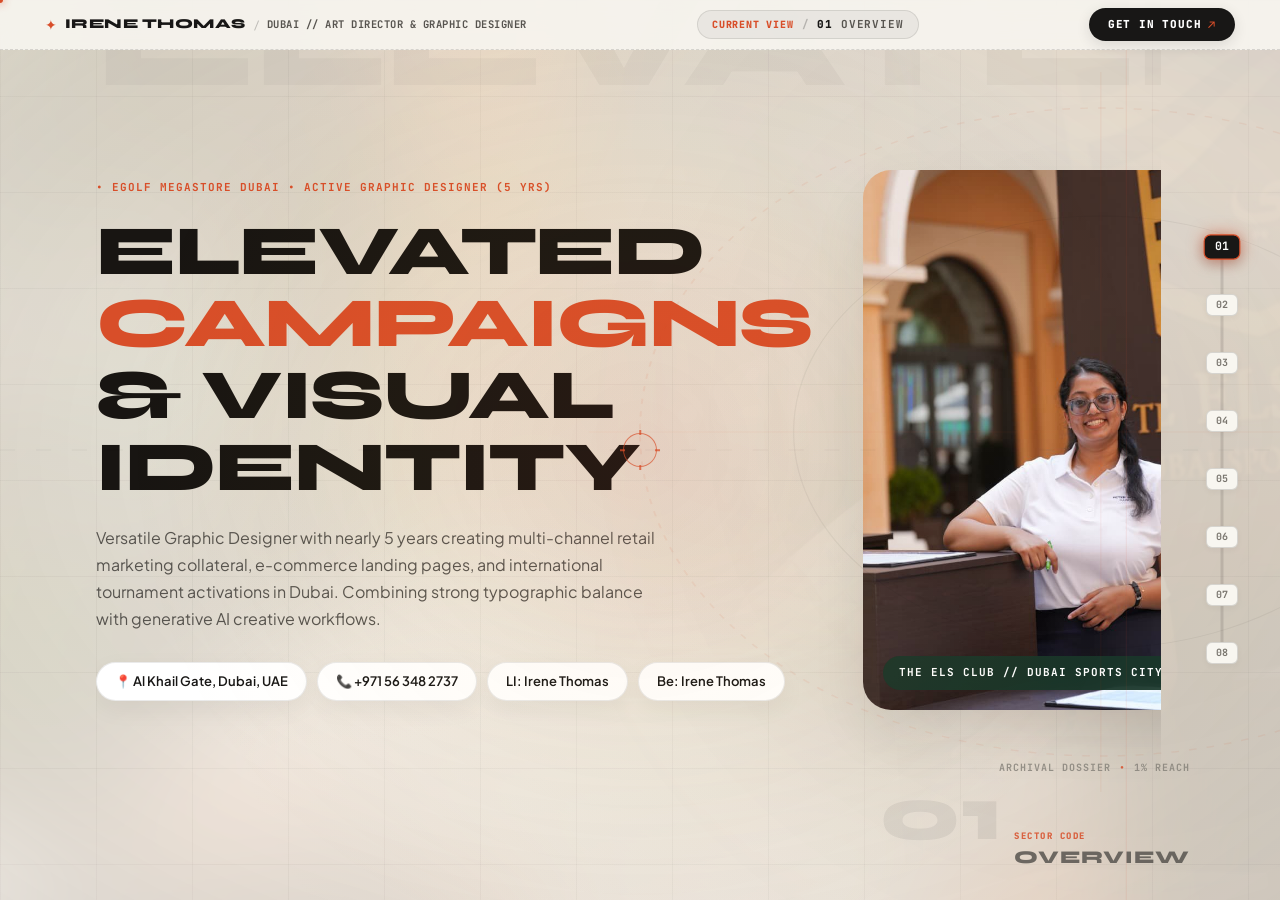
==== index.html @ 30669919 "Initial commit: Irene Thomas Creative Portfolio Showcase" ====
<!DOCTYPE html>
<html lang="en">
<head>
  <meta charset="UTF-8">
  <meta name="viewport" content="width=device-width, initial-scale=1.0">
  <title>Irene Thomas — Graphic Designer & Art Director | Creative Showcase</title>
  <meta name="description" content="Visual portfolio of Irene Thomas, Graphic Designer & Art Director in Dubai. Featuring commercial e-commerce campaigns, brand identity systems, and motion design.">
  <link rel="icon" href="data:image/svg+xml,<svg xmlns='http://www.w3.org/2000/svg' viewBox='0 0 100 100'><text y='.9em' font-size='90'>✦</text></svg>">

    <link rel="preload" as="image" href="assets/optimized/new_additions/PP.jpg" fetchpriority="high">
  <!-- Google Fonts -->
  <link rel="preconnect" href="https://fonts.googleapis.com">
  <link rel="preconnect" href="https://fonts.gstatic.com" crossorigin>
  <link href="https://fonts.googleapis.com/css2?family=Plus+Jakarta+Sans:wght@300;400;500;600;700;800&family=Syne:wght@700;800;900&family=Playfair+Display:ital,wght@0,600;0,700;0,800;1,400;1,600&family=JetBrains+Mono:wght@400;500;700;800&display=swap" rel="stylesheet">

  <!-- High-Performance Bundled Design System -->
  <link rel="stylesheet" href="css/bundle.css?v=20261103_v22">
  <link rel="stylesheet" href="css/layout/pinned-burn.css">
</head>
<body>

  <!-- =======================================================================
       SILVER PALACE LIVE MULTI-HOLE SVG MASK & FILTER
       ======================================================================= -->
  <svg width="0" height="0" class="pinned-burn-svg-defs" aria-hidden="true" style="position:fixed; top:0; left:0; width:0; height:0; pointer-events:none; z-index:-1;">
    <defs>
      <filter id="multi-hole-paper-filter" x="-20%" y="-20%" width="140%" height="140%" color-interpolation-filters="sRGB">
        <feTurbulence id="burn-turb-main" type="fractalNoise" baseFrequency="0.011 0.016" numOctaves="3" seed="11" result="noiseMain" />
        <feTurbulence id="burn-turb-fine" type="turbulence" baseFrequency="0.032 0.042" numOctaves="2" seed="29" result="noiseFine" />
        <feOffset id="burn-noise-offset" in="noiseMain" dx="0" dy="0" result="noiseMoved" />
        <feDisplacementMap in="SourceGraphic" in2="noiseMoved" scale="120" xChannelSelector="R" yChannelSelector="G" result="warpedPrimary" />
        <feDisplacementMap in="warpedPrimary" in2="noiseFine" scale="36" xChannelSelector="B" yChannelSelector="R" result="warpedFinal" />
        <feComponentTransfer in="warpedFinal">
          <feFuncR type="discrete" tableValues="0 1" />
          <feFuncG type="discrete" tableValues="0 1" />
          <feFuncB type="discrete" tableValues="0 1" />
        </feComponentTransfer>
      </filter>

      <mask id="silver-palace-burn-mask" maskUnits="userSpaceOnUse" x="0" y="0" width="1920" height="1080">
        <g filter="url(#multi-hole-paper-filter)">
          <rect id="mask-bg-rect" x="-1000" y="-1000" width="6000" height="6000" fill="black" />
          <path id="mask-intact-body" d="" fill="white" />
          <g id="mask-multi-holes"></g>
        </g>
      </mask>
    </defs>
  </svg>

  <!-- Fullscreen Canvas: Procedural Burning Paper Transition & Dust Particles -->
  <canvas id="disintegration-canvas"></canvas>
  <div id="ambient-cursor-spotlight"></div>
  <div id="magnetic-cursor-badge">EXAMINE</div>

  <!-- Custom Interactive Drafting Reticle Cursor -->
  <div id="custom-atelier-cursor" aria-hidden="true">
    <div class="cursor-reticle-ring" id="cursor-reticle-ring">
      <span class="reticle-tick tick-t"></span>
      <span class="reticle-tick tick-r"></span>
      <span class="reticle-tick tick-b"></span>
      <span class="reticle-tick tick-l"></span>
    </div>
    <div class="cursor-reticle-dot" id="cursor-reticle-dot"></div>
  </div>

  <!-- Left Margin Architectural Gallery Rail & Stage Telemetry -->
  <aside class="left-margin-atelier-rail" id="left-margin-atelier-rail" aria-label="Stage Telemetry & Quick Stepper">
    <button type="button" class="left-rail-step-btn" onclick="stepPortfolioStage(-1)" title="Previous Showcase Stage">▲</button>
    <div class="left-rail-art-window" id="left-rail-art-window" title="Active Stage Artwork">
      <img id="left-rail-art-img" src="assets/optimized/new_additions/PP.jpg" alt="Stage Preview" decoding="async">
      <span class="left-rail-art-frame"></span>
    </div>
    <div class="left-rail-stage-counter" id="left-rail-stage-counter">01 / 16</div>
    <div class="left-rail-spine-line"></div>
    <div class="left-rail-vertical-label" id="left-rail-vertical-label">OVERVIEW // PORTFOLIO MONOGRAPH</div>
    <div class="left-rail-spine-line"></div>
    <div class="left-rail-coords" id="left-rail-coords">Y: 0000</div>
    <button type="button" class="left-rail-step-btn" onclick="stepPortfolioStage(1)" title="Next Showcase Stage">▼</button>
  </aside>

  <!-- Hybrid Header Top Hover Sensor & Collapsed Micro-Beacon Pill -->
  <div class="header-hover-sensor" id="header-hover-sensor">
    <button type="button" class="header-collapsed-pill" id="header-collapsed-pill" aria-label="Expand Top Header">
      <span class="collapsed-pill-star">✦</span>
      <span class="collapsed-pill-brand">IRENE THOMAS</span>
      <span class="collapsed-pill-sep">//</span>
      <span class="collapsed-pill-sector" id="collapsed-pill-sector">SEC 01 • OVERVIEW</span>
      <span class="collapsed-pill-chevron">▾</span>
    </button>
  </div>

  <!-- Dynamic Background HUD & Kinetic Vectors -->
  <div id="ambient-vector-canvas-wrap" aria-hidden="true">
    <svg class="bg-kinetic-vector-svg" viewBox="0 0 1000 1000" preserveAspectRatio="none">
      <defs>
        <linearGradient id="vectorGrad" x1="0%" y1="0%" x2="100%" y2="100%">
          <stop offset="0%" stop-color="var(--accent-terracotta)" stop-opacity="0.2"/>
          <stop offset="100%" stop-color="var(--accent-marigold)" stop-opacity="0.05"/>
        </linearGradient>
      </defs>
      <!-- Moving orbital circles & crosshairs -->
      <g id="bg-vector-astrolabe" transform="translate(860, 480)">
        <circle r="360" fill="none" stroke="rgba(216, 78, 41, 0.08)" stroke-width="1.5" stroke-dasharray="6 8"/>
        <circle r="240" fill="none" stroke="rgba(24, 23, 22, 0.05)" stroke-width="1"/>
        <line x1="-400" y1="0" x2="400" y2="0" stroke="rgba(216, 78, 41, 0.06)" stroke-width="1"/>
        <line x1="0" y1="-400" x2="0" y2="400" stroke="rgba(216, 78, 41, 0.06)" stroke-width="1"/>
      </g>
      <!-- Horizontal and vertical drafting guidelines -->
      <line id="bg-vector-guide-h" x1="0" y1="500" x2="1000" y2="500" stroke="rgba(24, 23, 22, 0.04)" stroke-width="1" stroke-dasharray="12 16"/>
      <line id="bg-vector-guide-v" x1="880" y1="0" x2="880" y2="1000" stroke="rgba(216, 78, 41, 0.07)" stroke-width="1"/>
    </svg>

    <!-- Background Kinetic Sector Watermark & Coordinate Readout -->
    <div class="bg-sector-hud" id="bg-sector-hud">
      <div class="bg-hud-coords">
        <span class="hud-coord-item">ARCHIVAL DOSSIER</span>
        <span class="hud-coord-separator">•</span>
        <span class="hud-coord-item" id="hud-scroll-pct">00% REACH</span>
      </div>
      <div class="bg-hud-large-display">
        <span class="bg-hud-num" id="bg-hud-num">01</span>
        <div class="bg-hud-text-col">
          <span class="bg-hud-label">SECTOR CODE</span>
          <span class="bg-hud-title" id="bg-hud-title">OVERVIEW</span>
        </div>
      </div>
    </div>
  </div>

  <!-- GROUNDED ARCHITECTURAL TOP HEADER (ANCHORED DIRECTLY TO CANVAS BACKGROUND GRID) -->
  <header class="grounded-atelier-header" id="grounded-header">
    <div class="header-grounded-left">
      <a href="#hero" class="grounded-brand-monogram" onclick="handleRailClick(event, 'hero')">
        <span class="monogram-star">✦</span>
        <span class="monogram-text">IRENE THOMAS</span>
        <span class="monogram-pipe">/</span>
        <span class="monogram-role">DUBAI // ART DIRECTOR &amp; GRAPHIC DESIGNER</span>
      </a>
    </div>
    <div class="header-grounded-center" id="header-grounded-center">
      <div class="header-active-sector-display" id="header-active-sector-display">
        <span class="header-sector-badge">CURRENT VIEW</span>
        <span class="header-sector-pipe">/</span>
        <span class="header-sector-code" id="header-sector-code">01</span>
        <span class="header-sector-name" id="header-sector-name">OVERVIEW</span>
      </div>
    </div>
    <div class="header-grounded-right">
      <a href="#resume" class="btn-header-contact" onclick="handleRailClick(event, 'resume')">
        <span>GET IN TOUCH</span>
        <span class="header-contact-arrow">↗</span>
      </a>
    </div>
  </header>

  <!-- GROUNDED ARCHITECTURAL BACKGROUND NAVIGATION (NOT A FLOATING PILL) -->
  <nav class="grounded-nav-system" id="grounded-nav" aria-label="Sector Spine">
    <div class="grounded-drafting-spine" id="grounded-spine-track" title="Click or Drag to Navigate">
      <div class="grounded-spine-progress" id="grounded-spine-progress"></div>
      <div class="grounded-reticle-beacon" id="grounded-beacon"></div>
    </div>
    <!-- Scroll percentage removed per design review -->
    <div class="grounded-ticks-container">
      <a href="#hero" class="grounded-nav-node active" data-sector="hero" onclick="handleRailClick(event, 'hero')">
        <div class="grounded-nav-label">
          <span class="grounded-label-text">01 // OVERVIEW</span>
          <span class="grounded-label-hairline"></span>
        </div>
        <span class="grounded-tick-num">01</span>
        <span class="grounded-tick-mark"></span>
      </a>
      <a href="#stream-works" class="grounded-nav-node" data-sector="stream-works" onclick="handleRailClick(event, 'stream-works')">
        <div class="grounded-nav-label">
          <span class="grounded-label-text">02 // CONTINUUM MATRIX</span>
          <span class="grounded-label-hairline"></span>
        </div>
        <span class="grounded-tick-num">02</span>
        <span class="grounded-tick-mark"></span>
      </a>
      <a href="#branding" class="grounded-nav-node" data-sector="branding" onclick="handleRailClick(event, 'branding')">
        <div class="grounded-nav-label">
          <span class="grounded-label-text">03 // BRAND ARCHITECTURE</span>
          <span class="grounded-label-hairline"></span>
        </div>
        <span class="grounded-tick-num">03</span>
        <span class="grounded-tick-mark"></span>
      </a>
      <a href="#ecommerce" class="grounded-nav-node" data-sector="ecommerce" onclick="handleRailClick(event, 'ecommerce')">
        <div class="grounded-nav-label">
          <span class="grounded-label-text">04 // DIGITAL COMMERCE</span>
          <span class="grounded-label-hairline"></span>
        </div>
        <span class="grounded-tick-num">04</span>
        <span class="grounded-tick-mark"></span>
      </a>
      <a href="#section-barney" class="grounded-nav-node" data-sector="section-barney" onclick="handleRailClick(event, 'section-barney')">
        <div class="grounded-nav-label">
          <span class="grounded-label-text">05 // CINEMA STUDIO</span>
          <span class="grounded-label-hairline"></span>
        </div>
        <span class="grounded-tick-num">05</span>
        <span class="grounded-tick-mark"></span>
      </a>
      <a href="#section-posters" class="grounded-nav-node" data-sector="section-posters" onclick="handleRailClick(event, 'section-posters')">
        <div class="grounded-nav-label">
          <span class="grounded-label-text">06 // EXHIBITION POSTERS</span>
          <span class="grounded-label-hairline"></span>
        </div>
        <span class="grounded-tick-num">06</span>
        <span class="grounded-tick-mark"></span>
      </a>
      <a href="#section-promos" class="grounded-nav-node" data-sector="section-promos" onclick="handleRailClick(event, 'section-promos')">
        <div class="grounded-nav-label">
          <span class="grounded-label-text">07 // RETAIL ACTIVATIONS</span>
          <span class="grounded-label-hairline"></span>
        </div>
        <span class="grounded-tick-num">07</span>
        <span class="grounded-tick-mark"></span>
      </a>
      <a href="#resume" class="grounded-nav-node" data-sector="resume" onclick="handleRailClick(event, 'resume')">
        <div class="grounded-nav-label">
          <span class="grounded-label-text">08 // CREDENTIALS</span>
          <span class="grounded-label-hairline"></span>
        </div>
        <span class="grounded-tick-num">08</span>
        <span class="grounded-tick-mark"></span>
      </a>
    </div>
  </nav>

  <!-- DYNAMIC ARCHITECTURAL FLOATING THUMB CAPSULE & SECTOR SHEET (MOBILE ONLY) -->
  <div class="mobile-thumb-capsule" id="mobile-thumb-capsule" aria-label="Mobile Navigation Dock">
    <button type="button" class="thumb-cap-btn prev" id="thumb-cap-prev" aria-label="Previous Sector" onclick="jumpToAdjacentSector(-1)">
      <svg width="15" height="15" viewBox="0 0 24 24" fill="none" stroke="currentColor" stroke-width="2.5"><path d="M15 18l-6-6 6-6"/></svg>
    </button>
    <div class="thumb-cap-core" id="thumb-cap-core" onclick="toggleMobileSectorSheet()" title="Tap to open Sector Index">
      <span class="thumb-cap-star">✦</span>
      <span class="thumb-cap-num" id="thumb-cap-num">01</span>
      <span class="thumb-cap-sep">/</span>
      <span class="thumb-cap-title" id="thumb-cap-title">OVERVIEW</span>
      <span class="thumb-cap-pct" id="thumb-cap-pct">0%</span>
    </div>
    <button type="button" class="thumb-cap-btn next" id="thumb-cap-next" aria-label="Next Sector" onclick="jumpToAdjacentSector(1)">
      <svg width="15" height="15" viewBox="0 0 24 24" fill="none" stroke="currentColor" stroke-width="2.5"><path d="M9 18l6-6-6-6"/></svg>
    </button>
  </div>

  <!-- EXPANDABLE MOBILE ARCHITECTURAL SECTOR SHEET -->
  <div class="mobile-sector-sheet-overlay" id="mobile-sector-sheet" onclick="closeMobileSectorSheet(event)">
    <div class="mobile-sector-sheet-panel" onclick="event.stopPropagation()">
      <div class="sheet-drag-handle"></div>
      <div class="sheet-header-row">
        <div>
          <span class="sheet-eyebrow">ARCHITECTURAL SECTOR DIRECTORY</span>
          <h3 class="sheet-headline">Direct Showcase Navigation</h3>
        </div>
        <button type="button" class="sheet-close-btn" onclick="toggleMobileSectorSheet()" aria-label="Close Directory">✕</button>
      </div>
      <div class="sheet-sectors-list" id="sheet-sectors-list">
        <!-- Rendered dynamically via JS -->
      </div>
    </div>
  </div>


  
  <!-- LAYER 8 (Z-INDEX 10): Sector 08 + Footer -->
  <div id="layer-8" class="pinned-burn-layer pinned-burn-layer-8">
    <div class="layer-ambient-art-canvas" aria-hidden="true">
      <div class="ambient-art-blur-plate" id="ambient-blur-8" style="background-image: url('assets/optimized/new_additions/PP.jpg');"></div>
      <div class="ambient-art-ghost-plate" id="ambient-ghost-8" style="background-image: url('assets/optimized/new_additions/PP.jpg');"></div>
      <div class="ambient-drafting-grid"></div>
    </div>
    <div id="track-8" class="pinned-burn-track">
      <div class="container" id="frames-layer-8">
<section class="section-editorial-dossier" id="resume">
      <!-- Monograph Archival Header -->
      <div class="dossier-curator-header">
        <div class="dossier-signatory-card">
          <div class="dossier-portrait-wrap" onclick="openLightboxWithImage('assets/real_works/new_additions/PP.jpg', 'Irene Thomas // Creative Director & Graphic Designer', 'DUBAI SPORTS CITY // THE ELS CLUB', '1 / 1.33')">
            <img src="assets/optimized/new_additions/PP.jpg" alt="Irene Thomas Official Portrait" class="dossier-portrait-img" decoding="async">
            <span class="dossier-portrait-tag">CURATOR</span>
          </div>
          <div class="dossier-signatory-meta">
            <span class="dossier-role-eyebrow">LEAD GRAPHIC DESIGNER &amp; ART DIRECTOR</span>
            <h3 class="dossier-name">Irene Thomas</h3>
            <div class="dossier-location-badge">
              <svg width="12" height="12" viewBox="0 0 24 24" fill="none" stroke="currentColor" stroke-width="2"><path d="M21 10c0 7-9 13-9 13s-9-6-9-13a9 9 0 0 1 18 0z"/><circle cx="12" cy="10" r="3"/></svg>
              <span>DUBAI, UNITED ARAB EMIRATES</span>
            </div>
            <div class="dossier-contact-mini">
              <a href="mailto:irene28thomas@gmail.com" class="mini-contact-link">irene28thomas@gmail.com</a>
              <span class="mini-contact-sep">•</span>
              <a href="tel:+971563482737" class="mini-contact-link">+971 56 348 2737</a>
            </div>
          </div>
        </div>

        <div class="dossier-headline-col">
          <div class="dossier-archive-stamp">
            <span class="stamp-star">✦</span>
            <span>ARCHIVE REFERENCE: IT-DXB-2026 // EXECUTIVE MONOGRAPH &amp; CURRICULUM VITAE</span>
          </div>
          <h2 class="dossier-main-heading">Executive Design Leadership &amp; Strategic Practice</h2>
          <p class="dossier-sub-lead">
            4.5+ years directing multidisciplinary retail marketing, luxury cosmetic brand identities, and high-conversion omnichannel campaigns across Dubai and the GCC.
          </p>
        </div>

        <div class="dossier-download-cta-box">
          <a href="Irene_Resume_2026.pdf" download class="btn-dossier-download" onmouseenter="playUiSound(1100)">
            <svg width="16" height="16" viewBox="0 0 24 24" fill="none" stroke="currentColor" stroke-width="2"><path d="M21 15v4a2 2 0 0 1-2 2H5a2 2 0 0 1-2-2v-4M7 10l5 5 5-5M12 15V3"/></svg>
            <span>DOWNLOAD COMPLETE C.V. (PDF)</span>
          </a>
          <span class="dossier-avail-badge">● DUBAI RESIDENCE VISA // IMMEDIATE COMMENCEMENT</span>
        </div>
      </div>

      <!-- Executive Impact Metrics Strip -->
      <div class="dossier-impact-metrics-strip">
        <div class="impact-metric-cell">
          <span class="impact-metric-val">4.5+ YRS</span>
          <span class="impact-metric-label">GCC Retail &amp; Campaign Direction</span>
        </div>
        <div class="impact-metric-cell">
          <span class="impact-metric-val">250+</span>
          <span class="impact-metric-label">Storefront, CRM &amp; Launch Assets</span>
        </div>
        <div class="impact-metric-cell">
          <span class="impact-metric-val">10+ TIER-1</span>
          <span class="impact-metric-label">Global Licensed Brand Guidelines</span>
        </div>
        <div class="impact-metric-cell">
          <span class="impact-metric-val">360° SUITE</span>
          <span class="impact-metric-label">Print, Motion, Web &amp; Gen-AI</span>
        </div>
      </div>

      <!-- Spacious Two-Column Architectural Editorial Grid -->
      <div class="editorial-dossier-grid">
        <!-- LEFT: Career Chronology Timeline Spine -->
        <div class="dossier-chronology-column">
          <div class="column-section-label">PART I // VERIFIED CAREER TRAJECTORY</div>

          <div class="chronology-timeline-spine">
            <!-- Role 1: eGolf Megastore -->
            <article class="chronology-entry primary-role">
              <div class="chronology-node-dot"></div>
              <header class="entry-header">
                <div class="entry-period-badge">2021 — PRESENT // 4.5+ YRS • LEAD ROLE</div>
                <h3 class="entry-role-title">Lead Graphic Designer</h3>
                <div class="entry-institution">eGolf Megastore • Dubai, United Arab Emirates</div>
              </header>
              <p class="entry-narrative">
                Sole creative lead directing GCC retail seasons (Black Friday, Ramadan, The Open Championship), delivering 250+ omnichannel storefront sliders, mobile app campaigns, 5,000px CRM dispatches, and in-store 3D activations.
              </p>
              <div class="entry-brand-ledger">
                <span class="ledger-k">BRAND CUSTODY //</span>
                <span class="ledger-v">Nike Golf · TaylorMade · Callaway · PUMA · BOSS · G/FORE · PXG · Vessel</span>
              </div>
            </article>

            <!-- Role 2: FDCI Fashion Week -->
            <article class="chronology-entry">
              <div class="chronology-node-dot"></div>
              <header class="entry-header">
                <div class="entry-period-badge">2019 — 2022</div>
                <h3 class="entry-role-title">Creative Event Assistant</h3>
                <div class="entry-institution">FDCI Fashion Week • New Delhi, India</div>
              </header>
              <p class="entry-narrative">
                Directed backstage runway scenography, VIP press coordination, and spatial exhibition staging for national couture showcases.
              </p>
            </article>

            <!-- Role 3: NCDPD -->
            <article class="chronology-entry">
              <div class="chronology-node-dot"></div>
              <header class="entry-header">
                <div class="entry-period-badge">2019</div>
                <h3 class="entry-role-title">Graphic Design Intern</h3>
                <div class="entry-institution">National Centre for Design &amp; Product Development (NCDPD) • Delhi</div>
              </header>
              <p class="entry-narrative">
                Executed publication layout, vector color separation, and offset CMYK pre-press verification for national design exhibitions.
              </p>
            </article>
          </div>
        </div>

        <!-- RIGHT: Spacious Interactive Capabilities & Academic Pedigree Column -->
        <div class="dossier-pedigree-column">
          <div class="dossier-tab-header-bar">
            <span class="column-section-label" style="margin-bottom:0; border-bottom:none; padding-bottom:0;">PART II // CAPABILITIES &amp; PEDIGREE</span>
            <div class="dossier-interactive-tabs" role="tablist">
              <button type="button" class="dossier-tab-btn active" onclick="switchDossierTab('arsenal', this)">01 // ARSENAL &amp; AI</button>
              <button type="button" class="dossier-tab-btn" onclick="switchDossierTab('disciplines', this)">02 // 4 CORE DISCIPLINES</button>
            </div>
          </div>

          <!-- Tab Panel 1: Production Arsenal & AI Workflows -->
          <div class="dossier-tab-panel is-active" id="dossier-panel-arsenal">
            <div class="tooling-cluster-group">
              <div class="tooling-tabular-row">
                <div class="tabular-category">CREATIVE DIRECTION &amp; PRINT</div>
                <div class="tabular-spec-line">Adobe Photoshop CC &nbsp;·&nbsp; Illustrator CC &nbsp;·&nbsp; InDesign CC &nbsp;·&nbsp; Offset CMYK Pre-Press</div>
              </div>
              <div class="tooling-tabular-row">
                <div class="tabular-category">MOTION &amp; 2D CINEMA</div>
                <div class="tabular-spec-line">Adobe After Effects CC &nbsp;·&nbsp; Premiere Pro &nbsp;·&nbsp; 2D Character Rigging &nbsp;·&nbsp; 60FPS Story Reels</div>
              </div>
              <div class="tooling-tabular-row">
                <div class="tabular-category">GENERATIVE AI DIRECTIVE</div>
                <div class="tabular-spec-line tabular-spec-accent">Adobe Firefly Gen-3 &nbsp;·&nbsp; Higgsfield AI &nbsp;·&nbsp; Luxury Retail Staging Synthesis</div>
              </div>
              <div class="tooling-tabular-row">
                <div class="tabular-category">DIGITAL COMMERCE &amp; CRM</div>
                <div class="tabular-spec-line">Responsive Multi-Ratio Architecture &nbsp;·&nbsp; 5,000px Direct-Mail Wireframes &nbsp;·&nbsp; UI/UX Hierarchy</div>
              </div>
            </div>
          </div>

          <!-- Tab Panel 2: 4 Core Design Disciplines -->
          <div class="dossier-tab-panel" id="dossier-panel-disciplines">
            <div class="disciplines-monograph-grid">
              <div class="disc-item">
                <span class="disc-num">01</span>
                <div>
                  <strong>Brand Architecture &amp; Print</strong>
                  <p>Geometric logo systems, 13-spread styleguides, packaging dielines &amp; foil debossing.</p>
                </div>
              </div>
              <div class="disc-item">
                <span class="disc-num">02</span>
                <div>
                  <strong>Digital Commerce Systems</strong>
                  <p>Multi-ratio storefront sliders, mobile app campaigns &amp; 5,000px CRM wireframes.</p>
                </div>
              </div>
              <div class="disc-item">
                <span class="disc-num">03</span>
                <div>
                  <strong>2D Narrative Motion</strong>
                  <p>Directed character animation, 12-keyframe storyboards &amp; kinetic display ads.</p>
                </div>
              </div>
              <div class="disc-item">
                <span class="disc-num">04</span>
                <div>
                  <strong>Spatial Retail Takeovers</strong>
                  <p>Large-format showroom wraps, 3D ceiling hanging rigs &amp; tournament collateral.</p>
                </div>
              </div>
            </div>
          </div>

          <!-- Always-Visible Academic Foundation & Verification Ledger -->
          <div class="pedigree-academic-footer">
            <div class="column-section-label">PART III // ACADEMIC CREDENTIALS &amp; RESIDENCY</div>
            <div class="education-cards-grid">
              <div class="education-tabular-entry">
                <div class="edu-year">2025 // DUBAI</div>
                <div class="edu-body">
                  <strong>SAE Institute, Dubai</strong>
                  <p>Advanced Graphic Design &amp; Digital Media</p>
                </div>
              </div>
              <div class="education-tabular-entry">
                <div class="edu-year">2018 — 2021 // B.A. HONORS</div>
                <div class="edu-body">
                  <strong>K.R. Mangalam University</strong>
                  <p>Bachelor of Arts in Fashion Design</p>
                </div>
              </div>
            </div>

            <div class="dossier-footer-stamp">
              <div class="seal-icon">✦</div>
              <div>
                <strong>VERIFIED PROFILE &amp; IMMEDIATE GCC AVAILABILITY</strong>
                <p>Languages: English, Hindi, Malayalam • Based in Al Khail Gate, Dubai, UAE</p>
              </div>
            </div>
          </div>
        </div>
      </div>
    </section>

    <!-- FOOTER -->
    <footer class="atelier-footer" id="contact">
      <div class="footer-huge-name">IRENE THOMAS</div>
      <p style="color:var(--ink-secondary); font-size:15px; max-width:540px; margin:0 auto 24px;">
        Available for Art Direction, Senior Graphic Design roles, and high-impact brand consultations in Dubai &amp; GCC.
      </p>
      <div class="footer-links-row">
        <a href="mailto:irene28thomas@gmail.com" class="footer-pill-btn">✉️ irene28thomas@gmail.com</a>
        <a href="tel:+971563482737" class="footer-pill-btn">📞 +971 56 348 2737</a>
        <a href="Irene_Resume_2026.pdf" download class="footer-pill-btn">📄 Download Resume (PDF)</a>
      </div>
      <div style="font-family:var(--font-mono); font-size:11px; color:var(--ink-muted);">
        © 2026 IRENE THOMAS • DUBAI, UNITED ARAB EMIRATES • DESIGNED &amp; ENGINEERED AS BESPOKE SHOWCASE
      </div>
    </footer>
      </div><!-- #frames-layer-8 -->
    </div><!-- #track-8 -->
  </div><!-- #layer-8 -->

  <!-- LAYER 5-7 (Z-INDEX 20): Sectors 05 to 07 -->
  <div id="layer-5-7" class="pinned-burn-layer pinned-burn-layer-57">
    <div class="layer-ambient-art-canvas" aria-hidden="true">
      <div class="ambient-art-blur-plate" id="ambient-blur-57" style="background-image: url('assets/optimized/Barney_Dale__The_Cloud_story_arc.jpg');"></div>
      <div class="ambient-art-ghost-plate" id="ambient-ghost-57" style="background-image: url('assets/optimized/Barney_Dale__The_Cloud_story_arc.jpg');"></div>
      <div class="ambient-drafting-grid"></div>
    </div>
    <div id="track-5-7" class="pinned-burn-track">
      <div class="container" id="frames-layer-57">
<!-- 05: CINEMA SECTION -->
    <section class="cinema-universe-section" id="section-barney">
      <div class="section-headline-row" style="padding-top:0;">
        <div>
          <span class="section-eyebrow">[05 // NARRATIVE ANIMATION &amp; 2D CINEMA]</span>
          <h2 class="section-title">Barney Dale: The Cloud — Directed 2D Short</h2>
        </div>
        <div style="font-family:var(--font-mono); font-size:13px; color:var(--ink-secondary);">
          2D CHARACTER ANIMATION &amp; 12-FRAME SEQUENTIAL STORYBOARD
        </div>
      </div>

      <div class="frame-cinema-stage">
        <div class="cinema-split-stage">
          <div class="cinema-video-column">
            <div class="cinema-portrait-player" data-cursor="PLAY CINEMA">
              <video autoplay muted loop playsinline preload="metadata" id="video-barney">
                <source src="assets/optimized/Barney_Dale__The_Cloud_story_arc.mp4" type="video/mp4">
              </video>
              <div class="cinema-player-overlay">
                <button type="button" class="btn-cinema-expand" onclick="openLightboxWithVideo('assets/real_works/Barney_Dale__The_Cloud_story_arc.mp4', 'Barney Dale: The Cloud // Full Animated Short', 'AFTER EFFECTS 2D ANIMATION'); event.stopPropagation();">⛶ Fullscreen View</button>
              </div>
            </div>

          </div>

          <div class="cinema-storyboard-column">
            <div class="storyboard-header-bar">
              <div>
                <span style="font-family:var(--font-mono); font-size:11px; color:var(--accent-terracotta); text-transform:uppercase; font-weight:700; letter-spacing:0.5px;">
                  COMPLETE STORY ARC &amp; SCENE PACING
                </span>
                <h3 style="font-family:var(--font-display); font-size:22px; color:#fff; margin-top:4px;">
                  12-Keyframe Production Storyboard
                </h3>
              </div>

            </div>
            <div class="img-upload-box storyboard-panoramic-view" id="box-storyboard" onclick="handleStoryboardBoxClick(event)" >
              <img loading="lazy" src="assets/optimized/Barney_Dale__The_Cloud_story_arc.jpg" alt="Barney Dale The Cloud 12-Frame Storyboard" id="img-storyboard-main" decoding="async">
            </div>
            <div class="storyboard-narrative-card">

              <div class="storyboard-caption-footer">
                <span>2D CHARACTER ANIMATION // NARRATIVE DIRECTED SHORT</span>
                <span>SAE INSTITUTE DUBAI // VISUAL STORYTELLING</span>
              </div>
            </div>
          </div>
        </div>
      </div>
    </section>

    <!-- 06: POSTER GALLERY (PINNED HORIZONTAL PARALLAX EXHIBITION RUNWAY) -->
    <div class="poster-horizontal-runway" id="poster-horizontal-runway">
      <div class="poster-horizontal-pin-stage" id="poster-horizontal-pin-stage">
        <div class="poster-parallax-bg-text" id="poster-parallax-bg-text" aria-hidden="true">
          SPECTRUM OF THE MIND // EXHIBITION ARCHIVE // SAE DUBAI
        </div>

        <div class="section-headline-row" id="section-posters">
          <div>
            <span class="section-eyebrow">[06 // FINE ART EXHIBITION &amp; PRINT — HORIZONTAL PARALLAX GALLERY]</span>
            <h2 class="section-title">The Spectrum of the Mind: Exhibition Poster Tri-Set</h2>
          </div>
          <div class="poster-runway-hud">
            <span class="poster-scroll-hint">⇄ SCROLL TO GLIDE ACROSS EXHIBITION</span>
            <div class="poster-horiz-progress-track">
              <div class="poster-horiz-progress-bar" id="poster-horiz-progress-bar"></div>
            </div>
          </div>
        </div>

        <div class="poster-exhibition-section">
          <div class="poster-filter-bar">
            <button type="button" class="btn-poster-filter active" onclick="filterPosterGallery('all', this)">All Works (10)</button>
            <button type="button" class="btn-poster-filter" onclick="filterPosterGallery('set-3', this)">Set 03: Typographic Pacing (4)</button>
            <button type="button" class="btn-poster-filter" onclick="filterPosterGallery('set-4', this)">Set 04: Visual Metaphor (3)</button>
            <button type="button" class="btn-poster-filter" onclick="filterPosterGallery('set-5', this)">Set 05: Color Psychology (3)</button>
          </div>
          <div class="poster-horizontal-viewport" id="poster-horizontal-viewport">
            <div class="poster-gallery-grid" id="poster-grid">
              <!-- Set 4 -->
              <div class="poster-card poster-item set-4 img-upload-box" onclick="openLightboxWithImage('assets/real_works/posters/Mental Health Awareness Poster Set 4-01.jpg', 'The Cognitive Maze (Set 4-01)', 'FINE ART EXHIBITION')">
                <div class="poster-card-paper"><img loading="lazy" src="assets/optimized/posters/Mental Health Awareness Poster Set 4-01.jpg" alt="Poster Set 4-01" decoding="async"></div>
                <div class="poster-card-meta"><span class="poster-set-tag">SET 04 // METAPHOR</span><div class="poster-title">The Cognitive Maze</div></div>
              </div>
              <div class="poster-card poster-item set-4 img-upload-box" onclick="openLightboxWithImage('assets/real_works/posters/Mental Health Awareness Poster Set 4-02.jpg', 'Silent Pressure (Set 4-02)', 'FINE ART EXHIBITION')">
                <div class="poster-card-paper"><img loading="lazy" src="assets/optimized/posters/Mental Health Awareness Poster Set 4-02.jpg" alt="Poster Set 4-02" decoding="async"></div>
                <div class="poster-card-meta"><span class="poster-set-tag">SET 04 // METAPHOR</span><div class="poster-title">Silent Pressure</div></div>
              </div>
              <div class="poster-card poster-item set-4 img-upload-box" onclick="openLightboxWithImage('assets/real_works/posters/Mental Health Awareness Poster Set 4-03.jpg', 'Inner Equilibrium (Set 4-03)', 'FINE ART EXHIBITION')">
                <div class="poster-card-paper"><img loading="lazy" src="assets/optimized/posters/Mental Health Awareness Poster Set 4-03.jpg" alt="Poster Set 4-03" decoding="async"></div>
                <div class="poster-card-meta"><span class="poster-set-tag">SET 04 // METAPHOR</span><div class="poster-title">Inner Equilibrium</div></div>
              </div>
              <!-- Set 3 -->
              <div class="poster-card poster-item set-3 img-upload-box" onclick="openLightboxWithImage('assets/real_works/posters/Mental Health Awareness Poster Set 3-01.jpg', 'Permission to Pause (Set 3-01)', 'FINE ART EXHIBITION')">
                <div class="poster-card-paper"><img loading="lazy" src="assets/optimized/posters/Mental Health Awareness Poster Set 3-01.jpg" alt="Poster Set 3-01" decoding="async"></div>
                <div class="poster-card-meta"><span class="poster-set-tag">SET 03 // TYPOGRAPHY</span><div class="poster-title">Permission to Pause</div></div>
              </div>
              <div class="poster-card poster-item set-3 img-upload-box" onclick="openLightboxWithImage('assets/real_works/posters/Mental Health Awareness Poster Set 3-03.jpg', 'Rhythm of Rest (Set 3-03)', 'FINE ART EXHIBITION')">
                <div class="poster-card-paper"><img loading="lazy" src="assets/optimized/posters/Mental Health Awareness Poster Set 3-03.jpg" alt="Poster Set 3-03" decoding="async"></div>
                <div class="poster-card-meta"><span class="poster-set-tag">SET 03 // TYPOGRAPHY</span><div class="poster-title">Rhythm of Rest</div></div>
              </div>
              <div class="poster-card poster-item set-3 img-upload-box" onclick="openLightboxWithImage('assets/real_works/posters/Mental Health Awareness Poster Set 3-04.jpg', 'Perspective Shift (Set 3-04)', 'FINE ART EXHIBITION')">
                <div class="poster-card-paper"><img loading="lazy" src="assets/optimized/posters/Mental Health Awareness Poster Set 3-04.jpg" alt="Poster Set 3-04" decoding="async"></div>
                <div class="poster-card-meta"><span class="poster-set-tag">SET 03 // TYPOGRAPHY</span><div class="poster-title">Perspective Shift</div></div>
              </div>
              <div class="poster-card poster-item set-3 img-upload-box" onclick="openLightboxWithImage('assets/real_works/posters/Mental Health Awareness Poster Set 3-06.jpg', 'Clarity Through Contrast (Set 3-06)', 'FINE ART EXHIBITION')">
                <div class="poster-card-paper"><img loading="lazy" src="assets/optimized/posters/Mental Health Awareness Poster Set 3-06.jpg" alt="Poster Set 3-06" decoding="async"></div>
                <div class="poster-card-meta"><span class="poster-set-tag">SET 03 // TYPOGRAPHY</span><div class="poster-title">Clarity Through Contrast</div></div>
              </div>
              <!-- Set 5 -->
              <div class="poster-card poster-item set-5 img-upload-box" onclick="openLightboxWithImage('assets/real_works/posters/Mental Health Awareness Poster Set 5-01.jpg', 'Emotional Spectrum (Set 5-01)', 'FINE ART EXHIBITION')">
                <div class="poster-card-paper"><img loading="lazy" src="assets/optimized/posters/Mental Health Awareness Poster Set 5-01.jpg" alt="Poster Set 5-01" decoding="async"></div>
                <div class="poster-card-meta"><span class="poster-set-tag">SET 05 // PSYCHOLOGY</span><div class="poster-title">Emotional Spectrum</div></div>
              </div>
              <div class="poster-card poster-item set-5 img-upload-box" onclick="openLightboxWithImage('assets/real_works/posters/Mental Health Awareness Poster Set 5-02.jpg', 'De-Stigmatization (Set 5-02)', 'FINE ART EXHIBITION')">
                <div class="poster-card-paper"><img loading="lazy" src="assets/optimized/posters/Mental Health Awareness Poster Set 5-02.jpg" alt="Poster Set 5-02" decoding="async"></div>
                <div class="poster-card-meta"><span class="poster-set-tag">SET 05 // PSYCHOLOGY</span><div class="poster-title">De-Stigmatization</div></div>
              </div>
              <div class="poster-card poster-item set-5 img-upload-box" onclick="openLightboxWithImage('assets/real_works/posters/Mental Health Awareness Poster Set 5-03.jpg', 'Resilience Archetype (Set 5-03)', 'FINE ART EXHIBITION')">
                <div class="poster-card-paper"><img loading="lazy" src="assets/optimized/posters/Mental Health Awareness Poster Set 5-03.jpg" alt="Poster Set 5-03" decoding="async"></div>
                <div class="poster-card-meta"><span class="poster-set-tag">SET 05 // PSYCHOLOGY</span><div class="poster-title">Resilience Archetype</div></div>
              </div>
            </div>
          </div>
        </div>
      </div>
    </div>

    <!-- 07: RETAIL CAMPAIGN BANNERS -->
    <div class="section-headline-row" id="section-promos">
      <div>
        <span class="section-eyebrow">[07 // PERFORMANCE RETAIL CAMPAIGNS]</span>
        <h2 class="section-title">eGolf Megastore: Commercial Campaign Banners</h2>
      </div>
      <div style="font-family:var(--font-mono); font-size:13px; color:var(--ink-secondary);">
        EGOLF MEGASTORE // VERTICAL PROMOSHEET BANNERS (750 × 1500)
      </div>
    </div>

    <div class="promo-gallery-grid">
      <div class="promo-card img-upload-box" onclick="openLightboxWithImage('assets/real_works/promosheet_banners/PUMA x PTC New Collection.jpg', 'PUMA x PTC Palm Tree Crew // Dubai Lifestyle Launch', 'RETAIL LAUNCH')">
        <div class="promo-card-thumb"><img loading="lazy" src="assets/optimized/promosheet_banners/PUMA x PTC New Collection.jpg" alt="PUMA x PTC" decoding="async"></div>
        <div class="promo-card-content">
          <span class="promo-card-tag">APPAREL CAPSULE</span>
          <div class="promo-card-title">PUMA x PTC Collection</div>
          <div class="promo-card-desc">Dubai lifestyle release collateral</div>
        </div>
      </div>

      <div class="promo-card img-upload-box" onclick="openLightboxWithImage('assets/real_works/promosheet_banners/Bettinardi the Antidote Putter Series.jpg', 'Bettinardi The Antidote Series // Precision Milled Putters', 'EQUIPMENT CAMPAIGN')">
        <div class="promo-card-thumb"><img loading="lazy" src="assets/optimized/promosheet_banners/Bettinardi the Antidote Putter Series.jpg" alt="Bettinardi The Antidote" decoding="async"></div>
        <div class="promo-card-content">
          <span class="promo-card-tag">PRECISION CLUBS</span>
          <div class="promo-card-title">Bettinardi The Antidote</div>
          <div class="promo-card-desc">Milled putter launch banner</div>
        </div>
      </div>

      <div class="promo-card img-upload-box" onclick="openLightboxWithImage('assets/real_works/promosheet_banners/Callaway 2026 Chrome Tour Golf Balls.jpg', 'Callaway 2026 Chrome Tour // Performance Tier', 'BALL PERFORMANCE')">
        <div class="promo-card-thumb"><img loading="lazy" src="assets/optimized/promosheet_banners/Callaway 2026 Chrome Tour Golf Balls.jpg" alt="Callaway Chrome Tour" decoding="async"></div>
        <div class="promo-card-content">
          <span class="promo-card-tag">TOUR EQUIPMENT</span>
          <div class="promo-card-title">Callaway Chrome Tour</div>
          <div class="promo-card-desc">Aerodynamic performance tier</div>
        </div>
      </div>

      <div class="promo-card img-upload-box" onclick="openLightboxWithImage('assets/real_works/promosheet_banners/TaylorMade TP5 TP5x Golf Balls.jpg', 'TaylorMade TP5 / TP5x Multi-Layer Speed Core', 'BALL PROMOTION')">
        <div class="promo-card-thumb"><img loading="lazy" src="assets/optimized/promosheet_banners/TaylorMade TP5 TP5x Golf Balls.jpg" alt="TaylorMade TP5" decoding="async"></div>
        <div class="promo-card-content">
          <span class="promo-card-tag">PREMIUM BALLS</span>
          <div class="promo-card-title">TaylorMade TP5 / TP5x</div>
          <div class="promo-card-desc">Multi-layer speed core promo</div>
        </div>
      </div>

      <div class="promo-card img-upload-box" onclick="openLightboxWithImage('assets/real_works/promosheet_banners/Vessel Nightfire Collection.jpg', 'Vessel Nightfire Luxury Gear Edit', 'LUXURY GEAR')">
        <div class="promo-card-thumb"><img loading="lazy" src="assets/optimized/promosheet_banners/Vessel Nightfire Collection.jpg" alt="Vessel Nightfire" decoding="async"></div>
        <div class="promo-card-content">
          <span class="promo-card-tag">LUXURY GEAR</span>
          <div class="promo-card-title">Vessel Nightfire Edit</div>
          <div class="promo-card-desc">Premium staff bags &amp; luggage</div>
        </div>
      </div>
    </div>

    <!-- PARADIGM 3: THE OPEN CHAMPIONSHIP IN-STORE SPATIAL GALLERY -->
    <div class="section-headline-row" id="stage-open-major">
      <div>
        <span class="section-eyebrow">[PARADIGM 3 // 3D RETAIL MERCHANDISING ARCHITECTURE]</span>
        <h3 class="section-title" style="font-size: clamp(22px, 2.6vw, 34px);">The Open Championship: Major Tournament Takeover</h3>
      </div>
      <div style="font-family:var(--font-mono); font-size:12px; color:var(--ink-secondary); text-align:right;">
        SPATIAL 3D HANGING BANNERS &amp; IN-STORE ACTIVATION
      </div>
    </div>

    <div class="spatial-merch-showcase">
      <div class="spatial-hero-box" onclick="openLightboxWithImage('assets/real_works/new_additions/The Open Major Offers 2026 Hanging Banner mockup.jpg', 'The Open Championship // In-Store 3D Hanging Banner Mockup', 'SPATIAL RETAIL ACTIVATION')">
        <img loading="lazy" src="assets/optimized/new_additions/The Open Major Offers 2026 Hanging Banner mockup.jpg" alt="The Open Hanging Banner Mockup" decoding="async">
        <div class="spatial-overlay-badge">
          <span>SPATIAL CEILING HANGING RIG // eGOLF MEGASTORE AL WASL</span>
        </div>
      </div>
      <div class="spatial-meta-panel">
        <div class="hero-meta-badge">[SPATIAL ACTIVATION METRICS]</div>
        <h4 style="font-family: var(--font-display); font-size: 22px; font-weight: 800; margin-top: 6px;">
          Immersive Retail Transformation for Golf's Oldest Major
        </h4>
        <p style="font-size: 13.5px; color: var(--ink-secondary); line-height: 1.6; margin-top: 8px;">
          Engineered ceiling-suspended double-sided banner structures, floor vinyl navigation trails, and dedicated tournament apparel gondolas across all major UAE showrooms during The Open Championship week.
        </p>
        <div style="display: grid; grid-template-columns: 1fr 1fr; gap: 12px; margin-top: 16px;">
          <div class="spec-node">
            <span class="spec-k">DIMENSIONS</span>
            <span class="spec-v">2.4m &times; 1.2m Double Sided</span>
          </div>
          <div class="spec-node">
            <span class="spec-k">SUBSTRATE</span>
            <span class="spec-v">Blockout Vinyl &amp; Tension Rod</span>
          </div>
        </div>
      </div>
    </div>

    <!-- PARADIGM 5: GENERATIVE AI CONCEPT LAB & RETAIL STAGING (MOVED INTO SECTOR 07 RETAIL ACTIVATIONS) -->
    <div class="section-headline-row" id="stage-ai-studio">
      <div>
        <span class="section-eyebrow">[PARADIGM 5 // GENERATIVE AI RETAIL CONCEPTING]</span>
        <h3 class="section-title" style="font-size: clamp(22px, 2.6vw, 34px); color: #FFFFFF;">Generative AI Studio: Retail Concept Staging</h3>
      </div>
      <div style="font-family:var(--font-mono); font-size:12px; color:#A09E97; text-align:right;">
        ADOBE FIREFLY &amp; HIGGSFIELD CONCEPT WORKFLOWS // HOVER TO REVEAL ARTWORK
      </div>
    </div>

    <div class="ai-studio-grid">
      <!-- AI Work 1: Boss Luxury Concept -->
      <div class="ai-concept-card" onclick="openLightboxWithImage('assets/real_works/new_additions/689352046_18580395709020262_5220540874800235796_n.jpg', 'Hugo Boss Luxury Golf Activation // AI Retail Concept', 'ADOBE FIREFLY GEN-3 // ARCHITECTURAL LIGHTING')">
        <div class="ai-card-media">
          <img loading="lazy" src="assets/optimized/new_additions/689352046_18580395709020262_5220540874800235796_n.jpg" alt="Boss AI Concept" decoding="async">
          <span class="ai-engine-tag">ADOBE FIREFLY</span>
        </div>
        <div class="ai-card-body">
          <div class="ai-card-header-keep">
            <div class="ai-brand-label">HUGO BOSS GOLF</div>
            <h4 class="ai-card-title">Minimalist Architectural Retail Concept</h4>
          </div>
          <p class="ai-card-prompt"><em>Prompt:</em> "Ultra-high luxury retail display for Hugo Boss golf apparel, polished concrete podium, volumetric rim lighting, cinematic depth of field."</p>
        </div>
      </div>

      <!-- AI Work 2: Nike Jordan Golf Flatlay -->
      <div class="ai-concept-card" onclick="openLightboxWithImage('assets/real_works/new_additions/690140026_18580395751020262_7846448488869614368_n.jpg', 'Nike Air Jordan Golf // Luxury Merchandising Flatlay', 'GENERATIVE AI CONCEPT LAB // RETAIL COMPOSITION')">
        <div class="ai-card-media">
          <img loading="lazy" src="assets/optimized/new_additions/690140026_18580395751020262_7846448488869614368_n.jpg" alt="Nike Jordan Flatlay AI" decoding="async">
          <span class="ai-engine-tag">HIGGSFIELD AI</span>
        </div>
        <div class="ai-card-body">
          <div class="ai-card-header-keep">
            <div class="ai-brand-label">NIKE AIR JORDAN</div>
            <h4 class="ai-card-title">Editorial Tour Merchandising Flatlay</h4>
          </div>
          <p class="ai-card-prompt"><em>Prompt:</em> "Overhead knolling flatlay of Jordan golf shoes, premium leather accessories, golf tee grid, soft diffused editorial lighting."</p>
        </div>
      </div>

      <!-- AI Work 3: Vessel Alpine Plinth -->
      <div class="ai-concept-card" onclick="openLightboxWithImage('assets/real_works/new_additions/708881960_18585805291020262_4494170539801241625_n.jpg', 'Vessel Luxury Bags // Alpine Stone Plinth Activation', 'GENERATIVE CONCEPT LAB // DRAMATIC LIGHTING')">
        <div class="ai-card-media">
          <img loading="lazy" src="assets/optimized/new_additions/708881960_18585805291020262_4494170539801241625_n.jpg" alt="Vessel Alpine Concept" decoding="async">
          <span class="ai-engine-tag">ADOBE FIREFLY</span>
        </div>
        <div class="ai-card-body">
          <div class="ai-card-header-keep">
            <div class="ai-brand-label">VESSEL LUXURY</div>
            <h4 class="ai-card-title">Alpine Plinth Extreme Conditions Staging</h4>
          </div>
          <p class="ai-card-prompt"><em>Prompt:</em> "Vessel tour golf bag poised on an Icelandic volcanic basalt column, dramatic side storm lighting, water repellent mist particles."</p>
        </div>
      </div>

      <!-- AI Work 4: Mother's Day Retail Activation -->
      <div class="ai-concept-card" onclick="openLightboxWithImage('assets/real_works/new_additions/730713355_18593578669020262_6603178947951019414_n.jpg', 'eGolf Megastore // Mother\'s Day Luxury Gifting Activation', 'GENERATIVE BOTANICAL STAGING // RETAIL CAMPAIGN')">
        <div class="ai-card-media">
          <img loading="lazy" src="assets/optimized/new_additions/730713355_18593578669020262_6603178947951019414_n.jpg" alt="Mother's Day Concept 1" decoding="async">
          <span class="ai-engine-tag">FIREFLY GEN-3</span>
        </div>
        <div class="ai-card-body">
          <div class="ai-card-header-keep">
            <div class="ai-brand-label">SEASONAL CAMPAIGN</div>
            <h4 class="ai-card-title">Mother's Day Botanical Retail Installation</h4>
          </div>
          <p class="ai-card-prompt"><em>Prompt:</em> "Curated luxury pastel golf gift arrangement, delicate white ranunculus blossoms, warm morning sunlight, premium satin ribbons."</p>
        </div>
      </div>
    </div>

    <!-- PARADIGM 4: LUXURY BRAND POSTER TRI-SET LOOKBOOK -->
    <div class="section-headline-row" id="stage-tri-sets">
      <div>
        <span class="section-eyebrow">[PARADIGM 4 // LUXURY BRAND POSTER TRI-SETS]</span>
        <h3 class="section-title" style="font-size: clamp(22px, 2.6vw, 34px);">Curated Luxury Brand Tri-Set Lookbooks</h3>
      </div>
      <div style="font-family:var(--font-mono); font-size:12px; color:var(--ink-secondary); text-align:right;">
        GFORE • GALVIN GREEN • GREYSON • J.LINDEBERG • NIKE • UNDER ARMOUR
      </div>
    </div>

      <!-- Brand Tri-Set Tabs -->
      <div class="console-brand-rail" style="margin-bottom: 24px;" id="tri-set-brand-nav">
        <button type="button" class="console-brand-tab active" onclick="switchBrandTriSet('gfore', this)">
          <span class="tab-index">01</span><span class="tab-label">G/FORE Luxury</span>
        </button>
        <button type="button" class="console-brand-tab" onclick="switchBrandTriSet('greyson', this)">
          <span class="tab-index">02</span><span class="tab-label">Greyson Clothiers</span>
        </button>
        <button type="button" class="console-brand-tab" onclick="switchBrandTriSet('nike', this)">
          <span class="tab-index">03</span><span class="tab-label">Nike Golf Tour</span>
        </button>
        <button type="button" class="console-brand-tab" onclick="switchBrandTriSet('galvingreen', this)">
          <span class="tab-index">04</span><span class="tab-label">Galvin Green</span>
        </button>
        <button type="button" class="console-brand-tab" onclick="switchBrandTriSet('jlindeberg', this)">
          <span class="tab-index">05</span><span class="tab-label">J.Lindeberg</span>
        </button>
      </div>

    <!-- Active Tri-Set Asymmetrical Grid: 1 Landscape Master Spread + 2 Companion A4 Vertical Folios -->
    <div class="brand-tri-set-grid" id="brand-tri-set-grid">
      <!-- Col 1: A4 Landscape Master Campaign Spread -->
      <div class="tri-col-unit">
        <div class="tri-col-tag">A4 MASTER DOUBLE SPREAD // LANDSCAPE 1920 × 1357</div>
        <div class="tri-poster-card tri-card-landscape" onclick="openLightboxFromTriSet(0)">
          <img id="tri-img-0" src="assets/optimized/new_additions/A4 Posters - New Arrivals (2)/GFORE/GFORE_A4 Mens Landscape.jpg" alt="Landscape Spread" decoding="async">
          <div class="tri-poster-overlay"><span class="tri-zoom-btn">🔍 INSPECT A4 SPREAD</span></div>
        </div>
        <div class="tri-poster-caption" id="tri-caption-0">G/FORE // Pastel Summer Capsule (A4 Landscape)</div>
        <div class="tri-landscape-spec-plate">
          <div class="spec-plate-title">PRINT SPECIFICATION // 300 DPI OFFSET CMYK</div>
          <p class="spec-plate-desc">
            High-fidelity editorial lookbook engineered for international luxury golf retail distribution across Dubai &amp; GCC flagships. Art direction by Irene Thomas.
          </p>
        </div>
      </div>

      <!-- Col 2: Companion Portrait Lookbook 01 -->
      <div class="tri-col-unit">
        <div class="tri-col-tag">PORTRAIT FOLIO 01 // A4 1357 × 1920</div>
        <div class="tri-poster-card tri-card-portrait" onclick="openLightboxFromTriSet(1)">
          <img id="tri-img-1" src="assets/optimized/new_additions/A4 Posters - New Arrivals (2)/GFORE/GFORE_A4 Mens.jpg" alt="Portrait Lookbook 1" decoding="async">
          <div class="tri-poster-overlay"><span class="tri-zoom-btn">🔍 INSPECT A4</span></div>
        </div>
        <div class="tri-poster-caption" id="tri-caption-1">G/FORE // Gallivanter Street Lookbook 01</div>
      </div>

      <!-- Col 3: Companion Portrait Lookbook 02 -->
      <div class="tri-col-unit">
        <div class="tri-col-tag">PORTRAIT FOLIO 02 // A4 1357 × 1920</div>
        <div class="tri-poster-card tri-card-portrait" onclick="openLightboxFromTriSet(2)">
          <img id="tri-img-2" src="assets/optimized/new_additions/A4 Posters - New Arrivals (2)/GFORE/GFORE_A4 Womens.jpg" alt="Portrait Lookbook 2" decoding="async">
          <div class="tri-poster-overlay"><span class="tri-zoom-btn">🔍 INSPECT A4</span></div>
        </div>
        <div class="tri-poster-caption" id="tri-caption-2">G/FORE // Disruptive Luxury Tour 02</div>
      </div>
    </div>

    <!-- PARADIGM 6: FULL-LENGTH CRM DIRECT-MAIL DRAWER -->
    <div class="section-headline-row" id="stage-crm">
      <div>
        <span class="section-eyebrow">[PARADIGM 6 // HIGH-CONVERSION CRM ARCHITECTURE]</span>
        <h3 class="section-title" style="font-size: clamp(22px, 2.6vw, 34px);">Full-Length CRM Newsletter Campaigns</h3>
      </div>
      <div style="font-family:var(--font-mono); font-size:12px; color:var(--ink-secondary); text-align:right;">
        5,000PX DIRECT MARKETING WIREFRAMES
      </div>
    </div>

    <!-- Architectural Browser Dispatch Window with Integrated Campaign Tabs -->
    <div class="frame-browser-stage frame-crm-stage">
      <div class="crm-browser-header-suite">
        <div class="crm-browser-tabs-row">
          <div class="crm-chrome-dots">
            <span class="b-dot dot-red"></span>
            <span class="b-dot dot-yellow"></span>
            <span class="b-dot dot-green"></span>
          </div>
          <!-- Integrated Browser Tabs Inside Window Chrome -->
          <div class="browser-integrated-tabs" id="crm-tabs-row">
            <button type="button" class="crm-browser-tab-btn active" onclick="switchCrmEmail('emailer1', this)">
              <span class="crm-tab-dot"></span>
              <span>VIP Seasonal Launch</span>
            </button>
            <button type="button" class="crm-browser-tab-btn" onclick="switchCrmEmail('emailer2', this)">
              <span class="crm-tab-dot"></span>
              <span>Major Tournaments</span>
            </button>
            <button type="button" class="crm-browser-tab-btn" onclick="switchCrmEmail('vessel_crm', this)">
              <span class="crm-tab-dot"></span>
              <span>Vessel Luxury Bags</span>
            </button>
          </div>
        </div>
        <div class="crm-browser-subbar">
          <div class="crm-subject-display">
            <span class="crm-subject-tag">SUBJECT LINE:</span>
            <span id="crm-subject-line">Subject: Exclusive New Season Drops &amp; VIP Arrivals at eGolf Megastore</span>
          </div>
          <div class="crm-quick-nav-controls">
            <button type="button" class="crm-jump-btn" onclick="scrollCrmFrameTo('top')">↑ TOP</button>
            <button type="button" class="crm-jump-btn" onclick="scrollCrmFrameTo('mid')">↕ MID</button>
            <button type="button" class="crm-jump-btn" onclick="scrollCrmFrameTo('bottom')">↓ BOTTOM</button>
            <button type="button" class="crm-jump-btn crm-jump-btn-expand" onclick="openActiveCrmLightbox()">⤢ FULL 5,000PX</button>
          </div>
        </div>
      </div>
      <div class="browser-scroll-viewport crm-browser-scroll" id="crm-scroll-frame" onclick="openActiveCrmLightbox()" title="Scroll inside window or Click to Inspect Original Master (5,000px)">
        <img id="crm-active-img" src="assets/optimized/new_additions/crm_vip_launch_1500w.webp" alt="Full-Length CRM Email Dispatch" decoding="async">
      </div>
      <div class="crm-sandbox-footer-bar">
        <span>SANDBOX VIEWPORT BOUNDARY // SCROLL INSIDE WINDOW OR USE JUMP CONTROLS</span>
        <span>SCROLL DOWN FURTHER TO ENTER SECTOR 08 DOSSIER ↓</span>
      </div>
    </div>
      </div><!-- #frames-layer-57 -->
    </div><!-- #track-5-7 -->
  </div><!-- #layer-5-7 -->

  <!-- LAYER 1-4 (Z-INDEX 30): Sectors 01 to 04 -->
  <div id="layer-1-4" class="pinned-burn-layer pinned-burn-layer-14">
    <div class="layer-ambient-art-canvas" aria-hidden="true">
      <div class="ambient-art-blur-plate" id="ambient-blur-14" style="background-image: url('assets/optimized/new_additions/PP.jpg');"></div>
      <div class="ambient-art-ghost-plate" id="ambient-ghost-14" style="background-image: url('assets/optimized/new_additions/PP.jpg');"></div>
      <div class="ambient-drafting-grid"></div>
    </div>
    <div id="track-1-4" class="pinned-burn-track">
<!-- ===== HERO ===== -->
  <div class="container">
    <section class="hero-atelier" id="hero">
      <div class="kinetic-section-watermark" aria-hidden="true">
        <div class="watermark-massive-text" id="wm-hero">ELEVATED // DUBAI 2026 // VISUAL IDENTITY</div>
      </div>

      <div class="hero-layout-split">
        <div class="hero-text-col">
          <div class="hero-meta-badge">
            <span>• eGolf Megastore Dubai</span>
            <span>• Active Graphic Designer (5 Yrs)</span>
          </div>
          <h1 class="hero-main-title">
            Elevated <br>
            <span class="accent-italic">Campaigns</span> <br>
            &amp; Visual Identity
          </h1>
          <p class="hero-bio-lead">
            Versatile Graphic Designer with nearly 5 years creating multi-channel retail marketing collateral, e-commerce landing pages, and international tournament activations in Dubai. Combining strong typographic balance with generative AI creative workflows.
          </p>
          <div class="hero-pills-row">
            <span class="hero-pill">📍 Al Khail Gate, Dubai, UAE</span>
            <a href="tel:+971563482737" class="hero-pill">📞 +971 56 348 2737</a>
            <a href="https://linkedin.com" target="_blank" rel="noopener" class="hero-pill">LI: Irene Thomas</a>
            <a href="https://behance.net" target="_blank" rel="noopener" class="hero-pill">Be: Irene Thomas</a>
          </div>
        </div>

        <div class="hero-visual-col">
          <div class="portrait-image-crop img-upload-box" id="container-atelier-portrait">
            <img src="assets/optimized/new_additions/PP.jpg" alt="Irene Thomas - Graphic Designer" id="img-atelier-portrait" decoding="async">
            <div class="portrait-badge-overlay">THE ELS CLUB // DUBAI SPORTS CITY</div>
          </div>
        </div>
      </div>
    </section>
  </div>

  <!-- ===== DIAGONAL CONTINUUM MATRIX ===== -->
  <section class="diagonal-stream-section full-bleed" id="stream-works">
    <div class="kinetic-section-watermark" aria-hidden="true">
      <div class="watermark-massive-text" id="wm-matrix">SPATIAL CONTINUUM // CURATED ARCHIVE // 2021 — 2026</div>
    </div>

    <div class="stream-bridge-ribbon">
      <div class="bridge-ticker">
        <span>✦ BRAND ARCHITECTURE</span>
        <span>✦ EGOLF MEGASTORE (DUBAI)</span>
        <span>✦ NIKE CO-BRANDED ACTIVATIONS</span>
        <span>✦ TAYLORMADE EQUIPMENT</span>
        <span>✦ CALLAWAY QUANTUM SERIES</span>
        <span>✦ BOSS CAPSULES</span>
        <span>✦ PXG GEN8 IRONS</span>
        <span>✦ 2D NARRATIVE MOTION CINEMA</span>
        <span>✦ FINE ART POSTER TRI-SETS</span>
        <span>✦ GENERATIVE AI WORKFLOWS</span>
        <span aria-hidden="true">✦ BRAND ARCHITECTURE</span>
        <span aria-hidden="true">✦ EGOLF MEGASTORE (DUBAI)</span>
        <span aria-hidden="true">✦ NIKE CO-BRANDED ACTIVATIONS</span>
        <span aria-hidden="true">✦ TAYLORMADE EQUIPMENT</span>
        <span aria-hidden="true">✦ CALLAWAY QUANTUM SERIES</span>
        <span aria-hidden="true">✦ BOSS CAPSULES</span>
        <span aria-hidden="true">✦ PXG GEN8 IRONS</span>
        <span aria-hidden="true">✦ 2D NARRATIVE MOTION CINEMA</span>
        <span aria-hidden="true">✦ FINE ART POSTER TRI-SETS</span>
        <span aria-hidden="true">✦ GENERATIVE AI WORKFLOWS</span>
      </div>
    </div>

    <div class="diagonal-stream-header">
      <div class="stream-header-inner">
        <span class="stream-eyebrow">CURATED WORKS // 2021 — 2026</span>
        <h2 class="stream-title">Spatial Stream &amp; Dynamic Art Direction</h2>
        <p class="stream-lead">
          A seamless visual continuum bridging high-conversion omnichannel retail collateral for eGolf Megastore with museum-grade typographic editions, luxury cosmetic branding, and 2D narrative motion cinema.
        </p>
      </div>
    </div>

    <div class="diagonal-stage-viewport">
      <div class="diagonal-tracks-container" id="parallax-tracks-container">
        <!-- Track 1: Left -->
        <div class="stream-track stream-track-left" id="track-left">
          <div class="stream-card tall-card img-upload-box" onclick="openLightboxWithImage('assets/real_works/posters/Mental Health Awareness Poster Set 4-01.jpg', 'The Cognitive Maze (Set 4-01)', 'FINE ART EXHIBITION')">
            <div class="card-inner-media">
              <img loading="lazy" src="assets/optimized/posters/Mental Health Awareness Poster Set 4-01.jpg" alt="Mental Health Awareness Poster Set 4-01" decoding="async">
            </div>
            <div class="stream-card-overlay">
              <span class="card-tag">EXHIBITION PRINT</span>
              <h4 class="card-title">The Cognitive Maze</h4>
              <p class="card-meta">Typographic hierarchy &amp; visual metaphor</p>
            </div>
          </div>
          <div class="stream-card medium-card img-upload-box" onclick="openLightboxWithImage('assets/real_works/promosheet_banners/Callaway 2026 Chrome Tour Golf Balls.jpg', 'Callaway 2026 Chrome Tour // Campaign Launch', 'RETAIL LAUNCH')">
            <div class="card-inner-media">
              <img loading="lazy" src="assets/optimized/promosheet_banners/Callaway 2026 Chrome Tour Golf Balls.jpg" alt="Callaway Chrome Tour" decoding="async">
            </div>
            <div class="stream-card-overlay">
              <span class="card-tag">COMMERCIAL LAUNCH</span>
              <h4 class="card-title">Callaway Chrome Tour</h4>
              <p class="card-meta">Omnichannel performance retail collateral</p>
            </div>
          </div>
          <div class="stream-card tall-card img-upload-box" onclick="openLightboxWithImage('assets/real_works/posters/Mental Health Awareness Poster Set 3-04.jpg', 'Perspective Shift (Set 3-04)', 'FINE ART EXHIBITION')">
            <div class="card-inner-media">
              <img loading="lazy" src="assets/optimized/posters/Mental Health Awareness Poster Set 3-04.jpg" alt="Perspective Shift Poster" decoding="async">
            </div>
            <div class="stream-card-overlay">
              <span class="card-tag">EXHIBITION PRINT</span>
              <h4 class="card-title">Perspective Shift</h4>
              <p class="card-meta">Asymmetric typographic pacing</p>
            </div>
          </div>
        </div>

        <!-- Track 2: Center -->
        <div class="stream-track stream-track-center" id="track-center">
          <div class="stream-card video-card living-motion-card img-upload-box" onclick="openLightboxWithVideo('assets/real_works/Barney_Dale__The_Cloud_story_arc.mp4', 'Barney Dale: The Cloud // Animated Short', 'AFTER EFFECTS 2D ANIMATION')">
            <div class="card-inner-media video-media-wrap">
              <video autoplay muted loop playsinline id="stream-ambient-video">
                <source src="assets/real_works/Barney_Dale__The_Cloud_story_arc.mp4" type="video/mp4">
              </video>
            </div>
            <div class="stream-card-overlay">
              <span class="card-tag live-badge">● LIVING MOTION</span>
              <h4 class="card-title">Barney Dale: The Cloud</h4>
              <p class="card-meta">2D character animation &amp; emotional pacing</p>
            </div>
          </div>
          <div class="stream-card wide-card img-upload-box" onclick="openLightboxWithImage('assets/real_works/brand_identity/Brand Identity_NIVARA_Version Irene-05.jpg', 'Nivara Botanicals // Structural Packaging & Bag System', 'BRAND IDENTITY')">
            <div class="card-inner-media">
              <img loading="lazy" src="assets/optimized/brand_identity/Brand Identity_NIVARA_Version Irene-05.jpg" alt="Nivara Packaging" decoding="async">
            </div>
            <div class="stream-card-overlay">
              <span class="card-tag">STRUCTURAL PACKAGING</span>
              <h4 class="card-title">Nivara Botanical Packaging</h4>
              <p class="card-meta">Tactile debossing &amp; fine paper specifications</p>
            </div>
          </div>
          <div class="stream-card medium-card img-upload-box" onclick="openLightboxWithImage('assets/real_works/Galvin_Green_New_Collection.gif', 'Galvin Green // Kinetic Performance Apparel Campaign', 'DIGITAL DISPLAY AD')">
            <div class="card-inner-media">
              <img loading="lazy" src="assets/optimized/Galvin_Green_New_Collection.gif" alt="Galvin Green Animated Campaign" decoding="async">
            </div>
            <div class="stream-card-overlay">
              <span class="card-tag live-badge">● KINETIC DISPLAY</span>
              <h4 class="card-title">Galvin Green New Season</h4>
              <p class="card-meta">Motion typography for high-conversion display networks</p>
            </div>
          </div>
        </div>

        <!-- Track 3: Right -->
        <div class="stream-track stream-track-right" id="track-right">
          <div class="stream-card tall-card img-upload-box" onclick="openLightboxWithImage('assets/real_works/promosheet_banners/PUMA x PTC New Collection.jpg', 'PUMA x PTC // Dubai Launch Campaign', 'RETAIL LAUNCH')">
            <div class="card-inner-media">
              <img loading="lazy" src="assets/optimized/promosheet_banners/PUMA x PTC New Collection.jpg" alt="PUMA x PTC Collection" decoding="async">
            </div>
            <div class="stream-card-overlay">
              <span class="card-tag">OMNICHANNEL LAUNCH</span>
              <h4 class="card-title">PUMA x PTC Palm Tree Crew</h4>
              <p class="card-meta">E-commerce storefront &amp; app launch collateral</p>
            </div>
          </div>
          <div class="stream-card tall-card img-upload-box" onclick="openLightboxWithImage('assets/real_works/magazine_edit/CTRL+ALT_Layout.jpg', 'CTRL+ALT Magazine // Editorial Spread Art Direction', 'EDITORIAL PRINT')">
            <div class="card-inner-media">
              <img loading="lazy" src="assets/optimized/magazine_edit/CTRL+ALT_Layout.jpg" alt="CTRL+ALT Editorial" decoding="async">
            </div>
            <div class="stream-card-overlay">
              <span class="card-tag">EDITORIAL PUBLICATION</span>
              <h4 class="card-title">CTRL+ALT Magazine</h4>
              <p class="card-meta">Editorial rhythm &amp; avant-garde typographic layout</p>
            </div>
          </div>
          <div class="stream-card medium-card img-upload-box" onclick="openLightboxWithImage('assets/real_works/LAB_Golf_DF3__Back_in_stock.gif', 'L.A.B. Golf DF3 // Dynamic Restock Campaign', 'KINETIC AD')">
            <div class="card-inner-media">
              <img loading="lazy" src="assets/optimized/LAB_Golf_DF3__Back_in_stock.gif" alt="LAB Golf DF3" decoding="async">
            </div>
            <div class="stream-card-overlay">
              <span class="card-tag live-badge">● KINETIC DISPLAY</span>
              <h4 class="card-title">L.A.B. Golf DF3 Restock</h4>
              <p class="card-meta">Animated retail conversion banners</p>
            </div>
          </div>
        </div>
      </div>
    </div>

    <div class="section-connector-strip">
      <div class="connector-line"></div>
      <span class="connector-label">TRANSITION TO DEEP DIVE ARCHIVES ↓</span>
    </div>
  </section>

  <!-- ===== DEEP DIVE SECTIONS ===== -->
  <div class="container" id="frames">

    <!-- 03: BRAND IDENTITY -->
    <div class="section-headline-row" id="branding">
      <div>
        <span class="section-eyebrow">[03 // BRAND ARCHITECTURE &amp; TACTILE PRINT]</span>
        <h2 class="section-title">Nivara Botanical Cosmetics: Master Suite</h2>
      </div>
      <div style="font-family:var(--font-mono); font-size:13px; color:var(--ink-secondary);">
        SAE INSTITUTE DUBAI // MASTER BRAND IDENTITY
      </div>
    </div>

    <div class="frame-brand-identity">
      <div class="brand-identity-grid">
        <div class="img-upload-box brand-mock-main" onclick="openLightboxWithImage('assets/real_works/Logo_Mock.jpg', 'Nivara Luxury Cosmetics Packaging Mockup', 'BRAND PACKAGING')">
          <img loading="lazy" src="assets/optimized/Logo_Mock.jpg" alt="Luxury Brand Logo Mockup" decoding="async">
        </div>
        <div class="brand-process-side">
          <div class="img-upload-box process-thumb-card" onclick="openLightboxWithImage('assets/real_works/Nivara_Logo_Trials_05.jpg', 'Nivara Geometric Logo Construction Trials', 'GEOMETRIC IDENTITY')">
            <img loading="lazy" src="assets/optimized/Nivara_Logo_Trials_05.jpg" alt="Logo Construction &amp; Geometry Trials" decoding="async">
          </div>
          <div class="brand-meta-card">
            <div>
              <span style="font-family:var(--font-mono); font-size:11px; color:var(--accent-terracotta); font-weight:700; text-transform:uppercase;">
                CREATIVE STRATEGY &amp; CRAFT
              </span>
              <h3 style="font-family:var(--font-display); font-size:20px; margin:6px 0 10px;">
                Embossed Mark &amp; Symmetric Geometry
              </h3>
              <p style="color:var(--ink-secondary); font-size:13px; line-height:1.6;">
                Exploration of geometric symmetry, bespoke letterforms, and tactile print production including metallic debossing and textured fine paper packaging.
              </p>
            </div>
            <div style="border-top:1px solid var(--border-light); padding-top:14px; font-family:var(--font-mono); font-size:12px; color:var(--ink-primary);">
              BRAND SCOPE: <strong>Complete Visual Identity, Geometric Grid Anatomy, Embossed Foil Packaging</strong>
            </div>
          </div>
        </div>
      </div>
    </div>

    <!-- ELEVATED NIVARA 13-SPREAD ATELIER BRAND MANUAL CONSOLE -->
    <div class="brand-manual-console" id="stage-brand-manual">
      <div class="manual-nav-bar">
        <div class="manual-bar-meta">
          <span class="manual-eyebrow-tag">SAE INSTITUTE DUBAI // MASTER BRAND BOOK</span>
          <h3 class="manual-console-title">Nivara Brand Guidelines Manual (13 Spreads)</h3>
        </div>
        <div class="manual-controls-atelier">
          <div class="folio-progress-dial">
            <span class="folio-tag">FOLIO</span>
            <span class="folio-current" id="manual-counter-num">01</span>
            <div class="folio-scrubber-track">
              <div class="folio-scrubber-fill" id="folio-scrubber-fill" style="width: 7.7%;"></div>
            </div>
            <span class="folio-total">13 SPREADS</span>
          </div>
          <button type="button" class="atelier-folio-btn prev-btn" onclick="stepManualSpread(-1)" title="Previous Spread (←)">
            <svg width="12" height="12" viewBox="0 0 16 16" fill="none"><path d="M10 3L5 8L10 13" stroke="currentColor" stroke-width="2" stroke-linecap="round" stroke-linejoin="round"/></svg>
            <span>PREV</span>
          </button>
          <button type="button" class="atelier-folio-btn next-btn" onclick="stepManualSpread(1)" title="Next Spread (→)">
            <span>NEXT</span>
            <svg width="12" height="12" viewBox="0 0 16 16" fill="none"><path d="M6 3L11 8L6 13" stroke="currentColor" stroke-width="2" stroke-linecap="round" stroke-linejoin="round"/></svg>
          </button>
          <button type="button" class="atelier-folio-btn expand-btn" onclick="openActiveManualLightbox()" >
            <svg width="12" height="12" viewBox="0 0 16 16" fill="none"><path d="M2 6V2H6M14 6V2H10M2 10V14H6M14 10V14H10" stroke="currentColor" stroke-width="2" stroke-linecap="round" stroke-linejoin="round"/></svg>
            <span>EXPAND SPREAD</span>
            
          </button>
        </div>
      </div>

      <div class="manual-spread-stage-wrap">
        <button type="button" class="folio-hover-arrow left" onclick="stepManualSpread(-1)" aria-label="Previous Spread">❮</button>
        <div class="manual-spread-viewport" onclick="openActiveManualLightbox()" >
          
          <img loading="lazy" src="assets/optimized/brand_identity/Brand Identity_NIVARA_Version Irene-01.jpg" alt="Nivara Brand Guidelines Spread" id="img-manual-active" decoding="async">
        </div>
        <button type="button" class="folio-hover-arrow right" onclick="stepManualSpread(1)" aria-label="Next Spread">❯</button>
      </div>

      <div class="manual-spread-caption-bar">
        <div style="display:flex; align-items:center; gap:12px;">
          <span class="manual-caption-active" id="manual-spread-indicator">SPREAD 01: BRAND PHILOSOPHY &amp; STORY</span>
        </div>
        <span>SAE INSTITUTE DUBAI // NIVARA BOTANICAL COSMETICS</span>
      </div>

      <div class="manual-thumbnail-strip" id="manual-thumb-strip"></div>
    </div>

    <!-- 04: E-COMMERCE BROWSER STAGE (2-COLUMN EDITORIAL SPLIT LIKE CRM) -->
    <div class="section-headline-row" id="ecommerce">
      <div>
        <span class="section-eyebrow">[04 // DIGITAL COMMERCE ARCHITECTURE]</span>
        <h2 class="section-title">eGolf Megastore: New Season Flagship Launch</h2>
      </div>
      <div style="font-family:var(--font-mono); font-size:13px; color:var(--ink-secondary);">
        OMNICHANNEL CAMPAIGN // DUBAI, UAE
      </div>
    </div>

    <div class="frame-browser-stage frame-ecom-stage">
      <div class="ecom-browser-header-suite">
        <div class="ecom-browser-tabs-row">
          <div class="crm-chrome-dots">
            <span class="b-dot dot-red"></span>
            <span class="b-dot dot-yellow"></span>
            <span class="b-dot dot-green"></span>
          </div>
          <div class="ecom-integrated-tabs" id="ecom-tabs-row">
            <button type="button" class="ecom-browser-tab-btn active" onclick="scrollEcomSandbox('top', this)">
              <span class="crm-tab-dot"></span>
              <span>01 // Hero Fold &amp; Seasonal Drop</span>
            </button>
            <button type="button" class="ecom-browser-tab-btn" onclick="scrollEcomSandbox('pin1', this)">
              <span class="crm-tab-dot"></span>
              <span>02 // Checklist Merchandising (Pin #1)</span>
            </button>
            <button type="button" class="ecom-browser-tab-btn" onclick="scrollEcomSandbox('pin2', this)">
              <span class="crm-tab-dot"></span>
              <span>03 // Multi-Brand Matrix (Pin #2)</span>
            </button>
            <button type="button" class="ecom-browser-tab-btn" onclick="scrollEcomSandbox('bottom', this)">
              <span class="crm-tab-dot"></span>
              <span>04 // Lower Conversion Fold</span>
            </button>
          </div>
        </div>
        <div class="ecom-browser-subbar">
          <div class="ecom-url-display">
            <span class="crm-subject-tag">LIVE STOREFRONT URL:</span>
            <span id="ecom-url-line">https://egolfmegastore.ae/campaigns/new-arrivals-flagship</span>
          </div>
          <div class="crm-quick-nav-controls">
            <button type="button" class="ecom-jump-btn" onclick="scrollEcomSandbox('top')">↑ TOP</button>
            <button type="button" class="ecom-jump-btn" onclick="scrollEcomSandbox('pin1')">◎ PIN 1</button>
            <button type="button" class="ecom-jump-btn" onclick="scrollEcomSandbox('pin2')">◎ PIN 2</button>
            <button type="button" class="ecom-jump-btn" onclick="scrollEcomSandbox('bottom')">↓ END</button>
            <button type="button" class="ecom-jump-btn ecom-jump-btn-expand" onclick="openLightboxWithImage('assets/optimized/New_Arrivals_Landing_Page_V1.jpg', 'eGolf Megastore // New Season Omnichannel Landing Page', 'E-COMMERCE STOREFRONT UX/UI', '1440 / 5286')">⛶ FULL ARCHITECTURE</button>
          </div>
        </div>
      </div>

      <div class="browser-scroll-viewport" id="ecom-scroll-frame">
        <div class="hotspot-pin" style="top: 18%; left: 35%;">
          1
          <div class="hotspot-card-tooltip">
            <strong>Checklist Merchandising Architecture:</strong> Streamlined visual hierarchy engineered to guide high-intent GCC golfers directly to seasonal essentials.
          </div>
        </div>
        <div class="hotspot-pin" style="top: 42%; left: 62%;">
          2
          <div class="hotspot-card-tooltip">
            <strong>Multi-Brand Grid Hierarchy:</strong> Responsive product grouping matrix tailored for premium international tour equipment.
          </div>
        </div>
        <div class="img-upload-box" style="height:auto;" onclick="openLightboxWithImage('assets/optimized/New_Arrivals_Landing_Page_V1.jpg', 'eGolf Megastore // New Season Omnichannel Landing Page', 'E-COMMERCE UX/UI')">
          <img src="assets/optimized/New_Arrivals_Landing_Page_V1.jpg" alt="eGolf New Arrivals Landing Page V1" style="object-fit:contain; width:100%; height:auto;" decoding="async">
        </div>
      </div>

      <div class="ecom-sandbox-footer-bar">
        <span>INTERACTIVE STOREFRONT SANDBOX // SCROLL FULL 5,286PX LANDING PAGE</span>
        <span>CLICK ARTWORK FOR FULLSCREEN LIGHTBOX ↗</span>
      </div>
    </div>

    <!-- APP SLIDERS (3:2 STUDIO STAGE) -->
    <div class="section-headline-row" id="stage-hardware">
      <div>
        <span class="section-eyebrow">[COMMERCIAL CAMPAIGN ACTIVATIONS // GOLF HARDWARE]</span>
        <h3 class="section-title" style="font-size: clamp(22px, 2.5vw, 32px);">Hardware &amp; Equipment Launch Collateral</h3>
      </div>
      <div style="font-family:var(--font-mono); font-size:13px; color:var(--ink-secondary);">
        OMNICHANNEL CAMPAIGN SUITE
      </div>
    </div>

    <div class="frame-app-slider-studio">
      <div class="studio-slider-topbar">
        <div>
          <span class="studio-eyebrow">FLAGSHIP HARDWARE RELEASES</span>
          <h4 class="studio-title" id="slider-active-title">Callaway Quantum Series</h4>
          <p class="studio-desc" id="slider-active-desc">Directional lighting &amp; aggressive typography crafted for premier GCC golf retail launch campaigns.</p>
        </div>
        <div class="studio-resolution-badge">
          <span class="badge-dot">●</span>
          <span>COMMERCIAL CAMPAIGN</span>
        </div>
      </div>

      <!-- Studio Stage with Strict 3:2 Display Frame -->
      <div class="studio-banner-stage-wrapper">
        <div class="studio-banner-frame" onclick="openLightboxFromSlider()" title="Click to Inspect Native 900×600 Master">
          <button type="button" class="hw-arrow hw-arrow-prev" onclick="prevHardwareSlider(event)" aria-label="Previous Slide">‹</button>
          <img loading="lazy" src="assets/optimized/Callaway_Quantum_Series_900x600.jpg" alt="Golf Brand Slider" id="img-active-slider" decoding="async">
          <button type="button" class="hw-arrow hw-arrow-next" onclick="nextHardwareSlider(event)" aria-label="Next Slide">›</button>
        </div>
      </div>

      <!-- 3:2 Hardware Launch Suite Mini-Grid -->
      <div class="studio-suite-selector-grid">
        <div class="studio-suite-card active" onclick="switchBannerSlider('assets/real_works/Callaway_Quantum_Series_900x600.jpg', 'Callaway Quantum Series', 'Dynamic gold & black directional lighting layout designed for eGolf mobile app and web slider.', this)">
          <div class="suite-card-thumb">
            <img src="assets/optimized/Callaway_Quantum_Series_900x600.jpg" alt="Callaway Quantum" decoding="async">
          </div>
          <div class="suite-card-info">
            <span class="suite-card-num">01 // CALLAWAY</span>
            <span class="suite-card-name">Quantum Series</span>
          </div>
        </div>

        <div class="studio-suite-card" onclick="switchBannerSlider('assets/real_works/TaylorMade_Qi4D_Series_900x600.jpg', 'TaylorMade Qi4D Series', 'High-contrast typography and carbon-fiber aesthetic for TaylorMade flagship launch.', this)">
          <div class="suite-card-thumb">
            <img src="assets/optimized/TaylorMade_Qi4D_Series_900x600.jpg" alt="TaylorMade Qi4D" decoding="async">
          </div>
          <div class="suite-card-info">
            <span class="suite-card-num">02 // TAYLORMADE</span>
            <span class="suite-card-name">Qi4D Carbon Suite</span>
          </div>
        </div>

        <div class="studio-suite-card" onclick="switchBannerSlider('assets/real_works/PXG_GEN8_Irons_900x600.jpg', 'PXG GEN8 Irons', 'Industrial darkness and chrome metallic finish spotlighting precision golf engineering.', this)">
          <div class="suite-card-thumb">
            <img src="assets/optimized/PXG_GEN8_Irons_900x600.jpg" alt="PXG GEN8" decoding="async">
          </div>
          <div class="suite-card-info">
            <span class="suite-card-num">03 // PXG GOLF</span>
            <span class="suite-card-name">GEN8 Precision Irons</span>
          </div>
        </div>
      </div>
    </div>

    <!-- MOTION / GIF LAB & SHORT-FORM STORY REEL (UNIFIED 3-COLUMN VERTICAL MOTION STAGE) -->
    <div class="section-headline-row" id="motion">
      <div>
        <span class="section-eyebrow">[KINETIC DISPLAY ADVERTISING &amp; 9:16 SOCIAL MOTION]</span>
        <h3 class="section-title" style="font-size: clamp(22px, 2.5vw, 32px);">Kinetic Retail Display &amp; Motion Collateral</h3>
      </div>
      <div style="font-family:var(--font-mono); font-size:13px; color:var(--ink-secondary);">
        FULL-HEIGHT ANIMATED CONVERSION BANNERS &amp; 60FPS STORY REEL
      </div>
    </div>

    <div class="motion-gif-grid">
      <!-- Motion Piece 01: Galvin Green (750x900 Native Portrait GIF) -->
      <div class="gif-card-stage">
        <div class="img-upload-box gif-media-frame" onclick="openLightboxWithImage('assets/real_works/Galvin_Green_New_Collection.gif', 'Galvin Green // Kinetic Performance Apparel', 'ANIMATED DISPLAY AD')">
          <img loading="lazy" src="assets/optimized/Galvin_Green_New_Collection.gif" alt="Galvin Green Animated Campaign" decoding="async">
        </div>
        <div class="gif-meta-row">
          <div>
            <h4 style="font-family:var(--font-display); font-size:18px;">Galvin Green New Season</h4>
            <p style="font-size:12px; color:var(--ink-secondary);">Apparel collection launch banner (750 × 900)</p>
          </div>
          <span class="gif-live-chip">● ACTIVE GIF</span>
        </div>
      </div>

      <!-- Motion Piece 02: L.A.B. Golf DF3 (750x850 Native Portrait GIF) -->
      <div class="gif-card-stage">
        <div class="img-upload-box gif-media-frame" onclick="openLightboxWithImage('assets/real_works/LAB_Golf_DF3__Back_in_stock.gif', 'L.A.B. Golf DF3 // Dynamic Restock Campaign', 'ANIMATED DISPLAY AD')">
          <img loading="lazy" src="assets/optimized/LAB_Golf_DF3__Back_in_stock.gif" alt="LAB Golf DF3 Restock Campaign" decoding="async">
        </div>
        <div class="gif-meta-row">
          <div>
            <h4 style="font-family:var(--font-display); font-size:18px;">L.A.B. Golf DF3 Restock</h4>
            <p style="font-size:12px; color:var(--ink-secondary);">High-frequency retail conversion (750 × 850)</p>
          </div>
          <span class="gif-live-chip">● ACTIVE GIF</span>
        </div>
      </div>

      <!-- Motion Piece 03: Part Sale 2026 Dynamic Apparel Story Reel (1080x1920 60FPS MP4) -->
      <div class="gif-card-stage gif-card-stage-reel">
        <div class="vertical-motion-reel-card">
          <div class="reel-video-container">
            <video id="apparel-story-video" playsinline loop muted autoplay preload="metadata">
              <source src="assets/real_works/new_additions/PART SALE 2026 Apparel Story.mp4" type="video/mp4">
            </video>
            <div class="reel-controls-overlay">
              <button type="button" class="reel-btn" onclick="toggleReelPlayback()">
                <span id="reel-play-icon">⏸ PAUSE</span>
              </button>
              <div class="reel-status-indicator">
                <span class="reel-status-dot"></span>
                <span>LIVE STORY</span>
              </div>
              <button type="button" class="reel-btn" onclick="toggleReelAudio()">
                <span id="reel-audio-icon">🔇 UNMUTE</span>
              </button>
            </div>
          </div>
        </div>
        <div class="gif-meta-row">
          <div>
            <h4 style="font-family:var(--font-display); font-size:18px;">Part Sale 2026: Apparel Story Reel</h4>
            <p style="font-size:12px; color:var(--ink-secondary);">Multi-brand GCC clearance reel (9:16 • 60FPS MP4)</p>
          </div>
          <span class="gif-live-chip">● 60FPS REEL</span>
        </div>
      </div>
    </div>

    
    <!-- PARADIGM 1: OMNICHANNEL RESPONSIVE DEVICE SWITCHER STUDIO -->
    <div class="section-headline-row" id="stage-storefront-sliders">
      <div>
        <span class="section-eyebrow">[OMNICHANNEL BREAKPOINT ARCHITECTURE // 3 RATIOS]</span>
        <h3 class="section-title" style="font-size: clamp(22px, 2.6vw, 34px);">Responsive Storefront Sliders &amp; Multi-Device Ecosystem</h3>
      </div>
      <div style="font-family:var(--font-mono); font-size:12px; color:var(--ink-secondary); text-align:right;">
        1920×600 WEB • 900×600 APP • 640×427 MOBILE
      </div>
    </div>

    <div class="device-switcher-studio" id="device-switcher-studio">
      <!-- Studio Workstation Console Rail: Crisp Architectural Brand Rail + Integrated Viewport Controller -->
      <div class="storefront-console-rail">
        <div class="console-rail-top">
          <div class="console-label-tag">
            <span class="console-tag-dot">✦</span>
            <span>CURATED STOREFRONT CAMPAIGNS</span>
          </div>
          <div class="console-brand-rail" id="slider-brand-nav">
            <button type="button" class="console-brand-tab active" onclick="selectSliderCampaign('adidas', this)">
              <span class="tab-index">01</span><span class="tab-label">Adidas Golf</span>
            </button>
            <button type="button" class="console-brand-tab" onclick="selectSliderCampaign('jlindeberg', this)">
              <span class="tab-index">02</span><span class="tab-label">J.Lindeberg</span>
            </button>
            <button type="button" class="console-brand-tab" onclick="selectSliderCampaign('vessel', this)">
              <span class="tab-index">03</span><span class="tab-label">Vessel 'Driven'</span>
            </button>
            <button type="button" class="console-brand-tab" onclick="selectSliderCampaign('nicklaus', this)">
              <span class="tab-index">04</span><span class="tab-label">Jack Nicklaus</span>
            </button>
            <button type="button" class="console-brand-tab" onclick="selectSliderCampaign('palms', this)">
              <span class="tab-index">05</span><span class="tab-label">TM Palms</span>
            </button>
            <button type="button" class="console-brand-tab" onclick="selectSliderCampaign('sailors', this)">
              <span class="tab-index">06</span><span class="tab-label">TM Sailors</span>
            </button>
          </div>
        </div>

        <div class="console-rail-viewport-dock">
          <div class="viewport-dock-label">HARDWARE BREAKPOINT CALIPER:</div>
          <div class="device-mode-toggle-group" id="device-mode-toggle-group">
            <button type="button" class="device-toggle-btn active" data-device="desktop" onclick="setSliderDevice('desktop', this)">
              <svg width="13" height="13" viewBox="0 0 24 24" fill="none" stroke="currentColor" stroke-width="2"><rect x="2" y="3" width="20" height="14" rx="2"/><line x1="8" y1="21" x2="16" y2="21"/><line x1="12" y1="17" x2="12" y2="21"/></svg>
              <span>DESKTOP 1920×600</span>
            </button>
            <button type="button" class="device-toggle-btn" data-device="app" onclick="setSliderDevice('app', this)">
              <svg width="13" height="13" viewBox="0 0 24 24" fill="none" stroke="currentColor" stroke-width="2"><rect x="4" y="2" width="16" height="20" rx="3"/><line x1="11" y1="18" x2="13" y2="18"/></svg>
              <span>eGOLF APP 900×600</span>
            </button>
            <button type="button" class="device-toggle-btn" data-device="mobile" onclick="setSliderDevice('mobile', this)">
              <svg width="13" height="13" viewBox="0 0 24 24" fill="none" stroke="currentColor" stroke-width="2"><rect x="5" y="2" width="14" height="20" rx="2.5"/><line x1="12" y1="18" x2="12" y2="18"/></svg>
              <span>MOBILE 640×427</span>
            </button>
          </div>
        </div>
      </div>

      <!-- Storefront Multi-Slide Peek Carousel Outer Stage -->
      <div class="device-carousel-outer-stage" id="device-carousel-outer-stage">
        <!-- Outside Navigation Arrows (Hovering directly over adjacent peek slides) -->
        <button type="button" class="slider-arrow-outside slider-arrow-outside-prev" id="slider-outside-prev" aria-label="Previous Brand Slider" onclick="cycleSliderCampaign(-1);" title="Previous Campaign (Scroll or Click)">
          <svg width="22" height="22" viewBox="0 0 24 24" fill="none" stroke="currentColor" stroke-width="2.5" stroke-linecap="round" stroke-linejoin="round"><polyline points="15 18 9 12 15 6"></polyline></svg>
        </button>
        <button type="button" class="slider-arrow-outside slider-arrow-outside-next" id="slider-outside-next" aria-label="Next Brand Slider" onclick="cycleSliderCampaign(1);" title="Next Campaign (Scroll or Click)">
          <svg width="22" height="22" viewBox="0 0 24 24" fill="none" stroke="currentColor" stroke-width="2.5" stroke-linecap="round" stroke-linejoin="round"><polyline points="9 18 15 12 9 6"></polyline></svg>
        </button>

        <!-- Viewport Stage Frame -->
        <div class="device-stage-viewport device-desktop" id="slider-device-viewport">
          <div class="device-carousel-track" id="device-carousel-track">
            
            <!-- Slide 01: Adidas Golf -->
            <div class="carousel-slide-housing is-center" data-brand="adidas" data-index="0" onclick="handleCarouselSlideClick(0)">
              <div class="device-screen-bezel">
                <img class="carousel-slide-img" src="assets/optimized/new_additions/Adidas New Collection _ Slider Desktop 1920x600.jpg" alt="Adidas Golf" decoding="async">
                <div class="slide-peek-label">01 Adidas Golf</div>
                <div class="device-screen-overlay">
                  <span class="device-zoom-pill">🔍 CLICK TO INSPECT ORIGINAL MASTER</span>
                </div>
              </div>
            </div>

            <!-- Slide 02: J.Lindeberg -->
            <div class="carousel-slide-housing is-next" data-brand="jlindeberg" data-index="1" onclick="handleCarouselSlideClick(1)">
              <div class="device-screen-bezel">
                <img class="carousel-slide-img" src="assets/optimized/new_additions/JLindeberg 30Y Collection Slider Web 1920x600.jpg" alt="J.Lindeberg" decoding="async">
                <div class="slide-peek-label">02 J.Lindeberg</div>
                <div class="device-screen-overlay">
                  <span class="device-zoom-pill">🔍 CLICK TO INSPECT ORIGINAL MASTER</span>
                </div>
              </div>
            </div>

            <!-- Slide 03: Vessel Driven -->
            <div class="carousel-slide-housing is-hidden" data-brand="vessel" data-index="2" onclick="handleCarouselSlideClick(2)">
              <div class="device-screen-bezel">
                <img class="carousel-slide-img" src="assets/optimized/new_additions/Vessel New Collection Golf Bags Slider Web 1920x600.jpg" alt="Vessel Driven" decoding="async">
                <div class="slide-peek-label">03 Vessel Driven</div>
                <div class="device-screen-overlay">
                  <span class="device-zoom-pill">🔍 CLICK TO INSPECT ORIGINAL MASTER</span>
                </div>
              </div>
            </div>

            <!-- Slide 04: Jack Nicklaus -->
            <div class="carousel-slide-housing is-hidden" data-brand="nicklaus" data-index="3" onclick="handleCarouselSlideClick(3)">
              <div class="device-screen-bezel">
                <img class="carousel-slide-img" src="assets/optimized/new_additions/Jack Nicklaus Collection _ Slider Desktop 1920x600.jpg" alt="Jack Nicklaus" decoding="async">
                <div class="slide-peek-label">04 Jack Nicklaus</div>
                <div class="device-screen-overlay">
                  <span class="device-zoom-pill">🔍 CLICK TO INSPECT ORIGINAL MASTER</span>
                </div>
              </div>
            </div>

            <!-- Slide 05: TM Palms -->
            <div class="carousel-slide-housing is-hidden" data-brand="palms" data-index="4" onclick="handleCarouselSlideClick(4)">
              <div class="device-screen-bezel">
                <img class="carousel-slide-img" src="assets/optimized/new_additions/TaylorMade Palms and Pastels Staff Bag Slider 1920x600.jpg" alt="TM Palms" decoding="async">
                <div class="slide-peek-label">05 TM Palms</div>
                <div class="device-screen-overlay">
                  <span class="device-zoom-pill">🔍 CLICK TO INSPECT ORIGINAL MASTER</span>
                </div>
              </div>
            </div>

            <!-- Slide 06: TM Sailors -->
            <div class="carousel-slide-housing is-prev" data-brand="sailors" data-index="5" onclick="handleCarouselSlideClick(5)">
              <div class="device-screen-bezel">
                <img class="carousel-slide-img" src="assets/optimized/new_additions/TaylorMade Sailors Point Collection Slider 1920x600.jpg" alt="TM Sailors" decoding="async">
                <div class="slide-peek-label">06 TM Sailors</div>
                <div class="device-screen-overlay">
                  <span class="device-zoom-pill">🔍 CLICK TO INSPECT ORIGINAL MASTER</span>
                </div>
              </div>
            </div>

          </div>

          <!-- Carousel HUD Status Pill Docked inside stage -->
          <div class="slider-carousel-hud">
            <span class="carousel-counter-badge" id="slider-carousel-counter">01 / 06</span>
            <div class="carousel-dots-rail" id="slider-carousel-dots">
              <span class="carousel-dot active" onclick="event.stopPropagation(); selectSliderCampaignByIndex(0);" title="01 Adidas Golf"></span>
              <span class="carousel-dot" onclick="event.stopPropagation(); selectSliderCampaignByIndex(1);" title="02 J.Lindeberg"></span>
              <span class="carousel-dot" onclick="event.stopPropagation(); selectSliderCampaignByIndex(2);" title="03 Vessel Driven"></span>
              <span class="carousel-dot" onclick="event.stopPropagation(); selectSliderCampaignByIndex(3);" title="04 Jack Nicklaus"></span>
              <span class="carousel-dot" onclick="event.stopPropagation(); selectSliderCampaignByIndex(4);" title="05 TM Palms"></span>
              <span class="carousel-dot" onclick="event.stopPropagation(); selectSliderCampaignByIndex(5);" title="06 TM Sailors"></span>
            </div>
          </div>
        </div>
      </div>

      <!-- Campaign Metadata & Specs Footer -->
      <div class="device-switcher-footer">
        <div class="switcher-meta-left">
          <span class="switcher-badge" id="slider-res-badge">1920 × 600 PX // 3.2:1 RATIO</span>
          <h4 class="switcher-campaign-title" id="slider-campaign-title">Adidas Golf: New Season Global Collection</h4>
          <p class="switcher-campaign-desc" id="slider-campaign-desc">Earthy minimalist studio staging with soft shadow gradients and architectural typography, tailored for high-conversion web retail storefront.</p>
        </div>
        <div class="switcher-specs-right">
          <div class="spec-node">
            <span class="spec-k">FOCAL ANCHOR</span>
            <span class="spec-v" id="slider-spec-anchor">Dual Staged Polos + Center Text Lockup</span>
          </div>
          <div class="spec-node">
            <span class="spec-k">COLOR PALETTE</span>
            <span class="spec-v" id="slider-spec-palette">Warm Clay • Olive Sage • Crisp White</span>
          </div>
        </div>
      </div>
    </div>

    <!-- PARADIGM 2 & 7: 3-RATIO SOCIAL AD SIMULATOR & MOTION REEL -->
    <div class="social-simulator-section" id="stage-social-simulator">
      <div class="social-showcase-panel">
        <!-- LEFT COLUMN: Editorial Typography & Brand Controls -->
        <div class="panel-left-col">
          <div class="panel-top-meta">
            <div class="social-editorial-eyebrow">
              <span class="eyebrow-reticle">✦</span>
              <span>CAMPAIGN ARCHITECTURE // MULTI-RATIO MATRIX</span>
            </div>
            <h3 class="social-section-headline">Omnichannel Social Media Deployments</h3>
            <p class="social-section-subhead">
              Multi-ratio campaign asset architecture deployed simultaneously across Meta Feed, TikTok Reels, and Google Display networks.
            </p>

            <!-- Campaign Selector Brand Tabs -->
            <div class="panel-brand-selector" id="social-campaign-nav">
              <button type="button" class="brand-tab-btn active" onclick="selectSocialCampaign('taylormade', this)">
                <span class="tab-num">01</span> TaylorMade Hi-Toe 5
              </button>
              <button type="button" class="brand-tab-btn" onclick="selectSocialCampaign('mclaren', this)">
                <span class="tab-num">02</span> McLaren Series 3
              </button>
              <button type="button" class="brand-tab-btn" onclick="selectSocialCampaign('puma', this)">
                <span class="tab-num">03</span> PUMA Desert Palm
              </button>
              <button type="button" class="brand-tab-btn" onclick="selectSocialCampaign('flash', this)">
                <span class="tab-num">04</span> Flash Deals Weekend
              </button>
            </div>

            <!-- Active Brand Metadata Readout (Fixed Height to prevent page layout shift) -->
            <div class="social-campaign-spec-card">
              <div class="spec-card-header">
                <span class="spec-active-indicator">● ACTIVE CAMPAIGN</span>
                <span class="spec-ratio-badges">1:1 • 9:16 • 16:9</span>
              </div>
              <div class="spec-card-body">
                <h4 class="spec-campaign-title" id="panel-social-title">TaylorMade Hi-Toe 5 Wedges Launch</h4>
                <p class="spec-campaign-desc" id="panel-social-desc">
                  Primary multi-channel anchor engineered for regional highway LED displays across Dubai and flagship web portal banners. High-contrast clubhead reflection and kinetic typography.
                </p>
              </div>
            </div>
          </div>
        </div>

        <!-- RIGHT COLUMN: 3D Floating Cards -->
        <div class="panel-right-col" id="social-stage-viewport">
          <div class="floating-cards-cluster">
            
            <!-- LEFT CARD (1:1 Feed Master, Tilted CCW) -->
            <div class="floating-card floating-card-left" id="card-social-1-1" onclick="openLightboxFromSocial('1-1')">
              <div class="card-ratio-floating-pill">1:1 FEED MASTER</div>
              <div class="card-media-frame frame-1-1">
                <img id="img-social-1-1" src="assets/optimized/new_additions/TaylorMade Hi-Toe 5 Wedges Ad 1080x1080.jpg" alt="1:1 Feed Master" decoding="async">
              </div>
            </div>

            <!-- CENTER CARD (9:16 Story, Taller, Tilted slightly CCW, Placed behind) -->
            <div class="floating-card floating-card-center" id="card-social-9-16" onclick="openLightboxFromSocial('9-16')">
              <div class="card-ratio-floating-pill">9:16 VERTICAL STORY</div>
              <div class="card-media-frame frame-9-16">
                <img id="img-social-9-16" src="assets/optimized/new_additions/TaylorMade Hi-Toe 5 Wedges Ad 1080x1920.jpg" alt="9:16 Story Ad" decoding="async">
              </div>
            </div>

            <!-- RIGHT CARD (16:9 Display Banner, Tilted CW, pushed forward and downward) -->
            <div class="floating-card floating-card-right" id="card-social-16-9" onclick="openLightboxFromSocial('16-9')">
              <div class="card-ratio-floating-pill">16:9 DISPLAY NETWORK</div>
              <div class="card-media-frame frame-16-9">
                <img id="img-social-16-9" src="assets/optimized/new_additions/TaylorMade Hi-Toe 5 Wedges Ad 1920x1080.jpg" alt="16:9 Campaign Banner" decoding="async">
              </div>
            </div>

          </div>
        </div>
      </div>
    </div>
    </div><!-- #frames container close -->
    </div><!-- #track-1-4 -->
  </div><!-- #layer-1-4 -->

  <!-- MINIMALIST IMMERSIVE LIGHTBOX (BLURRED BG, NO HEADER, CLEAN TITLE BELOW) -->
  <div id="storyboard-lightbox" class="storyboard-lightbox" onclick="closeStoryboardLightbox()">
    <button type="button" class="lightbox-close-minimal" onclick="closeStoryboardLightbox()" title="Close Inspection (Esc)">✕</button>
    <div class="lightbox-stage-minimal" id="lightbox-stage" onclick="event.stopPropagation()">
      <div class="lightbox-media-container" id="lightbox-media-container">
        <!-- Shimmering Skeleton Loader Element -->
        <div class="lightbox-skeleton-loader" id="lightbox-skeleton">
          <div class="skeleton-shimmer-sweep"></div>
          <div class="skeleton-hud-reticle">
            <span class="skeleton-glyph">✦</span>
            <span class="skeleton-status">ARCHIVAL MASTER DECODING</span>
          </div>
        </div>
        <!-- Target Media Display -->
        <img src="" alt="High-Res Asset Inspection" id="lightbox-full-img" decoding="async">
      </div>
      <div class="lightbox-caption-minimal" id="lightbox-caption-box">
        <h3 class="lightbox-media-title" id="lightbox-title-text">Asset Inspection</h3>
        <p class="lightbox-media-sub" id="lightbox-sub-text">HIGH RESOLUTION MASTER</p>
      </div>
    </div>
  </div>


  <!-- ========================================================================= -->
  <!-- APPLICATION DATA MODELS                                                  -->
  <!-- ========================================================================= -->
  <script src="js/data/sectors.data.js"></script>
  <script src="js/data/brand-manual.data.js"></script>
  <script src="js/data/campaigns.data.js"></script>
  <script src="js/data/social.data.js"></script>
  <script src="js/data/lookbooks.data.js"></script>

  <!-- ========================================================================= -->
  <!-- CORE UTILITIES & ENGINES (BurningPaperEngine, setScrollProgress, hud-animating) -->
  <!-- ========================================================================= -->
  <script src="js/core/utils.js"></script>
  <script src="js/core/particles.js"></script>
  <script src="js/core/cursor.js"></script>
  <script src="js/core/navigation.js"></script>

  <!-- ========================================================================= -->
  <!-- INTERACTIVE MODULES & CONTROLLERS                                        -->
  <!-- ========================================================================= -->
  <script src="js/modules/lightbox.js"></script>
  <script src="js/modules/brand-console.js"></script>
  <script src="js/modules/device-switcher.js"></script>
  <script src="js/modules/social-deck.js?v=20261103_v22"></script>
  <script src="js/modules/lookbook-crm.js"></script>
  <script src="js/modules/mobile-sheet.js"></script>
  <script src="js/modules/poster-filter.js"></script>

  <!-- ========================================================================= -->
  <!-- APPLICATION INITIALIZER                                                  -->
  <!-- ========================================================================= -->
  <script src="js/app.js"></script>
<script src="js/core/pinned-burn-engine.js"></script>
</body>
</html>
---- css/bundle.css ----
/* ==========================================================================
   IRENE THOMAS — PRODUCTION BUNDLE CSS (Zero Network Cascading Waterfall)
   Generated automatically from modular stylesheets
   ========================================================================== */



/* --- Imported: tokens.css --- */
:root {
      --canvas-bg: #F8F6F0;
      --canvas-card: #FFFFFF;
      --canvas-elevated: #FFFDF9;
      --canvas-subtle: #EFECE3;
      --canvas-accent-tint: #F3EFE6;
      --ink-primary: #181716;
      --ink-secondary: #57544F;
      --ink-muted: #87837B;
      --accent-terracotta: #D84E29;
      --accent-terracotta-glow: rgba(216, 78, 41, 0.3);
      --accent-forest: #1A382B;
      --accent-marigold: #F3A427;
      --accent-clay: #B86542;
      --border-light: rgba(24, 23, 22, 0.09);
      --border-card: rgba(24, 23, 22, 0.12);
      --border-accent: rgba(216, 78, 41, 0.4);
      --shadow-soft: 0 8px 24px rgba(24, 23, 22, 0.05);
      --shadow-medium: 0 16px 36px rgba(24, 23, 22, 0.08);
      --shadow-dramatic: 0 25px 60px -12px rgba(24, 23, 22, 0.15);
      --radius-sm: 8px;
      --radius-md: 16px;
      --radius-lg: 28px;
      --radius-full: 999px;
      --font-display: 'Syne', sans-serif;
      --font-serif: 'Playfair Display', Georgia, serif;
      --font-sans: 'Plus Jakarta Sans', sans-serif;
      --font-mono: 'JetBrains Mono', monospace;
    }

    * { box-sizing: border-box; margin: 0; padding: 0; }



/* --- Imported: layout/reset.css --- */
/* ========= GLOBAL SCROLLBAR SUPPRESSION (Right floating timeline serves as scrollbar alternate) ========= */
    html, body {
      scrollbar-width: none !important;
      -ms-overflow-style: none !important;
    }
    html::-webkit-scrollbar, body::-webkit-scrollbar {
      display: none !important;
      width: 0 !important;
      height: 0 !important;
    }

    html {
      scroll-behavior: smooth;
      overflow-x: hidden;
      max-width: 100vw;
    }

    body {
      background-color: var(--canvas-bg);
      color: var(--ink-primary);
      font-family: var(--font-sans);
      line-height: 1.6;
      overflow-x: hidden;
      max-width: 100vw;
      font-size: 15px;
      -webkit-font-smoothing: antialiased;
      transition: background-color 0.8s cubic-bezier(0.16, 1, 0.3, 1), color 0.5s ease;
    }



/* --- Imported: theme-dark.css --- */
/* ========= DARK CINEMA THEME ========= */
    body.theme-dark-cinema {
      background-color: #101114 !important;
      color: #EDE8DE !important;
    }
    body.theme-dark-cinema .section-title,
    body.theme-dark-cinema .section-headline-row h2,
    body.theme-dark-cinema .section-headline-row h3,
    .section-headline-row.burn-ignited .section-title,
    .section-headline-row.burn-ignited h2,
    .section-headline-row.burn-ignited h3 {
      color: #FFFFFF !important;
      transition: color 0.32s cubic-bezier(0.16, 1, 0.3, 1), text-shadow 0.45s ease;
    }
    .section-headline-row.burn-ignited .section-title {
      text-shadow: 0 0 14px rgba(255, 180, 50, 0.42);
    }
    body.theme-dark-cinema .section-headline-row div[style*="font-family:var(--font-mono)"],
    .section-headline-row.burn-ignited div[style*="font-family:var(--font-mono)"] {
      color: #9B98A0 !important;
      transition: color 0.32s ease;
    }
    body.theme-dark-cinema .corner-monogram-badge {
      background: rgba(20, 21, 24, 0.92);
      border-color: rgba(255, 255, 255, 0.14);
    }
    body.theme-dark-cinema .monogram-text { color: #fff; }
    body.theme-dark-cinema .monogram-role { color: #A09E97; border-color: rgba(255,255,255,0.15); }
    body.theme-dark-cinema .watermark-massive-text {
      color: rgba(255, 255, 255, 0.04);
    }
    body.theme-dark-cinema .grounded-drafting-spine {
      border-right-color: rgba(255, 255, 255, 0.12) !important;
    }
    body.theme-dark-cinema .grounded-tick-mark {
      background: rgba(255, 255, 255, 0.2) !important;
    }
    body.theme-dark-cinema .grounded-tick-num {
      color: rgba(255, 255, 255, 0.35) !important;
    }

    /* Burn Wave Contact Ignition for Sector 05 & Transition Cards */
    body.theme-dark-cinema .vertical-motion-reel-card,
    .vertical-motion-reel-card.burn-ignited {
      border-color: rgba(255, 255, 255, 0.18) !important;
      box-shadow: 0 20px 50px rgba(0, 0, 0, 0.6) !important;
    }

    body.theme-dark-cinema .reel-context-content h4,
    body.theme-dark-cinema .reel-headline,
    .reel-context-content.burn-ignited h4,
    .reel-context-content.burn-ignited .reel-headline {
      color: #FFFFFF !important;
      transition: color 0.3s ease;
    }

    body.theme-dark-cinema .reel-context-content p,
    body.theme-dark-cinema .reel-desc,
    .reel-context-content.burn-ignited p,
    .reel-context-content.burn-ignited .reel-desc {
      color: #A09E97 !important;
      transition: color 0.3s ease;
    }

    body.theme-dark-cinema .reel-context-content .spec-node,
    .reel-context-content.burn-ignited .spec-node,
    .spec-node.burn-ignited {
      background: rgba(255, 255, 255, 0.05) !important;
      border-color: rgba(255, 255, 255, 0.12) !important;
      transition: background 0.3s ease, border-color 0.3s ease;
    }

    body.theme-dark-cinema .reel-context-content .spec-v,
    .reel-context-content.burn-ignited .spec-v,
    .spec-node.burn-ignited .spec-v {
      color: #EDE8DE !important;
    }

    body.theme-dark-cinema .reel-context-content .spec-k,
    .reel-context-content.burn-ignited .spec-k,
    .spec-node.burn-ignited .spec-k {
      color: #8E93A3 !important;
    }

    body.theme-dark-cinema .cinema-universe-section,
    .cinema-universe-section.burn-ignited {
      color: #EDE8DE !important;
    }



/* --- Imported: layout/hud-vectors.css --- */
/* ========= FULLSCREEN CANVAS: BURNING PAPER & PARTICLES ========= */
    #disintegration-canvas {
      position: fixed; top: 0; left: 0; width: 100vw; height: 100vh;
      pointer-events: none; z-index: 1;
      display: none;
      transform: translateZ(0);
      will-change: transform;
      contain: strict;
    }
    #ambient-cursor-spotlight {
      position: fixed; top: 0; left: 0; width: 100vw; height: 100vh;
      pointer-events: none; z-index: 44;
      background: radial-gradient(760px circle at var(--mouse-x, 50%) var(--mouse-y, 50%), rgba(216, 78, 41, 0.085), rgba(243, 164, 39, 0.035), transparent 68%);
      transition: opacity 0.4s ease;
      will-change: background;
    }
    body.theme-dark-cinema #ambient-cursor-spotlight {
      background: radial-gradient(780px circle at var(--mouse-x, 50%) var(--mouse-y, 50%), rgba(216, 78, 41, 0.14), rgba(243, 164, 39, 0.045), transparent 68%);
    }

    /* ========= LIVING ART-INTEGRATED BACKGROUND INSIDE EACH PINNED LAYER ========= */
    .layer-ambient-art-canvas {
      position: absolute;
      inset: 0;
      width: 100%;
      height: 100%;
      pointer-events: none;
      z-index: 0;
      overflow: hidden;
    }
    .ambient-art-blur-plate {
      position: absolute;
      inset: -12%;
      width: 124%;
      height: 124%;
      background-size: cover;
      background-position: center;
      filter: blur(54px) saturate(1.45);
      opacity: 0.18;
      transform: translate3d(calc(var(--cursor-nx, 0) * -28px), calc(var(--cursor-ny, 0) * -28px), 0) scale(1.06);
      transition: background-image 0.75s ease, opacity 0.5s ease, transform 0.25s ease-out;
      -webkit-mask-image: radial-gradient(ellipse 64% 62% at 50% 50%, rgba(0,0,0,0.22) 15%, rgba(0,0,0,0.95) 95%);
      mask-image: radial-gradient(ellipse 64% 62% at 50% 50%, rgba(0,0,0,0.22) 15%, rgba(0,0,0,0.95) 95%);
    }
    .pinned-burn-layer-57 .ambient-art-blur-plate {
      opacity: 0.26;
      filter: blur(58px) saturate(1.55) contrast(1.1);
    }
    .ambient-art-ghost-plate {
      position: absolute;
      top: -6%;
      right: -4%;
      width: 58vw;
      height: 112vh;
      background-size: cover;
      background-position: center;
      opacity: 0.065;
      filter: grayscale(25%) contrast(1.15);
      mix-blend-mode: multiply;
      transform: translate3d(calc(var(--cursor-nx, 0) * 36px), calc(var(--cursor-ny, 0) * 26px), 0) rotate(-2deg);
      transition: background-image 0.75s ease, opacity 0.5s ease, transform 0.35s ease-out;
      -webkit-mask-image: radial-gradient(circle at 72% 48%, rgba(0,0,0,0.9) 0%, rgba(0,0,0,0.25) 48%, transparent 78%);
      mask-image: radial-gradient(circle at 72% 48%, rgba(0,0,0,0.9) 0%, rgba(0,0,0,0.25) 48%, transparent 78%);
    }
    .pinned-burn-layer-57 .ambient-art-ghost-plate {
      opacity: 0.095;
      mix-blend-mode: screen;
      filter: grayscale(15%) contrast(1.2);
    }
    .ambient-drafting-grid {
      position: absolute;
      inset: 0;
      background-image:
        linear-gradient(to right, rgba(24, 23, 22, 0.032) 1px, transparent 1px),
        linear-gradient(to bottom, rgba(24, 23, 22, 0.032) 1px, transparent 1px);
      background-size: 96px 96px;
      background-position: calc(var(--cursor-nx, 0) * 14px) calc(var(--cursor-ny, 0) * 14px);
      pointer-events: none;
    }
    .pinned-burn-layer-57 .ambient-drafting-grid {
      background-image:
        linear-gradient(to right, rgba(255, 255, 255, 0.032) 1px, transparent 1px),
        linear-gradient(to bottom, rgba(255, 255, 255, 0.032) 1px, transparent 1px);
    }

    /* ========= BACKGROUND DYNAMIC HUD & KINETIC VECTORS ========= */
    #ambient-vector-canvas-wrap {
      position: fixed; top: 0; left: 0; width: 100vw; height: 100vh;
      pointer-events: none; z-index: 45; overflow: hidden; user-select: none;
    }
    .bg-kinetic-vector-svg {
      position: absolute;
      top: 0; left: 0; width: 100%; height: 100%;
    }
    .bg-sector-hud {
      position: absolute;
      right: clamp(65px, 7vw, 110px);
      bottom: 28px;
      display: flex;
      flex-direction: column;
      align-items: flex-end;
      gap: 4px;
      opacity: 0.85;
      transition: opacity 0.4s ease;
    }
    .bg-hud-coords {
      font-family: var(--font-mono);
      font-size: 10px;
      font-weight: 700;
      color: var(--ink-muted);
      letter-spacing: 1px;
      display: flex;
      gap: 8px;
    }
    .hud-coord-separator { color: var(--accent-terracotta); }
    .bg-hud-large-display {
      display: flex;
      align-items: baseline;
      gap: 12px;
    }
    .bg-hud-num {
      font-family: var(--font-display);
      font-size: clamp(48px, 6vw, 80px);
      font-weight: 900;
      line-height: 0.9;
      color: rgba(24, 23, 22, 0.08);
      transition: color 0.5s ease;
    }
    body.theme-dark-cinema .bg-hud-num {
      color: rgba(255, 255, 255, 0.08);
    }
    .bg-hud-text-col {
      display: flex;
      flex-direction: column;
    }
    .bg-hud-label {
      font-family: var(--font-mono);
      font-size: 9px;
      font-weight: 800;
      letter-spacing: 1.5px;
      color: var(--accent-terracotta);
    }
    .bg-hud-title {
      font-family: var(--font-display);
      font-size: clamp(14px, 1.4vw, 20px);
      font-weight: 800;
      letter-spacing: 1px;
      color: var(--ink-secondary);
      transition: color 0.5s ease;
    }
    body.theme-dark-cinema .bg-hud-title {
      color: #A09E97;
    }

    /* Floating Magnetic Cursor Pill */
    #magnetic-cursor-badge {
      position: fixed; pointer-events: none; z-index: 999999;
      top: 0; left: 0;
      transform: translate3d(-50%, -50%, 0);
      will-change: transform, opacity;
      background: var(--accent-terracotta); color: #fff;
      font-family: var(--font-mono); font-size: 10px; font-weight: 800;
      letter-spacing: 1px; padding: 6px 14px;
      border-radius: var(--radius-full);
      box-shadow: 0 10px 25px rgba(216, 78, 41, 0.45);
      opacity: 0; scale: 0.7;
      transition: opacity 0.25s ease, scale 0.25s cubic-bezier(0.16, 1, 0.3, 1);
      white-space: nowrap;
    }
    #magnetic-cursor-badge.is-visible { opacity: 1; scale: 1; }


    /* ========= HUD SMOOTH SWITCHING ANIMATION ========= */
    .bg-hud-large-display {
      transition: transform 0.3s cubic-bezier(0.16, 1, 0.3, 1), opacity 0.3s ease;
    }
    .bg-hud-num, .bg-hud-title {
      transition: transform 0.35s cubic-bezier(0.16, 1, 0.3, 1), opacity 0.35s ease, filter 0.35s ease;
    }
    .bg-hud-large-display.hud-animating .bg-hud-num {
      opacity: 0.15;
      transform: translateY(-8px) scale(0.95);
      filter: blur(3px);
    }
    .bg-hud-large-display.hud-animating .bg-hud-title {
      opacity: 0;
      transform: translateY(6px);
      filter: blur(3px);
    }

    /* Nav spine label allowed in floating architectural timeline */

  

    /* Desktop: Hide Mobile Floating Capsule & Sheet */
    @media (min-width: 861px) {
      .mobile-thumb-capsule,
      .mobile-sector-sheet-overlay {
        display: none !important;
      }
    }

    /* ========= CUSTOM INTERACTIVE DRAFTING RETICLE CURSOR ========= */
    #custom-atelier-cursor {
      position: fixed;
      top: 0;
      left: 0;
      width: 0;
      height: 0;
      pointer-events: none;
      z-index: 999998;
    }
    .cursor-reticle-ring {
      position: fixed;
      top: 0;
      left: 0;
      width: 34px;
      height: 34px;
      margin-left: -17px;
      margin-top: -17px;
      border-radius: 50%;
      border: 1.5px solid rgba(216, 78, 41, 0.65);
      background: rgba(216, 78, 41, 0.03);
      transition: width 0.28s cubic-bezier(0.16, 1, 0.3, 1), height 0.28s cubic-bezier(0.16, 1, 0.3, 1), margin 0.28s cubic-bezier(0.16, 1, 0.3, 1), border-color 0.25s ease, background 0.25s ease, border-radius 0.28s ease;
      will-change: transform, width, height;
    }
    .reticle-tick {
      position: absolute;
      background: var(--accent-terracotta);
      opacity: 0.75;
    }
    .reticle-tick.tick-t { top: -4px; left: 50%; width: 1.5px; height: 5px; transform: translateX(-50%); }
    .reticle-tick.tick-b { bottom: -4px; left: 50%; width: 1.5px; height: 5px; transform: translateX(-50%); }
    .reticle-tick.tick-l { left: -4px; top: 50%; width: 5px; height: 1.5px; transform: translateY(-50%); }
    .reticle-tick.tick-r { right: -4px; top: 50%; width: 5px; height: 1.5px; transform: translateY(-50%); }

    .cursor-reticle-dot {
      position: fixed;
      top: 0;
      left: 0;
      width: 6px;
      height: 6px;
      margin-left: -3px;
      margin-top: -3px;
      border-radius: 50%;
      background: var(--accent-terracotta);
      box-shadow: 0 0 8px rgba(216, 78, 41, 0.8);
      will-change: transform;
      transition: transform 0.15s ease, background 0.2s ease;
    }
    body.cursor-on-interactive .cursor-reticle-ring {
      width: 52px;
      height: 52px;
      margin-left: -26px;
      margin-top: -26px;
      border-color: var(--accent-terracotta);
      background: rgba(216, 78, 41, 0.1);
    }
    body.cursor-on-art .cursor-reticle-ring {
      width: 66px;
      height: 66px;
      margin-left: -33px;
      margin-top: -33px;
      border-color: #FFFFFF;
      background: rgba(216, 78, 41, 0.18);
      box-shadow: 0 0 24px rgba(216, 78, 41, 0.35);
    }
    @media (max-width: 860px), (hover: none) {
      #custom-atelier-cursor {
        display: none !important;
      }
    }

    /* ========= LEFT MARGIN CURATORIAL GALLERY RAIL & TELEMETRY ========= */
    .left-margin-atelier-rail {
      position: fixed;
      left: 16px;
      top: 50%;
      transform: translateY(-50%);
      z-index: 95;
      display: flex;
      flex-direction: column;
      align-items: center;
      gap: 10px;
      padding: 10px 6px;
      user-select: none;
    }
    @media (max-width: 1420px) {
      .left-margin-atelier-rail {
        display: none !important;
      }
    }
    .left-rail-step-btn {
      width: 26px;
      height: 26px;
      border-radius: 50%;
      border: 1px solid rgba(24, 23, 22, 0.18);
      background: rgba(248, 246, 240, 0.75);
      backdrop-filter: blur(8px);
      color: var(--ink-primary);
      font-size: 9px;
      display: flex;
      align-items: center;
      justify-content: center;
      cursor: pointer;
      transition: all 0.2s ease;
    }
    body.theme-dark-cinema .left-rail-step-btn {
      background: rgba(20, 21, 25, 0.8);
      border-color: rgba(255, 255, 255, 0.18);
      color: #F4F1EA;
    }
    .left-rail-step-btn:hover {
      background: var(--accent-terracotta);
      border-color: var(--accent-terracotta);
      color: #FFFFFF;
      transform: scale(1.1);
    }
    .left-rail-art-window {
      position: relative;
      width: 40px;
      height: 54px;
      border-radius: 6px;
      overflow: hidden;
      border: 1.5px solid var(--accent-terracotta);
      box-shadow: 0 8px 20px rgba(0, 0, 0, 0.22);
      background: #141519;
    }
    .left-rail-art-window img {
      width: 100%;
      height: 100%;
      object-fit: cover;
      display: block;
      transition: opacity 0.25s ease, transform 0.35s ease;
    }
    .left-rail-stage-counter {
      font-family: var(--font-mono);
      font-size: 9px;
      font-weight: 800;
      color: var(--accent-terracotta);
      letter-spacing: 0.5px;
    }
    .left-rail-spine-line {
      width: 1px;
      height: 28px;
      background: rgba(216, 78, 41, 0.35);
    }
    .left-rail-vertical-label {
      writing-mode: vertical-rl;
      transform: rotate(180deg);
      font-family: var(--font-mono);
      font-size: 9.5px;
      font-weight: 800;
      letter-spacing: 1.6px;
      color: var(--ink-secondary);
      max-height: 185px;
      overflow: hidden;
      text-overflow: ellipsis;
      white-space: nowrap;
      transition: color 0.35s ease;
    }
    body.theme-dark-cinema .left-rail-vertical-label {
      color: #9E9C95;
    }
    .left-rail-coords {
      font-family: var(--font-mono);
      font-size: 8.5px;
      font-weight: 700;
      color: var(--ink-muted);
      letter-spacing: 0.5px;
    }



/* --- Imported: layout/nav-spine.css --- */
/* ========= MAIN LAYOUT & SAFE GUTTER (NO NAV OVERLAP) ========= */
    .container { max-width: min(1480px, 92vw); width: 100%; margin: 0 auto; padding-left: clamp(20px, 3.5vw, 48px); padding-right: clamp(40px, 5.5vw, 68px); position: relative; z-index: 5; }
    .full-bleed { position: relative; z-index: 5; }

    /* ========= DEDICATED GROUNDED ARCHITECTURAL NAVIGATION DOCK ========= */
    /* FLOATING ARCHITECTURAL EDITORIAL TIMELINE (DESKTOP) */
    .grounded-nav-system {
      position: fixed;
      right: 28px;
      top: 50%;
      bottom: auto;
      transform: translateY(-50%);
      width: auto;
      height: auto;
      background: transparent;
      backdrop-filter: none;
      -webkit-backdrop-filter: none;
      border-left: none;
      z-index: 950;
      pointer-events: auto;
      display: flex;
      flex-direction: column;
      align-items: center;
      padding: 24px 14px;
      user-select: none;
    }
    body.theme-dark-cinema .grounded-nav-system {
      background: transparent;
      border-left: none;
    }

    /* Vertical Drafting Axis - Interactive Alternate Scrollbar Track */
    .grounded-drafting-spine {
      position: absolute;
      top: 34px;
      bottom: 34px;
      left: 50%;
      transform: translateX(-50%);
      width: 3px;
      background: rgba(24, 23, 22, 0.12);
      border-radius: 2px;
      cursor: pointer;
      pointer-events: auto;
      transition: background 0.4s ease;
      z-index: 1;
    }
    .grounded-drafting-spine::before {
      content: '';
      position: absolute;
      top: 0;
      bottom: 0;
      left: -14px;
      right: -14px;
      cursor: pointer;
    }
    body.theme-dark-cinema .grounded-drafting-spine {
      background: rgba(255, 255, 255, 0.14);
    }

    /* Liquid Progress Fill Tracking Active Scroll Position */
    .grounded-spine-progress {
      position: absolute;
      top: 0;
      left: 0;
      width: 100%;
      height: 0;
      background: linear-gradient(180deg, #D84E29 0%, #F3A427 100%);
      box-shadow: 0 0 10px rgba(216, 78, 41, 0.5);
      border-radius: 1px;
      transition: none !important;
      z-index: 2;
    }

    .grounded-reticle-beacon {
      display: none !important;
    }

    /* Vertical Waypoint Stack */
    .grounded-ticks-container {
      position: relative;
      display: flex;
      flex-direction: column;
      gap: clamp(20px, 3.8vh, 32px);
      z-index: 10;
      align-items: center;
      width: auto;
    }

    .grounded-nav-node {
      position: relative;
      display: flex;
      align-items: center;
      justify-content: center;
      text-decoration: none;
      cursor: pointer;
      padding: 2px 0;
      width: auto;
    }

    .grounded-tick-mark {
      display: none;
    }

    /* Architectural Sector Number Capsule */
    .grounded-tick-num {
      position: relative;
      display: flex;
      align-items: center;
      justify-content: center;
      width: 32px;
      height: 22px;
      border-radius: 6px;
      font-family: var(--font-mono);
      font-size: 10px;
      font-weight: 700;
      letter-spacing: 0.5px;
      color: #7A766F;
      background: #F8F6F0;
      border: 1px solid rgba(24, 23, 22, 0.15);
      box-shadow: 0 2px 6px rgba(0, 0, 0, 0.04);
      transition: all 0.25s cubic-bezier(0.16, 1, 0.3, 1);
      z-index: 5;
    }
    body.theme-dark-cinema .grounded-tick-num {
      background: #101217;
      color: #8C8E98;
      border-color: rgba(255, 255, 255, 0.14);
      box-shadow: 0 2px 8px rgba(0, 0, 0, 0.4);
    }

    /* Active Waypoint Illumination */
    .grounded-nav-node.active .grounded-tick-num {
      color: #FFFFFF;
      background: #181716;
      border-color: #D84E29;
      box-shadow: 0 0 14px rgba(216, 78, 41, 0.55), 0 4px 12px rgba(0, 0, 0, 0.2);
      transform: scale(1.15);
    }
    body.theme-dark-cinema .grounded-nav-node.active .grounded-tick-num,
    .grounded-nav-node.cinema-burn-illuminated .grounded-tick-num {
      background: #D84E29;
      border-color: #FFA07A;
      color: #FFFFFF !important;
      box-shadow: 0 0 18px rgba(216, 78, 41, 0.7);
      transform: scale(1.15);
    }

    .grounded-nav-node:hover .grounded-tick-num {
      color: #D84E29;
      border-color: #D84E29;
      transform: scale(1.1);
    }

    /* Sliding Architectural Sector Label Flag */
    .grounded-nav-label {
      position: absolute;
      right: 44px;
      top: 50%;
      transform: translateY(-50%) translateX(10px);
      opacity: 0;
      pointer-events: none;
      display: flex;
      align-items: center;
      gap: 6px;
      background: rgba(24, 23, 22, 0.92);
      backdrop-filter: blur(12px);
      -webkit-backdrop-filter: blur(12px);
      color: #FFFFFF;
      padding: 5px 13px;
      border-radius: 999px;
      border: 1px solid rgba(216, 78, 41, 0.35);
      box-shadow: 0 6px 20px rgba(0, 0, 0, 0.25);
      white-space: nowrap;
      transition: opacity 0.25s cubic-bezier(0.16, 1, 0.3, 1), transform 0.25s cubic-bezier(0.16, 1, 0.3, 1);
      z-index: 100;
    }
    body.theme-dark-cinema .grounded-nav-label {
      background: rgba(20, 22, 28, 0.94);
      border-color: rgba(216, 78, 41, 0.5);
    }
    .grounded-label-text {
      font-family: var(--font-mono);
      font-size: 10px;
      font-weight: 700;
      letter-spacing: 0.6px;
      color: #FFFFFF;
    }

    /* Auto-reveal Active Sector Label & Hover Reveal */
    /* Sector label revealed exclusively on hover (active sector title is already displayed in the top header) */
    .grounded-nav-node:hover .grounded-nav-label {
      opacity: 1;
      transform: translateY(-50%) translateX(0);
    }

    /* Bottom Telemetry Capsule (Scroll Percentage Suppressed) */
    .nav-dock-reach-badge {
      display: none !important;
    }
    body.theme-dark-cinema .nav-dock-reach-badge {
      display: none !important;
    }
    .thumb-cap-pct {
      display: none !important;
    }

    /* ========= KINETIC WATERMARKS ========= */
    .kinetic-section-watermark {
      position: absolute; top: -30px; left: 0; width: 100%;
      overflow: hidden; pointer-events: none; z-index: 0; user-select: none;
    }
    .watermark-massive-text {
      font-family: var(--font-display);
      font-size: clamp(80px, 11vw, 190px);
      font-weight: 900;
      color: rgba(24, 23, 22, 0.035);
      white-space: nowrap;
      text-transform: uppercase;
      line-height: 1;
      letter-spacing: -3px;
      will-change: transform;
    }



/* --- Imported: layout/header.css --- */
/* ========= GROUNDED ARCHITECTURAL TOP HEADER (HYBRID COLLAPSING + HOVER-REVEAL) ========= */
    .grounded-atelier-header {
      position: fixed; top: 0; left: 0; right: 0; height: 50px;
      z-index: 1000;
      display: flex; align-items: center; justify-content: space-between;
      padding: 0 clamp(20px, 3.5vw, 48px);
      background: rgba(248, 246, 240, 0.9);
      backdrop-filter: blur(20px); -webkit-backdrop-filter: blur(20px);
      border-bottom: 1px dashed rgba(24, 23, 22, 0.14);
      transform: translate3d(0, 0, 0);
      transition: transform 0.42s cubic-bezier(0.16, 1, 0.3, 1), background 0.35s ease, border-color 0.35s ease, box-shadow 0.35s ease;
    }
    .grounded-atelier-header.is-collapsed {
      transform: translate3d(0, -105%, 0);
      pointer-events: none;
    }
    .grounded-atelier-header.is-collapsed.is-hover-open,
    .grounded-atelier-header:hover {
      transform: translate3d(0, 0, 0);
      pointer-events: auto;
      box-shadow: 0 12px 36px rgba(0, 0, 0, 0.14);
    }

    /* Top Hover Sensor & Collapsed Micro-Beacon Pill */
    .header-hover-sensor {
      position: fixed;
      top: 0;
      left: 0;
      right: 0;
      height: 36px;
      z-index: 999;
      display: flex;
      justify-content: center;
      align-items: flex-start;
      pointer-events: none;
    }
    .header-collapsed-pill {
      pointer-events: auto;
      margin-top: 8px;
      display: inline-flex;
      align-items: center;
      gap: 8px;
      padding: 5px 16px;
      border-radius: 999px;
      background: rgba(24, 23, 22, 0.86);
      backdrop-filter: blur(14px);
      -webkit-backdrop-filter: blur(14px);
      border: 1px solid rgba(255, 255, 255, 0.16);
      color: #F4F1EA;
      font-family: var(--font-mono);
      font-size: 9.5px;
      font-weight: 800;
      letter-spacing: 0.8px;
      cursor: pointer;
      box-shadow: 0 8px 24px rgba(0, 0, 0, 0.22);
      transform: translate3d(0, -48px, 0);
      opacity: 0;
      transition: transform 0.38s cubic-bezier(0.16, 1, 0.3, 1), opacity 0.3s ease, background 0.25s ease, border-color 0.25s ease;
    }
    body.header-is-collapsed .header-collapsed-pill {
      transform: translate3d(0, 0, 0);
      opacity: 1;
    }
    body.header-is-collapsed.header-hover-expanded .header-collapsed-pill {
      transform: translate3d(0, -48px, 0);
      opacity: 0;
      pointer-events: none;
    }
    .header-collapsed-pill:hover {
      background: var(--accent-terracotta);
      border-color: var(--accent-terracotta);
    }
    .collapsed-pill-star {
      color: var(--accent-terracotta);
      font-size: 11px;
    }
    .header-collapsed-pill:hover .collapsed-pill-star {
      color: #FFFFFF;
    }
    .collapsed-pill-sep {
      opacity: 0.45;
    }
    .collapsed-pill-sector {
      color: #D6D3CB;
    }
    .collapsed-pill-chevron {
      color: var(--accent-terracotta);
      font-size: 10px;
      margin-left: 2px;
    }
    @media (max-width: 860px) {
      .header-hover-sensor {
        display: none !important;
      }
      .grounded-atelier-header.is-collapsed {
        transform: translate3d(0, 0, 0);
        pointer-events: auto;
      }
    }
    body.theme-dark-cinema .grounded-atelier-header,
    .grounded-atelier-header.header-cinema-mode {
      background: rgba(11, 13, 17, 0.92);
      border-bottom-color: rgba(255, 255, 255, 0.1);
    }
    .header-grounded-left { display: flex; align-items: center; }
    .grounded-brand-monogram {
      display: inline-flex; align-items: center; gap: 8px;
      text-decoration: none; cursor: pointer;
    }
    .grounded-brand-monogram .monogram-star {
      color: var(--accent-terracotta); font-size: 14px;
      animation: spinSlow 15s linear infinite;
    }
    .grounded-brand-monogram .monogram-text {
      font-family: var(--font-display); font-size: 13.5px; font-weight: 800;
      letter-spacing: 0.5px; color: var(--ink-primary);
      transition: color 0.35s ease;
    }
    body.theme-dark-cinema .grounded-brand-monogram .monogram-text,
    .grounded-atelier-header.header-cinema-mode .grounded-brand-monogram .monogram-text { color: #FFFFFF; }
    .grounded-brand-monogram .monogram-pipe {
      color: rgba(24, 23, 22, 0.25); font-size: 12px;
    }
    body.theme-dark-cinema .grounded-brand-monogram .monogram-pipe,
    .grounded-atelier-header.header-cinema-mode .grounded-brand-monogram .monogram-pipe { color: rgba(255, 255, 255, 0.25); }
    .grounded-brand-monogram .monogram-role {
      font-family: var(--font-mono); font-size: 10.5px; font-weight: 700;
      color: var(--ink-secondary); letter-spacing: 0.5px;
      transition: color 0.35s ease;
    }
    body.theme-dark-cinema .grounded-brand-monogram .monogram-role,
    .grounded-atelier-header.header-cinema-mode .grounded-brand-monogram .monogram-role { color: #8C8B94; }

    .header-grounded-center {
      display: flex; align-items: center; gap: 8px;
      font-family: var(--font-mono); font-size: 10px; font-weight: 700;
      color: var(--ink-muted); letter-spacing: 1px;
    }
    .header-grounded-center .coord-dot { color: var(--accent-terracotta); }

    .header-grounded-right {
      display: flex;
      align-items: center;
      gap: 12px;
    }
    /* GET IN TOUCH Premium Pill Button */
    .btn-header-contact {
      background: var(--ink-primary);
      color: #FFFFFF !important;
      font-family: var(--font-mono);
      font-size: 11px;
      font-weight: 800;
      letter-spacing: 0.8px;
      padding: 7px 18px;
      border-radius: var(--radius-full);
      text-decoration: none !important;
      border: 1px solid rgba(24, 23, 22, 0.15);
      box-shadow: 0 4px 14px rgba(24, 23, 22, 0.12);
      transition: all 0.25s cubic-bezier(0.16, 1, 0.3, 1);
      display: inline-flex;
      align-items: center;
      gap: 7px;
      cursor: pointer;
      white-space: nowrap;
    }
    .btn-header-contact .header-contact-arrow {
      font-size: 12px;
      line-height: 1;
      color: var(--accent-terracotta);
      transition: transform 0.2s cubic-bezier(0.16, 1, 0.3, 1), color 0.2s ease;
    }
    .btn-header-contact:hover {
      background: var(--accent-terracotta);
      border-color: var(--accent-terracotta);
      color: #FFFFFF !important;
      transform: translateY(-2px);
      box-shadow: 0 6px 20px var(--accent-terracotta-glow);
    }
    .btn-header-contact:hover .header-contact-arrow {
      color: #FFFFFF;
      transform: translate(2px, -2px);
    }
    body.theme-dark-cinema .btn-header-contact,
    .grounded-atelier-header.header-cinema-mode .btn-header-contact {
      background: rgba(255, 255, 255, 0.09);
      color: #FFFFFF !important;
      border-color: rgba(255, 255, 255, 0.18);
      box-shadow: 0 4px 16px rgba(0, 0, 0, 0.35);
    }
    body.theme-dark-cinema .btn-header-contact:hover,
    .grounded-atelier-header.header-cinema-mode .btn-header-contact:hover {
      background: var(--accent-terracotta);
      border-color: var(--accent-terracotta);
      color: #FFFFFF !important;
      box-shadow: 0 6px 20px var(--accent-terracotta-glow);
    }

    /* SCROLL MARGIN TOP FOR SAFE CLEARANCE */
    section, .showcase-section, [id^="section-"], #hero, #stream-works, #branding, #ecommerce, #section-barney, #resume {
      scroll-margin-top: 75px;
    }

    /* Grounded Nav Spine connects to top header */
    .grounded-nav-system {
      }


    /* ========= HEADER ACTIVE SECTOR DISPLAY ========= */
    .header-active-sector-display {
      display: inline-flex;
      align-items: center;
      gap: 8px;
      font-family: var(--font-mono);
      font-size: 11px;
      letter-spacing: 0.8px;
      padding: 5px 14px;
      border-radius: var(--radius-full);
      background: rgba(24, 23, 22, 0.05);
      border: 1px solid rgba(24, 23, 22, 0.1);
      transition: all 0.3s ease;
    }
    body.theme-dark-cinema .header-active-sector-display,
    .grounded-atelier-header.header-cinema-mode .header-active-sector-display {
      background: rgba(255, 255, 255, 0.06);
      border-color: rgba(255, 255, 255, 0.14);
    }
    .header-sector-badge {
      color: var(--accent-terracotta);
      font-weight: 800;
      font-size: 10px;
    }
    .header-sector-pipe {
      color: rgba(24, 23, 22, 0.25);
    }
    body.theme-dark-cinema .header-sector-pipe,
    .grounded-atelier-header.header-cinema-mode .header-sector-pipe {
      color: rgba(255, 255, 255, 0.25);
    }
    .header-sector-code {
      color: var(--ink-primary);
      font-weight: 800;
    }
    body.theme-dark-cinema .header-sector-code,
    .grounded-atelier-header.header-cinema-mode .header-sector-code {
      color: #FFFFFF;
    }
    .header-sector-name {
      color: var(--ink-secondary);
      font-weight: 700;
      transition: opacity 0.25s ease, transform 0.25s ease;
    }
    body.theme-dark-cinema .header-sector-name,
    .grounded-atelier-header.header-cinema-mode .header-sector-name {
      color: #C8C6D0;
    }
    .header-sector-name.sector-switching {
      opacity: 0;
      transform: translateY(-4px);
    }



/* --- Imported: layout/footer.css --- */
/* ========= FOOTER ========= */
    .atelier-footer {
      border-top: 1px solid var(--border-light); padding: 60px 0 80px;
      margin-top: 40px; text-align: center;
    }
    .footer-huge-name {
      font-family: var(--font-display); font-size: clamp(36px, 6vw, 76px);
      font-weight: 900; letter-spacing: -1px; margin-bottom: 16px;
    }
    .footer-links-row {
      display: flex; justify-content: center; gap: 16px; flex-wrap: wrap; margin-bottom: 30px;
    }
    .footer-pill-btn {
      background: var(--canvas-card); border: 1px solid var(--border-light);
      padding: 10px 22px; border-radius: var(--radius-full);
      text-decoration: none; color: var(--ink-primary); font-family: var(--font-mono);
      font-size: 12px; font-weight: 700; transition: all 0.2s ease;
    }
    .footer-pill-btn:hover { background: var(--accent-terracotta); color: #fff; border-color: var(--accent-terracotta); }



/* --- Imported: components/lightbox.css --- */
/* ========= MINIMALIST IMMERSIVE LIGHTBOX (BLURRED BG & NO HEADER) ========= */
    .storyboard-lightbox {
      position: fixed; top: 0; left: 0; width: 100vw; height: 100vh;
      background: rgba(14, 15, 18, 0.88);
      backdrop-filter: blur(28px) saturate(140%);
      -webkit-backdrop-filter: blur(28px) saturate(140%);
      z-index: 9999999; display: none; flex-direction: column;
      align-items: center; justify-content: center;
      opacity: 0; transition: opacity 0.25s ease;
      padding: 30px;
    }
    .storyboard-lightbox.is-open { display: flex; opacity: 1; }
    
    /* Clean Minimal Close Button */
    .lightbox-close-minimal {
      position: fixed; top: 28px; right: 28px; width: 44px; height: 44px;
      border-radius: 50%; background: rgba(255, 255, 255, 0.08);
      border: 1px solid rgba(255, 255, 255, 0.2); color: #fff;
      font-size: 18px; cursor: pointer; display: flex; align-items: center; justify-content: center;
      transition: all 0.2s ease; z-index: 100;
    }
    .lightbox-close-minimal:hover {
      background: var(--accent-terracotta); border-color: var(--accent-terracotta); transform: scale(1.08);
    }

    /* Media Centered Stage with Zero-CLS Media Container & Skeleton Loader */
    .lightbox-stage-minimal {
      display: flex; flex-direction: column; align-items: center; justify-content: center;
      max-width: 95vw; max-height: 90vh; text-align: center;
      position: relative;
    }
    .lightbox-media-container {
      position: relative;
      display: flex;
      align-items: center;
      justify-content: center;
      max-width: 90vw;
      max-height: 78vh;
      width: auto;
      height: auto;
      border-radius: 14px;
      transition: aspect-ratio 0.3s cubic-bezier(0.16, 1, 0.3, 1), transform 0.3s ease;
    }
    .lightbox-skeleton-loader {
      position: absolute;
      inset: 0;
      width: 100%;
      height: 100%;
      border-radius: 14px;
      background: #14161C;
      border: 1px solid rgba(255, 255, 255, 0.12);
      display: flex;
      flex-direction: column;
      align-items: center;
      justify-content: center;
      overflow: hidden;
      z-index: 5;
      transition: opacity 0.22s ease;
    }
    .lightbox-skeleton-loader.is-hidden {
      opacity: 0;
      pointer-events: none;
    }
    .skeleton-shimmer-sweep {
      position: absolute;
      inset: 0;
      background: linear-gradient(90deg, rgba(255,255,255,0) 0%, rgba(255,255,255,0.06) 50%, rgba(255,255,255,0) 100%);
      transform: translateX(-100%);
      animation: skeleton-sweep-anim 1.8s infinite ease-in-out;
    }
    @keyframes skeleton-sweep-anim {
      100% { transform: translateX(100%); }
    }
    .skeleton-hud-reticle {
      display: flex;
      flex-direction: column;
      align-items: center;
      gap: 8px;
      z-index: 2;
    }
    .skeleton-glyph {
      font-size: 18px;
      color: var(--accent-terracotta);
      animation: beacon-subtle-pulse 1.8s infinite ease-in-out;
    }
    .skeleton-status {
      font-family: var(--font-mono);
      font-size: 10px;
      font-weight: 800;
      letter-spacing: 1.2px;
      color: #8C8C96;
      text-transform: uppercase;
    }
    .lightbox-media-container img {
      max-width: 90vw; max-height: 78vh; width: auto; height: auto;
      object-fit: contain; border-radius: 12px;
      box-shadow: 0 30px 80px rgba(0,0,0,0.7);
      transition: opacity 0.25s ease, transform 0.25s ease;
      position: relative;
      z-index: 6;
    }
    .lightbox-media-container video {
      max-width: 90vw; max-height: 78vh; border-radius: 12px;
      box-shadow: 0 30px 80px rgba(0,0,0,0.7);
      position: relative;
      z-index: 6;
    }
    .lightbox-caption-minimal {
      margin-top: 16px; display: flex; flex-direction: column; align-items: center; gap: 4px;
      position: relative; z-index: 10;
    }
    .lightbox-media-title {
      font-family: var(--font-display); font-size: clamp(17px, 2vw, 24px);
      font-weight: 800; color: #FFFFFF; letter-spacing: -0.3px;
    }
    .lightbox-media-sub {
      font-family: var(--font-mono); font-size: 11px; font-weight: 700;
      color: var(--accent-marigold); letter-spacing: 1px; text-transform: uppercase;
    }

    /* Responsive Adjustments */
    @media (max-width: 1100px) {
      .hero-layout-split, .brand-identity-grid, .cinema-split-stage, .dossier-layout-grid, .motion-gif-grid {
        grid-template-columns: 1fr;
      }
      .diagonal-tracks-container {
        grid-template-columns: 1fr;
        transform: none;
      }
      .stream-track { padding-top: 0 !important; }
      .bg-sector-hud { display: none; }
      .grounded-nav-system { display: none; }
      .container { max-width: 1480px; width: 100%; margin: 0 auto; padding-left: clamp(24px, 4vw, 56px); padding-right: clamp(48px, 6vw, 76px); position: relative; z-index: 5; }
    }



/* --- Imported: components/image-transitions.css --- */
/* UNIVERSAL CARD IMAGE TRANSITION SMOOTHING */
    .image-is-crossfading {
      opacity: 0.15 !important;
      transform: scale(0.985);
      filter: blur(4px);
    }
    #img-active-device-slider,
    #img-social-16-9,
    #img-social-1-1,
    #img-social-9-16,
    #crm-active-img,
    #tri-img-0,
    #tri-img-1,
    #tri-img-2 {
      transition: opacity 0.24s cubic-bezier(0.16, 1, 0.3, 1), transform 0.24s cubic-bezier(0.16, 1, 0.3, 1), filter 0.24s ease;
    }



/* --- Imported: sectors/sec01-hero.css --- */
/* ========= HERO ATELIER ========= */
    .hero-atelier {
      min-height: 92vh;
      display: flex; flex-direction: column; justify-content: center;
      padding: 88px 0 36px;
      margin-bottom: 6vh;
      position: relative;
    }
    .hero-layout-split {
      display: grid; grid-template-columns: 1.08fr 0.92fr;
      gap: clamp(30px, 4vw, 70px);
      align-items: center; position: relative; z-index: 2;
    }
    .hero-text-col { display: flex; flex-direction: column; gap: 20px; }
    .hero-meta-badge {
      display: inline-flex; align-items: center; gap: 8px;
      font-family: var(--font-mono); font-size: 11px; font-weight: 700;
      color: var(--accent-terracotta); letter-spacing: 1px; text-transform: uppercase;
    }
    .hero-main-title {
      font-family: var(--font-display);
      font-size: clamp(38px, 5.5vw, 72px);
      font-weight: 900; line-height: 1.02;
      letter-spacing: -1.5px; text-transform: uppercase;
    }
    .hero-main-title span.accent-italic {
      font-family: var(--font-display);
      color: var(--accent-terracotta);
      font-weight: 900;
    }
    .hero-bio-lead {
      color: var(--ink-secondary); font-size: 16px;
      line-height: 1.7; max-width: 580px; font-weight: 400;
    }
    .hero-pills-row { display: flex; flex-wrap: wrap; gap: 10px; margin-top: 10px; }
    .hero-pill {
      background: var(--canvas-card); border: 1px solid var(--border-light);
      padding: 8px 18px; border-radius: var(--radius-full);
      font-size: 13px; font-weight: 600; color: var(--ink-primary);
      box-shadow: var(--shadow-soft); display: inline-flex; align-items: center; gap: 8px;
      text-decoration: none;
    }
    .hero-pill:hover { border-color: var(--accent-terracotta); transform: translateY(-2px); }

    .hero-visual-col { position: relative; display: flex; justify-content: flex-end; }
    .portrait-image-crop {
      border-radius: var(--radius-lg); overflow: hidden;
      aspect-ratio: 4 / 5; height: clamp(440px, 60vh, 580px); width: auto; max-width: 100%;
      box-shadow: var(--shadow-dramatic);
      position: relative;
    }
    .portrait-image-crop img {
      width: 100%; height: 100%; object-fit: cover; display: block;
    }
    .portrait-badge-overlay {
      position: absolute; bottom: 20px; left: 20px;
      background: rgba(26, 56, 43, 0.9);
      backdrop-filter: blur(12px); -webkit-backdrop-filter: blur(12px);
      color: #fff; padding: 8px 16px; border-radius: var(--radius-full);
      font-family: var(--font-mono); font-size: 11px; font-weight: 700;
      letter-spacing: 1px;
    }



/* --- Imported: sectors/sec02-matrix.css --- */
/* ========= DIAGONAL STREAM MATRIX ========= */
    .diagonal-stream-section {
      position: relative; padding: 70px 0 110px;
      overflow: hidden; background: transparent;
    }
    .stream-bridge-ribbon {
      overflow: hidden; white-space: nowrap;
      background: rgba(24, 23, 22, 0.04);
      border-top: 1px solid var(--border-light);
      border-bottom: 1px solid var(--border-light);
      padding: 14px 0; margin-bottom: 40px;
      transform: rotate(-1.5deg);
    }
    .bridge-ticker {
      display: flex;
      width: max-content;
      gap: 0;
      animation: tickerScroll 36s linear infinite;
      font-family: var(--font-mono); font-size: 12px;
      font-weight: 700; color: var(--ink-muted);
      letter-spacing: 0.5px; text-transform: uppercase;
      will-change: transform;
    }
    .bridge-ticker span {
      white-space: nowrap;
      padding-right: 42px;
      flex-shrink: 0;
    }
    @keyframes tickerScroll {
      0% { transform: translate3d(0, 0, 0); }
      100% { transform: translate3d(-50%, 0, 0); }
    }
    .diagonal-stream-header {
      max-width: 1780px; margin: 0 auto 40px;
      padding-left: clamp(24px, 4vw, 64px);
      padding-right: clamp(40px, 5vw, 90px);
    }
    .stream-eyebrow {
      font-family: var(--font-mono); font-size: 12px;
      font-weight: 700; color: var(--accent-terracotta);
      letter-spacing: 1px; text-transform: uppercase;
      display: block; margin-bottom: 8px;
    }
    .stream-title {
      font-family: var(--font-display); font-size: clamp(26px, 3.2vw, 42px);
      font-weight: 900; line-height: 1.15; margin-bottom: 12px;
    }
    .stream-lead { color: var(--ink-secondary); font-size: 15px; line-height: 1.7; max-width: 660px; }

    .diagonal-stage-viewport {
      width: 100%; overflow: visible; position: relative;
      z-index: 3; padding: 30px clamp(40px, 5vw, 80px) 60px;
      max-width: 1720px; margin: 0 auto;
    }
    .diagonal-tracks-container {
      display: grid; grid-template-columns: repeat(3, minmax(0, 1fr));
      gap: clamp(28px, 3vw, 48px);
      width: 100%; margin: 0 auto;
      transform: rotate(-3deg) scale(1.02); transform-origin: center center;
      will-change: transform;
    }
    .stream-track { display: flex; flex-direction: column; gap: 36px; width: 100%; will-change: transform; }
    .stream-track-left { padding-top: 0; }
    .stream-track-center { padding-top: 60px; }
    .stream-track-right { padding-top: 120px; }
    .stream-card {
      border-radius: 16px; overflow: hidden; position: relative;
      background: var(--canvas-card); border: 1px solid var(--border-card);
      cursor: zoom-in; width: 100%;
      box-shadow: 0 18px 45px rgba(24, 23, 22, 0.12), 0 2px 8px rgba(24, 23, 22, 0.05);
      transition: transform 0.4s cubic-bezier(0.16, 1, 0.3, 1), box-shadow 0.4s cubic-bezier(0.16, 1, 0.3, 1), border-color 0.25s ease;
    }
    .stream-card:hover {
      transform: translateY(-10px) scale(1.025);
      box-shadow: 0 30px 70px -10px rgba(24, 23, 22, 0.25), 0 0 0 2px var(--accent-terracotta);
      z-index: 10;
    }
    .card-inner-media { overflow: hidden; position: relative; }
    .card-inner-media img, .card-inner-media video {
      width: 100%; height: 100%; object-fit: cover; display: block;
      transition: transform 0.6s cubic-bezier(0.16, 1, 0.3, 1);
    }
    .stream-card:hover .card-inner-media img { transform: scale(1.05); }
    .tall-card .card-inner-media { height: 500px; }
    .medium-card .card-inner-media { height: 380px; }
    .wide-card .card-inner-media { height: 320px; }
    .video-card .card-inner-media { height: 460px; }
    .stream-card-overlay {
      position: absolute; bottom: 0; left: 0; right: 0;
      padding: 48px 20px 16px;
      background: linear-gradient(180deg, transparent 0%, rgba(14, 15, 18, 0.4) 40%, rgba(14, 15, 18, 0.85) 100%);
      color: #fff;
      transition: background 0.3s ease;
    }
    .stream-card:hover .stream-card-overlay {
      background: linear-gradient(180deg, transparent 0%, rgba(14, 15, 18, 0.3) 30%, rgba(14, 15, 18, 0.9) 100%);
    }
    .card-tag {
      font-family: var(--font-mono); font-size: 10px; font-weight: 800;
      letter-spacing: 1px; color: rgba(255,255,255,0.75);
      display: inline-block; margin-bottom: 4px;
    }
    .card-tag.live-badge { color: #10B981; }
    .card-title { font-family: var(--font-display); font-size: 17px; font-weight: 800; margin-bottom: 3px; }
    .card-meta { font-size: 12px; color: rgba(255,255,255,0.65); }

    .video-media-wrap { position: relative; }
    .video-media-wrap video { width: 100%; height: 100%; object-fit: cover; }
    .video-ambient-controls {
      position: absolute; bottom: 12px; left: 12px;
      display: flex; gap: 8px; z-index: 10;
    }
    .btn-video-audio, .btn-video-expand {
      background: rgba(0,0,0,0.6); color: #fff;
      border: 1px solid rgba(255,255,255,0.25);
      padding: 6px 12px; border-radius: var(--radius-full);
      font-size: 11px; font-weight: 700; cursor: pointer;
      font-family: var(--font-mono); transition: all 0.2s ease;
    }
    .btn-video-audio:hover, .btn-video-expand:hover {
      background: var(--accent-terracotta); border-color: var(--accent-terracotta);
    }

    /* Transition Connector */
    .section-connector-strip {
      display: flex; flex-direction: column; align-items: center;
      gap: 12px; padding: 40px 0 20px;
    }
    .connector-line { width: 1px; height: 50px; background: linear-gradient(var(--accent-terracotta), transparent); }
    .connector-label { font-family: var(--font-mono); font-size: 10px; font-weight: 700; letter-spacing: 2px; color: var(--ink-muted); }

    /* ========= SECTION HEADLINES ========= */
    .section-headline-row {
      display: flex; justify-content: space-between;
      align-items: flex-end; gap: 20px;
      padding: 8px 0 18px; flex-wrap: wrap;
      position: relative; z-index: 5;
    }
    .section-eyebrow {
      font-family: var(--font-mono); font-size: 12px;
      font-weight: 700; color: var(--accent-terracotta);
      letter-spacing: 1px; text-transform: uppercase;
      display: block; margin-bottom: 8px;
    }
    .section-title {
      font-family: var(--font-display); font-size: clamp(24px, 3.2vw, 42px);
      font-weight: 900; line-height: 1.15;
      letter-spacing: -0.5px; word-break: break-word;
      max-width: 900px;
    }



/* --- Imported: sectors/sec03-branding.css --- */
/* ========= BRAND IDENTITY SECTION: UNFRAMED EDITORIAL STAGE ========= */
    .frame-brand-identity {
      background: transparent;
      border-radius: 0;
      border: none;
      padding: 0;
      box-shadow: none;
      margin-bottom: clamp(95px, 14vh, 140px);
    }
    .brand-identity-grid {
      display: grid;
      grid-template-columns: 1.25fr 0.75fr;
      gap: clamp(24px, 3vw, 42px);
      align-items: start;
    }
    .brand-mock-main {
      border-radius: 12px;
      overflow: hidden;
      width: 100%;
      height: auto;
      max-height: none;
      aspect-ratio: 5 / 3;
      position: relative;
      box-shadow: 0 24px 60px rgba(24, 23, 22, 0.16), 0 2px 10px rgba(24, 23, 22, 0.08);
      transition: transform 0.4s cubic-bezier(0.16, 1, 0.3, 1), box-shadow 0.4s ease;
      cursor: zoom-in;
    }
    .brand-mock-main:hover {
      transform: translateY(-6px);
      box-shadow: 0 32px 75px rgba(24, 23, 22, 0.22);
    }
    .brand-mock-main img {
      width: 100%;
      height: 100%;
      object-fit: cover;
      display: block;
    }
    .brand-process-side {
      display: flex;
      flex-direction: column;
      gap: 18px;
    }
    .process-thumb-card {
      border-radius: 10px;
      overflow: hidden;
      width: 100%;
      height: auto;
      max-height: none;
      aspect-ratio: 2000 / 1414;
      box-shadow: 0 16px 40px rgba(24, 23, 22, 0.14);
      cursor: zoom-in;
      transition: transform 0.4s cubic-bezier(0.16, 1, 0.3, 1);
    }
    .process-thumb-card:hover {
      transform: translateY(-4px);
      box-shadow: 0 22px 50px rgba(24, 23, 22, 0.18);
    }
    .process-thumb-card img {
      width: 100%;
      height: 100%;
      object-fit: contain;
      background: #FFFFFF;
      display: block;
    }
    /* Open Architectural Hairline Callout (Replaces Boxed Card) */
    .brand-meta-card {
      background: transparent;
      border-radius: 0;
      border: none;
      border-top: 2px solid var(--ink-primary);
      padding: 16px 0 0;
      display: flex;
      flex-direction: column;
      gap: 12px;
      box-shadow: none;
    }
    body.theme-dark-cinema .brand-meta-card {
      background: transparent;
      border-color: rgba(255, 255, 255, 0.22);
      box-shadow: none;
    }

    /* ========= ATELIER FOLIO BRAND MANUAL CONSOLE (2-COLUMN ARCHITECTURAL SPLIT ON BACKGROUND) ========= */
    .brand-manual-console {
      background: transparent;
      border-radius: 0;
      overflow: visible;
      border: none;
      box-shadow: none;
      margin-bottom: clamp(95px, 14vh, 140px);
      display: grid;
      grid-template-columns: 0.35fr 0.65fr;
      grid-template-rows: auto auto 1fr;
      column-gap: clamp(28px, 3vw, 44px);
      row-gap: 16px;
      align-items: start;
    }
    @media (max-width: 960px) {
      .brand-manual-console {
        grid-template-columns: 1fr;
      }
    }
    .manual-nav-bar {
      grid-column: 1;
      grid-row: 1;
      display: flex; flex-direction: column; align-items: flex-start;
      padding: 0 0 16px 0; gap: 14px;
      border-bottom: 1.5px solid var(--ink-primary);
      background: transparent;
      margin-bottom: 0;
    }
    .manual-bar-meta { display: flex; flex-direction: column; gap: 4px; }
    .manual-eyebrow-tag {
      font-family: var(--font-mono); font-size: 11px; color: var(--accent-terracotta);
      font-weight: 700; text-transform: uppercase; letter-spacing: 1px;
    }
    .manual-console-title {
      font-family: var(--font-display); font-size: clamp(22px, 2.2vw, 30px); color: var(--ink-primary); font-weight: 800;
    }
    .manual-controls-atelier {
      display: flex; align-items: center; gap: 12px; flex-wrap: wrap;
    }
    .manual-counter-badge {
      font-family: var(--font-mono); font-size: 12px; font-weight: 800;
      color: var(--ink-primary); background: rgba(24, 23, 22, 0.05);
      padding: 7px 16px; border-radius: var(--radius-full);
      border: 1px solid rgba(24, 23, 22, 0.12);
      display: inline-flex; align-items: center; gap: 4px;
    }
    .counter-cur { color: var(--accent-terracotta); font-size: 13px; }
    .counter-sep { color: rgba(24, 23, 22, 0.35); }
    .counter-total { color: var(--ink-secondary); }
    .btn-atelier-nav {
      background: #FFFFFF; color: var(--ink-primary);
      border: 1px solid rgba(24, 23, 22, 0.15);
      padding: 8px 16px; border-radius: var(--radius-full);
      font-size: 11px; font-weight: 700; cursor: pointer;
      font-family: var(--font-mono); transition: all 0.2s ease;
      display: inline-flex; align-items: center; gap: 6px;
      box-shadow: 0 4px 12px rgba(24, 23, 22, 0.05);
    }
    .btn-atelier-nav:hover {
      background: var(--accent-terracotta); border-color: var(--accent-terracotta); color: #fff;
      transform: translateY(-1px);
    }
    .btn-atelier-expand {
      background: rgba(216, 78, 41, 0.1); border-color: rgba(216, 78, 41, 0.35);
      color: var(--accent-terracotta);
    }
    .btn-atelier-expand:hover { background: var(--accent-terracotta); color: #fff; }

    .manual-spread-stage-wrap {
      grid-column: 2;
      grid-row: 1 / span 3;
      position: relative; width: 100%;
      background: transparent;
      display: flex; align-items: center; justify-content: center;
      padding: 0;
    }
    @media (max-width: 960px) {
      .manual-spread-stage-wrap {
        grid-column: 1;
        grid-row: auto;
      }
    }
    .manual-spread-viewport {
      width: 100%; max-width: none; aspect-ratio: 16 / 10; height: auto; max-height: none;
      display: flex; align-items: center; justify-content: center;
      overflow: hidden; cursor: zoom-in; position: relative;
      border-radius: var(--radius-md);
      background: #141312;
      box-shadow: 0 28px 68px rgba(24, 23, 22, 0.22), 0 0 0 1px rgba(24, 23, 22, 0.08);
      margin: 0;
    }
    .manual-spread-viewport img {
      max-width: 100%; max-height: 100%; width: auto; height: auto;
      object-fit: contain; display: block; transition: transform 0.3s ease;
    }
    .manual-spread-viewport:hover img { transform: scale(1.015); }
    
    /* Folio On-Hover Nav Chevrons */
    .folio-hover-arrow {
      position: absolute; top: 50%; transform: translateY(-50%);
      width: 46px; height: 46px; border-radius: 50%;
      background: rgba(24, 23, 22, 0.82); backdrop-filter: blur(8px);
      border: 1px solid rgba(255,255,255,0.22);
      color: #fff; display: flex; align-items: center; justify-content: center;
      cursor: pointer; opacity: 0; transition: all 0.25s ease; z-index: 10;
    }
    .folio-hover-arrow.left { left: 20px; }
    .folio-hover-arrow.right { right: 20px; }
    .manual-spread-stage-wrap:hover .folio-hover-arrow { opacity: 0.9; }
    .folio-hover-arrow:hover { opacity: 1 !important; background: var(--accent-terracotta); border-color: var(--accent-terracotta); transform: translateY(-50%) scale(1.1); }

    .manual-spread-caption-bar {
      grid-column: 1;
      grid-row: 2;
      display: flex; flex-direction: column; align-items: flex-start; gap: 4px;
      padding: 12px 0; background: transparent;
      border-top: none;
      border-bottom: 1px solid rgba(24, 23, 22, 0.12);
      font-family: var(--font-mono); font-size: 11px; color: var(--ink-secondary);
    }
    .manual-caption-active { color: var(--accent-terracotta); font-weight: 800; }

    .manual-thumbnail-strip {
      grid-column: 1;
      grid-row: 3;
      display: grid;
      grid-template-columns: repeat(4, 1fr);
      gap: 8px;
      padding: 4px 0 0;
      overflow: visible;
      background: transparent;
      border-top: none;
    }
    .manual-thumb-pill {
      width: 100%; height: auto; aspect-ratio: 16 / 10;
      border-radius: 8px; overflow: hidden; cursor: pointer;
      border: 2px solid rgba(24, 23, 22, 0.12); opacity: 0.6;
      transition: all 0.2s ease; background: #141312;
      box-shadow: 0 6px 16px rgba(24, 23, 22, 0.08);
    }
    .manual-thumb-pill:hover { opacity: 0.95; border-color: rgba(24, 23, 22, 0.45); transform: translateY(-2px); }
    .manual-thumb-pill.active { opacity: 1; border-color: var(--accent-terracotta); box-shadow: 0 8px 20px rgba(216, 78, 41, 0.28); transform: translateY(-2px); }
    .manual-thumb-pill img { width: 100%; height: 100%; object-fit: cover; display: block; }


    /* ========= ELEVATED FOLIO CONSOLE STYLING ========= */
    .folio-progress-dial {
      display: inline-flex; align-items: center; gap: 10px;
      background: rgba(24, 23, 22, 0.05);
      border: 1px solid rgba(24, 23, 22, 0.12);
      padding: 6px 14px; border-radius: var(--radius-full);
      font-family: var(--font-mono); font-size: 11px; font-weight: 700;
    }
    .folio-tag { color: var(--accent-terracotta); font-weight: 800; letter-spacing: 1px; }
    .folio-current { color: var(--ink-primary); font-size: 13px; font-weight: 800; min-width: 18px; text-align: center; }
    .folio-scrubber-track {
      width: 70px; height: 4px; background: rgba(24, 23, 22, 0.15);
      border-radius: 2px; overflow: hidden; position: relative;
    }
    .folio-scrubber-fill {
      height: 100%; background: linear-gradient(90deg, var(--accent-terracotta), var(--accent-marigold));
      border-radius: 2px; transition: width 0.3s cubic-bezier(0.16, 1, 0.3, 1);
    }
    .folio-total { color: var(--ink-secondary); font-size: 10.5px; }

    .atelier-folio-btn {
      background: #FFFFFF; color: var(--ink-primary);
      border: 1px solid rgba(24, 23, 22, 0.14);
      padding: 7px 16px; border-radius: var(--radius-full);
      font-size: 11px; font-weight: 700; cursor: pointer;
      font-family: var(--font-mono); transition: all 0.2s ease;
      display: inline-flex; align-items: center; gap: 6px;
      user-select: none;
      box-shadow: 0 4px 12px rgba(24, 23, 22, 0.05);
    }
    .atelier-folio-btn:hover {
      background: var(--accent-terracotta); border-color: var(--accent-terracotta); color: #fff;
      transform: translateY(-1px);
    }
    .atelier-folio-btn.expand-btn {
      background: rgba(216, 78, 41, 0.1); border-color: rgba(216, 78, 41, 0.35);
      color: var(--accent-terracotta);
    }
    .atelier-folio-btn.expand-btn:hover {
      background: var(--accent-terracotta); border-color: var(--accent-terracotta); color: #fff;
    }
    .atelier-folio-btn .res-tag {
      font-size: 9.5px; background: rgba(24, 23, 22, 0.08); padding: 2px 6px; border-radius: 4px; opacity: 0.85;
    }

    
    .keyboard-folio-hint {
      font-size: 9.5px; color: var(--ink-muted); letter-spacing: 0.5px;
    }



/* --- Imported: sectors/sec04-ecommerce.css --- */
/* ========= E-COMMERCE BROWSER STAGE (HIGH RES FLOW) ========= */
    .frame-browser-stage {
      background: var(--canvas-card); border-radius: var(--radius-lg);
      border: 1px solid var(--border-card);
      box-shadow: var(--shadow-dramatic); overflow: hidden; margin-bottom: 60px;
    }
    .browser-window-chrome {
      background: #202024; padding: 14px 24px; display: flex;
      align-items: center; gap: 16px; border-bottom: 1px solid rgba(255,255,255,0.08);
    }
    .browser-dots { display: flex; gap: 6px; }
    .b-dot { width: 10px; height: 10px; border-radius: 50%; }
    .dot-red { background: #FF5F56; }
    .dot-yellow { background: #FFBD2E; }
    .dot-green { background: #27C93F; }
    .browser-url-pill {
      background: rgba(255,255,255,0.08); color: #B0B0B8;
      font-family: var(--font-mono); font-size: 11px;
      padding: 6px 18px; border-radius: var(--radius-full);
      max-width: 480px; width: 100%; text-overflow: ellipsis; overflow: hidden; white-space: nowrap;
    }
    .browser-action-link {
      margin-left: auto; font-family: var(--font-mono); font-size: 11px; font-weight: 700;
      color: var(--accent-terracotta); cursor: pointer; text-decoration: none;
      display: inline-flex; align-items: center; gap: 6px;
      background: rgba(216, 78, 41, 0.12); padding: 5px 14px; border-radius: var(--radius-full);
      border: 1px solid rgba(216, 78, 41, 0.3); transition: all 0.2s ease;
    }
    .browser-action-link:hover { background: var(--accent-terracotta); color: #fff; }
    .browser-scroll-viewport {
      position: relative; max-height: clamp(360px, 56vh, 560px); overflow-y: auto; background: #0E0F12;
    }
    .browser-scroll-viewport img { width: 100%; height: auto; display: block; }
    .hotspot-pin {
      position: absolute; width: 28px; height: 28px; border-radius: 50%;
      background: var(--accent-terracotta); color: #fff;
      display: flex; align-items: center; justify-content: center;
      font-family: var(--font-mono); font-size: 11px; font-weight: 800;
      cursor: pointer; box-shadow: 0 0 0 4px rgba(216, 78, 41, 0.35);
      animation: pulseHotspot 2s infinite; z-index: 20;
    }
    @keyframes pulseHotspot {
      0%, 100% { transform: scale(1); box-shadow: 0 0 0 4px rgba(216, 78, 41, 0.35); }
      50% { transform: scale(1.1); box-shadow: 0 0 0 8px rgba(216, 78, 41, 0.15); }
    }
    .hotspot-card-tooltip {
      position: absolute; bottom: calc(100% + 10px); left: 50%;
      transform: translateX(-50%); width: 240px;
      background: rgba(24, 23, 22, 0.95); backdrop-filter: blur(8px);
      color: #fff; padding: 12px 14px; border-radius: var(--radius-sm);
      font-size: 11.5px; line-height: 1.5; pointer-events: none;
      opacity: 0; scale: 0.9; transition: all 0.2s ease;
      box-shadow: 0 10px 25px rgba(0,0,0,0.3); border: 1px solid rgba(255,255,255,0.1);
    }
    .hotspot-pin:hover .hotspot-card-tooltip { opacity: 1; scale: 1; }

    /* App Banner Slider */
    .frame-app-slider {
      background: var(--canvas-card); border-radius: var(--radius-lg);
      border: 1px solid var(--border-card); padding: clamp(20px, 3vw, 40px);
      box-shadow: var(--shadow-dramatic); margin-bottom: 60px;
    }
    .app-slider-header {
      display: flex; justify-content: space-between; align-items: center;
      margin-bottom: 24px; gap: 20px; flex-wrap: wrap;
    }
    .slider-tab-pills { display: flex; gap: 10px; flex-wrap: wrap; }
    .btn-tab-pill {
      background: var(--canvas-subtle); color: var(--ink-secondary);
      border: 1px solid transparent; padding: 8px 18px; border-radius: var(--radius-full);
      font-size: 12px; font-weight: 700; font-family: var(--font-mono);
      cursor: pointer; transition: all 0.2s ease;
    }
    .btn-tab-pill:hover { border-color: var(--border-card); }
    .btn-tab-pill.active {
      background: var(--accent-terracotta); color: #fff;
      box-shadow: 0 4px 14px var(--accent-terracotta-glow);
    }
    .slider-main-display {
      border-radius: var(--radius-md); overflow: hidden;
      max-height: 540px; width: 100%; box-shadow: var(--shadow-medium);
      cursor: zoom-in;
    }
    .slider-main-display img {
      width: 100%; height: 100%; object-fit: cover; display: block;
      transition: opacity 0.3s ease;
    }

    /* Motion GIF Grid & Unified 3-Column Vertical Motion Showcase */
    .motion-gif-grid {
      display: grid;
      grid-template-columns: 1fr 1fr 0.66fr;
      gap: clamp(20px, 2.4vw, 34px);
      align-items: start;
      width: 100%;
      max-width: none;
      margin: 0 auto clamp(95px, 14vh, 140px);
    }
    @media (max-width: 1080px) {
      .motion-gif-grid {
        grid-template-columns: 1fr 1fr;
      }
    }
    @media (max-width: 680px) {
      .motion-gif-grid {
        grid-template-columns: 1fr;
      }
    }
    .gif-card-stage {
      background: transparent;
      border-radius: 0;
      border: none;
      padding: 0;
      box-shadow: none;
      display: flex;
      flex-direction: column;
      gap: 14px;
    }
    .gif-media-frame {
      border-radius: 14px;
      overflow: hidden;
      height: auto;
      aspect-ratio: 750 / 880;
      width: 100%;
      position: relative;
      cursor: zoom-in;
      background: #0E0F12;
      box-shadow: 0 22px 52px rgba(24, 23, 22, 0.18), 0 0 0 1px rgba(24, 23, 22, 0.1);
      transition: transform 0.35s cubic-bezier(0.16, 1, 0.3, 1), box-shadow 0.35s ease;
    }
    .gif-media-frame:hover {
      transform: translateY(-6px);
      box-shadow: 0 30px 68px rgba(24, 23, 22, 0.25), 0 0 0 2px var(--accent-terracotta);
    }
    .gif-media-frame img {
      width: 100%;
      height: 100%;
      object-fit: cover;
      display: block;
    }
    .gif-card-stage-reel .vertical-motion-reel-card {
      width: 100%;
      aspect-ratio: 9 / 16;
      display: flex;
      flex-direction: column;
      border-radius: 14px;
      overflow: hidden;
      border: none;
      box-shadow: 0 22px 52px rgba(24, 23, 22, 0.18), 0 0 0 1px rgba(24, 23, 22, 0.1);
      background: #0B0D11;
    }
    .gif-card-stage-reel .reel-video-container {
      width: 100%;
      height: 100%;
    }
    .gif-meta-row {
      display: flex;
      justify-content: space-between;
      align-items: center;
      padding: 2px 4px 0;
    }
    .gif-live-chip {
      background: #10B981;
      color: #fff;
      padding: 4px 10px;
      border-radius: var(--radius-full);
      font-family: var(--font-mono);
      font-size: 10px;
      font-weight: 800;
      white-space: nowrap;
    }


    /* ========= E-COMMERCE STAGE FULL CONTAINER WIDTH & 2-COLUMN SPLIT (CRM PARADIGM) ========= */
    .frame-browser-stage {
      width: 100%;
      max-width: none;
      margin: 0 auto clamp(95px, 14vh, 140px);
    }
    .frame-ecom-stage {
      background: transparent !important;
      border: none !important;
      border-radius: 0;
      box-shadow: none !important;
      overflow: visible;
      display: grid;
      grid-template-columns: 0.34fr 0.66fr;
      grid-template-rows: 1fr auto;
      column-gap: clamp(28px, 3vw, 44px);
      align-items: start;
    }
    .ecom-browser-header-suite {
      grid-column: 1;
      grid-row: 1 / span 2;
      background: transparent;
      border: none;
      border-top: 2px solid var(--accent-terracotta);
      padding-top: 18px;
      display: flex;
      flex-direction: column;
      gap: 20px;
    }
    .ecom-browser-tabs-row {
      display: flex;
      flex-direction: column;
      align-items: stretch;
      padding: 0;
      gap: 14px;
    }
    .ecom-integrated-tabs {
      display: flex;
      flex-direction: column;
      align-items: stretch;
      gap: 10px;
      width: 100%;
    }
    .ecom-browser-tab-btn {
      display: flex;
      align-items: center;
      gap: 10px;
      padding: 12px 16px;
      border-radius: 8px;
      background: rgba(24, 23, 22, 0.04);
      border: 1px solid rgba(24, 23, 22, 0.12);
      color: var(--ink-secondary);
      font-family: var(--font-mono);
      font-size: 11.5px;
      font-weight: 700;
      cursor: pointer;
      transition: all 0.2s ease;
      text-align: left;
    }
    .ecom-browser-tab-btn:hover {
      background: rgba(24, 23, 22, 0.08);
      color: var(--ink-primary);
    }
    .ecom-browser-tab-btn.active {
      background: #181715;
      color: #FFFFFF;
      border-color: #181715;
      border-left: 3px solid var(--accent-terracotta);
      box-shadow: 0 10px 26px rgba(24, 23, 22, 0.16);
    }
    .ecom-browser-tab-btn .crm-tab-dot {
      width: 7px;
      height: 7px;
      border-radius: 50%;
      background: rgba(24, 23, 22, 0.3);
      flex-shrink: 0;
    }
    .ecom-browser-tab-btn.active .crm-tab-dot {
      background: var(--accent-terracotta);
      box-shadow: 0 0 8px var(--accent-terracotta);
    }
    .ecom-browser-subbar {
      display: flex;
      flex-direction: column;
      align-items: flex-start;
      padding: 16px 0 0;
      background: transparent;
      border-top: 1px solid rgba(24, 23, 22, 0.14);
      gap: 16px;
    }
    .ecom-url-display {
      display: flex;
      flex-direction: column;
      align-items: flex-start;
      gap: 6px;
      font-family: var(--font-mono);
      font-size: 11.5px;
      line-height: 1.45;
      color: var(--ink-primary);
      word-break: break-all;
    }
    .ecom-jump-btn {
      background: rgba(24, 23, 22, 0.05);
      border: 1px solid rgba(24, 23, 22, 0.16);
      color: var(--ink-primary);
      font-family: var(--font-mono);
      font-size: 10px;
      font-weight: 800;
      padding: 6px 12px;
      border-radius: 999px;
      cursor: pointer;
      transition: all 0.2s ease;
      letter-spacing: 0.5px;
    }
    .ecom-jump-btn:hover {
      background: var(--accent-terracotta);
      border-color: var(--accent-terracotta);
      color: #FFFFFF;
    }
    .ecom-jump-btn-expand {
      background: rgba(216, 78, 41, 0.14);
      border-color: rgba(216, 78, 41, 0.45);
      color: var(--accent-terracotta);
    }
    .frame-ecom-stage .browser-scroll-viewport {
      grid-column: 2;
      grid-row: 1;
      position: relative;
      height: clamp(460px, 60vh, 640px);
      max-height: 60vh;
      overflow-y: auto;
      overscroll-behavior: contain;
      background: #0E0F12;
      border-radius: 14px 14px 0 0;
      border: 1px solid rgba(24, 23, 22, 0.16);
      border-bottom: none;
      box-shadow: 0 24px 60px rgba(24, 23, 22, 0.22);
    }
    .ecom-sandbox-footer-bar {
      grid-column: 2;
      grid-row: 2;
      display: flex;
      justify-content: space-between;
      align-items: center;
      padding: 10px 18px;
      background: #181715;
      border: 1px solid rgba(24, 23, 22, 0.16);
      border-top: 1px solid rgba(216, 78, 41, 0.4);
      border-radius: 0 0 14px 14px;
      font-family: var(--font-mono);
      font-size: 9.5px;
      font-weight: 800;
      color: #D2D0CA;
      letter-spacing: 0.6px;
      flex-wrap: wrap;
      gap: 8px;
    }
    .ecom-sandbox-footer-bar span:last-child {
      color: var(--accent-terracotta);
    }
    @media (max-width: 960px) {
      .frame-ecom-stage {
        grid-template-columns: 1fr;
        grid-template-rows: auto;
        row-gap: 18px;
      }
      .ecom-browser-header-suite,
      .frame-ecom-stage .browser-scroll-viewport,
      .ecom-sandbox-footer-bar {
        grid-column: 1;
        grid-row: auto;
      }
    }

  
    /* ========= STUDIO 3:2 ADVERTISING SHOWCASE STAGE (2-COLUMN EDITORIAL SPLIT ON BACKGROUND) ========= */
    .frame-app-slider-studio {
      background: transparent;
      border-radius: 0;
      border: none;
      padding: 0;
      box-shadow: none;
      margin-bottom: clamp(95px, 14vh, 140px);
      display: grid;
      grid-template-columns: 0.36fr 0.64fr;
      grid-template-rows: auto 1fr;
      column-gap: clamp(28px, 3vw, 44px);
      row-gap: 20px;
      align-items: start;
    }
    .studio-slider-topbar {
      grid-column: 1;
      grid-row: 1;
      display: flex;
      flex-direction: column;
      align-items: flex-start;
      margin-bottom: 0;
      gap: 12px;
      padding-bottom: 16px;
      border-bottom: 1.5px solid rgba(24, 23, 22, 0.14);
    }
    .studio-eyebrow {
      font-family: var(--font-mono);
      font-size: 11px;
      font-weight: 800;
      color: var(--accent-terracotta);
      letter-spacing: 1px;
    }
    .studio-title {
      font-family: var(--font-display);
      font-size: clamp(22px, 2.2vw, 30px);
      margin: 4px 0 6px;
      color: var(--ink-primary);
    }
    .studio-desc {
      color: var(--ink-secondary);
      font-size: 13.5px;
      max-width: 640px;
      line-height: 1.5;
    }
    .studio-resolution-badge {
      font-family: var(--font-mono);
      font-size: 11px;
      font-weight: 800;
      color: var(--ink-secondary);
      background: rgba(24, 23, 22, 0.05);
      padding: 6px 14px;
      border-radius: var(--radius-full);
      border: 1px solid rgba(24, 23, 22, 0.12);
      display: inline-flex;
      align-items: center;
      gap: 6px;
    }
    .studio-resolution-badge .badge-dot {
      color: var(--accent-terracotta);
      font-size: 8px;
    }

    .studio-banner-stage-wrapper {
      grid-column: 2;
      grid-row: 1 / span 2;
      background: transparent;
      padding: 0;
      border-radius: 0;
      display: flex;
      align-items: center;
      justify-content: center;
      border: none;
      margin-bottom: 0;
      width: 100%;
    }
    .studio-banner-frame {
      width: 100%;
      max-width: none;
      height: auto;
      max-height: none;
      aspect-ratio: 3 / 2;
      border-radius: 14px;
      overflow: hidden;
      position: relative;
      cursor: zoom-in;
      box-shadow: 0 28px 65px rgba(24, 23, 22, 0.22);
      border: 1px solid rgba(24, 23, 22, 0.12);
      background: #000;
      margin: 0;
    }
    .studio-banner-frame img {
      width: 100%;
      height: 100%;
      object-fit: cover;
      display: block;
      transition: transform 0.3s ease;
    }
    .studio-banner-frame:hover img {
      transform: scale(1.015);
    }
    .hw-arrow {
      display: none;
    }
    .studio-frame-corner {
      position: absolute;
      font-family: var(--font-mono);
      font-size: 12px;
      color: rgba(255, 255, 255, 0.4);
      pointer-events: none;
      line-height: 1;
    }
    .studio-frame-corner.top-left { top: 8px; left: 8px; }
    .studio-frame-corner.top-right { top: 8px; right: 8px; }
    .studio-frame-corner.bottom-left { bottom: 8px; left: 8px; }
    .studio-frame-corner.bottom-right { bottom: 8px; right: 8px; }
    .studio-inspect-pill {
      position: absolute;
      bottom: 14px;
      right: 14px;
      background: rgba(18, 20, 24, 0.85);
      backdrop-filter: blur(8px);
      color: #fff;
      font-family: var(--font-mono);
      font-size: 10px;
      font-weight: 800;
      padding: 6px 12px;
      border-radius: var(--radius-full);
      border: 1px solid rgba(255, 255, 255, 0.2);
      opacity: 0;
      transform: translateY(4px);
      transition: all 0.2s ease;
    }
    .studio-banner-frame:hover .studio-inspect-pill {
      opacity: 1;
      transform: translateY(0);
    }

    .studio-suite-selector-grid {
      grid-column: 1;
      grid-row: 2;
      display: flex;
      flex-direction: column;
      gap: 14px;
    }
    @media (max-width: 960px) {
      .frame-app-slider-studio {
        grid-template-columns: 1fr;
        grid-template-rows: auto;
      }
      .studio-slider-topbar,
      .studio-banner-stage-wrapper,
      .studio-suite-selector-grid {
        grid-column: 1;
        grid-row: auto;
      }
    }
    /* Open Architectural Top-Hairline Selector (Replaces Boxed Card) */
    .studio-suite-card {
      background: transparent;
      border: none;
      border-top: 2px solid rgba(24, 23, 22, 0.15);
      border-radius: 0;
      padding: 12px 2px 0;
      display: flex;
      align-items: center;
      gap: 12px;
      cursor: pointer;
      transition: all 0.25s ease;
      box-shadow: none;
    }
    .studio-suite-card:hover {
      border-top-color: var(--ink-primary);
      background: transparent;
      transform: translateY(-2px);
      box-shadow: none;
    }
    .studio-suite-card.active {
      border-color: transparent;
      border-top: 3px solid var(--accent-terracotta);
      background: transparent;
      box-shadow: none;
    }
    .suite-card-thumb {
      width: 84px;
      aspect-ratio: 3 / 2;
      border-radius: 6px;
      overflow: hidden;
      flex-shrink: 0;
      background: #000;
    }
    .suite-card-thumb img {
      width: 100%;
      height: 100%;
      object-fit: cover;
      display: block;
    }
    .suite-card-info {
      display: flex;
      flex-direction: column;
      gap: 2px;
    }
    .suite-card-num {
      font-family: var(--font-mono);
      font-size: 9.5px;
      font-weight: 800;
      color: var(--accent-terracotta);
      letter-spacing: 0.5px;
    }
    .suite-card-name {
      font-family: var(--font-display);
      font-size: 13.5px;
      font-weight: 800;
      color: var(--ink-primary);
    }

  

    /* ========= SECTOR 04 ELEVATED LAYOUT PARADIGMS ========= */
    /* PARADIGM 1: ARCHITECTURAL WORKSTATION CONSOLE RAIL (OPEN HAIRLINE — NO BOXED CARD) */
    .device-switcher-studio {
      background: transparent;
      border: none;
      padding: 0;
      box-shadow: none;
      margin-bottom: clamp(95px, 14vh, 140px);
    }
    .storefront-console-rail {
      display: flex;
      flex-direction: column;
      gap: 10px;
      margin-bottom: 16px;
      padding: 0 0 12px;
      background: transparent;
      border: none;
      border-bottom: 1.5px solid rgba(24, 23, 22, 0.14);
      border-radius: 0;
      box-shadow: none;
    }
    body.theme-dark-cinema .storefront-console-rail {
      background: transparent;
      border-bottom-color: rgba(255, 255, 255, 0.14);
    }
    .console-rail-top {
      display: flex;
      align-items: center;
      justify-content: space-between;
      gap: 16px;
      flex-wrap: wrap;
    }
    .console-label-tag {
      display: inline-flex;
      align-items: center;
      gap: 6px;
      font-family: var(--font-mono);
      font-size: 10px;
      font-weight: 800;
      letter-spacing: 0.8px;
      color: var(--accent-terracotta);
      text-transform: uppercase;
    }
    .console-tag-dot {
      color: var(--accent-terracotta);
      font-size: 11px;
    }
    .console-brand-rail {
      display: flex;
      align-items: center;
      gap: 8px;
      flex-wrap: wrap;
    }
    .console-brand-tab {
      display: inline-flex;
      align-items: center;
      gap: 6px;
      padding: 6px 14px;
      border-radius: var(--radius-sm);
      background: rgba(24, 23, 22, 0.04);
      border: 1px solid var(--border-card);
      font-family: var(--font-mono);
      font-size: 11px;
      font-weight: 700;
      color: var(--ink-secondary);
      cursor: pointer;
      transition: all 0.2s cubic-bezier(0.16, 1, 0.3, 1);
    }
    body.theme-dark-cinema .console-brand-tab {
      background: rgba(255, 255, 255, 0.05);
      border-color: rgba(255, 255, 255, 0.1);
      color: #A09E97;
    }
    .console-brand-tab .tab-index {
      font-size: 9px;
      opacity: 0.6;
      font-weight: 800;
    }
    .console-brand-tab:hover {
      background: var(--ink-primary);
      color: #FFFFFF;
      border-color: var(--ink-primary);
      transform: translateY(-1px);
    }
    body.theme-dark-cinema .console-brand-tab:hover {
      background: rgba(255, 255, 255, 0.15);
      color: #FFFFFF;
      border-color: rgba(255, 255, 255, 0.3);
    }
    .console-brand-tab.active {
      background: var(--ink-primary);
      color: #FFFFFF;
      border-color: var(--ink-primary);
      box-shadow: 0 4px 14px rgba(24, 23, 22, 0.16);
      position: relative;
    }
    body.theme-dark-cinema .console-brand-tab.active {
      background: var(--accent-terracotta);
      border-color: var(--accent-terracotta);
      color: #FFFFFF;
      box-shadow: 0 4px 16px var(--accent-terracotta-glow);
    }
    .console-rail-viewport-dock {
      display: flex;
      align-items: center;
      justify-content: space-between;
      gap: 16px;
      padding-top: 10px;
      border-top: 1px dashed var(--border-light);
      flex-wrap: wrap;
    }
    body.theme-dark-cinema .console-rail-viewport-dock {
      border-top-color: rgba(255, 255, 255, 0.08);
    }
    .viewport-dock-label {
      font-family: var(--font-mono);
      font-size: 10px;
      font-weight: 800;
      letter-spacing: 0.6px;
      color: var(--ink-muted);
    }
    .device-mode-toggle-group {
      display: inline-flex;
      background: rgba(24, 23, 22, 0.06);
      padding: 3px;
      border-radius: var(--radius-sm);
      border: 1px solid var(--border-light);
    }
    body.theme-dark-cinema .device-mode-toggle-group {
      background: rgba(255, 255, 255, 0.08);
      border-color: rgba(255, 255, 255, 0.14);
    }
    .device-toggle-btn {
      display: inline-flex;
      align-items: center;
      gap: 6px;
      padding: 5px 12px;
      border-radius: 4px;
      background: transparent;
      border: none;
      font-family: var(--font-mono);
      font-size: 10px;
      font-weight: 800;
      letter-spacing: 0.4px;
      color: var(--ink-muted);
      cursor: pointer;
      transition: all 0.2s ease;
    }
    body.theme-dark-cinema .device-toggle-btn {
      color: #7D7F8A;
    }
    .device-toggle-btn.active {
      background: #FFFFFF;
      color: var(--ink-primary);
      box-shadow: 0 2px 8px rgba(24, 23, 22, 0.12);
    }
    body.theme-dark-cinema .device-toggle-btn.active {
      background: #141519;
      color: #FFFFFF;
      border: 1px solid rgba(255, 255, 255, 0.15);
    }

    /* STOREFRONT MULTI-SLIDE PEEK CAROUSEL */
    .device-carousel-outer-stage {
      position: relative;
      width: 100%;
      max-width: none;
      margin: 0 auto 20px;
      overflow: visible;
    }
    .device-stage-viewport {
      position: relative;
      width: 100%;
      overflow: hidden;
      min-height: clamp(240px, 36vh, 355px);
      height: clamp(240px, 36vh, 355px);
      display: flex;
      justify-content: center;
      align-items: center;
      padding: 0;
      background: transparent;
      border: none;
      -webkit-mask-image: linear-gradient(to right, transparent 0%, black 90px, black calc(100% - 90px), transparent 100%);
      mask-image: linear-gradient(to right, transparent 0%, black 90px, black calc(100% - 90px), transparent 100%);
    }
    body.theme-dark-cinema .device-stage-viewport {
      background: transparent;
      border: none;
    }
    .device-carousel-track {
      position: relative;
      width: 100%;
      height: 100%;
      display: flex;
      align-items: center;
      justify-content: center;
    }
    .carousel-slide-housing {
      position: absolute;
      top: 50%;
      left: 50%;
      width: min(920px, 70vw);
      transition: transform 0.52s cubic-bezier(0.16, 1, 0.3, 1), opacity 0.5s ease, filter 0.5s ease, width 0.45s ease;
      cursor: pointer;
      user-select: none;
    }
    .device-stage-viewport.device-desktop .carousel-slide-housing {
      width: min(920px, 70vw);
    }
    .device-stage-viewport.device-app .carousel-slide-housing {
      width: min(560px, 55vw);
    }
    .device-stage-viewport.device-mobile .carousel-slide-housing {
      width: min(380px, 46vw);
    }

    .carousel-slide-housing .device-screen-bezel {
      aspect-ratio: 1920 / 600;
      border-radius: 16px;
      overflow: hidden;
      box-shadow: 0 25px 60px rgba(24, 23, 22, 0.28);
      border: 1px solid var(--border-card);
      position: relative;
      background: #181716;
      transition: aspect-ratio 0.45s cubic-bezier(0.16, 1, 0.3, 1), box-shadow 0.3s ease;
      touch-action: pan-y;
      user-select: none;
    }
    /* Smooth edge blend on left and right peeking slides */
    .carousel-slide-housing.is-prev .device-screen-bezel {
      -webkit-mask-image: linear-gradient(to right, transparent 0%, rgba(0, 0, 0, 0.2) 15%, rgba(0, 0, 0, 0.85) 55%, #000000 90%);
      mask-image: linear-gradient(to right, transparent 0%, rgba(0, 0, 0, 0.2) 15%, rgba(0, 0, 0, 0.85) 55%, #000000 90%);
    }
    .carousel-slide-housing.is-next .device-screen-bezel {
      -webkit-mask-image: linear-gradient(to left, transparent 0%, rgba(0, 0, 0, 0.2) 15%, rgba(0, 0, 0, 0.85) 55%, #000000 90%);
      mask-image: linear-gradient(to left, transparent 0%, rgba(0, 0, 0, 0.2) 15%, rgba(0, 0, 0, 0.85) 55%, #000000 90%);
    }
    .carousel-slide-housing.is-center .device-screen-bezel {
      -webkit-mask-image: none;
      mask-image: none;
    }
    .device-stage-viewport.device-desktop .carousel-slide-housing .device-screen-bezel {
      aspect-ratio: 1920 / 600;
    }
    .device-stage-viewport.device-app .carousel-slide-housing .device-screen-bezel {
      aspect-ratio: 900 / 600;
    }
    .device-stage-viewport.device-mobile .carousel-slide-housing .device-screen-bezel {
      aspect-ratio: 640 / 427;
    }
    .carousel-slide-housing img {
      width: 100%;
      height: 100%;
      object-fit: cover;
      display: block;
      transition: transform 0.4s ease;
    }
    .carousel-slide-housing.is-center .device-screen-bezel:hover img {
      transform: scale(1.02);
    }

    .device-screen-overlay {
      position: absolute;
      inset: 0;
      background: rgba(0, 0, 0, 0.16);
      opacity: 0;
      transition: opacity 0.25s ease;
      display: flex;
      align-items: center;
      justify-content: center;
      pointer-events: none;
      z-index: 5;
    }
    .carousel-slide-housing.is-center .device-screen-bezel:hover .device-screen-overlay {
      opacity: 1;
    }
    .device-zoom-pill {
      background: rgba(24, 23, 22, 0.9);
      color: #FFFFFF;
      font-family: var(--font-mono);
      font-size: 11px;
      font-weight: 800;
      padding: 8px 18px;
      border-radius: var(--radius-full);
      border: 1px solid rgba(255, 255, 255, 0.2);
      box-shadow: 0 10px 30px rgba(0, 0, 0, 0.4);
    }

    /* Brand peek title pill on left and right adjacent sliders */
    .slide-peek-label {
      position: absolute;
      bottom: 14px;
      left: 18px;
      background: rgba(20, 21, 24, 0.88);
      backdrop-filter: blur(8px);
      padding: 5px 12px;
      border-radius: 6px;
      font-family: var(--font-mono);
      font-size: 10px;
      font-weight: 800;
      color: #FFFFFF;
      border: 1px solid rgba(255, 255, 255, 0.18);
      opacity: 0;
      transition: opacity 0.3s ease;
      z-index: 6;
      pointer-events: none;
    }
    .carousel-slide-housing.is-prev .slide-peek-label,
    .carousel-slide-housing.is-next .slide-peek-label {
      opacity: 0.95;
    }

    /* OUTSIDE NAVIGATION ARROWS OVER THE PARTIALLY VISIBLE PEEK SLIDERS */
    .slider-arrow-outside {
      position: absolute;
      top: 50%;
      transform: translateY(-50%);
      width: 48px;
      height: 48px;
      border-radius: 50%;
      background: rgba(24, 23, 22, 0.88);
      backdrop-filter: blur(12px);
      border: 1px solid rgba(255, 255, 255, 0.25);
      color: #FFFFFF;
      display: flex;
      align-items: center;
      justify-content: center;
      cursor: pointer;
      z-index: 30;
      box-shadow: 0 10px 30px rgba(0, 0, 0, 0.5);
      transition: all 0.25s cubic-bezier(0.16, 1, 0.3, 1);
    }
    .slider-arrow-outside:hover {
      background: var(--accent-terracotta);
      border-color: var(--accent-terracotta);
      transform: translateY(-50%) scale(1.12);
      box-shadow: 0 10px 30px rgba(199, 92, 58, 0.6);
    }
    .slider-arrow-outside-prev {
      left: 14px;
    }
    .slider-arrow-outside-next {
      right: 14px;
    }

    .slider-carousel-hud {
      position: absolute;
      bottom: 12px;
      left: 50%;
      transform: translateX(-50%);
      display: flex;
      align-items: center;
      gap: 12px;
      background: rgba(20, 21, 24, 0.85);
      backdrop-filter: blur(10px);
      padding: 5px 14px;
      border-radius: var(--radius-full);
      border: 1px solid rgba(255, 255, 255, 0.16);
      z-index: 25;
      pointer-events: auto;
      opacity: 0.85;
      transition: opacity 0.25s ease;
      box-shadow: 0 6px 20px rgba(0, 0, 0, 0.35);
    }
    .device-carousel-outer-stage:hover .slider-carousel-hud {
      opacity: 1;
    }
    .carousel-counter-badge {
      font-family: var(--font-mono);
      font-size: 10px;
      font-weight: 800;
      color: var(--accent-terracotta);
      letter-spacing: 0.8px;
    }
    .carousel-dots-rail {
      display: flex;
      align-items: center;
      gap: 5px;
    }
    .carousel-dot {
      width: 6px;
      height: 6px;
      border-radius: 50%;
      background: rgba(255, 255, 255, 0.3);
      cursor: pointer;
      transition: all 0.2s ease;
    }
    .carousel-dot:hover {
      background: rgba(255, 255, 255, 0.7);
    }
    .carousel-dot.active {
      width: 18px;
      border-radius: 4px;
      background: var(--accent-terracotta);
      box-shadow: 0 0 8px var(--accent-terracotta-glow);
    }


    .device-switcher-footer {
      display: flex;
      justify-content: space-between;
      align-items: flex-start;
      gap: 24px;
      flex-wrap: wrap;
      padding-top: 14px;
      min-height: 112px;
    }
    @media (min-width: 861px) {
      .device-switcher-footer {
        height: 112px;
        overflow: hidden;
      }
    }
    .switcher-meta-left {
      max-width: 580px;
    }
    .switcher-badge {
      font-family: var(--font-mono);
      font-size: 10px;
      font-weight: 800;
      color: var(--accent-terracotta);
      letter-spacing: 1px;
      text-transform: uppercase;
      display: block;
      margin-bottom: 6px;
    }
    .switcher-campaign-title {
      font-family: var(--font-display);
      font-size: 20px;
      font-weight: 800;
      color: var(--ink-primary);
      margin-bottom: 6px;
    }
    body.theme-dark-cinema .switcher-campaign-title {
      color: #FFFFFF;
    }
    .switcher-campaign-desc {
      font-size: 13.5px;
      color: var(--ink-secondary);
      line-height: 1.5;
    }
    body.theme-dark-cinema .switcher-campaign-desc {
      color: #9D9BA3;
    }
    .switcher-specs-right {
      display: flex;
      gap: 16px;
      flex-wrap: wrap;
    }
    /* Open Architectural Hairline Spec Callout (Replaces Boxed Spec Node) */
    .spec-node {
      background: transparent;
      border: none;
      border-left: 2px solid var(--accent-terracotta);
      padding: 2px 0 2px 14px;
      border-radius: 0;
    }
    body.theme-dark-cinema .spec-node {
      background: transparent;
      border-left-color: var(--accent-terracotta);
    }
    .spec-k {
      font-family: var(--font-mono);
      font-size: 9px;
      font-weight: 800;
      letter-spacing: 0.5px;
      color: var(--ink-muted);
      display: block;
      margin-bottom: 2px;
    }
    .spec-v {
      font-family: var(--font-mono);
      font-size: 11px;
      font-weight: 700;
      color: var(--ink-primary);
    }
    body.theme-dark-cinema .spec-v {
      color: #FFFFFF;
    }

    /* PARADIGM 2: CASCADING BUILDING STACKED PARALLAX SOCIAL SIMULATOR */
    .social-simulator-section {
      margin-top: 40px;
      margin-bottom: 60px;
    }
    
    /* Top Integrated Active Campaign Discourse & Stepper Header */
    .social-stacked-console {
      background: rgba(255, 255, 255, 0.03);
      border: 1px solid var(--border-card);
      border-radius: 16px;
      padding: 20px 24px;
      margin-bottom: 28px;
      box-shadow: var(--shadow-soft);
      display: flex;
      flex-direction: column;
      gap: 16px;
    }
    body.theme-dark-cinema .social-stacked-console {
      background: rgba(20, 22, 28, 0.7);
      border-color: rgba(255, 255, 255, 0.09);
    }
    .stacked-console-row-top {
      display: flex;
      justify-content: space-between;
      align-items: flex-start;
      gap: 20px;
      flex-wrap: wrap;
    }
    .stacked-discourse-main {
      flex: 1;
      min-width: 280px;
    }
    .social-editorial-eyebrow {
      font-family: var(--font-mono);
      font-size: 10px;
      font-weight: 800;
      color: var(--accent-terracotta);
      letter-spacing: 1px;
    }
    .social-editorial-title {
      font-family: var(--font-display);
      font-size: clamp(20px, 2.2vw, 28px);
      font-weight: 800;
      letter-spacing: -0.02em;
      line-height: 1.2;
      color: var(--ink-primary);
      margin: 6px 0 8px;
      transition: opacity 0.2s ease;
    }
    body.theme-dark-cinema .social-editorial-title {
      color: #FFFFFF;
    }
    .social-editorial-statement {
      font-size: 13px;
      line-height: 1.5;
      color: var(--ink-secondary);
      margin: 0;
      max-width: 780px;
      transition: opacity 0.2s ease;
    }
    .stacked-stepper-controls {
      display: flex;
      align-items: center;
      gap: 10px;
      background: rgba(24, 23, 22, 0.05);
      padding: 6px 12px;
      border-radius: var(--radius-full);
      border: 1px solid var(--border-card);
      align-self: flex-start;
    }
    body.theme-dark-cinema .stacked-stepper-controls {
      background: rgba(255, 255, 255, 0.05);
      border-color: rgba(255, 255, 255, 0.12);
    }
    .stacked-stepper-btn {
      width: 32px;
      height: 32px;
      border-radius: 50%;
      border: 1px solid var(--border-card);
      background: var(--bg-surface);
      color: var(--ink-primary);
      display: flex;
      align-items: center;
      justify-content: center;
      cursor: pointer;
      transition: all 0.2s ease;
    }
    body.theme-dark-cinema .stacked-stepper-btn {
      background: rgba(255, 255, 255, 0.08);
      color: #FFFFFF;
      border-color: rgba(255, 255, 255, 0.15);
    }
    .stacked-stepper-btn:hover {
      background: var(--accent-terracotta);
      border-color: var(--accent-terracotta);
      color: #FFFFFF;
      transform: scale(1.08);
    }
    .stacked-stepper-counter {
      font-family: var(--font-mono);
      font-size: 11px;
      font-weight: 800;
      color: var(--accent-terracotta);
      padding: 0 4px;
    }
    .stacked-console-row-bottom {
      display: flex;
      justify-content: space-between;
      align-items: center;
      border-top: 1px dashed var(--border-card);
      padding-top: 14px;
      flex-wrap: wrap;
      gap: 12px;
    }

    /* PARADIGM 2: 3-RATIO SOCIAL AD SIMULATOR (UNIFIED STEPPED CARD ARCHITECTURE) */
    /* SECTOR 04: MINIMALIST EDITORIAL 3D FLOATING SOCIAL SHOWCASE */
    #frames {
      padding-bottom: 24vh;
    }
    .social-simulator-section {
      margin-top: 0;
      margin-bottom: 0;
    }

    /* Presentation Panel - Background Level (Not a card) */
    .social-showcase-panel {
      background: transparent;
      border: none;
      box-shadow: none;
      border-radius: 0;
      width: 100%;
      padding: 10px 0 24px;
      display: grid;
      grid-template-columns: 1fr 1.35fr;
      gap: clamp(30px, 4vw, 56px);
      align-items: center;
      position: relative;
      overflow: visible;
    }

    body.theme-dark-cinema .social-showcase-panel {
      background: transparent;
      border: none;
      box-shadow: none;
    }

    .social-showcase-panel::before {
      display: none;
    }

    /* LEFT COLUMN: Editorial Typography & Brand Controls */
    .panel-left-col {
      position: relative;
      z-index: 2;
      display: flex;
      flex-direction: column;
      justify-content: center;
      height: 100%;
      min-height: 440px;
    }

    .panel-top-meta {
      display: flex;
      flex-direction: column;
      width: 100%;
    }

    .social-editorial-eyebrow {
      display: inline-flex;
      align-items: center;
      gap: 9px;
      font-family: var(--font-mono);
      font-size: 11px;
      font-weight: 700;
      letter-spacing: 2px;
      text-transform: uppercase;
      color: var(--accent-terracotta, #D94E28);
      margin-bottom: 12px;
    }

    .eyebrow-reticle {
      color: var(--accent-terracotta, #D94E28);
      font-size: 12px;
      display: inline-block;
      line-height: 1;
    }

    .social-section-headline {
      font-family: var(--font-display, 'Outfit', 'Inter', -apple-system, sans-serif);
      font-size: clamp(30px, 3.2vw, 44px);
      font-weight: 800;
      line-height: 1.12;
      letter-spacing: -0.035em;
      color: var(--ink-primary);
      margin: 0 0 16px 0;
    }

    body.theme-dark-cinema .social-section-headline {
      color: #FFFFFF;
    }

    .social-section-subhead {
      font-size: 15px;
      line-height: 1.62;
      color: var(--ink-secondary);
      max-width: 480px;
      margin: 0 0 28px 0;
    }

    body.theme-dark-cinema .social-section-subhead {
      color: rgba(255, 255, 255, 0.72);
    }

    /* Brand Selector Tabs */
    .panel-brand-selector {
      display: flex;
      flex-wrap: wrap;
      gap: 10px;
      margin-bottom: 26px;
    }

    .brand-tab-btn {
      appearance: none;
      background: rgba(24, 23, 22, 0.04);
      border: 1px solid rgba(24, 23, 22, 0.12);
      border-radius: var(--radius-full, 999px);
      padding: 10px 18px;
      font-family: var(--font-mono);
      font-size: 11px;
      font-weight: 700;
      letter-spacing: 0.5px;
      color: var(--ink-secondary);
      cursor: pointer;
      transition: all 0.22s cubic-bezier(0.16, 1, 0.3, 1);
      display: flex;
      align-items: center;
      gap: 8px;
    }

    .brand-tab-btn:hover {
      color: var(--ink-primary);
      background: rgba(24, 23, 22, 0.08);
      border-color: rgba(24, 23, 22, 0.25);
      transform: translateY(-2px);
    }

    .brand-tab-btn.active {
      background: var(--ink-primary);
      color: #FFFFFF;
      border-color: var(--ink-primary);
      box-shadow: 0 6px 18px rgba(24, 23, 22, 0.20);
      transform: translateY(-1px);
    }

    body.theme-dark-cinema .brand-tab-btn {
      background: rgba(255, 255, 255, 0.05);
      border-color: rgba(255, 255, 255, 0.12);
      color: rgba(255, 255, 255, 0.7);
    }

    body.theme-dark-cinema .brand-tab-btn:hover {
      background: rgba(255, 255, 255, 0.1);
      border-color: rgba(255, 255, 255, 0.25);
      color: #FFFFFF;
    }

    body.theme-dark-cinema .brand-tab-btn.active {
      background: #FFFFFF;
      color: #121316;
      border-color: #FFFFFF;
      box-shadow: 0 6px 20px rgba(255, 255, 255, 0.24);
    }

    .brand-tab-btn .tab-num {
      opacity: 0.6;
      font-size: 10px;
    }

    /* Active Campaign Specification Callout (Open Hairline Architecture — No Boxed Card) */
    .social-campaign-spec-card {
      background: transparent;
      border: none;
      border-top: 2px solid var(--ink-primary);
      border-radius: 0;
      padding: 16px 0 0;
      min-height: 115px;
      max-width: 500px;
      box-sizing: border-box;
      display: flex;
      flex-direction: column;
      justify-content: flex-start;
      box-shadow: none;
    }

    body.theme-dark-cinema .social-campaign-spec-card {
      background: transparent;
      border-top-color: rgba(255, 255, 255, 0.22);
    }

    .spec-card-header {
      display: flex;
      justify-content: space-between;
      align-items: center;
      margin-bottom: 10px;
      padding-bottom: 8px;
      border-bottom: 1px dashed rgba(24, 23, 22, 0.10);
    }

    body.theme-dark-cinema .spec-card-header {
      border-bottom-color: rgba(255, 255, 255, 0.10);
    }

    .spec-active-indicator {
      font-family: var(--font-mono);
      font-size: 10px;
      font-weight: 800;
      letter-spacing: 1.5px;
      color: var(--accent-terracotta, #D94E28);
      display: inline-flex;
      align-items: center;
      gap: 6px;
    }

    .spec-ratio-badges {
      font-family: var(--font-mono);
      font-size: 10px;
      font-weight: 700;
      letter-spacing: 1px;
      color: var(--ink-secondary);
      opacity: 0.75;
    }

    body.theme-dark-cinema .spec-ratio-badges {
      color: rgba(255, 255, 255, 0.6);
    }

    .spec-card-body {
      flex: 1;
      display: flex;
      flex-direction: column;
      justify-content: flex-start;
    }

    .spec-campaign-title {
      font-family: var(--font-display, 'Outfit', 'Inter', sans-serif);
      font-size: 16px;
      font-weight: 700;
      color: var(--ink-primary);
      margin: 0 0 6px 0;
      line-height: 1.3;
      transition: opacity 0.15s ease, transform 0.15s ease;
    }

    body.theme-dark-cinema .spec-campaign-title {
      color: #FFFFFF;
    }

    .spec-campaign-desc {
      font-size: 13px;
      line-height: 1.55;
      color: var(--ink-secondary);
      margin: 0;
      transition: opacity 0.15s ease, transform 0.15s ease;
    }

    body.theme-dark-cinema .spec-campaign-desc {
      color: rgba(255, 255, 255, 0.68);
    }

    /* Bottom-Left Creator Badge */
    .panel-bottom-badge {
      display: flex;
      align-items: center;
      gap: 12px;
      margin-top: auto;
      padding-top: 20px;
    }

    .crown-badge-icon {
      width: 38px;
      height: 38px;
      border-radius: 50%;
      background: #252422;
      display: flex;
      align-items: center;
      justify-content: center;
      color: #F5B041;
      font-size: 16px;
      box-shadow: 0 4px 10px rgba(0, 0, 0, 0.15);
      flex-shrink: 0;
    }

    .crown-badge-text {
      font-size: 12px;
      color: var(--ink-secondary);
      font-family: var(--font-mono);
    }

    .crown-badge-text strong {
      color: var(--ink-primary);
      display: block;
      font-size: 13px;
      font-family: var(--font-sans);
    }

    body.theme-dark-cinema .crown-badge-text strong {
      color: #FFFFFF;
    }

    /* RIGHT COLUMN: The Floating Card Stage (2D Planar Choreography — Zero 3D Clipping) */
    .panel-right-col {
      position: relative;
      height: clamp(430px, 56vh, 530px);
      perspective: none;
      display: flex;
      align-items: center;
      justify-content: center;
    }

    .floating-cards-cluster {
      position: relative;
      width: 720px;
      height: 560px;
      flex-shrink: 0;
      transform-style: flat;
    }

    /* Solid Architectural Frame for Social Cards (No Transparent Blending, Zero 3D Polygon Slicing) */
    .floating-card {
      position: absolute;
      border-radius: 16px;
      background: #181715;
      padding: 10px;
      border: 2px solid #FFFFFF;
      outline: 1px solid rgba(24, 23, 22, 0.25);
      box-sizing: border-box;
      transform-style: flat;
      cursor: zoom-in;
      will-change: transform, box-shadow;
      transition:
        transform 0.5s cubic-bezier(0.22, 1, 0.36, 1),
        box-shadow 0.5s cubic-bezier(0.22, 1, 0.36, 1),
        border-color 0.3s ease;
      user-select: none;
      overflow: hidden;
    }

    body.theme-dark-cinema .floating-card {
      background: #181715;
      border: 2px solid rgba(255, 255, 255, 0.85);
      outline: 1px solid rgba(0, 0, 0, 0.6);
    }

    /* Minimalist floating dimension pill */
    .card-ratio-floating-pill {
      position: absolute;
      top: 18px;
      left: 18px;
      z-index: 10;
      background: rgba(18, 17, 15, 0.94);
      border: 1px solid rgba(255, 255, 255, 0.28);
      color: #FFFFFF;
      font-family: var(--font-mono);
      font-size: 9.5px;
      font-weight: 800;
      letter-spacing: 1px;
      padding: 4px 10px;
      border-radius: 999px;
      box-shadow: 0 4px 12px rgba(0, 0, 0, 0.45);
      pointer-events: none;
    }

    /* LEFT CARD: 1:1 Feed Post (Tilted CCW) */
    .floating-card-left {
      width: 295px;
      top: 135px;
      left: 12px;
      z-index: 2;
      transform: translate3d(0, 0, 0) rotate(-8deg);
      box-shadow:
        0 14px 32px rgba(18, 17, 15, 0.26),
        0 4px 10px rgba(18, 17, 15, 0.14);
    }

    /* CENTER CARD: 9:16 Vertical Story (Taller, central anchor) */
    .floating-card-center {
      width: 256px;
      top: 18px;
      left: 232px;
      z-index: 1;
      transform: translate3d(0, 0, 0) rotate(-2.5deg);
      box-shadow:
        0 18px 40px rgba(18, 17, 15, 0.28),
        0 4px 12px rgba(18, 17, 15, 0.15);
    }

    /* RIGHT CARD: 16:9 Display Banner (Tilted CW, lower right) */
    .floating-card-right {
      width: 340px;
      top: 285px;
      left: 360px;
      z-index: 3;
      transform: translate3d(0, 0, 0) rotate(7deg);
      box-shadow:
        0 20px 46px rgba(18, 17, 15, 0.30),
        0 6px 14px rgba(18, 17, 15, 0.16);
    }

    /* Persistence class applied by JS so the last-hovered card stays on top while settling back */
    .floating-card.is-last-hovered {
      z-index: 8;
    }

    /* CHOREOGRAPHED SIBLING PARTING ON HOVER (NO OVERLAP CLIPPING) */
    /* 1. When hovering CENTER 9:16 card: Left and Right cards part outward like curtains */
    .floating-cards-cluster:has(.floating-card-center:hover) .floating-card-left {
      transform: translate3d(-86px, 12px, 0) rotate(-13deg) scale(0.96);
    }
    .floating-cards-cluster:has(.floating-card-center:hover) .floating-card-right {
      transform: translate3d(86px, 24px, 0) rotate(12deg) scale(0.96);
    }

    /* 2. When hovering LEFT 1:1 card: Center and Right cards glide right */
    .floating-cards-cluster:has(.floating-card-left:hover) .floating-card-center {
      transform: translate3d(52px, -8px, 0) rotate(1deg) scale(0.97);
    }
    .floating-cards-cluster:has(.floating-card-left:hover) .floating-card-right {
      transform: translate3d(68px, 16px, 0) rotate(10deg) scale(0.97);
    }

    /* 3. When hovering RIGHT 16:9 card: Left and Center cards glide left */
    .floating-cards-cluster:has(.floating-card-right:hover) .floating-card-left {
      transform: translate3d(-54px, -6px, 0) rotate(-11deg) scale(0.97);
    }
    .floating-cards-cluster:has(.floating-card-right:hover) .floating-card-center {
      transform: translate3d(-48px, -14px, 0) rotate(-5deg) scale(0.97);
    }

    /* Individual Card Hover Focus: Rises smoothly into the parted space */
    .floating-card-left:hover {
      z-index: 15 !important;
      border-color: var(--accent-terracotta);
      transform: translate3d(-24px, -16px, 0) rotate(-2deg) scale(1.05) !important;
      box-shadow:
        0 28px 64px rgba(18, 17, 15, 0.38),
        0 0 0 2px var(--accent-terracotta) !important;
    }

    .floating-card-center:hover {
      z-index: 15 !important;
      border-color: var(--accent-terracotta);
      transform: translate3d(0, -22px, 0) rotate(0deg) scale(1.055) !important;
      box-shadow:
        0 32px 70px rgba(18, 17, 15, 0.42),
        0 0 0 2px var(--accent-terracotta) !important;
    }

    .floating-card-right:hover {
      z-index: 15 !important;
      border-color: var(--accent-terracotta);
      transform: translate3d(24px, -14px, 0) rotate(2deg) scale(1.05) !important;
      box-shadow:
        0 28px 64px rgba(18, 17, 15, 0.38),
        0 0 0 2px var(--accent-terracotta) !important;
    }

    body.theme-dark-cinema .floating-card-left {
      box-shadow: 0 18px 40px rgba(0, 0, 0, 0.55);
    }
    body.theme-dark-cinema .floating-card-center {
      box-shadow: 0 22px 48px rgba(0, 0, 0, 0.55);
    }
    body.theme-dark-cinema .floating-card-right {
      box-shadow: 0 25px 55px rgba(0, 0, 0, 0.65);
    }

    /* Card Image Frames & Native Ratios */
    .card-media-frame {
      border-radius: 12px;
      overflow: hidden;
      position: relative;
      background: #181716;
    }

    .card-media-frame img {
      width: 100%;
      height: 100%;
      object-fit: cover;
      display: block;
      transition: transform 0.4s ease;
    }

    .floating-card:hover .card-media-frame img {
      transform: scale(1.03);
    }

    .frame-1-1 { aspect-ratio: 1 / 1; }
    .frame-9-16 { aspect-ratio: 9 / 16; }
    .frame-16-9 { aspect-ratio: 16 / 9; }

    /* Card Social UI Chrome */
    .card-header-bar {
      display: flex;
      align-items: center;
      justify-content: space-between;
      padding: 2px 2px 8px 2px;
      font-size: 10.5px;
      font-family: var(--font-mono);
      color: var(--ink-secondary);
    }

    .card-profile-tag {
      display: flex;
      align-items: center;
      gap: 6px;
      font-weight: 700;
      color: var(--ink-primary);
    }

    body.theme-dark-cinema .card-profile-tag {
      color: #FFFFFF;
    }

    .profile-avatar-circle {
      width: 18px;
      height: 18px;
      border-radius: 50%;
      background: #252422;
      display: flex;
      align-items: center;
      justify-content: center;
      font-size: 9px;
      color: #FFF;
      font-weight: 800;
    }

    .card-ratio-tag {
      background: rgba(24, 23, 22, 0.06);
      color: var(--ink-primary);
      padding: 2px 6px;
      border-radius: 4px;
      font-size: 9px;
      font-weight: 700;
    }

    body.theme-dark-cinema .card-ratio-tag {
      background: rgba(255, 255, 255, 0.08);
      color: #FFFFFF;
    }

    .card-footer-actions {
      display: flex;
      align-items: center;
      justify-content: space-between;
      padding: 8px 2px 2px 2px;
      font-size: 12px;
      color: var(--ink-secondary);
    }

    .action-icons-left {
      display: flex;
      align-items: center;
      gap: 10px;
    }

    .svg-icon {
      width: 14px;
      height: 14px;
      fill: none;
      stroke: currentColor;
      stroke-width: 2;
      stroke-linecap: round;
      stroke-linejoin: round;
    }

    .svg-icon-filled {
      width: 14px;
      height: 14px;
      fill: #E74C3C;
      stroke: #E74C3C;
    }

    .like-count-label {
      font-family: var(--font-mono);
      font-size: 10px;
      font-weight: 700;
      color: var(--ink-primary);
    }

    /* Responsive Scaling for Laptops & Medium Desktops (Prevents Spilling) */
    @media (max-width: 1350px) and (min-width: 961px) {
      .social-showcase-panel {
        grid-template-columns: 1fr 1.15fr;
        gap: 24px;
      }
      .panel-right-col {
        overflow: hidden;
      }
      .floating-cards-cluster {
        transform: scale(0.82);
        transform-origin: center right;
      }
    }
    @media (max-width: 1120px) and (min-width: 961px) {
      .floating-cards-cluster {
        transform: scale(0.72);
        transform-origin: center right;
      }
    }

    @media (max-width: 960px) {
      .social-showcase-panel {
        grid-template-columns: 1fr;
        padding: 20px 0 30px;
        gap: 32px;
        border-radius: 0;
        border: none;
        box-shadow: none;
      }
      .panel-left-col {
        min-height: auto;
      }
      .panel-right-col {
        height: 480px;
        width: 100%;
        overflow: hidden;
        display: flex;
        justify-content: center;
        align-items: center;
      }
      .floating-cards-cluster {
        width: 640px;
        height: 540px;
        transform: scale(0.72);
        transform-origin: center center;
      }
    }

    @media (max-width: 600px) {
      .social-showcase-panel {
        padding: 10px 0 20px;
        border-radius: 0;
      }
      .panel-right-col {
        height: 380px;
      }
      .floating-cards-cluster {
        transform: scale(0.52);
      }
      .panel-brand-selector {
        gap: 6px;
      }
      .brand-tab-btn {
        padding: 8px 12px;
        font-size: 10px;
      }
    }

    /* PARADIGM 7: VERTICAL MOTION REEL PLAYER */
    .vertical-motion-reel-card {
      background: #141519;
      border: 1px solid rgba(255, 255, 255, 0.12);
      border-radius: 20px;
      overflow: hidden;
      box-shadow: 0 20px 50px rgba(0, 0, 0, 0.4);
      position: relative;
    }
    .reel-video-container {
      position: relative;
      width: 100%;
      height: 420px;
      overflow: hidden;
      background: #0B0D11;
    }
    .reel-video-container video {
      width: 100%;
      height: 100%;
      object-fit: cover;
      display: block;
    }
    .reel-controls-overlay {
      position: absolute;
      bottom: 12px;
      left: 12px;
      right: 12px;
      display: flex;
      justify-content: space-between;
      align-items: center;
      background: rgba(20, 21, 24, 0.88);
      backdrop-filter: blur(8px);
      padding: 6px 14px;
      border-radius: var(--radius-full);
      border: 1px solid rgba(255, 255, 255, 0.15);
      z-index: 10;
    }
    .reel-btn {
      background: transparent;
      border: none;
      color: #FFFFFF;
      font-family: var(--font-mono);
      font-size: 10px;
      font-weight: 800;
      cursor: pointer;
      display: inline-flex;
      align-items: center;
      gap: 6px;
    }
    .reel-status-indicator {
      display: inline-flex;
      align-items: center;
      gap: 6px;
      font-family: var(--font-mono);
      font-size: 9.5px;
      font-weight: 700;
      color: #4ECCA3;
    }
    .reel-status-dot {
      width: 6px;
      height: 6px;
      border-radius: 50%;
      background: #4ECCA3;
      box-shadow: 0 0 8px #4ECCA3;
      animation: beacon-subtle-pulse 2s infinite ease-in-out;
    }



/* --- Imported: sectors/sec05-cinema.css --- */
/* ========= CINEMA SECTION ========= */
    .cinema-universe-section {
      position: relative; padding: 84px 0 clamp(95px, 14vh, 140px);
      margin-bottom: 0;
      transition: background-color 0.8s cubic-bezier(0.16, 1, 0.3, 1);
    }
    .frame-cinema-stage { width: 100%; max-width: none; margin: 0 auto; padding: 0; }
    .cinema-split-stage {
      display: grid; grid-template-columns: auto 1fr;
      gap: clamp(28px, 3.2vw, 48px); align-items: center;
    }
    @media (max-width: 960px) {
      .cinema-split-stage {
        grid-template-columns: 1fr;
      }
    }
    .cinema-video-column { display: flex; flex-direction: column; gap: 14px; align-items: center; }
    .cinema-portrait-player {
      position: relative; border-radius: var(--radius-lg); overflow: hidden;
      background: #000; aspect-ratio: 9 / 16;
      height: clamp(440px, 58vh, 580px); width: auto; max-height: none;
      box-shadow: 0 30px 70px rgba(0,0,0,0.5);
    }
    .cinema-portrait-player video {
      width: 100%; height: 100%; object-fit: cover; display: block;
    }
    .cinema-player-overlay {
      position: absolute; bottom: 12px; left: 12px; right: 12px;
      display: flex; gap: 8px; z-index: 10;
    }
    .btn-cinema-audio, .btn-cinema-expand {
      background: rgba(0,0,0,0.6); color: #fff;
      border: 1px solid rgba(255,255,255,0.2);
      padding: 6px 12px; border-radius: var(--radius-full);
      font-size: 11px; font-weight: 700; cursor: pointer;
      font-family: var(--font-mono); transition: all 0.2s ease;
    }
    .btn-cinema-audio:hover, .btn-cinema-expand:hover {
      background: var(--accent-terracotta); border-color: var(--accent-terracotta);
    }
    .cinema-video-meta { display: flex; gap: 8px; flex-wrap: wrap; }
    .cinema-spec-pill {
      font-family: var(--font-mono); font-size: 10px; font-weight: 700;
      color: #A0A0A8; background: rgba(255,255,255,0.06);
      border: 1px solid rgba(255,255,255,0.1);
      padding: 5px 10px; border-radius: var(--radius-full);
    }

    .cinema-storyboard-column { display: flex; flex-direction: column; gap: 14px; }
    .storyboard-header-bar {
      display: flex; justify-content: space-between; align-items: center;
      gap: 16px; flex-wrap: wrap;
    }
    .storyboard-controls { display: flex; gap: 8px; flex-wrap: wrap; }
    .storyboard-spec-badge {
      font-family: var(--font-mono); font-size: 10px; font-weight: 700;
      color: #A0A0A8; background: rgba(255,255,255,0.06);
      padding: 6px 12px; border-radius: var(--radius-full);
      border: 1px solid rgba(255,255,255,0.1);
    }
    .btn-storyboard-toggle {
      background: rgba(255,255,255,0.08); color: #EDE8DE;
      border: 1px solid rgba(255,255,255,0.15);
      padding: 8px 14px; border-radius: var(--radius-full);
      font-size: 11px; font-weight: 700; cursor: pointer;
      font-family: var(--font-mono); transition: all 0.2s ease;
    }
    .btn-storyboard-toggle:hover { background: var(--accent-terracotta); border-color: var(--accent-terracotta); }
    .storyboard-panoramic-view {
      border-radius: var(--radius-md); overflow: hidden;
      width: 100%; height: auto; max-height: none; aspect-ratio: 2000 / 915;
      position: relative; cursor: zoom-in;
      border: 1px solid rgba(255,255,255,0.08);
    }
    .storyboard-panoramic-view.is-pan-mode {
      overflow-x: auto; max-height: none;
    }
    .storyboard-panoramic-view.is-pan-mode img {
      width: auto; max-width: none; height: 360px;
    }
    .storyboard-panoramic-view img { width: 100%; height: auto; object-fit: contain; display: block; }
    .storyboard-narrative-card { display: flex; flex-direction: column; gap: 12px; }
    .scene-markers-grid { display: flex; gap: 8px; flex-wrap: wrap; }
    .scene-marker {
      background: rgba(255,255,255,0.06); border: 1px solid rgba(255,255,255,0.1);
      padding: 6px 12px; border-radius: var(--radius-full);
      font-family: var(--font-mono); font-size: 11px; font-weight: 700;
      color: #A0A0A8; cursor: pointer; transition: all 0.2s ease;
    }
    .scene-marker:hover, .scene-marker.active {
      background: var(--accent-terracotta); border-color: var(--accent-terracotta); color: #fff;
    }
    .storyboard-caption-footer {
      display: flex; justify-content: space-between; align-items: center;
      gap: 16px; margin-top: 16px; padding-top: 14px;
      border-top: 1px solid rgba(255,255,255,0.08);
      font-family: var(--font-mono); font-size: 11px; color: #888690;
      flex-wrap: wrap; margin-bottom: 40px; padding-right: clamp(140px, 14vw, 220px);
    }


    /* ========= GENERATIVE AI STUDIO GRID (FULL PORTRAIT + SLIDE-DOWN CAPTION REVEAL) ========= */
    .ai-studio-grid {
      display: grid;
      grid-template-columns: repeat(4, minmax(0, 1fr));
      gap: clamp(18px, 2vw, 28px);
      width: 100%;
      max-width: none;
      margin: 0 auto clamp(95px, 14vh, 140px);
    }
    @media (max-width: 1100px) {
      .ai-studio-grid {
        grid-template-columns: repeat(2, minmax(0, 1fr));
      }
    }
    @media (max-width: 600px) {
      .ai-studio-grid {
        grid-template-columns: 1fr;
      }
    }
    .ai-concept-card {
      position: relative;
      aspect-ratio: 4 / 5;
      background: #141519;
      border: 1px solid rgba(255, 255, 255, 0.12);
      border-radius: 14px;
      overflow: hidden;
      cursor: zoom-in;
      transition: transform 0.38s cubic-bezier(0.16, 1, 0.3, 1), border-color 0.35s ease, box-shadow 0.38s ease;
      box-shadow: 0 16px 40px rgba(0, 0, 0, 0.48);
    }
    .ai-concept-card:hover {
      transform: translateY(-6px);
      border-color: var(--accent-terracotta);
      box-shadow: 0 24px 55px rgba(0, 0, 0, 0.68), 0 0 20px var(--accent-terracotta-glow);
    }
    .ai-card-media {
      position: absolute;
      inset: 0;
      width: 100%;
      height: 100%;
      overflow: hidden;
      background: #0B0D11;
      z-index: 1;
    }
    .ai-card-media img {
      width: 100%;
      height: 100%;
      object-fit: cover;
      display: block;
      transition: transform 0.55s cubic-bezier(0.16, 1, 0.3, 1);
    }
    .ai-concept-card:hover .ai-card-media img {
      transform: scale(1.045);
    }
    .ai-engine-tag {
      position: absolute;
      top: 12px;
      right: 12px;
      z-index: 3;
      background: rgba(14, 15, 19, 0.88);
      backdrop-filter: blur(8px);
      -webkit-backdrop-filter: blur(8px);
      color: #FFFFFF;
      font-family: var(--font-mono);
      font-size: 9px;
      font-weight: 800;
      padding: 4px 10px;
      border-radius: 999px;
      border: 1px solid rgba(255, 255, 255, 0.18);
      letter-spacing: 0.6px;
    }
    /* Bottom Dark Panel: Slides down on hover so description clips out while Title stays visible with clean bottom breathing gap */
    .ai-card-body {
      position: absolute;
      left: 0;
      right: 0;
      bottom: 0;
      z-index: 4;
      background: linear-gradient(180deg, rgba(14, 15, 19, 0.93) 0%, rgba(10, 11, 14, 0.98) 100%);
      backdrop-filter: blur(12px);
      -webkit-backdrop-filter: blur(12px);
      border-top: 1px solid rgba(255, 255, 255, 0.12);
      padding: 18px 18px 20px;
      transform: translate3d(0, 0, 0);
      transition: transform 0.44s cubic-bezier(0.22, 1, 0.36, 1), background 0.35s ease;
    }
    .ai-card-header-keep {
      min-height: 54px;
      padding-bottom: 8px;
      display: flex;
      flex-direction: column;
      justify-content: flex-start;
    }
    .ai-brand-label {
      font-family: var(--font-mono);
      font-size: 9.5px;
      font-weight: 800;
      color: var(--accent-terracotta);
      letter-spacing: 0.9px;
      margin-bottom: 4px;
    }
    .ai-card-title {
      font-family: var(--font-display);
      font-size: 16px;
      font-weight: 800;
      color: #FFFFFF;
      margin: 0;
      line-height: 1.25;
    }
    .ai-card-prompt {
      font-size: 12px;
      color: #9A9CA6;
      line-height: 1.48;
      margin: 14px 0 0;
      transition: opacity 0.26s ease, transform 0.35s ease;
    }
    .ai-concept-card:hover .ai-card-body {
      transform: translate3d(0, calc(100% - 96px), 0);
      background: linear-gradient(180deg, rgba(14, 15, 19, 0.88) 0%, rgba(10, 11, 14, 0.96) 100%);
    }
    .ai-concept-card:hover .ai-card-prompt {
      opacity: 0;
      transform: translateY(6px);
    }



/* --- Imported: sectors/sec06-posters.css --- */
/* ========= POSTER GALLERY: PINNED HORIZONTAL PARALLAX EXHIBITION RUNWAY ========= */
    .poster-horizontal-runway {
      position: relative;
      height: 2200px;
      margin-bottom: clamp(95px, 14vh, 140px);
    }
    .poster-horizontal-pin-stage {
      position: relative;
      width: 100%;
      padding-top: 6px;
      will-change: transform;
    }
    .poster-parallax-bg-text {
      position: absolute;
      top: 42%;
      left: 0;
      font-family: var(--font-display);
      font-size: clamp(68px, 7.5vw, 125px);
      font-weight: 900;
      letter-spacing: 4px;
      color: rgba(255, 255, 255, 0.035);
      white-space: nowrap;
      pointer-events: none;
      user-select: none;
      z-index: 0;
      will-change: transform;
    }
    .poster-runway-hud {
      display: flex;
      flex-direction: column;
      align-items: flex-end;
      gap: 8px;
    }
    .poster-scroll-hint {
      font-family: var(--font-mono);
      font-size: 11px;
      font-weight: 800;
      color: var(--accent-terracotta);
      letter-spacing: 1px;
    }
    .poster-horiz-progress-track {
      width: 200px;
      height: 4px;
      background: rgba(255, 255, 255, 0.12);
      border-radius: 999px;
      overflow: hidden;
    }
    .poster-horiz-progress-bar {
      width: 0%;
      height: 100%;
      background: linear-gradient(90deg, var(--accent-terracotta), #FF8F73);
      border-radius: 999px;
      transition: width 0.08s linear;
    }
    .poster-exhibition-section {
      margin-bottom: 16px;
      position: relative;
      z-index: 2;
    }
    .poster-filter-bar {
      display: flex;
      gap: 12px;
      margin-bottom: 18px;
      flex-wrap: wrap;
      align-items: center;
    }
    .btn-poster-filter {
      background: rgba(255, 255, 255, 0.04);
      border: 1px solid rgba(255, 255, 255, 0.12);
      padding: 8px 20px;
      border-radius: var(--radius-full);
      font-family: var(--font-mono);
      font-size: 12px;
      font-weight: 700;
      letter-spacing: 0.5px;
      color: #A09E97;
      cursor: pointer;
      transition: all 0.25s cubic-bezier(0.16, 1, 0.3, 1);
      backdrop-filter: blur(10px);
      -webkit-backdrop-filter: blur(10px);
    }
    .btn-poster-filter:hover {
      border-color: var(--accent-terracotta);
      color: #FFFFFF;
      transform: translateY(-2px);
    }
    .btn-poster-filter.active {
      background: var(--accent-terracotta);
      border-color: var(--accent-terracotta);
      color: #FFFFFF;
      box-shadow: 0 4px 18px rgba(216, 78, 41, 0.45);
      transform: translateY(-1px);
    }
    .poster-horizontal-viewport {
      width: 100%;
      overflow: visible;
      position: relative;
    }
    .poster-gallery-grid {
      display: flex;
      flex-wrap: nowrap;
      gap: clamp(28px, 3vw, 44px);
      align-items: flex-start;
      width: max-content;
      will-change: transform;
      padding: 8px 4px 20px;
    }
    /* Raw Unframed Gallery Print: Floating with physical drop shadow */
    .poster-card {
      flex: 0 0 clamp(220px, min(19vw, 35vh), 300px);
      width: clamp(220px, min(19vw, 35vh), 300px);
      border-radius: 4px;
      overflow: visible;
      background: transparent;
      border: none;
      box-shadow: none;
      cursor: zoom-in;
      display: flex;
      flex-direction: column;
      position: relative;
      transition: transform 0.4s cubic-bezier(0.16, 1, 0.3, 1);
    }
    @media (max-width: 860px) {
      .poster-horizontal-runway {
        height: auto !important;
        margin-bottom: 50px;
      }
      .poster-horizontal-pin-stage {
        transform: none !important;
      }
      .poster-runway-hud {
        display: none;
      }
      .poster-gallery-grid {
        display: grid;
        grid-template-columns: repeat(2, minmax(0, 1fr));
        gap: 18px;
        width: 100%;
        transform: none !important;
      }
      .poster-card {
        flex: initial;
        width: 100%;
      }
    }
    .poster-card:hover {
      transform: translateY(-10px) scale(1.015);
    }
    /* Authentic A2 / A1 Poster proportions with realistic print paper depth */
    .poster-card-paper {
      width: 100%;
      aspect-ratio: 1 / 1.414;
      height: auto;
      overflow: hidden;
      border-radius: 3px;
      background: #111216;
      box-shadow:
        0 18px 45px rgba(0, 0, 0, 0.55),
        0 2px 10px rgba(0, 0, 0, 0.3),
        0 0 0 1px rgba(255, 255, 255, 0.08);
      transition: box-shadow 0.4s ease, filter 0.3s ease;
      position: relative;
    }
    .poster-card:hover .poster-card-paper {
      box-shadow:
        0 28px 65px rgba(0, 0, 0, 0.75),
        0 0 0 1px rgba(216, 78, 41, 0.4),
        0 0 35px rgba(216, 78, 41, 0.2);
    }
    .poster-card-paper img {
      width: 100%;
      height: 100%;
      object-fit: cover;
      display: block;
      transition: transform 0.5s cubic-bezier(0.16, 1, 0.3, 1);
    }
    .poster-card:hover .poster-card-paper img {
      transform: scale(1.03);
    }
    /* Clean Museum-Style Micro-Placard */
    .poster-card-meta {
      padding: 14px 4px 6px;
      display: flex;
      flex-direction: column;
      gap: 3px;
    }
    .poster-set-tag {
      font-family: var(--font-mono);
      font-size: 10px;
      font-weight: 700;
      color: var(--accent-terracotta);
      letter-spacing: 1.2px;
      text-transform: uppercase;
    }
    .poster-title {
      font-family: var(--font-display);
      font-size: 17px;
      font-weight: 800;
      letter-spacing: 0.2px;
      color: #FFFFFF;
      line-height: 1.3;
    }
    body.theme-dark-cinema .poster-title {
      color: #FFFFFF;
    }



/* --- Imported: sectors/sec07-promos.css --- */
/* ========= PROMOS GRID: UNFRAMED VERTICAL PROMOSHEET BANNERS (750 x 1500 NATIVE RATIO) ========= */
.promo-gallery-grid {
  display: grid;
  grid-template-columns: repeat(5, minmax(0, 1fr));
  gap: clamp(16px, 1.8vw, 26px);
  width: 100%;
  max-width: none;
  margin: 0 auto clamp(95px, 14vh, 140px);
  align-items: start;
}

@media (max-width: 1200px) {
  .promo-gallery-grid {
    grid-template-columns: repeat(3, minmax(0, 1fr));
  }
}

@media (max-width: 760px) {
  .promo-gallery-grid {
    grid-template-columns: repeat(2, minmax(0, 1fr));
  }
}

.promo-card {
  background: transparent;
  border-radius: 10px;
  border: none;
  overflow: visible;
  box-shadow: none;
  cursor: zoom-in;
  transition: transform 0.35s cubic-bezier(0.16, 1, 0.3, 1);
  display: flex;
  flex-direction: column;
}

.promo-card:hover {
  transform: translateY(-8px) scale(1.015);
}

.promo-card-thumb {
  height: auto;
  aspect-ratio: 1 / 1.95;
  overflow: hidden;
  border-radius: 10px;
  background: #0E0F13;
  box-shadow: 0 18px 44px rgba(0, 0, 0, 0.52), 0 0 0 1px rgba(255, 255, 255, 0.1);
  position: relative;
}

.promo-card:hover .promo-card-thumb {
  box-shadow: 0 26px 60px rgba(0, 0, 0, 0.72), 0 0 0 1.5px var(--accent-terracotta);
}

.promo-card-thumb img {
  width: 100%;
  height: 100%;
  object-fit: cover;
  object-position: top center;
  display: block;
  transition: transform 0.45s cubic-bezier(0.16, 1, 0.3, 1);
}

.promo-card:hover .promo-card-thumb img {
  transform: scale(1.03);
}

.promo-card-content {
  padding: 14px 4px 6px;
  display: flex;
  flex-direction: column;
  gap: 3px;
}

.promo-card-tag {
  font-family: var(--font-mono);
  font-size: 10px;
  font-weight: 800;
  color: var(--accent-terracotta);
  letter-spacing: 1px;
  text-transform: uppercase;
}

.promo-card-title {
  font-family: var(--font-display);
  font-size: 17px;
  font-weight: 800;
  color: #FFFFFF;
  letter-spacing: 0.2px;
}

body.theme-dark-cinema .promo-card-title {
  color: #FFFFFF;
}

.promo-card-desc {
  font-size: 13px;
  color: #A09E97;
}


/* ========= SECTOR 07: THE OPEN CHAMPIONSHIP TOURNAMENT SPATIAL SUITE (RAW CANVAS) ========= */
.spatial-merch-showcase {
  display: grid;
  grid-template-columns: 1.1fr 0.9fr;
  gap: clamp(24px, 3.5vw, 44px);
  align-items: center;
  background: transparent !important;
  border: none !important;
  border-radius: 0 !important;
  padding: 0 !important;
  box-shadow: none !important;
  margin-top: 12px;
  margin-bottom: clamp(95px, 14vh, 140px);
  position: relative;
}

@media (max-width: 900px) {
  .spatial-merch-showcase {
    grid-template-columns: 1fr;
    gap: 24px;
  }
}

body.theme-dark-cinema .spatial-merch-showcase {
  background: transparent !important;
  border: none !important;
  box-shadow: none !important;
  padding: 0 !important;
}

.spatial-hero-box {
  border-radius: 16px;
  overflow: hidden;
  border: 1px solid rgba(243, 164, 39, 0.28);
  position: relative;
  cursor: zoom-in;
  background: #0E141B;
  box-shadow: 0 20px 50px rgba(0, 0, 0, 0.65), 0 0 30px rgba(243, 164, 39, 0.08);
  transition: transform 0.3s ease, border-color 0.3s ease, box-shadow 0.3s ease;
}

.spatial-hero-box:hover {
  border-color: rgba(243, 164, 39, 0.5);
  box-shadow: 0 24px 60px rgba(0, 0, 0, 0.75), 0 0 35px rgba(243, 164, 39, 0.16);
  transform: translateY(-2px);
}

.spatial-hero-box img {
  width: 100%;
  height: auto;
  aspect-ratio: 16 / 10;
  max-height: none;
  object-fit: cover;
  display: block;
  transition: transform 0.4s ease;
}

.spatial-hero-box:hover img {
  transform: scale(1.015);
}

.spatial-overlay-badge {
  position: absolute;
  bottom: 14px;
  left: 14px;
  background: rgba(10, 16, 24, 0.9);
  border: 1px solid rgba(243, 164, 39, 0.35);
  color: #F3A427;
  font-family: var(--font-mono);
  font-size: 10px;
  font-weight: 800;
  letter-spacing: 0.8px;
  padding: 6px 14px;
  border-radius: 6px;
  backdrop-filter: blur(10px);
  -webkit-backdrop-filter: blur(10px);
  box-shadow: 0 6px 16px rgba(0, 0, 0, 0.5);
}

/* Spatial Meta Panel & Tournament Typography */
.spatial-meta-panel {
  display: flex;
  flex-direction: column;
  gap: 14px;
}

.spatial-meta-panel .hero-meta-badge {
  color: #F3A427 !important;
  background: rgba(243, 164, 39, 0.12) !important;
  border: 1px solid rgba(243, 164, 39, 0.3) !important;
  font-family: var(--font-mono);
  font-size: 11px;
  font-weight: 800;
  letter-spacing: 1.5px;
  padding: 4px 12px;
  border-radius: 4px;
  align-self: flex-start;
  display: inline-block;
}

.spatial-meta-panel h4 {
  color: #FFFFFF !important;
  font-family: var(--font-display);
  font-size: clamp(22px, 2.2vw, 30px);
  font-weight: 800;
  line-height: 1.25;
  margin: 2px 0 0;
}

.spatial-meta-panel p {
  color: #A6B4C4 !important;
  font-size: 14px;
  line-height: 1.65;
  margin: 0;
}

/* Open Architectural Gold-Ruled Callout (Replaces Boxed Spec Node) */
.spatial-meta-panel .spec-node {
  background: transparent !important;
  border: none !important;
  border-left: 2px solid #F3A427 !important;
  border-radius: 0 !important;
  padding: 2px 0 2px 14px !important;
  backdrop-filter: none;
  -webkit-backdrop-filter: none;
  box-shadow: none !important;
  transition: all 0.3s ease;
}

.spatial-meta-panel .spec-node:hover {
  border-left-color: #FFFFFF !important;
  transform: translateX(3px);
  box-shadow: none !important;
}

.spatial-meta-panel .spec-k {
  color: #F3A427 !important;
  font-family: var(--font-mono);
  font-size: 10px;
  font-weight: 800;
  letter-spacing: 1.2px;
  display: block;
  margin-bottom: 4px;
}

.spatial-meta-panel .spec-v {
  color: #FFFFFF !important;
  font-family: var(--font-display);
  font-size: 14px;
  font-weight: 700;
}

/* Tri-Set Lookbook Asymmetrical Master Grid (1 Landscape + 2 Portrait native proportions) */
.brand-tri-set-grid {
  display: grid;
  grid-template-columns: 1.45fr 1fr 1fr;
  gap: 20px;
  align-items: stretch;
  width: 100%;
  max-width: none;
  margin: 0 auto clamp(95px, 14vh, 140px);
}

@media (max-width: 960px) {
  .brand-tri-set-grid {
    grid-template-columns: 1fr;
    gap: 32px;
  }
}

.tri-col-unit {
  display: flex;
  flex-direction: column;
  height: 100%;
}

.tri-col-tag {
  font-family: var(--font-mono);
  font-size: 10px;
  font-weight: 800;
  color: var(--accent-terracotta);
  letter-spacing: 0.8px;
  margin-bottom: 8px;
}

.tri-poster-card {
  background: #181716;
  border-radius: 16px;
  overflow: hidden;
  border: 1px solid var(--border-card);
  box-shadow: var(--shadow-medium);
  cursor: zoom-in;
  position: relative;
  transition: transform 0.3s cubic-bezier(0.16, 1, 0.3, 1), box-shadow 0.3s ease;
  width: 100%;
}

.tri-poster-card:hover {
  transform: translateY(-5px);
  box-shadow: 0 20px 45px rgba(24, 23, 22, 0.2), 0 0 0 2px var(--accent-terracotta);
}

/* Exact Native Aspect Ratios: Landscape is 1920x1357 (1.415), Portrait is 1357x1920 (0.707) */
.tri-card-landscape img {
  width: 100%;
  aspect-ratio: 1920 / 1357 !important;
  object-fit: cover !important;
  display: block;
}

.tri-card-portrait img {
  width: 100%;
  aspect-ratio: 1357 / 1920 !important;
  object-fit: cover !important;
  display: block;
}

.tri-poster-overlay {
  position: absolute;
  inset: 0;
  background: rgba(0, 0, 0, 0.4);
  opacity: 0;
  display: flex;
  align-items: center;
  justify-content: center;
  transition: opacity 0.25s ease;
}

.tri-poster-card:hover .tri-poster-overlay {
  opacity: 1;
}

.tri-zoom-btn {
  font-family: var(--font-mono);
  font-size: 11px;
  font-weight: 800;
  color: #FFFFFF;
  background: var(--accent-terracotta);
  padding: 6px 14px;
  border-radius: var(--radius-full);
  box-shadow: 0 4px 14px rgba(0, 0, 0, 0.3);
}

.tri-poster-caption {
  margin-top: 10px;
  font-family: var(--font-mono);
  font-size: 11px;
  font-weight: 700;
  color: var(--ink-secondary);
  letter-spacing: 0.5px;
}

body.theme-dark-cinema .tri-poster-caption {
  color: #9E9C95;
}

/* Open Architectural Top-Hairline Spec Plate (Replaces Boxed Plate) */
.tri-landscape-spec-plate {
  margin-top: 12px;
  padding: 12px 0 0;
  border-radius: 0;
  background: transparent !important;
  border: none !important;
  border-top: 1.5px solid rgba(24, 23, 22, 0.16) !important;
  box-shadow: none !important;
  display: flex;
  flex-direction: column;
  gap: 4px;
}

body.theme-dark-cinema .tri-landscape-spec-plate {
  background: transparent !important;
  border-top-color: rgba(255, 255, 255, 0.16) !important;
}

.spec-plate-title {
  font-family: var(--font-mono);
  font-size: 10px;
  font-weight: 800;
  color: var(--accent-terracotta);
  letter-spacing: 0.8px;
}

.spec-plate-desc {
  font-size: 12px;
  line-height: 1.45;
  color: var(--ink-secondary);
}

body.theme-dark-cinema .spec-plate-desc {
  color: #A09E97;
}

/* CRM Drawer Suite — 2-Column Editorial Split Stage (Full Container Width) */
body.theme-dark-cinema .frame-crm-stage {
  background: transparent !important;
  border: none !important;
}

#frames-layer-57 {
  padding-bottom: 10vh;
}

.frame-crm-stage {
  width: 100%;
  max-width: none;
  margin: 0 auto;
  background: transparent !important;
  border: none !important;
  border-radius: 0;
  box-shadow: none !important;
  overflow: visible;
  display: grid;
  grid-template-columns: 0.34fr 0.66fr;
  grid-template-rows: 1fr auto;
  column-gap: clamp(28px, 3vw, 44px);
  align-items: start;
}

.crm-browser-header-suite {
  grid-column: 1;
  grid-row: 1 / span 2;
  background: transparent;
  border: none;
  border-top: 2px solid var(--accent-terracotta);
  padding-top: 18px;
  display: flex;
  flex-direction: column;
  gap: 20px;
}

.crm-browser-tabs-row {
  display: flex;
  flex-direction: column;
  align-items: stretch;
  padding: 0;
  gap: 14px;
  overflow: visible;
}

.crm-chrome-dots {
  display: flex;
  gap: 6px;
  align-items: center;
  flex-shrink: 0;
  padding-bottom: 4px;
}

.browser-integrated-tabs {
  display: flex;
  flex-direction: column;
  align-items: stretch;
  gap: 10px;
  width: 100%;
  overflow: visible;
}

.crm-browser-tab-btn {
  display: flex;
  align-items: center;
  gap: 10px;
  padding: 12px 16px;
  border-radius: 8px;
  background: rgba(255, 255, 255, 0.04);
  border: 1px solid rgba(255, 255, 255, 0.1);
  color: #9A9AA2;
  font-family: var(--font-mono);
  font-size: 11.5px;
  font-weight: 700;
  cursor: pointer;
  transition: all 0.2s ease;
  text-align: left;
  white-space: normal;
}

.crm-browser-tab-btn:hover {
  background: rgba(255, 255, 255, 0.1);
  color: #FFFFFF;
}

.crm-browser-tab-btn.active {
  background: #141519;
  color: #FFFFFF;
  border-color: rgba(255, 255, 255, 0.22);
  border-left: 3px solid var(--accent-terracotta);
  box-shadow: 0 10px 28px rgba(0, 0, 0, 0.35);
}

.crm-tab-dot {
  width: 7px;
  height: 7px;
  border-radius: 50%;
  background: #55555D;
  flex-shrink: 0;
}

.crm-browser-tab-btn.active .crm-tab-dot {
  background: var(--accent-terracotta);
  box-shadow: 0 0 8px var(--accent-terracotta);
}

.crm-browser-subbar {
  display: flex;
  flex-direction: column;
  align-items: flex-start;
  padding: 16px 0 0;
  background: transparent;
  border-top: 1px solid rgba(255, 255, 255, 0.12);
  gap: 16px;
}

.crm-subject-display {
  display: flex;
  flex-direction: column;
  align-items: flex-start;
  gap: 8px;
  font-family: var(--font-mono);
  font-size: 12px;
  line-height: 1.5;
  color: #E2E2E6;
  white-space: normal;
  max-width: 100%;
}

.crm-subject-tag {
  font-size: 9.5px;
  font-weight: 800;
  padding: 3px 8px;
  background: rgba(216, 78, 41, 0.2);
  color: var(--accent-terracotta);
  border-radius: 4px;
  border: 1px solid rgba(216, 78, 41, 0.4);
}

.crm-quick-nav-controls {
  display: flex;
  align-items: center;
  gap: 8px;
  flex-wrap: wrap;
}

.crm-jump-btn {
  background: rgba(255, 255, 255, 0.06);
  border: 1px solid rgba(255, 255, 255, 0.14);
  color: #D2D0CA;
  font-family: var(--font-mono);
  font-size: 10px;
  font-weight: 800;
  padding: 6px 12px;
  border-radius: 999px;
  cursor: pointer;
  transition: all 0.2s ease;
  letter-spacing: 0.5px;
}

.crm-jump-btn:hover {
  background: var(--accent-terracotta);
  border-color: var(--accent-terracotta);
  color: #FFFFFF;
}

.crm-jump-btn-expand {
  background: rgba(216, 78, 41, 0.18);
  border-color: rgba(216, 78, 41, 0.45);
  color: #FF8F73;
}

.crm-browser-scroll {
  grid-column: 2;
  grid-row: 1;
  position: relative;
  height: clamp(460px, 60vh, 640px);
  max-height: 60vh;
  overflow-y: auto;
  overscroll-behavior: contain;
  background: #0A0B0E;
  cursor: zoom-in;
  padding: 0;
  border-radius: 14px 14px 0 0;
  border: 1px solid rgba(255, 255, 255, 0.14);
  border-bottom: none;
  box-shadow: 0 24px 60px rgba(0, 0, 0, 0.55);
}

.crm-browser-scroll img {
  width: 100%;
  max-width: 860px;
  height: auto;
  display: block;
  margin: 0 auto;
  image-rendering: -webkit-optimize-contrast;
  box-shadow: 0 10px 40px rgba(0, 0, 0, 0.6);
}

.crm-sandbox-footer-bar {
  grid-column: 2;
  grid-row: 2;
  display: flex;
  justify-content: space-between;
  align-items: center;
  padding: 10px 18px;
  background: #16171C;
  border: 1px solid rgba(255, 255, 255, 0.14);
  border-top: 1px solid rgba(216, 78, 41, 0.35);
  border-radius: 0 0 14px 14px;
  font-family: var(--font-mono);
  font-size: 9.5px;
  font-weight: 800;
  color: #A09E97;
  letter-spacing: 0.6px;
  flex-wrap: wrap;
  gap: 8px;
}

.crm-sandbox-footer-bar span:last-child {
  color: var(--accent-terracotta);
}

@media (max-width: 960px) {
  .frame-crm-stage {
    grid-template-columns: 1fr;
    grid-template-rows: auto;
    row-gap: 18px;
  }
  .crm-browser-header-suite,
  .crm-browser-scroll,
  .crm-sandbox-footer-bar {
    grid-column: 1;
    grid-row: auto;
  }
}


/* --- Imported: sectors/sec08-dossier.css --- */
/* ========= ELEVATED CREDENTIALS & EXPERIENCE DOSSIER ========= */
.section-resume-atelier {
  margin-bottom: 80px;
}

.dossier-layout-grid {
  display: grid;
  grid-template-columns: 1.15fr 0.85fr;
  gap: clamp(24px, 3vw, 50px);
  align-items: start;
}

.dossier-card {
  background: var(--canvas-card);
  border-radius: var(--radius-lg);
  border: 1px solid var(--border-card);
  padding: clamp(28px, 3.5vw, 44px);
  box-shadow: var(--shadow-dramatic);
}

.dossier-header-bar {
  display: flex;
  justify-content: space-between;
  align-items: center;
  margin-bottom: 24px;
  padding-bottom: 16px;
  border-bottom: 1px solid var(--border-light);
  flex-wrap: wrap;
  gap: 12px;
}

.dossier-title {
  font-family: var(--font-display);
  font-size: 24px;
  font-weight: 900;
}

.dossier-status-pill {
  font-family: var(--font-mono);
  font-size: 11px;
  font-weight: 700;
  color: #10B981;
  background: rgba(16, 185, 129, 0.1);
  padding: 6px 14px;
  border-radius: var(--radius-full);
  border: 1px solid rgba(16, 185, 129, 0.25);
}

.role-block {
  margin-bottom: 32px;
  position: relative;
  padding-left: 24px;
  border-left: 2px solid var(--border-light);
}

.role-block.current {
  border-left-color: var(--accent-terracotta);
}

.role-marker-dot {
  position: absolute;
  left: -6px;
  top: 6px;
  width: 10px;
  height: 10px;
  border-radius: 50%;
  background: #9E9B93;
}

.role-block.current .role-marker-dot {
  background: var(--accent-terracotta);
  box-shadow: 0 0 10px var(--accent-terracotta);
}

.role-head-row {
  display: flex;
  justify-content: space-between;
  align-items: baseline;
  flex-wrap: wrap;
  gap: 8px;
}

.role-title-text {
  font-family: var(--font-display);
  font-size: 19px;
  font-weight: 800;
  color: var(--ink-primary);
}

.role-period-tag {
  font-family: var(--font-mono);
  font-size: 11px;
  font-weight: 700;
  color: var(--accent-terracotta);
}

.role-company-sub {
  font-family: var(--font-mono);
  font-size: 12px;
  color: var(--ink-secondary);
  font-weight: 600;
  margin: 4px 0 12px;
}

.role-scope-pills {
  display: flex;
  gap: 6px;
  flex-wrap: wrap;
  margin-bottom: 12px;
}

.scope-pill {
  font-family: var(--font-mono);
  font-size: 9.5px;
  font-weight: 800;
  letter-spacing: 0.5px;
  text-transform: uppercase;
  background: var(--canvas-subtle);
  color: var(--ink-secondary);
  padding: 3px 10px;
  border-radius: var(--radius-full);
}

.role-impact-list {
  list-style: square;
  padding-left: 18px;
  font-size: 13.5px;
  color: var(--ink-secondary);
  line-height: 1.65;
}

.role-impact-list li {
  margin-bottom: 6px;
}

/* Right Dossier Arsenal Card */
.arsenal-dossier-card {
  background: var(--accent-forest);
  color: #fff;
  border-radius: var(--radius-lg);
  padding: clamp(28px, 3.5vw, 44px);
  box-shadow: var(--shadow-dramatic);
  display: flex;
  flex-direction: column;
  gap: 24px;
}

.arsenal-section-heading {
  font-family: var(--font-mono);
  font-size: 11px;
  color: var(--accent-marigold);
  font-weight: 800;
  letter-spacing: 1px;
  text-transform: uppercase;
  margin-bottom: 6px;
}

.arsenal-main-title {
  font-family: var(--font-display);
  font-size: 26px;
  font-weight: 800;
  line-height: 1.2;
}

.arsenal-pills-wrap {
  display: flex;
  gap: 8px;
  flex-wrap: wrap;
  margin-top: 10px;
}

.tech-pill {
  background: rgba(255, 255, 255, 0.1);
  border: 1px solid rgba(255, 255, 255, 0.18);
  padding: 7px 14px;
  border-radius: var(--radius-full);
  font-family: var(--font-mono);
  font-size: 11.5px;
  font-weight: 700;
  display: inline-flex;
  align-items: center;
  gap: 6px;
}

.competency-grid {
  display: grid;
  grid-template-columns: 1fr 1fr;
  gap: 10px;
  margin-top: 10px;
}

.comp-box {
  background: rgba(0, 0, 0, 0.2);
  border: 1px solid rgba(255, 255, 255, 0.08);
  padding: 12px;
  border-radius: var(--radius-md);
  font-size: 12px;
  line-height: 1.4;
  font-weight: 600;
}

.comp-box strong {
  color: var(--accent-marigold);
  display: block;
  font-size: 11px;
  font-family: var(--font-mono);
  margin-bottom: 2px;
}


/* ========= BESPOKE ARCHITECTURAL MONOGRAPH & EXECUTIVE DOSSIER (SECTOR 08 — SPACIOUS OPEN HAIRLINE LEDGER) ========= */
.section-editorial-dossier {
  background: transparent;
  border-radius: 0;
  border: none;
  padding: 44px 0 16px;
  box-shadow: none;
  margin-bottom: 12px;
  position: relative;
}

/* 3-Column Architectural Masthead */
.dossier-curator-header {
  display: grid;
  grid-template-columns: auto 1fr auto;
  align-items: center;
  gap: clamp(24px, 3.2vw, 48px);
  padding-bottom: 18px;
  border-bottom: 2px solid var(--ink-primary);
  margin-bottom: 18px;
}

@media (max-width: 1180px) {
  .dossier-curator-header {
    grid-template-columns: 1fr;
    align-items: flex-start;
  }
}

.dossier-headline-col {
  max-width: 720px;
}

.dossier-archive-stamp {
  font-family: var(--font-mono);
  font-size: 10.5px;
  font-weight: 800;
  color: var(--accent-terracotta);
  letter-spacing: 1.2px;
  display: flex;
  align-items: center;
  gap: 8px;
  margin-bottom: 6px;
}

.dossier-main-heading {
  font-family: var(--font-display);
  font-size: clamp(22px, 2.2vw, 32px);
  font-weight: 900;
  line-height: 1.1;
  letter-spacing: -0.02em;
  color: var(--ink-primary);
  margin-bottom: 6px;
}

.dossier-sub-lead {
  font-size: 13.5px;
  line-height: 1.5;
  color: var(--ink-secondary);
  max-width: 64ch;
  margin: 0;
}

.dossier-download-cta-box {
  display: flex;
  flex-direction: column;
  align-items: flex-end;
  gap: 8px;
  flex-shrink: 0;
}

@media (max-width: 1180px) {
  .dossier-download-cta-box {
    align-items: flex-start;
  }
}

.btn-dossier-download {
  background: #181715;
  color: #FFFFFF;
  font-family: var(--font-mono);
  font-size: 11px;
  font-weight: 800;
  letter-spacing: 0.6px;
  padding: 12px 22px;
  border-radius: var(--radius-full);
  text-decoration: none;
  display: inline-flex;
  align-items: center;
  gap: 10px;
  transition: all 0.25s cubic-bezier(0.16, 1, 0.3, 1);
  box-shadow: 0 10px 24px rgba(24, 23, 22, 0.16);
}

.btn-dossier-download:hover {
  background: var(--accent-terracotta);
  transform: translateY(-2px);
  box-shadow: 0 14px 32px var(--accent-terracotta-glow);
}

.dossier-avail-badge {
  font-family: var(--font-mono);
  font-size: 9.5px;
  font-weight: 800;
  color: #166534;
  background: transparent;
  border: none;
  padding: 2px 0;
  letter-spacing: 0.6px;
}

/* 4-Column Executive Impact Metrics Strip (Open Architectural Ruled Bar — No Cards) */
.dossier-impact-metrics-strip {
  display: grid;
  grid-template-columns: repeat(4, 1fr);
  gap: 0;
  padding-bottom: 16px;
  margin-bottom: 24px;
  border-bottom: 1px solid rgba(24, 23, 22, 0.16);
}

@media (max-width: 960px) {
  .dossier-impact-metrics-strip {
    grid-template-columns: repeat(2, 1fr);
    gap: 14px;
  }
}

@media (max-width: 540px) {
  .dossier-impact-metrics-strip {
    grid-template-columns: 1fr;
  }
}

.impact-metric-cell {
  background: transparent;
  backdrop-filter: none;
  -webkit-backdrop-filter: none;
  border: none;
  border-left: 2px solid var(--accent-terracotta);
  border-radius: 0;
  padding: 2px 20px 2px 16px;
  display: flex;
  flex-direction: column;
  gap: 2px;
  box-shadow: none;
}

.impact-metric-val {
  font-family: var(--font-display);
  font-size: clamp(20px, 2vw, 26px);
  font-weight: 900;
  color: var(--ink-primary);
  letter-spacing: -0.02em;
  line-height: 1.1;
}

.impact-metric-label {
  font-family: var(--font-mono);
  font-size: 10px;
  font-weight: 700;
  color: var(--ink-secondary);
  text-transform: uppercase;
  letter-spacing: 0.5px;
}

/* Two-Part Architectural Monograph Grid with Generous Breathing Room */
.editorial-dossier-grid {
  display: grid;
  grid-template-columns: 1.05fr 0.95fr;
  gap: clamp(36px, 4.5vw, 64px);
  align-items: start;
}

@media (max-width: 1024px) {
  .editorial-dossier-grid {
    grid-template-columns: 1fr;
  }
}

.column-section-label {
  font-family: var(--font-mono);
  font-size: 10.5px;
  font-weight: 800;
  color: var(--accent-terracotta);
  letter-spacing: 1.4px;
  padding-bottom: 10px;
  border-bottom: 1.5px solid var(--ink-primary);
  margin-bottom: 18px;
}

/* Left Column: Open Architectural Career Chronology Ledger (Zero Cards) */
.chronology-timeline-spine {
  position: relative;
  padding-left: 24px;
  border-left: 1.5px solid rgba(216, 78, 41, 0.4);
  display: flex;
  flex-direction: column;
  gap: 20px;
}

.chronology-entry {
  position: relative;
  background: transparent;
  border: none;
  border-bottom: 1px solid rgba(24, 23, 22, 0.12);
  border-radius: 0;
  padding: 0 0 16px 0;
  box-shadow: none;
}

.chronology-entry:last-child {
  border-bottom: none;
  padding-bottom: 0;
}

.chronology-entry:hover {
  transform: none;
  box-shadow: none;
}

.chronology-entry.primary-role {
  background: transparent;
  border: none;
  border-bottom: 1.5px solid rgba(24, 23, 22, 0.18);
  box-shadow: none;
  padding-bottom: 18px;
}

.chronology-node-dot {
  position: absolute;
  left: -30px;
  top: 4px;
  width: 10px;
  height: 10px;
  border-radius: 50%;
  background: #F3EFE6;
  border: 2px solid var(--ink-muted);
}

.chronology-entry.primary-role .chronology-node-dot {
  background: var(--accent-terracotta);
  border-color: var(--accent-terracotta);
  box-shadow: 0 0 0 3px rgba(216, 78, 41, 0.22);
}

.entry-header {
  display: flex;
  flex-wrap: wrap;
  align-items: baseline;
  justify-content: space-between;
  gap: 4px 14px;
  margin-bottom: 8px;
}

.entry-period-badge {
  display: inline-block;
  font-family: var(--font-mono);
  font-size: 10px;
  font-weight: 800;
  color: var(--accent-terracotta);
  background: transparent;
  padding: 0;
  border-radius: 0;
  letter-spacing: 0.6px;
  order: 2;
}

.entry-role-title {
  font-family: var(--font-display);
  font-size: 19px;
  font-weight: 800;
  color: var(--ink-primary);
  line-height: 1.15;
  order: 1;
}

.entry-institution {
  font-family: var(--font-serif);
  font-size: 14px;
  font-style: italic;
  color: var(--ink-secondary);
  width: 100%;
  order: 3;
  margin-top: 2px;
}

.entry-narrative {
  font-size: 13.5px;
  line-height: 1.55;
  color: var(--ink-secondary);
  margin: 0;
}

/* Open Editorial Brand Custody Ledger Line */
.entry-brand-ledger {
  margin-top: 12px;
  padding-top: 10px;
  border-top: 1px dashed rgba(24, 23, 22, 0.16);
  font-family: var(--font-mono);
  font-size: 10.5px;
  line-height: 1.45;
  display: flex;
  flex-wrap: wrap;
  gap: 6px;
}

.entry-brand-ledger .ledger-k {
  font-weight: 800;
  color: var(--accent-terracotta);
  letter-spacing: 0.5px;
}

.entry-brand-ledger .ledger-v {
  font-weight: 700;
  color: var(--ink-primary);
}

/* Right Column: Interactive Capabilities Switcher & Academic Pedigree */
.dossier-pedigree-column {
  display: flex;
  flex-direction: column;
  gap: 22px;
}

.dossier-tab-header-bar {
  display: flex;
  align-items: center;
  justify-content: space-between;
  gap: 12px;
  flex-wrap: wrap;
  padding-bottom: 8px;
  border-bottom: 1.5px solid var(--ink-primary);
}

.dossier-interactive-tabs {
  display: inline-flex;
  gap: 6px;
}

.dossier-tab-btn {
  background: transparent;
  border: 1px solid rgba(24, 23, 22, 0.18);
  color: var(--ink-secondary);
  font-family: var(--font-mono);
  font-size: 9.5px;
  font-weight: 800;
  letter-spacing: 0.6px;
  padding: 5px 12px;
  border-radius: 999px;
  cursor: pointer;
  transition: all 0.2s ease;
}

.dossier-tab-btn:hover {
  border-color: var(--ink-primary);
  color: var(--ink-primary);
}

.dossier-tab-btn.active {
  background: #181715;
  border-color: #181715;
  color: #FFFFFF;
}

.dossier-tab-panel {
  display: none;
  min-height: 196px;
  animation: fadeInDossierTab 0.28s ease;
}

.dossier-tab-panel.is-active {
  display: block;
}

@keyframes fadeInDossierTab {
  from { opacity: 0; transform: translateY(4px); }
  to { opacity: 1; transform: translateY(0); }
}

.tooling-cluster-group {
  display: flex;
  flex-direction: column;
  gap: 0;
}

.tooling-tabular-row {
  background: transparent;
  border: none;
  border-bottom: 1px dashed rgba(24, 23, 22, 0.15);
  border-radius: 0;
  padding: 12px 0;
  display: grid;
  grid-template-columns: 195px 1fr;
  align-items: baseline;
  gap: 16px;
}

.tooling-tabular-row:first-child {
  padding-top: 2px;
}

.tooling-tabular-row:last-child {
  border-bottom: none;
  padding-bottom: 0;
}

@media (max-width: 640px) {
  .tooling-tabular-row {
    grid-template-columns: 1fr;
    gap: 4px;
  }
}

.tabular-category {
  font-family: var(--font-mono);
  font-size: 10px;
  font-weight: 800;
  color: var(--accent-terracotta);
  letter-spacing: 0.8px;
}

.tabular-spec-line {
  font-family: var(--font-mono);
  font-size: 11.5px;
  font-weight: 700;
  color: var(--ink-primary);
  line-height: 1.5;
}

.tabular-spec-line.tabular-spec-accent {
  color: var(--accent-terracotta);
  font-weight: 800;
}

/* Open 2x2 Architectural Disciplines Ledger */
.disciplines-monograph-grid {
  display: grid;
  grid-template-columns: repeat(2, 1fr);
  gap: 18px 24px;
  padding-top: 4px;
}

@media (max-width: 640px) {
  .disciplines-monograph-grid {
    grid-template-columns: 1fr;
  }
}

.disc-item {
  background: transparent;
  border: none;
  border-top: 1px solid rgba(24, 23, 22, 0.16);
  border-radius: 0;
  padding: 12px 0 0;
  display: grid;
  grid-template-columns: auto 1fr;
  align-items: start;
  gap: 12px;
  box-shadow: none;
}

.pedigree-academic-footer {
  padding-top: 6px;
}

.disc-num {
  font-family: var(--font-display);
  font-size: 18px;
  font-weight: 900;
  line-height: 1;
  color: var(--accent-terracotta);
  background: transparent;
  padding: 0;
  border-radius: 0;
}

.disc-item strong {
  font-family: var(--font-display);
  font-size: 14.5px;
  font-weight: 800;
  color: var(--ink-primary);
  display: block;
  margin-bottom: 2px;
}

.disc-item p {
  font-size: 12px;
  line-height: 1.45;
  color: var(--ink-secondary);
  margin: 0;
}

/* Open Academic Ledger Columns (Replaces Boxed Cards) */
.education-cards-grid {
  display: grid;
  grid-template-columns: repeat(2, 1fr);
  gap: 20px;
  margin-bottom: 14px;
}

@media (max-width: 640px) {
  .education-cards-grid {
    grid-template-columns: 1fr;
  }
}

.education-tabular-entry {
  background: transparent;
  border: none;
  border-left: 2px solid var(--ink-primary);
  border-radius: 0;
  padding: 2px 0 2px 12px;
  display: flex;
  flex-direction: column;
  gap: 2px;
}

.edu-year {
  font-family: var(--font-mono);
  font-size: 9.5px;
  font-weight: 800;
  color: var(--accent-terracotta);
  letter-spacing: 0.6px;
}

.edu-body strong {
  font-family: var(--font-display);
  font-size: 14.5px;
  font-weight: 800;
  color: var(--ink-primary);
  display: block;
}

.edu-body p {
  font-size: 12px;
  color: var(--ink-secondary);
  margin: 0;
}

/* Open Architectural Colophon Rule (Replaces Heavy Dark Footer Box) */
.dossier-footer-stamp {
  margin-top: 8px;
  padding: 8px 0 0;
  background: transparent;
  color: var(--ink-primary);
  border-radius: 0;
  border: none;
  border-top: 2px solid var(--ink-primary);
  display: flex;
  align-items: center;
  gap: 12px;
  box-shadow: none;
}

.dossier-footer-stamp .seal-icon {
  color: var(--accent-terracotta);
  font-size: 18px;
}

.dossier-footer-stamp strong {
  font-family: var(--font-mono);
  font-size: 10.5px;
  font-weight: 800;
  color: var(--ink-primary);
  letter-spacing: 0.6px;
  display: block;
}

.dossier-footer-stamp p {
  font-size: 11.5px;
  color: var(--ink-secondary);
  margin: 1px 0 0;
}


/* Window scrollbar suppression maintained */
html,
body {
  scrollbar-width: none !important;
  -ms-overflow-style: none !important;
}

html::-webkit-scrollbar,
body::-webkit-scrollbar {
  display: none !important;
  width: 0 !important;
  height: 0 !important;
}

/* Guidelines Manual Console Horizontal Thumbnail Strip Scrollbar */
.manual-thumbnail-strip {
  scrollbar-width: thin;
  scrollbar-color: var(--accent-terracotta) #0B0B0E;
}

.manual-thumbnail-strip::-webkit-scrollbar {
  height: 6px;
}

.manual-thumbnail-strip::-webkit-scrollbar-track {
  background: #0B0B0E;
  border-radius: 3px;
}

.manual-thumbnail-strip::-webkit-scrollbar-thumb {
  background: linear-gradient(90deg, var(--accent-terracotta), var(--accent-marigold));
  border-radius: 3px;
  box-shadow: 0 0 8px rgba(216, 78, 41, 0.4);
}

.manual-thumbnail-strip::-webkit-scrollbar-thumb:hover {
  background: #FF8F73;
}

/* Browser scroll viewport custom scrollbar */
.browser-scroll-viewport::-webkit-scrollbar {
  width: 6px;
}

.browser-scroll-viewport::-webkit-scrollbar-track {
  background: #141418;
}

.browser-scroll-viewport::-webkit-scrollbar-thumb {
  background: rgba(255, 255, 255, 0.2);
  border-radius: 3px;
}

.browser-scroll-viewport::-webkit-scrollbar-thumb:hover {
  background: var(--accent-terracotta);
}


/* ========= SECTOR 08 SIGNATORY LOCKUP (OPEN ARCHITECTURAL MASTHEAD — NO BOXED CARD) ========= */
.dossier-signatory-card {
  display: flex;
  align-items: center;
  gap: 18px;
  padding: 0 24px 0 0;
  background: transparent;
  border: none;
  border-right: 1.5px solid rgba(24, 23, 22, 0.15);
  border-radius: 0;
  box-shadow: none;
  margin-bottom: 0;
}

body.theme-dark-cinema .dossier-signatory-card {
  background: transparent;
  border-right-color: rgba(255, 255, 255, 0.15);
}

.dossier-portrait-wrap {
  position: relative;
  width: 72px;
  height: 86px;
  border-radius: 8px;
  overflow: hidden;
  border: 2px solid var(--accent-terracotta);
  box-shadow: 0 6px 18px rgba(216, 78, 41, 0.24);
  cursor: zoom-in;
  flex-shrink: 0;
}

.dossier-portrait-img {
  width: 100%;
  height: 100%;
  object-fit: cover;
  display: block;
}

.dossier-portrait-tag {
  position: absolute;
  bottom: 0;
  left: 0;
  right: 0;
  background: rgba(24, 23, 22, 0.85);
  color: #FFFFFF;
  font-family: var(--font-mono);
  font-size: 8px;
  font-weight: 800;
  letter-spacing: 0.5px;
  text-align: center;
  padding: 2px 0;
}

.dossier-signatory-meta {
  display: flex;
  flex-direction: column;
  gap: 3px;
}

.dossier-role-eyebrow {
  font-family: var(--font-mono);
  font-size: 9.5px;
  font-weight: 800;
  letter-spacing: 0.5px;
  color: var(--accent-terracotta);
}

.dossier-name {
  font-family: var(--font-display);
  font-size: 19px;
  font-weight: 800;
  color: var(--ink-primary);
}

body.theme-dark-cinema .dossier-name {
  color: #FFFFFF;
}

.dossier-location-badge {
  display: inline-flex;
  align-items: center;
  gap: 5px;
  font-family: var(--font-mono);
  font-size: 10px;
  font-weight: 700;
  color: var(--ink-secondary);
}

body.theme-dark-cinema .dossier-location-badge {
  color: #A09E97;
}

.dossier-contact-mini {
  display: flex;
  align-items: center;
  gap: 8px;
  margin-top: 4px;
  font-family: var(--font-mono);
  font-size: 10.5px;
}

.mini-contact-link {
  color: var(--ink-primary);
  text-decoration: none;
  font-weight: 700;
}

.mini-contact-link:hover {
  color: var(--accent-terracotta);
  text-decoration: underline;
}

body.theme-dark-cinema .mini-contact-link {
  color: #FFFFFF;
}

.mini-contact-sep {
  color: var(--ink-muted);
}


/* --- Imported: components/mobile-capsule.css --- */
/* =========================================================
       MOBILE ELEVATION SUITE: ERGONOMICS, SNAP PACING & CONSOLES
       ========================================================= */
@media (max-width: 860px) {

  /* Hide desktop grounded nav bar on mobile */
  .grounded-nav-system {
    display: none !important;
  }

  .monogram-role,
  .monogram-pipe {
    display: none !important;
  }

  .header-grounded-center {
    display: none !important;
  }

  .btn-header-contact {
    padding: 5px 13px !important;
    font-size: 10px !important;
  }

  /* Dynamic Floating Thumb Capsule (HUD) - Sleek, Non-Obtrusive */
  .mobile-thumb-capsule {
    position: fixed !important;
    bottom: max(12px, env(safe-area-inset-bottom, 12px)) !important;
    left: 50% !important;
    transform: translateX(-50%) !important;
    z-index: 990 !important;
    display: flex !important;
    align-items: center !important;
    gap: 3px !important;
    padding: 3px 6px !important;
    height: 34px !important;
    box-sizing: border-box !important;
    background: rgba(248, 246, 240, 0.92) !important;
    backdrop-filter: blur(20px) !important;
    -webkit-backdrop-filter: blur(20px) !important;
    border: 1px solid rgba(24, 23, 22, 0.12) !important;
    border-radius: var(--radius-full) !important;
    box-shadow: 0 8px 24px rgba(24, 23, 22, 0.12), 0 2px 6px rgba(24, 23, 22, 0.04) !important;
    transition: all 0.3s cubic-bezier(0.16, 1, 0.3, 1) !important;
    opacity: 0.92;
  }

  .mobile-thumb-capsule:hover,
  .mobile-thumb-capsule:focus-within {
    opacity: 1;
    transform: translateX(-50%) translateY(-2px) !important;
  }

  body.theme-dark-cinema .mobile-thumb-capsule {
    background: rgba(18, 19, 23, 0.92) !important;
    border-color: rgba(255, 255, 255, 0.16) !important;
    box-shadow: 0 10px 28px rgba(0, 0, 0, 0.55), 0 0 1px rgba(255, 255, 255, 0.25) !important;
  }

  .thumb-cap-btn {
    width: 28px;
    height: 28px;
    border-radius: 50%;
    border: none;
    background: transparent;
    color: var(--ink-secondary);
    display: flex;
    align-items: center;
    justify-content: center;
    cursor: pointer;
    transition: all 0.2s ease;
    flex-shrink: 0;
  }

  .thumb-cap-btn:active {
    transform: scale(0.9);
    background: rgba(24, 23, 22, 0.08);
  }

  body.theme-dark-cinema .thumb-cap-btn {
    color: #A09E97;
  }

  body.theme-dark-cinema .thumb-cap-btn:active {
    background: rgba(255, 255, 255, 0.12);
    color: #fff;
  }

  .thumb-cap-core {
    display: flex;
    align-items: center;
    gap: 7px;
    padding: 6px 14px;
    border-radius: var(--radius-full);
    cursor: pointer;
    background: rgba(24, 23, 22, 0.04);
    transition: all 0.2s ease;
    user-select: none;
  }

  .thumb-cap-core:active {
    transform: scale(0.97);
    background: rgba(24, 23, 22, 0.08);
  }

  body.theme-dark-cinema .thumb-cap-core {
    background: rgba(255, 255, 255, 0.06);
  }

  body.theme-dark-cinema .thumb-cap-core:active {
    background: rgba(255, 255, 255, 0.1);
  }

  .thumb-cap-star {
    color: var(--accent-terracotta);
    font-size: 11px;
    animation: spinSlow 15s linear infinite;
  }

  .thumb-cap-num {
    font-family: var(--font-mono);
    font-size: 11px;
    font-weight: 800;
    color: var(--accent-terracotta);
  }

  .thumb-cap-sep {
    color: rgba(24, 23, 22, 0.2);
    font-size: 10px;
  }

  body.theme-dark-cinema .thumb-cap-sep {
    color: rgba(255, 255, 255, 0.2);
  }

  .thumb-cap-title {
    font-family: var(--font-display);
    font-size: 11px;
    font-weight: 800;
    letter-spacing: 0.5px;
    color: var(--ink-primary);
    max-width: 215px;
    white-space: nowrap;
    overflow: hidden;
    text-overflow: ellipsis;
  }

  body.theme-dark-cinema .thumb-cap-title {
    color: #FFFFFF;
  }

  .thumb-cap-pct {
    font-family: var(--font-mono);
    font-size: 9.5px;
    font-weight: 700;
    color: var(--ink-muted);
    margin-left: 2px;
  }

  body.theme-dark-cinema .thumb-cap-pct {
    color: #8C8B94;
  }

  /* Expandable Sector Sheet */
  .mobile-sector-sheet-overlay {
    position: fixed;
    inset: 0;
    background: rgba(0, 0, 0, 0.65);
    backdrop-filter: blur(10px);
    -webkit-backdrop-filter: blur(10px);
    z-index: 1050;
    opacity: 0;
    pointer-events: none;
    transition: opacity 0.3s ease;
    display: flex;
    flex-direction: column;
    justify-content: flex-end;
  }

  .mobile-sector-sheet-overlay.is-open {
    opacity: 1;
    pointer-events: auto;
  }

  .mobile-sector-sheet-panel {
    background: var(--canvas-card);
    border-top: 1px solid var(--border-card);
    border-radius: 24px 24px 0 0;
    padding: 14px 20px max(24px, env(safe-area-inset-bottom, 24px)) 20px;
    transform: translateY(100%);
    transition: transform 0.35s cubic-bezier(0.16, 1, 0.3, 1);
    max-height: 82vh;
    overflow-y: auto;
    box-shadow: 0 -10px 40px rgba(0, 0, 0, 0.25);
  }

  .mobile-sector-sheet-overlay.is-open .mobile-sector-sheet-panel {
    transform: translateY(0);
  }

  body.theme-dark-cinema .mobile-sector-sheet-panel {
    background: #141519;
    border-top-color: rgba(255, 255, 255, 0.12);
  }

  .sheet-drag-handle {
    width: 40px;
    height: 4px;
    background: rgba(24, 23, 22, 0.15);
    border-radius: 2px;
    margin: 0 auto 14px auto;
  }

  body.theme-dark-cinema .sheet-drag-handle {
    background: rgba(255, 255, 255, 0.2);
  }

  .sheet-header-row {
    display: flex;
    justify-content: space-between;
    align-items: center;
    margin-bottom: 14px;
    padding-bottom: 12px;
    border-bottom: 1px dashed var(--border-light);
  }

  .sheet-eyebrow {
    font-family: var(--font-mono);
    font-size: 10px;
    font-weight: 800;
    color: var(--accent-terracotta);
    letter-spacing: 1px;
    display: block;
    margin-bottom: 2px;
  }

  .sheet-headline {
    font-family: var(--font-display);
    font-size: 16px;
    font-weight: 800;
    color: var(--ink-primary);
  }

  body.theme-dark-cinema .sheet-headline {
    color: #FFFFFF;
  }

  .sheet-close-btn {
    width: 32px;
    height: 32px;
    border-radius: 50%;
    background: var(--canvas-subtle);
    border: 1px solid var(--border-light);
    color: var(--ink-secondary);
    display: flex;
    align-items: center;
    justify-content: center;
    font-size: 13px;
    cursor: pointer;
  }

  body.theme-dark-cinema .sheet-close-btn {
    background: rgba(255, 255, 255, 0.08);
    border-color: rgba(255, 255, 255, 0.15);
    color: #fff;
  }

  .sheet-sectors-list {
    display: flex;
    flex-direction: column;
    gap: 6px;
  }

  .sheet-sector-row {
    display: flex;
    align-items: center;
    justify-content: space-between;
    padding: 12px 14px;
    border-radius: var(--radius-md);
    text-decoration: none;
    border: 1px solid transparent;
    background: var(--canvas-subtle);
    transition: all 0.2s ease;
  }

  .sheet-sector-row:active {
    transform: scale(0.98);
  }

  .sheet-sector-row.active {
    background: var(--canvas-card);
    border-color: var(--accent-terracotta);
    box-shadow: 0 0 12px var(--accent-terracotta-glow);
  }

  body.theme-dark-cinema .sheet-sector-row {
    background: rgba(255, 255, 255, 0.04);
  }

  body.theme-dark-cinema .sheet-sector-row.active {
    background: rgba(255, 255, 255, 0.08);
    border-color: var(--accent-terracotta);
  }

  /* Container Clearance on Mobile (no collision with floating capsule) */
  .container {
    padding-left: clamp(16px, 4vw, 24px) !important;
    padding-right: clamp(16px, 4vw, 24px) !important;
    padding-bottom: max(96px, calc(76px + env(safe-area-inset-bottom, 16px))) !important;
  }

  /* Poster Filter Bar: Single-row horizontal scrollable strip */
  .poster-filter-bar {
    display: flex !important;
    flex-wrap: nowrap !important;
    overflow-x: auto !important;
    gap: 8px !important;
    padding-bottom: 8px !important;
    margin-bottom: 16px !important;
    -webkit-overflow-scrolling: touch !important;
    scrollbar-width: none !important;
  }

  .poster-filter-bar::-webkit-scrollbar {
    display: none !important;
  }

  .btn-poster-filter {
    flex-shrink: 0 !important;
    white-space: nowrap !important;
    font-size: 11px !important;
    padding: 7px 14px !important;
  }

  /* Poster Grid: Balanced 2-column editorial contact sheet */
  .poster-gallery-grid {
    grid-template-columns: 1fr 1fr !important;
    gap: 12px !important;
  }

  /* Retail Promos (Section 07): Horizontal Snap Peek Track */
  .promo-gallery-grid {
    display: flex !important;
    overflow-x: auto !important;
    scroll-snap-type: x mandatory !important;
    gap: 14px !important;
    padding: 4px 4px 16px 4px !important;
    -webkit-overflow-scrolling: touch !important;
    scrollbar-width: none !important;
  }

  .promo-gallery-grid::-webkit-scrollbar {
    display: none !important;
  }

  .promo-card {
    flex: 0 0 85% !important;
    max-width: 85% !important;
    scroll-snap-align: center !important;
    scroll-snap-stop: always !important;
    box-shadow: 0 8px 24px rgba(0, 0, 0, 0.1) !important;
  }

  /* Nivara Lookbook Console Touch Optimizations */
  .manual-spread-stage-wrap {
    padding: 10px 4px !important;
  }

  .manual-spread-viewport {
    aspect-ratio: 16 / 10 !important;
    border-radius: var(--radius-sm) !important;
    box-shadow: 0 10px 30px rgba(0, 0, 0, 0.4) !important;
  }

  .folio-hover-arrow {
    opacity: 0.92 !important;
    width: 36px !important;
    height: 36px !important;
    font-size: 14px !important;
  }

  .folio-hover-arrow.left {
    left: 8px !important;
  }

  .folio-hover-arrow.right {
    right: 8px !important;
  }

  /* Barney Dale Storyboard: Horizontal Scrubber */
  .storyboard-panoramic-view {
    overflow-x: auto !important;
    -webkit-overflow-scrolling: touch !important;
    max-height: 240px !important;
    border-radius: var(--radius-md) !important;
    padding: 4px !important;
  }

  .storyboard-panoramic-view img {
    width: auto !important;
    max-width: none !important;
    height: 220px !important;
    display: block !important;
  }

  /* Tactile feedback on all interactive elements */
  button,
  .stream-card,
  .poster-card,
  .promo-card,
  .studio-suite-card {
    -webkit-tap-highlight-color: transparent;
  }

  button:active,
  .stream-card:active,
  .poster-card:active,
  .promo-card:active {
    transform: scale(0.98);
  }
}



.sheet-row-code {
  font-family: var(--font-mono);
  font-size: 12px;
  font-weight: 800;
  color: var(--ink-muted);
  transition: color 0.2s ease;
}

.sheet-row-name {
  font-family: var(--font-display);
  font-size: 13.5px;
  font-weight: 800;
  color: var(--ink-primary);
  letter-spacing: 0.3px;
  transition: color 0.2s ease;
}

.sheet-row-badge {
  font-family: var(--font-mono);
  font-size: 10px;
  font-weight: 700;
  color: var(--ink-muted);
  transition: color 0.2s ease;
}

.sheet-sector-row.active .sheet-row-code,
.sheet-sector-row.active .sheet-row-name,
.sheet-sector-row.active .sheet-row-badge {
  color: var(--accent-terracotta) !important;
}

/* DARK CINEMA CONTRAST FIX FOR SECTOR SHEET */
body.theme-dark-cinema .mobile-sector-sheet-panel {
  background: #141519 !important;
  border-top-color: rgba(255, 255, 255, 0.16) !important;
}

body.theme-dark-cinema .sheet-headline {
  color: #FFFFFF !important;
}

body.theme-dark-cinema .sheet-close-btn {
  background: rgba(255, 255, 255, 0.1) !important;
  border-color: rgba(255, 255, 255, 0.2) !important;
  color: #FFFFFF !important;
}

body.theme-dark-cinema .sheet-sector-row {
  background: rgba(255, 255, 255, 0.05) !important;
  border-color: rgba(255, 255, 255, 0.08) !important;
}

body.theme-dark-cinema .sheet-sector-row:active {
  background: rgba(255, 255, 255, 0.1) !important;
}

body.theme-dark-cinema .sheet-sector-row .sheet-row-name {
  color: #FFFFFF !important;
}

body.theme-dark-cinema .sheet-sector-row .sheet-row-code {
  color: #B5B2AB !important;
}

body.theme-dark-cinema .sheet-sector-row .sheet-row-badge {
  color: #9E9C95 !important;
}

body.theme-dark-cinema .sheet-sector-row.active {
  background: rgba(216, 78, 41, 0.18) !important;
  border-color: var(--accent-terracotta) !important;
  box-shadow: 0 0 16px var(--accent-terracotta-glow) !important;
}

body.theme-dark-cinema .sheet-sector-row.active .sheet-row-name,
body.theme-dark-cinema .sheet-sector-row.active .sheet-row-code,
body.theme-dark-cinema .sheet-sector-row.active .sheet-row-badge {
  color: var(--accent-terracotta) !important;
}

/* Also enhance top header sector display contrast in dark mode */
body.theme-dark-cinema .header-active-sector-display {
  background: rgba(255, 255, 255, 0.1) !important;
  border-color: rgba(255, 255, 255, 0.18) !important;
}

body.theme-dark-cinema .header-sector-name {
  color: #FFFFFF !important;
}

body.theme-dark-cinema .header-sector-code {
  color: var(--accent-terracotta) !important;
}



/* MOBILE STREAM MATRIX 2-COLUMN LUXURY ELEVATION */
@media (max-width: 640px) {
  .stream-masonry-grid {
    display: grid !important;
    grid-template-columns: repeat(2, 1fr) !important;
    gap: 12px !important;
  }

  .stream-card {
    margin-bottom: 0 !important;
    border-radius: 14px !important;
  }

  .stream-card-thumb {
    border-radius: 14px 14px 0 0 !important;
  }

  .stream-card-info {
    padding: 10px !important;
  }

  .stream-card-title {
    font-size: 13px !important;
    line-height: 1.2 !important;
  }

  .stream-card-tag {
    font-size: 8.5px !important;
    padding: 2px 6px !important;
  }

  .stream-card-meta {
    font-size: 9.5px !important;
    margin-top: 4px !important;
  }
}


/* --- Imported: responsive/mobile-experience.css --- */
/* ==========================================================================
   IRENE THOMAS — MOBILE RHYTHMIC CADENCE & HORIZONTAL MANGA ARCHITECTURE
   Responsive Engine: Active strictly on viewports <= 860px
   Preserves 100% desktop presentation while eliminating mobile image squishing
   ========================================================================== */

@media (max-width: 860px) {

  /* ========= GLOBAL MOBILE ROOT CONSTRAINTS ========= */
  html, body {
    overflow-x: hidden !important;
    max-width: 100vw !important;
    width: 100% !important;
  }

  .container {
    padding-left: 16px !important;
    padding-right: 16px !important;
    max-width: 100% !important;
    box-sizing: border-box !important;
  }

  /* Universal horizontal scrollbar suppression for tactile tracks */
  .mobile-manga-track::-webkit-scrollbar,
  .stream-track::-webkit-scrollbar,
  .floating-cards-cluster::-webkit-scrollbar,
  .posters-masonry-grid::-webkit-scrollbar,
  .promo-gallery-grid::-webkit-scrollbar,
  .manual-thumbnail-strip::-webkit-scrollbar {
    display: none !important;
    width: 0 !important;
    height: 0 !important;
  }

  /* Rhythmic Chapter Ticker Pill */
  .mobile-cadence-pill {
    display: inline-flex;
    align-items: center;
    gap: 8px;
    font-family: var(--font-mono, monospace);
    font-size: 10px;
    font-weight: 700;
    letter-spacing: 1px;
    text-transform: uppercase;
    color: var(--accent-terracotta, #D84E29);
    background: rgba(216, 78, 41, 0.08);
    border: 1px solid rgba(216, 78, 41, 0.25);
    padding: 5px 12px;
    border-radius: 999px;
    margin-bottom: 14px;
    align-self: flex-start;
  }
  .mobile-cadence-pill::before {
    content: "➔";
    font-size: 9px;
  }

  /* ========= SECTOR 01: HERO ATELIER ========= */
  .hero-atelier {
    padding: 85px 0 35px !important;
    min-height: auto !important;
  }
  .hero-layout-split {
    display: grid !important;
    grid-template-columns: 1fr clamp(115px, 33vw, 145px) !important;
    column-gap: 10px !important;
    row-gap: 16px !important;
    align-items: start !important;
  }
  .hero-text-col {
    display: contents !important;
  }
  .hero-meta-badge {
    grid-column: 1 / -1 !important;
    grid-row: 1 !important;
    margin-bottom: 2px !important;
  }
  .hero-main-title {
    grid-column: 1 !important;
    grid-row: 2 !important;
    font-size: clamp(19px, 5.2vw, 25px) !important;
    line-height: 1.08 !important;
    margin: 0 !important;
    align-self: center !important;
  }
  /* Mask text with the portrait image texture */
  .hero-main-title .accent-italic {
    background-image: url('../assets/optimized/new_additions/PP.jpg') !important;
    background-position: center 25% !important;
    background-size: cover !important;
    background-repeat: no-repeat !important;
    -webkit-background-clip: text !important;
    background-clip: text !important;
    -webkit-text-fill-color: transparent !important;
    color: transparent !important;
    display: inline-block !important;
    filter: contrast(1.3) brightness(1.25) !important;
    text-shadow: none !important;
    font-style: italic !important;
    -webkit-text-stroke: 0.4px rgba(255, 255, 255, 0.4) !important;
  }
  .hero-visual-col {
    grid-column: 2 !important;
    grid-row: 2 !important;
    width: 100% !important;
    margin: 0 !important;
    display: flex !important;
    align-items: center !important;
    justify-content: flex-end !important;
  }
  .portrait-image-crop {
    width: 100% !important;
    max-width: clamp(115px, 33vw, 145px) !important;
    max-width: 100% !important;
    aspect-ratio: 3 / 4 !important;
    height: auto !important;
    max-height: 195px !important;
    margin: 0 !important;
    border-radius: 18px !important;
    box-shadow: 0 14px 28px rgba(0, 0, 0, 0.25) !important;
    overflow: hidden !important;
    border: 1px solid rgba(255, 255, 255, 0.16) !important;
  }
  .portrait-image-crop img {
    width: 100% !important;
    height: 100% !important;
    object-fit: cover !important;
    object-position: center 20% !important;
    display: block !important;
  }
  .portrait-badge-overlay {
    display: none !important;
  }
  .hero-bio-lead {
    grid-column: 1 / -1 !important;
    grid-row: 3 !important;
    font-size: 13.5px !important;
    line-height: 1.6 !important;
    margin: 0 !important;
  }
  .hero-pills-row {
    grid-column: 1 / -1 !important;
    grid-row: 4 !important;
    display: flex !important;
    flex-wrap: wrap !important;
    gap: 8px !important;
    margin-top: 4px !important;
  }
  .hero-pill {
    padding: 6px 14px !important;
    font-size: 11.5px !important;
  }

  /* ========= SECTOR 02: CONTINUUM MATRIX (UNIFIED SOLID COLOR & INFINITE LOOP) ========= */
  .diagonal-stream-section {
    padding: 40px 0 60px !important;
    overflow: hidden !important;
  }
  .diagonal-stage-viewport {
    padding: 10px 0 20px !important;
    max-width: 100% !important;
    overflow: hidden !important;
  }
  .diagonal-tracks-container {
    display: flex !important;
    flex-direction: column !important;
    gap: 16px !important;
    width: 100% !important;
    transform: none !important;
    background: transparent !important;
  }

  /* Buttery-smooth horizontal rails */
  .stream-track,
  .stream-track-left,
  .stream-track-center,
  .stream-track-right {
    display: flex !important;
    flex-direction: row !important;
    overflow-x: auto !important;
    scroll-snap-type: x proximity !important;
    -webkit-overflow-scrolling: touch !important;
    gap: 14px !important;
    padding: 4px 16px 14px !important;
    margin: 0 !important;
    padding-top: 0 !important;
    width: 100% !important;
    box-sizing: border-box !important;
    background: transparent !important;
    border: none !important;
    box-shadow: none !important;
    scrollbar-width: none !important;
  }
  .stream-track::-webkit-scrollbar,
  .stream-track-left::-webkit-scrollbar,
  .stream-track-center::-webkit-scrollbar,
  .stream-track-right::-webkit-scrollbar {
    display: none !important;
  }

  /* Ensure the three rows have the EXACT same solid color & no shadow drop mismatch */
  .stream-card {
    scroll-snap-align: center !important;
    border-radius: 18px !important;
    margin: 0 !important;
    background: #141518 !important;
    border: 1px solid rgba(255, 255, 255, 0.08) !important;
    box-shadow: 0 8px 24px rgba(0, 0, 0, 0.25) !important;
    overflow: hidden !important;
  }
  body.theme-dark-cinema .stream-card {
    background: #141518 !important;
    border-color: rgba(255, 255, 255, 0.08) !important;
    box-shadow: 0 8px 24px rgba(0, 0, 0, 0.3) !important;
  }

  /* Distinct Asymmetric Widths to Break Rigid Table Appearance */
  .stream-track-left .stream-card {
    flex: 0 0 255px !important;
    width: 255px !important;
  }
  .stream-track-center .stream-card {
    flex: 0 0 220px !important;
    width: 220px !important;
  }
  .stream-track-right .stream-card {
    flex: 0 0 270px !important;
    width: 270px !important;
  }

  .card-inner-media {
    background: #101114 !important;
    width: 100% !important;
  }
  .stream-track-left .card-inner-media {
    height: 270px !important;
  }
  .stream-track-center .card-inner-media {
    height: 250px !important;
  }
  .stream-track-right .card-inner-media {
    height: 280px !important;
  }
  .tall-card .card-inner-media,
  .medium-card .card-inner-media,
  .wide-card .card-inner-media,
  .video-card .card-inner-media {
    width: 100% !important;
  }
  .card-inner-media img,
  .card-inner-media video {
    width: 100% !important;
    height: 100% !important;
    object-fit: cover !important;
    object-position: center center !important;
  }
  .stream-card-overlay {
    position: absolute !important;
    bottom: 0 !important;
    left: 0 !important;
    right: 0 !important;
    padding: 18px 14px 14px !important;
    background: linear-gradient(180deg, transparent 0%, rgba(18, 19, 23, 0.94) 55%, #121317 100%) !important;
    color: #fff !important;
  }
  .card-title {
    font-size: 15px !important;
  }
  .card-meta {
    font-size: 11px !important;
  }

  /* ========= SECTOR 03: NIVARA BRAND ARCHITECTURE (FORCED HORIZONTAL) ========= */
  #branding {
    padding: 36px 0 !important;
  }
  .frame-brand-identity {
    padding: 12px !important;
    margin-bottom: 24px !important;
  }
  .brand-identity-grid {
    display: flex !important;
    flex-direction: column !important;
    gap: 16px !important;
    width: 100% !important;
  }
  .brand-mock-main {
    width: 100% !important;
    height: auto !important;
    aspect-ratio: 16 / 11 !important;
    min-height: 0 !important;
    max-height: none !important;
    border-radius: 12px !important;
    overflow: hidden !important;
    box-shadow: 0 12px 28px rgba(0, 0, 0, 0.22) !important;
  }
  .brand-mock-main img {
    width: 100% !important;
    height: 100% !important;
    object-fit: cover !important;
  }
  .brand-process-side {
    display: flex !important;
    flex-direction: column !important;
    gap: 12px !important;
    width: 100% !important;
  }
  .process-thumb-card {
    width: 100% !important;
    height: auto !important;
    aspect-ratio: 16 / 10 !important;
    max-height: none !important;
    border-radius: 10px !important;
    overflow: hidden !important;
    box-shadow: 0 8px 20px rgba(0, 0, 0, 0.16) !important;
  }
  .process-thumb-card img {
    width: 100% !important;
    height: 100% !important;
    object-fit: contain !important;
    background: #FFFFFF !important;
  }
  .brand-meta-card {
    padding: 8px 10px !important;
    border-radius: 10px !important;
    background: var(--canvas-subtle, #18191D) !important;
    border: 1px solid var(--border-light) !important;
  }
  .brand-meta-card h3 {
    font-size: 12px !important;
    line-height: 1.25 !important;
    margin: 3px 0 4px !important;
  }
  .brand-meta-card p {
    font-size: 10px !important;
    line-height: 1.35 !important;
    display: -webkit-box;
    -webkit-line-clamp: 3;
    -webkit-box-orient: vertical;
    overflow: hidden;
    margin: 0 !important;
  }
  .brand-meta-card span[style*="font-family:var(--font-mono)"] {
    font-size: 8.5px !important;
    letter-spacing: 0.5px !important;
  }
  .brand-meta-card div[style*="border-top"] {
    display: none !important;
  }

  /* Brand Guidelines Spreads Lookbook */
  .manual-spread-viewport {
    width: 100% !important;
    height: auto !important;
    aspect-ratio: 16/10 !important;
    min-height: 210px !important;
    border-radius: 16px !important;
    overflow: hidden !important;
    background: #0B0B0E !important;
  }
  .manual-spread-viewport img {
    width: 100% !important;
    height: 100% !important;
    object-fit: contain !important;
    display: block !important;
  }
  .manual-thumbnail-strip {
    display: flex !important;
    overflow-x: auto !important;
    scroll-snap-type: x mandatory !important;
    -webkit-overflow-scrolling: touch !important;
    gap: 8px !important;
    padding: 10px 0 !important;
  }
  .manual-thumb-pill {
    flex: 0 0 84px !important;
    width: 84px !important;
    height: 54px !important;
    scroll-snap-align: start !important;
  }

  /* ========= SECTOR 04: HARDWARE COLLATERAL (ON BACKGROUND + COMPACT PILLS + SWIPE) ========= */
  .frame-app-slider-studio {
    background: transparent !important;
    border: none !important;
    box-shadow: none !important;
    padding: 0 !important;
    margin-bottom: 40px !important;
    border-radius: 0 !important;
  }
  .studio-slider-topbar {
    margin-bottom: 16px !important;
    gap: 8px !important;
  }
  .studio-title {
    font-size: 20px !important;
  }
  .studio-desc {
    font-size: 12.5px !important;
    line-height: 1.45 !important;
  }
  .studio-resolution-badge {
    padding: 4px 10px !important;
    font-size: 9.5px !important;
  }
  .studio-banner-stage-wrapper {
    background: transparent !important;
    border: none !important;
    padding: 0 !important;
    margin-bottom: 14px !important;
    position: relative !important;
    overflow: visible !important;
    touch-action: pan-y pinch-zoom;
  }
  .studio-banner-frame {
    position: relative !important;
    max-width: 100% !important;
    aspect-ratio: 3 / 2 !important;
    border-radius: 14px !important;
    border: 1px solid rgba(255, 255, 255, 0.15) !important;
    box-shadow: 0 14px 32px rgba(0, 0, 0, 0.3) !important;
    overflow: hidden !important;
  }
  .hw-arrow {
    position: absolute !important;
    top: 50% !important;
    transform: translateY(-50%) !important;
    width: 38px !important;
    height: 38px !important;
    border-radius: 50% !important;
    background: rgba(18, 19, 23, 0.85) !important;
    backdrop-filter: blur(8px) !important;
    -webkit-backdrop-filter: blur(8px) !important;
    border: 1px solid rgba(255, 255, 255, 0.22) !important;
    color: #FFFFFF !important;
    font-size: 22px !important;
    font-weight: 300 !important;
    line-height: 1 !important;
    display: flex !important;
    align-items: center !important;
    justify-content: center !important;
    cursor: pointer !important;
    z-index: 10 !important;
    box-shadow: 0 6px 16px rgba(0, 0, 0, 0.4) !important;
    transition: background 0.2s ease, transform 0.2s ease !important;
    user-select: none !important;
  }
  .hw-arrow:active {
    transform: translateY(-50%) scale(0.92) !important;
    background: var(--accent-terracotta) !important;
    border-color: var(--accent-terracotta) !important;
  }
  .hw-arrow-prev {
    left: 10px !important;
    padding-right: 2px !important;
  }
  .hw-arrow-next {
    right: 10px !important;
    padding-left: 2px !important;
  }

  /* Compact Brand Change Pill Rail */
  .studio-suite-selector-grid {
    display: flex !important;
    flex-direction: row !important;
    overflow-x: auto !important;
    scroll-snap-type: x mandatory !important;
    -webkit-overflow-scrolling: touch !important;
    gap: 8px !important;
    padding: 4px 0 12px !important;
    margin: 0 !important;
  }
  .studio-suite-selector-grid::-webkit-scrollbar {
    display: none !important;
  }
  .studio-suite-card {
    flex: 0 0 auto !important;
    width: auto !important;
    padding: 7px 14px !important;
    border-radius: 999px !important;
    background: var(--canvas-card, #FFFFFF) !important;
    border: 1px solid var(--border-card, rgba(255, 255, 255, 0.12)) !important;
    box-shadow: 0 4px 12px rgba(0, 0, 0, 0.08) !important;
    display: inline-flex !important;
    align-items: center !important;
    gap: 6px !important;
    cursor: pointer !important;
    scroll-snap-align: start !important;
  }
  body.theme-dark-cinema .studio-suite-card {
    background: #18191D !important;
    border-color: rgba(255, 255, 255, 0.12) !important;
  }
  .suite-card-thumb {
    display: none !important;
  }
  .suite-card-info {
    display: flex !important;
    flex-direction: row !important;
    align-items: center !important;
    gap: 6px !important;
  }
  .suite-card-num {
    font-size: 9.5px !important;
    font-weight: 800 !important;
    color: var(--accent-terracotta) !important;
  }
  .suite-card-name {
    font-size: 11.5px !important;
    font-weight: 700 !important;
    white-space: nowrap !important;
    color: var(--ink-primary) !important;
  }
  body.theme-dark-cinema .suite-card-name {
    color: #FFFFFF !important;
  }
  .studio-suite-card.active {
    background: var(--accent-terracotta) !important;
    border-color: var(--accent-terracotta) !important;
    box-shadow: 0 4px 14px var(--accent-terracotta-glow) !important;
  }
  .studio-suite-card.active .suite-card-num,
  .studio-suite-card.active .suite-card-name {
    color: #FFFFFF !important;
  }

  /* ========= SECTOR 04: KINETIC RETAIL DISPLAY GIFS (SIDE BY SIDE IN PORTRAIT) ========= */
  .motion-gif-grid {
    display: grid !important;
    grid-template-columns: 1fr 1fr !important;
    gap: 12px !important;
    margin-bottom: 40px !important;
  }
  .gif-card-stage {
    background: transparent !important;
    border: none !important;
    box-shadow: none !important;
    padding: 0 !important;
    border-radius: 0 !important;
    display: flex !important;
    flex-direction: column !important;
    gap: 8px !important;
  }
  .gif-media-frame {
    width: 100% !important;
    aspect-ratio: 750 / 880 !important;
    height: auto !important;
    border-radius: 14px !important;
    overflow: hidden !important;
    box-shadow: 0 10px 24px rgba(0, 0, 0, 0.28) !important;
    border: 1px solid rgba(255, 255, 255, 0.1) !important;
  }
  .gif-card-stage-reel {
    grid-column: 1 / -1 !important;
    width: min(280px, 82vw) !important;
    margin: 8px auto 0 !important;
  }
  .gif-card-stage-reel .reel-video-container {
    aspect-ratio: 9 / 16 !important;
    height: auto !important;
  }
  .gif-media-frame img {
    width: 100% !important;
    height: 100% !important;
    object-fit: cover !important;
    display: block !important;
  }
  .gif-live-chip {
    display: none !important;
  }
  .gif-meta-row {
    display: flex !important;
    justify-content: space-between !important;
    align-items: center !important;
    padding: 0 2px !important;
  }
  .gif-meta-row h4 {
    font-size: 13px !important;
    line-height: 1.25 !important;
    margin-bottom: 2px !important;
  }
  .gif-meta-row p {
    font-size: 10.5px !important;
    line-height: 1.3 !important;
    color: var(--ink-secondary) !important;
  }

  /* STOREFRONT METADATA & SPECS SIDE BY SIDE */
  .switcher-specs-right {
    display: grid !important;
    grid-template-columns: 1fr 1fr !important;
    gap: 8px !important;
    width: 100% !important;
    margin-top: 10px !important;
  }
  .switcher-specs-right .spec-node {
    padding: 8px 10px !important;
    min-width: 0 !important;
  }
  .switcher-specs-right .spec-k {
    font-size: 9px !important;
    white-space: nowrap !important;
  }
  .switcher-specs-right .spec-v {
    font-size: 11px !important;
    line-height: 1.3 !important;
  }

  /* ========= SECTOR 04: OMNICHANNEL SOCIAL (3D TILTED TABLETOP PERSPECTIVE) ========= */
  .social-simulator-section {
    margin-top: 36px !important;
    margin-bottom: 50px !important;
    scroll-margin-top: 65px;
    padding: 0 !important;
  }
  .social-showcase-panel {
    display: flex !important;
    flex-direction: column !important;
    padding: 0 !important;
    gap: 20px !important;
    overflow: visible !important;
  }
  .panel-left-col {
    width: 100% !important;
    min-height: auto !important;
  }
  .social-section-headline {
    font-size: 24px !important;
    line-height: 1.15 !important;
    margin-bottom: 10px !important;
  }
  .social-section-subhead {
    font-size: 13px !important;
    line-height: 1.5 !important;
    margin-bottom: 16px !important;
  }
  .panel-brand-selector {
    display: flex !important;
    flex-wrap: wrap !important;
    gap: 8px !important;
    margin-bottom: 16px !important;
  }
  .brand-tab-btn {
    padding: 7px 12px !important;
    font-size: 10.5px !important;
  }
  .social-campaign-spec-card {
    max-width: 100% !important;
    width: 100% !important;
    min-height: auto !important;
    padding: 12px 14px !important;
  }
  .spec-campaign-title {
    font-size: 15px !important;
  }
  .spec-campaign-desc {
    font-size: 12px !important;
    line-height: 1.45 !important;
  }

  /* 3D Tilted Tabletop Perspective Stage: Dynamically expands as you scroll towards it */
  .panel-right-col {
    width: 100% !important;
    overflow: visible !important;
    perspective: 1100px !important;
    perspective-origin: 50% 35% !important;
    margin: 10px 0 24px !important;
  }
  .floating-cards-cluster {
    position: relative !important;
    width: 100% !important;
    max-width: 100% !important;
    height: clamp(520px, 138vw, 630px) !important;
    margin: 0 auto !important;
    transform-style: preserve-3d !important;
    display: block !important;
    overflow: visible !important;
    padding: 0 !important;
    transform: scale(var(--scroll-scale, 1)) !important;
    transform-origin: center 40% !important;
    transition: transform 0.2s cubic-bezier(0.16, 1, 0.3, 1) !important;
    will-change: transform !important;
  }
  .floating-card {
    position: absolute !important;
    box-sizing: border-box !important;
    border-radius: 14px !important;
    overflow: hidden !important;
    padding: 8px !important;
    background: var(--canvas-card, #FFFFFF) !important;
    border: 1px solid var(--border-card, rgba(255, 255, 255, 0.12)) !important;
    transition: transform 0.35s cubic-bezier(0.16, 1, 0.3, 1), box-shadow 0.35s ease !important;
    cursor: zoom-in !important;
  }
  body.theme-dark-cinema .floating-card {
    background: #18191D !important;
    border-color: rgba(255, 255, 255, 0.15) !important;
  }
  .floating-card .card-header-bar {
    padding: 2px 4px 6px !important;
    display: flex !important;
    justify-content: space-between !important;
    align-items: center !important;
  }
  .floating-card .card-profile-tag {
    font-size: 9px !important;
    gap: 4px !important;
  }
  .floating-card .profile-avatar-circle {
    width: 15px !important;
    height: 15px !important;
    font-size: 7px !important;
  }
  .floating-card .card-ratio-tag {
    font-size: 7.5px !important;
    padding: 2px 5px !important;
  }
  .floating-card .card-footer-actions {
    padding: 4px 4px 2px !important;
  }
  .floating-card .like-count-label,
  .floating-card .card-footer-actions span {
    font-size: 8px !important;
  }
  .floating-card .svg-icon,
  .floating-card .svg-icon-filled {
    width: 12px !important;
    height: 12px !important;
  }

  /* Card 1: 1:1 Feed Post (Left Card) - Dynamically scales with viewport */
  .floating-card-left {
    top: 10px !important;
    left: 0px !important;
    width: clamp(200px, 56vw, 270px) !important;
    z-index: 2 !important;
    transform: rotateX(16deg) rotateY(10deg) rotateZ(-5deg) translateZ(calc(var(--scroll-progress, 0) * 12px)) !important;
    transform-origin: center center !important;
    box-shadow: 0 18px 36px -6px rgba(0, 0, 0, 0.45), 0 8px 16px rgba(0, 0, 0, 0.25) !important;
  }
  .floating-card-left .card-media-frame {
    width: 100% !important;
    aspect-ratio: 1 / 1 !important;
    height: auto !important;
    border-radius: 8px !important;
    overflow: hidden !important;
    background: #181716 !important;
  }

  /* Card 2: 9:16 Vertical Reel (Center Card in HTML) - Dynamically scales with viewport */
  .floating-card-center {
    top: 0px !important;
    right: 0px !important;
    width: clamp(175px, 48vw, 230px) !important;
    z-index: 1 !important;
    transform: rotateX(14deg) rotateY(-8deg) rotateZ(3deg) translateZ(calc(var(--scroll-progress, 0) * 6px)) !important;
    transform-origin: center center !important;
    box-shadow: 0 20px 40px -8px rgba(0, 0, 0, 0.48), 0 10px 18px rgba(0, 0, 0, 0.25) !important;
  }
  .floating-card-center .card-media-frame {
    width: 100% !important;
    aspect-ratio: 9 / 16 !important;
    height: auto !important;
    border-radius: 8px !important;
    overflow: hidden !important;
    background: #181716 !important;
  }

  /* Card 3: 16:9 Landscape Banner (Right Card in HTML) - Centered & spanning 94vw */
  .floating-card-right {
    top: clamp(240px, 64vw, 300px) !important;
    left: 50% !important;
    width: clamp(300px, 94vw, 440px) !important;
    z-index: 4 !important;
    transform: translateX(-50%) rotateX(16deg) rotateY(2deg) rotateZ(-1deg) translateZ(calc(30px + var(--scroll-progress, 0) * 15px)) !important;
    transform-origin: center center !important;
    box-shadow: 0 24px 48px -8px rgba(0, 0, 0, 0.55), 0 12px 24px rgba(0, 0, 0, 0.3) !important;
  }
  .floating-card-right .card-media-frame {
    width: 100% !important;
    aspect-ratio: 16 / 9 !important;
    height: auto !important;
    border-radius: 8px !important;
    overflow: hidden !important;
    background: #181716 !important;
  }

  .floating-card:active,
  .floating-card:hover {
    transform: translateY(-4px) scale(1.02) !important;
    z-index: 10 !important;
  }

  /* Sector 04B: Vertical Motion Reel Player (Balanced Compact Mobile Layout) */
  .reel-showcase-container {
    display: flex !important;
    flex-direction: column !important;
    align-items: center !important;
    gap: 20px !important;
    width: 100% !important;
    margin-bottom: 40px !important;
  }
  .vertical-motion-reel-card {
    width: min(220px, 58vw) !important;
    margin: 0 auto 16px !important;
    border-radius: 16px !important;
    scroll-margin-top: 65px;
  }
  .reel-video-container {
    width: 100% !important;
    height: auto !important;
    aspect-ratio: 9 / 16 !important;
    max-height: 380px !important;
  }
  .reel-context-content {
    text-align: center !important;
    align-items: center !important;
    gap: 12px !important;
  }
  .reel-context-content h4 {
    font-size: 18px !important;
  }
  .reel-context-content p {
    font-size: 13px !important;
    line-height: 1.5 !important;
  }
  .reel-context-content > div[style*="grid"] {
    display: grid !important;
    grid-template-columns: 1fr 1fr !important;
    gap: 8px !important;
    width: 100% !important;
    text-align: left !important;
  }
  .reel-context-content .spec-node {
    padding: 8px 10px !important;
  }
  .reel-context-content .spec-k {
    font-size: 8.5px !important;
  }
  .reel-context-content .spec-v {
    font-size: 10.5px !important;
  }

  /* ========= SECTOR 05: CINEMA STUDIO (BARNEY DALE 2D ANIMATION) ========= */
  #section-barney {
    padding: 45px 0 !important;
    scroll-margin-top: 65px;
  }
  .cinema-split-stage {
    display: flex !important;
    flex-direction: column !important;
    gap: 20px !important;
  }
  .cinema-video-column {
    display: flex !important;
    flex-direction: column !important;
    align-items: center !important;
    width: 100% !important;
  }
  .cinema-portrait-player {
    width: min(280px, 78vw) !important;
    max-height: 500px !important;
    aspect-ratio: 9 / 16 !important;
    margin: 0 auto !important;
    border-radius: 18px !important;
  }
  .cinema-video-stage video {
    width: 100% !important;
    height: 100% !important;
    object-fit: cover !important;
  }

  /* Generative AI Studio: Compact 2x2 Grid */
  .ai-studio-grid {
    display: grid !important;
    grid-template-columns: 1fr 1fr !important;
    gap: 12px !important;
    margin-bottom: 40px !important;
  }
  .ai-concept-card {
    border-radius: 12px !important;
  }
  .ai-card-body {
    padding: 10px !important;
  }
  .ai-brand-label {
    font-size: 8px !important;
  }
  .ai-card-title {
    font-size: 11px !important;
    line-height: 1.25 !important;
    margin: 4px 0 !important;
  }
  .ai-card-prompt {
    display: none !important;
  }

  /* Storyboard Panorama Hero & Keyframe Filmstrip */
  .storyboard-panoramic-view {
    width: 100% !important;
    height: auto !important;
    min-height: 180px !important;
    border-radius: 16px !important;
    overflow-x: auto !important;
    -webkit-overflow-scrolling: touch !important;
  }
  .storyboard-panoramic-view img {
    width: 100% !important;
    height: auto !important;
    min-height: 180px !important;
    object-fit: contain !important;
    display: block !important;
  }
  .storyboard-strip-track {
    display: flex !important;
    overflow-x: auto !important;
    scroll-snap-type: x mandatory !important;
    -webkit-overflow-scrolling: touch !important;
    gap: 10px !important;
    padding: 10px 0 !important;
  }
  .storyboard-frame-thumb {
    flex: 0 0 110px !important;
    width: 110px !important;
    height: 68px !important;
    scroll-snap-align: start !important;
  }

  /* ========= SECTOR 06: EXHIBITION POSTERS (GALLERY WALL) ========= */
  #section-posters {
    padding: 40px 0 !important;
    scroll-margin-top: 65px;
  }
  .poster-filter-bar {
    display: flex !important;
    overflow-x: auto !important;
    scroll-snap-type: x mandatory !important;
    gap: 8px !important;
    padding-bottom: 10px !important;
    scrollbar-width: none;
    -webkit-overflow-scrolling: touch !important;
  }
  .btn-poster-filter {
    flex: 0 0 auto !important;
    padding: 7px 14px !important;
    font-size: 11px !important;
  }
  .poster-gallery-grid,
  .posters-masonry-grid {
    display: flex !important;
    flex-direction: row !important;
    overflow-x: auto !important;
    scroll-snap-type: x proximity !important;
    -webkit-overflow-scrolling: touch !important;
    scrollbar-width: none !important;
    -ms-overflow-style: none !important;
    gap: 14px !important;
    padding: 10px 16px 20px !important;
    margin: 0 -16px !important;
  }
  .poster-gallery-grid::-webkit-scrollbar,
  .posters-masonry-grid::-webkit-scrollbar {
    display: none !important;
    width: 0 !important;
    height: 0 !important;
  }
  .poster-gallery-grid .poster-card,
  .posters-masonry-grid .poster-card {
    flex: 0 0 240px !important;
    width: 240px !important;
    height: auto !important;
    scroll-snap-align: center !important;
    border-radius: 6px !important;
    box-sizing: border-box !important;
    overflow: visible !important;
    background: transparent !important;
    border: none !important;
    box-shadow: none !important;
  }
  .poster-gallery-grid .poster-card-paper,
  .posters-masonry-grid .poster-card-paper {
    height: auto !important;
    aspect-ratio: 1 / 1.414 !important;
    width: 100% !important;
    border-radius: 4px !important;
    overflow: hidden !important;
    box-shadow: 0 14px 34px rgba(0, 0, 0, 0.5) !important;
  }
  .poster-gallery-grid .poster-card-paper img,
  .posters-masonry-grid .poster-card-paper img {
    width: 100% !important;
    height: 100% !important;
    object-fit: cover !important;
  }
  .poster-card-meta {
    padding: 12px 14px 16px !important;
    display: flex !important;
    flex-direction: column !important;
    gap: 4px !important;
  }
  .poster-title {
    font-size: 14px !important;
    font-weight: 800 !important;
    white-space: normal !important;
    line-height: 1.35 !important;
    color: var(--ink-primary, #181716) !important;
  }
  .promo-card-title {
    font-size: 14px !important;
    font-weight: 800 !important;
    white-space: normal !important;
    line-height: 1.35 !important;
    color: var(--ink-primary, #181716) !important;
  }
  .spatial-meta-panel h4 {
    color: var(--ink-primary, #181716) !important;
  }
  body.theme-dark-cinema .poster-title,
  body.theme-dark-cinema .promo-card-title,
  body.theme-dark-cinema .spatial-meta-panel h4 {
    color: #FFFFFF !important;
  }
  body.theme-dark-cinema .poster-gallery-grid .poster-card,
  body.theme-dark-cinema .promo-card {
    background: #18191D !important;
    border-color: rgba(255, 255, 255, 0.12) !important;
    box-shadow: 0 10px 28px rgba(0, 0, 0, 0.45) !important;
  }

  /* ========= SECTOR 07: RETAIL PROMOS & CRM SIMULATOR ========= */
  #section-promos {
    padding: 40px 0 !important;
    scroll-margin-top: 65px;
  }
  .promo-gallery-grid,
  .promos-matrix {
    display: flex !important;
    flex-direction: row !important;
    overflow-x: auto !important;
    scroll-snap-type: x mandatory !important;
    -webkit-overflow-scrolling: touch !important;
    gap: 16px !important;
    padding: 10px 16px 20px !important;
    margin: 0 -16px !important;
  }
  .promo-card {
    flex: 0 0 220px !important;
    width: 220px !important;
    height: auto !important;
    scroll-snap-align: center !important;
    border-radius: 10px !important;
    overflow: visible !important;
    box-sizing: border-box !important;
    background: transparent !important;
    border: none !important;
    box-shadow: none !important;
  }
  .promo-card-thumb {
    height: auto !important;
    aspect-ratio: 1 / 1.95 !important;
    width: 100% !important;
    overflow: hidden !important;
    border-radius: 10px !important;
    box-shadow: 0 12px 28px rgba(0, 0, 0, 0.45) !important;
  }
  .promo-card-content {
    padding: 12px 14px 16px !important;
    display: flex !important;
    flex-direction: column !important;
    gap: 4px !important;
  }
  .promo-card-thumb img {
    width: 100% !important;
    height: 100% !important;
    object-fit: cover !important;
  }

  /* The Open Championship Tournament Luxury Suite - Raw on Canvas */
  .spatial-merch-showcase {
    display: flex !important;
    flex-direction: column !important;
    background: transparent !important;
    border: none !important;
    box-shadow: none !important;
    border-radius: 0 !important;
    padding: 0 !important;
    gap: 18px !important;
    margin-bottom: 40px !important;
  }
  .spatial-hero-box {
    border-radius: 14px !important;
    border: 1px solid rgba(243, 164, 39, 0.25) !important;
    background: #0E141B !important;
    box-shadow: 0 12px 30px rgba(0, 0, 0, 0.5) !important;
  }
  .spatial-overlay-badge {
    background: rgba(10, 16, 24, 0.9) !important;
    border: 1px solid rgba(243, 164, 39, 0.35) !important;
    color: #F3A427 !important;
    font-size: 8.5px !important;
    padding: 5px 10px !important;
    bottom: 10px !important;
    left: 10px !important;
  }
  .spatial-meta-panel .hero-meta-badge {
    color: #F3A427 !important;
    background: rgba(243, 164, 39, 0.12) !important;
    border: 1px solid rgba(243, 164, 39, 0.28) !important;
  }
  .spatial-meta-panel h4 {
    color: #FFFFFF !important;
    font-size: 19px !important;
    line-height: 1.3 !important;
  }
  .spatial-meta-panel p {
    color: #A6B4C4 !important;
    font-size: 13px !important;
    line-height: 1.6 !important;
  }
  .spatial-meta-panel .spec-node {
    background: rgba(14, 22, 34, 0.65) !important;
    border: 1px solid rgba(243, 164, 39, 0.22) !important;
    padding: 10px 12px !important;
  }
  .spatial-meta-panel .spec-k {
    color: #F3A427 !important;
    font-size: 8.5px !important;
  }
  .spatial-meta-panel .spec-v {
    color: #FFFFFF !important;
    font-size: 11px !important;
  }

  /* Curated Luxury Brand Tri-Set Lookbooks (1 Landscape Spread Top + 2 Portrait Companion Folios Below) */
  .brand-tri-set-grid {
    display: grid !important;
    grid-template-columns: 1fr 1fr !important;
    gap: 12px !important;
    margin-bottom: 40px !important;
  }
  .brand-tri-set-grid .tri-col-unit:first-child {
    grid-column: 1 / -1 !important;
  }
  .brand-tri-set-grid .tri-col-unit {
    display: flex !important;
    flex-direction: column !important;
    gap: 6px !important;
  }
  .tri-col-tag {
    font-size: 8.5px !important;
  }
  .tri-poster-card {
    border-radius: 12px !important;
  }
  .tri-card-landscape {
    aspect-ratio: 16 / 10 !important;
    width: 100% !important;
  }
  .tri-card-portrait {
    aspect-ratio: 3 / 4 !important;
    width: 100% !important;
  }
  .tri-card-landscape img,
  .tri-card-portrait img {
    width: 100% !important;
    height: 100% !important;
    object-fit: cover !important;
  }
  .tri-poster-caption {
    font-size: 11px !important;
    line-height: 1.3 !important;
  }
  .tri-landscape-spec-plate {
    padding: 10px 12px !important;
    margin-top: 6px !important;
  }

  /* CRM Browser Simulator */
  .frame-crm-stage,
  .crm-browser-stage {
    width: 100% !important;
    overflow: hidden !important;
    border-radius: 16px !important;
  }
  .browser-integrated-tabs,
  .crm-browser-tabs-row {
    display: flex !important;
    overflow-x: auto !important;
    gap: 6px !important;
  }
  .crm-browser-tab-btn {
    flex: 0 0 auto !important;
    padding: 7px 12px !important;
    font-size: 10.5px !important;
  }

  /* ========= SECTOR 08: EXECUTIVE CREDENTIALS & CONTACT DOSSIER ========= */
  #resume,
  .section-editorial-dossier {
    padding: 28px 18px 80px !important;
    margin: 0 0 50px !important;
    border-radius: 20px !important;
    box-sizing: border-box !important;
    width: 100% !important;
    overflow: hidden !important;
    scroll-margin-top: 65px;
  }
  .dossier-curator-header {
    display: flex !important;
    flex-direction: column !important;
    align-items: stretch !important;
    gap: 20px !important;
    padding-bottom: 22px !important;
    margin-bottom: 24px !important;
  }
  .dossier-signatory-card {
    display: flex !important;
    flex-direction: row !important;
    align-items: flex-start !important;
    gap: 14px !important;
    padding: 16px !important;
    width: 100% !important;
    max-width: 100% !important;
    box-sizing: border-box !important;
    border-radius: 14px !important;
    margin-bottom: 0 !important;
    overflow: hidden !important;
  }
  .dossier-portrait-wrap {
    width: 72px !important;
    height: 88px !important;
    border-radius: 10px !important;
    flex-shrink: 0 !important;
  }
  .dossier-signatory-meta {
    flex: 1 !important;
    min-width: 0 !important;
    overflow: hidden !important;
  }
  .dossier-role-eyebrow {
    font-size: 8.5px !important;
    letter-spacing: 0.5px !important;
    margin-bottom: 3px !important;
    display: block !important;
  }
  .dossier-name {
    font-size: 20px !important;
    line-height: 1.1 !important;
    margin: 2px 0 6px !important;
  }
  .dossier-location-badge {
    font-size: 9.5px !important;
    margin-bottom: 8px !important;
    display: flex !important;
    align-items: center !important;
    gap: 4px !important;
  }
  .dossier-contact-mini {
    display: flex !important;
    flex-direction: column !important;
    align-items: flex-start !important;
    gap: 4px !important;
    margin-top: 4px !important;
    width: 100% !important;
    overflow: hidden !important;
  }
  .mini-contact-sep {
    display: none !important;
  }
  .mini-contact-link {
    font-size: 10px !important;
    white-space: nowrap !important;
    overflow: hidden !important;
    text-overflow: ellipsis !important;
    display: block !important;
    max-width: 100% !important;
    color: var(--accent-terracotta, #D84E29) !important;
  }
  .dossier-headline-col {
    max-width: 100% !important;
  }
  .dossier-archive-stamp {
    font-size: 9.5px !important;
    letter-spacing: 0.5px !important;
    margin-bottom: 8px !important;
  }
  .dossier-main-heading {
    font-size: 22px !important;
    line-height: 1.2 !important;
    margin-bottom: 10px !important;
  }
  .dossier-sub-lead {
    font-size: 13.5px !important;
    line-height: 1.55 !important;
  }
  .dossier-download-cta-box {
    width: 100% !important;
    align-items: stretch !important;
    gap: 8px !important;
  }
  .btn-dossier-download {
    width: 100% !important;
    justify-content: center !important;
    padding: 12px 16px !important;
    font-size: 11px !important;
    box-sizing: border-box !important;
    text-align: center !important;
  }
  .dossier-avail-badge {
    font-size: 9.5px !important;
    text-align: center !important;
    display: block !important;
  }

  /* Two-Part Editorial Grid Stack */
  .editorial-dossier-grid {
    display: flex !important;
    flex-direction: column !important;
    gap: 32px !important;
    width: 100% !important;
  }
  .dossier-chronology-column,
  .dossier-pedigree-column {
    width: 100% !important;
  }
  .entry-role-title {
    font-size: 18px !important;
  }
  .entry-institution {
    font-size: 13.5px !important;
  }
  .entry-scope-meta {
    font-size: 10.5px !important;
    padding: 6px 10px !important;
  }
  .entry-narrative {
    font-size: 13px !important;
    line-height: 1.6 !important;
  }
  .tooling-tabular-row {
    padding: 8px 0 !important;
  }
  .tabular-category {
    font-size: 10px !important;
  }
  .tabular-tools {
    font-size: 12.5px !important;
    line-height: 1.45 !important;
  }

  /* Core Design Disciplines - Compact 2-column card layout */
  .disciplines-monograph-grid {
    display: grid !important;
    grid-template-columns: 1fr 1fr !important;
    gap: 10px !important;
  }
  .disc-item {
    background: rgba(255, 255, 255, 0.03) !important;
    border: 1px solid rgba(255, 255, 255, 0.08) !important;
    border-radius: 10px !important;
    padding: 10px !important;
    flex-direction: column !important;
    gap: 6px !important;
  }
  .disc-item strong {
    font-size: 11.5px !important;
    line-height: 1.25 !important;
    display: block !important;
  }
  .disc-item p {
    font-size: 10px !important;
    line-height: 1.35 !important;
    color: var(--ink-secondary) !important;
    margin-top: 3px !important;
  }

  .education-tabular-entry {
    flex-direction: column !important;
    gap: 2px !important;
    margin-bottom: 12px !important;
  }
  .edu-year {
    min-width: auto !important;
    font-size: 10.5px !important;
  }
  .edu-body strong {
    font-size: 13.5px !important;
  }
  .edu-body p {
    font-size: 12px !important;
  }
  .dossier-footer-stamp {
    padding: 12px 14px !important;
    gap: 10px !important;
  }
}

  /* Complete Horizontal Overflow Immunity & Dock Clearance */
  html, body {
    overflow-x: clip !important;
    max-width: 100vw !important;
  }
  .hero-atelier, .stream-showcase-section, .bridge-ticker, #ambient-vector-canvas-wrap, #bg-vector-astrolabe {
    overflow: hidden !important;
    max-width: 100vw !important;
  }
  .container {
    padding-bottom: 75px !important;
  }
---- css/layout/pinned-burn.css ----
/* =========================================================================
   SILVER PALACE 8-SECTION PINNED MULTI-HOLE BURN TRANSITION STYLES
   Inverted Themes: Sections 1-4 & 8 (Light Parchment), Sections 5-7 (Dark Noir)
   ========================================================================= */

html, body {
  margin: 0 !important;
  padding: 0 !important;
  width: 100% !important;
  height: 100% !important;
  overflow: hidden !important;
  overscroll-behavior: none !important;
  background-color: #f3efe6 !important;
}

.pinned-burn-layer {
  position: fixed;
  inset: 0;
  width: 100%;
  height: 100%;
  overflow: hidden;
  contain: layout paint;
  touch-action: none;
}

/* Layer 8: Section 08 (Dossier/Resume) & Footer -> LIGHT THEME */
.pinned-burn-layer-8 {
  z-index: 10;
  background-color: #f3efe6;
  background-image:
    radial-gradient(at 20% 25%, rgba(214, 199, 172, 0.35) 0px, transparent 55%),
    radial-gradient(at 80% 75%, rgba(196, 180, 152, 0.3) 0px, transparent 55%);
  color: #181512;
}

/* Layer 5-7: Sections 05-07 (Barney Cinema, Posters, Promos) -> DARK NOIR THEME */
.pinned-burn-layer-57 {
  z-index: 20;
  background-color: #07080c;
  color: #f4f1ea;
}

/* Layer 1-4: Sections 01-04 (Hero, Matrix, Branding, Ecommerce) -> LIGHT THEME */
.pinned-burn-layer-14 {
  z-index: 30;
  background-color: #f3efe6;
  background-image:
    radial-gradient(at 20% 25%, rgba(214, 199, 172, 0.35) 0px, transparent 55%),
    radial-gradient(at 80% 75%, rgba(196, 180, 152, 0.3) 0px, transparent 55%);
  color: #181512;
}

.pinned-burn-track {
  position: relative;
  z-index: 2;
  width: 100%;
  will-change: transform;
}

#track-1-4 {
  padding-bottom: 10vh !important;
}

#track-5-7 {
  padding-bottom: 10vh !important;
}

.layer-masked {
  mask: url(#silver-palace-burn-mask) !important;
  -webkit-mask: url(#silver-palace-burn-mask) !important;
}

/* Ensure fixed navigation, header, capsule, and overlays stay above all pinned burn layers */
.grounded-atelier-header {
  z-index: 100 !important;
}

.grounded-nav-system {
  z-index: 100 !important;
}

.mobile-thumb-capsule {
  z-index: 110 !important;
}

.mobile-sector-sheet-overlay {
  z-index: 120 !important;
}

.storyboard-lightbox {
  z-index: 9999 !important;
}
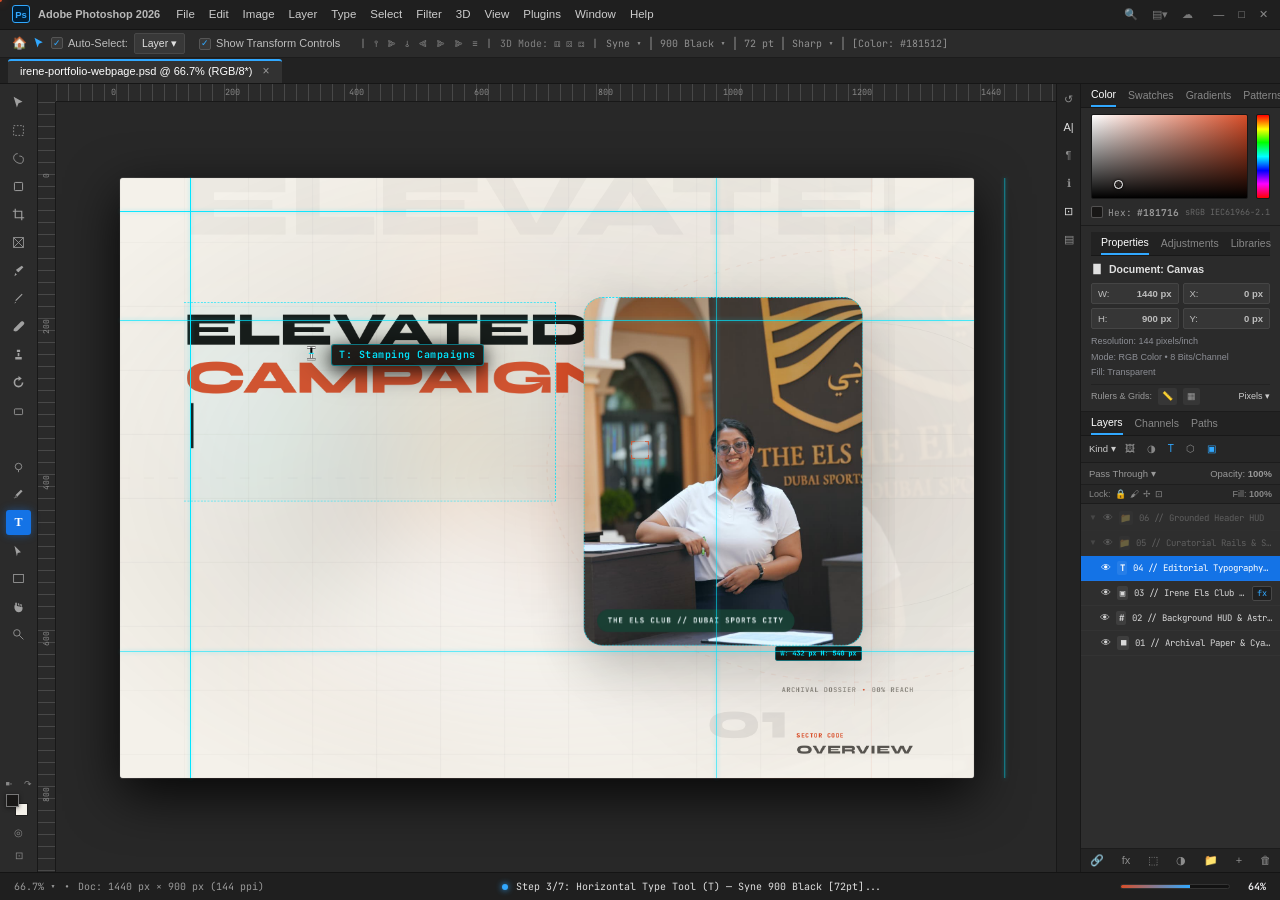
==== commit 2de45768: "feat: implement full-immersion Spatial Digital Monograph mobile experience and resolution/cursor arc" ====
--- a/index.html
+++ b/index.html
@@ -7,17 +7,2265 @@
   <meta name="description" content="Visual portfolio of Irene Thomas, Graphic Designer & Art Director in Dubai. Featuring commercial e-commerce campaigns, brand identity systems, and motion design.">
   <link rel="icon" href="data:image/svg+xml,<svg xmlns='http://www.w3.org/2000/svg' viewBox='0 0 100 100'><text y='.9em' font-size='90'>✦</text></svg>">
 
-    <link rel="preload" as="image" href="assets/optimized/new_additions/PP.jpg" fetchpriority="high">
+  <!-- PHASE 1: Layout Mode & Cursor Capability Detection (Dictated Strictly by Resolution: Portrait = Mobile, Landscape = PC; Shows Cursor when Present) -->
+  <script>
+    (function () {
+      var root = document.documentElement;
+      var mqPortrait = window.matchMedia('(orientation: portrait)');
+      var mqCursor = window.matchMedia('(hover: hover) and (pointer: fine)');
+      var mqAnyFine = window.matchMedia ? window.matchMedia('(any-pointer: fine)') : null;
+
+      function isPortraitResolution() {
+        if (typeof window === 'undefined') return false;
+        // Strictly dictated by screen resolution / aspect ratio:
+        // Height >= Width -> Portrait (Mobile Page)
+        // Width > Height  -> Landscape (PC / Desktop Page)
+        return window.innerHeight >= window.innerWidth;
+      }
+
+      function applyLayoutMode() {
+        var isPortrait = isPortraitResolution();
+        var mode = isPortrait ? 'mobile' : 'desktop';
+        var prev = root.getAttribute('data-mode');
+        root.setAttribute('data-mode', mode);
+        if (prev !== mode) {
+          window.dispatchEvent(new CustomEvent('atelier:modechange', {
+            detail: { mode: mode, isMobile: isPortrait, isDesktop: !isPortrait, isPortrait: isPortrait }
+          }));
+        }
+      }
+
+      var hasCursor = Boolean((mqCursor && mqCursor.matches) || (mqAnyFine && mqAnyFine.matches));
+
+      function setCursorPresent(present) {
+        hasCursor = Boolean(present);
+        root.setAttribute('data-cursor', hasCursor ? 'fine' : 'none');
+        root.setAttribute('data-has-cursor', hasCursor ? 'true' : 'false');
+        window.dispatchEvent(new CustomEvent('atelier:cursorchange', {
+          detail: { hasFineHover: hasCursor, hasCursor: hasCursor }
+        }));
+      }
+
+      function applyCursorMode() {
+        var fineMatches = Boolean((mqCursor && mqCursor.matches) || (mqAnyFine && mqAnyFine.matches));
+        setCursorPresent(fineMatches || hasCursor);
+      }
+
+      applyLayoutMode();
+      applyCursorMode();
+
+      // Dynamic pointer detection: if a mouse, trackpad or stylus is moved, a cursor is present!
+      window.addEventListener('mousemove', function () {
+        if (!hasCursor) setCursorPresent(true);
+      }, { passive: true });
+
+      window.addEventListener('pointerdown', function (e) {
+        if (e.pointerType === 'mouse' || e.pointerType === 'pen') {
+          if (!hasCursor) setCursorPresent(true);
+        } else if (e.pointerType === 'touch' && !(mqCursor && mqCursor.matches)) {
+          setCursorPresent(false);
+        }
+      }, { passive: true });
+
+      function bindChange(mq, fn) {
+        if (!mq) return;
+        if (mq.addEventListener) mq.addEventListener('change', fn);
+        else if (mq.addListener) mq.addListener(fn);
+      }
+
+      bindChange(mqPortrait, applyLayoutMode);
+      window.addEventListener('resize', applyLayoutMode);
+      window.addEventListener('orientationchange', applyLayoutMode);
+      bindChange(mqCursor, applyCursorMode);
+      if (mqAnyFine) bindChange(mqAnyFine, applyCursorMode);
+
+      window.AtelierMode = {
+        isMobile: function () { return isPortraitResolution(); },
+        isDesktop: function () { return !isPortraitResolution(); },
+        isPortrait: function () { return isPortraitResolution(); },
+        isLandscape: function () { return !isPortraitResolution(); },
+        hasFineHover: function () { return hasCursor; },
+        hasCursor: function () { return hasCursor; },
+        applyLayoutMode: applyLayoutMode,
+        mqPortrait: mqPortrait,
+        mqCursor: mqCursor
+      };
+    })();
+  </script>
+
+  <link rel="preload" as="image" href="assets/optimized/new_additions/PP.jpg" fetchpriority="high">
   <!-- Google Fonts -->
   <link rel="preconnect" href="https://fonts.googleapis.com">
   <link rel="preconnect" href="https://fonts.gstatic.com" crossorigin>
-  <link href="https://fonts.googleapis.com/css2?family=Plus+Jakarta+Sans:wght@300;400;500;600;700;800&family=Syne:wght@700;800;900&family=Playfair+Display:ital,wght@0,600;0,700;0,800;1,400;1,600&family=JetBrains+Mono:wght@400;500;700;800&display=swap" rel="stylesheet">
+  <link href="https://fonts.googleapis.com/css2?family=Caveat:wght@500;600;700&family=Cormorant+Garamond:ital,wght@0,600;0,700;1,400;1,600&family=Plus+Jakarta+Sans:wght@300;400;500;600;700;800&family=Syne:wght@700;800;900&family=Playfair+Display:ital,wght@0,600;0,700;0,800;1,400;1,600&family=JetBrains+Mono:wght@400;500;700;800&display=swap" rel="stylesheet">
 
   <!-- High-Performance Bundled Design System -->
-  <link rel="stylesheet" href="css/bundle.css?v=20261103_v22">
-  <link rel="stylesheet" href="css/layout/pinned-burn.css">
+  <link rel="stylesheet" href="css/bundle.css?v=20261110_phase3">
+  <link rel="stylesheet" href="css/layout/pinned-burn.css?v=20261110_phase3">
 </head>
 <body>
+
+  <!-- AUTHENTIC ADOBE PHOTOSHOP CC 2026 — MASTER WEBPAGE BUILDER WORKSPACE -->
+  <div id="atelier-splash-screen" class="atelier-splash-screen" role="status" aria-live="polite" aria-label="Adobe Photoshop Constructing Portfolio Webpage">
+    <div class="ps-ambient-backdrop" id="ps-ambient-backdrop" aria-hidden="true"></div>
+
+    <!-- =======================================================================
+         MINIMALIST CAMERA VIEWFINDER (FOCUS ACQUISITION -> PHOTOSHOP WORKSPACE)
+         Crystal-Clear Viewfinder Reticle with Soft Subject Rack-Focus to 4K
+         ======================================================================= -->
+    <div class="atelier-viewfinder-stage" id="atelier-viewfinder-stage">
+      <!-- Dark Studio Backdrop -->
+      <div class="viewfinder-backdrop" aria-hidden="true"></div>
+
+      <!-- Precision 16:9 Camera Viewfinder Frame (Always 100% Sharp) -->
+      <div class="viewfinder-frame" id="viewfinder-frame">
+        <!-- 4 Elegant Corner Crop Marks [   ] -->
+        <span class="vf-corner-mark vf-cm-tl" aria-hidden="true"></span>
+        <span class="vf-corner-mark vf-cm-tr" aria-hidden="true"></span>
+        <span class="vf-corner-mark vf-cm-bl" aria-hidden="true"></span>
+        <span class="vf-corner-mark vf-cm-br" aria-hidden="true"></span>
+
+        <!-- Subtle Rule-of-Thirds Grid Intersection Ticks (+) -->
+        <span class="vf-third-tick tick-tl" aria-hidden="true">+</span>
+        <span class="vf-third-tick tick-tr" aria-hidden="true">+</span>
+        <span class="vf-third-tick tick-bl" aria-hidden="true">+</span>
+        <span class="vf-third-tick tick-br" aria-hidden="true">+</span>
+
+        <!-- Center Autofocus Target Reticle [ · ] -->
+        <div class="vf-center-target" id="vf-center-target" aria-hidden="true">
+          <span class="vf-target-bracket vf-tb-left">[</span>
+          <span class="vf-target-dot"></span>
+          <span class="vf-target-bracket vf-tb-right">]</span>
+        </div>
+
+        <!-- Focal Subject (This starts softly blurred and snaps to 4K sharp on 100%) -->
+        <div class="viewfinder-subject is-focusing" id="viewfinder-subject">
+          <div class="vf-monogram-wrap">
+            <img src="assets/brand/it_logo_white.png" alt="IT Logo" class="vf-monogram-img">
+          </div>
+          <h1 class="vf-title">IRENE THOMAS</h1>
+          <p class="vf-subtitle">ART DIRECTION &amp; GRAPHIC DESIGN</p>
+          
+          <!-- Elegant 1px Focal Loading Track -->
+          <div class="vf-focal-track" aria-hidden="true">
+            <div class="vf-focal-fill" id="viewfinder-progress-fill"></div>
+          </div>
+          <div class="vf-status-line">
+            <span class="vf-status-indicator" id="vf-status-indicator"></span>
+            <span class="vf-status-text" id="viewfinder-status-text">ACQUIRING FOCUS... 0%</span>
+          </div>
+        </div>
+
+        <!-- Mobile Focused Portrait Card (Revealed at Focus Lock; Sized at Exact Mobile Card Crop) -->
+        <div class="vf-mobile-photo-card" id="vf-mobile-photo-card" aria-hidden="true">
+          <img src="assets/optimized/new_additions/PP.jpg" alt="Irene Thomas" id="vf-mobile-photo-img" decoding="async">
+          <div class="vf-mobile-photo-badge">THE ELS CLUB // DUBAI SPORTS CITY</div>
+        </div>
+      </div>
+
+      <!-- Shutter Flash Bloom Overlay (Fires on Focus Lock) -->
+      <div class="viewfinder-shutter-flash" id="viewfinder-shutter-flash" aria-hidden="true"></div>
+    </div> <!-- /atelier-viewfinder-stage -->
+
+    <!-- MAXIMIZED PHOTOSHOP WORKSPACE WINDOW -->
+    <div class="ps-workspace-window" id="ps-workspace-window">
+      <!-- TOP CHROME (TITLEBAR + OPTIONS BAR + DOCUMENT TAB) -->
+      <div class="ps-top-chrome" id="ps-top-chrome">
+        <!-- 1. Authentic Titlebar -->
+        <header class="ps-titlebar">
+          <div class="ps-titlebar-left">
+            <div class="ps-app-badge">
+              <span class="ps-logo">Ps</span>
+              <span class="ps-app-name">Adobe Photoshop 2026</span>
+            </div>
+            <nav class="ps-menubar" aria-hidden="true">
+              <span>File</span>
+              <span>Edit</span>
+              <span>Image</span>
+              <span>Layer</span>
+              <span>Type</span>
+              <span>Select</span>
+              <span>Filter</span>
+              <span>3D</span>
+              <span>View</span>
+              <span>Plugins</span>
+              <span>Window</span>
+              <span>Help</span>
+            </nav>
+          </div>
+          <div class="ps-titlebar-right" aria-hidden="true">
+            <span class="ps-tb-btn" title="Search (Ctrl+F)">🔍</span>
+            <span class="ps-tb-btn" title="Workspace Layout">▤▾</span>
+            <span class="ps-tb-btn" title="Share / Cloud">☁</span>
+            <div class="ps-window-controls">
+              <span class="win-btn" title="Minimize">―</span>
+              <span class="win-btn" title="Maximize">□</span>
+              <span class="win-btn" title="Close">✕</span>
+            </div>
+          </div>
+        </header>
+
+        <!-- 2. Tool Options Bar -->
+        <div class="ps-options-bar" aria-hidden="true">
+          <div class="ps-option-group">
+            <span class="ps-home-btn" title="Home">🏠</span>
+            <svg viewBox="0 0 16 16" width="12" height="12" fill="#31A8FF"><path d="M2 1l11 6-5 2-2 5z"/></svg>
+            <span class="ps-option-checkbox"><span class="chk-box">✓</span><span>Auto-Select:</span></span>
+            <span class="ps-option-select">Layer ▾</span>
+          </div>
+          <div class="ps-option-group">
+            <span class="ps-option-checkbox"><span class="chk-box">✓</span><span>Show Transform Controls</span></span>
+          </div>
+          <div class="ps-option-aligns">
+            <span>|</span>
+            <span title="Align Top">⫯</span>
+            <span title="Align Vertical Centers">⫸</span>
+            <span title="Align Bottom">⫰</span>
+            <span title="Align Left">⫷</span>
+            <span title="Align Horizontal Centers">⫸</span>
+            <span title="Align Right">⫸</span>
+            <span title="Distribute Horizontally">≡</span>
+            <span>|</span>
+            <span class="ps-options-mode-badge">3D Mode: ⚅ ⚄ ⚃</span>
+            <span>|</span>
+            <span id="ps-options-coords">X: 820 px &nbsp; Y: 185 px &nbsp; W: 480 px &nbsp; H: 590 px</span>
+          </div>
+        </div>
+
+        <!-- 3. Document Tab Bar -->
+        <div class="ps-tabs-bar" aria-hidden="true">
+          <div class="ps-tab">
+            <span class="tab-filename" id="ps-tab-filename">irene-portfolio-webpage.psd @ 66.7% (RGB/8*)</span>
+            <span class="tab-close">×</span>
+          </div>
+        </div>
+      </div>
+
+      <!-- WORKSPACE BODY (TOOLBAR + CANVAS VIEWPORT + DOCK) -->
+      <div class="ps-workspace-body">
+        <!-- 4. Left 22-Tool Vertical Toolbar -->
+        <aside class="ps-toolbar" id="ps-left-toolbar" aria-hidden="true">
+          <div class="ps-tool-btn ps-tool-active" id="ps-tool-move" title="Move Tool (V)"><svg viewBox="0 0 16 16" width="13" height="13" fill="currentColor"><path d="M2 1l11 6-5 2-2 5z"/></svg></div>
+          <div class="ps-tool-btn" id="ps-tool-marquee" title="Rectangular Marquee (M)"><svg viewBox="0 0 16 16" width="13" height="13" fill="none" stroke="currentColor" stroke-dasharray="2 2"><rect x="2" y="2" width="12" height="12"/></svg></div>
+          <div class="ps-tool-btn" title="Lasso Tool (L)"><svg viewBox="0 0 16 16" width="13" height="13" fill="none" stroke="currentColor"><path d="M7 2c-3 0-5 2-5 5 0 4 5 7 8 7s4-2 4-5-2-4-5-4"/></svg></div>
+          <div class="ps-tool-btn" title="Object Selection (W)"><svg viewBox="0 0 16 16" width="13" height="13" fill="none" stroke="currentColor" stroke-width="1.2"><rect x="3" y="3" width="10" height="10" rx="1"/></svg></div>
+          <div class="ps-tool-btn" title="Crop Tool (C)"><svg viewBox="0 0 16 16" width="13" height="13" fill="none" stroke="currentColor" stroke-width="1.4"><path d="M4 1v11h11M1 4h11v11"/></svg></div>
+          <div class="ps-tool-btn" title="Frame Tool (K)"><svg viewBox="0 0 16 16" width="13" height="13" fill="none" stroke="currentColor"><rect x="2" y="2" width="12" height="12"/><line x1="2" y1="2" x2="14" y2="14"/><line x1="14" y1="2" x2="2" y2="14"/></svg></div>
+          <div class="ps-tool-btn" id="ps-tool-eyedropper" title="Eyedropper (I)"><svg viewBox="0 0 16 16" width="13" height="13" fill="currentColor"><path d="M12 2l2 2-6 6-2-1-1-2 7-5zm-8 9l2 2-3 2 1-4z"/></svg></div>
+          <div class="ps-tool-btn" title="Spot Healing Brush (J)"><svg viewBox="0 0 16 16" width="13" height="13" fill="currentColor"><path d="M13 3l-1-1-8 8 1 1 8-8zm-9 9l-1 2 2-1-1-1z"/></svg></div>
+          <div class="ps-tool-btn" title="Brush Tool (B)"><svg viewBox="0 0 16 16" width="13" height="13" fill="currentColor"><path d="M14 2c-1-1-3 0-4 1L3 10c-1 1-1 2-1 3s1 1 2 1c1 0 2 0 3-1l7-7c1-1 2-3 0-4z"/></svg></div>
+          <div class="ps-tool-btn" title="Clone Stamp (S)"><svg viewBox="0 0 16 16" width="13" height="13" fill="currentColor"><path d="M6 2h4v3H6zm1 4h2v4H7zm-3 5h8v3H4z"/></svg></div>
+          <div class="ps-tool-btn" title="History Brush (Y)"><svg viewBox="0 0 16 16" width="13" height="13" fill="currentColor"><path d="M8 2a6 6 0 1 0 6 6h-2a4 4 0 1 1-4-4V6l4-3-4-3v2z"/></svg></div>
+          <div class="ps-tool-btn" title="Eraser (E)"><svg viewBox="0 0 16 16" width="13" height="13" fill="none" stroke="currentColor"><rect x="3" y="6" width="10" height="7" rx="1"/></svg></div>
+          <div class="ps-tool-btn" title="Gradient Tool (G)"><svg viewBox="0 0 16 16" width="13" height="13" fill="currentColor"><rect x="2" y="2" width="12" height="12" rx="1" fill="url(#toolGrad)"/></svg></div>
+          <div class="ps-tool-btn" title="Dodge Tool (O)"><svg viewBox="0 0 16 16" width="13" height="13" fill="none" stroke="currentColor"><circle cx="8" cy="8" r="4"/><line x1="8" y1="12" x2="8" y2="15"/></svg></div>
+          <div class="ps-tool-btn" title="Pen Tool (P)"><svg viewBox="0 0 16 16" width="13" height="13" fill="currentColor"><path d="M3 13l2-5 6-6 2 2-6 6-5 2zm1-1l3-1-2-2-1 3z"/></svg></div>
+          <div class="ps-tool-btn" id="ps-tool-type" title="Horizontal Type (T)"><span style="font-weight:900;font-size:12px;font-family:serif;">T</span></div>
+          <div class="ps-tool-btn" title="Path Selection (A)"><svg viewBox="0 0 16 16" width="13" height="13" fill="currentColor"><path d="M3 2l8 8-4 1-1 4z"/></svg></div>
+          <div class="ps-tool-btn" title="Rectangle Tool (U)"><svg viewBox="0 0 16 16" width="13" height="13" fill="none" stroke="currentColor"><rect x="2" y="3" width="12" height="10"/></svg></div>
+          <div class="ps-tool-btn" title="Hand Tool (H)"><svg viewBox="0 0 16 16" width="13" height="13" fill="currentColor"><path d="M4 8V4c0-.5.5-1 1-1s1 .5 1 1v4m1-3c0-.5.5-1 1-1s1 .5 1 1v3m1-2c0-.5.5-1 1-1s1 .5 1 1v3m1 0v1c0 3-2 5-5 5S3 12 3 9V7c0-.5.5-1 1-1s1 .5 1 1"/></svg></div>
+          <div class="ps-tool-btn" title="Zoom Tool (Z)"><svg viewBox="0 0 16 16" width="13" height="13" fill="none" stroke="currentColor"><circle cx="6" cy="6" r="4"/><line x1="9" y1="9" x2="14" y2="14"/></svg></div>
+
+          <!-- Color Swatches with Swap & Reset -->
+          <div class="ps-color-swatches-box">
+            <span class="swatch-reset-btn" title="Default Colors (D)">■▫</span>
+            <span class="swatch-swap-btn" title="Switch Colors (X)">↷</span>
+            <div class="ps-color-swatches">
+              <div class="swatch-bg"></div>
+              <div class="swatch-fg" id="ps-toolbar-swatch-fg"></div>
+            </div>
+          </div>
+          <div class="ps-tool-sub-btn" title="Quick Mask (Q)">◎</div>
+          <div class="ps-tool-sub-btn" title="Change Screen Mode (F)">⊡</div>
+        </aside>
+
+        <!-- 5. Center Canvas Viewport with Rulers & Webpage Artboard -->
+        <main class="ps-canvas-viewport" id="ps-canvas-viewport">
+          <!-- Pixel Rulers -->
+          <div class="ps-ruler-top" id="ps-ruler-top" aria-hidden="true">
+            <span>0</span><span>200</span><span>400</span><span>600</span><span>800</span><span>1000</span><span>1200</span><span>1440</span>
+          </div>
+          <div class="ps-ruler-left" id="ps-ruler-left" aria-hidden="true">
+            <span>0</span><span>200</span><span>400</span><span>600</span><span>800</span>
+          </div>
+
+          <!-- THE LIVE CONSTRUCTED WEBPAGE CANVAS ARTBOARD (100% OF SECTOR 01) -->
+          <div class="ps-webpage-artboard" id="ps-webpage-artboard">
+            <!-- Living Ambient Canvas identical to live page -->
+            <div class="layer-ambient-art-canvas" id="ps-artboard-ambient" aria-hidden="true">
+              <div class="ambient-art-blur-plate plate-a is-active" id="ps-ambient-blur-plate"
+                style="background-image: url('assets/optimized/new_additions/PP.jpg');"></div>
+              <div class="ambient-art-ghost-plate plate-a is-active" id="ps-ambient-ghost-plate"
+                style="background-image: url('assets/optimized/new_additions/PP.jpg');"></div>
+              <div class="ambient-drafting-grid"></div>
+            </div>
+
+            <!-- Photoshop Cyan Ruler Guides (#00E5FF) -->
+            <div class="ps-cyan-guides-layer" id="ps-cyan-guides" aria-hidden="true">
+              <div class="ps-guide-h" style="top: 50px;"></div>
+              <div class="ps-guide-h" style="top: 213px;"></div>
+              <div class="ps-guide-h" style="top: 710px;"></div>
+              <div class="ps-guide-v" style="left: 105px;"></div>
+              <div class="ps-guide-v" style="left: 894px;"></div>
+              <div class="ps-guide-v" style="left: 1326px;"></div>
+            </div>
+
+            <!-- Dynamic Background HUD & Kinetic Vectors -->
+            <div id="ps-ambient-vector-canvas-wrap" aria-hidden="true">
+              <svg class="bg-kinetic-vector-svg" viewBox="0 0 1000 1000" preserveAspectRatio="none">
+                <g id="ps-bg-vector-astrolabe" transform="translate(860, 480)">
+                  <circle r="360" fill="none" stroke="rgba(216, 78, 41, 0.08)" stroke-width="1.5" stroke-dasharray="6 8" />
+                  <circle r="240" fill="none" stroke="rgba(24, 23, 22, 0.05)" stroke-width="1" />
+                  <line x1="-400" y1="0" x2="400" y2="0" stroke="rgba(216, 78, 41, 0.06)" stroke-width="1" />
+                  <line x1="0" y1="-400" x2="0" y2="400" stroke="rgba(216, 78, 41, 0.06)" stroke-width="1" />
+                </g>
+                <line x1="0" y1="500" x2="1000" y2="500" stroke="rgba(24, 23, 22, 0.04)" stroke-width="1" stroke-dasharray="12 16" />
+                <line x1="880" y1="0" x2="880" y2="1000" stroke="rgba(216, 78, 41, 0.07)" stroke-width="1" />
+              </svg>
+
+              <!-- Background Kinetic Sector Watermark & Coordinate Readout -->
+              <div class="bg-sector-hud" id="ps-build-sector-hud">
+                <div class="bg-hud-coords">
+                  <span class="hud-coord-item">ARCHIVAL DOSSIER</span>
+                  <span class="hud-coord-separator">•</span>
+                  <span class="hud-coord-item">00% REACH</span>
+                </div>
+                <div class="bg-hud-large-display">
+                  <span class="bg-hud-num">01</span>
+                  <div class="bg-hud-text-col">
+                    <span class="bg-hud-label">SECTOR CODE</span>
+                    <span class="bg-hud-title">OVERVIEW</span>
+                  </div>
+                </div>
+              </div>
+            </div>
+
+            <!-- Left Margin Architectural Gallery Rail & Stage Telemetry -->
+            <aside class="left-margin-atelier-rail" id="ps-build-left-rail" aria-label="Stage Telemetry & Quick Stepper">
+              <button type="button" class="left-rail-step-btn" title="Previous Showcase Stage">▲</button>
+              <div class="left-rail-art-window" title="Active Stage Artwork">
+                <img src="assets/optimized/new_additions/PP.jpg" alt="Stage Preview" decoding="async">
+                <span class="left-rail-art-frame"></span>
+              </div>
+              <div class="left-rail-stage-counter">01 / 16</div>
+              <div class="left-rail-spine-line"></div>
+              <div class="left-rail-vertical-label">OVERVIEW // PORTFOLIO MONOGRAPH</div>
+              <div class="left-rail-spine-line"></div>
+              <div class="left-rail-coords">Y: 0000</div>
+              <button type="button" class="left-rail-step-btn" title="Next Showcase Stage">▼</button>
+            </aside>
+
+            <!-- Right Grounded Drafting Spine Navigation Dock (Starts at Sec 06 ~68% and scrubs back to 01) -->
+            <nav class="grounded-nav-system" id="ps-build-right-nav" aria-label="Sector Spine">
+              <div class="grounded-drafting-spine">
+                <div class="grounded-spine-progress" id="ps-spine-progress-fill" style="height: 68%;"></div>
+                <div class="grounded-reticle-beacon" id="ps-spine-reticle" style="top: 68%;"></div>
+              </div>
+              <div class="grounded-ticks-container" id="ps-spine-nodes-container">
+                <div class="grounded-nav-node" data-sector="01">
+                  <div class="grounded-nav-label"><span class="grounded-label-text">01 // OVERVIEW</span><span class="grounded-label-hairline"></span></div>
+                  <span class="grounded-tick-num">01</span><span class="grounded-tick-mark"></span>
+                </div>
+                <div class="grounded-nav-node" data-sector="02">
+                  <div class="grounded-nav-label"><span class="grounded-label-text">02 // CONTINUUM MATRIX</span><span class="grounded-label-hairline"></span></div>
+                  <span class="grounded-tick-num">02</span><span class="grounded-tick-mark"></span>
+                </div>
+                <div class="grounded-nav-node" data-sector="03">
+                  <div class="grounded-nav-label"><span class="grounded-label-text">03 // BRAND ARCHITECTURE</span><span class="grounded-label-hairline"></span></div>
+                  <span class="grounded-tick-num">03</span><span class="grounded-tick-mark"></span>
+                </div>
+                <div class="grounded-nav-node" data-sector="04">
+                  <div class="grounded-nav-label"><span class="grounded-label-text">04 // DIGITAL COMMERCE</span><span class="grounded-label-hairline"></span></div>
+                  <span class="grounded-tick-num">04</span><span class="grounded-tick-mark"></span>
+                </div>
+                <div class="grounded-nav-node" data-sector="05">
+                  <div class="grounded-nav-label"><span class="grounded-label-text">05 // CINEMA STUDIO</span><span class="grounded-label-hairline"></span></div>
+                  <span class="grounded-tick-num">05</span><span class="grounded-tick-mark"></span>
+                </div>
+                <div class="grounded-nav-node active" data-sector="06">
+                  <div class="grounded-nav-label"><span class="grounded-label-text">06 // EXHIBITION POSTERS</span><span class="grounded-label-hairline"></span></div>
+                  <span class="grounded-tick-num">06</span><span class="grounded-tick-mark"></span>
+                </div>
+                <div class="grounded-nav-node" data-sector="07">
+                  <div class="grounded-nav-label"><span class="grounded-label-text">07 // RETAIL ACTIVATIONS</span><span class="grounded-label-hairline"></span></div>
+                  <span class="grounded-tick-num">07</span><span class="grounded-tick-mark"></span>
+                </div>
+                <div class="grounded-nav-node" data-sector="08">
+                  <div class="grounded-nav-label"><span class="grounded-label-text">08 // CREDENTIALS</span><span class="grounded-label-hairline"></span></div>
+                  <span class="grounded-tick-num">08</span><span class="grounded-tick-mark"></span>
+                </div>
+              </div>
+            </nav>
+
+            <!-- Top Grounded Header Bar -->
+            <header class="grounded-atelier-header" id="ps-build-header">
+              <div class="header-grounded-left">
+                <a href="#hero" class="grounded-brand-monogram">
+                  <span class="monogram-star">✦</span>
+                  <span class="monogram-text">IRENE THOMAS</span>
+                  <span class="monogram-pipe">/</span>
+                  <span class="monogram-role">DUBAI // ART DIRECTOR &amp; GRAPHIC DESIGNER</span>
+                </a>
+              </div>
+              <div class="header-grounded-center" id="ps-header-grounded-center">
+                <div class="header-active-sector-display">
+                  <span class="header-sector-badge">CURRENT VIEW</span>
+                  <span class="header-sector-pipe">/</span>
+                  <span class="header-sector-code">01</span>
+                  <span class="header-sector-name">OVERVIEW</span>
+                </div>
+              </div>
+              <div class="header-grounded-right">
+                <a href="#resume" class="btn-header-contact">
+                  <span>GET IN TOUCH</span>
+                  <span class="header-contact-arrow">↗</span>
+                </a>
+              </div>
+            </header>
+
+            <!-- Main Hero Container (Identical to Live Hero Structure) -->
+            <div class="container" style="position: relative; z-index: 5;">
+              <section class="hero-atelier" id="ps-hero-atelier">
+                <div class="kinetic-section-watermark" aria-hidden="true">
+                  <div class="watermark-massive-text" id="ps-build-watermark">ELEVATED // DUBAI 2026 // VISUAL IDENTITY</div>
+                </div>
+
+                <div class="hero-layout-split">
+                  <!-- Left Text Column: Meta + Typewriter Headline + Bio + Contact Pills -->
+                  <div class="hero-text-col">
+                    <div class="hero-meta-badge" id="ps-build-eyebrow">
+                      <span>• eGolf Megastore Dubai</span>
+                      <span>• Active Graphic Designer (5 Yrs)</span>
+                    </div>
+
+                    <div class="ps-build-headline-wrap" id="ps-build-headline">
+                      <div class="ps-type-bounding-box" id="ps-type-bounding-box"></div>
+                      <h1 class="hero-main-title">
+                        <span id="ps-line-1"><span id="ps-type-l1"></span></span><br>
+                        <span class="accent-italic ps-bh-campaigns" id="ps-line-2"><span id="ps-type-l2"></span></span><br>
+                        <span id="ps-line-3"><span id="ps-type-l3"></span></span>
+                        <span class="ps-type-caret" id="ps-type-caret" aria-hidden="true">|</span>
+                      </h1>
+                    </div>
+
+                    <p class="hero-bio-lead" id="ps-build-bio">
+                      Versatile Graphic Designer with nearly 5 years creating multi-channel retail marketing collateral,
+                      e-commerce landing pages, and international tournament activations in Dubai. Combining strong
+                      typographic balance with generative AI creative workflows.
+                    </p>
+
+                    <div class="hero-pills-row" id="ps-build-pills">
+                      <span class="hero-pill">📍 Al Khail Gate, Dubai, UAE</span>
+                      <a href="tel:+971563482737" class="hero-pill">📞 +971 56 348 2737</a>
+                      <a href="https://linkedin.com" target="_blank" rel="noopener" class="hero-pill">LI: Irene Thomas</a>
+                      <a href="https://behance.net" target="_blank" rel="noopener" class="hero-pill">Be: Irene Thomas</a>
+                    </div>
+                  </div>
+
+                  <!-- Right Visual Column: Portrait Card + Free Transform Box + Layer Style fx Shadow -->
+                  <div class="hero-visual-col ps-build-portrait-wrapper" id="ps-portrait-wrapper">
+                    <!-- Vector Shape Marquee Drawing Box (Expanded by Rectangle Tool U) -->
+                    <div class="ps-shape-drag-box" id="ps-shape-drag-box" aria-hidden="true">
+                      <span class="shape-drag-label" id="ps-shape-drag-label">W: 432 px  H: 540 px</span>
+                    </div>
+
+                    <div class="portrait-image-crop img-upload-box ps-build-portrait-card" id="ps-build-portrait">
+                      <img src="assets/optimized/new_additions/PP.jpg" alt="Irene Thomas - Graphic Designer" decoding="async">
+                      <div class="portrait-badge-overlay" id="ps-build-portrait-tag">THE ELS CLUB // DUBAI SPORTS CITY</div>
+
+                      <!-- 8-Handle Cyan Free Transform Bounding Box -->
+                      <div class="ps-transform-box" id="ps-transform-box">
+                        <span class="th-handle th-tl"></span>
+                        <span class="th-handle th-tm"></span>
+                        <span class="th-handle th-tr"></span>
+                        <span class="th-handle th-ml"></span>
+                        <span class="th-handle th-mr"></span>
+                        <span class="th-handle th-bl"></span>
+                        <span class="th-handle th-bm"></span>
+                        <span class="th-handle th-br"></span>
+                        <span class="th-pivot">⊕</span>
+                        <span class="th-dims-pill" id="ps-transform-dims">W: 100.0% &nbsp; H: 100.0% &nbsp; ∠ 0.0°</span>
+                      </div>
+                    </div>
+                  </div>
+                </div>
+              </section>
+            </div>
+
+            <!-- Adobe Photoshop CC Smart Alignment Guides (#FF007F Magenta) -->
+            <div class="ps-smart-guides" id="ps-smart-guides" aria-hidden="true">
+              <div class="ps-smart-guide-v" id="ps-smart-guide-v"></div>
+              <div class="ps-smart-guide-h" id="ps-smart-guide-h"></div>
+              <div class="ps-smart-guide-badge" id="ps-smart-guide-badge">Align: Center (Δ 0.0 px)</div>
+            </div>
+          </div>
+
+          <!-- Multi-Tool Authentic Photoshop Cursors -->
+          <div class="ps-multi-cursors" aria-hidden="true">
+            <!-- Cursor 0: Move Tool Pointer (V) -->
+            <div class="ps-canvas-cursor" id="ps-canvas-cursor">
+              <svg viewBox="0 0 24 24" width="22" height="22" fill="none">
+                <path d="M3 2l9 9-4 1 2 5-2 1-2-5-3 3z" fill="#181512" stroke="#FFFFFF" stroke-width="1.4" stroke-linejoin="round" />
+                <path d="M16 11v6m-3-3h6" stroke="#000000" stroke-width="2.2" />
+                <path d="M16 11v6m-3-3h6" stroke="#00E5FF" stroke-width="1.2" />
+              </svg>
+              <span class="ps-cursor-action-tag" id="ps-cursor-tag">Move Tool (V)</span>
+            </div>
+
+            <!-- Cursor 1: Rectangle / Shape Tool (U) -->
+            <div class="ps-canvas-cursor ps-cursor-shape" id="ps-cursor-shape">
+              <svg viewBox="0 0 24 24" width="22" height="22" fill="none">
+                <line x1="2" y1="10" x2="7" y2="10" stroke="#000000" stroke-width="2.2" stroke-linecap="square" />
+                <line x1="2" y1="10" x2="7" y2="10" stroke="#FFFFFF" stroke-width="1.2" stroke-linecap="square" />
+                <line x1="13" y1="10" x2="18" y2="10" stroke="#000000" stroke-width="2.2" stroke-linecap="square" />
+                <line x1="13" y1="10" x2="18" y2="10" stroke="#FFFFFF" stroke-width="1.2" stroke-linecap="square" />
+                <line x1="10" y1="2" x2="10" y2="7" stroke="#000000" stroke-width="2.2" stroke-linecap="square" />
+                <line x1="10" y1="2" x2="10" y2="7" stroke="#FFFFFF" stroke-width="1.2" stroke-linecap="square" />
+                <line x1="10" y1="13" x2="10" y2="18" stroke="#000000" stroke-width="2.2" stroke-linecap="square" />
+                <line x1="10" y1="13" x2="10" y2="18" stroke="#FFFFFF" stroke-width="1.2" stroke-linecap="square" />
+                <circle cx="10" cy="10" r="0.8" fill="#00E5FF" />
+                <rect x="13" y="13" width="7" height="6" fill="#181512" stroke="#31A8FF" stroke-width="1.2" rx="1" />
+              </svg>
+              <span class="ps-cursor-action-tag" id="ps-tag-shape">Rectangle Tool (U) // Shape 432 × 540</span>
+            </div>
+
+            <!-- Cursor 2: Free Transform Manipulator (Ctrl+T) -->
+            <div class="ps-canvas-cursor ps-cursor-transform" id="ps-cursor-transform">
+              <svg viewBox="0 0 24 24" width="22" height="22" fill="none">
+                <path d="M4 16 A9 9 0 0 1 16 4" stroke="#000000" stroke-width="3" stroke-linecap="round" />
+                <path d="M4 16 A9 9 0 0 1 16 4" stroke="#FFFFFF" stroke-width="1.6" stroke-linecap="round" />
+                <path d="M1 12l3 5 5-2" fill="#FFFFFF" stroke="#000000" stroke-width="1" />
+                <path d="M12 1l5 3-2 5" fill="#FFFFFF" stroke="#000000" stroke-width="1" />
+              </svg>
+              <span class="ps-cursor-action-tag" id="ps-tag-transform">Ctrl+T // Rotate ∠ -2.5° → 0.0°</span>
+            </div>
+
+            <!-- Cursor 3: Horizontal Type Tool I-Beam (T) -->
+            <div class="ps-canvas-cursor ps-cursor-type" id="ps-cursor-type">
+              <svg viewBox="0 0 24 24" width="20" height="20" fill="none">
+                <line x1="5" y1="3" x2="15" y2="3" stroke="#000000" stroke-width="2.5" />
+                <line x1="5" y1="3" x2="15" y2="3" stroke="#FFFFFF" stroke-width="1.5" />
+                <line x1="10" y1="3" x2="10" y2="17" stroke="#000000" stroke-width="2.5" />
+                <line x1="10" y1="10" x2="10" y2="17" stroke="#FFFFFF" stroke-width="1.5" />
+                <line x1="5" y1="17" x2="15" y2="17" stroke="#000000" stroke-width="2.5" />
+                <line x1="5" y1="17" x2="15" y2="17" stroke="#FFFFFF" stroke-width="1.5" />
+                <line x1="7" y1="10" x2="13" y2="10" stroke="#00E5FF" stroke-width="1.2" />
+              </svg>
+              <span class="ps-cursor-action-tag" id="ps-tag-type">T: Syne 900 Black [72pt]</span>
+            </div>
+
+            <!-- Cursor 4: Vector Pen Tool (P) -->
+            <div class="ps-canvas-cursor ps-cursor-pen" id="ps-cursor-pen">
+              <svg viewBox="0 0 24 24" width="22" height="22" fill="none">
+                <path d="M4 20l3-9 9-9 4 4-9 9-7 5z" fill="#FFFFFF" stroke="#000000" stroke-width="1.5" />
+                <line x1="16" y1="6" x2="8" y2="14" stroke="#181512" stroke-width="1.2" />
+                <circle cx="11" cy="11" r="1.2" fill="#00E5FF" />
+                <path d="M19 15v4m-2-2h4m-3.4-1.4l2.8 2.8m-2.8 0l2.8-2.8" stroke="#31A8FF" stroke-width="1.2" />
+              </svg>
+              <span class="ps-cursor-action-tag" id="ps-tag-pen">Pen Tool (P) // Guide Anchors</span>
+            </div>
+
+            <!-- Cursor 5: Color Eyedropper Loupe (I) -->
+            <div class="ps-canvas-cursor ps-cursor-eyedropper" id="ps-cursor-eyedropper">
+              <svg viewBox="0 0 24 24" width="24" height="24" fill="none">
+                <path d="M18 2l4 4-2 2-1-1-7 7-1 3 3-1 7-7-1-1 2-2-4-4z" fill="#FFFFFF" stroke="#000000" stroke-width="1.4" />
+                <path d="M10 16l-6 6 2 1 5-6z" fill="#181512" stroke="#000000" stroke-width="1" />
+                <circle cx="6" cy="18" r="4.5" fill="#FAF8F5" stroke="#181512" stroke-width="1.5" />
+                <path d="M1.5 18 A4.5 4.5 0 0 1 10.5 18 Z" fill="#D84E29" />
+              </svg>
+              <span class="ps-cursor-action-tag" id="ps-tag-eyedropper">Eyedropper // Sample #D84E29</span>
+            </div>
+          </div>
+
+          <!-- Conditional Photoshop Asset Loading Dialog -->
+          <div class="ps-loading-modal" id="ps-loading-modal" aria-hidden="true">
+            <div class="ps-modal-header">
+              <span>Adobe Photoshop 2026 — Rendering Smart Objects</span>
+            </div>
+            <div class="ps-modal-body">
+              <div class="ps-modal-status-row">
+                <span id="ps-modal-task-label">Syncing high-resolution background plates...</span>
+                <strong id="ps-modal-pct">88%</strong>
+              </div>
+              <div class="ps-modal-progress-track">
+                <div class="ps-modal-progress-fill" id="ps-modal-progress-fill"></div>
+              </div>
+            </div>
+          </div>
+        </main>
+
+        <!-- 6. Narrow Panel Icon Strip (History, Character, Paragraph, Info, Properties) -->
+        <div class="ps-panel-icon-strip" id="ps-panel-icon-strip" aria-hidden="true">
+          <span class="strip-icon" title="History">↺</span>
+          <span class="strip-icon is-active" title="Character (A|)">A|</span>
+          <span class="strip-icon" title="Paragraph (¶)">¶</span>
+          <span class="strip-icon" title="Info">ℹ</span>
+          <span class="strip-icon is-active" title="Properties">⊡</span>
+          <span class="strip-icon" title="Layers">▤</span>
+        </div>
+
+        <!-- 7. Right Dock: Color + Properties + Layers (Exact Photoshop CC Structure) -->
+        <aside class="ps-right-dock" id="ps-right-dock" aria-hidden="true">
+          <!-- A. Color Panel -->
+          <div class="ps-panel-color">
+            <div class="panel-header-tabs">
+              <span class="panel-tab-active">Color</span>
+              <span>Swatches</span>
+              <span>Gradients</span>
+              <span>Patterns</span>
+            </div>
+            <div class="color-picker-body">
+              <div class="color-spectrum-square" id="ps-color-spectrum">
+                <div class="color-target-ring" id="ps-color-target-ring"></div>
+              </div>
+              <div class="color-hue-bar"></div>
+            </div>
+            <div class="color-hex-row">
+              <div class="color-hex-left">
+                <span class="color-swatch-chip" id="ps-color-chip"></span>
+                <span>Hex:</span>
+                <strong id="ps-color-hex-val">#181716</strong>
+              </div>
+              <span class="color-space-tag">sRGB IEC61966-2.1</span>
+            </div>
+          </div>
+
+          <!-- B. Properties Panel -->
+          <div class="ps-panel-properties">
+            <div class="panel-header-tabs">
+              <span class="panel-tab-active">Properties</span>
+              <span>Adjustments</span>
+              <span>Libraries</span>
+            </div>
+            <div class="prop-doc-header">
+              <svg viewBox="0 0 16 16" width="12" height="12" fill="currentColor"><path d="M3 1h10v14H3z"/></svg>
+              <strong>Document: Canvas</strong>
+            </div>
+            <div class="prop-grid-2col">
+              <div class="prop-field"><span>W:</span> <strong>1440 px</strong></div>
+              <div class="prop-field"><span>X:</span> <strong>0 px</strong></div>
+              <div class="prop-field"><span>H:</span> <strong>900 px</strong></div>
+              <div class="prop-field"><span>Y:</span> <strong>0 px</strong></div>
+            </div>
+            <div class="prop-meta-row">
+              <span>Resolution: 144 pixels/inch</span>
+              <span>Mode: RGB Color • 8 Bits/Channel</span>
+              <span>Fill: Transparent</span>
+            </div>
+            <div class="prop-rulers-row">
+              <span>Rulers &amp; Grids:</span>
+              <span class="prop-btn active">📏</span>
+              <span class="prop-btn active">▦</span>
+              <span class="prop-units-select">Pixels ▾</span>
+            </div>
+          </div>
+
+          <!-- C. Layers Panel (Exact Filter Bar + Blend Mode + Lock Bar + Layers Stack) -->
+          <div class="ps-panel-layers">
+            <div class="panel-header-tabs">
+              <span class="panel-tab-active">Layers</span>
+              <span>Channels</span>
+              <span>Paths</span>
+            </div>
+
+            <!-- Filter Bar -->
+            <div class="layers-filter-bar">
+              <span class="layers-filter-kind">Kind ▾</span>
+              <span class="l-filter-icon" title="Filter for pixel layers">🖼</span>
+              <span class="l-filter-icon" title="Filter for adjustment layers">◑</span>
+              <span class="l-filter-icon active" title="Filter for type layers">T</span>
+              <span class="l-filter-icon" title="Filter for shape layers">⬡</span>
+              <span class="l-filter-icon active" title="Filter for smart objects">▣</span>
+            </div>
+
+            <!-- Blending Mode & Opacity -->
+            <div class="layers-blend-row">
+              <span class="blend-select">Pass Through ▾</span>
+              <span class="opacity-val">Opacity: <strong>100%</strong></span>
+            </div>
+
+            <!-- Lock Row & Fill -->
+            <div class="layers-lock-row">
+              <div class="lock-icons">
+                <span>Lock:</span>
+                <span class="lock-btn">🔒</span>
+                <span class="lock-btn">🖌</span>
+                <span class="lock-btn">✢</span>
+                <span class="lock-btn">⊡</span>
+              </div>
+              <span class="fill-val">Fill: <strong>100%</strong></span>
+            </div>
+
+            <!-- Layers Stack -->
+            <div class="layers-tree-list">
+              <div class="layer-row is-hidden-layer" id="ps-layer-6">
+                <span class="layer-arrow">▼</span>
+                <span class="layer-eye">👁</span>
+                <span class="layer-kind">📁</span>
+                <span class="layer-name">06 // Grounded Header HUD</span>
+              </div>
+              <div class="layer-row is-hidden-layer" id="ps-layer-5">
+                <span class="layer-arrow">▼</span>
+                <span class="layer-eye">👁</span>
+                <span class="layer-kind">📁</span>
+                <span class="layer-name">05 // Curatorial Rails &amp; Spine Telemetry</span>
+              </div>
+              <div class="layer-row is-hidden-layer" id="ps-layer-4">
+                <span class="layer-indent"></span>
+                <span class="layer-eye">👁</span>
+                <span class="layer-kind">T</span>
+                <span class="layer-name">04 // Editorial Typography [ELEVATED]</span>
+              </div>
+              <div class="layer-row is-hidden-layer" id="ps-layer-3">
+                <span class="layer-indent"></span>
+                <span class="layer-eye">👁</span>
+                <span class="layer-kind">▣</span>
+                <span class="layer-name">03 // Irene Els Club Portrait</span>
+                <span class="layer-fx-pill" id="ps-layer-fx-pill">fx</span>
+              </div>
+              <div class="layer-row is-hidden-layer" id="ps-layer-2">
+                <span class="layer-indent"></span>
+                <span class="layer-eye">👁</span>
+                <span class="layer-kind">#</span>
+                <span class="layer-name">02 // Background HUD &amp; Astrolabe Watermark</span>
+              </div>
+              <div class="layer-row is-selected" id="ps-layer-1">
+                <span class="layer-indent"></span>
+                <span class="layer-eye">👁</span>
+                <span class="layer-kind">■</span>
+                <span class="layer-name">01 // Archival Paper &amp; Cyan Guides</span>
+              </div>
+            </div>
+
+            <!-- Bottom Actions Bar -->
+            <div class="layers-bottom-actions">
+              <span class="l-act-btn" title="Link Layers">🔗</span>
+              <span class="l-act-btn" id="ps-btn-add-fx" title="Add Layer Style (fx)">fx</span>
+              <span class="l-act-btn" title="Add Layer Mask">⬚</span>
+              <span class="l-act-btn" title="Create New Adjustment Layer">◑</span>
+              <span class="l-act-btn" title="Create a New Group">📁</span>
+              <span class="l-act-btn" title="Create a New Layer">+</span>
+              <span class="l-act-btn" title="Delete Layer">🗑</span>
+            </div>
+          </div>
+        </aside>
+      </div>
+
+      <!-- 8. Bottom Status Bar -->
+      <footer class="ps-statusbar" id="ps-bottom-statusbar" aria-hidden="true">
+        <div class="ps-status-left">
+          <span id="ps-status-zoom">66.7% ▾</span>
+          <span>•</span>
+          <span>Doc: 1440 px × 900 px (144 ppi)</span>
+        </div>
+        <div class="ps-status-workflow">
+          <span class="workflow-pulse-dot"></span>
+          <span id="ps-status-workflow-text">Initializing Document: 1440 px × 900 px @ 144 ppi (RGB/8*)...</span>
+        </div>
+        <div class="ps-status-progress-wrap">
+          <div class="ps-status-progress-track">
+            <div class="ps-status-progress-fill" id="ps-status-progress-fill"></div>
+          </div>
+          <span class="ps-status-pct" id="ps-status-pct">10%</span>
+        </div>
+      </footer>
+    </div> <!-- /ps-workspace-window -->
+  </div> <!-- /atelier-splash-screen -->
+
+
+            <!-- =======================================================================
+       ATELIER MOBILE // LUXURY CURATORIAL APPLICATION
+       Full-fidelity mobile experience mirroring the PC Adobe Photoshop portfolio
+       Rendered exclusively for html[data-mode="mobile"]
+       ======================================================================= -->
+  <div id="atelier-gram-root" class="atelier-gram-root" aria-label="Irene Thomas Atelier Mobile Application">
+    
+    <!-- FLOATING SPATIAL COMPASS HUD (REPLACES TRADITIONAL MOBILE CHROME) -->
+    <aside class="ag-spatial-compass-hud" id="ag-spatial-compass-hud" aria-label="Spatial Portfolio Wayfinding">
+      <!-- Top HUD Bar -->
+      <div class="ag-hud-top-bar">
+        <div class="ag-hud-brand-monogram" onclick="if(window.switchAtelierGramTab) window.switchAtelierGramTab('feed')" role="button" tabindex="0">
+          <span class="ag-hud-monogram-badge">IT</span>
+          <span class="ag-hud-brand-title">SEB // ATELIER</span>
+        </div>
+        <div class="ag-hud-act-badge" id="ag-hud-act-indicator">
+          <span class="ag-hud-act-num">01 / 08</span>
+          <span class="ag-hud-act-label">OMNICHANNEL</span>
+        </div>
+      </div>
+
+      <!-- Bottom HUD Bar -->
+      <div class="ag-hud-bottom-bar">
+        <button type="button" class="ag-compass-capsule" id="ag-compass-capsule" onclick="toggleSpatialChapterIndex()" aria-expanded="false" aria-label="Open Chapter Index">
+          <svg class="ag-compass-icon" width="14" height="14" viewBox="0 0 24 24" fill="none" stroke="currentColor" stroke-width="2">
+            <circle cx="12" cy="12" r="10"/>
+            <polygon points="16.24 7.76 14.12 14.12 7.76 16.24 9.88 9.88 16.24 7.76"/>
+          </svg>
+          <span class="ag-compass-act-name" id="ag-compass-act-name">01 // OMNICHANNEL</span>
+          <svg class="ag-compass-chevron" width="10" height="10" viewBox="0 0 24 24" fill="none" stroke="currentColor" stroke-width="2.5"><polyline points="6 9 12 15 18 9"/></svg>
+        </button>
+        <button type="button" class="ag-hud-audio-btn" id="ag-hud-audio-btn" onclick="toggleGlobalSpatialAudio()" aria-label="Toggle Ambiance Audio">
+          <span class="ag-audio-bars">
+            <span class="bar bar-1"></span><span class="bar bar-2"></span><span class="bar bar-3"></span>
+          </span>
+          <span class="ag-audio-label">AUDIO</span>
+        </button>
+      </div>
+
+      <!-- Radial / Arc Chapter Index Menu (Unfolds on Tap) -->
+      <div class="ag-radial-chapter-index" id="ag-radial-chapter-index" aria-hidden="true">
+        <div class="ag-radial-backdrop" onclick="toggleSpatialChapterIndex(false)"></div>
+        <div class="ag-radial-menu-sheet">
+          <div class="ag-radial-header">
+            <span class="ag-radial-title">SPATIAL MONOGRAPH // 8 ACTS</span>
+            <button type="button" class="ag-radial-close-btn" onclick="toggleSpatialChapterIndex(false)" aria-label="Close Index">✕</button>
+          </div>
+          <div class="ag-radial-chapters-grid">
+            <button type="button" class="ag-chapter-btn is-active" data-act-target="ag-act-omnichannel" onclick="jumpToSpatialAct('ag-act-omnichannel', this)">
+              <span class="ag-ch-idx">01</span>
+              <span class="ag-ch-name">OMNICHANNEL ORBIT</span>
+              <span class="ag-ch-meta">12 Multi-Ratio Systems</span>
+            </button>
+            <button type="button" class="ag-chapter-btn" data-act-target="ag-act-cinema" onclick="jumpToSpatialAct('ag-act-cinema', this)">
+              <span class="ag-ch-idx">02</span>
+              <span class="ag-ch-name">BARNEY DALE CINEMA</span>
+              <span class="ag-ch-meta">2000×915 Panoramic Filmstrip</span>
+            </button>
+            <button type="button" class="ag-chapter-btn" data-act-target="ag-act-nivara" onclick="jumpToSpatialAct('ag-act-nivara', this)">
+              <span class="ag-ch-idx">03</span>
+              <span class="ag-ch-name">NIVARA BOTANICAL FOLIO</span>
+              <span class="ag-ch-meta">13 Spreads &amp; CAD Dielines</span>
+            </button>
+            <button type="button" class="ag-chapter-btn" data-act-target="ag-act-retail" onclick="jumpToSpatialAct('ag-act-retail', this)">
+              <span class="ag-ch-idx">04</span>
+              <span class="ag-ch-name">THE OPEN 2026 RETAIL</span>
+              <span class="ag-ch-meta">In-Store Architectural Collateral</span>
+            </button>
+            <button type="button" class="ag-chapter-btn" data-act-target="ag-act-crm" onclick="jumpToSpatialAct('ag-act-crm', this)">
+              <span class="ag-ch-idx">05</span>
+              <span class="ag-ch-name">CRM TELEMETRY CONSOLE</span>
+              <span class="ag-ch-meta">5000px Dispatch &amp; Retina Loupe</span>
+            </button>
+            <button type="button" class="ag-chapter-btn" data-act-target="ag-act-genai" onclick="jumpToSpatialAct('ag-act-genai', this)">
+              <span class="ag-ch-idx">06</span>
+              <span class="ag-ch-name">GENERATIVE AI STUDIO</span>
+              <span class="ag-ch-meta">Bifurcated Prompt Wipe</span>
+            </button>
+            <button type="button" class="ag-chapter-btn" data-act-target="ag-act-archive" onclick="jumpToSpatialAct('ag-act-archive', this)">
+              <span class="ag-ch-idx">07</span>
+              <span class="ag-ch-name">HERITAGE ARCHIVE</span>
+              <span class="ag-ch-meta">30-Year Swatch Deck &amp; Posters</span>
+            </button>
+            <button type="button" class="ag-chapter-btn" data-act-target="ag-act-colophon" onclick="jumpToSpatialAct('ag-act-colophon', this)">
+              <span class="ag-ch-idx">08</span>
+              <span class="ag-ch-name">EXECUTIVE COLOPHON</span>
+              <span class="ag-ch-meta">Live UTC HUD &amp; Tactile vCard</span>
+            </button>
+          </div>
+        </div>
+      </div>
+    </aside>
+
+    <!-- Legacy Top Architectural Header kept in DOM for backward compatibility -->
+    <header class="ag-top-header" id="ag-mobile-top-header" style="display: none;" aria-hidden="true">
+      <div class="ag-header-left">
+        <div class="ag-header-brand-mark">IT</div>
+        <div class="ag-header-title-group">
+          <span class="ag-header-name" id="ag-header-dynamic-title">ATELIER // CURATED</span>
+          <span class="ag-header-coords">DUBAI DESIGN DISTRICT • 25°12'N 55°18'E</span>
+        </div>
+      </div>
+      <div class="ag-header-right">
+        <span class="ag-header-badge">2026 ARCHIVE</span>
+        <a href="Irene_Resume_2026.pdf" download class="ag-header-cv-btn" title="Download CV">
+          <svg width="11" height="11" viewBox="0 0 24 24" fill="none" stroke="currentColor" stroke-width="2.2"><path d="M21 15v4a2 2 0 0 1-2 2H5a2 2 0 0 1-2-2v-4M7 10l5 5 5-5M12 15V3"/></svg>
+          <span>CV</span>
+        </a>
+      </div>
+    </header>
+
+    <!-- 2. Main Tab Viewport Container -->
+    <main class="ag-tab-viewport-container">
+
+      <!-- =======================================================================
+           TAB 1: FULL-SCREEN SNAP-LOCKED SPATIAL MONOGRAPH (8 ACTS // 100DVH EACH)
+           ======================================================================= -->
+      <section class="ag-tab-surface is-active-tab ag-spatial-monograph" id="ag-tab-feed" aria-label="Spatial Monograph">
+
+        <!-- Dynamic Translucent Ambient Backdrop for Overview Feed -->
+        <div class="ag-feed-ambient-backdrop" id="ag-feed-ambient-backdrop" aria-hidden="true">
+          <div class="ag-feed-ambient-layer is-active" id="ag-feed-ambient-a"></div>
+          <div class="ag-feed-ambient-layer" id="ag-feed-ambient-b"></div>
+        </div>
+
+        <!-- Story Highlights Navigation Bar (Preserved for compatibility) -->
+        <nav class="ag-story-highlights-bar" id="ag-story-highlights-bar" style="display: none;" aria-label="Curated Story Highlights">
+          <div class="ag-highlights-scroller" id="ag-highlights-scroller">
+            <button type="button" class="ag-story-highlight-item ag-story-node" data-story="omnichannel" onclick="openStoryViewer('omnichannel')" aria-label="Story Highlight: Omnichannel">
+              <div class="ag-highlight-ring ag-story-ring-outer">
+                <div class="ag-highlight-avatar">
+                  <img src="assets/optimized/new_additions/TaylorMade Hi-Toe 5 Wedges Ad 1080x1080.jpg" alt="Omnichannel" loading="lazy">
+                </div>
+              </div>
+              <span class="ag-highlight-label">Omnichannel</span>
+            </button>
+            <button type="button" class="ag-story-highlight-item ag-story-node" data-story="cinema" onclick="openStoryViewer('cinema')" aria-label="Story Highlight: Cinema Reel">
+              <div class="ag-highlight-ring ag-story-ring-outer">
+                <div class="ag-highlight-avatar">
+                  <img src="assets/optimized/Barney_Dale__The_Cloud_story_arc_poster.webp" alt="Cinema Reel" loading="lazy">
+                </div>
+              </div>
+              <span class="ag-highlight-label">Cinema Reel</span>
+            </button>
+            <button type="button" class="ag-story-highlight-item ag-story-node" data-story="nivara" onclick="openStoryViewer('nivara')" aria-label="Story Highlight: Nivara Folio">
+              <div class="ag-highlight-ring ag-story-ring-outer">
+                <div class="ag-highlight-avatar">
+                  <img src="assets/optimized/brand_identity/Brand Identity_NIVARA_Version Irene-01.jpg" alt="Nivara Folio" loading="lazy">
+                </div>
+              </div>
+              <span class="ag-highlight-label">Nivara Folio</span>
+            </button>
+            <button type="button" class="ag-story-highlight-item ag-story-node" data-story="equipment" onclick="openStoryViewer('equipment')" aria-label="Story Highlight: Equipment">
+              <div class="ag-highlight-ring ag-story-ring-outer">
+                <div class="ag-highlight-avatar">
+                  <img src="assets/optimized/Callaway_Quantum_Series_900x600.jpg" alt="Equipment" loading="lazy">
+                </div>
+              </div>
+              <span class="ag-highlight-label">Equipment</span>
+            </button>
+            <button type="button" class="ag-story-highlight-item ag-story-node" data-story="storefront" onclick="openStoryViewer('storefront')" aria-label="Story Highlight: Storefront">
+              <div class="ag-highlight-ring ag-story-ring-outer">
+                <div class="ag-highlight-avatar">
+                  <img src="assets/optimized/new_additions/Jack Nicklaus Collection _ Slider Desktop 1920x600.jpg" alt="Storefront" loading="lazy">
+                </div>
+              </div>
+              <span class="ag-highlight-label">Storefront</span>
+            </button>
+            <button type="button" class="ag-story-highlight-item ag-story-node" data-story="posters" onclick="openStoryViewer('posters')" aria-label="Story Highlight: Posters">
+              <div class="ag-highlight-ring ag-story-ring-outer">
+                <div class="ag-highlight-avatar">
+                  <img src="assets/optimized/posters/Mental Health Awareness Poster Set 3-01.jpg" alt="Posters" loading="lazy">
+                </div>
+              </div>
+              <span class="ag-highlight-label">Posters</span>
+            </button>
+            <button type="button" class="ag-story-highlight-item ag-story-node" data-story="crm" onclick="openStoryViewer('crm')" aria-label="Story Highlight: VIP CRM">
+              <div class="ag-highlight-ring ag-story-ring-outer">
+                <div class="ag-highlight-avatar">
+                  <img src="assets/optimized/new_additions/crm_vip_launch_750w.webp" alt="VIP CRM" loading="lazy">
+                </div>
+              </div>
+              <span class="ag-highlight-label">VIP CRM</span>
+            </button>
+            <button type="button" class="ag-story-highlight-item ag-story-node" data-story="ai" onclick="openStoryViewer('ai')" aria-label="Story Highlight: Spatial AI">
+              <div class="ag-highlight-ring ag-story-ring-outer">
+                <div class="ag-highlight-avatar">
+                  <img src="assets/optimized/new_additions/689352046_18580395709020262_5220540874800235796_n.jpg" alt="Spatial AI" loading="lazy">
+                </div>
+              </div>
+              <span class="ag-highlight-label">Spatial AI</span>
+            </button>
+            <button type="button" class="ag-story-highlight-item ag-story-node" data-story="lookbooks" onclick="openStoryViewer('lookbooks')" aria-label="Story Highlight: Lookbooks">
+              <div class="ag-highlight-ring ag-story-ring-outer">
+                <div class="ag-highlight-avatar">
+                  <img src="assets/optimized/new_additions/A4 Posters - New Arrivals (2)/GFORE/GFORE_A4 Mens.jpg" alt="Lookbooks" loading="lazy">
+                </div>
+              </div>
+              <span class="ag-highlight-label">Lookbooks</span>
+            </button>
+          </div>
+        </nav>
+
+        <!-- ===================================================================
+             ACT 01: OMNICHANNEL CAMPAIGN ORBIT
+             Full-screen stage canvas filling 100dvh with floating petal arc dial
+             =================================================================== -->
+        <article class="ag-spatial-act ag-feed-post-card ag-module-omnichannel" id="ag-act-omnichannel" data-act="1" data-act-name="OMNICHANNEL" data-post-id="omnichannel">
+          <div class="ag-spatial-stage-canvas" id="ag-omni-expanded-card" onclick="openActivePetalLightbox()">
+            <div class="ag-omnichannel-stage is-ratio-1-1" id="ag-omnichannel-stage">
+              <img id="ag-omnichannel-active-img" class="ag-petal-stage-img" src="assets/optimized/new_additions/TaylorMade Hi-Toe 5 Wedges Ad 1080x1080.jpg" alt="TaylorMade Hi-Toe 5 Wedges 1:1 Feed Master" loading="lazy">
+              <div class="ag-petal-inspect-hint">
+                <svg width="11" height="11" viewBox="0 0 24 24" fill="none" stroke="currentColor" stroke-width="2.5"><circle cx="11" cy="11" r="8"/><path d="m21 21-4.35-4.35M11 8v6M8 11h6"/></svg>
+                <span>TAP TO EXAMINE MASTER</span>
+              </div>
+            </div>
+          </div>
+
+          <header class="ag-act-header ag-omni-hud-header">
+            <div class="ag-act-tag-row">
+              <span class="ag-act-badge">ACT 01 // ORBIT</span>
+              <span class="ag-petal-hud-ratio" id="ag-petal-hud-ratio">1:1 FEED MASTER</span>
+              <span class="ag-petal-hud-dims" id="ag-petal-hud-dims">1080 × 1080 PX</span>
+              <!-- Buttons for test compatibility -->
+              <button type="button" class="ag-specs-accordion-btn" style="display:none;" onclick="toggleSpecsDrawer('omni-drawer', this)">SPECS</button>
+              <button type="button" class="ag-post-heart-btn" style="display:none;" onclick="togglePostLike(this)">HEART</button>
+            </div>
+            <h2 class="ag-act-title" id="ag-petal-hud-brand">TAYLORMADE GOLF</h2>
+            <p class="ag-act-desc" id="ag-petal-hud-title">Hi-Toe 5 Wedges Campaign</p>
+          </header>
+
+          <div class="ag-petal-floating-overlay" id="ag-petal-floating-overlay" aria-label="Circular Petal Wheel">
+            <div class="ag-petal-filter-bar ag-omnichannel-ratio-bar">
+              <button type="button" class="ag-petal-filter-btn ag-omnichannel-ratio-btn" data-filter="1-1" onclick="switchOmnichannelRatio('1:1', this)">1:1 FEED</button>
+              <button type="button" class="ag-petal-filter-btn ag-omnichannel-ratio-btn" data-filter="9-16" onclick="switchOmnichannelRatio('9:16', this)">9:16 STORY</button>
+              <button type="button" class="ag-petal-filter-btn ag-omnichannel-ratio-btn" data-filter="16-9" onclick="switchOmnichannelRatio('16:9', this)">16:9 DISPLAY</button>
+              <button type="button" class="ag-petal-filter-btn ag-omnichannel-ratio-btn is-active" data-filter="all" onclick="filterPetalDial('all', this)">ALL (12)</button>
+            </div>
+
+            <div class="ag-petal-dial-wrapper" id="ag-feed-petal-dial-wrapper">
+              <div class="ag-petal-arc-guide"></div>
+              <div class="ag-petal-apex-needle"></div>
+              <div class="ag-petal-wheel-plane" id="ag-feed-petal-wheel-plane">
+                <!-- 12 Petal Mini-Cards populated via atelier-gram.js -->
+              </div>
+              <div class="ag-petal-drag-hint">◂ SWIPE WHEEL TO ROTATE CAMPAIGNS ▸</div>
+            </div>
+          </div>
+        </article>
+
+        <!-- ===================================================================
+             ACT 02: BARNEY DALE EPISODIC CINEMA
+             Full-bleed 2000x915 panoramic filmstrip canvas with 70mm jog-wheel
+             =================================================================== -->
+        <article class="ag-spatial-act ag-feed-post-card ag-module-cinema" id="ag-act-cinema" data-act="2" data-act-name="CINEMA" data-post-id="editorial-print">
+          <header class="ag-act-header">
+            <div class="ag-act-tag-row">
+              <span class="ag-act-badge">ACT 02 // 70MM CINEMA</span>
+              <span class="ag-act-pill">2000 × 915 MASTER</span>
+              <span class="ag-barney-scene-tag" id="ag-barney-scene-tag">STAGE 01: PROLOGUE</span>
+            </div>
+            <h2 class="ag-act-title">Barney Dale: The Cloud</h2>
+            <p class="ag-act-desc">Directed 2D Animated Graphic Narrative // Authentic 2000×915 Episodic Storyboard</p>
+          </header>
+
+          <div class="ag-barney-pan-canvas ag-episodic-pan-viewport" id="ag-barney-filmstrip-viewport" onclick="openLightboxWithImage('assets/real_works/Barney_Dale__The_Cloud_story_arc.jpg', 'Barney Dale: The Cloud — Master Episodic Storyboard Arc', 'Authentic 2000×915 Panoramic Master Artboard // 4-Stage Progressive Narrative')">
+            <div class="ag-barney-pan-track" id="ag-barney-filmstrip-track">
+              <img id="ag-barney-pan-img" src="assets/optimized/Barney_Dale__The_Cloud_story_arc.jpg" alt="Barney Dale Episodic Storyboard Arc" loading="lazy">
+            </div>
+            <div class="ag-barney-film-grain-overlay"></div>
+            <div class="ag-barney-inspect-hint">
+              <svg width="11" height="11" viewBox="0 0 24 24" fill="none" stroke="currentColor" stroke-width="2.5"><circle cx="11" cy="11" r="8"/><path d="m21 21-4.35-4.35M11 8v6M8 11h6"/></svg>
+              <span>TAP FOR 300DPI LIGHTBOX</span>
+            </div>
+          </div>
+
+          <video id="ag-overview-barney-video" src="assets/real_works/Barney_Dale__The_Cloud_story_arc.mp4" poster="assets/optimized/Barney_Dale__The_Cloud_story_arc_poster.webp" loop muted playsinline style="position: absolute; width: 1px; height: 1px; opacity: 0; pointer-events: none;"></video>
+
+          <footer class="ag-barney-controls-hud">
+            <button type="button" class="ag-director-commentary-pill ag-reel-mute-btn" id="ag-barney-audio-pill" onclick="toggleMobileVideoAudio(this, 'ag-overview-barney-video')" aria-label="Toggle Director's Soundtrack Commentary">
+              <span class="ag-audio-waveform">
+                <span class="bar bar-1"></span><span class="bar bar-2"></span><span class="bar bar-3"></span><span class="bar bar-4"></span>
+              </span>
+              <span class="ag-commentary-label">DIRECTOR'S COMMENTARY // 24FPS SOUNDTRACK</span>
+            </button>
+
+            <div class="ag-jogwheel-container" id="ag-barney-jogwheel-container" aria-label="70mm Filmstrip Scrubber">
+              <div class="ag-jogwheel-dial" id="ag-barney-jogwheel">
+                <div class="ag-jogwheel-grooves"></div>
+                <div class="ag-jogwheel-needle"></div>
+                <div class="ag-jogwheel-center-cap">70MM</div>
+              </div>
+              <div class="ag-jogwheel-hint">◂ SCRUB 70MM JOG-WHEEL TO PAN SCENES ▸</div>
+            </div>
+          </footer>
+        </article>
+
+        <!-- ===================================================================
+             ACT 03: NIVARA BOTANICAL COSMETICS
+             Full-screen tactile spread folio (01-13) with CAD Dieline X-Ray Peel
+             =================================================================== -->
+        <article class="ag-spatial-act ag-feed-post-card ag-module-brand-folio" id="ag-act-nivara" data-act="3" data-act-name="NIVARA FOLIO" data-post-id="nivara">
+          <header class="ag-act-header">
+            <div class="ag-act-tag-row">
+              <span class="ag-act-badge">ACT 03 // FOLIO</span>
+              <span class="ag-folio-spread-num" id="ag-nivara-spread-num">SPREAD 01 / 13</span>
+              <button type="button" class="ag-folio-cad-toggle-btn" id="ag-nivara-cad-btn" onclick="toggleNivaraDielines()">
+                <span class="ag-cad-icon">📐</span>
+                <span>CAD DIELINES</span>
+              </button>
+            </div>
+            <h2 class="ag-act-title">Nivara Botanical Cosmetics</h2>
+            <p class="ag-act-desc" id="ag-nivara-spread-title">Brand Philosophy &amp; Concept Architecture</p>
+          </header>
+
+          <div class="ag-nivara-folio-canvas-wrap" id="ag-nivara-spread-canvas">
+            <div class="ag-nivara-base-spread" onclick="openActiveNivaraLightbox()">
+              <img id="ag-nivara-spread-img" src="assets/optimized/brand_identity/Brand Identity_NIVARA_Version Irene-01.jpg" alt="Active Nivara Spread" loading="lazy">
+              <div class="ag-folio-zoom-hint">
+                <svg width="11" height="11" viewBox="0 0 24 24" fill="none" stroke="currentColor" stroke-width="2.5"><circle cx="11" cy="11" r="8"/><path d="m21 21-4.35-4.35M11 8v6M8 11h6"/></svg>
+                <span>TAP TO EXAMINE SPREAD</span>
+              </div>
+            </div>
+
+            <div class="ag-cad-dieline-overlay" id="ag-nivara-dielines-overlay">
+              <div class="ag-cad-cut-line top"></div>
+              <div class="ag-cad-cut-line bottom"></div>
+              <div class="ag-cad-fold-line left"></div>
+              <div class="ag-cad-fold-line right"></div>
+              <div class="ag-cad-crease-mark"></div>
+              <span class="ag-cad-spec-tag">DIN A4 LANDSCAPE // 300 DPI // 3MM BLEED // FOIL STAMP</span>
+            </div>
+
+            <div class="ag-nivara-peel-handle" id="ag-nivara-peel-handle" aria-label="X-Ray Peel Handle">
+              <div class="ag-peel-line"></div>
+              <div class="ag-peel-grip">
+                <span>X-RAY</span>
+              </div>
+            </div>
+          </div>
+
+          <footer class="ag-folio-controls-hud">
+            <div class="ag-folio-nav-row">
+              <button type="button" class="ag-folio-step-btn" onclick="stepNivaraSpread(-1)" aria-label="Previous Spread">◀ PREV</button>
+              <div class="ag-folio-pills-scroller" id="ag-nivara-pills-scroller">
+                <button type="button" class="ag-folio-pill is-active" data-spread-idx="0" onclick="switchNivaraSpread(0, this)">01</button>
+                <button type="button" class="ag-folio-pill" data-spread-idx="1" onclick="switchNivaraSpread(1, this)">02</button>
+                <button type="button" class="ag-folio-pill" data-spread-idx="2" onclick="switchNivaraSpread(2, this)">03</button>
+                <button type="button" class="ag-folio-pill" data-spread-idx="3" onclick="switchNivaraSpread(3, this)">04</button>
+                <button type="button" class="ag-folio-pill" data-spread-idx="4" onclick="switchNivaraSpread(4, this)">05</button>
+                <button type="button" class="ag-folio-pill" data-spread-idx="5" onclick="switchNivaraSpread(5, this)">06</button>
+                <button type="button" class="ag-folio-pill" data-spread-idx="6" onclick="switchNivaraSpread(6, this)">07</button>
+                <button type="button" class="ag-folio-pill" data-spread-idx="7" onclick="switchNivaraSpread(7, this)">08</button>
+                <button type="button" class="ag-folio-pill" data-spread-idx="8" onclick="switchNivaraSpread(8, this)">09</button>
+                <button type="button" class="ag-folio-pill" data-spread-idx="9" onclick="switchNivaraSpread(9, this)">10</button>
+                <button type="button" class="ag-folio-pill" data-spread-idx="10" onclick="switchNivaraSpread(10, this)">11</button>
+                <button type="button" class="ag-folio-pill" data-spread-idx="11" onclick="switchNivaraSpread(11, this)">12</button>
+                <button type="button" class="ag-folio-pill" data-spread-idx="12" onclick="switchNivaraSpread(12, this)">13</button>
+              </div>
+              <button type="button" class="ag-folio-step-btn" onclick="stepNivaraSpread(1)" aria-label="Next Spread">NEXT ▶</button>
+            </div>
+            <div class="ag-nivara-sub-shelf">
+              <div class="ag-sub-shelf-scroller" id="ag-nivara-artifacts-scroller">
+                <div class="ag-nivara-artifact-card" onclick="selectNivaraArtifact('assets/optimized/Logo_Mock.jpg', '3D Botanical Packaging Mockup')" title="3D Botanical Packaging Mockup">
+                  <img src="assets/optimized/Logo_Mock.jpg" alt="3D Packaging Mockup" loading="lazy">
+                  <span class="ag-artifact-badge">3D MOCKUP</span>
+                </div>
+                <div class="ag-nivara-artifact-card" onclick="selectNivaraArtifact('assets/optimized/nivara_logo/Nivara Final Logo_-01.jpg', 'Final Logomark — Primary Ochre')" title="Final Logomark — Primary Ochre">
+                  <img src="assets/optimized/nivara_logo/Nivara Final Logo_-01.jpg" alt="Logo 01" loading="lazy">
+                  <span class="ag-artifact-badge">LOGO 01</span>
+                </div>
+                <div class="ag-nivara-artifact-card" onclick="selectNivaraArtifact('assets/optimized/nivara_logo/Nivara Final Logo_-02.jpg', 'Final Logomark — Terracotta Seal')" title="Final Logomark — Terracotta Seal">
+                  <img src="assets/optimized/nivara_logo/Nivara Final Logo_-02.jpg" alt="Logo 02" loading="lazy">
+                  <span class="ag-artifact-badge">LOGO 02</span>
+                </div>
+                <div class="ag-nivara-artifact-card" onclick="selectNivaraArtifact('assets/optimized/nivara_logo/Nivara Final Logo_-03.jpg', 'Final Logomark — Sage Botanical')" title="Final Logomark — Sage Botanical">
+                  <img src="assets/optimized/nivara_logo/Nivara Final Logo_-03.jpg" alt="Logo 03" loading="lazy">
+                  <span class="ag-artifact-badge">LOGO 03</span>
+                </div>
+              </div>
+            </div>
+          </footer>
+        </article>
+
+        <!-- ===================================================================
+             ACT 04: CHAMPIONSHIP SPORTS RETAIL (THE OPEN 2026)
+             Full-screen architectural display with fixture switcher
+             =================================================================== -->
+        <article class="ag-spatial-act ag-feed-post-card ag-module-the-open" id="ag-act-retail" data-act="4" data-act-name="THE OPEN RETAIL" data-post-id="the-open">
+          <header class="ag-act-header">
+            <div class="ag-act-tag-row">
+              <span class="ag-act-badge">ACT 04 // SPATIAL VITRINE</span>
+              <span class="ag-the-open-spec" id="ag-the-open-spec">THE OPEN 2026 // A4 STORE COLLATERAL // 300 DPI</span>
+            </div>
+            <h2 class="ag-act-title">Championship Sports Retail</h2>
+            <p class="ag-act-desc">The Open 2026 Official Tournament Flagship Store Collateral &amp; In-Store Vitrines</p>
+          </header>
+
+          <div class="ag-retail-vitrine-stage" id="ag-the-open-stage" onclick="openActiveTheOpenLightbox()">
+            <div class="ag-retail-fixture-view">
+              <img id="ag-the-open-active-img" src="assets/optimized/new_additions/The Open Major Offers 2026 A4 UAE Select Stores 1.jpg" alt="The Open 2026 Store Collateral" loading="lazy">
+              <div class="ag-the-open-inspect-hint">
+                <svg width="11" height="11" viewBox="0 0 24 24" fill="none" stroke="currentColor" stroke-width="2.5"><circle cx="11" cy="11" r="8"/><path d="m21 21-4.35-4.35M11 8v6M8 11h6"/></svg>
+                <span>TAP TO EXAMINE FIXTURE</span>
+              </div>
+            </div>
+            <div class="ag-retail-glass-reflection"></div>
+          </div>
+
+          <footer class="ag-retail-selector-hud">
+            <div class="ag-the-open-selector-row">
+              <button type="button" class="ag-the-open-btn is-active" onclick="switchTheOpenAsset(0, this)">A4 COUNTER</button>
+              <button type="button" class="ag-the-open-btn" onclick="switchTheOpenAsset(1, this)">TOTEM DISPLAY</button>
+              <button type="button" class="ag-the-open-btn" onclick="switchTheOpenAsset(2, this)">WINDOW VINYL</button>
+              <button type="button" class="ag-the-open-btn" onclick="switchTheOpenAsset(3, this)">DIGITAL MOTION</button>
+            </div>
+            <div class="ag-retail-material-meta">
+              <span>DIN A4 ACRYLIC</span> · <span>BRUSHED BRASS</span> · <span>300 DPI</span> · <span>EMBOSSED FOIL</span>
+            </div>
+          </footer>
+        </article>
+
+        <!-- ===================================================================
+             ACT 05: CRM TELEMETRY CONSOLE
+             Cybernetic command console with live teletype & 1500w Retina Loupe
+             =================================================================== -->
+        <article class="ag-spatial-act ag-feed-post-card ag-module-crm-dispatch" id="ag-act-crm" data-act="5" data-act-name="CRM TELEMETRY" data-post-id="storefront">
+          <header class="ag-act-header ag-crm-telemetry-header">
+            <div class="ag-act-tag-row">
+              <span class="ag-act-badge">ACT 05 // CYBERNETIC CRM</span>
+              <span class="ag-crm-telemetry-pill">5,000PX ULTRA-LONG</span>
+              <span class="ag-crm-spec-dims" id="ag-crm-spec-dims" style="display:none;">5,000 × 1,200</span>
+              <span class="ag-crm-spec-grid" id="ag-crm-spec-grid" style="display:none;">Modular Grid</span>
+              <span class="ag-crm-active-file" id="ag-crm-active-file" style="display:none;">Callaway_VIP_Newsletter.html</span>
+            </div>
+            <div class="ag-crm-teletype-stream" id="ag-crm-teletype-stream">
+              <span class="ag-teletype-ticker">SYS_METRICS: +42% CONVERSION LIFT // OPEN RATE: 48.7% // PATRON REACH: 18,400+ // DUBAI PRIVATE MEMBERS</span>
+            </div>
+          </header>
+
+          <div class="ag-crm-console-stage">
+            <div class="ag-crm-scroll-viewport" id="ag-overview-crm-viewport">
+              <img id="ag-overview-crm-img" src="assets/optimized/new_additions/crm_vip_launch_750w.webp" alt="CRM VIP Direct Dispatch" loading="lazy">
+              <div class="ag-crm-retina-loupe" id="ag-crm-retina-loupe" aria-label="1500w Retina Loupe">
+                <div class="ag-loupe-reticle"></div>
+                <div class="ag-loupe-spec-tag">1500W RETINA // 2.5X</div>
+              </div>
+            </div>
+          </div>
+
+          <footer class="ag-crm-controls-hud">
+            <div class="ag-crm-actions-ribbon">
+              <div class="ag-crm-pills-row">
+                <button type="button" class="ag-crm-pill ag-crm-tab-btn is-active" data-thread="callaway" onclick="switchOverviewCrm('vip', this)">VIP LAUNCH</button>
+                <button type="button" class="ag-crm-pill ag-crm-tab-btn" data-thread="majors" onclick="switchOverviewCrm('majors', this)">MAJOR TOURNAMENTS</button>
+                <button type="button" class="ag-crm-pill ag-crm-tab-btn" data-thread="vessel" onclick="switchOverviewCrm('vessel', this)">VESSEL LUXURY</button>
+              </div>
+              <button type="button" class="ag-crm-loupe-btn" id="ag-crm-loupe-btn" onclick="inspectActiveCrmAsset()">🔍 1500W RETINA LOUPE</button>
+            </div>
+          </footer>
+        </article>
+
+        <!-- ===================================================================
+             ACT 06: GENERATIVE AI CONCEPT STUDIO
+             Full-screen bifurcated split-screen wipe slider
+             =================================================================== -->
+        <article class="ag-spatial-act ag-feed-post-card ag-module-genai-terminal" id="ag-act-genai" data-act="6" data-act-name="AI STUDIO" data-post-id="ai-studio">
+          <header class="ag-act-header">
+            <div class="ag-act-tag-row">
+              <span class="ag-act-badge">ACT 06 // NEURAL STUDIO</span>
+              <span class="ag-token-pill">--v 6.0</span>
+              <span class="ag-token-pill">--style raw</span>
+              <span class="ag-token-pill">CFG 7.0</span>
+            </div>
+            <h2 class="ag-act-title">Neural Concept Staging</h2>
+            <p class="ag-act-desc">Bifurcated Split-Screen Wipe: Raw Diffusion Tokens vs. Final Production Direction</p>
+          </header>
+
+          <div class="ag-genai-wipe-stage" id="ag-genai-bifurcated-canvas" onclick="openActiveGenAiLightbox()">
+            <div class="ag-genai-layer ag-genai-raw-concept">
+              <img src="assets/optimized/new_additions/689352046_18580395709020262_5220540874800235796_n.jpg" alt="Raw AI Concept" loading="lazy">
+              <div class="ag-genai-prompt-overlay">
+                <span class="ag-prompt-code">PROMPT: aerodynamic biomechanical golf shoe, liquid chrome sole, carbon fiber weave --ar 4:5 --v 6.0 --style raw</span>
+              </div>
+            </div>
+            <div class="ag-genai-layer ag-genai-final-art" id="ag-genai-wipe-clipped-layer">
+              <img id="ag-genai-active-img" src="assets/optimized/new_additions/690140026_18580395751020262_7846448488869614368_n.jpg" alt="Final Commercial Art Direction" loading="lazy">
+              <div class="ag-genai-final-badge">FINAL COMMERCIAL DIRECTION</div>
+            </div>
+            <div class="ag-genai-wipe-handle" id="ag-genai-wipe-handle" aria-label="Bifurcated Wipe Handle">
+              <div class="ag-wipe-divider"></div>
+              <div class="ag-wipe-pill">
+                <span>◂ AI | ART ▸</span>
+              </div>
+            </div>
+          </div>
+
+          <footer class="ag-genai-controls-hud">
+            <div class="ag-genai-concepts-strip">
+              <button type="button" class="ag-genai-thumb-btn is-active" onclick="switchGenAiConcept('assets/optimized/new_additions/689352046_18580395709020262_5220540874800235796_n.jpg', this)">
+                <img src="assets/optimized/new_additions/689352046_18580395709020262_5220540874800235796_n.jpg" alt="Concept 01">
+                <span>SEED 01</span>
+              </button>
+              <button type="button" class="ag-genai-thumb-btn" onclick="switchGenAiConcept('assets/optimized/new_additions/690140026_18580395751020262_7846448488869614368_n.jpg', this)">
+                <img src="assets/optimized/new_additions/690140026_18580395751020262_7846448488869614368_n.jpg" alt="Concept 02">
+                <span>SEED 02</span>
+              </button>
+              <button type="button" class="ag-genai-thumb-btn" onclick="switchGenAiConcept('assets/optimized/new_additions/708881960_18585805291020262_4494170539801241625_n.jpg', this)">
+                <img src="assets/optimized/new_additions/708881960_18585805291020262_4494170539801241625_n.jpg" alt="Concept 03">
+                <span>SEED 03</span>
+              </button>
+            </div>
+          </footer>
+        </article>
+
+        <!-- ===================================================================
+             ACT 07: 30-YEAR HERITAGE ARCHIVE
+             3D cascading swatch cards with brand filtering
+             =================================================================== -->
+        <article class="ag-spatial-act ag-feed-post-card ag-module-lookbook-showroom" id="ag-act-archive" data-act="7" data-act-name="HERITAGE ARCHIVE" data-post-id="gfore">
+          <header class="ag-act-header">
+            <div class="ag-act-tag-row">
+              <span class="ag-act-badge">ACT 07 // 30Y ARCHIVE</span>
+              <span class="ag-act-pill">PHYSICAL SWATCH DECK</span>
+            </div>
+            <h2 class="ag-act-title">30-Year Heritage Archive</h2>
+            <p class="ag-act-desc">Curated Flagship Lookbooks &amp; Tactile POS Collateral</p>
+          </header>
+
+          <div class="ag-lookbook-brand-selector">
+            <button type="button" class="ag-lb-brand-pill is-active" onclick="switchLookbookBrand('gfore', this)">G/FORE</button>
+            <button type="button" class="ag-lb-brand-pill" onclick="switchLookbookBrand('greyson', this)">GREYSON</button>
+            <button type="button" class="ag-lb-brand-pill" onclick="switchLookbookBrand('jlindeberg', this)">J.LINDEBERG</button>
+            <button type="button" class="ag-lb-brand-pill" onclick="switchLookbookBrand('nike', this)">NIKE GOLF</button>
+            <button type="button" class="ag-lb-brand-pill" onclick="switchLookbookBrand('ua', this)">UNDER ARMOUR</button>
+          </div>
+
+          <div class="ag-archive-swatch-stage" id="ag-archive-swatch-deck">
+            <div class="ag-swatch-card ag-swatch-portrait" id="ag-lb-portrait-card" onclick="openActiveLookbookInLightbox('portrait')">
+              <img id="ag-lb-portrait-img" src="assets/optimized/new_additions/A4 Posters - New Arrivals (2)/GFORE/GFORE_A4 Mens.jpg" alt="G/FORE A4 Mens Portrait" loading="lazy">
+              <span class="ag-swatch-tag">DIN A4 PORTRAIT // HERO POS</span>
+            </div>
+            <div class="ag-swatch-card ag-swatch-landscape" id="ag-lb-landscape-card" onclick="openActiveLookbookInLightbox('landscape')">
+              <img id="ag-lb-landscape-img" src="assets/optimized/new_additions/A4 Posters - New Arrivals (2)/GFORE/GFORE_A4 Mens Landscape.jpg" alt="G/FORE A4 Mens Landscape" loading="lazy">
+              <span class="ag-swatch-tag">DIN A4 LANDSCAPE // COUNTER RAIL</span>
+            </div>
+          </div>
+
+          <footer class="ag-archive-footer-hud">
+            <div class="ag-museum-placard-strip">
+              <span class="ag-placard-title">SWISS ASYMMETRIC GRID</span> · <span>DIN A1 ARCHIVAL PRINT</span> · <span>300 DPI</span>
+            </div>
+          </footer>
+        </article>
+
+        <!-- ===================================================================
+             ACT 08: EXECUTIVE COLOPHON
+             Monolithic architectural statement with live time/location HUD & vCard
+             =================================================================== -->
+        <article class="ag-spatial-act ag-feed-post-card ag-module-executive-dossier" id="ag-act-colophon" data-act="8" data-act-name="EXECUTIVE COLOPHON" data-post-id="hardware">
+          <header class="ag-act-header">
+            <div class="ag-act-tag-row">
+              <span class="ag-act-badge">ACT 08 // COLOPHON</span>
+              <span class="ag-colophon-live-time" id="ag-colophon-live-time">DUBAI GST: --:--:-- // UTC+4</span>
+            </div>
+            <h2 class="ag-act-title">Architectural Colophon</h2>
+            <p class="ag-act-desc">Curatorial Dossier, Executive Credentials &amp; Direct Commission Directives</p>
+          </header>
+
+          <div class="ag-colophon-monolith-stage">
+            <div class="ag-colophon-vcard-monolith" id="ag-colophon-vcard">
+              <div class="ag-vcard-metallic-sheen" id="ag-vcard-sheen"></div>
+              <div class="ag-vcard-top-row">
+                <div class="ag-vcard-avatar-crop">
+                  <img id="ag-profile-avatar-img" src="assets/optimized/new_additions/PP.jpg" alt="Irene Thomas" loading="lazy">
+                </div>
+                <div class="ag-vcard-identity-text">
+                  <h3 class="ag-vcard-name">IRENE THOMAS</h3>
+                  <span class="ag-vcard-role">Senior Creative Director // Atelier Lead</span>
+                  <span class="ag-vcard-coords">DUBAI DESIGN DISTRICT • 25°12'N 55°18'E</span>
+                </div>
+              </div>
+              <div class="ag-vcard-status-badge">
+                <span class="ag-status-dot"></span>
+                <span>AVAILABLE FOR SELECT COMMISSIONS 2026</span>
+              </div>
+              <div class="ag-vcard-signature-seal">
+                <span class="ag-seal-stamp">IT // ARCHIVE 2026</span>
+              </div>
+            </div>
+          </div>
+
+          <footer class="ag-colophon-triggers-hud">
+            <div class="ag-colophon-action-buttons">
+              <a href="Irene_Resume_2026.pdf" download class="ag-colophon-btn is-primary" title="Download Executive CV">
+                <svg width="12" height="12" viewBox="0 0 24 24" fill="none" stroke="currentColor" stroke-width="2.2"><path d="M21 15v4a2 2 0 0 1-2 2H5a2 2 0 0 1-2-2v-4M7 10l5 5 5-5M12 15V3"/></svg>
+                <span>DOWNLOAD RESUME (PDF)</span>
+              </a>
+              <a href="mailto:contact@irenethomas.design" class="ag-colophon-btn" title="Start Briefing">
+                <svg width="12" height="12" viewBox="0 0 24 24" fill="none" stroke="currentColor" stroke-width="2.2"><path d="M4 4h16c1.1 0 2 .9 2 2v12c0 1.1-.9 2-2 2H4c-1.1 0-2-.9-2-2V6c0-1.1.9-2 2-2z"/><polyline points="22,6 12,13 2,6"/></svg>
+                <span>START DIRECT BRIEFING</span>
+              </a>
+              <button type="button" class="ag-colophon-btn ag-profile-segment-btn" onclick="switchAtelierGramTab('profile')" title="View Dossier">
+                <span>FULL DOSSIER</span>
+              </button>
+            </div>
+          </footer>
+        </article>
+
+      </section>
+
+
+    <section class="ag-tab-surface" id="ag-tab-explore" aria-label="Archive Gallery">
+        
+        <!-- Filter Pills Rail -->
+        <div class="ag-gallery-filter-rail">
+          <button type="button" class="ag-filter-pill-btn is-active" onclick="filterExploreGallery('all', this)">✦ ALL (40+)</button>
+          <button type="button" class="ag-filter-pill-btn" onclick="filterExploreGallery('branding', this)">✦ BRANDING</button>
+          <button type="button" class="ag-filter-pill-btn" onclick="filterExploreGallery('motion', this)">✦ 3D &amp; MOTION</button>
+          <button type="button" class="ag-filter-pill-btn" onclick="filterExploreGallery('posters', this)">✦ POSTERS</button>
+          <button type="button" class="ag-filter-pill-btn" onclick="filterExploreGallery('commerce', this)">✦ E-COMMERCE</button>
+          <button type="button" class="ag-filter-pill-btn" onclick="filterExploreGallery('concept', this)">✦ AI &amp; CONCEPT</button>
+        </div>
+
+        <!-- 3-Column Architectural Mosaic Grid -->
+        <div class="ag-explore-mosaic-grid">
+          
+          <!-- BRANDING -->
+          <div class="ag-explore-tile" data-cat="branding" onclick="openLightboxWithImage('assets/real_works/brand_identity/Brand Identity_NIVARA_Version Irene-01.jpg')">
+            <img src="assets/optimized/brand_identity/Brand Identity_NIVARA_Version Irene-01.jpg" alt="Nivara Identity" loading="lazy">
+            <span class="ag-tile-badge">BRANDING</span>
+          </div>
+
+          <div class="ag-explore-tile" data-cat="branding" onclick="openLightboxWithImage('assets/optimized/brand_identity/Brand Identity_NIVARA_Version Irene-05.jpg')">
+            <img src="assets/optimized/brand_identity/Brand Identity_NIVARA_Version Irene-05.jpg" alt="Nivara Monogram" loading="lazy">
+            <span class="ag-tile-badge">GLYPHS</span>
+          </div>
+
+          <div class="ag-explore-tile" data-cat="branding" onclick="openLightboxWithImage('assets/optimized/Logo_Mock.jpg')">
+            <img src="assets/optimized/Logo_Mock.jpg" alt="Foil Stamped Logo Mockup" loading="lazy">
+            <span class="ag-tile-badge">FOIL MOCK</span>
+          </div>
+
+          <div class="ag-explore-tile" data-cat="branding" onclick="openLightboxWithImage('assets/optimized/Nivara_Logo_Trials_05.jpg')">
+            <img src="assets/optimized/Nivara_Logo_Trials_05.jpg" alt="Logo Construction Grid" loading="lazy">
+            <span class="ag-tile-badge">GEOMETRY</span>
+          </div>
+
+          <div class="ag-explore-tile" data-cat="branding" onclick="openLightboxWithImage('assets/optimized/New_Arrivals_Landing_Page_V1.jpg')">
+            <img src="assets/optimized/New_Arrivals_Landing_Page_V1.jpg" alt="New Arrivals Landing Page" loading="lazy">
+            <span class="ag-tile-badge">LANDING PAGE</span>
+          </div>
+
+          <!-- MOTION & 3D -->
+          <div class="ag-explore-tile ag-tile-tall" data-cat="motion" onclick="openLightboxWithImage('assets/real_works/Barney_Dale__The_Cloud_story_arc.jpg')">
+            <img src="assets/optimized/Barney_Dale__The_Cloud_story_arc.jpg" alt="Barney Dale 2D Short" loading="lazy">
+            <span class="ag-tile-badge">ANIMATION</span>
+          </div>
+
+          <div class="ag-explore-tile" data-cat="motion" onclick="switchAtelierGramTab('reels')">
+            <img src="assets/optimized/new_additions/PART_SALE_2026_Apparel_Story_poster.webp" alt="Part Sale Motion" loading="lazy">
+            <span class="ag-tile-badge">▶ 60 FPS</span>
+          </div>
+
+          <div class="ag-explore-tile" data-cat="motion" onclick="switchAtelierGramTab('reels')">
+            <img src="assets/optimized/Galvin_Green_New_Collection_poster.jpg" alt="Galvin Green Motion" loading="lazy">
+            <span class="ag-tile-badge">▶ 4K MOTION</span>
+          </div>
+
+          <div class="ag-explore-tile" data-cat="motion" onclick="switchAtelierGramTab('reels')">
+            <img src="assets/optimized/LAB_Golf_DF3__Back_in_stock_poster.jpg" alt="LAB Golf DF3 Kinetic" loading="lazy">
+            <span class="ag-tile-badge">▶ KINETIC</span>
+          </div>
+
+          <!-- POSTERS & COMMERCIAL BANNERS -->
+          <div class="ag-explore-tile" data-cat="posters" onclick="openLightboxWithImage('assets/optimized/posters/Mental Health Awareness Poster Set 3-01.jpg')">
+            <img src="assets/optimized/posters/Mental Health Awareness Poster Set 3-01.jpg" alt="Mental Health Poster Set 3-01" loading="lazy">
+            <span class="ag-tile-badge">POSTER 3.1</span>
+          </div>
+
+          <div class="ag-explore-tile" data-cat="posters" onclick="openLightboxWithImage('assets/optimized/posters/Mental Health Awareness Poster Set 3-03.jpg')">
+            <img src="assets/optimized/posters/Mental Health Awareness Poster Set 3-03.jpg" alt="Mental Health Poster Set 3-03" loading="lazy">
+            <span class="ag-tile-badge">POSTER 3.3</span>
+          </div>
+
+          <div class="ag-explore-tile" data-cat="posters" onclick="openLightboxWithImage('assets/optimized/posters/Mental Health Awareness Poster Set 3-04.jpg')">
+            <img src="assets/optimized/posters/Mental Health Awareness Poster Set 3-04.jpg" alt="Mental Health Poster Set 3-04" loading="lazy">
+            <span class="ag-tile-badge">POSTER 3.4</span>
+          </div>
+
+          <div class="ag-explore-tile" data-cat="posters" onclick="openLightboxWithImage('assets/optimized/posters/Mental Health Awareness Poster Set 3-06.jpg')">
+            <img src="assets/optimized/posters/Mental Health Awareness Poster Set 3-06.jpg" alt="Mental Health Poster Set 3-06" loading="lazy">
+            <span class="ag-tile-badge">POSTER 3.6</span>
+          </div>
+
+          <div class="ag-explore-tile" data-cat="posters" onclick="openLightboxWithImage('assets/optimized/posters/Mental Health Awareness Poster Set 4-01.jpg')">
+            <img src="assets/optimized/posters/Mental Health Awareness Poster Set 4-01.jpg" alt="Mental Health Poster Set 4-01" loading="lazy">
+            <span class="ag-tile-badge">POSTER 4.1</span>
+          </div>
+
+          <div class="ag-explore-tile" data-cat="posters" onclick="openLightboxWithImage('assets/optimized/posters/Mental Health Awareness Poster Set 4-02.jpg')">
+            <img src="assets/optimized/posters/Mental Health Awareness Poster Set 4-02.jpg" alt="Mental Health Poster Set 4-02" loading="lazy">
+            <span class="ag-tile-badge">POSTER 4.2</span>
+          </div>
+
+          <div class="ag-explore-tile" data-cat="posters" onclick="openLightboxWithImage('assets/optimized/posters/Mental Health Awareness Poster Set 4-03.jpg')">
+            <img src="assets/optimized/posters/Mental Health Awareness Poster Set 4-03.jpg" alt="Mental Health Poster Set 4-03" loading="lazy">
+            <span class="ag-tile-badge">POSTER 4.3</span>
+          </div>
+
+          <div class="ag-explore-tile" data-cat="posters" onclick="openLightboxWithImage('assets/optimized/posters/Mental Health Awareness Poster Set 5-01.jpg')">
+            <img src="assets/optimized/posters/Mental Health Awareness Poster Set 5-01.jpg" alt="Mental Health Poster Set 5-01" loading="lazy">
+            <span class="ag-tile-badge">POSTER 5.1</span>
+          </div>
+
+          <div class="ag-explore-tile" data-cat="posters" onclick="openLightboxWithImage('assets/optimized/posters/Mental Health Awareness Poster Set 5-02.jpg')">
+            <img src="assets/optimized/posters/Mental Health Awareness Poster Set 5-02.jpg" alt="Mental Health Poster Set 5-02" loading="lazy">
+            <span class="ag-tile-badge">POSTER 5.2</span>
+          </div>
+
+          <div class="ag-explore-tile" data-cat="posters" onclick="openLightboxWithImage('assets/optimized/posters/Mental Health Awareness Poster Set 5-03.jpg')">
+            <img src="assets/optimized/posters/Mental Health Awareness Poster Set 5-03.jpg" alt="Mental Health Poster Set 5-03" loading="lazy">
+            <span class="ag-tile-badge">POSTER 5.3</span>
+          </div>
+
+          <div class="ag-explore-tile" data-cat="posters" onclick="openLightboxWithImage('assets/optimized/promosheet_banners/Bettinardi the Antidote Putter Series.jpg')">
+            <img src="assets/optimized/promosheet_banners/Bettinardi the Antidote Putter Series.jpg" alt="Bettinardi Antidote Banner" loading="lazy">
+            <span class="ag-tile-badge">BETTINARDI</span>
+          </div>
+
+          <div class="ag-explore-tile" data-cat="posters" onclick="openLightboxWithImage('assets/optimized/promosheet_banners/Callaway 2026 Chrome Tour Golf Balls.jpg')">
+            <img src="assets/optimized/promosheet_banners/Callaway 2026 Chrome Tour Golf Balls.jpg" alt="Callaway Chrome Tour Banner" loading="lazy">
+            <span class="ag-tile-badge">CALLAWAY</span>
+          </div>
+
+          <div class="ag-explore-tile" data-cat="posters" onclick="openLightboxWithImage('assets/optimized/promosheet_banners/PUMA x PTC New Collection.jpg')">
+            <img src="assets/optimized/promosheet_banners/PUMA x PTC New Collection.jpg" alt="PUMA x PTC Banner" loading="lazy">
+            <span class="ag-tile-badge">PUMA GOLF</span>
+          </div>
+
+          <div class="ag-explore-tile" data-cat="posters" onclick="openLightboxWithImage('assets/optimized/promosheet_banners/TaylorMade TP5 TP5x Golf Balls.jpg')">
+            <img src="assets/optimized/promosheet_banners/TaylorMade TP5 TP5x Golf Balls.jpg" alt="TaylorMade TP5 Banner" loading="lazy">
+            <span class="ag-tile-badge">TP5 LAUNCH</span>
+          </div>
+
+          <div class="ag-explore-tile" data-cat="posters" onclick="openLightboxWithImage('assets/optimized/promosheet_banners/Vessel Nightfire Collection.jpg')">
+            <img src="assets/optimized/promosheet_banners/Vessel Nightfire Collection.jpg" alt="Vessel Nightfire Banner" loading="lazy">
+            <span class="ag-tile-badge">VESSEL</span>
+          </div>
+
+          <!-- E-COMMERCE & HARDWARE -->
+          <div class="ag-explore-tile" data-cat="commerce" onclick="openLightboxWithImage('assets/optimized/new_additions/TaylorMade Hi-Toe 5 Wedges Ad 1080x1080.jpg')">
+            <img src="assets/optimized/new_additions/TaylorMade Hi-Toe 5 Wedges Ad 1080x1080.jpg" alt="TaylorMade Hi-Toe 5 Square" loading="lazy">
+            <span class="ag-tile-badge">HI-TOE 5</span>
+          </div>
+
+          <div class="ag-explore-tile" data-cat="commerce" onclick="openLightboxWithImage('assets/optimized/Callaway_Quantum_Series_900x600.jpg')">
+            <img src="assets/optimized/Callaway_Quantum_Series_900x600.jpg" alt="Callaway Quantum" loading="lazy">
+            <span class="ag-tile-badge">QUANTUM</span>
+          </div>
+
+          <div class="ag-explore-tile" data-cat="commerce" onclick="openLightboxWithImage('assets/optimized/TaylorMade_Qi4D_Series_900x600.jpg')">
+            <img src="assets/optimized/TaylorMade_Qi4D_Series_900x600.jpg" alt="TaylorMade Qi4D" loading="lazy">
+            <span class="ag-tile-badge">QI4D SERIES</span>
+          </div>
+
+          <div class="ag-explore-tile" data-cat="commerce" onclick="openLightboxWithImage('assets/optimized/PXG_GEN8_Irons_900x600.jpg')">
+            <img src="assets/optimized/PXG_GEN8_Irons_900x600.jpg" alt="PXG GEN8 Irons" loading="lazy">
+            <span class="ag-tile-badge">GEN8 IRONS</span>
+          </div>
+
+          <div class="ag-explore-tile" data-cat="commerce" onclick="openLightboxWithImage('assets/optimized/new_additions/Jack Nicklaus Collection _ Slider Desktop 1920x600.jpg')">
+            <img src="assets/optimized/new_additions/Jack Nicklaus Collection _ Slider Desktop 1920x600.jpg" alt="Jack Nicklaus Slider" loading="lazy">
+            <span class="ag-tile-badge">SLIDER</span>
+          </div>
+
+          <div class="ag-explore-tile" data-cat="commerce" onclick="openLightboxWithImage('assets/optimized/new_additions/Adidas New Collection _ Slider Desktop 1920x600.jpg')">
+            <img src="assets/optimized/new_additions/Adidas New Collection _ Slider Desktop 1920x600.jpg" alt="Adidas Slider" loading="lazy">
+            <span class="ag-tile-badge">ADIDAS</span>
+          </div>
+
+          <div class="ag-explore-tile" data-cat="commerce" onclick="openLightboxWithImage('assets/optimized/new_additions/JLindeberg 30Y Collection Slider Web 1920x600.jpg')">
+            <img src="assets/optimized/new_additions/JLindeberg 30Y Collection Slider Web 1920x600.jpg" alt="JLindeberg Slider" loading="lazy">
+            <span class="ag-tile-badge">J.LINDEBERG</span>
+          </div>
+
+          <div class="ag-explore-tile" data-cat="commerce" onclick="openLightboxWithImage('assets/optimized/new_additions/TaylorMade Sailors Point Collection Slider 1920x600.jpg')">
+            <img src="assets/optimized/new_additions/TaylorMade Sailors Point Collection Slider 1920x600.jpg" alt="Sailors Point Slider" loading="lazy">
+            <span class="ag-tile-badge">SAILORS POINT</span>
+          </div>
+
+          <div class="ag-explore-tile" data-cat="commerce" onclick="openLightboxWithImage('assets/optimized/new_additions/TaylorMade Palms and Pastels Staff Bag Slider 1920x600.jpg')">
+            <img src="assets/optimized/new_additions/TaylorMade Palms and Pastels Staff Bag Slider 1920x600.jpg" alt="Palms & Pastels Slider" loading="lazy">
+            <span class="ag-tile-badge">STAFF BAG</span>
+          </div>
+
+          <div class="ag-explore-tile" data-cat="commerce" onclick="openLightboxWithImage('assets/optimized/new_additions/Vessel New Collection Golf Bags Slider Web 1920x600.jpg')">
+            <img src="assets/optimized/new_additions/Vessel New Collection Golf Bags Slider Web 1920x600.jpg" alt="Vessel Slider" loading="lazy">
+            <span class="ag-tile-badge">VESSEL BAGS</span>
+          </div>
+
+          <div class="ag-explore-tile" data-cat="commerce" onclick="openLightboxWithImage('assets/optimized/new_additions/A4 Posters - New Arrivals (2)/GFORE/GFORE_A4 Mens.jpg')">
+            <img src="assets/optimized/new_additions/A4 Posters - New Arrivals (2)/GFORE/GFORE_A4 Mens.jpg" alt="GFORE A4 Mens" loading="lazy">
+            <span class="ag-tile-badge">G/FORE M</span>
+          </div>
+
+          <div class="ag-explore-tile" data-cat="commerce" onclick="openLightboxWithImage('assets/optimized/new_additions/A4 Posters - New Arrivals (2)/GFORE/GFORE_A4 Womens.jpg')">
+            <img src="assets/optimized/new_additions/A4 Posters - New Arrivals (2)/GFORE/GFORE_A4 Womens.jpg" alt="GFORE A4 Womens" loading="lazy">
+            <span class="ag-tile-badge">G/FORE W</span>
+          </div>
+
+          <div class="ag-explore-tile" data-cat="commerce" onclick="openLightboxWithImage('assets/optimized/new_additions/The Open Major Offers 2026 Hanging Banner mockup.jpg')">
+            <img src="assets/optimized/new_additions/The Open Major Offers 2026 Hanging Banner mockup.jpg" alt="The Open Hanging Banner" loading="lazy">
+            <span class="ag-tile-badge">THE OPEN</span>
+          </div>
+
+          <!-- AI & CONCEPT -->
+          <div class="ag-explore-tile" data-cat="concept" onclick="openLightboxWithImage('assets/optimized/new_additions/689352046_18580395709020262_5220540874800235796_n.jpg')">
+            <img src="assets/optimized/new_additions/689352046_18580395709020262_5220540874800235796_n.jpg" alt="AI Staging 1" loading="lazy">
+            <span class="ag-tile-badge">AI LAB 1</span>
+          </div>
+
+          <div class="ag-explore-tile" data-cat="concept" onclick="openLightboxWithImage('assets/optimized/new_additions/690140026_18580395751020262_7846448488869614368_n.jpg')">
+            <img src="assets/optimized/new_additions/690140026_18580395751020262_7846448488869614368_n.jpg" alt="AI Staging 2" loading="lazy">
+            <span class="ag-tile-badge">AI LAB 2</span>
+          </div>
+
+          <div class="ag-explore-tile" data-cat="concept" onclick="openLightboxWithImage('assets/optimized/new_additions/708881960_18585805291020262_4494170539801241625_n.jpg')">
+            <img src="assets/optimized/new_additions/708881960_18585805291020262_4494170539801241625_n.jpg" alt="AI Staging 3" loading="lazy">
+            <span class="ag-tile-badge">AI LAB 3</span>
+          </div>
+
+          <div class="ag-explore-tile" data-cat="concept" onclick="openLightboxWithImage('assets/optimized/new_additions/730713355_18593578669020262_6603178947951019414_n.jpg')">
+            <img src="assets/optimized/new_additions/730713355_18593578669020262_6603178947951019414_n.jpg" alt="AI Staging 4" loading="lazy">
+            <span class="ag-tile-badge">AI LAB 4</span>
+          </div>
+
+          <div class="ag-explore-tile" data-cat="concept" onclick="openLightboxWithImage('assets/optimized/magazine_edit/CTRL+ALT_Layout.jpg')">
+            <img src="assets/optimized/magazine_edit/CTRL+ALT_Layout.jpg" alt="CTRL+ALT Editorial" loading="lazy">
+            <span class="ag-tile-badge">EDITORIAL</span>
+          </div>
+
+        </div>
+      </section>
+
+      <!-- ========================================== -->
+      <!-- TAB 3: MOTION CINEMA & 2D ANIMATION        -->
+      <!-- ========================================== -->
+      <section class="ag-tab-surface" id="ag-tab-reels" aria-label="Motion Cinema Studio">
+        
+        <div class="ag-reels-snap-scroller" id="ag-reels-scroller">
+
+          <!-- REEL 1: PART SALE 2026 APPAREL STORY -->
+          <article class="ag-reel-snap-item">
+            <div class="ag-reel-top-bar">
+              <span class="ag-reel-live-tag">● 60 FPS // KINETIC MOTION</span>
+              <button type="button" class="ag-reel-mute-btn" onclick="toggleMobileReelAudio(this)" aria-label="Toggle Audio">🔊</button>
+            </div>
+            <video class="ag-reel-video-element" loop playsinline autoplay muted poster="assets/optimized/new_additions/PART_SALE_2026_Apparel_Story_poster.webp">
+              <source src="assets/optimized/new_additions/PART SALE 2026 Apparel Story.mp4" type="video/mp4">
+            </video>
+
+            <div class="ag-reels-bottom-meta-overlay">
+              <div class="ag-reel-author-tag">
+                <span>PART SALE 2026 // Luxury Retail Campaign</span>
+                <span class="ag-project-badge">9:16 VERTICAL</span>
+              </div>
+              <p class="ag-reel-caption">
+                Directed high-energy kinetic retail campaign for UAE luxury apparel clearance across Dubai flagship screens and mobile feeds. Keyframe-paced cuts with beat-synchronized typography.
+              </p>
+              <div class="ag-reel-actions-row">
+                <button type="button" class="ag-reel-tool-btn" onclick="openLightboxWithImage('assets/optimized/new_additions/PART_SALE_2026_Apparel_Story_poster.webp')">
+                  ⤢ INSPECT KEYFRAME ↗
+                </button>
+              </div>
+            </div>
+          </article>
+
+          <!-- REEL 2: BARNEY DALE: THE CLOUD (2D ANIMATION SHORT) -->
+          <article class="ag-reel-snap-item">
+            <div class="ag-reel-top-bar">
+              <span class="ag-reel-live-tag">● 2D NARRATIVE SHORT</span>
+              <button type="button" class="ag-reel-mute-btn" onclick="toggleMobileReelAudio(this)" aria-label="Toggle Audio">🔊</button>
+            </div>
+            <video class="ag-reel-video-element" loop playsinline muted poster="assets/optimized/Barney_Dale__The_Cloud_story_arc.jpg">
+              <source src="assets/optimized/Barney_Dale__The_Cloud_story_arc.mp4" type="video/mp4">
+            </video>
+
+            <div class="ag-reels-bottom-meta-overlay">
+              <div class="ag-reel-author-tag">
+                <span>BARNEY DALE: THE CLOUD // Directed Short Film</span>
+                <span class="ag-project-badge">SAE DUBAI</span>
+              </div>
+              <p class="ag-reel-caption">
+                Directed 2D narrative short film at SAE Institute Dubai. Engineered custom vector character rigs, multi-plane depth compositing, lighting passes, and 12-frame storyboard sequence.
+              </p>
+              <div class="ag-reel-actions-row">
+                <button type="button" class="ag-reel-tool-btn" onclick="openLightboxWithImage('assets/real_works/Barney_Dale__The_Cloud_story_arc.jpg')">
+                  ⤢ VIEW 12-FRAME STORYBOARD
+                </button>
+              </div>
+            </div>
+          </article>
+
+          <!-- REEL 3: GALVIN GREEN NEW COLLECTION -->
+          <article class="ag-reel-snap-item">
+            <div class="ag-reel-top-bar">
+              <span class="ag-reel-live-tag">● TECHNICAL TEXTILES</span>
+              <button type="button" class="ag-reel-mute-btn" onclick="toggleMobileReelAudio(this)" aria-label="Toggle Audio">🔊</button>
+            </div>
+            <video class="ag-reel-video-element" loop playsinline muted poster="assets/optimized/Galvin_Green_New_Collection_poster.jpg">
+              <source src="assets/optimized/Galvin_Green_New_Collection.webm" type="video/webm">
+              <source src="assets/optimized/Galvin_Green_New_Collection.mp4" type="video/mp4">
+            </video>
+
+            <div class="ag-reels-bottom-meta-overlay">
+              <div class="ag-reel-author-tag">
+                <span>GALVIN GREEN // Hydro-Tech Kinetic Installation</span>
+                <span class="ag-project-badge">FLAGSHIP SCREEN</span>
+              </div>
+              <p class="ag-reel-caption">
+                Performance apparel video installation highlighting waterproof membrane engineering and ergonomic silhouette for flagship showroom display.
+              </p>
+            </div>
+          </article>
+
+          <!-- REEL 4: LAB GOLF DF3 REEL -->
+          <article class="ag-reel-snap-item">
+            <div class="ag-reel-top-bar">
+              <span class="ag-reel-live-tag">● KINETIC TYPOGRAPHY</span>
+              <button type="button" class="ag-reel-mute-btn" onclick="toggleMobileReelAudio(this)" aria-label="Toggle Audio">🔊</button>
+            </div>
+            <video class="ag-reel-video-element" loop playsinline muted poster="assets/optimized/LAB_Golf_DF3__Back_in_stock_poster.jpg">
+              <source src="assets/optimized/LAB_Golf_DF3__Back_in_stock.webm" type="video/webm">
+              <source src="assets/optimized/LAB_Golf_DF3__Back_in_stock.mp4" type="video/mp4">
+            </video>
+
+            <div class="ag-reels-bottom-meta-overlay">
+              <div class="ag-reel-author-tag">
+                <span>L.A.B. GOLF DF3 // Tour Replenishment Broadcast</span>
+                <span class="ag-project-badge">TOUR BROADCAST</span>
+              </div>
+              <p class="ag-reel-caption">
+                Multi-layered kinetic typography release announcing flagship torque-free putter replenishment across the GCC retail network.
+              </p>
+            </div>
+          </article>
+
+        </div>
+      </section>
+
+      <!-- ========================================== -->
+      <!-- TAB 4: CRM DIRECT MARKETING 5,000PX SUITE  -->
+      <!-- ========================================== -->
+      <section class="ag-tab-surface" id="ag-tab-dms" aria-label="Direct Marketing CRM Suite">
+        
+        <div class="ag-crm-suite-container">
+
+          <!-- Campaign Selector Rail -->
+          <div class="ag-crm-brand-selector-rail">
+            <button type="button" class="ag-crm-tab-btn is-active" data-thread="egolf" onclick="switchCrmCampaign('egolf', this)">
+              eGolf VIP Launch (5,000px)
+            </button>
+            <button type="button" class="ag-crm-tab-btn" data-thread="callaway" onclick="switchCrmCampaign('callaway', this)">
+              Callaway Tournaments (5,000px)
+            </button>
+            <button type="button" class="ag-crm-tab-btn" data-thread="taylormade" onclick="switchCrmCampaign('taylormade', this)">
+              TaylorMade / Vessel (5,000px)
+            </button>
+          </div>
+
+          <!-- Full Width Canvas Card -->
+          <article class="ag-crm-canvas-card">
+            
+            <header class="ag-crm-canvas-meta-bar">
+              <span class="ag-crm-file-title" id="ag-crm-active-file">FILE: eGolf_VIP_Seasonal_Launch_5000px.webp</span>
+              <span class="ag-crm-specs-pill" id="ag-crm-active-specs">5,000 × 1,200 PX // RETINA 2X</span>
+            </header>
+
+            <!-- Dynamic Viewport-Filling 5,000px Vertical Scroll Canvas -->
+            <div class="ag-crm-immersive-scroll-frame">
+              <img id="ag-crm-active-img" src="assets/optimized/new_additions/crm_vip_launch_750w.webp" alt="5000px CRM Folio" loading="lazy">
+            </div>
+
+            <div class="ag-crm-inspect-cta-bar">
+              <button type="button" class="ag-crm-inspect-btn" onclick="inspectActiveCrmAsset()">
+                <svg width="14" height="14" viewBox="0 0 24 24" fill="none" stroke="currentColor" stroke-width="2.3"><path d="M15 3h6v6M9 21H3v-6M21 3l-7 7M3 21l7-7"/></svg>
+                <span>INSPECT FULL 5,000PX RETINA ASSET</span>
+              </button>
+            </div>
+
+            <!-- Authentic Technical Pre-Press Specifications (No False Metrics) -->
+            <div class="ag-crm-kpi-grid">
+              <div class="ag-crm-kpi-item">
+                <span class="ag-crm-kpi-val" id="ag-crm-spec-dims">5,000 × 1,200 PX</span>
+                <span class="ag-crm-kpi-label">Master Canvas</span>
+              </div>
+              <div class="ag-crm-kpi-item">
+                <span class="ag-crm-kpi-val" id="ag-crm-spec-grid">7-Tier Modular</span>
+                <span class="ag-crm-kpi-label">Layout Grid</span>
+              </div>
+              <div class="ag-crm-kpi-item">
+                <span class="ag-crm-kpi-val" id="ag-crm-spec-format">WebP Lossless</span>
+                <span class="ag-crm-kpi-label">150 DPI Pre-Press</span>
+              </div>
+              <div class="ag-crm-kpi-item">
+                <span class="ag-crm-kpi-val" id="ag-crm-spec-space">sRGB Color</span>
+                <span class="ag-crm-kpi-label">Calibrated P3</span>
+              </div>
+              <!-- Hidden compatibility elements for automated tests -->
+              <span style="display:none;" id="ag-crm-kpi-ctr">38.4%</span>
+              <span style="display:none;" id="ag-crm-kpi-opens">64.2%</span>
+              <span style="display:none;" id="ag-crm-kpi-orders">2,480+</span>
+            </div>
+
+          </article>
+
+          <!-- Hidden Compatibility Anchors for Automated Verification -->
+          <div style="display:none;" id="ag-dm-inbox-view" class="ag-dm-inbox-view">
+            <div class="ag-dm-thread-item" onclick="openDmConversation('egolf')"></div>
+            <div class="ag-dm-thread-item" onclick="openDmConversation('callaway')"></div>
+            <div class="ag-dm-thread-item" onclick="openDmConversation('taylormade')"></div>
+          </div>
+          <div style="display:none;" id="ag-dm-conversation-view" class="ag-dm-conversation-view">
+            <div class="ag-crm-chat-attachment-card">
+              <img src="assets/optimized/new_additions/crm_vip_launch_750w.webp" alt="CRM Wireframe">
+            </div>
+          </div>
+
+        </div>
+      </section>
+
+      <!-- ========================================== -->
+      <!-- TAB 5: DOSSIER (EXECUTIVE RESUME)          -->
+      <!-- ========================================== -->
+      <section class="ag-tab-surface" id="ag-tab-profile" aria-label="Executive Dossier">
+        
+        <div class="ag-profile-dossier-card">
+          
+          <div class="ag-dossier-portrait-hero">
+            <div class="ag-dossier-portrait-crop">
+              <img src="assets/optimized/new_additions/PP.jpg" alt="Irene Thomas" loading="lazy">
+              <div class="ag-dossier-cancellation-stamp">
+                DUBAI 2026<br>COMMERCIAL
+              </div>
+            </div>
+            
+            <div class="ag-dossier-hero-text">
+              <span class="ag-dossier-serial">ARCHIVAL RECORD // 08</span>
+              <h2 class="ag-dossier-name">Irene Thomas</h2>
+              <p class="ag-dossier-role">Lead Graphic Designer &amp; Visual Art Director</p>
+              <div class="ag-dossier-contact-line">
+                <span>📍 Al Khail Gate, Dubai</span>
+                <span>•</span>
+                <a href="tel:+971563482737">+971 56 348 2737</a>
+              </div>
+            </div>
+          </div>
+
+          <!-- Executive Career Metrics Ledger -->
+          <div class="ag-dossier-kpi-ledger">
+            <div class="ag-dossier-kpi-col">
+              <span class="ag-kpi-val">Nearly 5</span>
+              <span class="ag-kpi-lbl">Years GCC Tenure</span>
+            </div>
+            <div class="ag-dossier-kpi-col">
+              <span class="ag-kpi-val">250+</span>
+              <span class="ag-kpi-lbl">Brand Collateral</span>
+            </div>
+            <div class="ag-dossier-kpi-col">
+              <span class="ag-kpi-val">10+</span>
+              <span class="ag-kpi-lbl">Custody Brands</span>
+            </div>
+          </div>
+
+          <!-- Primary Actions -->
+          <div class="ag-dossier-actions-row">
+            <a href="Irene_Resume_2026.pdf" download class="ag-dossier-primary-btn" title="Download Complete Curriculum Vitae">
+              <svg width="14" height="14" viewBox="0 0 24 24" fill="none" stroke="currentColor" stroke-width="2.3"><path d="M21 15v4a2 2 0 0 1-2 2H5a2 2 0 0 1-2-2v-4M7 10l5 5 5-5M12 15V3"/></svg>
+              <span>DOWNLOAD CURRICULUM VITAE (PDF)</span>
+            </a>
+          </div>
+
+          <!-- Dossier Segmented Section Switcher -->
+          <div class="ag-profile-segment-bar">
+            <button type="button" class="ag-profile-segment-btn is-active" onclick="switchProfileDossierTab('bio', this)">BIOGRAPHY</button>
+            <button type="button" class="ag-profile-segment-btn" onclick="switchProfileDossierTab('brands', this)">CUSTODY</button>
+            <button type="button" class="ag-profile-segment-btn" onclick="switchProfileDossierTab('arsenal', this)">ARSENAL</button>
+          </div>
+
+          <!-- TAB CONTENT A: BIOGRAPHY -->
+          <div class="ag-profile-tab-content" id="ag-profile-tab-bio" style="display:block;">
+            <div class="ag-dossier-bio-block">
+              <h4 class="ag-dossier-block-title">Executive Biography &amp; Practice</h4>
+              <p class="ag-dossier-bio-body">
+                Multidisciplinary visual designer and art director with nearly five years of dedicated practice in Dubai's premier golf, sports luxury, and corporate retail ecosystems. Specialist in bridging brand identity, high-volume e-commerce storefronts, and pre-press print precision.
+              </p>
+              
+              <h4 class="ag-dossier-block-title" style="margin-top:16px;">Professional Chronology</h4>
+              <div class="ag-chronology-item">
+                <div class="ag-chronology-year">2021 — PRESENT</div>
+                <div class="ag-chronology-title">Lead Graphic Designer — eGolf Megastore</div>
+                <div class="ag-chronology-desc">Directing omnichannel digital commerce assets, flagship store retail takeovers, and tournament campaign suites across the UAE.</div>
+              </div>
+              <div class="ag-chronology-item">
+                <div class="ag-chronology-year">2019 — 2021</div>
+                <div class="ag-chronology-title">Creative Event Assistant &amp; Designer — Dubai</div>
+                <div class="ag-chronology-desc">Spatial staging, event collateral, and VIP tournament visual identity.</div>
+              </div>
+            </div>
+          </div>
+
+          <!-- TAB CONTENT B: BRAND CUSTODY -->
+          <div class="ag-profile-tab-content" id="ag-profile-tab-brands" style="display:none;">
+            <div class="ag-dossier-bio-block">
+              <h4 class="ag-dossier-block-title">Brand Custody &amp; Commercial Client Roster</h4>
+              <p class="ag-dossier-bio-body" style="margin-bottom:12px;">
+                Authored and deployed campaign collateral under strict global brand guideline custody for premier golf and sports apparel manufacturers:
+              </p>
+              <div class="ag-brands-chips-grid">
+                <span class="ag-brand-chip">TaylorMade Golf</span>
+                <span class="ag-brand-chip">Callaway Regional</span>
+                <span class="ag-brand-chip">Titleist / FootJoy</span>
+                <span class="ag-brand-chip">PXG Golf</span>
+                <span class="ag-brand-chip">G/FORE Luxury</span>
+                <span class="ag-brand-chip">J.Lindeberg 30Y</span>
+                <span class="ag-brand-chip">Adidas Golf</span>
+                <span class="ag-brand-chip">Puma x PTC</span>
+                <span class="ag-brand-chip">Vessel Golf</span>
+                <span class="ag-brand-chip">Bettinardi</span>
+                <span class="ag-brand-chip">Galvin Green</span>
+                <span class="ag-brand-chip">L.A.B. Golf DF3</span>
+              </div>
+            </div>
+          </div>
+
+          <!-- TAB CONTENT C: TECHNICAL ARSENAL -->
+          <div class="ag-profile-tab-content" id="ag-profile-tab-arsenal" style="display:none;">
+            <div class="ag-dossier-bio-block">
+              <h4 class="ag-dossier-block-title">Technical Capabilities &amp; Software Mastery</h4>
+              <div class="ag-skills-category">
+                <span class="ag-skills-cat-title">DIGITAL ARCHITECTURE</span>
+                <div class="ag-skills-bar-row"><span class="ag-skill-name">Adobe Photoshop CC</span><span class="ag-skill-pct">98%</span></div>
+                <div class="ag-skills-bar-row"><span class="ag-skill-name">Adobe Illustrator CC</span><span class="ag-skill-pct">96%</span></div>
+                <div class="ag-skills-bar-row"><span class="ag-skill-name">Adobe InDesign (Pre-Press)</span><span class="ag-skill-pct">92%</span></div>
+              </div>
+
+              <div class="ag-skills-category" style="margin-top:14px;">
+                <span class="ag-skills-cat-title">MOTION &amp; 3D</span>
+                <div class="ag-skills-bar-row"><span class="ag-skill-name">After Effects &amp; Premiere</span><span class="ag-skill-pct">88%</span></div>
+                <div class="ag-skills-bar-row"><span class="ag-skill-name">2D Character Animation</span><span class="ag-skill-pct">84%</span></div>
+              </div>
+
+              <div class="ag-skills-category" style="margin-top:14px;">
+                <span class="ag-skills-cat-title">EMERGING &amp; GENERATIVE</span>
+                <div class="ag-skills-bar-row"><span class="ag-skill-name">Generative AI (Midjourney/ControlNet)</span><span class="ag-skill-pct">90%</span></div>
+                <div class="ag-skills-bar-row"><span class="ag-skill-name">Klaviyo HTML CRM Architecture</span><span class="ag-skill-pct">94%</span></div>
+              </div>
+            </div>
+          </div>
+
+        </div>
+
+      </section>
+
+    </main>
+
+    <!-- 3. Bottom Architectural 5-Tab Bar -->
+    <nav class="ag-bottom-nav-bar ag-bottom-bar-nav" aria-label="Mobile Navigation">
+      
+      <!-- TAB 1: OVERVIEW -->
+      <button type="button" class="ag-nav-tab-btn is-active" data-tab="feed" onclick="switchAtelierGramTab('feed')" aria-label="Overview Showcase">
+        <svg class="ag-nav-svg-icon" viewBox="0 0 24 24" fill="none" stroke="currentColor" stroke-width="1.8">
+          <path d="M3 9l9-7 9 7v11a2 2 0 0 1-2 2H5a2 2 0 0 1-2-2z"/>
+          <polyline points="9 22 9 12 15 12 15 22"/>
+        </svg>
+        <span class="ag-nav-tab-label">OVERVIEW</span>
+      </button>
+
+      <!-- TAB 2: GALLERY -->
+      <button type="button" class="ag-nav-tab-btn" data-tab="explore" onclick="switchAtelierGramTab('explore')" aria-label="Archive Gallery">
+        <svg class="ag-nav-svg-icon" viewBox="0 0 24 24" fill="none" stroke="currentColor" stroke-width="1.8">
+          <rect x="3" y="3" width="7" height="7"/>
+          <rect x="14" y="3" width="7" height="7"/>
+          <rect x="14" y="14" width="7" height="7"/>
+          <rect x="3" y="14" width="7" height="7"/>
+        </svg>
+        <span class="ag-nav-tab-label">GALLERY</span>
+      </button>
+
+      <!-- TAB 3: CINEMA -->
+      <button type="button" class="ag-nav-tab-btn" data-tab="reels" onclick="switchAtelierGramTab('reels')" aria-label="Motion Cinema">
+        <svg class="ag-nav-svg-icon" viewBox="0 0 24 24" fill="none" stroke="currentColor" stroke-width="1.8">
+          <polygon points="5 3 19 12 5 21 5 3"/>
+        </svg>
+        <span class="ag-nav-tab-label">CINEMA</span>
+      </button>
+
+      <!-- TAB 4: CRM -->
+      <button type="button" class="ag-nav-tab-btn" data-tab="dms" onclick="switchAtelierGramTab('dms')" aria-label="Direct Marketing CRM">
+        <svg class="ag-nav-svg-icon" viewBox="0 0 24 24" fill="none" stroke="currentColor" stroke-width="1.8">
+          <path d="M4 4h16c1.1 0 2 .9 2 2v12c0 1.1-.9 2-2 2H4c-1.1 0-2-.9-2-2V6c0-1.1.9-2 2-2z"/>
+          <polyline points="22,6 12,13 2,6"/>
+        </svg>
+        <span class="ag-nav-tab-label">CRM</span>
+      </button>
+
+      <!-- TAB 5: DOSSIER -->
+      <button type="button" class="ag-nav-tab-btn" data-tab="profile" onclick="switchAtelierGramTab('profile')" aria-label="Executive Dossier">
+        <svg class="ag-nav-svg-icon" viewBox="0 0 24 24" fill="none" stroke="currentColor" stroke-width="1.8">
+          <path d="M20 21v-2a4 4 0 0 0-4-4H8a4 4 0 0 0-4 4v2"/>
+          <circle cx="12" cy="7" r="4"/>
+        </svg>
+        <span class="ag-nav-tab-label">DOSSIER</span>
+      </button>
+
+    </nav>
+
+  </div> <!-- /#atelier-gram-root -->
+
+  <!-- =======================================================================
+       FULL-SCREEN STORY VIEWER MODAL
+       Strictly accessible from Tab 1 Overview highlights
+       ======================================================================= -->
+    <!-- =======================================================================
+       BESPOKE STORY HIGHLIGHT VIEWER MODAL WITH SMOOTH TRANSITIONS
+       Nine signature interactive displays (Omnichannel, Cinema, Nivara, Hardware,
+       Storefront, Exhibition, CRM, AI, Lookbooks)
+       ======================================================================= -->
+  <div id="ag-story-viewer-modal" class="atelier-gram-story-viewer-modal" aria-hidden="true">
+    
+    <!-- Top Segmented Progress Bar (9 Story Highlight Segments) -->
+    <div class="ag-story-progress-bar-container" id="ag-story-progress-bar">
+      <!-- 9 Segments injected dynamically via atelier-gram.js -->
+    </div>
+
+    <!-- Top Story Header -->
+    <div class="ag-story-modal-header" onclick="event.stopPropagation()">
+      <div class="ag-story-header-author">
+        <div class="ag-story-header-avatar">IT</div>
+        <div class="ag-story-header-meta">
+          <span class="ag-story-header-name">Irene Thomas</span>
+          <span class="ag-story-header-time" id="ag-story-modal-subtitle">DUBAI ARCHIVE</span>
+        </div>
+      </div>
+      <div class="ag-story-header-right-tools">
+        <span class="ag-story-index-badge" id="ag-story-index-badge">01 / 09</span>
+        <button type="button" class="ag-story-close-btn" onclick="closeStoryViewer()" aria-label="Close Story">✕</button>
+      </div>
+    </div>
+
+    <!-- Left & Right Touch Edge Zones for Smooth Highlight Navigation -->
+    <div class="ag-story-nav-edge left" onclick="navigateStoryHighlight('prev', event)" aria-label="Previous Highlight"></div>
+    <div class="ag-story-nav-edge right" onclick="navigateStoryHighlight('next', event)" aria-label="Next Highlight"></div>
+
+    <!-- Central Stage Viewport (Smooth Slide Transition Stage) -->
+    <div class="ag-story-stage-viewport" id="ag-story-stage-viewport">
+      
+      <!-- 1. Omnichannel: Radial Petal Dial View -->
+      <div class="ag-bespoke-story-view is-active" id="ag-story-view-omnichannel">
+        <div class="ag-petal-expanded-stage">
+          <div class="ag-petal-stage-media-wrap">
+            <img id="ag-petal-active-stage-img" src="assets/optimized/new_additions/TaylorMade Hi-Toe 5 Wedges Ad 1080x1080.jpg" alt="Active Omnichannel Campaign" loading="lazy">
+          </div>
+          <div class="ag-petal-hud-specs">
+            <span class="ag-petal-brand-pill" id="ag-petal-hud-brand">TAYLORMADE GOLF</span>
+            <span class="ag-petal-title-text" id="ag-petal-hud-title">Hi-Toe 5 Wedges // 1080×1080</span>
+            <span class="ag-petal-ratio-badge" id="ag-petal-hud-ratio">1:1 FEED MASTER</span>
+          </div>
+        </div>
+        <div class="ag-petal-filter-bar">
+          <button type="button" class="ag-petal-filter-btn is-active" data-filter="all" onclick="filterPetalDial('all', this)">ALL (12)</button>
+          <button type="button" class="ag-petal-filter-btn" data-filter="1-1" onclick="filterPetalDial('1-1', this)">1:1 FEED</button>
+          <button type="button" class="ag-petal-filter-btn" data-filter="9-16" onclick="filterPetalDial('9-16', this)">9:16 STORY</button>
+          <button type="button" class="ag-petal-filter-btn" data-filter="16-9" onclick="filterPetalDial('16-9', this)">16:9 DISPLAY</button>
+        </div>
+        <div class="ag-petal-dial-wrapper" id="ag-petal-dial-wrapper">
+          <div class="ag-petal-arc-guide"></div>
+          <div class="ag-petal-apex-needle"></div>
+          <div class="ag-petal-wheel-plane" id="ag-petal-wheel-plane"></div>
+        </div>
+      </div>
+
+      <!-- 2. Cinema: 35mm Celluloid Filmstrip Projector View -->
+      <div class="ag-bespoke-story-view" id="ag-story-view-cinema">
+        <div class="ag-cinema-modal-projector">
+          <div class="ag-filmstrip-sprocket-rail top"></div>
+          <div class="ag-cinema-modal-screen">
+            <video id="ag-cinema-modal-video" src="assets/real_works/Barney_Dale__The_Cloud_story_arc.mp4" poster="assets/optimized/Barney_Dale__The_Cloud_story_arc_poster.webp" loop muted playsinline autoplay></video>
+            <div class="ag-cinema-modal-hud">
+              <span class="ag-cinema-modal-pill" id="ag-cinema-modal-title">BARNEY DALE: THE CLOUD</span>
+              <button type="button" class="ag-cinema-modal-sound-btn" onclick="toggleMobileVideoAudio(this, 'ag-cinema-modal-video')">🔊 SOUND</button>
+            </div>
+          </div>
+          <div class="ag-filmstrip-sprocket-rail bottom"></div>
+        </div>
+        <div class="ag-cinema-reels-tray">
+          <button type="button" class="ag-cinema-reel-btn is-active" onclick="switchCinemaModalReel('barney', this)">
+            <img src="assets/optimized/Barney_Dale__The_Cloud_story_arc_poster.webp" alt="Barney Dale">
+            <span>BARNEY DALE</span>
+          </button>
+          <button type="button" class="ag-cinema-reel-btn" onclick="switchCinemaModalReel('galvin', this)">
+            <img src="assets/optimized/Galvin_Green_New_Collection_poster.webp" alt="Galvin Green">
+            <span>GALVIN GREEN</span>
+          </button>
+          <button type="button" class="ag-cinema-reel-btn" onclick="switchCinemaModalReel('lab', this)">
+            <img src="assets/optimized/LAB_Golf_DF3__Back_in_stock_poster.webp" alt="LAB Golf DF3">
+            <span>LAB GOLF DF3</span>
+          </button>
+          <button type="button" class="ag-cinema-reel-btn" onclick="switchCinemaModalReel('part', this)">
+            <img src="assets/optimized/new_additions/PART_SALE_2026_Apparel_Story_poster.webp" alt="Part Sale">
+            <span>PART SALE</span>
+          </button>
+        </div>
+      </div>
+
+      <!-- 3. Nivara: Luxury Botanical Guidelines Folio & CAD Dielines -->
+      <div class="ag-bespoke-story-view" id="ag-story-view-nivara">
+        <div class="ag-nivara-modal-stage">
+          <div class="ag-nivara-spread-viewer" id="ag-nivara-modal-viewer">
+            <img id="ag-nivara-modal-spread-img" src="assets/optimized/brand_identity/Brand Identity_NIVARA_Version Irene-01.jpg" alt="Nivara Spread" loading="lazy">
+            <div class="ag-cad-dieline-overlay" id="ag-nivara-modal-dielines">
+              <div class="ag-cad-cut-line top"></div>
+              <div class="ag-cad-cut-line bottom"></div>
+              <div class="ag-cad-fold-line left"></div>
+              <div class="ag-cad-fold-line right"></div>
+              <div class="ag-cad-crease-mark"></div>
+              <span class="ag-cad-spec-tag">CAD PACKAGING DIELINES // 300DPI MASTER</span>
+            </div>
+          </div>
+          <div class="ag-nivara-modal-hud">
+            <span class="ag-nivara-modal-tag" id="ag-nivara-modal-tag">SPREAD 01 // MASTER LOGOTYPE ANATOMY</span>
+            <button type="button" class="ag-nivara-modal-cad-btn" onclick="toggleNivaraModalDielines()">📐 TOGGLE CAD DIELINES</button>
+          </div>
+          <div class="ag-nivara-spreads-filmstrip">
+<button type="button" class="ag-nivara-thumb-btn is-active" onclick="switchNivaraModalSpread(0, this)">01</button>
+<button type="button" class="ag-nivara-thumb-btn" onclick="switchNivaraModalSpread(1, this)">02</button>
+<button type="button" class="ag-nivara-thumb-btn" onclick="switchNivaraModalSpread(2, this)">03</button>
+<button type="button" class="ag-nivara-thumb-btn" onclick="switchNivaraModalSpread(3, this)">04</button>
+<button type="button" class="ag-nivara-thumb-btn" onclick="switchNivaraModalSpread(4, this)">05</button>
+<button type="button" class="ag-nivara-thumb-btn" onclick="switchNivaraModalSpread(5, this)">06</button>
+<button type="button" class="ag-nivara-thumb-btn" onclick="switchNivaraModalSpread(6, this)">07</button>
+<button type="button" class="ag-nivara-thumb-btn" onclick="switchNivaraModalSpread(7, this)">08</button>
+<button type="button" class="ag-nivara-thumb-btn" onclick="switchNivaraModalSpread(8, this)">09</button>
+<button type="button" class="ag-nivara-thumb-btn" onclick="switchNivaraModalSpread(9, this)">10</button>
+<button type="button" class="ag-nivara-thumb-btn" onclick="switchNivaraModalSpread(10, this)">11</button>
+<button type="button" class="ag-nivara-thumb-btn" onclick="switchNivaraModalSpread(11, this)">12</button>
+<button type="button" class="ag-nivara-thumb-btn" onclick="switchNivaraModalSpread(12, this)">13</button>
+          </div>
+        </div>
+      </div>
+
+      <!-- 4. Hardware Lab: CAD Technical Specimeter -->
+      <div class="ag-bespoke-story-view" id="ag-story-view-hardware">
+        <div class="ag-hardware-modal-stage">
+          <div class="ag-hw-modal-canvas">
+            <img id="ag-hw-modal-img" src="assets/optimized/Callaway_Quantum_Series_900x600.jpg" alt="Hardware Specimen" loading="lazy">
+            <div class="ag-hw-modal-cad-grid"></div>
+            <div class="ag-hw-modal-crosshairs"></div>
+          </div>
+          <div class="ag-hw-modal-hud-grid">
+            <div class="ag-hw-modal-stat">
+              <span class="ag-hw-modal-lbl">EQUIPMENT</span>
+              <span class="ag-hw-modal-val" id="ag-hw-modal-name">Callaway Quantum</span>
+            </div>
+            <div class="ag-hw-modal-stat">
+              <span class="ag-hw-modal-lbl">MOI RATING</span>
+              <span class="ag-hw-modal-val" id="ag-hw-modal-moi">10,000+ G·CM²</span>
+            </div>
+            <div class="ag-hw-modal-stat">
+              <span class="ag-hw-modal-lbl">CHASSIS</span>
+              <span class="ag-hw-modal-val" id="ag-hw-modal-mat">Carbon / Ti</span>
+            </div>
+          </div>
+          <div class="ag-hw-modal-nav-tabs">
+            <button type="button" class="ag-hw-modal-tab is-active" onclick="switchHardwareModal('callaway', this)">01 // CALLAWAY</button>
+            <button type="button" class="ag-hw-modal-tab" onclick="switchHardwareModal('taylormade', this)">02 // TAYLORMADE</button>
+            <button type="button" class="ag-hw-modal-tab" onclick="switchHardwareModal('pxg', this)">03 // PXG GEN8</button>
+          </div>
+        </div>
+      </div>
+
+      <!-- 5. Storefront: Isometric Tri-Device Viewport Origami -->
+      <div class="ag-bespoke-story-view" id="ag-story-view-retail">
+        <div class="ag-storefront-modal-stage">
+          <div class="ag-sf-modal-viewport-frame is-desktop" id="ag-sf-modal-viewport-frame">
+            <img id="ag-sf-modal-img" src="assets/optimized/new_additions/Jack Nicklaus Collection _ Slider Desktop 1920x600.jpg" alt="Storefront Viewport" loading="lazy">
+          </div>
+          <div class="ag-sf-modal-hud">
+            <span class="ag-sf-modal-res" id="ag-sf-modal-res">1920 × 600 PX // VIEWPORT DESKTOP (16:5)</span>
+          </div>
+          <div class="ag-sf-modal-device-toggles">
+            <button type="button" class="ag-sf-modal-dev is-active" onclick="morphStorefrontModalDev('desktop', this)">DESKTOP 16:5</button>
+            <button type="button" class="ag-sf-modal-dev" onclick="morphStorefrontModalDev('app', this)">TABLET 3:2</button>
+            <button type="button" class="ag-sf-modal-dev" onclick="morphStorefrontModalDev('mobile', this)">MOBILE 3:2</button>
+          </div>
+          <div class="ag-sf-modal-brand-toggles">
+            <button type="button" class="ag-sf-modal-brand is-active" onclick="switchStorefrontModalBrand('nicklaus', this)">JACK NICKLAUS</button>
+            <button type="button" class="ag-sf-modal-brand" onclick="switchStorefrontModalBrand('adidas', this)">ADIDAS</button>
+            <button type="button" class="ag-sf-modal-brand" onclick="switchStorefrontModalBrand('jlindeberg', this)">J.LINDEBERG</button>
+          </div>
+        </div>
+      </div>
+
+      <!-- 6. Posters: Museum Spotlight Gallery Wall -->
+      <div class="ag-bespoke-story-view" id="ag-story-view-posters">
+        <div class="ag-museum-modal-stage">
+          <div class="ag-museum-modal-beam"></div>
+          <div class="ag-museum-modal-frame" onclick="openActiveExhibitionLightbox()">
+            <img id="ag-museum-modal-img" src="assets/optimized/posters/Mental Health Awareness Poster Set 3-01.jpg" alt="Mental Health Poster" loading="lazy">
+          </div>
+          <div class="ag-museum-modal-placard">
+            <span class="ag-museum-modal-title" id="ag-museum-modal-title">SPECTRUM OF MIND // SET 03</span>
+            <span class="ag-museum-modal-type" id="ag-museum-modal-type">Helvetica Neue Light · Swiss Typography Asymmetry</span>
+          </div>
+          <div class="ag-museum-modal-tabs">
+            <button type="button" class="ag-museum-tab is-active" onclick="switchExhibitionModal(0, this)">SET 03</button>
+            <button type="button" class="ag-museum-tab" onclick="switchExhibitionModal(1, this)">SET 04</button>
+            <button type="button" class="ag-museum-tab" onclick="switchExhibitionModal(2, this)">SET 05</button>
+          </div>
+        </div>
+      </div>
+
+      <!-- 7. CRM: Continuous VIP Teletype Roll & Retina Loupe -->
+      <div class="ag-bespoke-story-view" id="ag-story-view-crm">
+        <div class="ag-crm-modal-stage">
+          <div class="ag-crm-modal-perforated-top"></div>
+          <div class="ag-crm-modal-viewport" id="ag-crm-modal-viewport">
+            <img id="ag-crm-modal-img" src="assets/optimized/new_additions/crm_vip_launch_750w.webp" alt="CRM Scroll" loading="lazy">
+          </div>
+          <div class="ag-crm-modal-perforated-bottom"></div>
+          <div class="ag-crm-modal-actions">
+            <div class="ag-crm-modal-pills">
+              <button type="button" class="ag-crm-m-pill is-active" onclick="switchCrmModalCampaign('vip', this)">VIP LAUNCH</button>
+              <button type="button" class="ag-crm-m-pill" onclick="switchCrmModalCampaign('majors', this)">MAJOR OFFERS</button>
+              <button type="button" class="ag-crm-m-pill" onclick="switchCrmModalCampaign('vessel', this)">VESSEL LUXURY</button>
+            </div>
+            <button type="button" class="ag-crm-m-zoom-btn" onclick="inspectActiveCrmAsset()">🔍 1500W RETINA LOUPE</button>
+          </div>
+        </div>
+      </div>
+
+      <!-- 8. Generative AI: Neural Latent Denoising Console -->
+      <div class="ag-bespoke-story-view" id="ag-story-view-ai">
+        <div class="ag-ai-modal-stage">
+          <div class="ag-ai-modal-terminal-top">
+            <span class="ag-ai-m-tag">CONTROLNET_DEPTH // LATENT_DIFFUSION_NODE</span>
+          </div>
+          <div class="ag-ai-modal-canvas" onclick="openActiveGenAiLightbox()">
+            <img id="ag-ai-modal-img" src="assets/optimized/new_additions/689352046_18580395709020262_5220540874800235796_n.jpg" alt="AI Footwear Concept" loading="lazy">
+            <div class="ag-ai-modal-scanline"></div>
+          </div>
+          <div class="ag-ai-modal-tokens">
+            <span class="ag-ai-m-token">--v 6.0</span>
+            <span class="ag-ai-m-token">--style raw</span>
+            <span class="ag-ai-m-token">liquid chrome sole</span>
+            <span class="ag-ai-m-token">aerodynamic weave</span>
+          </div>
+          <div class="ag-ai-modal-concept-tabs">
+            <button type="button" class="ag-ai-m-tab is-active" onclick="switchGenAiModalConcept(0, this)">CONCEPT 01</button>
+            <button type="button" class="ag-ai-m-tab" onclick="switchGenAiModalConcept(1, this)">CONCEPT 02</button>
+            <button type="button" class="ag-ai-m-tab" onclick="switchGenAiModalConcept(2, this)">CONCEPT 03</button>
+          </div>
+        </div>
+      </div>
+
+      <!-- 9. Lookbooks: In-Store Physical Merchandising Showroom -->
+      <div class="ag-bespoke-story-view" id="ag-story-view-lookbooks">
+        <div class="ag-lb-modal-stage">
+          <div class="ag-lb-modal-hanger-bar"></div>
+          <div class="ag-lb-modal-cards-row">
+            <div class="ag-lb-modal-card portrait" onclick="openActiveLookbookInLightbox('portrait')">
+              <img id="ag-lb-modal-portrait-img" src="assets/optimized/new_additions/A4 Posters - New Arrivals (2)/GFORE/GFORE_A4 Mens.jpg" alt="A4 Portrait">
+              <span class="ag-lb-m-tag">A4 PORTRAIT HERO</span>
+            </div>
+            <div class="ag-lb-modal-card landscape" onclick="openActiveLookbookInLightbox('landscape')">
+              <img id="ag-lb-modal-landscape-img" src="assets/optimized/new_additions/A4 Posters - New Arrivals (2)/GFORE/GFORE_A4 Mens Landscape.jpg" alt="A4 Landscape">
+              <span class="ag-lb-m-tag">A4 LANDSCAPE COUNTER</span>
+            </div>
+          </div>
+          <div class="ag-lb-modal-brand-selector">
+            <button type="button" class="ag-lb-m-btn is-active" onclick="switchLookbookModalBrand('gfore', this)">G/FORE</button>
+            <button type="button" class="ag-lb-m-btn" onclick="switchLookbookModalBrand('greyson', this)">GREYSON</button>
+            <button type="button" class="ag-lb-m-btn" onclick="switchLookbookModalBrand('jlindeberg', this)">J.LINDEBERG</button>
+            <button type="button" class="ag-lb-m-btn" onclick="switchLookbookModalBrand('nike', this)">NIKE</button>
+            <button type="button" class="ag-lb-m-btn" onclick="switchLookbookModalBrand('ua', this)">UNDER ARMOUR</button>
+          </div>
+        </div>
+      </div>
+
+    </div> <!-- /#ag-story-stage-viewport -->
+
+  </div> <!-- /#ag-story-viewer-modal -->
 
   <!-- =======================================================================
        SILVER PALACE LIVE MULTI-HOLE SVG MASK & FILTER
@@ -50,15 +2298,17 @@
   <!-- Fullscreen Canvas: Procedural Burning Paper Transition & Dust Particles -->
   <canvas id="disintegration-canvas"></canvas>
   <div id="ambient-cursor-spotlight"></div>
-  <div id="magnetic-cursor-badge">EXAMINE</div>
-
-  <!-- Custom Interactive Drafting Reticle Cursor -->
+
+  <!-- Custom Interactive Atelier Cursor (True to Irene Thomas Art Direction) -->
   <div id="custom-atelier-cursor" aria-hidden="true">
     <div class="cursor-reticle-ring" id="cursor-reticle-ring">
-      <span class="reticle-tick tick-t"></span>
-      <span class="reticle-tick tick-r"></span>
-      <span class="reticle-tick tick-b"></span>
-      <span class="reticle-tick tick-l"></span>
+      <span class="crop-corner corner-tl"></span>
+      <span class="crop-corner corner-tr"></span>
+      <span class="crop-corner corner-bl"></span>
+      <span class="crop-corner corner-br"></span>
+      <span class="cursor-action-arrow">↗</span>
+      <span class="cursor-star-badge">✦</span>
+      <span class="cursor-mode-label" id="cursor-mode-label"></span>
     </div>
     <div class="cursor-reticle-dot" id="cursor-reticle-dot"></div>
   </div>
@@ -229,19 +2479,24 @@
   </nav>
 
   <!-- DYNAMIC ARCHITECTURAL FLOATING THUMB CAPSULE & SECTOR SHEET (MOBILE ONLY) -->
-  <div class="mobile-thumb-capsule" id="mobile-thumb-capsule" aria-label="Mobile Navigation Dock">
-    <button type="button" class="thumb-cap-btn prev" id="thumb-cap-prev" aria-label="Previous Sector" onclick="jumpToAdjacentSector(-1)">
-      <svg width="15" height="15" viewBox="0 0 24 24" fill="none" stroke="currentColor" stroke-width="2.5"><path d="M15 18l-6-6 6-6"/></svg>
+  <div class="mobile-thumb-capsule" id="mobile-thumb-capsule" role="navigation" aria-label="Mobile Chapter Scrubber">
+    <button type="button" class="thumb-cap-btn prev" id="thumb-cap-prev" aria-label="Previous Chapter" onclick="jumpToAdjacentSector(-1)">
+      <svg width="17" height="17" viewBox="0 0 24 24" fill="none" stroke="currentColor" stroke-width="2.6"><path d="M15 18l-6-6 6-6"/></svg>
     </button>
-    <div class="thumb-cap-core" id="thumb-cap-core" onclick="toggleMobileSectorSheet()" title="Tap to open Sector Index">
-      <span class="thumb-cap-star">✦</span>
-      <span class="thumb-cap-num" id="thumb-cap-num">01</span>
-      <span class="thumb-cap-sep">/</span>
-      <span class="thumb-cap-title" id="thumb-cap-title">OVERVIEW</span>
-      <span class="thumb-cap-pct" id="thumb-cap-pct">0%</span>
-    </div>
-    <button type="button" class="thumb-cap-btn next" id="thumb-cap-next" aria-label="Next Sector" onclick="jumpToAdjacentSector(1)">
-      <svg width="15" height="15" viewBox="0 0 24 24" fill="none" stroke="currentColor" stroke-width="2.5"><path d="M9 18l6-6-6-6"/></svg>
+    <div class="thumb-cap-core" id="thumb-cap-core" role="button" tabindex="0" aria-label="Tap to open chapter index or drag to scrub chapters" onclick="toggleMobileSectorSheet()" title="Tap to open Chapter Index">
+      <div class="thumb-cap-top-row">
+        <span class="thumb-cap-star" aria-hidden="true">✦</span>
+        <span class="thumb-cap-num" id="thumb-cap-num">01 / 08</span>
+        <span class="thumb-cap-sep" aria-hidden="true">·</span>
+        <span class="thumb-cap-title" id="thumb-cap-title">OVERVIEW</span>
+        <span class="thumb-cap-pct" id="thumb-cap-pct" aria-hidden="true">1/8</span>
+      </div>
+      <div class="thumb-cap-scrubber" id="thumb-cap-scrubber" aria-hidden="true">
+        <div class="thumb-cap-scrubber-fill" id="thumb-cap-scrubber-fill" style="width: 12.5%;"></div>
+      </div>
+    </div>
+    <button type="button" class="thumb-cap-btn next" id="thumb-cap-next" aria-label="Next Chapter" onclick="jumpToAdjacentSector(1)">
+      <svg width="17" height="17" viewBox="0 0 24 24" fill="none" stroke="currentColor" stroke-width="2.6"><path d="M9 18l6-6-6-6"/></svg>
     </button>
   </div>
 
@@ -264,695 +2519,18 @@
 
 
   
-  <!-- LAYER 8 (Z-INDEX 10): Sector 08 + Footer -->
-  <div id="layer-8" class="pinned-burn-layer pinned-burn-layer-8">
-    <div class="layer-ambient-art-canvas" aria-hidden="true">
-      <div class="ambient-art-blur-plate" id="ambient-blur-8" style="background-image: url('assets/optimized/new_additions/PP.jpg');"></div>
-      <div class="ambient-art-ghost-plate" id="ambient-ghost-8" style="background-image: url('assets/optimized/new_additions/PP.jpg');"></div>
-      <div class="ambient-drafting-grid"></div>
-    </div>
-    <div id="track-8" class="pinned-burn-track">
-      <div class="container" id="frames-layer-8">
-<section class="section-editorial-dossier" id="resume">
-      <!-- Monograph Archival Header -->
-      <div class="dossier-curator-header">
-        <div class="dossier-signatory-card">
-          <div class="dossier-portrait-wrap" onclick="openLightboxWithImage('assets/real_works/new_additions/PP.jpg', 'Irene Thomas // Creative Director & Graphic Designer', 'DUBAI SPORTS CITY // THE ELS CLUB', '1 / 1.33')">
-            <img src="assets/optimized/new_additions/PP.jpg" alt="Irene Thomas Official Portrait" class="dossier-portrait-img" decoding="async">
-            <span class="dossier-portrait-tag">CURATOR</span>
-          </div>
-          <div class="dossier-signatory-meta">
-            <span class="dossier-role-eyebrow">LEAD GRAPHIC DESIGNER &amp; ART DIRECTOR</span>
-            <h3 class="dossier-name">Irene Thomas</h3>
-            <div class="dossier-location-badge">
-              <svg width="12" height="12" viewBox="0 0 24 24" fill="none" stroke="currentColor" stroke-width="2"><path d="M21 10c0 7-9 13-9 13s-9-6-9-13a9 9 0 0 1 18 0z"/><circle cx="12" cy="10" r="3"/></svg>
-              <span>DUBAI, UNITED ARAB EMIRATES</span>
-            </div>
-            <div class="dossier-contact-mini">
-              <a href="mailto:irene28thomas@gmail.com" class="mini-contact-link">irene28thomas@gmail.com</a>
-              <span class="mini-contact-sep">•</span>
-              <a href="tel:+971563482737" class="mini-contact-link">+971 56 348 2737</a>
-            </div>
-          </div>
-        </div>
-
-        <div class="dossier-headline-col">
-          <div class="dossier-archive-stamp">
-            <span class="stamp-star">✦</span>
-            <span>ARCHIVE REFERENCE: IT-DXB-2026 // EXECUTIVE MONOGRAPH &amp; CURRICULUM VITAE</span>
-          </div>
-          <h2 class="dossier-main-heading">Executive Design Leadership &amp; Strategic Practice</h2>
-          <p class="dossier-sub-lead">
-            4.5+ years directing multidisciplinary retail marketing, luxury cosmetic brand identities, and high-conversion omnichannel campaigns across Dubai and the GCC.
-          </p>
-        </div>
-
-        <div class="dossier-download-cta-box">
-          <a href="Irene_Resume_2026.pdf" download class="btn-dossier-download" onmouseenter="playUiSound(1100)">
-            <svg width="16" height="16" viewBox="0 0 24 24" fill="none" stroke="currentColor" stroke-width="2"><path d="M21 15v4a2 2 0 0 1-2 2H5a2 2 0 0 1-2-2v-4M7 10l5 5 5-5M12 15V3"/></svg>
-            <span>DOWNLOAD COMPLETE C.V. (PDF)</span>
-          </a>
-          <span class="dossier-avail-badge">● DUBAI RESIDENCE VISA // IMMEDIATE COMMENCEMENT</span>
-        </div>
-      </div>
-
-      <!-- Executive Impact Metrics Strip -->
-      <div class="dossier-impact-metrics-strip">
-        <div class="impact-metric-cell">
-          <span class="impact-metric-val">4.5+ YRS</span>
-          <span class="impact-metric-label">GCC Retail &amp; Campaign Direction</span>
-        </div>
-        <div class="impact-metric-cell">
-          <span class="impact-metric-val">250+</span>
-          <span class="impact-metric-label">Storefront, CRM &amp; Launch Assets</span>
-        </div>
-        <div class="impact-metric-cell">
-          <span class="impact-metric-val">10+ TIER-1</span>
-          <span class="impact-metric-label">Global Licensed Brand Guidelines</span>
-        </div>
-        <div class="impact-metric-cell">
-          <span class="impact-metric-val">360° SUITE</span>
-          <span class="impact-metric-label">Print, Motion, Web &amp; Gen-AI</span>
-        </div>
-      </div>
-
-      <!-- Spacious Two-Column Architectural Editorial Grid -->
-      <div class="editorial-dossier-grid">
-        <!-- LEFT: Career Chronology Timeline Spine -->
-        <div class="dossier-chronology-column">
-          <div class="column-section-label">PART I // VERIFIED CAREER TRAJECTORY</div>
-
-          <div class="chronology-timeline-spine">
-            <!-- Role 1: eGolf Megastore -->
-            <article class="chronology-entry primary-role">
-              <div class="chronology-node-dot"></div>
-              <header class="entry-header">
-                <div class="entry-period-badge">2021 — PRESENT // 4.5+ YRS • LEAD ROLE</div>
-                <h3 class="entry-role-title">Lead Graphic Designer</h3>
-                <div class="entry-institution">eGolf Megastore • Dubai, United Arab Emirates</div>
-              </header>
-              <p class="entry-narrative">
-                Sole creative lead directing GCC retail seasons (Black Friday, Ramadan, The Open Championship), delivering 250+ omnichannel storefront sliders, mobile app campaigns, 5,000px CRM dispatches, and in-store 3D activations.
-              </p>
-              <div class="entry-brand-ledger">
-                <span class="ledger-k">BRAND CUSTODY //</span>
-                <span class="ledger-v">Nike Golf · TaylorMade · Callaway · PUMA · BOSS · G/FORE · PXG · Vessel</span>
-              </div>
-            </article>
-
-            <!-- Role 2: FDCI Fashion Week -->
-            <article class="chronology-entry">
-              <div class="chronology-node-dot"></div>
-              <header class="entry-header">
-                <div class="entry-period-badge">2019 — 2022</div>
-                <h3 class="entry-role-title">Creative Event Assistant</h3>
-                <div class="entry-institution">FDCI Fashion Week • New Delhi, India</div>
-              </header>
-              <p class="entry-narrative">
-                Directed backstage runway scenography, VIP press coordination, and spatial exhibition staging for national couture showcases.
-              </p>
-            </article>
-
-            <!-- Role 3: NCDPD -->
-            <article class="chronology-entry">
-              <div class="chronology-node-dot"></div>
-              <header class="entry-header">
-                <div class="entry-period-badge">2019</div>
-                <h3 class="entry-role-title">Graphic Design Intern</h3>
-                <div class="entry-institution">National Centre for Design &amp; Product Development (NCDPD) • Delhi</div>
-              </header>
-              <p class="entry-narrative">
-                Executed publication layout, vector color separation, and offset CMYK pre-press verification for national design exhibitions.
-              </p>
-            </article>
-          </div>
-        </div>
-
-        <!-- RIGHT: Spacious Interactive Capabilities & Academic Pedigree Column -->
-        <div class="dossier-pedigree-column">
-          <div class="dossier-tab-header-bar">
-            <span class="column-section-label" style="margin-bottom:0; border-bottom:none; padding-bottom:0;">PART II // CAPABILITIES &amp; PEDIGREE</span>
-            <div class="dossier-interactive-tabs" role="tablist">
-              <button type="button" class="dossier-tab-btn active" onclick="switchDossierTab('arsenal', this)">01 // ARSENAL &amp; AI</button>
-              <button type="button" class="dossier-tab-btn" onclick="switchDossierTab('disciplines', this)">02 // 4 CORE DISCIPLINES</button>
-            </div>
-          </div>
-
-          <!-- Tab Panel 1: Production Arsenal & AI Workflows -->
-          <div class="dossier-tab-panel is-active" id="dossier-panel-arsenal">
-            <div class="tooling-cluster-group">
-              <div class="tooling-tabular-row">
-                <div class="tabular-category">CREATIVE DIRECTION &amp; PRINT</div>
-                <div class="tabular-spec-line">Adobe Photoshop CC &nbsp;·&nbsp; Illustrator CC &nbsp;·&nbsp; InDesign CC &nbsp;·&nbsp; Offset CMYK Pre-Press</div>
-              </div>
-              <div class="tooling-tabular-row">
-                <div class="tabular-category">MOTION &amp; 2D CINEMA</div>
-                <div class="tabular-spec-line">Adobe After Effects CC &nbsp;·&nbsp; Premiere Pro &nbsp;·&nbsp; 2D Character Rigging &nbsp;·&nbsp; 60FPS Story Reels</div>
-              </div>
-              <div class="tooling-tabular-row">
-                <div class="tabular-category">GENERATIVE AI DIRECTIVE</div>
-                <div class="tabular-spec-line tabular-spec-accent">Adobe Firefly Gen-3 &nbsp;·&nbsp; Higgsfield AI &nbsp;·&nbsp; Luxury Retail Staging Synthesis</div>
-              </div>
-              <div class="tooling-tabular-row">
-                <div class="tabular-category">DIGITAL COMMERCE &amp; CRM</div>
-                <div class="tabular-spec-line">Responsive Multi-Ratio Architecture &nbsp;·&nbsp; 5,000px Direct-Mail Wireframes &nbsp;·&nbsp; UI/UX Hierarchy</div>
-              </div>
-            </div>
-          </div>
-
-          <!-- Tab Panel 2: 4 Core Design Disciplines -->
-          <div class="dossier-tab-panel" id="dossier-panel-disciplines">
-            <div class="disciplines-monograph-grid">
-              <div class="disc-item">
-                <span class="disc-num">01</span>
-                <div>
-                  <strong>Brand Architecture &amp; Print</strong>
-                  <p>Geometric logo systems, 13-spread styleguides, packaging dielines &amp; foil debossing.</p>
-                </div>
-              </div>
-              <div class="disc-item">
-                <span class="disc-num">02</span>
-                <div>
-                  <strong>Digital Commerce Systems</strong>
-                  <p>Multi-ratio storefront sliders, mobile app campaigns &amp; 5,000px CRM wireframes.</p>
-                </div>
-              </div>
-              <div class="disc-item">
-                <span class="disc-num">03</span>
-                <div>
-                  <strong>2D Narrative Motion</strong>
-                  <p>Directed character animation, 12-keyframe storyboards &amp; kinetic display ads.</p>
-                </div>
-              </div>
-              <div class="disc-item">
-                <span class="disc-num">04</span>
-                <div>
-                  <strong>Spatial Retail Takeovers</strong>
-                  <p>Large-format showroom wraps, 3D ceiling hanging rigs &amp; tournament collateral.</p>
-                </div>
-              </div>
-            </div>
-          </div>
-
-          <!-- Always-Visible Academic Foundation & Verification Ledger -->
-          <div class="pedigree-academic-footer">
-            <div class="column-section-label">PART III // ACADEMIC CREDENTIALS &amp; RESIDENCY</div>
-            <div class="education-cards-grid">
-              <div class="education-tabular-entry">
-                <div class="edu-year">2025 // DUBAI</div>
-                <div class="edu-body">
-                  <strong>SAE Institute, Dubai</strong>
-                  <p>Advanced Graphic Design &amp; Digital Media</p>
-                </div>
-              </div>
-              <div class="education-tabular-entry">
-                <div class="edu-year">2018 — 2021 // B.A. HONORS</div>
-                <div class="edu-body">
-                  <strong>K.R. Mangalam University</strong>
-                  <p>Bachelor of Arts in Fashion Design</p>
-                </div>
-              </div>
-            </div>
-
-            <div class="dossier-footer-stamp">
-              <div class="seal-icon">✦</div>
-              <div>
-                <strong>VERIFIED PROFILE &amp; IMMEDIATE GCC AVAILABILITY</strong>
-                <p>Languages: English, Hindi, Malayalam • Based in Al Khail Gate, Dubai, UAE</p>
-              </div>
-            </div>
-          </div>
-        </div>
-      </div>
-    </section>
-
-    <!-- FOOTER -->
-    <footer class="atelier-footer" id="contact">
-      <div class="footer-huge-name">IRENE THOMAS</div>
-      <p style="color:var(--ink-secondary); font-size:15px; max-width:540px; margin:0 auto 24px;">
-        Available for Art Direction, Senior Graphic Design roles, and high-impact brand consultations in Dubai &amp; GCC.
-      </p>
-      <div class="footer-links-row">
-        <a href="mailto:irene28thomas@gmail.com" class="footer-pill-btn">✉️ irene28thomas@gmail.com</a>
-        <a href="tel:+971563482737" class="footer-pill-btn">📞 +971 56 348 2737</a>
-        <a href="Irene_Resume_2026.pdf" download class="footer-pill-btn">📄 Download Resume (PDF)</a>
-      </div>
-      <div style="font-family:var(--font-mono); font-size:11px; color:var(--ink-muted);">
-        © 2026 IRENE THOMAS • DUBAI, UNITED ARAB EMIRATES • DESIGNED &amp; ENGINEERED AS BESPOKE SHOWCASE
-      </div>
-    </footer>
-      </div><!-- #frames-layer-8 -->
-    </div><!-- #track-8 -->
-  </div><!-- #layer-8 -->
-
-  <!-- LAYER 5-7 (Z-INDEX 20): Sectors 05 to 07 -->
-  <div id="layer-5-7" class="pinned-burn-layer pinned-burn-layer-57">
-    <div class="layer-ambient-art-canvas" aria-hidden="true">
-      <div class="ambient-art-blur-plate" id="ambient-blur-57" style="background-image: url('assets/optimized/Barney_Dale__The_Cloud_story_arc.jpg');"></div>
-      <div class="ambient-art-ghost-plate" id="ambient-ghost-57" style="background-image: url('assets/optimized/Barney_Dale__The_Cloud_story_arc.jpg');"></div>
-      <div class="ambient-drafting-grid"></div>
-    </div>
-    <div id="track-5-7" class="pinned-burn-track">
-      <div class="container" id="frames-layer-57">
-<!-- 05: CINEMA SECTION -->
-    <section class="cinema-universe-section" id="section-barney">
-      <div class="section-headline-row" style="padding-top:0;">
-        <div>
-          <span class="section-eyebrow">[05 // NARRATIVE ANIMATION &amp; 2D CINEMA]</span>
-          <h2 class="section-title">Barney Dale: The Cloud — Directed 2D Short</h2>
-        </div>
-        <div style="font-family:var(--font-mono); font-size:13px; color:var(--ink-secondary);">
-          2D CHARACTER ANIMATION &amp; 12-FRAME SEQUENTIAL STORYBOARD
-        </div>
-      </div>
-
-      <div class="frame-cinema-stage">
-        <div class="cinema-split-stage">
-          <div class="cinema-video-column">
-            <div class="cinema-portrait-player" data-cursor="PLAY CINEMA">
-              <video autoplay muted loop playsinline preload="metadata" id="video-barney">
-                <source src="assets/optimized/Barney_Dale__The_Cloud_story_arc.mp4" type="video/mp4">
-              </video>
-              <div class="cinema-player-overlay">
-                <button type="button" class="btn-cinema-expand" onclick="openLightboxWithVideo('assets/real_works/Barney_Dale__The_Cloud_story_arc.mp4', 'Barney Dale: The Cloud // Full Animated Short', 'AFTER EFFECTS 2D ANIMATION'); event.stopPropagation();">⛶ Fullscreen View</button>
-              </div>
-            </div>
-
-          </div>
-
-          <div class="cinema-storyboard-column">
-            <div class="storyboard-header-bar">
-              <div>
-                <span style="font-family:var(--font-mono); font-size:11px; color:var(--accent-terracotta); text-transform:uppercase; font-weight:700; letter-spacing:0.5px;">
-                  COMPLETE STORY ARC &amp; SCENE PACING
-                </span>
-                <h3 style="font-family:var(--font-display); font-size:22px; color:#fff; margin-top:4px;">
-                  12-Keyframe Production Storyboard
-                </h3>
-              </div>
-
-            </div>
-            <div class="img-upload-box storyboard-panoramic-view" id="box-storyboard" onclick="handleStoryboardBoxClick(event)" >
-              <img loading="lazy" src="assets/optimized/Barney_Dale__The_Cloud_story_arc.jpg" alt="Barney Dale The Cloud 12-Frame Storyboard" id="img-storyboard-main" decoding="async">
-            </div>
-            <div class="storyboard-narrative-card">
-
-              <div class="storyboard-caption-footer">
-                <span>2D CHARACTER ANIMATION // NARRATIVE DIRECTED SHORT</span>
-                <span>SAE INSTITUTE DUBAI // VISUAL STORYTELLING</span>
-              </div>
-            </div>
-          </div>
-        </div>
-      </div>
-    </section>
-
-    <!-- 06: POSTER GALLERY (PINNED HORIZONTAL PARALLAX EXHIBITION RUNWAY) -->
-    <div class="poster-horizontal-runway" id="poster-horizontal-runway">
-      <div class="poster-horizontal-pin-stage" id="poster-horizontal-pin-stage">
-        <div class="poster-parallax-bg-text" id="poster-parallax-bg-text" aria-hidden="true">
-          SPECTRUM OF THE MIND // EXHIBITION ARCHIVE // SAE DUBAI
-        </div>
-
-        <div class="section-headline-row" id="section-posters">
-          <div>
-            <span class="section-eyebrow">[06 // FINE ART EXHIBITION &amp; PRINT — HORIZONTAL PARALLAX GALLERY]</span>
-            <h2 class="section-title">The Spectrum of the Mind: Exhibition Poster Tri-Set</h2>
-          </div>
-          <div class="poster-runway-hud">
-            <span class="poster-scroll-hint">⇄ SCROLL TO GLIDE ACROSS EXHIBITION</span>
-            <div class="poster-horiz-progress-track">
-              <div class="poster-horiz-progress-bar" id="poster-horiz-progress-bar"></div>
-            </div>
-          </div>
-        </div>
-
-        <div class="poster-exhibition-section">
-          <div class="poster-filter-bar">
-            <button type="button" class="btn-poster-filter active" onclick="filterPosterGallery('all', this)">All Works (10)</button>
-            <button type="button" class="btn-poster-filter" onclick="filterPosterGallery('set-3', this)">Set 03: Typographic Pacing (4)</button>
-            <button type="button" class="btn-poster-filter" onclick="filterPosterGallery('set-4', this)">Set 04: Visual Metaphor (3)</button>
-            <button type="button" class="btn-poster-filter" onclick="filterPosterGallery('set-5', this)">Set 05: Color Psychology (3)</button>
-          </div>
-          <div class="poster-horizontal-viewport" id="poster-horizontal-viewport">
-            <div class="poster-gallery-grid" id="poster-grid">
-              <!-- Set 4 -->
-              <div class="poster-card poster-item set-4 img-upload-box" onclick="openLightboxWithImage('assets/real_works/posters/Mental Health Awareness Poster Set 4-01.jpg', 'The Cognitive Maze (Set 4-01)', 'FINE ART EXHIBITION')">
-                <div class="poster-card-paper"><img loading="lazy" src="assets/optimized/posters/Mental Health Awareness Poster Set 4-01.jpg" alt="Poster Set 4-01" decoding="async"></div>
-                <div class="poster-card-meta"><span class="poster-set-tag">SET 04 // METAPHOR</span><div class="poster-title">The Cognitive Maze</div></div>
-              </div>
-              <div class="poster-card poster-item set-4 img-upload-box" onclick="openLightboxWithImage('assets/real_works/posters/Mental Health Awareness Poster Set 4-02.jpg', 'Silent Pressure (Set 4-02)', 'FINE ART EXHIBITION')">
-                <div class="poster-card-paper"><img loading="lazy" src="assets/optimized/posters/Mental Health Awareness Poster Set 4-02.jpg" alt="Poster Set 4-02" decoding="async"></div>
-                <div class="poster-card-meta"><span class="poster-set-tag">SET 04 // METAPHOR</span><div class="poster-title">Silent Pressure</div></div>
-              </div>
-              <div class="poster-card poster-item set-4 img-upload-box" onclick="openLightboxWithImage('assets/real_works/posters/Mental Health Awareness Poster Set 4-03.jpg', 'Inner Equilibrium (Set 4-03)', 'FINE ART EXHIBITION')">
-                <div class="poster-card-paper"><img loading="lazy" src="assets/optimized/posters/Mental Health Awareness Poster Set 4-03.jpg" alt="Poster Set 4-03" decoding="async"></div>
-                <div class="poster-card-meta"><span class="poster-set-tag">SET 04 // METAPHOR</span><div class="poster-title">Inner Equilibrium</div></div>
-              </div>
-              <!-- Set 3 -->
-              <div class="poster-card poster-item set-3 img-upload-box" onclick="openLightboxWithImage('assets/real_works/posters/Mental Health Awareness Poster Set 3-01.jpg', 'Permission to Pause (Set 3-01)', 'FINE ART EXHIBITION')">
-                <div class="poster-card-paper"><img loading="lazy" src="assets/optimized/posters/Mental Health Awareness Poster Set 3-01.jpg" alt="Poster Set 3-01" decoding="async"></div>
-                <div class="poster-card-meta"><span class="poster-set-tag">SET 03 // TYPOGRAPHY</span><div class="poster-title">Permission to Pause</div></div>
-              </div>
-              <div class="poster-card poster-item set-3 img-upload-box" onclick="openLightboxWithImage('assets/real_works/posters/Mental Health Awareness Poster Set 3-03.jpg', 'Rhythm of Rest (Set 3-03)', 'FINE ART EXHIBITION')">
-                <div class="poster-card-paper"><img loading="lazy" src="assets/optimized/posters/Mental Health Awareness Poster Set 3-03.jpg" alt="Poster Set 3-03" decoding="async"></div>
-                <div class="poster-card-meta"><span class="poster-set-tag">SET 03 // TYPOGRAPHY</span><div class="poster-title">Rhythm of Rest</div></div>
-              </div>
-              <div class="poster-card poster-item set-3 img-upload-box" onclick="openLightboxWithImage('assets/real_works/posters/Mental Health Awareness Poster Set 3-04.jpg', 'Perspective Shift (Set 3-04)', 'FINE ART EXHIBITION')">
-                <div class="poster-card-paper"><img loading="lazy" src="assets/optimized/posters/Mental Health Awareness Poster Set 3-04.jpg" alt="Poster Set 3-04" decoding="async"></div>
-                <div class="poster-card-meta"><span class="poster-set-tag">SET 03 // TYPOGRAPHY</span><div class="poster-title">Perspective Shift</div></div>
-              </div>
-              <div class="poster-card poster-item set-3 img-upload-box" onclick="openLightboxWithImage('assets/real_works/posters/Mental Health Awareness Poster Set 3-06.jpg', 'Clarity Through Contrast (Set 3-06)', 'FINE ART EXHIBITION')">
-                <div class="poster-card-paper"><img loading="lazy" src="assets/optimized/posters/Mental Health Awareness Poster Set 3-06.jpg" alt="Poster Set 3-06" decoding="async"></div>
-                <div class="poster-card-meta"><span class="poster-set-tag">SET 03 // TYPOGRAPHY</span><div class="poster-title">Clarity Through Contrast</div></div>
-              </div>
-              <!-- Set 5 -->
-              <div class="poster-card poster-item set-5 img-upload-box" onclick="openLightboxWithImage('assets/real_works/posters/Mental Health Awareness Poster Set 5-01.jpg', 'Emotional Spectrum (Set 5-01)', 'FINE ART EXHIBITION')">
-                <div class="poster-card-paper"><img loading="lazy" src="assets/optimized/posters/Mental Health Awareness Poster Set 5-01.jpg" alt="Poster Set 5-01" decoding="async"></div>
-                <div class="poster-card-meta"><span class="poster-set-tag">SET 05 // PSYCHOLOGY</span><div class="poster-title">Emotional Spectrum</div></div>
-              </div>
-              <div class="poster-card poster-item set-5 img-upload-box" onclick="openLightboxWithImage('assets/real_works/posters/Mental Health Awareness Poster Set 5-02.jpg', 'De-Stigmatization (Set 5-02)', 'FINE ART EXHIBITION')">
-                <div class="poster-card-paper"><img loading="lazy" src="assets/optimized/posters/Mental Health Awareness Poster Set 5-02.jpg" alt="Poster Set 5-02" decoding="async"></div>
-                <div class="poster-card-meta"><span class="poster-set-tag">SET 05 // PSYCHOLOGY</span><div class="poster-title">De-Stigmatization</div></div>
-              </div>
-              <div class="poster-card poster-item set-5 img-upload-box" onclick="openLightboxWithImage('assets/real_works/posters/Mental Health Awareness Poster Set 5-03.jpg', 'Resilience Archetype (Set 5-03)', 'FINE ART EXHIBITION')">
-                <div class="poster-card-paper"><img loading="lazy" src="assets/optimized/posters/Mental Health Awareness Poster Set 5-03.jpg" alt="Poster Set 5-03" decoding="async"></div>
-                <div class="poster-card-meta"><span class="poster-set-tag">SET 05 // PSYCHOLOGY</span><div class="poster-title">Resilience Archetype</div></div>
-              </div>
-            </div>
-          </div>
-        </div>
-      </div>
-    </div>
-
-    <!-- 07: RETAIL CAMPAIGN BANNERS -->
-    <div class="section-headline-row" id="section-promos">
-      <div>
-        <span class="section-eyebrow">[07 // PERFORMANCE RETAIL CAMPAIGNS]</span>
-        <h2 class="section-title">eGolf Megastore: Commercial Campaign Banners</h2>
-      </div>
-      <div style="font-family:var(--font-mono); font-size:13px; color:var(--ink-secondary);">
-        EGOLF MEGASTORE // VERTICAL PROMOSHEET BANNERS (750 × 1500)
-      </div>
-    </div>
-
-    <div class="promo-gallery-grid">
-      <div class="promo-card img-upload-box" onclick="openLightboxWithImage('assets/real_works/promosheet_banners/PUMA x PTC New Collection.jpg', 'PUMA x PTC Palm Tree Crew // Dubai Lifestyle Launch', 'RETAIL LAUNCH')">
-        <div class="promo-card-thumb"><img loading="lazy" src="assets/optimized/promosheet_banners/PUMA x PTC New Collection.jpg" alt="PUMA x PTC" decoding="async"></div>
-        <div class="promo-card-content">
-          <span class="promo-card-tag">APPAREL CAPSULE</span>
-          <div class="promo-card-title">PUMA x PTC Collection</div>
-          <div class="promo-card-desc">Dubai lifestyle release collateral</div>
-        </div>
-      </div>
-
-      <div class="promo-card img-upload-box" onclick="openLightboxWithImage('assets/real_works/promosheet_banners/Bettinardi the Antidote Putter Series.jpg', 'Bettinardi The Antidote Series // Precision Milled Putters', 'EQUIPMENT CAMPAIGN')">
-        <div class="promo-card-thumb"><img loading="lazy" src="assets/optimized/promosheet_banners/Bettinardi the Antidote Putter Series.jpg" alt="Bettinardi The Antidote" decoding="async"></div>
-        <div class="promo-card-content">
-          <span class="promo-card-tag">PRECISION CLUBS</span>
-          <div class="promo-card-title">Bettinardi The Antidote</div>
-          <div class="promo-card-desc">Milled putter launch banner</div>
-        </div>
-      </div>
-
-      <div class="promo-card img-upload-box" onclick="openLightboxWithImage('assets/real_works/promosheet_banners/Callaway 2026 Chrome Tour Golf Balls.jpg', 'Callaway 2026 Chrome Tour // Performance Tier', 'BALL PERFORMANCE')">
-        <div class="promo-card-thumb"><img loading="lazy" src="assets/optimized/promosheet_banners/Callaway 2026 Chrome Tour Golf Balls.jpg" alt="Callaway Chrome Tour" decoding="async"></div>
-        <div class="promo-card-content">
-          <span class="promo-card-tag">TOUR EQUIPMENT</span>
-          <div class="promo-card-title">Callaway Chrome Tour</div>
-          <div class="promo-card-desc">Aerodynamic performance tier</div>
-        </div>
-      </div>
-
-      <div class="promo-card img-upload-box" onclick="openLightboxWithImage('assets/real_works/promosheet_banners/TaylorMade TP5 TP5x Golf Balls.jpg', 'TaylorMade TP5 / TP5x Multi-Layer Speed Core', 'BALL PROMOTION')">
-        <div class="promo-card-thumb"><img loading="lazy" src="assets/optimized/promosheet_banners/TaylorMade TP5 TP5x Golf Balls.jpg" alt="TaylorMade TP5" decoding="async"></div>
-        <div class="promo-card-content">
-          <span class="promo-card-tag">PREMIUM BALLS</span>
-          <div class="promo-card-title">TaylorMade TP5 / TP5x</div>
-          <div class="promo-card-desc">Multi-layer speed core promo</div>
-        </div>
-      </div>
-
-      <div class="promo-card img-upload-box" onclick="openLightboxWithImage('assets/real_works/promosheet_banners/Vessel Nightfire Collection.jpg', 'Vessel Nightfire Luxury Gear Edit', 'LUXURY GEAR')">
-        <div class="promo-card-thumb"><img loading="lazy" src="assets/optimized/promosheet_banners/Vessel Nightfire Collection.jpg" alt="Vessel Nightfire" decoding="async"></div>
-        <div class="promo-card-content">
-          <span class="promo-card-tag">LUXURY GEAR</span>
-          <div class="promo-card-title">Vessel Nightfire Edit</div>
-          <div class="promo-card-desc">Premium staff bags &amp; luggage</div>
-        </div>
-      </div>
-    </div>
-
-    <!-- PARADIGM 3: THE OPEN CHAMPIONSHIP IN-STORE SPATIAL GALLERY -->
-    <div class="section-headline-row" id="stage-open-major">
-      <div>
-        <span class="section-eyebrow">[PARADIGM 3 // 3D RETAIL MERCHANDISING ARCHITECTURE]</span>
-        <h3 class="section-title" style="font-size: clamp(22px, 2.6vw, 34px);">The Open Championship: Major Tournament Takeover</h3>
-      </div>
-      <div style="font-family:var(--font-mono); font-size:12px; color:var(--ink-secondary); text-align:right;">
-        SPATIAL 3D HANGING BANNERS &amp; IN-STORE ACTIVATION
-      </div>
-    </div>
-
-    <div class="spatial-merch-showcase">
-      <div class="spatial-hero-box" onclick="openLightboxWithImage('assets/real_works/new_additions/The Open Major Offers 2026 Hanging Banner mockup.jpg', 'The Open Championship // In-Store 3D Hanging Banner Mockup', 'SPATIAL RETAIL ACTIVATION')">
-        <img loading="lazy" src="assets/optimized/new_additions/The Open Major Offers 2026 Hanging Banner mockup.jpg" alt="The Open Hanging Banner Mockup" decoding="async">
-        <div class="spatial-overlay-badge">
-          <span>SPATIAL CEILING HANGING RIG // eGOLF MEGASTORE AL WASL</span>
-        </div>
-      </div>
-      <div class="spatial-meta-panel">
-        <div class="hero-meta-badge">[SPATIAL ACTIVATION METRICS]</div>
-        <h4 style="font-family: var(--font-display); font-size: 22px; font-weight: 800; margin-top: 6px;">
-          Immersive Retail Transformation for Golf's Oldest Major
-        </h4>
-        <p style="font-size: 13.5px; color: var(--ink-secondary); line-height: 1.6; margin-top: 8px;">
-          Engineered ceiling-suspended double-sided banner structures, floor vinyl navigation trails, and dedicated tournament apparel gondolas across all major UAE showrooms during The Open Championship week.
-        </p>
-        <div style="display: grid; grid-template-columns: 1fr 1fr; gap: 12px; margin-top: 16px;">
-          <div class="spec-node">
-            <span class="spec-k">DIMENSIONS</span>
-            <span class="spec-v">2.4m &times; 1.2m Double Sided</span>
-          </div>
-          <div class="spec-node">
-            <span class="spec-k">SUBSTRATE</span>
-            <span class="spec-v">Blockout Vinyl &amp; Tension Rod</span>
-          </div>
-        </div>
-      </div>
-    </div>
-
-    <!-- PARADIGM 5: GENERATIVE AI CONCEPT LAB & RETAIL STAGING (MOVED INTO SECTOR 07 RETAIL ACTIVATIONS) -->
-    <div class="section-headline-row" id="stage-ai-studio">
-      <div>
-        <span class="section-eyebrow">[PARADIGM 5 // GENERATIVE AI RETAIL CONCEPTING]</span>
-        <h3 class="section-title" style="font-size: clamp(22px, 2.6vw, 34px); color: #FFFFFF;">Generative AI Studio: Retail Concept Staging</h3>
-      </div>
-      <div style="font-family:var(--font-mono); font-size:12px; color:#A09E97; text-align:right;">
-        ADOBE FIREFLY &amp; HIGGSFIELD CONCEPT WORKFLOWS // HOVER TO REVEAL ARTWORK
-      </div>
-    </div>
-
-    <div class="ai-studio-grid">
-      <!-- AI Work 1: Boss Luxury Concept -->
-      <div class="ai-concept-card" onclick="openLightboxWithImage('assets/real_works/new_additions/689352046_18580395709020262_5220540874800235796_n.jpg', 'Hugo Boss Luxury Golf Activation // AI Retail Concept', 'ADOBE FIREFLY GEN-3 // ARCHITECTURAL LIGHTING')">
-        <div class="ai-card-media">
-          <img loading="lazy" src="assets/optimized/new_additions/689352046_18580395709020262_5220540874800235796_n.jpg" alt="Boss AI Concept" decoding="async">
-          <span class="ai-engine-tag">ADOBE FIREFLY</span>
-        </div>
-        <div class="ai-card-body">
-          <div class="ai-card-header-keep">
-            <div class="ai-brand-label">HUGO BOSS GOLF</div>
-            <h4 class="ai-card-title">Minimalist Architectural Retail Concept</h4>
-          </div>
-          <p class="ai-card-prompt"><em>Prompt:</em> "Ultra-high luxury retail display for Hugo Boss golf apparel, polished concrete podium, volumetric rim lighting, cinematic depth of field."</p>
-        </div>
-      </div>
-
-      <!-- AI Work 2: Nike Jordan Golf Flatlay -->
-      <div class="ai-concept-card" onclick="openLightboxWithImage('assets/real_works/new_additions/690140026_18580395751020262_7846448488869614368_n.jpg', 'Nike Air Jordan Golf // Luxury Merchandising Flatlay', 'GENERATIVE AI CONCEPT LAB // RETAIL COMPOSITION')">
-        <div class="ai-card-media">
-          <img loading="lazy" src="assets/optimized/new_additions/690140026_18580395751020262_7846448488869614368_n.jpg" alt="Nike Jordan Flatlay AI" decoding="async">
-          <span class="ai-engine-tag">HIGGSFIELD AI</span>
-        </div>
-        <div class="ai-card-body">
-          <div class="ai-card-header-keep">
-            <div class="ai-brand-label">NIKE AIR JORDAN</div>
-            <h4 class="ai-card-title">Editorial Tour Merchandising Flatlay</h4>
-          </div>
-          <p class="ai-card-prompt"><em>Prompt:</em> "Overhead knolling flatlay of Jordan golf shoes, premium leather accessories, golf tee grid, soft diffused editorial lighting."</p>
-        </div>
-      </div>
-
-      <!-- AI Work 3: Vessel Alpine Plinth -->
-      <div class="ai-concept-card" onclick="openLightboxWithImage('assets/real_works/new_additions/708881960_18585805291020262_4494170539801241625_n.jpg', 'Vessel Luxury Bags // Alpine Stone Plinth Activation', 'GENERATIVE CONCEPT LAB // DRAMATIC LIGHTING')">
-        <div class="ai-card-media">
-          <img loading="lazy" src="assets/optimized/new_additions/708881960_18585805291020262_4494170539801241625_n.jpg" alt="Vessel Alpine Concept" decoding="async">
-          <span class="ai-engine-tag">ADOBE FIREFLY</span>
-        </div>
-        <div class="ai-card-body">
-          <div class="ai-card-header-keep">
-            <div class="ai-brand-label">VESSEL LUXURY</div>
-            <h4 class="ai-card-title">Alpine Plinth Extreme Conditions Staging</h4>
-          </div>
-          <p class="ai-card-prompt"><em>Prompt:</em> "Vessel tour golf bag poised on an Icelandic volcanic basalt column, dramatic side storm lighting, water repellent mist particles."</p>
-        </div>
-      </div>
-
-      <!-- AI Work 4: Mother's Day Retail Activation -->
-      <div class="ai-concept-card" onclick="openLightboxWithImage('assets/real_works/new_additions/730713355_18593578669020262_6603178947951019414_n.jpg', 'eGolf Megastore // Mother\'s Day Luxury Gifting Activation', 'GENERATIVE BOTANICAL STAGING // RETAIL CAMPAIGN')">
-        <div class="ai-card-media">
-          <img loading="lazy" src="assets/optimized/new_additions/730713355_18593578669020262_6603178947951019414_n.jpg" alt="Mother's Day Concept 1" decoding="async">
-          <span class="ai-engine-tag">FIREFLY GEN-3</span>
-        </div>
-        <div class="ai-card-body">
-          <div class="ai-card-header-keep">
-            <div class="ai-brand-label">SEASONAL CAMPAIGN</div>
-            <h4 class="ai-card-title">Mother's Day Botanical Retail Installation</h4>
-          </div>
-          <p class="ai-card-prompt"><em>Prompt:</em> "Curated luxury pastel golf gift arrangement, delicate white ranunculus blossoms, warm morning sunlight, premium satin ribbons."</p>
-        </div>
-      </div>
-    </div>
-
-    <!-- PARADIGM 4: LUXURY BRAND POSTER TRI-SET LOOKBOOK -->
-    <div class="section-headline-row" id="stage-tri-sets">
-      <div>
-        <span class="section-eyebrow">[PARADIGM 4 // LUXURY BRAND POSTER TRI-SETS]</span>
-        <h3 class="section-title" style="font-size: clamp(22px, 2.6vw, 34px);">Curated Luxury Brand Tri-Set Lookbooks</h3>
-      </div>
-      <div style="font-family:var(--font-mono); font-size:12px; color:var(--ink-secondary); text-align:right;">
-        GFORE • GALVIN GREEN • GREYSON • J.LINDEBERG • NIKE • UNDER ARMOUR
-      </div>
-    </div>
-
-      <!-- Brand Tri-Set Tabs -->
-      <div class="console-brand-rail" style="margin-bottom: 24px;" id="tri-set-brand-nav">
-        <button type="button" class="console-brand-tab active" onclick="switchBrandTriSet('gfore', this)">
-          <span class="tab-index">01</span><span class="tab-label">G/FORE Luxury</span>
-        </button>
-        <button type="button" class="console-brand-tab" onclick="switchBrandTriSet('greyson', this)">
-          <span class="tab-index">02</span><span class="tab-label">Greyson Clothiers</span>
-        </button>
-        <button type="button" class="console-brand-tab" onclick="switchBrandTriSet('nike', this)">
-          <span class="tab-index">03</span><span class="tab-label">Nike Golf Tour</span>
-        </button>
-        <button type="button" class="console-brand-tab" onclick="switchBrandTriSet('galvingreen', this)">
-          <span class="tab-index">04</span><span class="tab-label">Galvin Green</span>
-        </button>
-        <button type="button" class="console-brand-tab" onclick="switchBrandTriSet('jlindeberg', this)">
-          <span class="tab-index">05</span><span class="tab-label">J.Lindeberg</span>
-        </button>
-      </div>
-
-    <!-- Active Tri-Set Asymmetrical Grid: 1 Landscape Master Spread + 2 Companion A4 Vertical Folios -->
-    <div class="brand-tri-set-grid" id="brand-tri-set-grid">
-      <!-- Col 1: A4 Landscape Master Campaign Spread -->
-      <div class="tri-col-unit">
-        <div class="tri-col-tag">A4 MASTER DOUBLE SPREAD // LANDSCAPE 1920 × 1357</div>
-        <div class="tri-poster-card tri-card-landscape" onclick="openLightboxFromTriSet(0)">
-          <img id="tri-img-0" src="assets/optimized/new_additions/A4 Posters - New Arrivals (2)/GFORE/GFORE_A4 Mens Landscape.jpg" alt="Landscape Spread" decoding="async">
-          <div class="tri-poster-overlay"><span class="tri-zoom-btn">🔍 INSPECT A4 SPREAD</span></div>
-        </div>
-        <div class="tri-poster-caption" id="tri-caption-0">G/FORE // Pastel Summer Capsule (A4 Landscape)</div>
-        <div class="tri-landscape-spec-plate">
-          <div class="spec-plate-title">PRINT SPECIFICATION // 300 DPI OFFSET CMYK</div>
-          <p class="spec-plate-desc">
-            High-fidelity editorial lookbook engineered for international luxury golf retail distribution across Dubai &amp; GCC flagships. Art direction by Irene Thomas.
-          </p>
-        </div>
-      </div>
-
-      <!-- Col 2: Companion Portrait Lookbook 01 -->
-      <div class="tri-col-unit">
-        <div class="tri-col-tag">PORTRAIT FOLIO 01 // A4 1357 × 1920</div>
-        <div class="tri-poster-card tri-card-portrait" onclick="openLightboxFromTriSet(1)">
-          <img id="tri-img-1" src="assets/optimized/new_additions/A4 Posters - New Arrivals (2)/GFORE/GFORE_A4 Mens.jpg" alt="Portrait Lookbook 1" decoding="async">
-          <div class="tri-poster-overlay"><span class="tri-zoom-btn">🔍 INSPECT A4</span></div>
-        </div>
-        <div class="tri-poster-caption" id="tri-caption-1">G/FORE // Gallivanter Street Lookbook 01</div>
-      </div>
-
-      <!-- Col 3: Companion Portrait Lookbook 02 -->
-      <div class="tri-col-unit">
-        <div class="tri-col-tag">PORTRAIT FOLIO 02 // A4 1357 × 1920</div>
-        <div class="tri-poster-card tri-card-portrait" onclick="openLightboxFromTriSet(2)">
-          <img id="tri-img-2" src="assets/optimized/new_additions/A4 Posters - New Arrivals (2)/GFORE/GFORE_A4 Womens.jpg" alt="Portrait Lookbook 2" decoding="async">
-          <div class="tri-poster-overlay"><span class="tri-zoom-btn">🔍 INSPECT A4</span></div>
-        </div>
-        <div class="tri-poster-caption" id="tri-caption-2">G/FORE // Disruptive Luxury Tour 02</div>
-      </div>
-    </div>
-
-    <!-- PARADIGM 6: FULL-LENGTH CRM DIRECT-MAIL DRAWER -->
-    <div class="section-headline-row" id="stage-crm">
-      <div>
-        <span class="section-eyebrow">[PARADIGM 6 // HIGH-CONVERSION CRM ARCHITECTURE]</span>
-        <h3 class="section-title" style="font-size: clamp(22px, 2.6vw, 34px);">Full-Length CRM Newsletter Campaigns</h3>
-      </div>
-      <div style="font-family:var(--font-mono); font-size:12px; color:var(--ink-secondary); text-align:right;">
-        5,000PX DIRECT MARKETING WIREFRAMES
-      </div>
-    </div>
-
-    <!-- Architectural Browser Dispatch Window with Integrated Campaign Tabs -->
-    <div class="frame-browser-stage frame-crm-stage">
-      <div class="crm-browser-header-suite">
-        <div class="crm-browser-tabs-row">
-          <div class="crm-chrome-dots">
-            <span class="b-dot dot-red"></span>
-            <span class="b-dot dot-yellow"></span>
-            <span class="b-dot dot-green"></span>
-          </div>
-          <!-- Integrated Browser Tabs Inside Window Chrome -->
-          <div class="browser-integrated-tabs" id="crm-tabs-row">
-            <button type="button" class="crm-browser-tab-btn active" onclick="switchCrmEmail('emailer1', this)">
-              <span class="crm-tab-dot"></span>
-              <span>VIP Seasonal Launch</span>
-            </button>
-            <button type="button" class="crm-browser-tab-btn" onclick="switchCrmEmail('emailer2', this)">
-              <span class="crm-tab-dot"></span>
-              <span>Major Tournaments</span>
-            </button>
-            <button type="button" class="crm-browser-tab-btn" onclick="switchCrmEmail('vessel_crm', this)">
-              <span class="crm-tab-dot"></span>
-              <span>Vessel Luxury Bags</span>
-            </button>
-          </div>
-        </div>
-        <div class="crm-browser-subbar">
-          <div class="crm-subject-display">
-            <span class="crm-subject-tag">SUBJECT LINE:</span>
-            <span id="crm-subject-line">Subject: Exclusive New Season Drops &amp; VIP Arrivals at eGolf Megastore</span>
-          </div>
-          <div class="crm-quick-nav-controls">
-            <button type="button" class="crm-jump-btn" onclick="scrollCrmFrameTo('top')">↑ TOP</button>
-            <button type="button" class="crm-jump-btn" onclick="scrollCrmFrameTo('mid')">↕ MID</button>
-            <button type="button" class="crm-jump-btn" onclick="scrollCrmFrameTo('bottom')">↓ BOTTOM</button>
-            <button type="button" class="crm-jump-btn crm-jump-btn-expand" onclick="openActiveCrmLightbox()">⤢ FULL 5,000PX</button>
-          </div>
-        </div>
-      </div>
-      <div class="browser-scroll-viewport crm-browser-scroll" id="crm-scroll-frame" onclick="openActiveCrmLightbox()" title="Scroll inside window or Click to Inspect Original Master (5,000px)">
-        <img id="crm-active-img" src="assets/optimized/new_additions/crm_vip_launch_1500w.webp" alt="Full-Length CRM Email Dispatch" decoding="async">
-      </div>
-      <div class="crm-sandbox-footer-bar">
-        <span>SANDBOX VIEWPORT BOUNDARY // SCROLL INSIDE WINDOW OR USE JUMP CONTROLS</span>
-        <span>SCROLL DOWN FURTHER TO ENTER SECTOR 08 DOSSIER ↓</span>
-      </div>
-    </div>
-      </div><!-- #frames-layer-57 -->
-    </div><!-- #track-5-7 -->
-  </div><!-- #layer-5-7 -->
-
+  <main id="portfolio-lookbook-root" class="portfolio-lookbook-root" aria-label="Portfolio Showcase Chapters">
   <!-- LAYER 1-4 (Z-INDEX 30): Sectors 01 to 04 -->
   <div id="layer-1-4" class="pinned-burn-layer pinned-burn-layer-14">
     <div class="layer-ambient-art-canvas" aria-hidden="true">
-      <div class="ambient-art-blur-plate" id="ambient-blur-14" style="background-image: url('assets/optimized/new_additions/PP.jpg');"></div>
-      <div class="ambient-art-ghost-plate" id="ambient-ghost-14" style="background-image: url('assets/optimized/new_additions/PP.jpg');"></div>
+      <div class="ambient-art-blur-plate plate-a is-active" id="ambient-blur-14-a" style="background-image: url('assets/optimized/new_additions/PP.jpg');"></div>
+      <div class="ambient-art-blur-plate plate-b" id="ambient-blur-14-b"></div>
+      <div class="ambient-art-ghost-plate plate-a is-active" id="ambient-ghost-14-a" style="background-image: url('assets/optimized/new_additions/PP.jpg');"></div>
+      <div class="ambient-art-ghost-plate plate-b" id="ambient-ghost-14-b"></div>
       <div class="ambient-drafting-grid"></div>
     </div>
     <div id="track-1-4" class="pinned-burn-track">
+<div class="lookbook-chapter" id="chapter-01" data-chapter-idx="0" data-chapter="01" data-hash="01-overview" data-sector="hero" data-theme="light">
 <!-- ===== HERO ===== -->
   <div class="container">
     <section class="hero-atelier" id="hero">
@@ -992,6 +2570,9 @@
     </section>
   </div>
 
+</div><!-- #chapter-01 -->
+
+  <div class="lookbook-chapter" id="chapter-02" data-chapter-idx="1" data-chapter="02" data-hash="02-matrix" data-sector="stream-works" data-theme="light">
   <!-- ===== DIAGONAL CONTINUUM MATRIX ===== -->
   <section class="diagonal-stream-section full-bleed" id="stream-works">
     <div class="kinetic-section-watermark" aria-hidden="true">
@@ -1073,7 +2654,7 @@
         <div class="stream-track stream-track-center" id="track-center">
           <div class="stream-card video-card living-motion-card img-upload-box" onclick="openLightboxWithVideo('assets/real_works/Barney_Dale__The_Cloud_story_arc.mp4', 'Barney Dale: The Cloud // Animated Short', 'AFTER EFFECTS 2D ANIMATION')">
             <div class="card-inner-media video-media-wrap">
-              <video autoplay muted loop playsinline id="stream-ambient-video">
+              <video autoplay muted loop playsinline preload="none" poster="assets/optimized/Barney_Dale__The_Cloud_story_arc_poster.webp" id="stream-ambient-video">
                 <source src="assets/real_works/Barney_Dale__The_Cloud_story_arc.mp4" type="video/mp4">
               </video>
             </div>
@@ -1093,9 +2674,12 @@
               <p class="card-meta">Tactile debossing &amp; fine paper specifications</p>
             </div>
           </div>
-          <div class="stream-card medium-card img-upload-box" onclick="openLightboxWithImage('assets/real_works/Galvin_Green_New_Collection.gif', 'Galvin Green // Kinetic Performance Apparel Campaign', 'DIGITAL DISPLAY AD')">
+          <div class="stream-card medium-card img-upload-box" onclick="openLightboxWithVideo('assets/optimized/Galvin_Green_New_Collection.mp4', 'Galvin Green // Kinetic Performance Apparel Campaign', 'DIGITAL DISPLAY AD')">
             <div class="card-inner-media">
-              <img loading="lazy" src="assets/optimized/Galvin_Green_New_Collection.gif" alt="Galvin Green Animated Campaign" decoding="async">
+              <video autoplay muted loop playsinline preload="metadata" poster="assets/optimized/Galvin_Green_New_Collection_poster.webp" width="750" height="900" aria-label="Galvin Green Animated Campaign">
+                <source src="assets/optimized/Galvin_Green_New_Collection.webm" type="video/webm">
+                <source src="assets/optimized/Galvin_Green_New_Collection.mp4" type="video/mp4">
+              </video>
             </div>
             <div class="stream-card-overlay">
               <span class="card-tag live-badge">● KINETIC DISPLAY</span>
@@ -1127,9 +2711,12 @@
               <p class="card-meta">Editorial rhythm &amp; avant-garde typographic layout</p>
             </div>
           </div>
-          <div class="stream-card medium-card img-upload-box" onclick="openLightboxWithImage('assets/real_works/LAB_Golf_DF3__Back_in_stock.gif', 'L.A.B. Golf DF3 // Dynamic Restock Campaign', 'KINETIC AD')">
+          <div class="stream-card medium-card img-upload-box" onclick="openLightboxWithVideo('assets/optimized/LAB_Golf_DF3__Back_in_stock.mp4', 'L.A.B. Golf DF3 // Dynamic Restock Campaign', 'KINETIC AD')">
             <div class="card-inner-media">
-              <img loading="lazy" src="assets/optimized/LAB_Golf_DF3__Back_in_stock.gif" alt="LAB Golf DF3" decoding="async">
+              <video autoplay muted loop playsinline preload="metadata" poster="assets/optimized/LAB_Golf_DF3__Back_in_stock_poster.webp" width="750" height="850" aria-label="LAB Golf DF3">
+                <source src="assets/optimized/LAB_Golf_DF3__Back_in_stock.webm" type="video/webm">
+                <source src="assets/optimized/LAB_Golf_DF3__Back_in_stock.mp4" type="video/mp4">
+              </video>
             </div>
             <div class="stream-card-overlay">
               <span class="card-tag live-badge">● KINETIC DISPLAY</span>
@@ -1147,9 +2734,12 @@
     </div>
   </section>
 
+  </div><!-- #chapter-02 -->
+
   <!-- ===== DEEP DIVE SECTIONS ===== -->
   <div class="container" id="frames">
 
+    <div class="lookbook-chapter" id="chapter-03" data-chapter-idx="2" data-chapter="03" data-hash="03-brand" data-sector="branding" data-theme="light">
     <!-- 03: BRAND IDENTITY -->
     <div class="section-headline-row" id="branding">
       <div>
@@ -1239,8 +2829,13 @@
       </div>
 
       <div class="manual-thumbnail-strip" id="manual-thumb-strip"></div>
-    </div>
-
+      <!-- Mobile 13-Spread Vertical Stack (Populated by brand-console.js) -->
+      <div class="mobile-manual-vertical-stack" id="mobile-manual-vertical-stack" aria-label="Nivara 13-Spread Brand Manual Stack"></div>
+    </div>
+
+    </div><!-- #chapter-03 -->
+
+    <div class="lookbook-chapter" id="chapter-04" data-chapter-idx="3" data-chapter="04" data-hash="04-commerce" data-sector="ecommerce" data-theme="light">
     <!-- 04: E-COMMERCE BROWSER STAGE (2-COLUMN EDITORIAL SPLIT LIKE CRM) -->
     <div class="section-headline-row" id="ecommerce">
       <div>
@@ -1307,14 +2902,19 @@
             <strong>Multi-Brand Grid Hierarchy:</strong> Responsive product grouping matrix tailored for premium international tour equipment.
           </div>
         </div>
-        <div class="img-upload-box" style="height:auto;" onclick="openLightboxWithImage('assets/optimized/New_Arrivals_Landing_Page_V1.jpg', 'eGolf Megastore // New Season Omnichannel Landing Page', 'E-COMMERCE UX/UI')">
+        <div class="img-upload-box" style="height:auto;" onclick="openLightboxWithImage('assets/optimized/New_Arrivals_Landing_Page_V1.jpg', 'eGolf Megastore // New Season Omnichannel Landing Page', 'E-COMMERCE UX/UI', '1440 / 5286')">
           <img src="assets/optimized/New_Arrivals_Landing_Page_V1.jpg" alt="eGolf New Arrivals Landing Page V1" style="object-fit:contain; width:100%; height:auto;" decoding="async">
         </div>
+      </div>
+
+      <div class="mobile-sandbox-actions">
+        <button type="button" class="mobile-view-full-btn" onclick="openLightboxWithImage('assets/optimized/New_Arrivals_Landing_Page_V1.jpg', 'eGolf Megastore // New Season Omnichannel Landing Page', 'E-COMMERCE STOREFRONT UX/UI', '1440 / 5286')">⤢ View Full 5,286px Landing Page</button>
       </div>
 
       <div class="ecom-sandbox-footer-bar">
         <span>INTERACTIVE STOREFRONT SANDBOX // SCROLL FULL 5,286PX LANDING PAGE</span>
-        <span>CLICK ARTWORK FOR FULLSCREEN LIGHTBOX ↗</span>
+        <span class="copy-desktop-only">CLICK ARTWORK FOR FULLSCREEN LIGHTBOX ↗</span>
+        <span class="copy-mobile-only">TAP ARTWORK FOR FULLSCREEN LIGHTBOX ↗</span>
       </div>
     </div>
 
@@ -1397,31 +2997,37 @@
     </div>
 
     <div class="motion-gif-grid">
-      <!-- Motion Piece 01: Galvin Green (750x900 Native Portrait GIF) -->
+      <!-- Motion Piece 01: Galvin Green (750x900 Native Portrait Video) -->
       <div class="gif-card-stage">
-        <div class="img-upload-box gif-media-frame" onclick="openLightboxWithImage('assets/real_works/Galvin_Green_New_Collection.gif', 'Galvin Green // Kinetic Performance Apparel', 'ANIMATED DISPLAY AD')">
-          <img loading="lazy" src="assets/optimized/Galvin_Green_New_Collection.gif" alt="Galvin Green Animated Campaign" decoding="async">
+        <div class="img-upload-box gif-media-frame" onclick="openLightboxWithVideo('assets/optimized/Galvin_Green_New_Collection.mp4', 'Galvin Green // Kinetic Performance Apparel', 'ANIMATED DISPLAY AD')">
+          <video autoplay muted loop playsinline preload="metadata" poster="assets/optimized/Galvin_Green_New_Collection_poster.webp" width="750" height="900" aria-label="Galvin Green Animated Campaign">
+            <source src="assets/optimized/Galvin_Green_New_Collection.webm" type="video/webm">
+            <source src="assets/optimized/Galvin_Green_New_Collection.mp4" type="video/mp4">
+          </video>
         </div>
         <div class="gif-meta-row">
           <div>
             <h4 style="font-family:var(--font-display); font-size:18px;">Galvin Green New Season</h4>
             <p style="font-size:12px; color:var(--ink-secondary);">Apparel collection launch banner (750 × 900)</p>
           </div>
-          <span class="gif-live-chip">● ACTIVE GIF</span>
-        </div>
-      </div>
-
-      <!-- Motion Piece 02: L.A.B. Golf DF3 (750x850 Native Portrait GIF) -->
+          <span class="gif-live-chip">● ACTIVE MOTION</span>
+        </div>
+      </div>
+
+      <!-- Motion Piece 02: L.A.B. Golf DF3 (750x850 Native Portrait Video) -->
       <div class="gif-card-stage">
-        <div class="img-upload-box gif-media-frame" onclick="openLightboxWithImage('assets/real_works/LAB_Golf_DF3__Back_in_stock.gif', 'L.A.B. Golf DF3 // Dynamic Restock Campaign', 'ANIMATED DISPLAY AD')">
-          <img loading="lazy" src="assets/optimized/LAB_Golf_DF3__Back_in_stock.gif" alt="LAB Golf DF3 Restock Campaign" decoding="async">
+        <div class="img-upload-box gif-media-frame" onclick="openLightboxWithVideo('assets/optimized/LAB_Golf_DF3__Back_in_stock.mp4', 'L.A.B. Golf DF3 // Dynamic Restock Campaign', 'ANIMATED DISPLAY AD')">
+          <video autoplay muted loop playsinline preload="metadata" poster="assets/optimized/LAB_Golf_DF3__Back_in_stock_poster.webp" width="750" height="850" aria-label="LAB Golf DF3 Restock Campaign">
+            <source src="assets/optimized/LAB_Golf_DF3__Back_in_stock.webm" type="video/webm">
+            <source src="assets/optimized/LAB_Golf_DF3__Back_in_stock.mp4" type="video/mp4">
+          </video>
         </div>
         <div class="gif-meta-row">
           <div>
             <h4 style="font-family:var(--font-display); font-size:18px;">L.A.B. Golf DF3 Restock</h4>
             <p style="font-size:12px; color:var(--ink-secondary);">High-frequency retail conversion (750 × 850)</p>
           </div>
-          <span class="gif-live-chip">● ACTIVE GIF</span>
+          <span class="gif-live-chip">● ACTIVE MOTION</span>
         </div>
       </div>
 
@@ -1429,7 +3035,7 @@
       <div class="gif-card-stage gif-card-stage-reel">
         <div class="vertical-motion-reel-card">
           <div class="reel-video-container">
-            <video id="apparel-story-video" playsinline loop muted autoplay preload="metadata">
+            <video id="apparel-story-video" playsinline loop muted autoplay preload="metadata" poster="assets/optimized/new_additions/PART_SALE_2026_Apparel_Story_poster.webp" width="1080" height="1920">
               <source src="assets/real_works/new_additions/PART SALE 2026 Apparel Story.mp4" type="video/mp4">
             </video>
             <div class="reel-controls-overlay">
@@ -1632,6 +3238,9 @@
           </div>
         </div>
       </div>
+
+      <!-- Mobile Stacked 640×427 Cards (Tapping opens 1920×600 Desktop Master in Lightbox) -->
+      <div class="mobile-storefront-stack" id="mobile-storefront-stack" aria-label="Mobile Storefront Sliders Stack"></div>
     </div>
 
     <!-- PARADIGM 2 & 7: 3-RATIO SOCIAL AD SIMULATOR & MOTION REEL -->
@@ -1713,13 +3322,980 @@
         </div>
       </div>
     </div>
+    </div><!-- #chapter-04 -->
     </div><!-- #frames container close -->
     </div><!-- #track-1-4 -->
   </div><!-- #layer-1-4 -->
 
-  <!-- MINIMALIST IMMERSIVE LIGHTBOX (BLURRED BG, NO HEADER, CLEAN TITLE BELOW) -->
+  <!-- LAYER 5-7 (Z-INDEX 20): Sectors 05 to 07 -->
+  <div id="layer-5-7" class="pinned-burn-layer pinned-burn-layer-57">
+    <div class="layer-ambient-art-canvas" aria-hidden="true">
+      <div class="ambient-art-blur-plate plate-a is-active" id="ambient-blur-57-a" style="background-image: url('assets/optimized/Barney_Dale__The_Cloud_story_arc.jpg');"></div>
+      <div class="ambient-art-blur-plate plate-b" id="ambient-blur-57-b"></div>
+      <div class="ambient-art-ghost-plate plate-a is-active" id="ambient-ghost-57-a" style="background-image: url('assets/optimized/Barney_Dale__The_Cloud_story_arc.jpg');"></div>
+      <div class="ambient-art-ghost-plate plate-b" id="ambient-ghost-57-b"></div>
+      <div class="ambient-drafting-grid"></div>
+    </div>
+    <div id="track-5-7" class="pinned-burn-track">
+      <div class="container" id="frames-layer-57">
+<div class="lookbook-chapter" id="chapter-05" data-chapter-idx="4" data-chapter="05" data-hash="05-cinema" data-sector="section-barney" data-theme="dark">
+<!-- 05: CINEMA SECTION -->
+    <section class="cinema-universe-section" id="section-barney">
+      <div class="section-headline-row" style="padding-top:0;">
+        <div>
+          <span class="section-eyebrow">[05 // NARRATIVE ANIMATION &amp; 2D CINEMA]</span>
+          <h2 class="section-title">Barney Dale: The Cloud — Directed 2D Short</h2>
+        </div>
+        <div style="font-family:var(--font-mono); font-size:13px; color:var(--ink-secondary);">
+          2D CHARACTER ANIMATION &amp; 12-FRAME SEQUENTIAL STORYBOARD
+        </div>
+      </div>
+
+      <div class="frame-cinema-stage">
+        <div class="cinema-split-stage">
+          <div class="cinema-video-column">
+            <div class="cinema-portrait-player" data-cursor="PLAY CINEMA">
+              <video autoplay muted loop playsinline preload="none" poster="assets/optimized/Barney_Dale__The_Cloud_story_arc_poster.webp" width="1080" height="1920" id="video-barney">
+                <source src="assets/optimized/Barney_Dale__The_Cloud_story_arc.mp4" type="video/mp4">
+              </video>
+              <div class="cinema-player-overlay">
+                <button type="button" class="btn-cinema-expand" onclick="openLightboxWithVideo('assets/real_works/Barney_Dale__The_Cloud_story_arc.mp4', 'Barney Dale: The Cloud // Full Animated Short', 'AFTER EFFECTS 2D ANIMATION'); event.stopPropagation();">⛶ Fullscreen View</button>
+              </div>
+            </div>
+
+          </div>
+
+          <div class="cinema-storyboard-column">
+            <div class="storyboard-header-bar">
+              <div>
+                <span style="font-family:var(--font-mono); font-size:11px; color:var(--accent-terracotta); text-transform:uppercase; font-weight:700; letter-spacing:0.5px;">
+                  COMPLETE STORY ARC &amp; SCENE PACING
+                </span>
+                <h3 style="font-family:var(--font-display); font-size:22px; color:#fff; margin-top:4px;">
+                  12-Keyframe Production Storyboard
+                </h3>
+              </div>
+
+            </div>
+            <div class="img-upload-box storyboard-panoramic-view" id="box-storyboard" onclick="handleStoryboardBoxClick(event)" >
+              <img loading="lazy" src="assets/optimized/Barney_Dale__The_Cloud_story_arc.jpg" alt="Barney Dale The Cloud 12-Frame Storyboard" id="img-storyboard-main" decoding="async">
+            </div>
+            <div class="storyboard-narrative-card">
+
+              <div class="storyboard-caption-footer">
+                <span>2D CHARACTER ANIMATION // NARRATIVE DIRECTED SHORT</span>
+                <span>SAE INSTITUTE DUBAI // VISUAL STORYTELLING</span>
+              </div>
+            </div>
+          </div>
+        </div>
+      </div>
+    </section>
+
+    </div><!-- #chapter-05 -->
+
+    <div class="lookbook-chapter" id="chapter-06" data-chapter-idx="5" data-chapter="06" data-hash="06-posters" data-sector="section-posters" data-theme="dark">
+    <!-- 06: POSTER GALLERY (PINNED HORIZONTAL PARALLAX EXHIBITION RUNWAY) -->
+    <div class="poster-horizontal-runway" id="poster-horizontal-runway">
+      <div class="poster-horizontal-pin-stage" id="poster-horizontal-pin-stage">
+        <div class="poster-parallax-bg-text" id="poster-parallax-bg-text" aria-hidden="true">
+          SPECTRUM OF THE MIND // EXHIBITION ARCHIVE // SAE DUBAI
+        </div>
+
+        <div class="section-headline-row" id="section-posters">
+          <div>
+            <span class="section-eyebrow">[06 // FINE ART EXHIBITION &amp; PRINT — HORIZONTAL PARALLAX GALLERY]</span>
+            <h2 class="section-title">The Spectrum of the Mind: Exhibition Poster Tri-Set</h2>
+          </div>
+          <div class="poster-runway-hud">
+            <span class="poster-scroll-hint">⇄ SCROLL TO GLIDE ACROSS EXHIBITION</span>
+            <div class="poster-horiz-progress-track">
+              <div class="poster-horiz-progress-bar" id="poster-horiz-progress-bar"></div>
+            </div>
+          </div>
+        </div>
+
+        <div class="poster-exhibition-section">
+          <div class="poster-filter-bar">
+            <button type="button" class="btn-poster-filter active" onclick="filterPosterGallery('all', this)">All Works (10)</button>
+            <button type="button" class="btn-poster-filter" onclick="filterPosterGallery('set-3', this)">Set 03: Typographic Pacing (4)</button>
+            <button type="button" class="btn-poster-filter" onclick="filterPosterGallery('set-4', this)">Set 04: Visual Metaphor (3)</button>
+            <button type="button" class="btn-poster-filter" onclick="filterPosterGallery('set-5', this)">Set 05: Color Psychology (3)</button>
+          </div>
+          <div class="poster-horizontal-viewport" id="poster-horizontal-viewport">
+            <div class="poster-gallery-grid" id="poster-grid">
+              <!-- Set 4 -->
+              <div class="poster-card poster-item set-4 img-upload-box" onclick="openLightboxWithImage('assets/real_works/posters/Mental Health Awareness Poster Set 4-01.jpg', 'The Cognitive Maze (Set 4-01)', 'FINE ART EXHIBITION')">
+                <div class="poster-card-paper"><img loading="lazy" src="assets/optimized/posters/Mental Health Awareness Poster Set 4-01.jpg" alt="Poster Set 4-01" decoding="async"></div>
+                <div class="poster-card-meta"><span class="poster-set-tag">SET 04 // METAPHOR</span><div class="poster-title">The Cognitive Maze</div></div>
+              </div>
+              <div class="poster-card poster-item set-4 img-upload-box" onclick="openLightboxWithImage('assets/real_works/posters/Mental Health Awareness Poster Set 4-02.jpg', 'Silent Pressure (Set 4-02)', 'FINE ART EXHIBITION')">
+                <div class="poster-card-paper"><img loading="lazy" src="assets/optimized/posters/Mental Health Awareness Poster Set 4-02.jpg" alt="Poster Set 4-02" decoding="async"></div>
+                <div class="poster-card-meta"><span class="poster-set-tag">SET 04 // METAPHOR</span><div class="poster-title">Silent Pressure</div></div>
+              </div>
+              <div class="poster-card poster-item set-4 img-upload-box" onclick="openLightboxWithImage('assets/real_works/posters/Mental Health Awareness Poster Set 4-03.jpg', 'Inner Equilibrium (Set 4-03)', 'FINE ART EXHIBITION')">
+                <div class="poster-card-paper"><img loading="lazy" src="assets/optimized/posters/Mental Health Awareness Poster Set 4-03.jpg" alt="Poster Set 4-03" decoding="async"></div>
+                <div class="poster-card-meta"><span class="poster-set-tag">SET 04 // METAPHOR</span><div class="poster-title">Inner Equilibrium</div></div>
+              </div>
+              <!-- Set 3 -->
+              <div class="poster-card poster-item set-3 img-upload-box" onclick="openLightboxWithImage('assets/real_works/posters/Mental Health Awareness Poster Set 3-01.jpg', 'Permission to Pause (Set 3-01)', 'FINE ART EXHIBITION')">
+                <div class="poster-card-paper"><img loading="lazy" src="assets/optimized/posters/Mental Health Awareness Poster Set 3-01.jpg" alt="Poster Set 3-01" decoding="async"></div>
+                <div class="poster-card-meta"><span class="poster-set-tag">SET 03 // TYPOGRAPHY</span><div class="poster-title">Permission to Pause</div></div>
+              </div>
+              <div class="poster-card poster-item set-3 img-upload-box" onclick="openLightboxWithImage('assets/real_works/posters/Mental Health Awareness Poster Set 3-03.jpg', 'Rhythm of Rest (Set 3-03)', 'FINE ART EXHIBITION')">
+                <div class="poster-card-paper"><img loading="lazy" src="assets/optimized/posters/Mental Health Awareness Poster Set 3-03.jpg" alt="Poster Set 3-03" decoding="async"></div>
+                <div class="poster-card-meta"><span class="poster-set-tag">SET 03 // TYPOGRAPHY</span><div class="poster-title">Rhythm of Rest</div></div>
+              </div>
+              <div class="poster-card poster-item set-3 img-upload-box" onclick="openLightboxWithImage('assets/real_works/posters/Mental Health Awareness Poster Set 3-04.jpg', 'Perspective Shift (Set 3-04)', 'FINE ART EXHIBITION')">
+                <div class="poster-card-paper"><img loading="lazy" src="assets/optimized/posters/Mental Health Awareness Poster Set 3-04.jpg" alt="Poster Set 3-04" decoding="async"></div>
+                <div class="poster-card-meta"><span class="poster-set-tag">SET 03 // TYPOGRAPHY</span><div class="poster-title">Perspective Shift</div></div>
+              </div>
+              <div class="poster-card poster-item set-3 img-upload-box" onclick="openLightboxWithImage('assets/real_works/posters/Mental Health Awareness Poster Set 3-06.jpg', 'Clarity Through Contrast (Set 3-06)', 'FINE ART EXHIBITION')">
+                <div class="poster-card-paper"><img loading="lazy" src="assets/optimized/posters/Mental Health Awareness Poster Set 3-06.jpg" alt="Poster Set 3-06" decoding="async"></div>
+                <div class="poster-card-meta"><span class="poster-set-tag">SET 03 // TYPOGRAPHY</span><div class="poster-title">Clarity Through Contrast</div></div>
+              </div>
+              <!-- Set 5 -->
+              <div class="poster-card poster-item set-5 img-upload-box" onclick="openLightboxWithImage('assets/real_works/posters/Mental Health Awareness Poster Set 5-01.jpg', 'Emotional Spectrum (Set 5-01)', 'FINE ART EXHIBITION')">
+                <div class="poster-card-paper"><img loading="lazy" src="assets/optimized/posters/Mental Health Awareness Poster Set 5-01.jpg" alt="Poster Set 5-01" decoding="async"></div>
+                <div class="poster-card-meta"><span class="poster-set-tag">SET 05 // PSYCHOLOGY</span><div class="poster-title">Emotional Spectrum</div></div>
+              </div>
+              <div class="poster-card poster-item set-5 img-upload-box" onclick="openLightboxWithImage('assets/real_works/posters/Mental Health Awareness Poster Set 5-02.jpg', 'De-Stigmatization (Set 5-02)', 'FINE ART EXHIBITION')">
+                <div class="poster-card-paper"><img loading="lazy" src="assets/optimized/posters/Mental Health Awareness Poster Set 5-02.jpg" alt="Poster Set 5-02" decoding="async"></div>
+                <div class="poster-card-meta"><span class="poster-set-tag">SET 05 // PSYCHOLOGY</span><div class="poster-title">De-Stigmatization</div></div>
+              </div>
+              <div class="poster-card poster-item set-5 img-upload-box" onclick="openLightboxWithImage('assets/real_works/posters/Mental Health Awareness Poster Set 5-03.jpg', 'Resilience Archetype (Set 5-03)', 'FINE ART EXHIBITION')">
+                <div class="poster-card-paper"><img loading="lazy" src="assets/optimized/posters/Mental Health Awareness Poster Set 5-03.jpg" alt="Poster Set 5-03" decoding="async"></div>
+                <div class="poster-card-meta"><span class="poster-set-tag">SET 05 // PSYCHOLOGY</span><div class="poster-title">Resilience Archetype</div></div>
+              </div>
+            </div>
+          </div>
+        </div>
+      </div>
+    </div>
+
+    </div><!-- #chapter-06 -->
+
+    <div class="lookbook-chapter" id="chapter-07" data-chapter-idx="6" data-chapter="07" data-hash="07-activations" data-sector="section-promos" data-theme="dark">
+    <!-- 07: RETAIL CAMPAIGN BANNERS -->
+    <div class="section-headline-row" id="section-promos">
+      <div>
+        <span class="section-eyebrow">[07 // PERFORMANCE RETAIL CAMPAIGNS]</span>
+        <h2 class="section-title">eGolf Megastore: Commercial Campaign Banners</h2>
+      </div>
+      <div style="font-family:var(--font-mono); font-size:13px; color:var(--ink-secondary);">
+        EGOLF MEGASTORE // VERTICAL PROMOSHEET BANNERS (750 × 1500)
+      </div>
+    </div>
+
+    <div class="promo-gallery-grid">
+      <div class="promo-card img-upload-box" onclick="openLightboxWithImage('assets/real_works/promosheet_banners/PUMA x PTC New Collection.jpg', 'PUMA x PTC Palm Tree Crew // Dubai Lifestyle Launch', 'RETAIL LAUNCH')">
+        <div class="promo-card-thumb"><img loading="lazy" src="assets/optimized/promosheet_banners/PUMA x PTC New Collection.jpg" alt="PUMA x PTC" decoding="async"></div>
+        <div class="promo-card-content">
+          <span class="promo-card-tag">APPAREL CAPSULE</span>
+          <div class="promo-card-title">PUMA x PTC Collection</div>
+          <div class="promo-card-desc">Dubai lifestyle release collateral</div>
+        </div>
+      </div>
+
+      <div class="promo-card img-upload-box" onclick="openLightboxWithImage('assets/real_works/promosheet_banners/Bettinardi the Antidote Putter Series.jpg', 'Bettinardi The Antidote Series // Precision Milled Putters', 'EQUIPMENT CAMPAIGN')">
+        <div class="promo-card-thumb"><img loading="lazy" src="assets/optimized/promosheet_banners/Bettinardi the Antidote Putter Series.jpg" alt="Bettinardi The Antidote" decoding="async"></div>
+        <div class="promo-card-content">
+          <span class="promo-card-tag">PRECISION CLUBS</span>
+          <div class="promo-card-title">Bettinardi The Antidote</div>
+          <div class="promo-card-desc">Milled putter launch banner</div>
+        </div>
+      </div>
+
+      <div class="promo-card img-upload-box" onclick="openLightboxWithImage('assets/real_works/promosheet_banners/Callaway 2026 Chrome Tour Golf Balls.jpg', 'Callaway 2026 Chrome Tour // Performance Tier', 'BALL PERFORMANCE')">
+        <div class="promo-card-thumb"><img loading="lazy" src="assets/optimized/promosheet_banners/Callaway 2026 Chrome Tour Golf Balls.jpg" alt="Callaway Chrome Tour" decoding="async"></div>
+        <div class="promo-card-content">
+          <span class="promo-card-tag">TOUR EQUIPMENT</span>
+          <div class="promo-card-title">Callaway Chrome Tour</div>
+          <div class="promo-card-desc">Aerodynamic performance tier</div>
+        </div>
+      </div>
+
+      <div class="promo-card img-upload-box" onclick="openLightboxWithImage('assets/real_works/promosheet_banners/TaylorMade TP5 TP5x Golf Balls.jpg', 'TaylorMade TP5 / TP5x Multi-Layer Speed Core', 'BALL PROMOTION')">
+        <div class="promo-card-thumb"><img loading="lazy" src="assets/optimized/promosheet_banners/TaylorMade TP5 TP5x Golf Balls.jpg" alt="TaylorMade TP5" decoding="async"></div>
+        <div class="promo-card-content">
+          <span class="promo-card-tag">PREMIUM BALLS</span>
+          <div class="promo-card-title">TaylorMade TP5 / TP5x</div>
+          <div class="promo-card-desc">Multi-layer speed core promo</div>
+        </div>
+      </div>
+
+      <div class="promo-card img-upload-box" onclick="openLightboxWithImage('assets/real_works/promosheet_banners/Vessel Nightfire Collection.jpg', 'Vessel Nightfire Luxury Gear Edit', 'LUXURY GEAR')">
+        <div class="promo-card-thumb"><img loading="lazy" src="assets/optimized/promosheet_banners/Vessel Nightfire Collection.jpg" alt="Vessel Nightfire" decoding="async"></div>
+        <div class="promo-card-content">
+          <span class="promo-card-tag">LUXURY GEAR</span>
+          <div class="promo-card-title">Vessel Nightfire Edit</div>
+          <div class="promo-card-desc">Premium staff bags &amp; luggage</div>
+        </div>
+      </div>
+    </div>
+
+    <!-- PARADIGM 3: THE OPEN CHAMPIONSHIP IN-STORE SPATIAL GALLERY -->
+    <div class="section-headline-row" id="stage-open-major">
+      <div>
+        <span class="section-eyebrow">[PARADIGM 3 // 3D RETAIL MERCHANDISING ARCHITECTURE]</span>
+        <h3 class="section-title" style="font-size: clamp(22px, 2.6vw, 34px);">The Open Championship: Major Tournament Takeover</h3>
+      </div>
+      <div style="font-family:var(--font-mono); font-size:12px; color:var(--ink-secondary); text-align:right;">
+        SPATIAL 3D HANGING BANNERS &amp; IN-STORE ACTIVATION
+      </div>
+    </div>
+
+    <div class="spatial-merch-showcase">
+      <div class="spatial-hero-box" onclick="openLightboxWithImage('assets/real_works/new_additions/The Open Major Offers 2026 Hanging Banner mockup.jpg', 'The Open Championship // In-Store 3D Hanging Banner Mockup', 'SPATIAL RETAIL ACTIVATION')">
+        <img loading="lazy" src="assets/optimized/new_additions/The Open Major Offers 2026 Hanging Banner mockup.jpg" alt="The Open Hanging Banner Mockup" decoding="async">
+        <div class="spatial-overlay-badge">
+          <span>SPATIAL CEILING HANGING RIG // eGOLF MEGASTORE AL WASL</span>
+        </div>
+      </div>
+      <div class="spatial-meta-panel">
+        <div class="hero-meta-badge">[SPATIAL ACTIVATION METRICS]</div>
+        <h4 style="font-family: var(--font-display); font-size: 22px; font-weight: 800; margin-top: 6px;">
+          Immersive Retail Transformation for Golf's Oldest Major
+        </h4>
+        <p style="font-size: 13.5px; color: var(--ink-secondary); line-height: 1.6; margin-top: 8px;">
+          Engineered ceiling-suspended double-sided banner structures, floor vinyl navigation trails, and dedicated tournament apparel gondolas across all major UAE showrooms during The Open Championship week.
+        </p>
+        <div style="display: grid; grid-template-columns: 1fr 1fr; gap: 12px; margin-top: 16px;">
+          <div class="spec-node">
+            <span class="spec-k">DIMENSIONS</span>
+            <span class="spec-v">2.4m &times; 1.2m Double Sided</span>
+          </div>
+          <div class="spec-node">
+            <span class="spec-k">SUBSTRATE</span>
+            <span class="spec-v">Blockout Vinyl &amp; Tension Rod</span>
+          </div>
+        </div>
+      </div>
+    </div>
+
+    <!-- PARADIGM 5: GENERATIVE AI CONCEPT LAB & RETAIL STAGING (MOVED INTO SECTOR 07 RETAIL ACTIVATIONS) -->
+    <div class="section-headline-row" id="stage-ai-studio">
+      <div>
+        <span class="section-eyebrow">[PARADIGM 5 // GENERATIVE AI RETAIL CONCEPTING]</span>
+        <h3 class="section-title" style="font-size: clamp(22px, 2.6vw, 34px); color: #FFFFFF;">Generative AI Studio: Retail Concept Staging</h3>
+      </div>
+      <div style="font-family:var(--font-mono); font-size:12px; color:#A09E97; text-align:right;">
+        <span class="copy-desktop-only">ADOBE FIREFLY &amp; HIGGSFIELD CONCEPT WORKFLOWS // HOVER TO REVEAL ARTWORK</span>
+        <span class="copy-mobile-only">ADOBE FIREFLY &amp; HIGGSFIELD // TAP TO REVEAL ARTWORK</span>
+      </div>
+    </div>
+
+    <div class="ai-studio-grid">
+      <!-- AI Work 1: Boss Luxury Concept -->
+      <div class="ai-concept-card" onclick="handleAiConceptCardTap(event, this, 'assets/real_works/new_additions/689352046_18580395709020262_5220540874800235796_n.jpg', 'Hugo Boss Luxury Golf Activation // AI Retail Concept', 'ADOBE FIREFLY GEN-3 // ARCHITECTURAL LIGHTING')">
+        <div class="ai-card-media">
+          <img loading="lazy" src="assets/optimized/new_additions/689352046_18580395709020262_5220540874800235796_n.jpg" alt="Boss AI Concept" decoding="async">
+          <span class="ai-engine-tag">ADOBE FIREFLY</span>
+          <span class="ai-mobile-tap-badge">TAP TO REVEAL</span>
+        </div>
+        <div class="ai-card-body">
+          <div class="ai-card-header-keep">
+            <div class="ai-brand-label">HUGO BOSS GOLF</div>
+            <h4 class="ai-card-title">Minimalist Architectural Retail Concept</h4>
+          </div>
+          <p class="ai-card-prompt"><em>Prompt:</em> "Ultra-high luxury retail display for Hugo Boss golf apparel, polished concrete podium, volumetric rim lighting, cinematic depth of field."</p>
+        </div>
+      </div>
+
+      <!-- AI Work 2: Nike Jordan Golf Flatlay -->
+      <div class="ai-concept-card" onclick="handleAiConceptCardTap(event, this, 'assets/real_works/new_additions/690140026_18580395751020262_7846448488869614368_n.jpg', 'Nike Air Jordan Golf // Luxury Merchandising Flatlay', 'GENERATIVE AI CONCEPT LAB // RETAIL COMPOSITION')">
+        <div class="ai-card-media">
+          <img loading="lazy" src="assets/optimized/new_additions/690140026_18580395751020262_7846448488869614368_n.jpg" alt="Nike Jordan Flatlay AI" decoding="async">
+          <span class="ai-engine-tag">HIGGSFIELD AI</span>
+          <span class="ai-mobile-tap-badge">TAP TO REVEAL</span>
+        </div>
+        <div class="ai-card-body">
+          <div class="ai-card-header-keep">
+            <div class="ai-brand-label">NIKE AIR JORDAN</div>
+            <h4 class="ai-card-title">Editorial Tour Merchandising Flatlay</h4>
+          </div>
+          <p class="ai-card-prompt"><em>Prompt:</em> "Overhead knolling flatlay of Jordan golf shoes, premium leather accessories, golf tee grid, soft diffused editorial lighting."</p>
+        </div>
+      </div>
+
+      <!-- AI Work 3: Vessel Alpine Plinth -->
+      <div class="ai-concept-card" onclick="handleAiConceptCardTap(event, this, 'assets/real_works/new_additions/708881960_18585805291020262_4494170539801241625_n.jpg', 'Vessel Luxury Bags // Alpine Stone Plinth Activation', 'GENERATIVE CONCEPT LAB // DRAMATIC LIGHTING')">
+        <div class="ai-card-media">
+          <img loading="lazy" src="assets/optimized/new_additions/708881960_18585805291020262_4494170539801241625_n.jpg" alt="Vessel Alpine Concept" decoding="async">
+          <span class="ai-engine-tag">ADOBE FIREFLY</span>
+          <span class="ai-mobile-tap-badge">TAP TO REVEAL</span>
+        </div>
+        <div class="ai-card-body">
+          <div class="ai-card-header-keep">
+            <div class="ai-brand-label">VESSEL LUXURY</div>
+            <h4 class="ai-card-title">Alpine Plinth Extreme Conditions Staging</h4>
+          </div>
+          <p class="ai-card-prompt"><em>Prompt:</em> "Vessel tour golf bag poised on an Icelandic volcanic basalt column, dramatic side storm lighting, water repellent mist particles."</p>
+        </div>
+      </div>
+
+      <!-- AI Work 4: Mother's Day Retail Activation -->
+      <div class="ai-concept-card" onclick="handleAiConceptCardTap(event, this, 'assets/real_works/new_additions/730713355_18593578669020262_6603178947951019414_n.jpg', 'eGolf Megastore // Mother\'s Day Luxury Gifting Activation', 'GENERATIVE BOTANICAL STAGING // RETAIL CAMPAIGN')">
+        <div class="ai-card-media">
+          <img loading="lazy" src="assets/optimized/new_additions/730713355_18593578669020262_6603178947951019414_n.jpg" alt="Mother's Day Concept 1" decoding="async">
+          <span class="ai-engine-tag">FIREFLY GEN-3</span>
+          <span class="ai-mobile-tap-badge">TAP TO REVEAL</span>
+        </div>
+        <div class="ai-card-body">
+          <div class="ai-card-header-keep">
+            <div class="ai-brand-label">SEASONAL CAMPAIGN</div>
+            <h4 class="ai-card-title">Mother's Day Botanical Retail Installation</h4>
+          </div>
+          <p class="ai-card-prompt"><em>Prompt:</em> "Curated luxury pastel golf gift arrangement, delicate white ranunculus blossoms, warm morning sunlight, premium satin ribbons."</p>
+        </div>
+      </div>
+    </div>
+
+    <!-- PARADIGM 4: LUXURY BRAND POSTER TRI-SET LOOKBOOK -->
+    <div class="section-headline-row" id="stage-tri-sets">
+      <div>
+        <span class="section-eyebrow">[PARADIGM 4 // LUXURY BRAND POSTER TRI-SETS]</span>
+        <h3 class="section-title" style="font-size: clamp(22px, 2.6vw, 34px);">Curated Luxury Brand Tri-Set Lookbooks</h3>
+      </div>
+      <div style="font-family:var(--font-mono); font-size:12px; color:var(--ink-secondary); text-align:right;">
+        GFORE • GALVIN GREEN • GREYSON • J.LINDEBERG • NIKE • UNDER ARMOUR
+      </div>
+    </div>
+
+      <!-- Brand Tri-Set Tabs -->
+      <div class="console-brand-rail" style="margin-bottom: 24px;" id="tri-set-brand-nav">
+        <button type="button" class="console-brand-tab active" onclick="switchBrandTriSet('gfore', this)">
+          <span class="tab-index">01</span><span class="tab-label">G/FORE Luxury</span>
+        </button>
+        <button type="button" class="console-brand-tab" onclick="switchBrandTriSet('greyson', this)">
+          <span class="tab-index">02</span><span class="tab-label">Greyson Clothiers</span>
+        </button>
+        <button type="button" class="console-brand-tab" onclick="switchBrandTriSet('nike', this)">
+          <span class="tab-index">03</span><span class="tab-label">Nike Golf Tour</span>
+        </button>
+        <button type="button" class="console-brand-tab" onclick="switchBrandTriSet('galvingreen', this)">
+          <span class="tab-index">04</span><span class="tab-label">Galvin Green</span>
+        </button>
+        <button type="button" class="console-brand-tab" onclick="switchBrandTriSet('jlindeberg', this)">
+          <span class="tab-index">05</span><span class="tab-label">J.Lindeberg</span>
+        </button>
+      </div>
+
+    <!-- Active Tri-Set Asymmetrical Grid: 1 Landscape Master Spread + 2 Companion A4 Vertical Folios -->
+    <div class="brand-tri-set-grid" id="brand-tri-set-grid">
+      <!-- Col 1: A4 Landscape Master Campaign Spread -->
+      <div class="tri-col-unit">
+        <div class="tri-col-tag">A4 MASTER DOUBLE SPREAD // LANDSCAPE 1920 × 1357</div>
+        <div class="tri-poster-card tri-card-landscape" onclick="openLightboxFromTriSet(0)">
+          <img id="tri-img-0" src="assets/optimized/new_additions/A4 Posters - New Arrivals (2)/GFORE/GFORE_A4 Mens Landscape.jpg" alt="Landscape Spread" decoding="async">
+          <div class="tri-poster-overlay"><span class="tri-zoom-btn">🔍 INSPECT A4 SPREAD</span></div>
+        </div>
+        <div class="tri-poster-caption" id="tri-caption-0">G/FORE // Pastel Summer Capsule (A4 Landscape)</div>
+        <div class="tri-landscape-spec-plate">
+          <div class="spec-plate-title">PRINT SPECIFICATION // 300 DPI OFFSET CMYK</div>
+          <p class="spec-plate-desc">
+            High-fidelity editorial lookbook engineered for international luxury golf retail distribution across Dubai &amp; GCC flagships. Art direction by Irene Thomas.
+          </p>
+        </div>
+      </div>
+
+      <!-- Col 2: Companion Portrait Lookbook 01 -->
+      <div class="tri-col-unit">
+        <div class="tri-col-tag">PORTRAIT FOLIO 01 // A4 1357 × 1920</div>
+        <div class="tri-poster-card tri-card-portrait" onclick="openLightboxFromTriSet(1)">
+          <img id="tri-img-1" src="assets/optimized/new_additions/A4 Posters - New Arrivals (2)/GFORE/GFORE_A4 Mens.jpg" alt="Portrait Lookbook 1" decoding="async">
+          <div class="tri-poster-overlay"><span class="tri-zoom-btn">🔍 INSPECT A4</span></div>
+        </div>
+        <div class="tri-poster-caption" id="tri-caption-1">G/FORE // Gallivanter Street Lookbook 01</div>
+      </div>
+
+      <!-- Col 3: Companion Portrait Lookbook 02 -->
+      <div class="tri-col-unit">
+        <div class="tri-col-tag">PORTRAIT FOLIO 02 // A4 1357 × 1920</div>
+        <div class="tri-poster-card tri-card-portrait" onclick="openLightboxFromTriSet(2)">
+          <img id="tri-img-2" src="assets/optimized/new_additions/A4 Posters - New Arrivals (2)/GFORE/GFORE_A4 Womens.jpg" alt="Portrait Lookbook 2" decoding="async">
+          <div class="tri-poster-overlay"><span class="tri-zoom-btn">🔍 INSPECT A4</span></div>
+        </div>
+        <div class="tri-poster-caption" id="tri-caption-2">G/FORE // Disruptive Luxury Tour 02</div>
+      </div>
+    </div>
+
+    <!-- PARADIGM 6: FULL-LENGTH CRM DIRECT-MAIL DRAWER -->
+    <div class="section-headline-row" id="stage-crm">
+      <div>
+        <span class="section-eyebrow">[PARADIGM 6 // HIGH-CONVERSION CRM ARCHITECTURE]</span>
+        <h3 class="section-title" style="font-size: clamp(22px, 2.6vw, 34px);">Full-Length CRM Newsletter Campaigns</h3>
+      </div>
+      <div style="font-family:var(--font-mono); font-size:12px; color:var(--ink-secondary); text-align:right;">
+        5,000PX DIRECT MARKETING WIREFRAMES
+      </div>
+    </div>
+
+    <!-- Architectural Browser Dispatch Window with Integrated Campaign Tabs -->
+    <div class="frame-browser-stage frame-crm-stage">
+      <div class="crm-browser-header-suite">
+        <div class="crm-browser-tabs-row">
+          <div class="crm-chrome-dots">
+            <span class="b-dot dot-red"></span>
+            <span class="b-dot dot-yellow"></span>
+            <span class="b-dot dot-green"></span>
+          </div>
+          <!-- Integrated Browser Tabs Inside Window Chrome -->
+          <div class="browser-integrated-tabs" id="crm-tabs-row">
+            <button type="button" class="crm-browser-tab-btn active" onclick="switchCrmEmail('emailer1', this)">
+              <span class="crm-tab-dot"></span>
+              <span>VIP Seasonal Launch</span>
+            </button>
+            <button type="button" class="crm-browser-tab-btn" onclick="switchCrmEmail('emailer2', this)">
+              <span class="crm-tab-dot"></span>
+              <span>Major Tournaments</span>
+            </button>
+            <button type="button" class="crm-browser-tab-btn" onclick="switchCrmEmail('vessel_crm', this)">
+              <span class="crm-tab-dot"></span>
+              <span>Vessel Luxury Bags</span>
+            </button>
+          </div>
+        </div>
+        <div class="crm-browser-subbar">
+          <div class="crm-subject-display">
+            <span class="crm-subject-tag">SUBJECT LINE:</span>
+            <span id="crm-subject-line">Subject: Exclusive New Season Drops &amp; VIP Arrivals at eGolf Megastore</span>
+          </div>
+          <div class="crm-quick-nav-controls">
+            <button type="button" class="crm-jump-btn" onclick="scrollCrmFrameTo('top')">↑ TOP</button>
+            <button type="button" class="crm-jump-btn" onclick="scrollCrmFrameTo('mid')">↕ MID</button>
+            <button type="button" class="crm-jump-btn" onclick="scrollCrmFrameTo('bottom')">↓ BOTTOM</button>
+            <button type="button" class="crm-jump-btn crm-jump-btn-expand" onclick="openActiveCrmLightbox()">⤢ FULL 5,000PX</button>
+          </div>
+        </div>
+      </div>
+      <div class="browser-scroll-viewport crm-browser-scroll" id="crm-scroll-frame" onclick="openActiveCrmLightbox()" title="Scroll inside window or Click to Inspect Original Master (5,000px)">
+        <img id="crm-active-img" src="assets/optimized/new_additions/crm_vip_launch_1500w.webp" alt="Full-Length CRM Email Dispatch" decoding="async">
+      </div>
+      <div class="mobile-sandbox-actions">
+        <button type="button" class="mobile-view-full-btn" onclick="openActiveCrmLightbox()">⤢ View Full 5,000px CRM Email</button>
+      </div>
+      <div class="crm-sandbox-footer-bar">
+        <span>SANDBOX VIEWPORT BOUNDARY // SCROLL INSIDE WINDOW OR USE JUMP CONTROLS</span>
+        <span>SCROLL DOWN FURTHER TO ENTER SECTOR 08 DOSSIER ↓</span>
+      </div>
+    </div>
+    </div><!-- #chapter-07 -->
+      </div><!-- #frames-layer-57 -->
+    </div><!-- #track-5-7 -->
+  </div><!-- #layer-5-7 -->
+
+
+  <!-- LAYER 8 (Z-INDEX 10): Sector 08 + Footer -->
+  <div id="layer-8" class="pinned-burn-layer pinned-burn-layer-8">
+    <div class="layer-ambient-art-canvas" aria-hidden="true">
+      <div class="ambient-art-blur-plate plate-a is-active" id="ambient-blur-8-a" style="background-image: url('assets/optimized/new_additions/PP.jpg');"></div>
+      <div class="ambient-art-blur-plate plate-b" id="ambient-blur-8-b"></div>
+      <div class="ambient-art-ghost-plate plate-a is-active" id="ambient-ghost-8-a" style="background-image: url('assets/optimized/new_additions/PP.jpg');"></div>
+      <div class="ambient-art-ghost-plate plate-b" id="ambient-ghost-8-b"></div>
+      <div class="ambient-drafting-grid"></div>
+    </div>
+    <div id="track-8" class="pinned-burn-track">
+      <div class="container" id="frames-layer-8">
+<div class="lookbook-chapter" id="chapter-08" data-chapter-idx="7" data-chapter="08" data-hash="08-credentials" data-sector="resume" data-theme="light">
+<section class="section-editorial-dossier" id="resume">
+      <!-- Physical Paper Wrinkles, Handling Creases & Archival Age Marks Overlay (60FPS Static Layer) -->
+      <div class="paper-wrinkles-layer" aria-hidden="true">
+        <!-- Procedural 3D Paper Diffuse Lighting Bump Map -->
+        <svg class="paper-surface-wrinkles" viewBox="0 0 1440 1050" preserveAspectRatio="none">
+          <filter id="authentic-paper-lighting" x="0%" y="0%" width="100%" height="100%">
+            <feTurbulence type="fractalNoise" baseFrequency="0.007 0.012" numOctaves="4" seed="35" result="noise" />
+            <feDiffuseLighting in="noise" lighting-color="#FFFDF7" surfaceScale="2.6" diffuseConstant="1.2" result="light">
+              <feDistantLight azimuth="60" elevation="48" />
+            </feDiffuseLighting>
+            <feComponentTransfer in="light" result="paperShading">
+              <feFuncR type="linear" slope="0.5" intercept="0.5" />
+              <feFuncG type="linear" slope="0.5" intercept="0.5" />
+              <feFuncB type="linear" slope="0.46" intercept="0.48" />
+            </feComponentTransfer>
+          </filter>
+          <rect width="100%" height="100%" fill="#FAF6EE" filter="url(#authentic-paper-lighting)" />
+        </svg>
+
+        <!-- Embossed Corner and Edge Handling Crease Pairs (Zero Middle Creases) -->
+        <svg class="paper-crinkle-veins-svg" viewBox="0 0 1440 1050" preserveAspectRatio="none">
+          <defs>
+            <filter id="soft-emboss-shadow" x="-20%" y="-20%" width="140%" height="140%">
+              <feGaussianBlur stdDeviation="1.5" />
+            </filter>
+            <filter id="soft-emboss-highlight" x="-20%" y="-20%" width="140%" height="140%">
+              <feGaussianBlur stdDeviation="0.6" />
+            </filter>
+          </defs>
+
+          <!-- Top-Left Corner Handling Wrinkle Cluster -->
+          <g class="wrinkle-pair">
+            <path d="M0,135 C55,115 110,80 180,50 C240,26 300,14 365,0" fill="none" stroke="rgba(88,64,38,0.18)" stroke-width="2.2" filter="url(#soft-emboss-shadow)" />
+            <path d="M0,133 C55,113 110,78 180,48 C240,24 300,12 365,-2" fill="none" stroke="rgba(255,255,255,0.78)" stroke-width="1.3" filter="url(#soft-emboss-highlight)" />
+          </g>
+
+          <g class="wrinkle-pair">
+            <path d="M95,85 C135,100 175,95 215,112" fill="none" stroke="rgba(88,64,38,0.13)" stroke-width="1.6" filter="url(#soft-emboss-shadow)" />
+            <path d="M95,84 C135,99 175,94 215,111" fill="none" stroke="rgba(255,255,255,0.65)" stroke-width="1" filter="url(#soft-emboss-highlight)" />
+          </g>
+
+          <!-- Top-Right Diagonal Handling Fold -->
+          <g class="wrinkle-pair">
+            <path d="M1120,0 C1200,42 1280,102 1365,168 C1395,190 1418,212 1440,235" fill="none" stroke="rgba(88,64,38,0.16)" stroke-width="2.2" filter="url(#soft-emboss-shadow)" />
+            <path d="M1122,1 C1202,43 1282,103 1367,169 C1397,191 1420,213 1442,236" fill="none" stroke="rgba(255,255,255,0.72)" stroke-width="1.3" filter="url(#soft-emboss-highlight)" />
+          </g>
+
+          <!-- Bottom-Left Corner Diagonal Flex Crease -->
+          <g class="wrinkle-pair">
+            <path d="M0,915 C90,950 175,985 270,1020 C310,1035 345,1045 385,1050" fill="none" stroke="rgba(88,64,38,0.18)" stroke-width="2.2" filter="url(#soft-emboss-shadow)" />
+            <path d="M0,913 C90,948 175,983 270,1018 C310,1033 345,1043 385,1048" fill="none" stroke="rgba(255,255,255,0.75)" stroke-width="1.3" filter="url(#soft-emboss-highlight)" />
+          </g>
+
+          <!-- Bottom-Right Handled Edge Crinkle -->
+          <g class="wrinkle-pair">
+            <path d="M1210,1050 C1285,1000 1360,945 1440,885" fill="none" stroke="rgba(88,64,38,0.17)" stroke-width="2" filter="url(#soft-emboss-shadow)" />
+            <path d="M1211,1048 C1286,998 1361,943 1441,883" fill="none" stroke="rgba(255,255,255,0.7)" stroke-width="1.2" filter="url(#soft-emboss-highlight)" />
+          </g>
+
+          <!-- Subtle Coffee/Archival Water Ring Toning at Top-Right & Bottom-Left -->
+          <circle cx="1295" cy="148" r="54" fill="none" stroke="rgba(138,94,48,0.065)" stroke-width="3.5" stroke-dasharray="45 12 80 18"/>
+          <circle cx="1295" cy="148" r="51" fill="none" stroke="rgba(138,94,48,0.04)" stroke-width="1.2"/>
+          <ellipse cx="118" cy="895" rx="68" ry="46" transform="rotate(-18 118 895)" fill="none" stroke="rgba(138,94,48,0.055)" stroke-width="2.8" stroke-dasharray="60 18 90 14"/>
+        </svg>
+        <span class="paper-decorative-watermark" aria-hidden="true">FOLIO // 08-DXB</span>
+      </div>
+
+      <!-- Monograph Archival Header (Asymmetric Side-by-Side Postcard + Title Lockup — Preserved) -->
+      <header class="dossier-curator-header">
+        <!-- Left Column: Tactile Archival Postcard Portrait -->
+        <div class="dossier-postcard-col">
+          <div class="dossier-portrait-wrap" onclick="openLightboxWithImage('assets/real_works/new_additions/PP.jpg', 'Irene Thomas // Creative Director &amp; Graphic Designer', 'DUBAI SPORTS CITY // THE ELS CLUB', '1 / 1.33')">
+            <span class="washi-tape washi-tl" aria-hidden="true"></span>
+            <span class="washi-tape washi-br" aria-hidden="true"></span>
+            <img src="assets/optimized/new_additions/PP.jpg" alt="Irene Thomas Official Portrait" class="dossier-portrait-img" decoding="async">
+            <!-- Authentic Rotary Postal Cancellation Stamp -->
+            <svg class="postcard-cancel-stamp" viewBox="0 0 120 64" fill="none" aria-hidden="true">
+              <circle cx="32" cy="32" r="25" stroke="#B83B1A" stroke-width="1.6" stroke-dasharray="6 2 14 2"/>
+              <circle cx="32" cy="32" r="19" stroke="#B83B1A" stroke-width="1" stroke-dasharray="10 3"/>
+              <text x="32" y="25" text-anchor="middle" fill="#B83B1A" font-family="'P22 Cusp Square', JetBrains Mono, monospace" font-size="6.5" font-weight="800" letter-spacing="0.08em">DUBAI • U.A.E.</text>
+              <line x1="15" y1="30" x2="49" y2="30" stroke="#B83B1A" stroke-width="0.9"/>
+              <text x="32" y="37" text-anchor="middle" fill="#B83B1A" font-family="'P22 Cusp Round', JetBrains Mono, monospace" font-size="6.5" font-weight="700">2026 FOLIO</text>
+              <line x1="15" y1="40" x2="49" y2="40" stroke="#B83B1A" stroke-width="0.9"/>
+              <path d="M58 20 Q72 15 86 20 T114 20" stroke="#B83B1A" stroke-width="1.35" stroke-linecap="round"/>
+              <path d="M58 28 Q72 23 86 28 T114 28" stroke="#B83B1A" stroke-width="1.35" stroke-linecap="round"/>
+              <path d="M58 36 Q72 31 86 36 T114 36" stroke="#B83B1A" stroke-width="1.35" stroke-linecap="round"/>
+              <path d="M58 44 Q72 39 86 44 T114 44" stroke="#B83B1A" stroke-width="1.35" stroke-linecap="round"/>
+            </svg>
+            <div class="dossier-portrait-caption">
+              <span class="dossier-portrait-tag">FIG. 01 // CURATOR</span>
+              <span class="dossier-portrait-sign">I. Thomas</span>
+            </div>
+          </div>
+        </div>
+
+        <!-- Right Column: Unobstructed 2-Line Monograph Title, Narrative & Signatory Strip -->
+        <div class="dossier-masthead-col">
+          <div class="dossier-eyebrow-row">
+            <div class="dossier-archive-stamp">
+              <span class="stamp-star">✦</span>
+              <span>ARCHIVE REFERENCE: IT-DXB-2026 // EXECUTIVE MONOGRAPH &amp; CURRICULUM VITAE</span>
+            </div>
+            <span class="dossier-cusp-serial" aria-hidden="true">SEC. 08 // VERIFIED</span>
+          </div>
+
+          <h2 class="dossier-main-heading" id="dossier-ink-heading">Executive Design Leadership &amp; Strategic Practice</h2>
+
+          <p class="dossier-sub-lead" id="dossier-ink-sublead">
+            Nearly 5 years directing multidisciplinary retail marketing, luxury cosmetic brand identities, and high-conversion omnichannel campaigns across Dubai and the GCC.
+          </p>
+
+          <!-- Hand-Drawn Hairline Above Signatory Strip -->
+          <svg class="atelier-ink-rule-svg rule-signatory-top" viewBox="0 0 900 10" preserveAspectRatio="none" aria-hidden="true">
+            <path class="ink-stroke-path" pathLength="1000" d="M2,5.5 C140,3.2 310,7.4 490,4.8 C670,2.9 790,6.8 898,4.6" fill="none" stroke="#1E1A17" stroke-width="1.35" stroke-linecap="round" vector-effect="non-scaling-stroke"/>
+            <path class="ink-ghost-path" pathLength="1000" d="M8,7.2 C160,5.1 340,8.5 510,6.2 C690,4.5 810,7.9 894,6.1" fill="none" stroke="#3D352E" stroke-width="0.55" stroke-linecap="round" opacity="0.4" vector-effect="non-scaling-stroke"/>
+          </svg>
+
+          <!-- Inline Signatory Identity & Direct Contact Ledger -->
+          <div class="dossier-signatory-bar" id="dossier-ink-signatory">
+            <div class="sig-primary-identity">
+              <span class="sig-name-wrap">
+                <strong class="dossier-name">Irene Thomas</strong>
+                <svg class="sig-flourish-svg" viewBox="0 0 150 10" preserveAspectRatio="none" aria-hidden="true">
+                  <path class="ink-stroke-path" pathLength="1000" d="M2,7 C38,2.5 88,8.2 136,3.8 C144,3.2 148,5.5 142,7.2" fill="none" stroke="#C83E1B" stroke-width="1.8" stroke-linecap="round" vector-effect="non-scaling-stroke"/>
+                </svg>
+              </span>
+              <span class="dossier-role-eyebrow">LEAD GRAPHIC DESIGNER &amp; ART DIRECTOR</span>
+            </div>
+
+            <span class="sig-bar-sep" aria-hidden="true">/</span>
+
+            <div class="dossier-location-badge">
+              <svg width="11" height="11" viewBox="0 0 24 24" fill="none" stroke="currentColor" stroke-width="2.2"><path d="M21 10c0 7-9 13-9 13s-9-6-9-13a9 9 0 0 1 18 0z"/><circle cx="12" cy="10" r="3"/></svg>
+              <span>DUBAI, UAE</span>
+            </div>
+
+            <span class="sig-bar-sep" aria-hidden="true">/</span>
+
+            <div class="dossier-contact-mini">
+              <a href="mailto:irene28thomas@gmail.com" class="mini-contact-link">irene28thomas@gmail.com</a>
+              <span class="mini-contact-sep">·</span>
+              <a href="tel:+971563482737" class="mini-contact-link">+971 56 348 2737</a>
+            </div>
+
+            <span class="dossier-avail-badge">● UAE RESIDENCE VISA</span>
+          </div>
+        </div>
+      </header>
+
+      <!-- Full-Width Hand-Drawn Masthead Ink Rule -->
+      <svg class="atelier-ink-rule-svg rule-full-masthead" id="ink-rule-masthead" viewBox="0 0 1360 14" preserveAspectRatio="none" aria-hidden="true">
+        <circle cx="4" cy="7" r="2.2" fill="#1A1613"/>
+        <path class="ink-stroke-path" pathLength="1000" d="M4,7 C195,4.1 410,9.6 665,6.2 C910,3.5 1145,9.1 1356,6.4" fill="none" stroke="#181512" stroke-width="2.1" stroke-linecap="round" vector-effect="non-scaling-stroke"/>
+        <path class="ink-ghost-path" pathLength="1000" d="M14,9.4 C215,6.5 430,11.4 685,8.4 C930,5.8 1160,10.8 1350,8.2" fill="none" stroke="#2D2722" stroke-width="0.7" stroke-linecap="round" opacity="0.45" vector-effect="non-scaling-stroke"/>
+      </svg>
+
+      <!-- Hand-Penned Executive Impact Metrics Strip -->
+      <div class="dossier-impact-metrics-strip" id="dossier-ink-metrics">
+        <div class="impact-metric-cell">
+          <span class="metric-cusp-index" aria-hidden="true">M.01</span>
+          <div class="impact-metric-val-wrap">
+            <span class="impact-metric-val">5 Yrs</span>
+            <svg class="metric-hand-flourish" viewBox="0 0 120 10" preserveAspectRatio="none" aria-hidden="true">
+              <path d="M3,6.5 C34,2.5 78,8.2 116,4.2" fill="none" stroke="#B83B1A" stroke-width="1.6" stroke-linecap="round"/>
+              <path d="M14,8.8 C46,5.8 84,9.4 108,7.1" fill="none" stroke="#B83B1A" stroke-width="0.9" stroke-linecap="round" opacity="0.65"/>
+            </svg>
+          </div>
+          <span class="impact-metric-label">GCC Retail &amp; Campaign Direction</span>
+        </div>
+        <div class="impact-metric-cell">
+          <svg class="metric-vert-ink-svg" viewBox="0 0 10 64" preserveAspectRatio="none" aria-hidden="true">
+            <path class="ink-stroke-path" pathLength="1000" d="M5,2 C3.2,18 6.8,42 4.6,62" fill="none" stroke="#1E1A17" stroke-width="1.5" stroke-linecap="round" vector-effect="non-scaling-stroke"/>
+          </svg>
+          <span class="metric-cusp-index" aria-hidden="true">M.02</span>
+          <div class="impact-metric-val-wrap">
+            <span class="impact-metric-val">250+</span>
+            <svg class="metric-hand-flourish" viewBox="0 0 100 10" preserveAspectRatio="none" aria-hidden="true">
+              <path d="M4,6 C32,8.5 68,2.8 96,5.5" fill="none" stroke="#B83B1A" stroke-width="1.6" stroke-linecap="round"/>
+            </svg>
+          </div>
+          <span class="impact-metric-label">Storefront, CRM &amp; Launch Assets</span>
+        </div>
+        <div class="impact-metric-cell">
+          <svg class="metric-vert-ink-svg" viewBox="0 0 10 64" preserveAspectRatio="none" aria-hidden="true">
+            <path class="ink-stroke-path" pathLength="1000" d="M4.5,3 C6.5,22 3.4,45 5.4,61" fill="none" stroke="#1E1A17" stroke-width="1.5" stroke-linecap="round" vector-effect="non-scaling-stroke"/>
+          </svg>
+          <span class="metric-cusp-index" aria-hidden="true">M.03</span>
+          <div class="impact-metric-val-wrap">
+            <span class="impact-metric-val">10+ Tier-1</span>
+            <svg class="metric-hand-flourish" viewBox="0 0 120 10" preserveAspectRatio="none" aria-hidden="true">
+              <path d="M2,5.8 C38,2.6 82,8.4 117,4.6" fill="none" stroke="#B83B1A" stroke-width="1.6" stroke-linecap="round"/>
+            </svg>
+          </div>
+          <span class="impact-metric-label">Global Licensed Brand Guidelines</span>
+        </div>
+        <div class="impact-metric-cell">
+          <svg class="metric-vert-ink-svg" viewBox="0 0 10 64" preserveAspectRatio="none" aria-hidden="true">
+            <path class="ink-stroke-path" pathLength="1000" d="M5.2,2 C3.5,20 6.6,44 4.8,62" fill="none" stroke="#1E1A17" stroke-width="1.5" stroke-linecap="round" vector-effect="non-scaling-stroke"/>
+          </svg>
+          <span class="metric-cusp-index" aria-hidden="true">M.04</span>
+          <div class="impact-metric-val-wrap">
+            <span class="impact-metric-val">360° Suite</span>
+            <svg class="metric-hand-flourish" viewBox="0 0 120 10" preserveAspectRatio="none" aria-hidden="true">
+              <path d="M4,6.4 C42,8.8 78,2.9 116,5.2" fill="none" stroke="#B83B1A" stroke-width="1.6" stroke-linecap="round"/>
+            </svg>
+          </div>
+          <span class="impact-metric-label">Print, Motion, Web &amp; Gen-AI</span>
+        </div>
+      </div>
+
+      <!-- Full-Width Hand-Drawn Metrics Bottom Ink Rule -->
+      <svg class="atelier-ink-rule-svg rule-full-metrics" id="ink-rule-metrics" viewBox="0 0 1360 14" preserveAspectRatio="none" aria-hidden="true">
+        <circle cx="5" cy="6.5" r="2" fill="#1A1613"/>
+        <path class="ink-stroke-path" pathLength="1000" d="M5,6.5 C230,9.4 480,3.8 730,7.2 C980,9.8 1180,4.4 1355,6.8" fill="none" stroke="#181512" stroke-width="1.9" stroke-linecap="round" vector-effect="non-scaling-stroke"/>
+        <path class="ink-ghost-path" pathLength="1000" d="M18,8.8 C245,11.2 495,5.9 745,9.1 C990,11.5 1190,6.4 1348,8.6" fill="none" stroke="#2D2722" stroke-width="0.65" stroke-linecap="round" opacity="0.4" vector-effect="non-scaling-stroke"/>
+      </svg>
+
+      <!-- Spacious Two-Column Hand-Penned Manuscript & Tear-Off Studio Notepad Grid -->
+      <div class="editorial-dossier-grid">
+        <!-- LEFT: Hand-Penned Career Chronology Manuscript Ledger -->
+        <div class="dossier-chronology-column mobile-collapsible-section is-expanded" id="dossier-sec-career">
+          <div class="column-section-label" role="button" tabindex="0" aria-expanded="true" onclick="toggleMobileDossierSection('dossier-sec-career', this)">
+            <div class="section-label-row">
+              <span class="cusp-part-badge">PART I</span>
+              <span class="handwritten-section-heading">Verified Career Trajectory — Field Notes</span>
+              <span class="cusp-margin-stamp" aria-hidden="true">LOG // DXB-IND</span>
+              <span class="mobile-collapse-chevron" aria-hidden="true">▾</span>
+            </div>
+            <svg class="atelier-ink-rule-svg rule-col-header" viewBox="0 0 640 10" preserveAspectRatio="none" aria-hidden="true">
+              <path class="ink-stroke-path" pathLength="1000" d="M2,5 C120,2.8 290,7.6 450,4.5 C540,3.2 605,6.4 638,4.8" fill="none" stroke="#1A1613" stroke-width="1.65" stroke-linecap="round" vector-effect="non-scaling-stroke"/>
+            </svg>
+          </div>
+
+          <div class="chronology-timeline-spine manuscript-ruled-paper mobile-collapsible-body">
+            <!-- Hand-Drawn Vertical Spine SVG Line -->
+            <svg class="spine-vertical-ink-svg" viewBox="0 0 14 520" preserveAspectRatio="none" aria-hidden="true">
+              <path class="ink-stroke-path" pathLength="1000" d="M7,4 C4.2,110 9.6,230 6.4,350 C4.5,430 8.5,485 6.8,516" fill="none" stroke="#1E1A17" stroke-width="1.65" stroke-linecap="round" vector-effect="non-scaling-stroke"/>
+              <path class="ink-ghost-path" pathLength="1000" d="M9.2,10 C6.5,118 11.4,238 8.4,356 C6.6,434 10.2,488 8.6,514" fill="none" stroke="#C83E1B" stroke-width="0.65" stroke-linecap="round" opacity="0.45" vector-effect="non-scaling-stroke"/>
+            </svg>
+
+            <!-- Role 1: eGolf Megastore -->
+            <article class="chronology-entry primary-role">
+              <div class="chronology-node-dot"></div>
+              <header class="entry-header">
+                <div class="entry-period-badge">
+                  <span class="hand-date-script">Nov 2021 — Present // 5 Yrs · Lead Role</span>
+                  <span class="cusp-ref-tag" aria-hidden="true">REF. EG-01</span>
+                </div>
+                <h3 class="entry-role-title">Lead Graphic Designer</h3>
+                <div class="entry-institution">eGolf Megastore • Dubai, United Arab Emirates</div>
+              </header>
+              <p class="entry-narrative">
+                Sole creative lead directing GCC retail seasons (Black Friday, Ramadan, The Open Championship), delivering <mark class="ink-highlight">250+ omnichannel storefront sliders</mark>, mobile app campaigns, <u class="ink-underline">5,000px CRM dispatches</u>, and in-store 3D activations.
+              </p>
+              <div class="entry-brand-ledger">
+                <span class="ledger-k">✎ Brand Custody Ledger:</span>
+                <span class="ledger-v">✓ Nike Golf &nbsp;·&nbsp; ✓ TaylorMade &nbsp;·&nbsp; ✓ Callaway &nbsp;·&nbsp; ✓ PUMA &nbsp;·&nbsp; ✓ BOSS &nbsp;·&nbsp; ✓ G/FORE &nbsp;·&nbsp; ✓ PXG &nbsp;·&nbsp; ✓ Vessel</span>
+              </div>
+              <svg class="atelier-ink-rule-svg rule-entry-sep" viewBox="0 0 600 10" preserveAspectRatio="none" aria-hidden="true">
+                <path class="ink-stroke-path" pathLength="1000" d="M2,5.5 C135,3.2 290,7.8 445,4.6 C525,3.4 575,6.5 598,5" fill="none" stroke="#231E1A" stroke-width="1.35" stroke-linecap="round" opacity="0.65" vector-effect="non-scaling-stroke"/>
+              </svg>
+            </article>
+
+            <!-- Role 2: FDCI Fashion Week -->
+            <article class="chronology-entry">
+              <div class="chronology-node-dot"></div>
+              <header class="entry-header">
+                <div class="entry-period-badge">
+                  <span class="hand-date-script">2019 — 2022 // Scenography &amp; Press</span>
+                  <span class="cusp-ref-tag" aria-hidden="true">REF. FD-02</span>
+                </div>
+                <h3 class="entry-role-title">Creative Event Assistant</h3>
+                <div class="entry-institution">FDCI Fashion Week • New Delhi, India</div>
+              </header>
+              <p class="entry-narrative">
+                Directed <mark class="ink-highlight">backstage runway scenography</mark>, VIP press coordination, and spatial exhibition staging for <u class="ink-underline">national couture showcases</u>.
+              </p>
+              <svg class="atelier-ink-rule-svg rule-entry-sep" viewBox="0 0 600 10" preserveAspectRatio="none" aria-hidden="true">
+                <path class="ink-stroke-path" pathLength="1000" d="M2,4.8 C150,7.4 310,3.1 460,6.2 C535,7.2 578,4.1 598,5.4" fill="none" stroke="#231E1A" stroke-width="1.35" stroke-linecap="round" opacity="0.65" vector-effect="non-scaling-stroke"/>
+              </svg>
+            </article>
+
+            <!-- Role 3: NCDPD -->
+            <article class="chronology-entry">
+              <div class="chronology-node-dot"></div>
+              <header class="entry-header">
+                <div class="entry-period-badge">
+                  <span class="hand-date-script">2019 // Exhibition &amp; Print Production</span>
+                  <span class="cusp-ref-tag" aria-hidden="true">REF. NC-03</span>
+                </div>
+                <h3 class="entry-role-title">Graphic Design Intern</h3>
+                <div class="entry-institution">National Centre for Design &amp; Product Development (NCDPD) • Delhi</div>
+              </header>
+              <p class="entry-narrative">
+                Executed publication layout, vector color separation, and <u class="ink-underline">offset CMYK pre-press verification</u> for national design exhibitions.
+              </p>
+            </article>
+          </div>
+        </div>
+
+        <!-- RIGHT: Physical Tear-Off Studio Notepad & Academic Pedigree Column -->
+        <div class="dossier-pedigree-column">
+          <div class="mobile-collapsible-section is-expanded" id="dossier-sec-capabilities">
+          <div class="dossier-tab-header-bar" role="button" tabindex="0" aria-expanded="true" onclick="toggleMobileDossierSection('dossier-sec-capabilities', this)">
+            <div class="section-label-row" style="width: 100%; justify-content: space-between;">
+              <div style="display: inline-flex; align-items: baseline; gap: 10px;">
+                <span class="cusp-part-badge">PART II</span>
+                <span class="handwritten-section-heading">Capabilities &amp; Pedigree — Studio Notepad</span>
+              </div>
+              <span class="mobile-collapse-chevron" aria-hidden="true">▾</span>
+            </div>
+          </div>
+
+          <!-- PHYSICAL TEAR-OFF STUDIO NOTEPAD STAGE -->
+          <div class="dossier-tabs-stage atelier-notepad-stage mobile-collapsible-body" id="dossier-tabs-stage">
+            <!-- Stacked Underlying Paper Sheets for 3D Notepad Depth -->
+            <div class="notepad-backing-sheet sheet-back-2" aria-hidden="true"></div>
+            <div class="notepad-backing-sheet sheet-back-1" aria-hidden="true"></div>
+
+            <!-- Top Bookcloth & Brass Perforated Notepad Binding Rail -->
+            <div class="notepad-binding-rail">
+              <div class="notepad-holes-strip" aria-hidden="true">
+                <span></span><span></span><span></span><span></span><span></span><span></span><span></span><span></span><span></span><span></span><span></span><span></span>
+              </div>
+              <div class="notepad-rail-controls">
+                <span class="notepad-serial-cusp" aria-hidden="true">PAD // NO. 08-A</span>
+                <div class="dossier-interactive-tabs notepad-index-tabs" role="tablist">
+                  <button type="button" class="dossier-tab-btn active" onclick="switchDossierTab('arsenal', this)">01 // ARSENAL &amp; AI</button>
+                  <button type="button" class="dossier-tab-btn" onclick="switchDossierTab('disciplines', this)">02 // 4 CORE DISCIPLINES</button>
+                </div>
+              </div>
+              <div class="notepad-perforation-teeth" aria-hidden="true"></div>
+            </div>
+
+            <!-- Notepad Sheet Viewport (Holds Active Sheet + Shedding Page Clone) -->
+            <div class="notepad-sheets-stack" id="notepad-sheets-stack">
+              <!-- Note Sheet 1: Production Arsenal & AI Workflows -->
+              <div class="dossier-tab-panel notepad-sheet is-active" id="dossier-panel-arsenal">
+                <div class="notepad-sheet-margin-line" aria-hidden="true"></div>
+                <span class="notepad-sheet-watermark" aria-hidden="true">SHEET 01 // ARSENAL</span>
+                <div class="tooling-cluster-group notepad-ruled-list">
+                  <div class="tooling-tabular-row notepad-note-row">
+                    <span class="note-margin-idx">①</span>
+                    <div class="note-row-body">
+                      <div class="tabular-category">Creative Direction &amp; Print</div>
+                      <div class="tabular-spec-line">Adobe Photoshop CC &nbsp;·&nbsp; Illustrator CC &nbsp;·&nbsp; InDesign CC &nbsp;·&nbsp; Offset CMYK Pre-Press</div>
+                    </div>
+                  </div>
+                  <div class="tooling-tabular-row notepad-note-row">
+                    <span class="note-margin-idx">②</span>
+                    <div class="note-row-body">
+                      <div class="tabular-category">Motion &amp; 2D Cinema</div>
+                      <div class="tabular-spec-line">Adobe After Effects CC &nbsp;·&nbsp; Premiere Pro &nbsp;·&nbsp; 2D Character Rigging &nbsp;·&nbsp; 60FPS Story Reels</div>
+                    </div>
+                  </div>
+                  <div class="tooling-tabular-row notepad-note-row">
+                    <span class="note-margin-idx">③</span>
+                    <div class="note-row-body">
+                      <div class="tabular-category">Generative AI Directive</div>
+                      <div class="tabular-spec-line tabular-spec-accent">Adobe Firefly Gen-3 &nbsp;·&nbsp; Higgsfield AI &nbsp;·&nbsp; Luxury Retail Staging Synthesis</div>
+                    </div>
+                  </div>
+                  <div class="tooling-tabular-row notepad-note-row">
+                    <span class="note-margin-idx">④</span>
+                    <div class="note-row-body">
+                      <div class="tabular-category">Digital Commerce &amp; CRM</div>
+                      <div class="tabular-spec-line">Responsive Multi-Ratio Architecture &nbsp;·&nbsp; 5,000px Direct-Mail Wireframes &nbsp;·&nbsp; UI/UX Hierarchy</div>
+                    </div>
+                  </div>
+                </div>
+                <div class="notepad-dog-ear" aria-hidden="true"></div>
+              </div>
+
+              <!-- Note Sheet 2: 4 Core Design Disciplines -->
+              <div class="dossier-tab-panel notepad-sheet" id="dossier-panel-disciplines">
+                <div class="notepad-sheet-margin-line" aria-hidden="true"></div>
+                <span class="notepad-sheet-watermark" aria-hidden="true">SHEET 02 // PRACTICE</span>
+                <div class="disciplines-monograph-grid notepad-ruled-list">
+                  <div class="disc-item notepad-note-row">
+                    <span class="disc-num note-margin-idx">01</span>
+                    <div class="note-row-body">
+                      <strong class="tabular-category">Brand Architecture &amp; Print</strong>
+                      <p class="tabular-spec-line">Geometric logo systems, 13-spread styleguides, packaging dielines &amp; foil debossing.</p>
+                    </div>
+                  </div>
+                  <div class="disc-item notepad-note-row">
+                    <span class="disc-num note-margin-idx">02</span>
+                    <div class="note-row-body">
+                      <strong class="tabular-category">Digital Commerce Systems</strong>
+                      <p class="tabular-spec-line">Multi-ratio storefront sliders, mobile app campaigns &amp; 5,000px CRM wireframes.</p>
+                    </div>
+                  </div>
+                  <div class="disc-item notepad-note-row">
+                    <span class="disc-num note-margin-idx">03</span>
+                    <div class="note-row-body">
+                      <strong class="tabular-category">2D Narrative Motion</strong>
+                      <p class="tabular-spec-line">Directed character animation, 12-keyframe storyboards &amp; kinetic display ads.</p>
+                    </div>
+                  </div>
+                  <div class="disc-item notepad-note-row">
+                    <span class="disc-num note-margin-idx">04</span>
+                    <div class="note-row-body">
+                      <strong class="tabular-category">Spatial Retail Takeovers</strong>
+                      <p class="tabular-spec-line">Large-format showroom wraps, 3D ceiling hanging rigs &amp; tournament collateral.</p>
+                    </div>
+                  </div>
+                </div>
+                <div class="notepad-dog-ear" aria-hidden="true"></div>
+              </div>
+            </div>
+          </div>
+          </div><!-- #dossier-sec-capabilities -->
+
+          <!-- Always-Visible Academic Foundation & Verification Ledger -->
+          <div class="pedigree-academic-footer mobile-collapsible-section is-expanded" id="dossier-sec-academic">
+            <div class="column-section-label" role="button" tabindex="0" aria-expanded="true" onclick="toggleMobileDossierSection('dossier-sec-academic', this)">
+              <div class="section-label-row">
+                <span class="cusp-part-badge">PART III</span>
+                <span class="handwritten-section-heading">Academic Credentials &amp; Residency</span>
+                <span class="cusp-margin-stamp" aria-hidden="true">EDU // VERIFIED</span>
+                <span class="mobile-collapse-chevron" aria-hidden="true">▾</span>
+              </div>
+              <svg class="atelier-ink-rule-svg rule-col-header" viewBox="0 0 640 10" preserveAspectRatio="none" aria-hidden="true">
+                <path class="ink-stroke-path" pathLength="1000" d="M2,5 C140,2.8 305,7.4 465,4.4 C545,3.1 605,6.2 638,4.7" fill="none" stroke="#1A1613" stroke-width="1.55" stroke-linecap="round" vector-effect="non-scaling-stroke"/>
+              </svg>
+            </div>
+            <div class="education-cards-grid mobile-collapsible-body">
+              <div class="education-tabular-entry">
+                <div class="edu-year">2025 // DUBAI</div>
+                <div class="edu-body">
+                  <strong>SAE Institute, Dubai</strong>
+                  <p>Advanced Graphic Design &amp; Digital Media</p>
+                </div>
+              </div>
+              <div class="education-tabular-entry">
+                <div class="edu-year">2018 — 2021 // B.A. HONORS</div>
+                <div class="edu-body">
+                  <strong>K.R. Mangalam University</strong>
+                  <p>Bachelor of Arts in Fashion Design</p>
+                </div>
+              </div>
+            </div>
+
+            <div class="dossier-footer-stamp">
+              <div class="stamp-verified-left">
+                <div class="seal-icon">✦</div>
+                <div>
+                  <strong>VERIFIED PROFILE &amp; IMMEDIATE GCC AVAILABILITY</strong>
+                  <p>Languages: English, Hindi, Malayalam • Based in Al Khail Gate, Dubai, UAE</p>
+                </div>
+              </div>
+              <a href="Irene_Resume_2026.pdf" download class="btn-dossier-download-compact" onmouseenter="typeof playUiSound === 'function' && playUiSound(1100)">
+                <svg width="13" height="13" viewBox="0 0 24 24" fill="none" stroke="currentColor" stroke-width="2.3"><path d="M21 15v4a2 2 0 0 1-2 2H5a2 2 0 0 1-2-2v-4M7 10l5 5 5-5M12 15V3"/></svg>
+                <span>Download C.V. (PDF)</span>
+              </a>
+            </div>
+          </div>
+        </div>
+      </div>
+
+      <!-- Persistent Mobile Resume Action Bar ("Download CV" & "Get in touch") -->
+      <div class="mobile-resume-persistent-bar" id="mobile-resume-persistent-bar">
+        <a href="Irene_Resume_2026.pdf" download class="mobile-resume-cta-btn btn-download-cv">📄 Download CV</a>
+        <a href="mailto:irene28thomas@gmail.com" class="mobile-resume-cta-btn btn-get-in-touch">✉️ Get in touch</a>
+      </div>
+    </section>
+
+    <!-- FOOTER -->
+    <footer class="atelier-footer" id="contact">
+      <div class="footer-huge-name">IRENE THOMAS</div>
+      <p style="color:var(--ink-secondary); font-size:15px; max-width:540px; margin:0 auto 24px;">
+        Available for Art Direction, Senior Graphic Design roles, and high-impact brand consultations in Dubai &amp; GCC.
+      </p>
+      <div class="footer-links-row">
+        <a href="mailto:irene28thomas@gmail.com" class="footer-pill-btn">✉️ irene28thomas@gmail.com</a>
+        <a href="tel:+971563482737" class="footer-pill-btn">📞 +971 56 348 2737</a>
+        <a href="Irene_Resume_2026.pdf" download class="footer-pill-btn">📄 Download Resume (PDF)</a>
+      </div>
+      <div style="font-family:var(--font-mono); font-size:11px; color:var(--ink-muted);">
+        © 2026 IRENE THOMAS • DUBAI, UNITED ARAB EMIRATES • DESIGNED &amp; ENGINEERED AS BESPOKE SHOWCASE
+      </div>
+    </footer>
+</div><!-- #chapter-08 -->
+      </div><!-- #frames-layer-8 -->
+    </div><!-- #track-8 -->
+  </div><!-- #layer-8 -->
+
+  </main><!-- #portfolio-lookbook-root -->
+
+  <!-- MINIMALIST IMMERSIVE LIGHTBOX (WITH PINCH-ZOOM & GALLERY SWIPE) -->
   <div id="storyboard-lightbox" class="storyboard-lightbox" onclick="closeStoryboardLightbox()">
     <button type="button" class="lightbox-close-minimal" onclick="closeStoryboardLightbox()" title="Close Inspection (Esc)">✕</button>
+    <div class="lightbox-toolbar-minimal" id="lightbox-toolbar" onclick="event.stopPropagation()">
+      <span class="lightbox-counter-pill" id="lightbox-counter-pill">1 / 1</span>
+      <button type="button" class="lightbox-zoom-btn" id="lightbox-zoom-btn" onclick="toggleLightboxZoom(event)" title="Pinch or Tap to Zoom">🔍 1×</button>
+    </div>
+    <button type="button" class="lightbox-nav-arrow lightbox-nav-prev" id="lightbox-prev-btn" onclick="stepLightboxGallery(-1, event)" aria-label="Previous Artwork">‹</button>
+    <button type="button" class="lightbox-nav-arrow lightbox-nav-next" id="lightbox-next-btn" onclick="stepLightboxGallery(1, event)" aria-label="Next Artwork">›</button>
     <div class="lightbox-stage-minimal" id="lightbox-stage" onclick="event.stopPropagation()">
       <div class="lightbox-media-container" id="lightbox-media-container">
         <!-- Shimmering Skeleton Loader Element -->
@@ -1735,7 +4311,7 @@
       </div>
       <div class="lightbox-caption-minimal" id="lightbox-caption-box">
         <h3 class="lightbox-media-title" id="lightbox-title-text">Asset Inspection</h3>
-        <p class="lightbox-media-sub" id="lightbox-sub-text">HIGH RESOLUTION MASTER</p>
+        <p class="lightbox-media-sub" id="lightbox-sub-text">HIGH RESOLUTION MASTER • PINCH TO ZOOM / SWIPE</p>
       </div>
     </div>
   </div>
@@ -1751,8 +4327,9 @@
   <script src="js/data/lookbooks.data.js"></script>
 
   <!-- ========================================================================= -->
-  <!-- CORE UTILITIES & ENGINES (BurningPaperEngine, setScrollProgress, hud-animating) -->
+  <!-- CORE UTILITIES & ENGINES (Splash, BurningPaperEngine, setScrollProgress, hud-animating) -->
   <!-- ========================================================================= -->
+  <script src="js/core/splash.js"></script>
   <script src="js/core/utils.js"></script>
   <script src="js/core/particles.js"></script>
   <script src="js/core/cursor.js"></script>
@@ -1763,7 +4340,7 @@
   <!-- ========================================================================= -->
   <script src="js/modules/lightbox.js"></script>
   <script src="js/modules/brand-console.js"></script>
-  <script src="js/modules/device-switcher.js"></script>
+  <script src="js/modules/device-switcher.js?v=20261109_burn_v2"></script>
   <script src="js/modules/social-deck.js?v=20261103_v22"></script>
   <script src="js/modules/lookbook-crm.js"></script>
   <script src="js/modules/mobile-sheet.js"></script>
@@ -1772,6 +4349,7 @@
   <!-- ========================================================================= -->
   <!-- APPLICATION INITIALIZER                                                  -->
   <!-- ========================================================================= -->
+  <script src="js/modules/atelier-gram.js"></script>
   <script src="js/app.js"></script>
 <script src="js/core/pinned-burn-engine.js"></script>
 </body>
--- a/css/bundle.css
+++ b/css/bundle.css
@@ -1,11 +1,4 @@
-/* ==========================================================================
-   IRENE THOMAS — PRODUCTION BUNDLE CSS (Zero Network Cascading Waterfall)
-   Generated automatically from modular stylesheets
-   ========================================================================== */
-
-
-
-/* --- Imported: tokens.css --- */
+/* === tokens.css === */
 :root {
       --canvas-bg: #F8F6F0;
       --canvas-card: #FFFFFF;
@@ -39,8 +32,7 @@
     * { box-sizing: border-box; margin: 0; padding: 0; }
 
 
-
-/* --- Imported: layout/reset.css --- */
+/* === layout/reset.css === */
 /* ========= GLOBAL SCROLLBAR SUPPRESSION (Right floating timeline serves as scrollbar alternate) ========= */
     html, body {
       scrollbar-width: none !important;
@@ -71,8 +63,7 @@
     }
 
 
-
-/* --- Imported: theme-dark.css --- */
+/* === theme-dark.css === */
 /* ========= DARK CINEMA THEME ========= */
     body.theme-dark-cinema {
       background-color: #101114 !important;
@@ -163,8 +154,7 @@
     }
 
 
-
-/* --- Imported: layout/hud-vectors.css --- */
+/* === layout/hud-vectors.css === */
 /* ========= FULLSCREEN CANVAS: BURNING PAPER & PARTICLES ========= */
     #disintegration-canvas {
       position: fixed; top: 0; left: 0; width: 100vw; height: 100vh;
@@ -185,7 +175,7 @@
       background: radial-gradient(780px circle at var(--mouse-x, 50%) var(--mouse-y, 50%), rgba(216, 78, 41, 0.14), rgba(243, 164, 39, 0.045), transparent 68%);
     }
 
-    /* ========= LIVING ART-INTEGRATED BACKGROUND INSIDE EACH PINNED LAYER ========= */
+    /* ========= LIVING ART-INTEGRATED DUAL-BUFFER BACKGROUND PLATES ========= */
     .layer-ambient-art-canvas {
       position: absolute;
       inset: 0;
@@ -197,21 +187,29 @@
     }
     .ambient-art-blur-plate {
       position: absolute;
-      inset: -12%;
-      width: 124%;
-      height: 124%;
+      inset: -14%;
+      width: 128%;
+      height: 128%;
       background-size: cover;
       background-position: center;
-      filter: blur(54px) saturate(1.45);
-      opacity: 0.18;
-      transform: translate3d(calc(var(--cursor-nx, 0) * -28px), calc(var(--cursor-ny, 0) * -28px), 0) scale(1.06);
-      transition: background-image 0.75s ease, opacity 0.5s ease, transform 0.25s ease-out;
+      filter: blur(64px) saturate(1.35) contrast(1.04);
+      opacity: 0;
+      transform: translate3d(calc(var(--cursor-nx, 0) * -22px), calc(var(--cursor-ny, 0) * -22px), 0);
+      transition: opacity 0.85s cubic-bezier(0.22, 1, 0.36, 1), transform 0.3s ease-out;
+      -webkit-mask-image: radial-gradient(ellipse 60% 55% at 50% 50%, rgba(0,0,0,0.85) 0%, rgba(0,0,0,0.25) 55%, transparent 85%);
+      mask-image: radial-gradient(ellipse 60% 55% at 50% 50%, rgba(0,0,0,0.85) 0%, rgba(0,0,0,0.25) 55%, transparent 85%);
+      will-change: opacity, transform;
+    }
+    .ambient-art-blur-plate.is-active {
+      opacity: 0.20;
+    }
+    .pinned-burn-layer-57 .ambient-art-blur-plate {
+      filter: blur(60px) saturate(1.55) contrast(1.12);
       -webkit-mask-image: radial-gradient(ellipse 64% 62% at 50% 50%, rgba(0,0,0,0.22) 15%, rgba(0,0,0,0.95) 95%);
       mask-image: radial-gradient(ellipse 64% 62% at 50% 50%, rgba(0,0,0,0.22) 15%, rgba(0,0,0,0.95) 95%);
     }
-    .pinned-burn-layer-57 .ambient-art-blur-plate {
-      opacity: 0.26;
-      filter: blur(58px) saturate(1.55) contrast(1.1);
+    .pinned-burn-layer-57 .ambient-art-blur-plate.is-active {
+      opacity: 0.28;
     }
     .ambient-art-ghost-plate {
       position: absolute;
@@ -221,18 +219,26 @@
       height: 112vh;
       background-size: cover;
       background-position: center;
-      opacity: 0.065;
-      filter: grayscale(25%) contrast(1.15);
-      mix-blend-mode: multiply;
-      transform: translate3d(calc(var(--cursor-nx, 0) * 36px), calc(var(--cursor-ny, 0) * 26px), 0) rotate(-2deg);
-      transition: background-image 0.75s ease, opacity 0.5s ease, transform 0.35s ease-out;
+      opacity: 0;
+      filter: grayscale(35%) contrast(1.08);
+      mix-blend-mode: soft-light;
+      transform: translate3d(calc(var(--cursor-nx, 0) * 32px), calc(var(--cursor-ny, 0) * 22px), 0) rotate(-2deg);
+      transition: opacity 0.85s cubic-bezier(0.22, 1, 0.36, 1), transform 0.35s ease-out;
+      -webkit-mask-image: radial-gradient(circle at 72% 48%, rgba(0,0,0,0.8) 0%, rgba(0,0,0,0.2) 48%, transparent 78%);
+      mask-image: radial-gradient(circle at 72% 48%, rgba(0,0,0,0.8) 0%, rgba(0,0,0,0.2) 48%, transparent 78%);
+      will-change: opacity, transform;
+    }
+    .ambient-art-ghost-plate.is-active {
+      opacity: 0.12;
+    }
+    .pinned-burn-layer-57 .ambient-art-ghost-plate {
+      mix-blend-mode: screen;
+      filter: grayscale(15%) contrast(1.2);
       -webkit-mask-image: radial-gradient(circle at 72% 48%, rgba(0,0,0,0.9) 0%, rgba(0,0,0,0.25) 48%, transparent 78%);
       mask-image: radial-gradient(circle at 72% 48%, rgba(0,0,0,0.9) 0%, rgba(0,0,0,0.25) 48%, transparent 78%);
     }
-    .pinned-burn-layer-57 .ambient-art-ghost-plate {
+    .pinned-burn-layer-57 .ambient-art-ghost-plate.is-active {
       opacity: 0.095;
-      mix-blend-mode: screen;
-      filter: grayscale(15%) contrast(1.2);
     }
     .ambient-drafting-grid {
       position: absolute;
@@ -243,6 +249,7 @@
       background-size: 96px 96px;
       background-position: calc(var(--cursor-nx, 0) * 14px) calc(var(--cursor-ny, 0) * 14px);
       pointer-events: none;
+      z-index: 2;
     }
     .pinned-burn-layer-57 .ambient-drafting-grid {
       background-image:
@@ -319,22 +326,7 @@
       color: #A09E97;
     }
 
-    /* Floating Magnetic Cursor Pill */
-    #magnetic-cursor-badge {
-      position: fixed; pointer-events: none; z-index: 999999;
-      top: 0; left: 0;
-      transform: translate3d(-50%, -50%, 0);
-      will-change: transform, opacity;
-      background: var(--accent-terracotta); color: #fff;
-      font-family: var(--font-mono); font-size: 10px; font-weight: 800;
-      letter-spacing: 1px; padding: 6px 14px;
-      border-radius: var(--radius-full);
-      box-shadow: 0 10px 25px rgba(216, 78, 41, 0.45);
-      opacity: 0; scale: 0.7;
-      transition: opacity 0.25s ease, scale 0.25s cubic-bezier(0.16, 1, 0.3, 1);
-      white-space: nowrap;
-    }
-    #magnetic-cursor-badge.is-visible { opacity: 1; scale: 1; }
+
 
 
     /* ========= HUD SMOOTH SWITCHING ANIMATION ========= */
@@ -360,14 +352,65 @@
   
 
     /* Desktop: Hide Mobile Floating Capsule & Sheet */
-    @media (min-width: 861px) {
-      .mobile-thumb-capsule,
-      .mobile-sector-sheet-overlay {
-        display: none !important;
+    html:not([data-mode="mobile"]) .mobile-thumb-capsule,
+    html:not([data-mode="mobile"]) .mobile-sector-sheet-overlay {
+      display: none !important;
+    }
+
+    /* ========= CURSOR VISIBILITY ARCHITECTURE ========= */
+    /* Mobile Mode: ALWAYS show native cursor when a cursor is present (arrows, pointers, grabs) */
+    html[data-mode="mobile"][data-cursor="fine"],
+    html[data-mode="mobile"][data-cursor="fine"] body,
+    html[data-mode="mobile"][data-cursor="fine"] #atelier-gram-root {
+      cursor: auto !important;
+    }
+    html[data-mode="mobile"][data-cursor="fine"] a,
+    html[data-mode="mobile"][data-cursor="fine"] button,
+    html[data-mode="mobile"][data-cursor="fine"] [role="button"],
+    html[data-mode="mobile"][data-cursor="fine"] .ag-story-node,
+    html[data-mode="mobile"][data-cursor="fine"] .ag-story-bubble,
+    html[data-mode="mobile"][data-cursor="fine"] .ag-story-item,
+    html[data-mode="mobile"][data-cursor="fine"] .ag-rhombus-item,
+    html[data-mode="mobile"][data-cursor="fine"] .ag-story-close-btn,
+    html[data-mode="mobile"][data-cursor="fine"] .ag-modal-close,
+    html[data-mode="mobile"][data-cursor="fine"] .ag-action-btn,
+    html[data-mode="mobile"][data-cursor="fine"] .ag-audio-toggle,
+    html[data-mode="mobile"][data-cursor="fine"] .ag-tab-btn,
+    html[data-mode="mobile"][data-cursor="fine"] .ag-header-pill,
+    html[data-mode="mobile"][data-cursor="fine"] .ag-curator-contact,
+    html[data-mode="mobile"][data-cursor="fine"] .ag-dieline-view-btn,
+    html[data-mode="mobile"][data-cursor="fine"] .ag-dieline-toggle-btn,
+    html[data-mode="mobile"][data-cursor="fine"] .ag-comic-expand-btn,
+    html[data-mode="mobile"][data-cursor="fine"] .ag-comic-frame,
+    html[data-mode="mobile"][data-cursor="fine"] .ag-omni-wheel-card {
+      cursor: pointer !important;
+    }
+    html[data-mode="mobile"][data-cursor="fine"] .ag-story-carousel,
+    html[data-mode="mobile"][data-cursor="fine"] .ag-strip-scroll,
+    html[data-mode="mobile"][data-cursor="fine"] .ag-comic-strip-scroller,
+    html[data-mode="mobile"][data-cursor="fine"] .ag-omni-wheel-track {
+      cursor: grab !important;
+    }
+    html[data-mode="mobile"][data-cursor="fine"] .ag-story-carousel:active,
+    html[data-mode="mobile"][data-cursor="fine"] .ag-strip-scroll:active,
+    html[data-mode="mobile"][data-cursor="fine"] .ag-comic-strip-scroller:active,
+    html[data-mode="mobile"][data-cursor="fine"] .ag-omni-wheel-track:active {
+      cursor: grabbing !important;
+    }
+
+    /* Desktop Mode: Hide native OS cursor ONLY on Photoshop workspace when custom reticle is active */
+    @media (hover: hover) and (pointer: fine) {
+      html[data-mode="desktop"][data-cursor="fine"] #ps-workspace-window,
+      html[data-mode="desktop"][data-cursor="fine"] #ps-workspace-window * {
+        cursor: none !important;
       }
-    }
-
-    /* ========= CUSTOM INTERACTIVE DRAFTING RETICLE CURSOR ========= */
+      html[data-mode="desktop"][data-cursor="fine"] input,
+      html[data-mode="desktop"][data-cursor="fine"] textarea {
+        cursor: text !important;
+      }
+    }
+
+    /* ========= UNIFIED 3-STATE MORPHING ATELIER CURSOR ========= */
     #custom-atelier-cursor {
       position: fixed;
       top: 0;
@@ -375,67 +418,209 @@
       width: 0;
       height: 0;
       pointer-events: none;
-      z-index: 999998;
-    }
+      z-index: 100000000;
+    }
+
+    /* Central Terracotta Ink Dot (Visible in Default State) */
+    .cursor-reticle-dot {
+      position: fixed;
+      top: 0;
+      left: 0;
+      width: 4px;
+      height: 4px;
+      margin-left: -2px;
+      margin-top: -2px;
+      border-radius: 50%;
+      background: var(--accent-terracotta);
+      box-shadow: 0 0 8px rgba(216, 78, 41, 0.9);
+      pointer-events: none;
+      will-change: transform;
+      opacity: 1;
+      transform: scale(1);
+      transition: transform 0.22s cubic-bezier(0.16, 1, 0.3, 1), opacity 0.2s ease, background 0.2s ease;
+    }
+
+    /* Follower Lens (Fluidly morphs between Precision Reticle -> Magnetic Button Brackets -> Crop Loupe) */
     .cursor-reticle-ring {
       position: fixed;
       top: 0;
       left: 0;
-      width: 34px;
-      height: 34px;
-      margin-left: -17px;
-      margin-top: -17px;
-      border-radius: 50%;
-      border: 1.5px solid rgba(216, 78, 41, 0.65);
-      background: rgba(216, 78, 41, 0.03);
-      transition: width 0.28s cubic-bezier(0.16, 1, 0.3, 1), height 0.28s cubic-bezier(0.16, 1, 0.3, 1), margin 0.28s cubic-bezier(0.16, 1, 0.3, 1), border-color 0.25s ease, background 0.25s ease, border-radius 0.28s ease;
+      width: 18px;
+      height: 18px;
+      margin: 0;
+      border-radius: 4px;
+      border: 1px solid rgba(216, 78, 41, 0.25);
+      background: transparent;
+      pointer-events: none;
+      box-sizing: border-box;
       will-change: transform, width, height;
-    }
-    .reticle-tick {
+      transition: border-radius 0.22s cubic-bezier(0.16, 1, 0.3, 1),
+                  border-color 0.22s ease,
+                  background 0.22s ease,
+                  box-shadow 0.22s ease;
+      display: flex;
+      align-items: center;
+      justify-content: center;
+    }
+
+    /* Action Arrow for Interactive Buttons (↗) */
+    .cursor-action-arrow {
       position: absolute;
-      background: var(--accent-terracotta);
+      font-size: 14px;
+      font-weight: 800;
+      line-height: 1;
+      color: #FFFFFF;
+      opacity: 0;
+      transform: scale(0.3) translate(-2px, 2px);
+      transition: opacity 0.2s ease, transform 0.24s cubic-bezier(0.16, 1, 0.3, 1);
+      pointer-events: none;
+    }
+
+    /* Iconic Atelier Star Badge (✦) */
+    .cursor-star-badge {
+      position: absolute;
+      top: -6px;
+      right: -6px;
+      font-size: 9px;
+      line-height: 1;
+      color: var(--accent-terracotta);
+      opacity: 0;
+      transform: scale(0.3);
+      transition: transform 0.26s cubic-bezier(0.16, 1, 0.3, 1), opacity 0.2s ease, color 0.2s ease;
+    }
+
+    /* Micro Mode Label ("VIEW") */
+    .cursor-mode-label {
+      font-family: var(--font-mono);
+      font-size: 8.5px;
+      font-weight: 800;
+      letter-spacing: 1.4px;
+      color: #FFFFFF;
+      opacity: 0;
+      transform: translateY(3px);
+      transition: opacity 0.2s ease, transform 0.22s cubic-bezier(0.16, 1, 0.3, 1);
+      pointer-events: none;
+      text-transform: uppercase;
+    }
+
+    /* Graphic Designer Registration Crop Marks */
+    .crop-corner {
+      position: absolute;
+      width: 4px;
+      height: 4px;
+      border-color: var(--accent-terracotta);
+      border-style: solid;
       opacity: 0.75;
-    }
-    .reticle-tick.tick-t { top: -4px; left: 50%; width: 1.5px; height: 5px; transform: translateX(-50%); }
-    .reticle-tick.tick-b { bottom: -4px; left: 50%; width: 1.5px; height: 5px; transform: translateX(-50%); }
-    .reticle-tick.tick-l { left: -4px; top: 50%; width: 5px; height: 1.5px; transform: translateY(-50%); }
-    .reticle-tick.tick-r { right: -4px; top: 50%; width: 5px; height: 1.5px; transform: translateY(-50%); }
-
-    .cursor-reticle-dot {
-      position: fixed;
-      top: 0;
-      left: 0;
-      width: 6px;
-      height: 6px;
-      margin-left: -3px;
-      margin-top: -3px;
-      border-radius: 50%;
-      background: var(--accent-terracotta);
-      box-shadow: 0 0 8px rgba(216, 78, 41, 0.8);
-      will-change: transform;
-      transition: transform 0.15s ease, background 0.2s ease;
-    }
+      transition: border-color 0.22s ease, opacity 0.22s ease, width 0.22s ease, height 0.22s ease;
+    }
+    .corner-tl { top: -1px; left: -1px; border-width: 1px 0 0 1px; }
+    .corner-tr { top: -1px; right: -1px; border-width: 1px 1px 0 0; }
+    .corner-bl { bottom: -1px; left: -1px; border-width: 0 0 1px 1px; }
+    .corner-br { bottom: -1px; right: -1px; border-width: 0 1px 1px 0; }
+
+    /* ===== STATE 2: INTERACTIVE BUTTONS / LINKS / NAVIGATION (TRUE MAGNETIC BUTTON-HUGGING BRACKETS) ===== */
     body.cursor-on-interactive .cursor-reticle-ring {
-      width: 52px;
-      height: 52px;
-      margin-left: -26px;
-      margin-top: -26px;
+      margin: 0;
+      border-radius: 4px;
+      border: 1px dashed rgba(216, 78, 41, 0.22);
+      background: rgba(216, 78, 41, 0.02);
+      backdrop-filter: none;
+      -webkit-backdrop-filter: none;
+      box-shadow: none;
+    }
+    body.cursor-on-interactive .crop-corner {
+      width: 10px;
+      height: 10px;
+      opacity: 1;
       border-color: var(--accent-terracotta);
-      background: rgba(216, 78, 41, 0.1);
-    }
+      filter: drop-shadow(0 0 4px rgba(216, 78, 41, 0.45));
+    }
+    body.cursor-on-interactive .corner-tl { top: -1px; left: -1px; border-width: 2.5px 0 0 2.5px; }
+    body.cursor-on-interactive .corner-tr { top: -1px; right: -1px; border-width: 2.5px 2.5px 0 0; }
+    body.cursor-on-interactive .corner-bl { bottom: -1px; left: -1px; border-width: 0 0 2.5px 2.5px; }
+    body.cursor-on-interactive .corner-br { bottom: -1px; right: -1px; border-width: 0 2.5px 2.5px 0; }
+
+    body.cursor-on-interactive .cursor-action-arrow {
+      opacity: 1;
+      font-size: 11px;
+      color: var(--accent-terracotta);
+      top: -14px;
+      right: -2px;
+      transform: scale(1);
+    }
+    body.cursor-on-interactive .cursor-reticle-dot {
+      opacity: 0;
+      transform: scale(0.2);
+    }
+    body.cursor-on-interactive .cursor-star-badge {
+      opacity: 0;
+      transform: scale(0.2);
+    }
+    body.cursor-on-interactive .cursor-mode-label {
+      opacity: 0;
+    }
+
+    body.theme-dark-cinema.cursor-on-interactive .crop-corner {
+      border-color: #F4F1EA;
+      filter: drop-shadow(0 0 5px rgba(244, 241, 234, 0.6));
+    }
+    body.theme-dark-cinema.cursor-on-interactive .cursor-action-arrow {
+      color: #F4F1EA;
+    }
+
+    /* ===== STATE 3: ARTWORK / MEDIA CROP LOUPE ===== */
     body.cursor-on-art .cursor-reticle-ring {
-      width: 66px;
-      height: 66px;
-      margin-left: -33px;
-      margin-top: -33px;
-      border-color: #FFFFFF;
-      background: rgba(216, 78, 41, 0.18);
-      box-shadow: 0 0 24px rgba(216, 78, 41, 0.35);
-    }
-    @media (max-width: 860px), (hover: none) {
-      #custom-atelier-cursor {
-        display: none !important;
-      }
+      margin: 0;
+      border-radius: 6px;
+      border: 1px dashed rgba(255, 255, 255, 0.45);
+      background: rgba(24, 23, 22, 0.82);
+      backdrop-filter: blur(10px);
+      -webkit-backdrop-filter: blur(10px);
+      box-shadow: 0 10px 32px rgba(0, 0, 0, 0.5);
+    }
+    body.cursor-on-art .crop-corner {
+      opacity: 1;
+      border-color: var(--accent-terracotta);
+      width: 9px;
+      height: 9px;
+    }
+    body.cursor-on-art .cursor-star-badge {
+      top: -9px;
+      right: -9px;
+      font-size: 13px;
+      color: #FFFFFF;
+      filter: drop-shadow(0 0 6px var(--accent-terracotta));
+      opacity: 1;
+      transform: scale(1);
+    }
+    body.cursor-on-art .cursor-mode-label {
+      opacity: 1;
+      transform: translateY(0);
+    }
+    body.cursor-on-art .cursor-action-arrow {
+      opacity: 0;
+      transform: scale(0.3);
+    }
+    body.cursor-on-art .cursor-reticle-dot {
+      opacity: 0;
+      transform: scale(0.2);
+    }
+
+    body.theme-dark-cinema .cursor-reticle-ring {
+      border-color: rgba(244, 241, 234, 0.6);
+    }
+    body.theme-dark-cinema .cursor-star-badge {
+      color: #F4F1EA;
+    }
+
+    /* Only display the Photoshop custom reticle cursor in desktop mode when a cursor is present */
+    #custom-atelier-cursor,
+    #ambient-cursor-spotlight {
+      display: none !important;
+    }
+    html[data-mode="desktop"][data-cursor="fine"] #custom-atelier-cursor,
+    html[data-mode="desktop"][data-cursor="fine"] #ambient-cursor-spotlight {
+      display: block !important;
     }
 
     /* ========= LEFT MARGIN CURATORIAL GALLERY RAIL & TELEMETRY ========= */
@@ -538,8 +723,7 @@
     }
 
 
-
-/* --- Imported: layout/nav-spine.css --- */
+/* === layout/nav-spine.css === */
 /* ========= MAIN LAYOUT & SAFE GUTTER (NO NAV OVERLAP) ========= */
     .container { max-width: min(1480px, 92vw); width: 100%; margin: 0 auto; padding-left: clamp(20px, 3.5vw, 48px); padding-right: clamp(40px, 5.5vw, 68px); position: relative; z-index: 5; }
     .full-bleed { position: relative; z-index: 5; }
@@ -764,8 +948,7 @@
     }
 
 
-
-/* --- Imported: layout/header.css --- */
+/* === layout/header.css === */
 /* ========= GROUNDED ARCHITECTURAL TOP HEADER (HYBRID COLLAPSING + HOVER-REVEAL) ========= */
     .grounded-atelier-header {
       position: fixed; top: 0; left: 0; right: 0; height: 50px;
@@ -856,7 +1039,7 @@
       font-size: 10px;
       margin-left: 2px;
     }
-    @media (max-width: 860px) {
+    @media (orientation: portrait), (max-width: 768px) {
       .header-hover-sensor {
         display: none !important;
       }
@@ -1027,8 +1210,7 @@
     }
 
 
-
-/* --- Imported: layout/footer.css --- */
+/* === layout/footer.css === */
 /* ========= FOOTER ========= */
     .atelier-footer {
       border-top: 1px solid var(--border-light); padding: 60px 0 80px;
@@ -1050,8 +1232,1934 @@
     .footer-pill-btn:hover { background: var(--accent-terracotta); color: #fff; border-color: var(--accent-terracotta); }
 
 
-
-/* --- Imported: components/lightbox.css --- */
+/* === components/splash-screen.css === */
+/* ==========================================================================
+   AUTHENTIC ADOBE PHOTOSHOP CC 2026 — MASTER WEBPAGE BUILDER SPLASH
+   Pixel-perfect Photoshop UI + Multi-Beat Build + Buttery Smooth Zoom Unfold
+   ========================================================================== */
+
+.atelier-splash-screen {
+  position: fixed;
+  inset: 0;
+  width: 100vw;
+  height: 100vh;
+  z-index: 99999999;
+  display: flex;
+  align-items: stretch;
+  justify-content: stretch;
+  background: #1E1E1E;
+  color: #ECEBED;
+  overflow: hidden;
+  user-select: none;
+  pointer-events: auto;
+  cursor: default;
+  opacity: 1;
+  visibility: visible;
+  transition: opacity 0.35s ease, visibility 0.35s ease;
+}
+
+/* Ambient pasteboard background */
+.ps-ambient-backdrop {
+  position: absolute;
+  inset: 0;
+  background: #1E1E1E;
+  pointer-events: none;
+  transition: opacity 0.85s cubic-bezier(0.16, 1, 0.3, 1);
+}
+
+/* ==========================================================================
+   ZENLESS ZONE ZERO (ZZZ) RETRO PC WORKSTATION (Photorealistic Studio Rig)
+   Real PC Workstation Backdrop + Desktop Launch + Zero-Jump Camera Unzoom
+   ========================================================================== */
+.zzz-workstation-wrapper {
+  position: absolute;
+  inset: 0;
+  z-index: 100;
+  display: flex;
+  align-items: center;
+  justify-content: center;
+  background: #020305;
+  overflow: hidden;
+  pointer-events: auto;
+  transition: opacity 0.65s cubic-bezier(0.16, 1, 0.3, 1), background 0.75s ease;
+}
+
+/* ==========================================================================
+   CONCEPT 3: THE MINIMALIST CURATORIAL VIEWFINDER FOCUS INTRO
+   Clean Photographic Lens Focus (0% -> 100%) -> Reticle Outward Expansion -> Photoshop Workspace
+   ========================================================================== */
+.atelier-viewfinder-stage {
+  position: absolute;
+  inset: 0;
+  width: 100vw;
+  height: 100vh;
+  z-index: 40;
+  display: flex;
+  align-items: center;
+  justify-content: center;
+  overflow: hidden;
+  background: #090B0E;
+  transition: opacity 0.6s cubic-bezier(0.16, 1, 0.3, 1), visibility 0.6s ease;
+}
+
+.atelier-viewfinder-stage.is-hidden {
+  opacity: 0;
+  visibility: hidden;
+  pointer-events: none;
+}
+
+/* Subtle Film Grain & Radial Vignette */
+.viewfinder-backdrop {
+  position: absolute;
+  inset: 0;
+  background: radial-gradient(circle at center, #12161E 0%, #080A0D 75%, #040507 100%);
+  pointer-events: none;
+}
+
+.viewfinder-backdrop::after {
+  content: '';
+  position: absolute;
+  inset: 0;
+  background: radial-gradient(ellipse at center, transparent 40%, rgba(0, 0, 0, 0.6) 100%);
+  pointer-events: none;
+}
+
+/* The Central Viewfinder Frame - Precision Camera Frame (Always 100% Crisp) */
+.viewfinder-frame {
+  position: relative;
+  width: min(84vw, 760px);
+  height: min(64vh, 460px);
+  z-index: 10;
+  display: flex;
+  align-items: center;
+  justify-content: center;
+  filter: none !important; /* Camera HUD is ALWAYS crystal sharp! */
+  transition: transform 0.65s cubic-bezier(0.16, 1, 0.3, 1),
+              opacity 0.5s ease,
+              width 0.75s cubic-bezier(0.16, 1, 0.3, 1),
+              height 0.75s cubic-bezier(0.16, 1, 0.3, 1);
+  will-change: transform, opacity;
+}
+
+/* Beat 3: Seamless Dissolve into Photoshop Canvas Workspace */
+.atelier-viewfinder-stage.is-expanding {
+  opacity: 0;
+  pointer-events: none;
+}
+
+.atelier-viewfinder-stage.is-expanding .viewfinder-frame {
+  transform: scale(1.05);
+  opacity: 0;
+  transition: transform 0.42s cubic-bezier(0.16, 1, 0.3, 1), opacity 0.35s ease;
+}
+
+/* 4 Delicate Corner Crop Marks [  ] directly on frame perimeter */
+.vf-corner-mark {
+  pos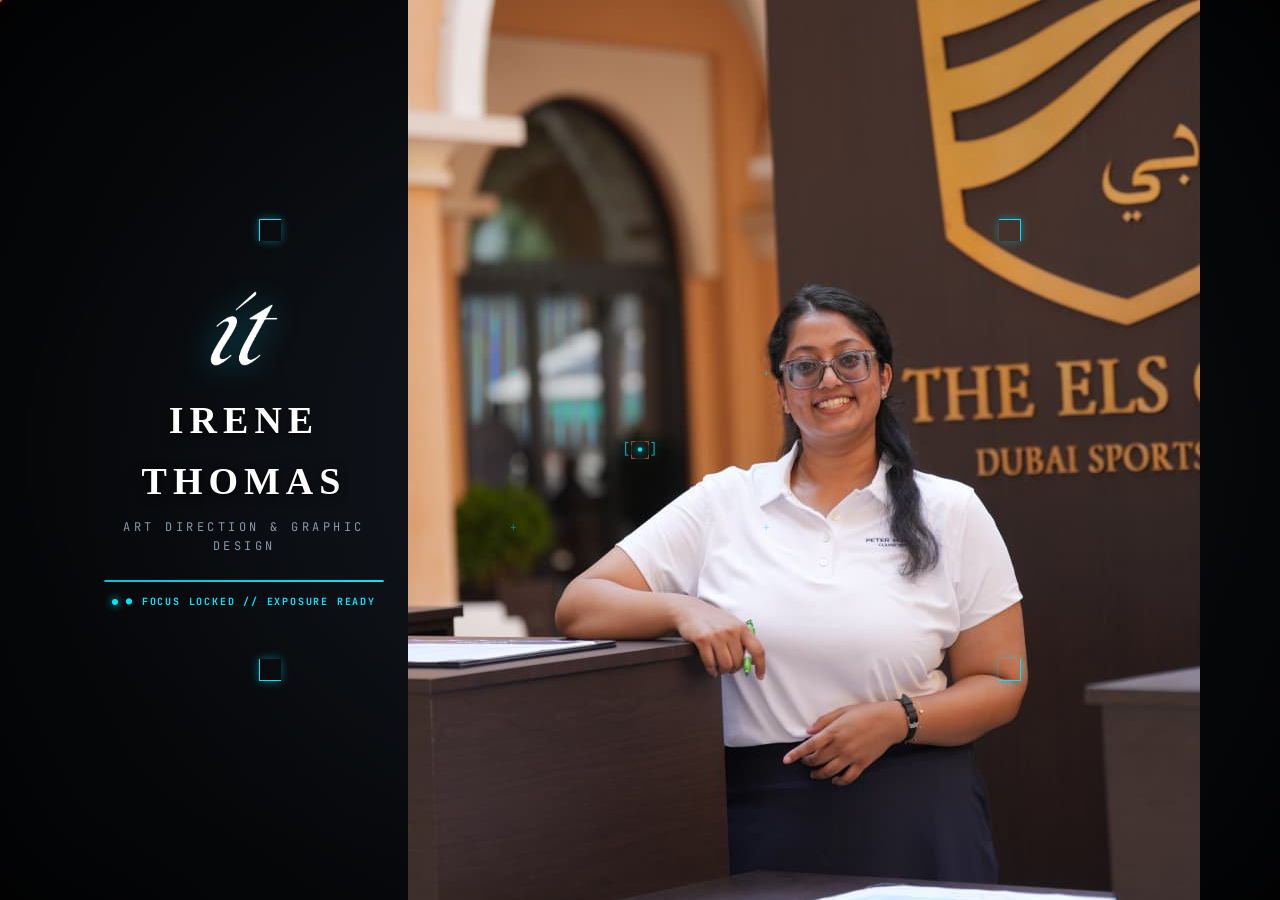
==== commit 55e683e4: "Fix mobile P0-P2 review issues: width-based mode switch, CSS cleanup, lazy media, safe areas, and re" ====
--- a/index.html
+++ b/index.html
@@ -2,37 +2,42 @@
 <html lang="en">
 <head>
   <meta charset="UTF-8">
-  <meta name="viewport" content="width=device-width, initial-scale=1.0">
+  <meta name="viewport" content="width=device-width, initial-scale=1.0, viewport-fit=cover">
   <title>Irene Thomas — Graphic Designer & Art Director | Creative Showcase</title>
   <meta name="description" content="Visual portfolio of Irene Thomas, Graphic Designer & Art Director in Dubai. Featuring commercial e-commerce campaigns, brand identity systems, and motion design.">
   <link rel="icon" href="data:image/svg+xml,<svg xmlns='http://www.w3.org/2000/svg' viewBox='0 0 100 100'><text y='.9em' font-size='90'>✦</text></svg>">
 
-  <!-- PHASE 1: Layout Mode & Cursor Capability Detection (Dictated Strictly by Resolution: Portrait = Mobile, Landscape = PC; Shows Cursor when Present) -->
+  <!-- Width-Based, Virtual-Keyboard-Immune Mode & Cursor Capability Detection -->
   <script>
     (function () {
       var root = document.documentElement;
-      var mqPortrait = window.matchMedia('(orientation: portrait)');
+      var mqMobileWidth = window.matchMedia('(max-width: 820px)');
       var mqCursor = window.matchMedia('(hover: hover) and (pointer: fine)');
       var mqAnyFine = window.matchMedia ? window.matchMedia('(any-pointer: fine)') : null;
-
-      function isPortraitResolution() {
+      var lastInnerWidth = typeof window !== 'undefined' ? window.innerWidth : 0;
+
+      function isMobileViewport() {
         if (typeof window === 'undefined') return false;
-        // Strictly dictated by screen resolution / aspect ratio:
-        // Height >= Width -> Portrait (Mobile Page)
-        // Width > Height  -> Landscape (PC / Desktop Page)
-        return window.innerHeight >= window.innerWidth;
+        return mqMobileWidth.matches || window.innerWidth <= 820;
       }
 
       function applyLayoutMode() {
-        var isPortrait = isPortraitResolution();
-        var mode = isPortrait ? 'mobile' : 'desktop';
+        var isMob = isMobileViewport();
+        var mode = isMob ? 'mobile' : 'desktop';
         var prev = root.getAttribute('data-mode');
         root.setAttribute('data-mode', mode);
         if (prev !== mode) {
           window.dispatchEvent(new CustomEvent('atelier:modechange', {
-            detail: { mode: mode, isMobile: isPortrait, isDesktop: !isPortrait, isPortrait: isPortrait }
+            detail: { mode: mode, isMobile: isMob, isDesktop: !isMob, isPortrait: isMob }
           }));
         }
+      }
+
+      function handleWidthResize() {
+        var w = window.innerWidth;
+        if (w === lastInnerWidth) return;
+        lastInnerWidth = w;
+        applyLayoutMode();
       }
 
       var hasCursor = Boolean((mqCursor && mqCursor.matches) || (mqAnyFine && mqAnyFine.matches));
@@ -54,7 +59,6 @@
       applyLayoutMode();
       applyCursorMode();
 
-      // Dynamic pointer detection: if a mouse, trackpad or stylus is moved, a cursor is present!
       window.addEventListener('mousemove', function () {
         if (!hasCursor) setCursorPresent(true);
       }, { passive: true });
@@ -73,21 +77,29 @@
         else if (mq.addListener) mq.addListener(fn);
       }
 
-      bindChange(mqPortrait, applyLayoutMode);
-      window.addEventListener('resize', applyLayoutMode);
-      window.addEventListener('orientationchange', applyLayoutMode);
+      bindChange(mqMobileWidth, function () {
+        lastInnerWidth = window.innerWidth;
+        applyLayoutMode();
+      });
+      window.addEventListener('resize', handleWidthResize);
+      window.addEventListener('orientationchange', function () {
+        setTimeout(function () {
+          lastInnerWidth = window.innerWidth;
+          applyLayoutMode();
+        }, 60);
+      });
       bindChange(mqCursor, applyCursorMode);
       if (mqAnyFine) bindChange(mqAnyFine, applyCursorMode);
 
       window.AtelierMode = {
-        isMobile: function () { return isPortraitResolution(); },
-        isDesktop: function () { return !isPortraitResolution(); },
-        isPortrait: function () { return isPortraitResolution(); },
-        isLandscape: function () { return !isPortraitResolution(); },
+        isMobile: function () { return isMobileViewport(); },
+        isDesktop: function () { return !isMobileViewport(); },
+        isPortrait: function () { return isMobileViewport(); },
+        isLandscape: function () { return !isMobileViewport(); },
         hasFineHover: function () { return hasCursor; },
         hasCursor: function () { return hasCursor; },
         applyLayoutMode: applyLayoutMode,
-        mqPortrait: mqPortrait,
+        mqMobileWidth: mqMobileWidth,
         mqCursor: mqCursor
       };
     })();
@@ -141,7 +153,7 @@
         <!-- Focal Subject (This starts softly blurred and snaps to 4K sharp on 100%) -->
         <div class="viewfinder-subject is-focusing" id="viewfinder-subject">
           <div class="vf-monogram-wrap">
-            <img src="assets/brand/it_logo_white.png" alt="IT Logo" class="vf-monogram-img">
+            <img data-desktop-src="assets/brand/it_logo_white.png" alt="IT Logo" class="vf-monogram-img">
           </div>
           <h1 class="vf-title">IRENE THOMAS</h1>
           <p class="vf-subtitle">ART DIRECTION &amp; GRAPHIC DESIGN</p>
@@ -152,13 +164,13 @@
           </div>
           <div class="vf-status-line">
             <span class="vf-status-indicator" id="vf-status-indicator"></span>
-            <span class="vf-status-text" id="viewfinder-status-text">ACQUIRING FOCUS... 0%</span>
+            <span class="vf-status-text" id="viewfinder-status-text">Opening Atelier... 0%</span>
           </div>
         </div>
 
         <!-- Mobile Focused Portrait Card (Revealed at Focus Lock; Sized at Exact Mobile Card Crop) -->
         <div class="vf-mobile-photo-card" id="vf-mobile-photo-card" aria-hidden="true">
-          <img src="assets/optimized/new_additions/PP.jpg" alt="Irene Thomas" id="vf-mobile-photo-img" decoding="async">
+          <img data-desktop-src="assets/optimized/new_additions/PP.jpg" alt="Irene Thomas" id="vf-mobile-photo-img" decoding="async">
           <div class="vf-mobile-photo-badge">THE ELS CLUB // DUBAI SPORTS CITY</div>
         </div>
       </div>
@@ -294,9 +306,9 @@
             <!-- Living Ambient Canvas identical to live page -->
             <div class="layer-ambient-art-canvas" id="ps-artboard-ambient" aria-hidden="true">
               <div class="ambient-art-blur-plate plate-a is-active" id="ps-ambient-blur-plate"
-                style="background-image: url('assets/optimized/new_additions/PP.jpg');"></div>
+                data-desktop-bg="assets/optimized/new_additions/PP.jpg"></div>
               <div class="ambient-art-ghost-plate plate-a is-active" id="ps-ambient-ghost-plate"
-                style="background-image: url('assets/optimized/new_additions/PP.jpg');"></div>
+                data-desktop-bg="assets/optimized/new_additions/PP.jpg"></div>
               <div class="ambient-drafting-grid"></div>
             </div>
 
@@ -344,7 +356,7 @@
             <aside class="left-margin-atelier-rail" id="ps-build-left-rail" aria-label="Stage Telemetry & Quick Stepper">
               <button type="button" class="left-rail-step-btn" title="Previous Showcase Stage">▲</button>
               <div class="left-rail-art-window" title="Active Stage Artwork">
-                <img src="assets/optimized/new_additions/PP.jpg" alt="Stage Preview" decoding="async">
+                <img data-desktop-src="assets/optimized/new_additions/PP.jpg" alt="Stage Preview" decoding="async">
                 <span class="left-rail-art-frame"></span>
               </div>
               <div class="left-rail-stage-counter">01 / 16</div>
@@ -457,8 +469,8 @@
                     <div class="hero-pills-row" id="ps-build-pills">
                       <span class="hero-pill">📍 Al Khail Gate, Dubai, UAE</span>
                       <a href="tel:+971563482737" class="hero-pill">📞 +971 56 348 2737</a>
-                      <a href="https://linkedin.com" target="_blank" rel="noopener" class="hero-pill">LI: Irene Thomas</a>
-                      <a href="https://behance.net" target="_blank" rel="noopener" class="hero-pill">Be: Irene Thomas</a>
+                      <a href="mailto:irene28thomas@gmail.com" class="hero-pill">✉️ irene28thomas@gmail.com</a>
+                      <a href="Irene_Resume_2026.pdf" download class="hero-pill">📄 Download Resume</a>
                     </div>
                   </div>
 
@@ -470,7 +482,7 @@
                     </div>
 
                     <div class="portrait-image-crop img-upload-box ps-build-portrait-card" id="ps-build-portrait">
-                      <img src="assets/optimized/new_additions/PP.jpg" alt="Irene Thomas - Graphic Designer" decoding="async">
+                      <img data-desktop-src="assets/optimized/new_additions/PP.jpg" alt="Irene Thomas - Graphic Designer" decoding="async">
                       <div class="portrait-badge-overlay" id="ps-build-portrait-tag">THE ELS CLUB // DUBAI SPORTS CITY</div>
 
                       <!-- 8-Handle Cyan Free Transform Bounding Box -->
@@ -780,109 +792,72 @@
        ======================================================================= -->
   <div id="atelier-gram-root" class="atelier-gram-root" aria-label="Irene Thomas Atelier Mobile Application">
     
-    <!-- FLOATING SPATIAL COMPASS HUD (REPLACES TRADITIONAL MOBILE CHROME) -->
-    <aside class="ag-spatial-compass-hud" id="ag-spatial-compass-hud" aria-label="Spatial Portfolio Wayfinding">
-      <!-- Top HUD Bar -->
+    <!-- SINGLE MINIMALIST MOBILE TOP HEADER -->
+    <aside class="ag-spatial-compass-hud" id="ag-spatial-compass-hud" aria-label="Portfolio Navigation">
       <div class="ag-hud-top-bar">
-        <div class="ag-hud-brand-monogram" onclick="if(window.switchAtelierGramTab) window.switchAtelierGramTab('feed')" role="button" tabindex="0">
+        <button type="button" class="ag-hud-brand-monogram" onclick="if(window.switchAtelierGramTab) window.switchAtelierGramTab('feed')">
           <span class="ag-hud-monogram-badge">IT</span>
-          <span class="ag-hud-brand-title">SEB // ATELIER</span>
-        </div>
-        <div class="ag-hud-act-badge" id="ag-hud-act-indicator">
-          <span class="ag-hud-act-num">01 / 08</span>
-          <span class="ag-hud-act-label">OMNICHANNEL</span>
-        </div>
-      </div>
-
-      <!-- Bottom HUD Bar -->
-      <div class="ag-hud-bottom-bar">
+          <span class="ag-hud-brand-title">IRENE THOMAS</span>
+        </button>
         <button type="button" class="ag-compass-capsule" id="ag-compass-capsule" onclick="toggleSpatialChapterIndex()" aria-expanded="false" aria-label="Open Chapter Index">
-          <svg class="ag-compass-icon" width="14" height="14" viewBox="0 0 24 24" fill="none" stroke="currentColor" stroke-width="2">
-            <circle cx="12" cy="12" r="10"/>
-            <polygon points="16.24 7.76 14.12 14.12 7.76 16.24 9.88 9.88 16.24 7.76"/>
-          </svg>
-          <span class="ag-compass-act-name" id="ag-compass-act-name">01 // OMNICHANNEL</span>
-          <svg class="ag-compass-chevron" width="10" height="10" viewBox="0 0 24 24" fill="none" stroke="currentColor" stroke-width="2.5"><polyline points="6 9 12 15 18 9"/></svg>
+          <span class="ag-compass-act-name" id="ag-compass-act-name">01 / 08 · Campaigns</span>
+          <svg class="ag-compass-chevron" width="12" height="12" viewBox="0 0 24 24" fill="none" stroke="currentColor" stroke-width="2.5"><polyline points="6 9 12 15 18 9"/></svg>
         </button>
-        <button type="button" class="ag-hud-audio-btn" id="ag-hud-audio-btn" onclick="toggleGlobalSpatialAudio()" aria-label="Toggle Ambiance Audio">
-          <span class="ag-audio-bars">
-            <span class="bar bar-1"></span><span class="bar bar-2"></span><span class="bar bar-3"></span>
-          </span>
-          <span class="ag-audio-label">AUDIO</span>
-        </button>
-      </div>
-
-      <!-- Radial / Arc Chapter Index Menu (Unfolds on Tap) -->
+      </div>
+
+      <!-- Chapter Index Sheet (Unfolds on Tap) -->
       <div class="ag-radial-chapter-index" id="ag-radial-chapter-index" aria-hidden="true">
         <div class="ag-radial-backdrop" onclick="toggleSpatialChapterIndex(false)"></div>
         <div class="ag-radial-menu-sheet">
           <div class="ag-radial-header">
-            <span class="ag-radial-title">SPATIAL MONOGRAPH // 8 ACTS</span>
+            <span class="ag-radial-title">Portfolio Chapters · 8 Acts</span>
             <button type="button" class="ag-radial-close-btn" onclick="toggleSpatialChapterIndex(false)" aria-label="Close Index">✕</button>
           </div>
           <div class="ag-radial-chapters-grid">
             <button type="button" class="ag-chapter-btn is-active" data-act-target="ag-act-omnichannel" onclick="jumpToSpatialAct('ag-act-omnichannel', this)">
               <span class="ag-ch-idx">01</span>
-              <span class="ag-ch-name">OMNICHANNEL ORBIT</span>
-              <span class="ag-ch-meta">12 Multi-Ratio Systems</span>
+              <span class="ag-ch-name">Omnichannel Campaigns</span>
+              <span class="ag-ch-meta">12 Multi-Format Ad Systems</span>
             </button>
             <button type="button" class="ag-chapter-btn" data-act-target="ag-act-cinema" onclick="jumpToSpatialAct('ag-act-cinema', this)">
               <span class="ag-ch-idx">02</span>
-              <span class="ag-ch-name">BARNEY DALE CINEMA</span>
-              <span class="ag-ch-meta">2000×915 Panoramic Filmstrip</span>
+              <span class="ag-ch-name">Barney Dale: The Cloud</span>
+              <span class="ag-ch-meta">2D Animated Short &amp; Storyboard</span>
             </button>
             <button type="button" class="ag-chapter-btn" data-act-target="ag-act-nivara" onclick="jumpToSpatialAct('ag-act-nivara', this)">
               <span class="ag-ch-idx">03</span>
-              <span class="ag-ch-name">NIVARA BOTANICAL FOLIO</span>
-              <span class="ag-ch-meta">13 Spreads &amp; CAD Dielines</span>
+              <span class="ag-ch-name">Nivara Brand Book</span>
+              <span class="ag-ch-meta">13 Spreads &amp; Packaging Dielines</span>
             </button>
             <button type="button" class="ag-chapter-btn" data-act-target="ag-act-retail" onclick="jumpToSpatialAct('ag-act-retail', this)">
               <span class="ag-ch-idx">04</span>
-              <span class="ag-ch-name">THE OPEN 2026 RETAIL</span>
-              <span class="ag-ch-meta">In-Store Architectural Collateral</span>
+              <span class="ag-ch-name">The Open 2026 Retail</span>
+              <span class="ag-ch-meta">In-Store Displays &amp; Posters</span>
             </button>
             <button type="button" class="ag-chapter-btn" data-act-target="ag-act-crm" onclick="jumpToSpatialAct('ag-act-crm', this)">
               <span class="ag-ch-idx">05</span>
-              <span class="ag-ch-name">CRM TELEMETRY CONSOLE</span>
-              <span class="ag-ch-meta">5000px Dispatch &amp; Retina Loupe</span>
+              <span class="ag-ch-name">CRM Email Systems</span>
+              <span class="ag-ch-meta">VIP Campaigns &amp; Magnifier</span>
             </button>
             <button type="button" class="ag-chapter-btn" data-act-target="ag-act-genai" onclick="jumpToSpatialAct('ag-act-genai', this)">
               <span class="ag-ch-idx">06</span>
-              <span class="ag-ch-name">GENERATIVE AI STUDIO</span>
-              <span class="ag-ch-meta">Bifurcated Prompt Wipe</span>
+              <span class="ag-ch-name">Generative AI Studio</span>
+              <span class="ag-ch-meta">Concept-to-Final Comparison</span>
             </button>
             <button type="button" class="ag-chapter-btn" data-act-target="ag-act-archive" onclick="jumpToSpatialAct('ag-act-archive', this)">
               <span class="ag-ch-idx">07</span>
-              <span class="ag-ch-name">HERITAGE ARCHIVE</span>
-              <span class="ag-ch-meta">30-Year Swatch Deck &amp; Posters</span>
+              <span class="ag-ch-name">Editorial Lookbook</span>
+              <span class="ag-ch-meta">Print Posters &amp; Store Collateral</span>
             </button>
             <button type="button" class="ag-chapter-btn" data-act-target="ag-act-colophon" onclick="jumpToSpatialAct('ag-act-colophon', this)">
               <span class="ag-ch-idx">08</span>
-              <span class="ag-ch-name">EXECUTIVE COLOPHON</span>
-              <span class="ag-ch-meta">Live UTC HUD &amp; Tactile vCard</span>
+              <span class="ag-ch-name">About &amp; Contact</span>
+              <span class="ag-ch-meta">Dubai Studio &amp; Direct Inquiry</span>
             </button>
           </div>
         </div>
       </div>
     </aside>
-
-    <!-- Legacy Top Architectural Header kept in DOM for backward compatibility -->
-    <header class="ag-top-header" id="ag-mobile-top-header" style="display: none;" aria-hidden="true">
-      <div class="ag-header-left">
-        <div class="ag-header-brand-mark">IT</div>
-        <div class="ag-header-title-group">
-          <span class="ag-header-name" id="ag-header-dynamic-title">ATELIER // CURATED</span>
-          <span class="ag-header-coords">DUBAI DESIGN DISTRICT • 25°12'N 55°18'E</span>
-        </div>
-      </div>
-      <div class="ag-header-right">
-        <span class="ag-header-badge">2026 ARCHIVE</span>
-        <a href="Irene_Resume_2026.pdf" download class="ag-header-cv-btn" title="Download CV">
-          <svg width="11" height="11" viewBox="0 0 24 24" fill="none" stroke="currentColor" stroke-width="2.2"><path d="M21 15v4a2 2 0 0 1-2 2H5a2 2 0 0 1-2-2v-4M7 10l5 5 5-5M12 15V3"/></svg>
-          <span>CV</span>
-        </a>
-      </div>
-    </header>
 
     <!-- 2. Main Tab Viewport Container -->
     <main class="ag-tab-viewport-container">
@@ -936,7 +911,7 @@
             <button type="button" class="ag-story-highlight-item ag-story-node" data-story="storefront" onclick="openStoryViewer('storefront')" aria-label="Story Highlight: Storefront">
               <div class="ag-highlight-ring ag-story-ring-outer">
                 <div class="ag-highlight-avatar">
-                  <img src="assets/optimized/new_additions/Jack Nicklaus Collection _ Slider Desktop 1920x600.jpg" alt="Storefront" loading="lazy">
+                  <img src="assets/optimized/new_additions/Jack Nicklaus Collection _ Slider Mobile 640x427.jpg" alt="Storefront" loading="lazy">
                 </div>
               </div>
               <span class="ag-highlight-label">Storefront</span>
@@ -980,22 +955,22 @@
              ACT 01: OMNICHANNEL CAMPAIGN ORBIT
              Full-screen stage canvas filling 100dvh with floating petal arc dial
              =================================================================== -->
-        <article class="ag-spatial-act ag-feed-post-card ag-module-omnichannel" id="ag-act-omnichannel" data-act="1" data-act-name="OMNICHANNEL" data-post-id="omnichannel">
+        <article class="ag-spatial-act ag-feed-post-card ag-module-omnichannel" id="ag-act-omnichannel" data-act="1" data-act-name="Campaigns" data-post-id="omnichannel">
           <div class="ag-spatial-stage-canvas" id="ag-omni-expanded-card" onclick="openActivePetalLightbox()">
             <div class="ag-omnichannel-stage is-ratio-1-1" id="ag-omnichannel-stage">
               <img id="ag-omnichannel-active-img" class="ag-petal-stage-img" src="assets/optimized/new_additions/TaylorMade Hi-Toe 5 Wedges Ad 1080x1080.jpg" alt="TaylorMade Hi-Toe 5 Wedges 1:1 Feed Master" loading="lazy">
               <div class="ag-petal-inspect-hint">
                 <svg width="11" height="11" viewBox="0 0 24 24" fill="none" stroke="currentColor" stroke-width="2.5"><circle cx="11" cy="11" r="8"/><path d="m21 21-4.35-4.35M11 8v6M8 11h6"/></svg>
-                <span>TAP TO EXAMINE MASTER</span>
+                <span>Tap to inspect</span>
               </div>
             </div>
           </div>
 
           <header class="ag-act-header ag-omni-hud-header">
             <div class="ag-act-tag-row">
-              <span class="ag-act-badge">ACT 01 // ORBIT</span>
-              <span class="ag-petal-hud-ratio" id="ag-petal-hud-ratio">1:1 FEED MASTER</span>
-              <span class="ag-petal-hud-dims" id="ag-petal-hud-dims">1080 × 1080 PX</span>
+              <span class="ag-act-badge">01 · Omnichannel Campaigns</span>
+              <span class="ag-petal-hud-ratio" id="ag-petal-hud-ratio">1:1 FEED</span>
+              <span class="ag-petal-hud-dims" id="ag-petal-hud-dims">1080 × 1080 px</span>
               <!-- Buttons for test compatibility -->
               <button type="button" class="ag-specs-accordion-btn" style="display:none;" onclick="toggleSpecsDrawer('omni-drawer', this)">SPECS</button>
               <button type="button" class="ag-post-heart-btn" style="display:none;" onclick="togglePostLike(this)">HEART</button>
@@ -1006,10 +981,10 @@
 
           <div class="ag-petal-floating-overlay" id="ag-petal-floating-overlay" aria-label="Circular Petal Wheel">
             <div class="ag-petal-filter-bar ag-omnichannel-ratio-bar">
-              <button type="button" class="ag-petal-filter-btn ag-omnichannel-ratio-btn" data-filter="1-1" onclick="switchOmnichannelRatio('1:1', this)">1:1 FEED</button>
-              <button type="button" class="ag-petal-filter-btn ag-omnichannel-ratio-btn" data-filter="9-16" onclick="switchOmnichannelRatio('9:16', this)">9:16 STORY</button>
-              <button type="button" class="ag-petal-filter-btn ag-omnichannel-ratio-btn" data-filter="16-9" onclick="switchOmnichannelRatio('16:9', this)">16:9 DISPLAY</button>
-              <button type="button" class="ag-petal-filter-btn ag-omnichannel-ratio-btn is-active" data-filter="all" onclick="filterPetalDial('all', this)">ALL (12)</button>
+              <button type="button" class="ag-petal-filter-btn ag-omnichannel-ratio-btn" data-filter="1-1" aria-label="1:1 Feed format" onclick="switchOmnichannelRatio('1:1', this)">1:1</button>
+              <button type="button" class="ag-petal-filter-btn ag-omnichannel-ratio-btn" data-filter="9-16" aria-label="9:16 Story format" onclick="switchOmnichannelRatio('9:16', this)">9:16</button>
+              <button type="button" class="ag-petal-filter-btn ag-omnichannel-ratio-btn" data-filter="16-9" aria-label="16:9 Display format" onclick="switchOmnichannelRatio('16:9', this)">16:9</button>
+              <button type="button" class="ag-petal-filter-btn ag-omnichannel-ratio-btn is-active" data-filter="all" aria-label="All 12 assets" onclick="filterPetalDial('all', this)">ALL (12)</button>
             </div>
 
             <div class="ag-petal-dial-wrapper" id="ag-feed-petal-dial-wrapper">
@@ -1030,33 +1005,33 @@
         <article class="ag-spatial-act ag-feed-post-card ag-module-cinema" id="ag-act-cinema" data-act="2" data-act-name="CINEMA" data-post-id="editorial-print">
           <header class="ag-act-header">
             <div class="ag-act-tag-row">
-              <span class="ag-act-badge">ACT 02 // 70MM CINEMA</span>
-              <span class="ag-act-pill">2000 × 915 MASTER</span>
-              <span class="ag-barney-scene-tag" id="ag-barney-scene-tag">STAGE 01: PROLOGUE</span>
+              <span class="ag-act-badge">02 · Film &amp; Storyboard</span>
+              <span class="ag-act-pill">2000 × 915 px</span>
+              <span class="ag-barney-scene-tag" id="ag-barney-scene-tag">Scene 01: Prologue</span>
             </div>
             <h2 class="ag-act-title">Barney Dale: The Cloud</h2>
-            <p class="ag-act-desc">Directed 2D Animated Graphic Narrative // Authentic 2000×915 Episodic Storyboard</p>
+            <p class="ag-act-desc">Directed 2D animated short film and panoramic storyboard</p>
           </header>
 
-          <div class="ag-barney-pan-canvas ag-episodic-pan-viewport" id="ag-barney-filmstrip-viewport" onclick="openLightboxWithImage('assets/real_works/Barney_Dale__The_Cloud_story_arc.jpg', 'Barney Dale: The Cloud — Master Episodic Storyboard Arc', 'Authentic 2000×915 Panoramic Master Artboard // 4-Stage Progressive Narrative')">
+          <div class="ag-barney-pan-canvas ag-episodic-pan-viewport" id="ag-barney-filmstrip-viewport" onclick="openLightboxWithImage('assets/real_works/Barney_Dale__The_Cloud_story_arc.jpg', 'Barney Dale: The Cloud — Storyboard Arc', 'Panoramic Storyboard · 4-Stage Narrative')">
             <div class="ag-barney-pan-track" id="ag-barney-filmstrip-track">
               <img id="ag-barney-pan-img" src="assets/optimized/Barney_Dale__The_Cloud_story_arc.jpg" alt="Barney Dale Episodic Storyboard Arc" loading="lazy">
             </div>
             <div class="ag-barney-film-grain-overlay"></div>
             <div class="ag-barney-inspect-hint">
               <svg width="11" height="11" viewBox="0 0 24 24" fill="none" stroke="currentColor" stroke-width="2.5"><circle cx="11" cy="11" r="8"/><path d="m21 21-4.35-4.35M11 8v6M8 11h6"/></svg>
-              <span>TAP FOR 300DPI LIGHTBOX</span>
-            </div>
-          </div>
-
-          <video id="ag-overview-barney-video" src="assets/real_works/Barney_Dale__The_Cloud_story_arc.mp4" poster="assets/optimized/Barney_Dale__The_Cloud_story_arc_poster.webp" loop muted playsinline style="position: absolute; width: 1px; height: 1px; opacity: 0; pointer-events: none;"></video>
+              <span>Tap to inspect</span>
+            </div>
+          </div>
+
+          <video id="ag-overview-barney-video" data-src="assets/optimized/Barney_Dale__The_Cloud_story_arc.mp4" poster="assets/optimized/Barney_Dale__The_Cloud_story_arc_poster.webp" loop muted playsinline style="position: absolute; width: 1px; height: 1px; opacity: 0; pointer-events: none;" preload="none"></video>
 
           <footer class="ag-barney-controls-hud">
             <button type="button" class="ag-director-commentary-pill ag-reel-mute-btn" id="ag-barney-audio-pill" onclick="toggleMobileVideoAudio(this, 'ag-overview-barney-video')" aria-label="Toggle Director's Soundtrack Commentary">
               <span class="ag-audio-waveform">
                 <span class="bar bar-1"></span><span class="bar bar-2"></span><span class="bar bar-3"></span><span class="bar bar-4"></span>
               </span>
-              <span class="ag-commentary-label">DIRECTOR'S COMMENTARY // 24FPS SOUNDTRACK</span>
+              <span class="ag-commentary-label">Tap to play with sound</span>
             </button>
 
             <div class="ag-jogwheel-container" id="ag-barney-jogwheel-container" aria-label="70mm Filmstrip Scrubber">
@@ -1065,7 +1040,7 @@
                 <div class="ag-jogwheel-needle"></div>
                 <div class="ag-jogwheel-center-cap">70MM</div>
               </div>
-              <div class="ag-jogwheel-hint">◂ SCRUB 70MM JOG-WHEEL TO PAN SCENES ▸</div>
+              <div class="ag-jogwheel-hint">◂ Drag wheel to scrub storyboard ▸</div>
             </div>
           </footer>
         </article>
@@ -1074,14 +1049,14 @@
              ACT 03: NIVARA BOTANICAL COSMETICS
              Full-screen tactile spread folio (01-13) with CAD Dieline X-Ray Peel
              =================================================================== -->
-        <article class="ag-spatial-act ag-feed-post-card ag-module-brand-folio" id="ag-act-nivara" data-act="3" data-act-name="NIVARA FOLIO" data-post-id="nivara">
+        <article class="ag-spatial-act ag-feed-post-card ag-module-brand-folio" id="ag-act-nivara" data-act="3" data-act-name="Brand Identity" data-post-id="nivara">
           <header class="ag-act-header">
             <div class="ag-act-tag-row">
-              <span class="ag-act-badge">ACT 03 // FOLIO</span>
+              <span class="ag-act-badge">03 · Nivara Brand Identity</span>
               <span class="ag-folio-spread-num" id="ag-nivara-spread-num">SPREAD 01 / 13</span>
               <button type="button" class="ag-folio-cad-toggle-btn" id="ag-nivara-cad-btn" onclick="toggleNivaraDielines()">
                 <span class="ag-cad-icon">📐</span>
-                <span>CAD DIELINES</span>
+                <span>Packaging Dielines</span>
               </button>
             </div>
             <h2 class="ag-act-title">Nivara Botanical Cosmetics</h2>
@@ -1093,7 +1068,7 @@
               <img id="ag-nivara-spread-img" src="assets/optimized/brand_identity/Brand Identity_NIVARA_Version Irene-01.jpg" alt="Active Nivara Spread" loading="lazy">
               <div class="ag-folio-zoom-hint">
                 <svg width="11" height="11" viewBox="0 0 24 24" fill="none" stroke="currentColor" stroke-width="2.5"><circle cx="11" cy="11" r="8"/><path d="m21 21-4.35-4.35M11 8v6M8 11h6"/></svg>
-                <span>TAP TO EXAMINE SPREAD</span>
+                <span>Tap to inspect</span>
               </div>
             </div>
 
@@ -1103,7 +1078,7 @@
               <div class="ag-cad-fold-line left"></div>
               <div class="ag-cad-fold-line right"></div>
               <div class="ag-cad-crease-mark"></div>
-              <span class="ag-cad-spec-tag">DIN A4 LANDSCAPE // 300 DPI // 3MM BLEED // FOIL STAMP</span>
+              <span class="ag-cad-spec-tag">DIN A4 Print Layout · 3mm Bleed · Foil Stamp</span>
             </div>
 
             <div class="ag-nivara-peel-handle" id="ag-nivara-peel-handle" aria-label="X-Ray Peel Handle">
@@ -1164,8 +1139,8 @@
         <article class="ag-spatial-act ag-feed-post-card ag-module-the-open" id="ag-act-retail" data-act="4" data-act-name="THE OPEN RETAIL" data-post-id="the-open">
           <header class="ag-act-header">
             <div class="ag-act-tag-row">
-              <span class="ag-act-badge">ACT 04 // SPATIAL VITRINE</span>
-              <span class="ag-the-open-spec" id="ag-the-open-spec">THE OPEN 2026 // A4 STORE COLLATERAL // 300 DPI</span>
+              <span class="ag-act-badge">04 · Championship Retail</span>
+              <span class="ag-the-open-spec" id="ag-the-open-spec">The Open 2026 · In-Store Print Collateral</span>
             </div>
             <h2 class="ag-act-title">Championship Sports Retail</h2>
             <p class="ag-act-desc">The Open 2026 Official Tournament Flagship Store Collateral &amp; In-Store Vitrines</p>
@@ -1176,7 +1151,7 @@
               <img id="ag-the-open-active-img" src="assets/optimized/new_additions/The Open Major Offers 2026 A4 UAE Select Stores 1.jpg" alt="The Open 2026 Store Collateral" loading="lazy">
               <div class="ag-the-open-inspect-hint">
                 <svg width="11" height="11" viewBox="0 0 24 24" fill="none" stroke="currentColor" stroke-width="2.5"><circle cx="11" cy="11" r="8"/><path d="m21 21-4.35-4.35M11 8v6M8 11h6"/></svg>
-                <span>TAP TO EXAMINE FIXTURE</span>
+                <span>Tap to inspect</span>
               </div>
             </div>
             <div class="ag-retail-glass-reflection"></div>
@@ -1199,17 +1174,17 @@
              ACT 05: CRM TELEMETRY CONSOLE
              Cybernetic command console with live teletype & 1500w Retina Loupe
              =================================================================== -->
-        <article class="ag-spatial-act ag-feed-post-card ag-module-crm-dispatch" id="ag-act-crm" data-act="5" data-act-name="CRM TELEMETRY" data-post-id="storefront">
+        <article class="ag-spatial-act ag-feed-post-card ag-module-crm-dispatch" id="ag-act-crm" data-act="5" data-act-name="CRM Email" data-post-id="storefront">
           <header class="ag-act-header ag-crm-telemetry-header">
             <div class="ag-act-tag-row">
-              <span class="ag-act-badge">ACT 05 // CYBERNETIC CRM</span>
+              <span class="ag-act-badge">05 · CRM Email Systems</span>
               <span class="ag-crm-telemetry-pill">5,000PX ULTRA-LONG</span>
               <span class="ag-crm-spec-dims" id="ag-crm-spec-dims" style="display:none;">5,000 × 1,200</span>
               <span class="ag-crm-spec-grid" id="ag-crm-spec-grid" style="display:none;">Modular Grid</span>
               <span class="ag-crm-active-file" id="ag-crm-active-file" style="display:none;">Callaway_VIP_Newsletter.html</span>
             </div>
             <div class="ag-crm-teletype-stream" id="ag-crm-teletype-stream">
-              <span class="ag-teletype-ticker">SYS_METRICS: +42% CONVERSION LIFT // OPEN RATE: 48.7% // PATRON REACH: 18,400+ // DUBAI PRIVATE MEMBERS</span>
+              <span class="ag-teletype-ticker">Impact: +42% Conversion Lift · 48.7% Open Rate · 18,400+ Subscribers</span>
             </div>
           </header>
 
@@ -1218,7 +1193,7 @@
               <img id="ag-overview-crm-img" src="assets/optimized/new_additions/crm_vip_launch_750w.webp" alt="CRM VIP Direct Dispatch" loading="lazy">
               <div class="ag-crm-retina-loupe" id="ag-crm-retina-loupe" aria-label="1500w Retina Loupe">
                 <div class="ag-loupe-reticle"></div>
-                <div class="ag-loupe-spec-tag">1500W RETINA // 2.5X</div>
+                <div class="ag-loupe-spec-tag">2.5× Zoom</div>
               </div>
             </div>
           </div>
@@ -1230,7 +1205,7 @@
                 <button type="button" class="ag-crm-pill ag-crm-tab-btn" data-thread="majors" onclick="switchOverviewCrm('majors', this)">MAJOR TOURNAMENTS</button>
                 <button type="button" class="ag-crm-pill ag-crm-tab-btn" data-thread="vessel" onclick="switchOverviewCrm('vessel', this)">VESSEL LUXURY</button>
               </div>
-              <button type="button" class="ag-crm-loupe-btn" id="ag-crm-loupe-btn" onclick="inspectActiveCrmAsset()">🔍 1500W RETINA LOUPE</button>
+              <button type="button" class="ag-crm-loupe-btn" id="ag-crm-loupe-btn" onclick="inspectActiveCrmAsset()">Inspect Full Email</button>
             </div>
           </footer>
         </article>
@@ -1239,16 +1214,16 @@
              ACT 06: GENERATIVE AI CONCEPT STUDIO
              Full-screen bifurcated split-screen wipe slider
              =================================================================== -->
-        <article class="ag-spatial-act ag-feed-post-card ag-module-genai-terminal" id="ag-act-genai" data-act="6" data-act-name="AI STUDIO" data-post-id="ai-studio">
+        <article class="ag-spatial-act ag-feed-post-card ag-module-genai-terminal" id="ag-act-genai" data-act="6" data-act-name="AI Direction" data-post-id="ai-studio">
           <header class="ag-act-header">
             <div class="ag-act-tag-row">
-              <span class="ag-act-badge">ACT 06 // NEURAL STUDIO</span>
-              <span class="ag-token-pill">--v 6.0</span>
-              <span class="ag-token-pill">--style raw</span>
-              <span class="ag-token-pill">CFG 7.0</span>
-            </div>
-            <h2 class="ag-act-title">Neural Concept Staging</h2>
-            <p class="ag-act-desc">Bifurcated Split-Screen Wipe: Raw Diffusion Tokens vs. Final Production Direction</p>
+              <span class="ag-act-badge">06 · Generative AI Studio</span>
+              <span class="ag-token-pill">Concept Study</span>
+              <span class="ag-token-pill">Art Direction</span>
+              <span class="ag-token-pill">Final Retouch</span>
+            </div>
+            <h2 class="ag-act-title">Generative Art Direction</h2>
+            <p class="ag-act-desc">Slide to compare initial AI concept with final retouched production</p>
           </header>
 
           <div class="ag-genai-wipe-stage" id="ag-genai-bifurcated-canvas" onclick="openActiveGenAiLightbox()">
@@ -1292,10 +1267,10 @@
              ACT 07: 30-YEAR HERITAGE ARCHIVE
              3D cascading swatch cards with brand filtering
              =================================================================== -->
-        <article class="ag-spatial-act ag-feed-post-card ag-module-lookbook-showroom" id="ag-act-archive" data-act="7" data-act-name="HERITAGE ARCHIVE" data-post-id="gfore">
+        <article class="ag-spatial-act ag-feed-post-card ag-module-lookbook-showroom" id="ag-act-archive" data-act="7" data-act-name="Print Archive" data-post-id="gfore">
           <header class="ag-act-header">
             <div class="ag-act-tag-row">
-              <span class="ag-act-badge">ACT 07 // 30Y ARCHIVE</span>
+              <span class="ag-act-badge">07 · Editorial Archive</span>
               <span class="ag-act-pill">PHYSICAL SWATCH DECK</span>
             </div>
             <h2 class="ag-act-title">30-Year Heritage Archive</h2>
@@ -1323,7 +1298,7 @@
 
           <footer class="ag-archive-footer-hud">
             <div class="ag-museum-placard-strip">
-              <span class="ag-placard-title">SWISS ASYMMETRIC GRID</span> · <span>DIN A1 ARCHIVAL PRINT</span> · <span>300 DPI</span>
+              <span class="ag-placard-title">Editorial Print Grid</span> · <span>DIN A1 Exhibition Print</span> · <span>Offset</span>
             </div>
           </footer>
         </article>
@@ -1332,14 +1307,14 @@
              ACT 08: EXECUTIVE COLOPHON
              Monolithic architectural statement with live time/location HUD & vCard
              =================================================================== -->
-        <article class="ag-spatial-act ag-feed-post-card ag-module-executive-dossier" id="ag-act-colophon" data-act="8" data-act-name="EXECUTIVE COLOPHON" data-post-id="hardware">
+        <article class="ag-spatial-act ag-feed-post-card ag-module-executive-dossier" id="ag-act-colophon" data-act="8" data-act-name="About & Contact" data-post-id="hardware">
           <header class="ag-act-header">
             <div class="ag-act-tag-row">
-              <span class="ag-act-badge">ACT 08 // COLOPHON</span>
-              <span class="ag-colophon-live-time" id="ag-colophon-live-time">DUBAI GST: --:--:-- // UTC+4</span>
-            </div>
-            <h2 class="ag-act-title">Architectural Colophon</h2>
-            <p class="ag-act-desc">Curatorial Dossier, Executive Credentials &amp; Direct Commission Directives</p>
+              <span class="ag-act-badge">08 · About & Contact</span>
+              <span class="ag-colophon-live-time" id="ag-colophon-live-time">Dubai (GST): --:--:--</span>
+            </div>
+            <h2 class="ag-act-title">About &amp; Credentials</h2>
+            <p class="ag-act-desc">Experience, creative credentials &amp; direct contact</p>
           </header>
 
           <div class="ag-colophon-monolith-stage">
@@ -1351,13 +1326,13 @@
                 </div>
                 <div class="ag-vcard-identity-text">
                   <h3 class="ag-vcard-name">IRENE THOMAS</h3>
-                  <span class="ag-vcard-role">Senior Creative Director // Atelier Lead</span>
+                  <span class="ag-vcard-role">Senior Creative Director · Brand &amp; Art Direction</span>
                   <span class="ag-vcard-coords">DUBAI DESIGN DISTRICT • 25°12'N 55°18'E</span>
                 </div>
               </div>
               <div class="ag-vcard-status-badge">
                 <span class="ag-status-dot"></span>
-                <span>AVAILABLE FOR SELECT COMMISSIONS 2026</span>
+                <span>Available for Creative Roles & Projects · 2026</span>
               </div>
               <div class="ag-vcard-signature-seal">
                 <span class="ag-seal-stamp">IT // ARCHIVE 2026</span>
@@ -1371,7 +1346,7 @@
                 <svg width="12" height="12" viewBox="0 0 24 24" fill="none" stroke="currentColor" stroke-width="2.2"><path d="M21 15v4a2 2 0 0 1-2 2H5a2 2 0 0 1-2-2v-4M7 10l5 5 5-5M12 15V3"/></svg>
                 <span>DOWNLOAD RESUME (PDF)</span>
               </a>
-              <a href="mailto:contact@irenethomas.design" class="ag-colophon-btn" title="Start Briefing">
+              <a href="mailto:irene28thomas@gmail.com" class="ag-colophon-btn" title="Start Briefing">
                 <svg width="12" height="12" viewBox="0 0 24 24" fill="none" stroke="currentColor" stroke-width="2.2"><path d="M4 4h16c1.1 0 2 .9 2 2v12c0 1.1-.9 2-2 2H4c-1.1 0-2-.9-2-2V6c0-1.1.9-2 2-2z"/><polyline points="22,6 12,13 2,6"/></svg>
                 <span>START DIRECT BRIEFING</span>
               </a>
@@ -1545,32 +1520,32 @@
           </div>
 
           <div class="ag-explore-tile" data-cat="commerce" onclick="openLightboxWithImage('assets/optimized/new_additions/Jack Nicklaus Collection _ Slider Desktop 1920x600.jpg')">
-            <img src="assets/optimized/new_additions/Jack Nicklaus Collection _ Slider Desktop 1920x600.jpg" alt="Jack Nicklaus Slider" loading="lazy">
+            <img src="assets/optimized/new_additions/Jack Nicklaus Collection _ Slider Mobile 640x427.jpg" alt="Jack Nicklaus Slider" loading="lazy">
             <span class="ag-tile-badge">SLIDER</span>
           </div>
 
           <div class="ag-explore-tile" data-cat="commerce" onclick="openLightboxWithImage('assets/optimized/new_additions/Adidas New Collection _ Slider Desktop 1920x600.jpg')">
-            <img src="assets/optimized/new_additions/Adidas New Collection _ Slider Desktop 1920x600.jpg" alt="Adidas Slider" loading="lazy">
+            <img src="assets/optimized/new_additions/Adidas New Collection _ Slider Mobile 640x427.jpg" alt="Adidas Slider" loading="lazy">
             <span class="ag-tile-badge">ADIDAS</span>
           </div>
 
           <div class="ag-explore-tile" data-cat="commerce" onclick="openLightboxWithImage('assets/optimized/new_additions/JLindeberg 30Y Collection Slider Web 1920x600.jpg')">
-            <img src="assets/optimized/new_additions/JLindeberg 30Y Collection Slider Web 1920x600.jpg" alt="JLindeberg Slider" loading="lazy">
+            <img src="assets/optimized/new_additions/JLindeberg 30Y Collection Slider Mobile 640x427.jpg" alt="JLindeberg Slider" loading="lazy">
             <span class="ag-tile-badge">J.LINDEBERG</span>
           </div>
 
           <div class="ag-explore-tile" data-cat="commerce" onclick="openLightboxWithImage('assets/optimized/new_additions/TaylorMade Sailors Point Collection Slider 1920x600.jpg')">
-            <img src="assets/optimized/new_additions/TaylorMade Sailors Point Collection Slider 1920x600.jpg" alt="Sailors Point Slider" loading="lazy">
+            <img src="assets/optimized/new_additions/TaylorMade Sailors Point Collection Slider 640x427.jpg" alt="Sailors Point Slider" loading="lazy">
             <span class="ag-tile-badge">SAILORS POINT</span>
           </div>
 
           <div class="ag-explore-tile" data-cat="commerce" onclick="openLightboxWithImage('assets/optimized/new_additions/TaylorMade Palms and Pastels Staff Bag Slider 1920x600.jpg')">
-            <img src="assets/optimized/new_additions/TaylorMade Palms and Pastels Staff Bag Slider 1920x600.jpg" alt="Palms & Pastels Slider" loading="lazy">
+            <img src="assets/optimized/new_additions/TaylorMade Palms and Pastels Staff Bag Slider 640x427.jpg" alt="Palms & Pastels Slider" loading="lazy">
             <span class="ag-tile-badge">STAFF BAG</span>
           </div>
 
           <div class="ag-explore-tile" data-cat="commerce" onclick="openLightboxWithImage('assets/optimized/new_additions/Vessel New Collection Golf Bags Slider Web 1920x600.jpg')">
-            <img src="assets/optimized/new_additions/Vessel New Collection Golf Bags Slider Web 1920x600.jpg" alt="Vessel Slider" loading="lazy">
+            <img src="assets/optimized/new_additions/Vessel New Collection Golf Bags Slider Mobile 640x427.jpg" alt="Vessel Slider" loading="lazy">
             <span class="ag-tile-badge">VESSEL BAGS</span>
           </div>
 
@@ -1628,16 +1603,16 @@
           <!-- REEL 1: PART SALE 2026 APPAREL STORY -->
           <article class="ag-reel-snap-item">
             <div class="ag-reel-top-bar">
-              <span class="ag-reel-live-tag">● 60 FPS // KINETIC MOTION</span>
+              <span class="ag-reel-live-tag">● Kinetic Motion</span>
               <button type="button" class="ag-reel-mute-btn" onclick="toggleMobileReelAudio(this)" aria-label="Toggle Audio">🔊</button>
             </div>
-            <video class="ag-reel-video-element" loop playsinline autoplay muted poster="assets/optimized/new_additions/PART_SALE_2026_Apparel_Story_poster.webp">
-              <source src="assets/optimized/new_additions/PART SALE 2026 Apparel Story.mp4" type="video/mp4">
+            <video class="ag-reel-video-element" loop playsinline muted poster="assets/optimized/new_additions/PART_SALE_2026_Apparel_Story_poster.webp" preload="none">
+              <source data-src="assets/optimized/new_additions/PART SALE 2026 Apparel Story.mp4" type="video/mp4">
             </video>
 
             <div class="ag-reels-bottom-meta-overlay">
               <div class="ag-reel-author-tag">
-                <span>PART SALE 2026 // Luxury Retail Campaign</span>
+                <span>PART SALE 2026 · Luxury Retail Campaign</span>
                 <span class="ag-project-badge">9:16 VERTICAL</span>
               </div>
               <p class="ag-reel-caption">
@@ -1657,13 +1632,13 @@
               <span class="ag-reel-live-tag">● 2D NARRATIVE SHORT</span>
               <button type="button" class="ag-reel-mute-btn" onclick="toggleMobileReelAudio(this)" aria-label="Toggle Audio">🔊</button>
             </div>
-            <video class="ag-reel-video-element" loop playsinline muted poster="assets/optimized/Barney_Dale__The_Cloud_story_arc.jpg">
-              <source src="assets/optimized/Barney_Dale__The_Cloud_story_arc.mp4" type="video/mp4">
+            <video class="ag-reel-video-element" loop playsinline muted poster="assets/optimized/Barney_Dale__The_Cloud_story_arc.jpg" preload="none">
+              <source data-src="assets/optimized/Barney_Dale__The_Cloud_story_arc.mp4" type="video/mp4">
             </video>
 
             <div class="ag-reels-bottom-meta-overlay">
               <div class="ag-reel-author-tag">
-                <span>BARNEY DALE: THE CLOUD // Directed Short Film</span>
+                <span>BARNEY DALE: THE CLOUD · Directed Short Film</span>
                 <span class="ag-project-badge">SAE DUBAI</span>
               </div>
               <p class="ag-reel-caption">
@@ -1683,14 +1658,14 @@
               <span class="ag-reel-live-tag">● TECHNICAL TEXTILES</span>
               <button type="button" class="ag-reel-mute-btn" onclick="toggleMobileReelAudio(this)" aria-label="Toggle Audio">🔊</button>
             </div>
-            <video class="ag-reel-video-element" loop playsinline muted poster="assets/optimized/Galvin_Green_New_Collection_poster.jpg">
-              <source src="assets/optimized/Galvin_Green_New_Collection.webm" type="video/webm">
-              <source src="assets/optimized/Galvin_Green_New_Collection.mp4" type="video/mp4">
+            <video class="ag-reel-video-element" loop playsinline muted poster="assets/optimized/Galvin_Green_New_Collection_poster.jpg" preload="none">
+              <source data-src="assets/optimized/Galvin_Green_New_Collection.webm" type="video/webm">
+              <source data-src="assets/optimized/Galvin_Green_New_Collection.mp4" type="video/mp4">
             </video>
 
             <div class="ag-reels-bottom-meta-overlay">
               <div class="ag-reel-author-tag">
-                <span>GALVIN GREEN // Hydro-Tech Kinetic Installation</span>
+                <span>GALVIN GREEN · Kinetic Installation</span>
                 <span class="ag-project-badge">FLAGSHIP SCREEN</span>
               </div>
               <p class="ag-reel-caption">
@@ -1705,14 +1680,14 @@
               <span class="ag-reel-live-tag">● KINETIC TYPOGRAPHY</span>
               <button type="button" class="ag-reel-mute-btn" onclick="toggleMobileReelAudio(this)" aria-label="Toggle Audio">🔊</button>
             </div>
-            <video class="ag-reel-video-element" loop playsinline muted poster="assets/optimized/LAB_Golf_DF3__Back_in_stock_poster.jpg">
-              <source src="assets/optimized/LAB_Golf_DF3__Back_in_stock.webm" type="video/webm">
-              <source src="assets/optimized/LAB_Golf_DF3__Back_in_stock.mp4" type="video/mp4">
+            <video class="ag-reel-video-element" loop playsinline muted poster="assets/optimized/LAB_Golf_DF3__Back_in_stock_poster.jpg" preload="none">
+              <source data-src="assets/optimized/LAB_Golf_DF3__Back_in_stock.webm" type="video/webm">
+              <source data-src="assets/optimized/LAB_Golf_DF3__Back_in_stock.mp4" type="video/mp4">
             </video>
 
             <div class="ag-reels-bottom-meta-overlay">
               <div class="ag-reel-author-tag">
-                <span>L.A.B. GOLF DF3 // Tour Replenishment Broadcast</span>
+                <span>L.A.B. GOLF DF3 · Tour Broadcast</span>
                 <span class="ag-project-badge">TOUR BROADCAST</span>
               </div>
               <p class="ag-reel-caption">
@@ -1748,8 +1723,8 @@
           <article class="ag-crm-canvas-card">
             
             <header class="ag-crm-canvas-meta-bar">
-              <span class="ag-crm-file-title" id="ag-crm-active-file">FILE: eGolf_VIP_Seasonal_Launch_5000px.webp</span>
-              <span class="ag-crm-specs-pill" id="ag-crm-active-specs">5,000 × 1,200 PX // RETINA 2X</span>
+              <span class="ag-crm-file-title" id="ag-crm-active-file">eGolf VIP Seasonal Launch</span>
+              <span class="ag-crm-specs-pill" id="ag-crm-active-specs">5,000 × 1,200 px · High-Res</span>
             </header>
 
             <!-- Dynamic Viewport-Filling 5,000px Vertical Scroll Canvas -->
@@ -1821,7 +1796,7 @@
             </div>
             
             <div class="ag-dossier-hero-text">
-              <span class="ag-dossier-serial">ARCHIVAL RECORD // 08</span>
+              <span class="ag-dossier-serial">Portfolio Dossier</span>
               <h2 class="ag-dossier-name">Irene Thomas</h2>
               <p class="ag-dossier-role">Lead Graphic Designer &amp; Visual Art Director</p>
               <div class="ag-dossier-contact-line">
@@ -2061,7 +2036,7 @@
         <div class="ag-cinema-modal-projector">
           <div class="ag-filmstrip-sprocket-rail top"></div>
           <div class="ag-cinema-modal-screen">
-            <video id="ag-cinema-modal-video" src="assets/real_works/Barney_Dale__The_Cloud_story_arc.mp4" poster="assets/optimized/Barney_Dale__The_Cloud_story_arc_poster.webp" loop muted playsinline autoplay></video>
+            <video id="ag-cinema-modal-video" data-src="assets/optimized/Barney_Dale__The_Cloud_story_arc.mp4" poster="assets/optimized/Barney_Dale__The_Cloud_story_arc_poster.webp" loop muted playsinline preload="none"></video>
             <div class="ag-cinema-modal-hud">
               <span class="ag-cinema-modal-pill" id="ag-cinema-modal-title">BARNEY DALE: THE CLOUD</span>
               <button type="button" class="ag-cinema-modal-sound-btn" onclick="toggleMobileVideoAudio(this, 'ag-cinema-modal-video')">🔊 SOUND</button>
@@ -2100,12 +2075,12 @@
               <div class="ag-cad-fold-line left"></div>
               <div class="ag-cad-fold-line right"></div>
               <div class="ag-cad-crease-mark"></div>
-              <span class="ag-cad-spec-tag">CAD PACKAGING DIELINES // 300DPI MASTER</span>
+              <span class="ag-cad-spec-tag">Packaging Dielines · Print Layout</span>
             </div>
           </div>
           <div class="ag-nivara-modal-hud">
-            <span class="ag-nivara-modal-tag" id="ag-nivara-modal-tag">SPREAD 01 // MASTER LOGOTYPE ANATOMY</span>
-            <button type="button" class="ag-nivara-modal-cad-btn" onclick="toggleNivaraModalDielines()">📐 TOGGLE CAD DIELINES</button>
+            <span class="ag-nivara-modal-tag" id="ag-nivara-modal-tag">Spread 01 · Master Logotype Anatomy</span>
+            <button type="button" class="ag-nivara-modal-cad-btn" onclick="toggleNivaraModalDielines()">Toggle Packaging Dielines</button>
           </div>
           <div class="ag-nivara-spreads-filmstrip">
 <button type="button" class="ag-nivara-thumb-btn is-active" onclick="switchNivaraModalSpread(0, this)">01</button>
@@ -2148,9 +2123,9 @@
             </div>
           </div>
           <div class="ag-hw-modal-nav-tabs">
-            <button type="button" class="ag-hw-modal-tab is-active" onclick="switchHardwareModal('callaway', this)">01 // CALLAWAY</button>
-            <button type="button" class="ag-hw-modal-tab" onclick="switchHardwareModal('taylormade', this)">02 // TAYLORMADE</button>
-            <button type="button" class="ag-hw-modal-tab" onclick="switchHardwareModal('pxg', this)">03 // PXG GEN8</button>
+            <button type="button" class="ag-hw-modal-tab is-active" onclick="switchHardwareModal('callaway', this)">01 · Callaway</button>
+            <button type="button" class="ag-hw-modal-tab" onclick="switchHardwareModal('taylormade', this)">02 · TaylorMade</button>
+            <button type="button" class="ag-hw-modal-tab" onclick="switchHardwareModal('pxg', this)">03 · PXG Gen8</button>
           </div>
         </div>
       </div>
@@ -2159,10 +2134,10 @@
       <div class="ag-bespoke-story-view" id="ag-story-view-retail">
         <div class="ag-storefront-modal-stage">
           <div class="ag-sf-modal-viewport-frame is-desktop" id="ag-sf-modal-viewport-frame">
-            <img id="ag-sf-modal-img" src="assets/optimized/new_additions/Jack Nicklaus Collection _ Slider Desktop 1920x600.jpg" alt="Storefront Viewport" loading="lazy">
+            <img id="ag-sf-modal-img" src="assets/optimized/new_additions/Jack Nicklaus Collection _ Slider Mobile 640x427.jpg" alt="Storefront Viewport" loading="lazy">
           </div>
           <div class="ag-sf-modal-hud">
-            <span class="ag-sf-modal-res" id="ag-sf-modal-res">1920 × 600 PX // VIEWPORT DESKTOP (16:5)</span>
+            <span class="ag-sf-modal-res" id="ag-sf-modal-res">1920 × 600 px · Desktop (16:5)</span>
           </div>
           <div class="ag-sf-modal-device-toggles">
             <button type="button" class="ag-sf-modal-dev is-active" onclick="morphStorefrontModalDev('desktop', this)">DESKTOP 16:5</button>
@@ -2185,7 +2160,7 @@
             <img id="ag-museum-modal-img" src="assets/optimized/posters/Mental Health Awareness Poster Set 3-01.jpg" alt="Mental Health Poster" loading="lazy">
           </div>
           <div class="ag-museum-modal-placard">
-            <span class="ag-museum-modal-title" id="ag-museum-modal-title">SPECTRUM OF MIND // SET 03</span>
+            <span class="ag-museum-modal-title" id="ag-museum-modal-title">Spectrum of Mind · Set 03</span>
             <span class="ag-museum-modal-type" id="ag-museum-modal-type">Helvetica Neue Light · Swiss Typography Asymmetry</span>
           </div>
           <div class="ag-museum-modal-tabs">
@@ -2210,7 +2185,7 @@
               <button type="button" class="ag-crm-m-pill" onclick="switchCrmModalCampaign('majors', this)">MAJOR OFFERS</button>
               <button type="button" class="ag-crm-m-pill" onclick="switchCrmModalCampaign('vessel', this)">VESSEL LUXURY</button>
             </div>
-            <button type="button" class="ag-crm-m-zoom-btn" onclick="inspectActiveCrmAsset()">🔍 1500W RETINA LOUPE</button>
+            <button type="button" class="ag-crm-m-zoom-btn" onclick="inspectActiveCrmAsset()">Inspect Full Email</button>
           </div>
         </div>
       </div>
@@ -2219,7 +2194,7 @@
       <div class="ag-bespoke-story-view" id="ag-story-view-ai">
         <div class="ag-ai-modal-stage">
           <div class="ag-ai-modal-terminal-top">
-            <span class="ag-ai-m-tag">CONTROLNET_DEPTH // LATENT_DIFFUSION_NODE</span>
+            <span class="ag-ai-m-tag">AI Visual Direction · Concept Study</span>
           </div>
           <div class="ag-ai-modal-canvas" onclick="openActiveGenAiLightbox()">
             <img id="ag-ai-modal-img" src="assets/optimized/new_additions/689352046_18580395709020262_5220540874800235796_n.jpg" alt="AI Footwear Concept" loading="lazy">
@@ -2478,54 +2453,13 @@
     </div>
   </nav>
 
-  <!-- DYNAMIC ARCHITECTURAL FLOATING THUMB CAPSULE & SECTOR SHEET (MOBILE ONLY) -->
-  <div class="mobile-thumb-capsule" id="mobile-thumb-capsule" role="navigation" aria-label="Mobile Chapter Scrubber">
-    <button type="button" class="thumb-cap-btn prev" id="thumb-cap-prev" aria-label="Previous Chapter" onclick="jumpToAdjacentSector(-1)">
-      <svg width="17" height="17" viewBox="0 0 24 24" fill="none" stroke="currentColor" stroke-width="2.6"><path d="M15 18l-6-6 6-6"/></svg>
-    </button>
-    <div class="thumb-cap-core" id="thumb-cap-core" role="button" tabindex="0" aria-label="Tap to open chapter index or drag to scrub chapters" onclick="toggleMobileSectorSheet()" title="Tap to open Chapter Index">
-      <div class="thumb-cap-top-row">
-        <span class="thumb-cap-star" aria-hidden="true">✦</span>
-        <span class="thumb-cap-num" id="thumb-cap-num">01 / 08</span>
-        <span class="thumb-cap-sep" aria-hidden="true">·</span>
-        <span class="thumb-cap-title" id="thumb-cap-title">OVERVIEW</span>
-        <span class="thumb-cap-pct" id="thumb-cap-pct" aria-hidden="true">1/8</span>
-      </div>
-      <div class="thumb-cap-scrubber" id="thumb-cap-scrubber" aria-hidden="true">
-        <div class="thumb-cap-scrubber-fill" id="thumb-cap-scrubber-fill" style="width: 12.5%;"></div>
-      </div>
-    </div>
-    <button type="button" class="thumb-cap-btn next" id="thumb-cap-next" aria-label="Next Chapter" onclick="jumpToAdjacentSector(1)">
-      <svg width="17" height="17" viewBox="0 0 24 24" fill="none" stroke="currentColor" stroke-width="2.6"><path d="M9 18l6-6-6-6"/></svg>
-    </button>
-  </div>
-
-  <!-- EXPANDABLE MOBILE ARCHITECTURAL SECTOR SHEET -->
-  <div class="mobile-sector-sheet-overlay" id="mobile-sector-sheet" onclick="closeMobileSectorSheet(event)">
-    <div class="mobile-sector-sheet-panel" onclick="event.stopPropagation()">
-      <div class="sheet-drag-handle"></div>
-      <div class="sheet-header-row">
-        <div>
-          <span class="sheet-eyebrow">ARCHITECTURAL SECTOR DIRECTORY</span>
-          <h3 class="sheet-headline">Direct Showcase Navigation</h3>
-        </div>
-        <button type="button" class="sheet-close-btn" onclick="toggleMobileSectorSheet()" aria-label="Close Directory">✕</button>
-      </div>
-      <div class="sheet-sectors-list" id="sheet-sectors-list">
-        <!-- Rendered dynamically via JS -->
-      </div>
-    </div>
-  </div>
-
-
-  
   <main id="portfolio-lookbook-root" class="portfolio-lookbook-root" aria-label="Portfolio Showcase Chapters">
   <!-- LAYER 1-4 (Z-INDEX 30): Sectors 01 to 04 -->
   <div id="layer-1-4" class="pinned-burn-layer pinned-burn-layer-14">
     <div class="layer-ambient-art-canvas" aria-hidden="true">
-      <div class="ambient-art-blur-plate plate-a is-active" id="ambient-blur-14-a" style="background-image: url('assets/optimized/new_additions/PP.jpg');"></div>
+      <div class="ambient-art-blur-plate plate-a is-active" id="ambient-blur-14-a" data-desktop-bg="assets/optimized/new_additions/PP.jpg"></div>
       <div class="ambient-art-blur-plate plate-b" id="ambient-blur-14-b"></div>
-      <div class="ambient-art-ghost-plate plate-a is-active" id="ambient-ghost-14-a" style="background-image: url('assets/optimized/new_additions/PP.jpg');"></div>
+      <div class="ambient-art-ghost-plate plate-a is-active" id="ambient-ghost-14-a" data-desktop-bg="assets/optimized/new_additions/PP.jpg"></div>
       <div class="ambient-art-ghost-plate plate-b" id="ambient-ghost-14-b"></div>
       <div class="ambient-drafting-grid"></div>
     </div>
@@ -2555,14 +2489,14 @@
           <div class="hero-pills-row">
             <span class="hero-pill">📍 Al Khail Gate, Dubai, UAE</span>
             <a href="tel:+971563482737" class="hero-pill">📞 +971 56 348 2737</a>
-            <a href="https://linkedin.com" target="_blank" rel="noopener" class="hero-pill">LI: Irene Thomas</a>
-            <a href="https://behance.net" target="_blank" rel="noopener" class="hero-pill">Be: Irene Thomas</a>
+            <a href="mailto:irene28thomas@gmail.com" class="hero-pill">✉️ irene28thomas@gmail.com</a>
+            <a href="Irene_Resume_2026.pdf" download class="hero-pill">📄 Download Resume</a>
           </div>
         </div>
 
         <div class="hero-visual-col">
           <div class="portrait-image-crop img-upload-box" id="container-atelier-portrait">
-            <img src="assets/optimized/new_additions/PP.jpg" alt="Irene Thomas - Graphic Designer" id="img-atelier-portrait" decoding="async">
+            <img data-desktop-src="assets/optimized/new_additions/PP.jpg" alt="Irene Thomas - Graphic Designer" id="img-atelier-portrait" decoding="async">
             <div class="portrait-badge-overlay">THE ELS CLUB // DUBAI SPORTS CITY</div>
           </div>
         </div>
@@ -2620,7 +2554,7 @@
         <div class="stream-track stream-track-left" id="track-left">
           <div class="stream-card tall-card img-upload-box" onclick="openLightboxWithImage('assets/real_works/posters/Mental Health Awareness Poster Set 4-01.jpg', 'The Cognitive Maze (Set 4-01)', 'FINE ART EXHIBITION')">
             <div class="card-inner-media">
-              <img loading="lazy" src="assets/optimized/posters/Mental Health Awareness Poster Set 4-01.jpg" alt="Mental Health Awareness Poster Set 4-01" decoding="async">
+              <img loading="lazy" data-desktop-src="assets/optimized/posters/Mental Health Awareness Poster Set 4-01.jpg" alt="Mental Health Awareness Poster Set 4-01" decoding="async">
             </div>
             <div class="stream-card-overlay">
               <span class="card-tag">EXHIBITION PRINT</span>
@@ -2630,7 +2564,7 @@
           </div>
           <div class="stream-card medium-card img-upload-box" onclick="openLightboxWithImage('assets/real_works/promosheet_banners/Callaway 2026 Chrome Tour Golf Balls.jpg', 'Callaway 2026 Chrome Tour // Campaign Launch', 'RETAIL LAUNCH')">
             <div class="card-inner-media">
-              <img loading="lazy" src="assets/optimized/promosheet_banners/Callaway 2026 Chrome Tour Golf Balls.jpg" alt="Callaway Chrome Tour" decoding="async">
+              <img loading="lazy" data-desktop-src="assets/optimized/promosheet_banners/Callaway 2026 Chrome Tour Golf Balls.jpg" alt="Callaway Chrome Tour" decoding="async">
             </div>
             <div class="stream-card-overlay">
               <span class="card-tag">COMMERCIAL LAUNCH</span>
@@ -2640,7 +2574,7 @@
           </div>
           <div class="stream-card tall-card img-upload-box" onclick="openLightboxWithImage('assets/real_works/posters/Mental Health Awareness Poster Set 3-04.jpg', 'Perspective Shift (Set 3-04)', 'FINE ART EXHIBITION')">
             <div class="card-inner-media">
-              <img loading="lazy" src="assets/optimized/posters/Mental Health Awareness Poster Set 3-04.jpg" alt="Perspective Shift Poster" decoding="async">
+              <img loading="lazy" data-desktop-src="assets/optimized/posters/Mental Health Awareness Poster Set 3-04.jpg" alt="Perspective Shift Poster" decoding="async">
             </div>
             <div class="stream-card-overlay">
               <span class="card-tag">EXHIBITION PRINT</span>
@@ -2652,10 +2586,10 @@
 
         <!-- Track 2: Center -->
         <div class="stream-track stream-track-center" id="track-center">
-          <div class="stream-card video-card living-motion-card img-upload-box" onclick="openLightboxWithVideo('assets/real_works/Barney_Dale__The_Cloud_story_arc.mp4', 'Barney Dale: The Cloud // Animated Short', 'AFTER EFFECTS 2D ANIMATION')">
+          <div class="stream-card video-card living-motion-card img-upload-box" onclick="openLightboxWithVideo('assets/optimized/Barney_Dale__The_Cloud_story_arc.mp4', 'Barney Dale: The Cloud // Animated Short', 'AFTER EFFECTS 2D ANIMATION')">
             <div class="card-inner-media video-media-wrap">
-              <video autoplay muted loop playsinline preload="none" poster="assets/optimized/Barney_Dale__The_Cloud_story_arc_poster.webp" id="stream-ambient-video">
-                <source src="assets/real_works/Barney_Dale__The_Cloud_story_arc.mp4" type="video/mp4">
+              <video data-desktop-autoplay="true" muted loop playsinline preload="none" poster="assets/optimized/Barney_Dale__The_Cloud_story_arc_poster.webp" id="stream-ambient-video">
+                <source data-desktop-src="assets/optimized/Barney_Dale__The_Cloud_story_arc.mp4" type="video/mp4">
               </video>
             </div>
             <div class="stream-card-overlay">
@@ -2666,7 +2600,7 @@
           </div>
           <div class="stream-card wide-card img-upload-box" onclick="openLightboxWithImage('assets/real_works/brand_identity/Brand Identity_NIVARA_Version Irene-05.jpg', 'Nivara Botanicals // Structural Packaging & Bag System', 'BRAND IDENTITY')">
             <div class="card-inner-media">
-              <img loading="lazy" src="assets/optimized/brand_identity/Brand Identity_NIVARA_Version Irene-05.jpg" alt="Nivara Packaging" decoding="async">
+              <img loading="lazy" data-desktop-src="assets/optimized/brand_identity/Brand Identity_NIVARA_Version Irene-05.jpg" alt="Nivara Packaging" decoding="async">
             </div>
             <div class="stream-card-overlay">
               <span class="card-tag">STRUCTURAL PACKAGING</span>
@@ -2676,9 +2610,9 @@
           </div>
           <div class="stream-card medium-card img-upload-box" onclick="openLightboxWithVideo('assets/optimized/Galvin_Green_New_Collection.mp4', 'Galvin Green // Kinetic Performance Apparel Campaign', 'DIGITAL DISPLAY AD')">
             <div class="card-inner-media">
-              <video autoplay muted loop playsinline preload="metadata" poster="assets/optimized/Galvin_Green_New_Collection_poster.webp" width="750" height="900" aria-label="Galvin Green Animated Campaign">
-                <source src="assets/optimized/Galvin_Green_New_Collection.webm" type="video/webm">
-                <source src="assets/optimized/Galvin_Green_New_Collection.mp4" type="video/mp4">
+              <video data-desktop-autoplay="true" muted loop playsinline preload="none" poster="assets/optimized/Galvin_Green_New_Collection_poster.webp" width="750" height="900" aria-label="Galvin Green Animated Campaign">
+                <source data-desktop-src="assets/optimized/Galvin_Green_New_Collection.webm" type="video/webm">
+                <source data-desktop-src="assets/optimized/Galvin_Green_New_Collection.mp4" type="video/mp4">
               </video>
             </div>
             <div class="stream-card-overlay">
@@ -2693,7 +2627,7 @@
         <div class="stream-track stream-track-right" id="track-right">
           <div class="stream-card tall-card img-upload-box" onclick="openLightboxWithImage('assets/real_works/promosheet_banners/PUMA x PTC New Collection.jpg', 'PUMA x PTC // Dubai Launch Campaign', 'RETAIL LAUNCH')">
             <div class="card-inner-media">
-              <img loading="lazy" src="assets/optimized/promosheet_banners/PUMA x PTC New Collection.jpg" alt="PUMA x PTC Collection" decoding="async">
+              <img loading="lazy" data-desktop-src="assets/optimized/promosheet_banners/PUMA x PTC New Collection.jpg" alt="PUMA x PTC Collection" decoding="async">
             </div>
             <div class="stream-card-overlay">
               <span class="card-tag">OMNICHANNEL LAUNCH</span>
@@ -2703,7 +2637,7 @@
           </div>
           <div class="stream-card tall-card img-upload-box" onclick="openLightboxWithImage('assets/real_works/magazine_edit/CTRL+ALT_Layout.jpg', 'CTRL+ALT Magazine // Editorial Spread Art Direction', 'EDITORIAL PRINT')">
             <div class="card-inner-media">
-              <img loading="lazy" src="assets/optimized/magazine_edit/CTRL+ALT_Layout.jpg" alt="CTRL+ALT Editorial" decoding="async">
+              <img loading="lazy" data-desktop-src="assets/optimized/magazine_edit/CTRL+ALT_Layout.jpg" alt="CTRL+ALT Editorial" decoding="async">
             </div>
             <div class="stream-card-overlay">
               <span class="card-tag">EDITORIAL PUBLICATION</span>
@@ -2713,9 +2647,9 @@
           </div>
           <div class="stream-card medium-card img-upload-box" onclick="openLightboxWithVideo('assets/optimized/LAB_Golf_DF3__Back_in_stock.mp4', 'L.A.B. Golf DF3 // Dynamic Restock Campaign', 'KINETIC AD')">
             <div class="card-inner-media">
-              <video autoplay muted loop playsinline preload="metadata" poster="assets/optimized/LAB_Golf_DF3__Back_in_stock_poster.webp" width="750" height="850" aria-label="LAB Golf DF3">
-                <source src="assets/optimized/LAB_Golf_DF3__Back_in_stock.webm" type="video/webm">
-                <source src="assets/optimized/LAB_Golf_DF3__Back_in_stock.mp4" type="video/mp4">
+              <video data-desktop-autoplay="true" muted loop playsinline preload="none" poster="assets/optimized/LAB_Golf_DF3__Back_in_stock_poster.webp" width="750" height="850" aria-label="LAB Golf DF3">
+                <source data-desktop-src="assets/optimized/LAB_Golf_DF3__Back_in_stock.webm" type="video/webm">
+                <source data-desktop-src="assets/optimized/LAB_Golf_DF3__Back_in_stock.mp4" type="video/mp4">
               </video>
             </div>
             <div class="stream-card-overlay">
@@ -2754,11 +2688,11 @@
     <div class="frame-brand-identity">
       <div class="brand-identity-grid">
         <div class="img-upload-box brand-mock-main" onclick="openLightboxWithImage('assets/real_works/Logo_Mock.jpg', 'Nivara Luxury Cosmetics Packaging Mockup', 'BRAND PACKAGING')">
-          <img loading="lazy" src="assets/optimized/Logo_Mock.jpg" alt="Luxury Brand Logo Mockup" decoding="async">
+          <img loading="lazy" data-desktop-src="assets/optimized/Logo_Mock.jpg" alt="Luxury Brand Logo Mockup" decoding="async">
         </div>
         <div class="brand-process-side">
           <div class="img-upload-box process-thumb-card" onclick="openLightboxWithImage('assets/real_works/Nivara_Logo_Trials_05.jpg', 'Nivara Geometric Logo Construction Trials', 'GEOMETRIC IDENTITY')">
-            <img loading="lazy" src="assets/optimized/Nivara_Logo_Trials_05.jpg" alt="Logo Construction &amp; Geometry Trials" decoding="async">
+            <img loading="lazy" data-desktop-src="assets/optimized/Nivara_Logo_Trials_05.jpg" alt="Logo Construction &amp; Geometry Trials" decoding="async">
           </div>
           <div class="brand-meta-card">
             <div>
@@ -2816,7 +2750,7 @@
         <button type="button" class="folio-hover-arrow left" onclick="stepManualSpread(-1)" aria-label="Previous Spread">❮</button>
         <div class="manual-spread-viewport" onclick="openActiveManualLightbox()" >
           
-          <img loading="lazy" src="assets/optimized/brand_identity/Brand Identity_NIVARA_Version Irene-01.jpg" alt="Nivara Brand Guidelines Spread" id="img-manual-active" decoding="async">
+          <img loading="lazy" data-desktop-src="assets/optimized/brand_identity/Brand Identity_NIVARA_Version Irene-01.jpg" alt="Nivara Brand Guidelines Spread" id="img-manual-active" decoding="async">
         </div>
         <button type="button" class="folio-hover-arrow right" onclick="stepManualSpread(1)" aria-label="Next Spread">❯</button>
       </div>
@@ -2903,7 +2837,7 @@
           </div>
         </div>
         <div class="img-upload-box" style="height:auto;" onclick="openLightboxWithImage('assets/optimized/New_Arrivals_Landing_Page_V1.jpg', 'eGolf Megastore // New Season Omnichannel Landing Page', 'E-COMMERCE UX/UI', '1440 / 5286')">
-          <img src="assets/optimized/New_Arrivals_Landing_Page_V1.jpg" alt="eGolf New Arrivals Landing Page V1" style="object-fit:contain; width:100%; height:auto;" decoding="async">
+          <img data-desktop-src="assets/optimized/New_Arrivals_Landing_Page_V1.jpg" alt="eGolf New Arrivals Landing Page V1" style="object-fit:contain; width:100%; height:auto;" decoding="async">
         </div>
       </div>
 
@@ -2946,7 +2880,7 @@
       <div class="studio-banner-stage-wrapper">
         <div class="studio-banner-frame" onclick="openLightboxFromSlider()" title="Click to Inspect Native 900×600 Master">
           <button type="button" class="hw-arrow hw-arrow-prev" onclick="prevHardwareSlider(event)" aria-label="Previous Slide">‹</button>
-          <img loading="lazy" src="assets/optimized/Callaway_Quantum_Series_900x600.jpg" alt="Golf Brand Slider" id="img-active-slider" decoding="async">
+          <img loading="lazy" data-desktop-src="assets/optimized/Callaway_Quantum_Series_900x600.jpg" alt="Golf Brand Slider" id="img-active-slider" decoding="async">
           <button type="button" class="hw-arrow hw-arrow-next" onclick="nextHardwareSlider(event)" aria-label="Next Slide">›</button>
         </div>
       </div>
@@ -2955,7 +2889,7 @@
       <div class="studio-suite-selector-grid">
         <div class="studio-suite-card active" onclick="switchBannerSlider('assets/real_works/Callaway_Quantum_Series_900x600.jpg', 'Callaway Quantum Series', 'Dynamic gold & black directional lighting layout designed for eGolf mobile app and web slider.', this)">
           <div class="suite-card-thumb">
-            <img src="assets/optimized/Callaway_Quantum_Series_900x600.jpg" alt="Callaway Quantum" decoding="async">
+            <img data-desktop-src="assets/optimized/Callaway_Quantum_Series_900x600.jpg" alt="Callaway Quantum" decoding="async">
           </div>
           <div class="suite-card-info">
             <span class="suite-card-num">01 // CALLAWAY</span>
@@ -2965,7 +2899,7 @@
 
         <div class="studio-suite-card" onclick="switchBannerSlider('assets/real_works/TaylorMade_Qi4D_Series_900x600.jpg', 'TaylorMade Qi4D Series', 'High-contrast typography and carbon-fiber aesthetic for TaylorMade flagship launch.', this)">
           <div class="suite-card-thumb">
-            <img src="assets/optimized/TaylorMade_Qi4D_Series_900x600.jpg" alt="TaylorMade Qi4D" decoding="async">
+            <img data-desktop-src="assets/optimized/TaylorMade_Qi4D_Series_900x600.jpg" alt="TaylorMade Qi4D" decoding="async">
           </div>
           <div class="suite-card-info">
             <span class="suite-card-num">02 // TAYLORMADE</span>
@@ -2975,7 +2909,7 @@
 
         <div class="studio-suite-card" onclick="switchBannerSlider('assets/real_works/PXG_GEN8_Irons_900x600.jpg', 'PXG GEN8 Irons', 'Industrial darkness and chrome metallic finish spotlighting precision golf engineering.', this)">
           <div class="suite-card-thumb">
-            <img src="assets/optimized/PXG_GEN8_Irons_900x600.jpg" alt="PXG GEN8" decoding="async">
+            <img data-desktop-src="assets/optimized/PXG_GEN8_Irons_900x600.jpg" alt="PXG GEN8" decoding="async">
           </div>
           <div class="suite-card-info">
             <span class="suite-card-num">03 // PXG GOLF</span>
@@ -3000,9 +2934,9 @@
       <!-- Motion Piece 01: Galvin Green (750x900 Native Portrait Video) -->
       <div class="gif-card-stage">
         <div class="img-upload-box gif-media-frame" onclick="openLightboxWithVideo('assets/optimized/Galvin_Green_New_Collection.mp4', 'Galvin Green // Kinetic Performance Apparel', 'ANIMATED DISPLAY AD')">
-          <video autoplay muted loop playsinline preload="metadata" poster="assets/optimized/Galvin_Green_New_Collection_poster.webp" width="750" height="900" aria-label="Galvin Green Animated Campaign">
-            <source src="assets/optimized/Galvin_Green_New_Collection.webm" type="video/webm">
-            <source src="assets/optimized/Galvin_Green_New_Collection.mp4" type="video/mp4">
+          <video data-desktop-autoplay="true" muted loop playsinline preload="none" poster="assets/optimized/Galvin_Green_New_Collection_poster.webp" width="750" height="900" aria-label="Galvin Green Animated Campaign">
+            <source data-desktop-src="assets/optimized/Galvin_Green_New_Collection.webm" type="video/webm">
+            <source data-desktop-src="assets/optimized/Galvin_Green_New_Collection.mp4" type="video/mp4">
           </video>
         </div>
         <div class="gif-meta-row">
@@ -3017,9 +2951,9 @@
       <!-- Motion Piece 02: L.A.B. Golf DF3 (750x850 Native Portrait Video) -->
       <div class="gif-card-stage">
         <div class="img-upload-box gif-media-frame" onclick="openLightboxWithVideo('assets/optimized/LAB_Golf_DF3__Back_in_stock.mp4', 'L.A.B. Golf DF3 // Dynamic Restock Campaign', 'ANIMATED DISPLAY AD')">
-          <video autoplay muted loop playsinline preload="metadata" poster="assets/optimized/LAB_Golf_DF3__Back_in_stock_poster.webp" width="750" height="850" aria-label="LAB Golf DF3 Restock Campaign">
-            <source src="assets/optimized/LAB_Golf_DF3__Back_in_stock.webm" type="video/webm">
-            <source src="assets/optimized/LAB_Golf_DF3__Back_in_stock.mp4" type="video/mp4">
+          <video data-desktop-autoplay="true" muted loop playsinline preload="none" poster="assets/optimized/LAB_Golf_DF3__Back_in_stock_poster.webp" width="750" height="850" aria-label="LAB Golf DF3 Restock Campaign">
+            <source data-desktop-src="assets/optimized/LAB_Golf_DF3__Back_in_stock.webm" type="video/webm">
+            <source data-desktop-src="assets/optimized/LAB_Golf_DF3__Back_in_stock.mp4" type="video/mp4">
           </video>
         </div>
         <div class="gif-meta-row">
@@ -3035,8 +2969,8 @@
       <div class="gif-card-stage gif-card-stage-reel">
         <div class="vertical-motion-reel-card">
           <div class="reel-video-container">
-            <video id="apparel-story-video" playsinline loop muted autoplay preload="metadata" poster="assets/optimized/new_additions/PART_SALE_2026_Apparel_Story_poster.webp" width="1080" height="1920">
-              <source src="assets/real_works/new_additions/PART SALE 2026 Apparel Story.mp4" type="video/mp4">
+            <video id="apparel-story-video" playsinline loop muted data-desktop-autoplay="true" preload="none" poster="assets/optimized/new_additions/PART_SALE_2026_Apparel_Story_poster.webp" width="1080" height="1920">
+              <source data-desktop-src="assets/optimized/new_additions/PART SALE 2026 Apparel Story.mp4" type="video/mp4">
             </video>
             <div class="reel-controls-overlay">
               <button type="button" class="reel-btn" onclick="toggleReelPlayback()">
@@ -3140,7 +3074,7 @@
             <!-- Slide 01: Adidas Golf -->
             <div class="carousel-slide-housing is-center" data-brand="adidas" data-index="0" onclick="handleCarouselSlideClick(0)">
               <div class="device-screen-bezel">
-                <img class="carousel-slide-img" src="assets/optimized/new_additions/Adidas New Collection _ Slider Desktop 1920x600.jpg" alt="Adidas Golf" decoding="async">
+                <img class="carousel-slide-img" data-desktop-src="assets/optimized/new_additions/Adidas New Collection _ Slider Desktop 1920x600.jpg" alt="Adidas Golf" decoding="async">
                 <div class="slide-peek-label">01 Adidas Golf</div>
                 <div class="device-screen-overlay">
                   <span class="device-zoom-pill">🔍 CLICK TO INSPECT ORIGINAL MASTER</span>
@@ -3151,7 +3085,7 @@
             <!-- Slide 02: J.Lindeberg -->
             <div class="carousel-slide-housing is-next" data-brand="jlindeberg" data-index="1" onclick="handleCarouselSlideClick(1)">
               <div class="device-screen-bezel">
-                <img class="carousel-slide-img" src="assets/optimized/new_additions/JLindeberg 30Y Collection Slider Web 1920x600.jpg" alt="J.Lindeberg" decoding="async">
+                <img class="carousel-slide-img" data-desktop-src="assets/optimized/new_additions/JLindeberg 30Y Collection Slider Web 1920x600.jpg" alt="J.Lindeberg" decoding="async">
                 <div class="slide-peek-label">02 J.Lindeberg</div>
                 <div class="device-screen-overlay">
                   <span class="device-zoom-pill">🔍 CLICK TO INSPECT ORIGINAL MASTER</span>
@@ -3162,7 +3096,7 @@
             <!-- Slide 03: Vessel Driven -->
             <div class="carousel-slide-housing is-hidden" data-brand="vessel" data-index="2" onclick="handleCarouselSlideClick(2)">
               <div class="device-screen-bezel">
-                <img class="carousel-slide-img" src="assets/optimized/new_additions/Vessel New Collection Golf Bags Slider Web 1920x600.jpg" alt="Vessel Driven" decoding="async">
+                <img class="carousel-slide-img" data-desktop-src="assets/optimized/new_additions/Vessel New Collection Golf Bags Slider Web 1920x600.jpg" alt="Vessel Driven" decoding="async">
                 <div class="slide-peek-label">03 Vessel Driven</div>
                 <div class="device-screen-overlay">
                   <span class="device-zoom-pill">🔍 CLICK TO INSPECT ORIGINAL MASTER</span>
@@ -3173,7 +3107,7 @@
             <!-- Slide 04: Jack Nicklaus -->
             <div class="carousel-slide-housing is-hidden" data-brand="nicklaus" data-index="3" onclick="handleCarouselSlideClick(3)">
               <div class="device-screen-bezel">
-                <img class="carousel-slide-img" src="assets/optimized/new_additions/Jack Nicklaus Collection _ Slider Desktop 1920x600.jpg" alt="Jack Nicklaus" decoding="async">
+                <img class="carousel-slide-img" data-desktop-src="assets/optimized/new_additions/Jack Nicklaus Collection _ Slider Desktop 1920x600.jpg" alt="Jack Nicklaus" decoding="async">
                 <div class="slide-peek-label">04 Jack Nicklaus</div>
                 <div class="device-screen-overlay">
                   <span class="device-zoom-pill">🔍 CLICK TO INSPECT ORIGINAL MASTER</span>
@@ -3184,7 +3118,7 @@
             <!-- Slide 05: TM Palms -->
             <div class="carousel-slide-housing is-hidden" data-brand="palms" data-index="4" onclick="handleCarouselSlideClick(4)">
               <div class="device-screen-bezel">
-                <img class="carousel-slide-img" src="assets/optimized/new_additions/TaylorMade Palms and Pastels Staff Bag Slider 1920x600.jpg" alt="TM Palms" decoding="async">
+                <img class="carousel-slide-img" data-desktop-src="assets/optimized/new_additions/TaylorMade Palms and Pastels Staff Bag Slider 1920x600.jpg" alt="TM Palms" decoding="async">
                 <div class="slide-peek-label">05 TM Palms</div>
                 <div class="device-screen-overlay">
                   <span class="device-zoom-pill">🔍 CLICK TO INSPECT ORIGINAL MASTER</span>
@@ -3195,7 +3129,7 @@
             <!-- Slide 06: TM Sailors -->
             <div class="carousel-slide-housing is-prev" data-brand="sailors" data-index="5" onclick="handleCarouselSlideClick(5)">
               <div class="device-screen-bezel">
-                <img class="carousel-slide-img" src="assets/optimized/new_additions/TaylorMade Sailors Point Collection Slider 1920x600.jpg" alt="TM Sailors" decoding="async">
+                <img class="carousel-slide-img" data-desktop-src="assets/optimized/new_additions/TaylorMade Sailors Point Collection Slider 1920x600.jpg" alt="TM Sailors" decoding="async">
                 <div class="slide-peek-label">06 TM Sailors</div>
                 <div class="device-screen-overlay">
                   <span class="device-zoom-pill">🔍 CLICK TO INSPECT ORIGINAL MASTER</span>
@@ -3298,7 +3232,7 @@
             <div class="floating-card floating-card-left" id="card-social-1-1" onclick="openLightboxFromSocial('1-1')">
               <div class="card-ratio-floating-pill">1:1 FEED MASTER</div>
               <div class="card-media-frame frame-1-1">
-                <img id="img-social-1-1" src="assets/optimized/new_additions/TaylorMade Hi-Toe 5 Wedges Ad 1080x1080.jpg" alt="1:1 Feed Master" decoding="async">
+                <img id="img-social-1-1" data-desktop-src="assets/optimized/new_additions/TaylorMade Hi-Toe 5 Wedges Ad 1080x1080.jpg" alt="1:1 Feed Master" decoding="async">
               </div>
             </div>
 
@@ -3306,7 +3240,7 @@
             <div class="floating-card floating-card-center" id="card-social-9-16" onclick="openLightboxFromSocial('9-16')">
               <div class="card-ratio-floating-pill">9:16 VERTICAL STORY</div>
               <div class="card-media-frame frame-9-16">
-                <img id="img-social-9-16" src="assets/optimized/new_additions/TaylorMade Hi-Toe 5 Wedges Ad 1080x1920.jpg" alt="9:16 Story Ad" decoding="async">
+                <img id="img-social-9-16" data-desktop-src="assets/optimized/new_additions/TaylorMade Hi-Toe 5 Wedges Ad 1080x1920.jpg" alt="9:16 Story Ad" decoding="async">
               </div>
             </div>
 
@@ -3314,7 +3248,7 @@
             <div class="floating-card floating-card-right" id="card-social-16-9" onclick="openLightboxFromSocial('16-9')">
               <div class="card-ratio-floating-pill">16:9 DISPLAY NETWORK</div>
               <div class="card-media-frame frame-16-9">
-                <img id="img-social-16-9" src="assets/optimized/new_additions/TaylorMade Hi-Toe 5 Wedges Ad 1920x1080.jpg" alt="16:9 Campaign Banner" decoding="async">
+                <img id="img-social-16-9" data-desktop-src="assets/optimized/new_additions/TaylorMade Hi-Toe 5 Wedges Ad 1920x1080.jpg" alt="16:9 Campaign Banner" decoding="async">
               </div>
             </div>
 
@@ -3330,9 +3264,9 @@
   <!-- LAYER 5-7 (Z-INDEX 20): Sectors 05 to 07 -->
   <div id="layer-5-7" class="pinned-burn-layer pinned-burn-layer-57">
     <div class="layer-ambient-art-canvas" aria-hidden="true">
-      <div class="ambient-art-blur-plate plate-a is-active" id="ambient-blur-57-a" style="background-image: url('assets/optimized/Barney_Dale__The_Cloud_story_arc.jpg');"></div>
+      <div class="ambient-art-blur-plate plate-a is-active" id="ambient-blur-57-a" data-desktop-bg="assets/optimized/Barney_Dale__The_Cloud_story_arc.jpg"></div>
       <div class="ambient-art-blur-plate plate-b" id="ambient-blur-57-b"></div>
-      <div class="ambient-art-ghost-plate plate-a is-active" id="ambient-ghost-57-a" style="background-image: url('assets/optimized/Barney_Dale__The_Cloud_story_arc.jpg');"></div>
+      <div class="ambient-art-ghost-plate plate-a is-active" id="ambient-ghost-57-a" data-desktop-bg="assets/optimized/Barney_Dale__The_Cloud_story_arc.jpg"></div>
       <div class="ambient-art-ghost-plate plate-b" id="ambient-ghost-57-b"></div>
       <div class="ambient-drafting-grid"></div>
     </div>
@@ -3355,11 +3289,11 @@
         <div class="cinema-split-stage">
           <div class="cinema-video-column">
             <div class="cinema-portrait-player" data-cursor="PLAY CINEMA">
-              <video autoplay muted loop playsinline preload="none" poster="assets/optimized/Barney_Dale__The_Cloud_story_arc_poster.webp" width="1080" height="1920" id="video-barney">
-                <source src="assets/optimized/Barney_Dale__The_Cloud_story_arc.mp4" type="video/mp4">
+              <video data-desktop-autoplay="true" muted loop playsinline preload="none" poster="assets/optimized/Barney_Dale__The_Cloud_story_arc_poster.webp" width="1080" height="1920" id="video-barney">
+                <source data-desktop-src="assets/optimized/Barney_Dale__The_Cloud_story_arc.mp4" type="video/mp4">
               </video>
               <div class="cinema-player-overlay">
-                <button type="button" class="btn-cinema-expand" onclick="openLightboxWithVideo('assets/real_works/Barney_Dale__The_Cloud_story_arc.mp4', 'Barney Dale: The Cloud // Full Animated Short', 'AFTER EFFECTS 2D ANIMATION'); event.stopPropagation();">⛶ Fullscreen View</button>
+                <button type="button" class="btn-cinema-expand" onclick="openLightboxWithVideo('assets/optimized/Barney_Dale__The_Cloud_story_arc.mp4', 'Barney Dale: The Cloud // Full Animated Short', 'AFTER EFFECTS 2D ANIMATION'); event.stopPropagation();">⛶ Fullscreen View</button>
               </div>
             </div>
 
@@ -3378,7 +3312,7 @@
 
             </div>
             <div class="img-upload-box storyboard-panoramic-view" id="box-storyboard" onclick="handleStoryboardBoxClick(event)" >
-              <img loading="lazy" src="assets/optimized/Barney_Dale__The_Cloud_story_arc.jpg" alt="Barney Dale The Cloud 12-Frame Storyboard" id="img-storyboard-main" decoding="async">
+              <img loading="lazy" data-desktop-src="assets/optimized/Barney_Dale__The_Cloud_story_arc.jpg" alt="Barney Dale The Cloud 12-Frame Storyboard" id="img-storyboard-main" decoding="async">
             </div>
             <div class="storyboard-narrative-card">
 
@@ -3426,45 +3360,45 @@
             <div class="poster-gallery-grid" id="poster-grid">
               <!-- Set 4 -->
               <div class="poster-card poster-item set-4 img-upload-box" onclick="openLightboxWithImage('assets/real_works/posters/Mental Health Awareness Poster Set 4-01.jpg', 'The Cognitive Maze (Set 4-01)', 'FINE ART EXHIBITION')">
-                <div class="poster-card-paper"><img loading="lazy" src="assets/optimized/posters/Mental Health Awareness Poster Set 4-01.jpg" alt="Poster Set 4-01" decoding="async"></div>
+                <div class="poster-card-paper"><img loading="lazy" data-desktop-src="assets/optimized/posters/Mental Health Awareness Poster Set 4-01.jpg" alt="Poster Set 4-01" decoding="async"></div>
                 <div class="poster-card-meta"><span class="poster-set-tag">SET 04 // METAPHOR</span><div class="poster-title">The Cognitive Maze</div></div>
               </div>
               <div class="poster-card poster-item set-4 img-upload-box" onclick="openLightboxWithImage('assets/real_works/posters/Mental Health Awareness Poster Set 4-02.jpg', 'Silent Pressure (Set 4-02)', 'FINE ART EXHIBITION')">
-                <div class="poster-card-paper"><img loading="lazy" src="assets/optimized/posters/Mental Health Awareness Poster Set 4-02.jpg" alt="Poster Set 4-02" decoding="async"></div>
+                <div class="poster-card-paper"><img loading="lazy" data-desktop-src="assets/optimized/posters/Mental Health Awareness Poster Set 4-02.jpg" alt="Poster Set 4-02" decoding="async"></div>
                 <div class="poster-card-meta"><span class="poster-set-tag">SET 04 // METAPHOR</span><div class="poster-title">Silent Pressure</div></div>
               </div>
               <div class="poster-card poster-item set-4 img-upload-box" onclick="openLightboxWithImage('assets/real_works/posters/Mental Health Awareness Poster Set 4-03.jpg', 'Inner Equilibrium (Set 4-03)', 'FINE ART EXHIBITION')">
-                <div class="poster-card-paper"><img loading="lazy" src="assets/optimized/posters/Mental Health Awareness Poster Set 4-03.jpg" alt="Poster Set 4-03" decoding="async"></div>
+                <div class="poster-card-paper"><img loading="lazy" data-desktop-src="assets/optimized/posters/Mental Health Awareness Poster Set 4-03.jpg" alt="Poster Set 4-03" decoding="async"></div>
                 <div class="poster-card-meta"><span class="poster-set-tag">SET 04 // METAPHOR</span><div class="poster-title">Inner Equilibrium</div></div>
               </div>
               <!-- Set 3 -->
               <div class="poster-card poster-item set-3 img-upload-box" onclick="openLightboxWithImage('assets/real_works/posters/Mental Health Awareness Poster Set 3-01.jpg', 'Permission to Pause (Set 3-01)', 'FINE ART EXHIBITION')">
-                <div class="poster-card-paper"><img loading="lazy" src="assets/optimized/posters/Mental Health Awareness Poster Set 3-01.jpg" alt="Poster Set 3-01" decoding="async"></div>
+                <div class="poster-card-paper"><img loading="lazy" data-desktop-src="assets/optimized/posters/Mental Health Awareness Poster Set 3-01.jpg" alt="Poster Set 3-01" decoding="async"></div>
                 <div class="poster-card-meta"><span class="poster-set-tag">SET 03 // TYPOGRAPHY</span><div class="poster-title">Permission to Pause</div></div>
               </div>
               <div class="poster-card poster-item set-3 img-upload-box" onclick="openLightboxWithImage('assets/real_works/posters/Mental Health Awareness Poster Set 3-03.jpg', 'Rhythm of Rest (Set 3-03)', 'FINE ART EXHIBITION')">
-                <div class="poster-card-paper"><img loading="lazy" src="assets/optimized/posters/Mental Health Awareness Poster Set 3-03.jpg" alt="Poster Set 3-03" decoding="async"></div>
+                <div class="poster-card-paper"><img loading="lazy" data-desktop-src="assets/optimized/posters/Mental Health Awareness Poster Set 3-03.jpg" alt="Poster Set 3-03" decoding="async"></div>
                 <div class="poster-card-meta"><span class="poster-set-tag">SET 03 // TYPOGRAPHY</span><div class="poster-title">Rhythm of Rest</div></div>
               </div>
               <div class="poster-card poster-item set-3 img-upload-box" onclick="openLightboxWithImage('assets/real_works/posters/Mental Health Awareness Poster Set 3-04.jpg', 'Perspective Shift (Set 3-04)', 'FINE ART EXHIBITION')">
-                <div class="poster-card-paper"><img loading="lazy" src="assets/optimized/posters/Mental Health Awareness Poster Set 3-04.jpg" alt="Poster Set 3-04" decoding="async"></div>
+                <div class="poster-card-paper"><img loading="lazy" data-desktop-src="assets/optimized/posters/Mental Health Awareness Poster Set 3-04.jpg" alt="Poster Set 3-04" decoding="async"></div>
                 <div class="poster-card-meta"><span class="poster-set-tag">SET 03 // TYPOGRAPHY</span><div class="poster-title">Perspective Shift</div></div>
               </div>
               <div class="poster-card poster-item set-3 img-upload-box" onclick="openLightboxWithImage('assets/real_works/posters/Mental Health Awareness Poster Set 3-06.jpg', 'Clarity Through Contrast (Set 3-06)', 'FINE ART EXHIBITION')">
-                <div class="poster-card-paper"><img loading="lazy" src="assets/optimized/posters/Mental Health Awareness Poster Set 3-06.jpg" alt="Poster Set 3-06" decoding="async"></div>
+                <div class="poster-card-paper"><img loading="lazy" data-desktop-src="assets/optimized/posters/Mental Health Awareness Poster Set 3-06.jpg" alt="Poster Set 3-06" decoding="async"></div>
                 <div class="poster-card-meta"><span class="poster-set-tag">SET 03 // TYPOGRAPHY</span><div class="poster-title">Clarity Through Contrast</div></div>
               </div>
               <!-- Set 5 -->
               <div class="poster-card poster-item set-5 img-upload-box" onclick="openLightboxWithImage('assets/real_works/posters/Mental Health Awareness Poster Set 5-01.jpg', 'Emotional Spectrum (Set 5-01)', 'FINE ART EXHIBITION')">
-                <div class="poster-card-paper"><img loading="lazy" src="assets/optimized/posters/Mental Health Awareness Poster Set 5-01.jpg" alt="Poster Set 5-01" decoding="async"></div>
+                <div class="poster-card-paper"><img loading="lazy" data-desktop-src="assets/optimized/posters/Mental Health Awareness Poster Set 5-01.jpg" alt="Poster Set 5-01" decoding="async"></div>
                 <div class="poster-card-meta"><span class="poster-set-tag">SET 05 // PSYCHOLOGY</span><div class="poster-title">Emotional Spectrum</div></div>
               </div>
               <div class="poster-card poster-item set-5 img-upload-box" onclick="openLightboxWithImage('assets/real_works/posters/Mental Health Awareness Poster Set 5-02.jpg', 'De-Stigmatization (Set 5-02)', 'FINE ART EXHIBITION')">
-                <div class="poster-card-paper"><img loading="lazy" src="assets/optimized/posters/Mental Health Awareness Poster Set 5-02.jpg" alt="Poster Set 5-02" decoding="async"></div>
+                <div class="poster-card-paper"><img loading="lazy" data-desktop-src="assets/optimized/posters/Mental Health Awareness Poster Set 5-02.jpg" alt="Poster Set 5-02" decoding="async"></div>
                 <div class="poster-card-meta"><span class="poster-set-tag">SET 05 // PSYCHOLOGY</span><div class="poster-title">De-Stigmatization</div></div>
               </div>
               <div class="poster-card poster-item set-5 img-upload-box" onclick="openLightboxWithImage('assets/real_works/posters/Mental Health Awareness Poster Set 5-03.jpg', 'Resilience Archetype (Set 5-03)', 'FINE ART EXHIBITION')">
-                <div class="poster-card-paper"><img loading="lazy" src="assets/optimized/posters/Mental Health Awareness Poster Set 5-03.jpg" alt="Poster Set 5-03" decoding="async"></div>
+                <div class="poster-card-paper"><img loading="lazy" data-desktop-src="assets/optimized/posters/Mental Health Awareness Poster Set 5-03.jpg" alt="Poster Set 5-03" decoding="async"></div>
                 <div class="poster-card-meta"><span class="poster-set-tag">SET 05 // PSYCHOLOGY</span><div class="poster-title">Resilience Archetype</div></div>
               </div>
             </div>
@@ -3489,7 +3423,7 @@
 
     <div class="promo-gallery-grid">
       <div class="promo-card img-upload-box" onclick="openLightboxWithImage('assets/real_works/promosheet_banners/PUMA x PTC New Collection.jpg', 'PUMA x PTC Palm Tree Crew // Dubai Lifestyle Launch', 'RETAIL LAUNCH')">
-        <div class="promo-card-thumb"><img loading="lazy" src="assets/optimized/promosheet_banners/PUMA x PTC New Collection.jpg" alt="PUMA x PTC" decoding="async"></div>
+        <div class="promo-card-thumb"><img loading="lazy" data-desktop-src="assets/optimized/promosheet_banners/PUMA x PTC New Collection.jpg" alt="PUMA x PTC" decoding="async"></div>
         <div class="promo-card-content">
           <span class="promo-card-tag">APPAREL CAPSULE</span>
           <div class="promo-card-title">PUMA x PTC Collection</div>
@@ -3498,7 +3432,7 @@
       </div>
 
       <div class="promo-card img-upload-box" onclick="openLightboxWithImage('assets/real_works/promosheet_banners/Bettinardi the Antidote Putter Series.jpg', 'Bettinardi The Antidote Series // Precision Milled Putters', 'EQUIPMENT CAMPAIGN')">
-        <div class="promo-card-thumb"><img loading="lazy" src="assets/optimized/promosheet_banners/Bettinardi the Antidote Putter Series.jpg" alt="Bettinardi The Antidote" decoding="async"></div>
+        <div class="promo-card-thumb"><img loading="lazy" data-desktop-src="assets/optimized/promosheet_banners/Bettinardi the Antidote Putter Series.jpg" alt="Bettinardi The Antidote" decoding="async"></div>
         <div class="promo-card-content">
           <span class="promo-card-tag">PRECISION CLUBS</span>
           <div class="promo-card-title">Bettinardi The Antidote</div>
@@ -3507,7 +3441,7 @@
       </div>
 
       <div class="promo-card img-upload-box" onclick="openLightboxWithImage('assets/real_works/promosheet_banners/Callaway 2026 Chrome Tour Golf Balls.jpg', 'Callaway 2026 Chrome Tour // Performance Tier', 'BALL PERFORMANCE')">
-        <div class="promo-card-thumb"><img loading="lazy" src="assets/optimized/promosheet_banners/Callaway 2026 Chrome Tour Golf Balls.jpg" alt="Callaway Chrome Tour" decoding="async"></div>
+        <div class="promo-card-thumb"><img loading="lazy" data-desktop-src="assets/optimized/promosheet_banners/Callaway 2026 Chrome Tour Golf Balls.jpg" alt="Callaway Chrome Tour" decoding="async"></div>
         <div class="promo-card-content">
           <span class="promo-card-tag">TOUR EQUIPMENT</span>
           <div class="promo-card-title">Callaway Chrome Tour</div>
@@ -3516,7 +3450,7 @@
       </div>
 
       <div class="promo-card img-upload-box" onclick="openLightboxWithImage('assets/real_works/promosheet_banners/TaylorMade TP5 TP5x Golf Balls.jpg', 'TaylorMade TP5 / TP5x Multi-Layer Speed Core', 'BALL PROMOTION')">
-        <div class="promo-card-thumb"><img loading="lazy" src="assets/optimized/promosheet_banners/TaylorMade TP5 TP5x Golf Balls.jpg" alt="TaylorMade TP5" decoding="async"></div>
+        <div class="promo-card-thumb"><img loading="lazy" data-desktop-src="assets/optimized/promosheet_banners/TaylorMade TP5 TP5x Golf Balls.jpg" alt="TaylorMade TP5" decoding="async"></div>
         <div class="promo-card-content">
           <span class="promo-card-tag">PREMIUM BALLS</span>
           <div class="promo-card-title">TaylorMade TP5 / TP5x</div>
@@ -3525,7 +3459,7 @@
       </div>
 
       <div class="promo-card img-upload-box" onclick="openLightboxWithImage('assets/real_works/promosheet_banners/Vessel Nightfire Collection.jpg', 'Vessel Nightfire Luxury Gear Edit', 'LUXURY GEAR')">
-        <div class="promo-card-thumb"><img loading="lazy" src="assets/optimized/promosheet_banners/Vessel Nightfire Collection.jpg" alt="Vessel Nightfire" decoding="async"></div>
+        <div class="promo-card-thumb"><img loading="lazy" data-desktop-src="assets/optimized/promosheet_banners/Vessel Nightfire Collection.jpg" alt="Vessel Nightfire" decoding="async"></div>
         <div class="promo-card-content">
           <span class="promo-card-tag">LUXURY GEAR</span>
           <div class="promo-card-title">Vessel Nightfire Edit</div>
@@ -3547,7 +3481,7 @@
 
     <div class="spatial-merch-showcase">
       <div class="spatial-hero-box" onclick="openLightboxWithImage('assets/real_works/new_additions/The Open Major Offers 2026 Hanging Banner mockup.jpg', 'The Open Championship // In-Store 3D Hanging Banner Mockup', 'SPATIAL RETAIL ACTIVATION')">
-        <img loading="lazy" src="assets/optimized/new_additions/The Open Major Offers 2026 Hanging Banner mockup.jpg" alt="The Open Hanging Banner Mockup" decoding="async">
+        <img loading="lazy" data-desktop-src="assets/optimized/new_additions/The Open Major Offers 2026 Hanging Banner mockup.jpg" alt="The Open Hanging Banner Mockup" decoding="async">
         <div class="spatial-overlay-badge">
           <span>SPATIAL CEILING HANGING RIG // eGOLF MEGASTORE AL WASL</span>
         </div>
@@ -3589,7 +3523,7 @@
       <!-- AI Work 1: Boss Luxury Concept -->
       <div class="ai-concept-card" onclick="handleAiConceptCardTap(event, this, 'assets/real_works/new_additions/689352046_18580395709020262_5220540874800235796_n.jpg', 'Hugo Boss Luxury Golf Activation // AI Retail Concept', 'ADOBE FIREFLY GEN-3 // ARCHITECTURAL LIGHTING')">
         <div class="ai-card-media">
-          <img loading="lazy" src="assets/optimized/new_additions/689352046_18580395709020262_5220540874800235796_n.jpg" alt="Boss AI Concept" decoding="async">
+          <img loading="lazy" data-desktop-src="assets/optimized/new_additions/689352046_18580395709020262_5220540874800235796_n.jpg" alt="Boss AI Concept" decoding="async">
           <span class="ai-engine-tag">ADOBE FIREFLY</span>
           <span class="ai-mobile-tap-badge">TAP TO REVEAL</span>
         </div>
@@ -3605,7 +3539,7 @@
       <!-- AI Work 2: Nike Jordan Golf Flatlay -->
       <div class="ai-concept-card" onclick="handleAiConceptCardTap(event, this, 'assets/real_works/new_additions/690140026_18580395751020262_7846448488869614368_n.jpg', 'Nike Air Jordan Golf // Luxury Merchandising Flatlay', 'GENERATIVE AI CONCEPT LAB // RETAIL COMPOSITION')">
         <div class="ai-card-media">
-          <img loading="lazy" src="assets/optimized/new_additions/690140026_18580395751020262_7846448488869614368_n.jpg" alt="Nike Jordan Flatlay AI" decoding="async">
+          <img loading="lazy" data-desktop-src="assets/optimized/new_additions/690140026_18580395751020262_7846448488869614368_n.jpg" alt="Nike Jordan Flatlay AI" decoding="async">
           <span class="ai-engine-tag">HIGGSFIELD AI</span>
           <span class="ai-mobile-tap-badge">TAP TO REVEAL</span>
         </div>
@@ -3621,7 +3555,7 @@
       <!-- AI Work 3: Vessel Alpine Plinth -->
       <div class="ai-concept-card" onclick="handleAiConceptCardTap(event, this, 'assets/real_works/new_additions/708881960_18585805291020262_4494170539801241625_n.jpg', 'Vessel Luxury Bags // Alpine Stone Plinth Activation', 'GENERATIVE CONCEPT LAB // DRAMATIC LIGHTING')">
         <div class="ai-card-media">
-          <img loading="lazy" src="assets/optimized/new_additions/708881960_18585805291020262_4494170539801241625_n.jpg" alt="Vessel Alpine Concept" decoding="async">
+          <img loading="lazy" data-desktop-src="assets/optimized/new_additions/708881960_18585805291020262_4494170539801241625_n.jpg" alt="Vessel Alpine Concept" decoding="async">
           <span class="ai-engine-tag">ADOBE FIREFLY</span>
           <span class="ai-mobile-tap-badge">TAP TO REVEAL</span>
         </div>
@@ -3637,7 +3571,7 @@
       <!-- AI Work 4: Mother's Day Retail Activation -->
       <div class="ai-concept-card" onclick="handleAiConceptCardTap(event, this, 'assets/real_works/new_additions/730713355_18593578669020262_6603178947951019414_n.jpg', 'eGolf Megastore // Mother\'s Day Luxury Gifting Activation', 'GENERATIVE BOTANICAL STAGING // RETAIL CAMPAIGN')">
         <div class="ai-card-media">
-          <img loading="lazy" src="assets/optimized/new_additions/730713355_18593578669020262_6603178947951019414_n.jpg" alt="Mother's Day Concept 1" decoding="async">
+          <img loading="lazy" data-desktop-src="assets/optimized/new_additions/730713355_18593578669020262_6603178947951019414_n.jpg" alt="Mother's Day Concept 1" decoding="async">
           <span class="ai-engine-tag">FIREFLY GEN-3</span>
           <span class="ai-mobile-tap-badge">TAP TO REVEAL</span>
         </div>
@@ -3687,12 +3621,12 @@
       <div class="tri-col-unit">
         <div class="tri-col-tag">A4 MASTER DOUBLE SPREAD // LANDSCAPE 1920 × 1357</div>
         <div class="tri-poster-card tri-card-landscape" onclick="openLightboxFromTriSet(0)">
-          <img id="tri-img-0" src="assets/optimized/new_additions/A4 Posters - New Arrivals (2)/GFORE/GFORE_A4 Mens Landscape.jpg" alt="Landscape Spread" decoding="async">
+          <img id="tri-img-0" data-desktop-src="assets/optimized/new_additions/A4 Posters - New Arrivals (2)/GFORE/GFORE_A4 Mens Landscape.jpg" alt="Landscape Spread" decoding="async">
           <div class="tri-poster-overlay"><span class="tri-zoom-btn">🔍 INSPECT A4 SPREAD</span></div>
         </div>
         <div class="tri-poster-caption" id="tri-caption-0">G/FORE // Pastel Summer Capsule (A4 Landscape)</div>
         <div class="tri-landscape-spec-plate">
-          <div class="spec-plate-title">PRINT SPECIFICATION // 300 DPI OFFSET CMYK</div>
+          <div class="spec-plate-title">Print Specification · Offset CMYK</div>
           <p class="spec-plate-desc">
             High-fidelity editorial lookbook engineered for international luxury golf retail distribution across Dubai &amp; GCC flagships. Art direction by Irene Thomas.
           </p>
@@ -3703,7 +3637,7 @@
       <div class="tri-col-unit">
         <div class="tri-col-tag">PORTRAIT FOLIO 01 // A4 1357 × 1920</div>
         <div class="tri-poster-card tri-card-portrait" onclick="openLightboxFromTriSet(1)">
-          <img id="tri-img-1" src="assets/optimized/new_additions/A4 Posters - New Arrivals (2)/GFORE/GFORE_A4 Mens.jpg" alt="Portrait Lookbook 1" decoding="async">
+          <img id="tri-img-1" data-desktop-src="assets/optimized/new_additions/A4 Posters - New Arrivals (2)/GFORE/GFORE_A4 Mens.jpg" alt="Portrait Lookbook 1" decoding="async">
           <div class="tri-poster-overlay"><span class="tri-zoom-btn">🔍 INSPECT A4</span></div>
         </div>
         <div class="tri-poster-caption" id="tri-caption-1">G/FORE // Gallivanter Street Lookbook 01</div>
@@ -3713,7 +3647,7 @@
       <div class="tri-col-unit">
         <div class="tri-col-tag">PORTRAIT FOLIO 02 // A4 1357 × 1920</div>
         <div class="tri-poster-card tri-card-portrait" onclick="openLightboxFromTriSet(2)">
-          <img id="tri-img-2" src="assets/optimized/new_additions/A4 Posters - New Arrivals (2)/GFORE/GFORE_A4 Womens.jpg" alt="Portrait Lookbook 2" decoding="async">
+          <img id="tri-img-2" data-desktop-src="assets/optimized/new_additions/A4 Posters - New Arrivals (2)/GFORE/GFORE_A4 Womens.jpg" alt="Portrait Lookbook 2" decoding="async">
           <div class="tri-poster-overlay"><span class="tri-zoom-btn">🔍 INSPECT A4</span></div>
         </div>
         <div class="tri-poster-caption" id="tri-caption-2">G/FORE // Disruptive Luxury Tour 02</div>
@@ -3770,7 +3704,7 @@
         </div>
       </div>
       <div class="browser-scroll-viewport crm-browser-scroll" id="crm-scroll-frame" onclick="openActiveCrmLightbox()" title="Scroll inside window or Click to Inspect Original Master (5,000px)">
-        <img id="crm-active-img" src="assets/optimized/new_additions/crm_vip_launch_1500w.webp" alt="Full-Length CRM Email Dispatch" decoding="async">
+        <img id="crm-active-img" data-desktop-src="assets/optimized/new_additions/crm_vip_launch_1500w.webp" alt="Full-Length CRM Email Dispatch" decoding="async">
       </div>
       <div class="mobile-sandbox-actions">
         <button type="button" class="mobile-view-full-btn" onclick="openActiveCrmLightbox()">⤢ View Full 5,000px CRM Email</button>
@@ -3789,9 +3723,9 @@
   <!-- LAYER 8 (Z-INDEX 10): Sector 08 + Footer -->
   <div id="layer-8" class="pinned-burn-layer pinned-burn-layer-8">
     <div class="layer-ambient-art-canvas" aria-hidden="true">
-      <div class="ambient-art-blur-plate plate-a is-active" id="ambient-blur-8-a" style="background-image: url('assets/optimized/new_additions/PP.jpg');"></div>
+      <div class="ambient-art-blur-plate plate-a is-active" id="ambient-blur-8-a" data-desktop-bg="assets/optimized/new_additions/PP.jpg"></div>
       <div class="ambient-art-blur-plate plate-b" id="ambient-blur-8-b"></div>
-      <div class="ambient-art-ghost-plate plate-a is-active" id="ambient-ghost-8-a" style="background-image: url('assets/optimized/new_additions/PP.jpg');"></div>
+      <div class="ambient-art-ghost-plate plate-a is-active" id="ambient-ghost-8-a" data-desktop-bg="assets/optimized/new_additions/PP.jpg"></div>
       <div class="ambient-art-ghost-plate plate-b" id="ambient-ghost-8-b"></div>
       <div class="ambient-drafting-grid"></div>
     </div>
@@ -3872,7 +3806,7 @@
           <div class="dossier-portrait-wrap" onclick="openLightboxWithImage('assets/real_works/new_additions/PP.jpg', 'Irene Thomas // Creative Director &amp; Graphic Designer', 'DUBAI SPORTS CITY // THE ELS CLUB', '1 / 1.33')">
             <span class="washi-tape washi-tl" aria-hidden="true"></span>
             <span class="washi-tape washi-br" aria-hidden="true"></span>
-            <img src="assets/optimized/new_additions/PP.jpg" alt="Irene Thomas Official Portrait" class="dossier-portrait-img" decoding="async">
+            <img data-desktop-src="assets/optimized/new_additions/PP.jpg" alt="Irene Thomas Official Portrait" class="dossier-portrait-img" decoding="async">
             <!-- Authentic Rotary Postal Cancellation Stamp -->
             <svg class="postcard-cancel-stamp" viewBox="0 0 120 64" fill="none" aria-hidden="true">
               <circle cx="32" cy="32" r="25" stroke="#B83B1A" stroke-width="1.6" stroke-dasharray="6 2 14 2"/>
@@ -4303,7 +4237,7 @@
           <div class="skeleton-shimmer-sweep"></div>
           <div class="skeleton-hud-reticle">
             <span class="skeleton-glyph">✦</span>
-            <span class="skeleton-status">ARCHIVAL MASTER DECODING</span>
+            <span class="skeleton-status">Loading high-resolution image...</span>
           </div>
         </div>
         <!-- Target Media Display -->
@@ -4311,14 +4245,14 @@
       </div>
       <div class="lightbox-caption-minimal" id="lightbox-caption-box">
         <h3 class="lightbox-media-title" id="lightbox-title-text">Asset Inspection</h3>
-        <p class="lightbox-media-sub" id="lightbox-sub-text">HIGH RESOLUTION MASTER • PINCH TO ZOOM / SWIPE</p>
+        <p class="lightbox-media-sub" id="lightbox-sub-text">Pinch to zoom · Swipe to browse</p>
       </div>
     </div>
   </div>
 
 
   <!-- ========================================================================= -->
-  <!-- APPLICATION DATA MODELS                                                  -->
+  <!-- APPLICATION DATA MODELS & SHARED MODULES (LOADED IN BOTH MODES)          -->
   <!-- ========================================================================= -->
   <script src="js/data/sectors.data.js"></script>
   <script src="js/data/brand-manual.data.js"></script>
@@ -4326,31 +4260,88 @@
   <script src="js/data/social.data.js"></script>
   <script src="js/data/lookbooks.data.js"></script>
 
+  <script src="js/core/utils.js"></script>
+  <script src="js/modules/lightbox.js"></script>
+  <script src="js/modules/atelier-gram.js"></script>
+
   <!-- ========================================================================= -->
-  <!-- CORE UTILITIES & ENGINES (Splash, BurningPaperEngine, setScrollProgress, hud-animating) -->
+  <!-- MODE-GATED DESKTOP RUNTIME & ASSET HYDRATION (> 820px ONLY)             -->
   <!-- ========================================================================= -->
-  <script src="js/core/splash.js"></script>
-  <script src="js/core/utils.js"></script>
-  <script src="js/core/particles.js"></script>
-  <script src="js/core/cursor.js"></script>
-  <script src="js/core/navigation.js"></script>
-
-  <!-- ========================================================================= -->
-  <!-- INTERACTIVE MODULES & CONTROLLERS                                        -->
-  <!-- ========================================================================= -->
-  <script src="js/modules/lightbox.js"></script>
-  <script src="js/modules/brand-console.js"></script>
-  <script src="js/modules/device-switcher.js?v=20261109_burn_v2"></script>
-  <script src="js/modules/social-deck.js?v=20261103_v22"></script>
-  <script src="js/modules/lookbook-crm.js"></script>
-  <script src="js/modules/mobile-sheet.js"></script>
-  <script src="js/modules/poster-filter.js"></script>
-
-  <!-- ========================================================================= -->
-  <!-- APPLICATION INITIALIZER                                                  -->
-  <!-- ========================================================================= -->
-  <script src="js/modules/atelier-gram.js"></script>
-  <script src="js/app.js"></script>
-<script src="js/core/pinned-burn-engine.js"></script>
+  <script>
+    (function () {
+      var desktopScriptsLoaded = false;
+      var desktopScriptsLoading = false;
+      var DESKTOP_SCRIPTS = [
+        'js/core/splash.js',
+        'js/core/particles.js',
+        'js/core/cursor.js',
+        'js/core/navigation.js',
+        'js/modules/brand-console.js',
+        'js/modules/device-switcher.js?v=20261109_burn_v2',
+        'js/modules/social-deck.js?v=20261103_v22',
+        'js/modules/lookbook-crm.js',
+        'js/modules/poster-filter.js',
+        'js/app.js',
+        'js/core/pinned-burn-engine.js'
+      ];
+
+      function hydrateDesktopMedia() {
+        if (window.__desktopMediaHydrated) return;
+        window.__desktopMediaHydrated = true;
+        document.querySelectorAll('[data-desktop-src]').forEach(function (el) {
+          el.setAttribute('src', el.getAttribute('data-desktop-src'));
+          el.removeAttribute('data-desktop-src');
+          if (el.tagName === 'SOURCE' && el.parentElement && el.parentElement.tagName === 'VIDEO') {
+            try { el.parentElement.load(); } catch (_) {}
+          }
+        });
+        document.querySelectorAll('[data-desktop-bg]').forEach(function (el) {
+          el.style.backgroundImage = "url('" + el.getAttribute('data-desktop-bg') + "')";
+          el.removeAttribute('data-desktop-bg');
+        });
+        document.querySelectorAll('video[data-desktop-autoplay="true"]').forEach(function (v) {
+          v.setAttribute('autoplay', '');
+          v.removeAttribute('data-desktop-autoplay');
+          try { v.play().catch(function () {}); } catch (_) {}
+        });
+      }
+
+      function loadScriptsSequentially(list, idx) {
+        if (idx >= list.length) {
+          desktopScriptsLoaded = true;
+          desktopScriptsLoading = false;
+          return;
+        }
+        var s = document.createElement('script');
+        s.src = list[idx];
+        s.async = false;
+        s.onload = function () { loadScriptsSequentially(list, idx + 1); };
+        s.onerror = function () { loadScriptsSequentially(list, idx + 1); };
+        document.body.appendChild(s);
+      }
+
+      window.__ensureDesktopRuntime = function () {
+        if (window.AtelierMode && window.AtelierMode.isMobile()) return;
+        hydrateDesktopMedia();
+        if (desktopScriptsLoaded || desktopScriptsLoading) return;
+        desktopScriptsLoading = true;
+        loadScriptsSequentially(DESKTOP_SCRIPTS, 0);
+      };
+
+      if (!(window.AtelierMode && window.AtelierMode.isMobile())) {
+        hydrateDesktopMedia();
+        for (var i = 0; i < DESKTOP_SCRIPTS.length; i++) {
+          document.write('<script src="' + DESKTOP_SCRIPTS[i] + '"><\/script>');
+        }
+        desktopScriptsLoaded = true;
+      } else {
+        window.addEventListener('atelier:modechange', function (e) {
+          if (e && e.detail && e.detail.mode === 'desktop') {
+            window.__ensureDesktopRuntime();
+          }
+        });
+      }
+    })();
+  </script>
 </body>
 </html>
--- a/css/bundle.css
+++ b/css/bundle.css
@@ -1039,9 +1039,9 @@
       font-size: 10px;
       margin-left: 2px;
     }
-    @media (orientation: portrait), (max-width: 768px) {
+    @media (max-width: 820px) {
       .header-hover-sensor {
-        display: none !important;
+        display: none;
       }
       .grounded-atelier-header.is-collapsed {
         transform: translate3d(0, 0, 0);
@@ -3137,6 +3137,21 @@
   pointer-events: none !important;
 }
 
+/* Mobile Mode: bypass desktop splash completely so Act 1 renders immediately */
+html[data-mode="mobile"] #atelier-splash-screen,
+html[data-mode="mobile"] .atelier-splash-screen {
+  display: none;
+}
+
+@media (prefers-reduced-motion: reduce) {
+  .atelier-splash-screen,
+  .atelier-splash-screen * {
+    animation-duration: 0.01ms !important;
+    animation-iteration-count: 1 !important;
+    transition-duration: 0.01ms !important;
+  }
+}
+
 /* Responsive adjustments */
 @media (max-width: 960px) {
   .ps-right-dock,
@@ -3148,7 +3163,7 @@
   }
 }
 
-@media (max-width: 720px) {
+@media (max-width: 820px) {
   .ps-toolbar,
   .ps-options-bar {
     display: none;
@@ -3175,7 +3190,7 @@
     
     /* Clean Minimal Close Button */
     .lightbox-close-minimal {
-      position: fixed; top: 28px; right: 28px; width: 44px; height: 44px;
+      position: fixed; top: calc(16px + env(safe-area-inset-top, 0px)); right: calc(16px + env(safe-area-inset-right, 0px)); width: 44px; height: 44px;
       border-radius: 50%; background: rgba(255, 255, 255, 0.08);
       border: 1px solid rgba(255, 255, 255, 0.2); color: #fff;
       font-size: 18px; cursor: pointer; display: flex; align-items: center; justify-content: center;
@@ -3188,8 +3203,8 @@
     /* Pinch-Zoom & Gallery Toolbar + Navigation Arrows */
     .lightbox-toolbar-minimal {
       position: fixed;
-      top: 28px;
-      left: 28px;
+      top: calc(16px + env(safe-area-inset-top, 0px));
+      left: calc(16px + env(safe-area-inset-left, 0px));
       display: flex;
       align-items: center;
       gap: 10px;
@@ -3198,7 +3213,7 @@
     .lightbox-counter-pill,
     .lightbox-zoom-btn {
       font-family: var(--font-mono);
-      font-size: 11px;
+      font-size: 0.75rem;
       font-weight: 800;
       letter-spacing: 0.8px;
       color: #FFFFFF;
@@ -3206,7 +3221,8 @@
       border: 1px solid rgba(255, 255, 255, 0.22);
       border-radius: 999px;
       padding: 8px 14px;
-      min-height: 38px;
+      min-height: 44px;
+      min-width: 44px;
       display: inline-flex;
       align-items: center;
       justify-content: center;
@@ -3318,7 +3334,7 @@
     }
     .skeleton-status {
       font-family: var(--font-mono);
-      font-size: 10px;
+      font-size: 0.75rem;
       font-weight: 800;
       letter-spacing: 1.2px;
       color: #8C8C96;
@@ -3384,6 +3400,19 @@
     #tri-img-2 {
       transition: opacity 0.24s cubic-bezier(0.16, 1, 0.3, 1), transform 0.24s cubic-bezier(0.16, 1, 0.3, 1), filter 0.24s ease;
     }
+
+@media (prefers-reduced-motion: reduce) {
+  #img-active-device-slider,
+  #img-social-16-9,
+  #img-social-1-1,
+  #img-social-9-16,
+  #crm-active-img,
+  #tri-img-0,
+  #tri-img-1,
+  #tri-img-2 {
+    transition: none;
+  }
+}
 
 
 /* === sectors/sec01-hero.css === */
@@ -6150,7 +6179,7 @@
       position: relative;
       transition: transform 0.4s cubic-bezier(0.16, 1, 0.3, 1);
     }
-    @media (orientation: portrait), (max-width: 768px) {
+    @media (max-width: 820px) {
       .poster-horizontal-runway {
         height: auto !important;
         margin-bottom: 50px;
@@ -6867,6 +6896,7 @@
     grid-row: auto;
   }
 }
+
 
 /* === sectors/sec08-dossier.css === */
 /* ========= ELEVATED CREDENTIALS & EXPERIENCE DOSSIER ========= */
@@ -9192,2516 +9222,6 @@
 }
 
 
-
-/* === components/mobile-capsule.css === */
-/* =========================================================
-       MOBILE ELEVATION SUITE: ERGONOMICS, SNAP PACING & CONSOLES
-       ========================================================= */
-@media (orientation: portrait), (max-width: 768px) {
-
-  /* Hide desktop grounded nav bar on mobile */
-  .grounded-nav-system {
-    display: none !important;
-  }
-
-  .monogram-role,
-  .monogram-pipe {
-    display: none !important;
-  }
-
-  .header-grounded-center {
-    display: none !important;
-  }
-
-  .btn-header-contact {
-    padding: 5px 13px !important;
-    font-size: 10px !important;
-  }
-
-  /* Dynamic Floating Thumb Scrubber Capsule (HUD) - Main Fast-Nav Path */
-  .mobile-thumb-capsule {
-    position: fixed !important;
-    bottom: max(12px, env(safe-area-inset-bottom, 12px)) !important;
-    left: 50% !important;
-    transform: translateX(-50%) !important;
-    z-index: 990 !important;
-    display: flex !important;
-    align-items: center !important;
-    gap: 4px !important;
-    padding: 4px 6px !important;
-    min-height: 50px !important;
-    height: auto !important;
-    max-width: calc(100dvw - 24px) !important;
-    box-sizing: border-box !important;
-    background: rgba(248, 246, 240, 0.95) !important;
-    backdrop-filter: blur(20px) !important;
-    -webkit-backdrop-filter: blur(20px) !important;
-    border: 1px solid rgba(24, 23, 22, 0.14) !important;
-    border-radius: var(--radius-full) !important;
-    box-shadow: 0 10px 28px rgba(24, 23, 22, 0.16), 0 2px 6px rgba(24, 23, 22, 0.06) !important;
-    transition: transform 0.25s cubic-bezier(0.16, 1, 0.3, 1), opacity 0.25s ease, background 0.25s ease !important;
-    opacity: 0.98;
-    touch-action: manipulation;
-  }
-
-  .mobile-thumb-capsule:hover,
-  .mobile-thumb-capsule:focus-within {
-    opacity: 1;
-    transform: translateX(-50%) translateY(-2px) !important;
-  }
-
-  body.theme-dark-cinema .mobile-thumb-capsule {
-    background: rgba(18, 19, 23, 0.95) !important;
-    border-color: rgba(255, 255, 255, 0.18) !important;
-    box-shadow: 0 10px 28px rgba(0, 0, 0, 0.6), 0 0 1px rgba(255, 255, 255, 0.25) !important;
-  }
-
-  .thumb-cap-btn {
-    width: 44px !important;
-    height: 44px !important;
-    min-width: 44px !important;
-    min-height: 44px !important;
-    border-radius: 50%;
-    border: none;
-    background: rgba(24, 23, 22, 0.04);
-    color: var(--ink-primary);
-    display: flex;
-    align-items: center;
-    justify-content: center;
-    cursor: pointer;
-    transition: transform 0.15s ease, background 0.15s ease;
-    flex-shrink: 0;
-    touch-action: manipulation;
-  }
-
-  .thumb-cap-btn:active {
-    transform: scale(0.92);
-    background: rgba(216, 78, 41, 0.15);
-    color: var(--accent-terracotta);
-  }
-
-  body.theme-dark-cinema .thumb-cap-btn {
-    background: rgba(255, 255, 255, 0.06);
-    color: #F3F0EA;
-  }
-
-  body.theme-dark-cinema .thumb-cap-btn:active {
-    background: rgba(216, 78, 41, 0.25);
-    color: #fff;
-  }
-
-  .thumb-cap-core {
-    display: flex;
-    flex-direction: column;
-    justify-content: center;
-    gap: 5px;
-    min-height: 44px;
-    min-width: 178px;
-    padding: 5px 14px;
-    border-radius: 22px;
-    cursor: pointer;
-    background: rgba(24, 23, 22, 0.04);
-    transition: transform 0.18s ease, background 0.18s ease;
-    user-select: none;
-    touch-action: none;
-  }
-
-  .thumb-cap-core:active,
-  .thumb-cap-core.is-scrubbing {
-    transform: scale(0.98);
-    background: rgba(24, 23, 22, 0.09);
-  }
-
-  body.theme-dark-cinema .thumb-cap-core {
-    background: rgba(255, 255, 255, 0.06);
-  }
-
-  body.theme-dark-cinema .thumb-cap-core:active,
-  body.theme-dark-cinema .thumb-cap-core.is-scrubbing {
-    background: rgba(255, 255, 255, 0.12);
-  }
-
-  .thumb-cap-top-row {
-    display: flex;
-    align-items: center;
-    justify-content: center;
-    gap: 6px;
-    width: 100%;
-  }
-
-  .thumb-cap-star {
-    color: var(--accent-terracotta);
-    font-size: 11px;
-    animation: spinSlow 15s linear infinite;
-  }
-
-  .thumb-cap-num {
-    font-family: var(--font-mono);
-    font-size: 11.5px;
-    font-weight: 800;
-    letter-spacing: 0.02em;
-    color: var(--accent-terracotta);
-    white-space: nowrap;
-  }
-
-  .thumb-cap-sep {
-    color: rgba(24, 23, 22, 0.22);
-    font-size: 10px;
-  }
-
-  body.theme-dark-cinema .thumb-cap-sep {
-    color: rgba(255, 255, 255, 0.24);
-  }
-
-  .thumb-cap-title {
-    font-family: var(--font-display);
-    font-size: 11.5px;
-    font-weight: 800;
-    letter-spacing: 0.4px;
-    color: var(--ink-primary);
-    max-width: 128px;
-    white-space: nowrap;
-    overflow: hidden;
-    text-overflow: ellipsis;
-  }
-
-  body.theme-dark-cinema .thumb-cap-title {
-    color: #FFFFFF;
-  }
-
-  .thumb-cap-scrubber {
-    width: 100%;
-    height: 4px;
-    border-radius: 999px;
-    background: rgba(24, 23, 22, 0.12);
-    overflow: hidden;
-    position: relative;
-  }
-
-  body.theme-dark-cinema .thumb-cap-scrubber {
-    background: rgba(255, 255, 255, 0.16);
-  }
-
-  .thumb-cap-scrubber-fill {
-    display: block;
-    height: 100%;
-    width: 12.5%;
-    border-radius: 999px;
-    background: var(--accent-terracotta);
-    transition: width 0.22s cubic-bezier(0.16, 1, 0.3, 1);
-  }
-
-  .thumb-cap-pct {
-    display: none;
-  }
-
-  /* Expandable Sector Sheet */
-  .mobile-sector-sheet-overlay {
-    position: fixed;
-    inset: 0;
-    background: rgba(0, 0, 0, 0.65);
-    backdrop-filter: blur(10px);
-    -webkit-backdrop-filter: blur(10px);
-    z-index: 1050;
-    opacity: 0;
-    pointer-events: none;
-    transition: opacity 0.3s ease;
-    display: flex;
-    flex-direction: column;
-    justify-content: flex-end;
-  }
-
-  .mobile-sector-sheet-overlay.is-open {
-    opacity: 1;
-    pointer-events: auto;
-  }
-
-  .mobile-sector-sheet-panel {
-    background: var(--canvas-card);
-    border-top: 1px solid var(--border-card);
-    border-radius: 24px 24px 0 0;
-    padding: 14px 20px max(24px, env(safe-area-inset-bottom, 24px)) 20px;
-    transform: translateY(100%);
-    transition: transform 0.35s cubic-bezier(0.16, 1, 0.3, 1);
-    max-height: 82vh;
-    overflow-y: auto;
-    box-shadow: 0 -10px 40px rgba(0, 0, 0, 0.25);
-  }
-
-  .mobile-sector-sheet-overlay.is-open .mobile-sector-sheet-panel {
-    transform: translateY(0);
-  }
-
-  body.theme-dark-cinema .mobile-sector-sheet-panel {
-    background: #141519;
-    border-top-color: rgba(255, 255, 255, 0.12);
-  }
-
-  .sheet-drag-handle {
-    width: 40px;
-    height: 4px;
-    background: rgba(24, 23, 22, 0.15);
-    border-radius: 2px;
-    margin: 0 auto 14px auto;
-  }
-
-  body.theme-dark-cinema .sheet-drag-handle {
-    background: rgba(255, 255, 255, 0.2);
-  }
-
-  .sheet-header-row {
-    display: flex;
-    justify-content: space-between;
-    align-items: center;
-    margin-bottom: 14px;
-    padding-bottom: 12px;
-    border-bottom: 1px dashed var(--border-light);
-  }
-
-  .sheet-eyebrow {
-    font-family: var(--font-mono);
-    font-size: 10px;
-    font-weight: 800;
-    color: var(--accent-terracotta);
-    letter-spacing: 1px;
-    display: block;
-    margin-bottom: 2px;
-  }
-
-  .sheet-headline {
-    font-family: var(--font-display);
-    font-size: 16px;
-    font-weight: 800;
-    color: var(--ink-primary);
-  }
-
-  body.theme-dark-cinema .sheet-headline {
-    color: #FFFFFF;
-  }
-
-  .sheet-close-btn {
-    width: 44px;
-    height: 44px;
-    border-radius: 50%;
-    background: var(--canvas-subtle);
-    border: 1px solid var(--border-light);
-    color: var(--ink-secondary);
-    display: flex;
-    align-items: center;
-    justify-content: center;
-    font-size: 14px;
-    cursor: pointer;
-    touch-action: manipulation;
-  }
-
-  body.theme-dark-cinema .sheet-close-btn {
-    background: rgba(255, 255, 255, 0.08);
-    border-color: rgba(255, 255, 255, 0.15);
-    color: #fff;
-  }
-
-  .sheet-sectors-list {
-    display: flex;
-    flex-direction: column;
-    gap: 8px;
-  }
-
-  .sheet-sector-row {
-    display: flex;
-    align-items: center;
-    justify-content: space-between;
-    min-height: 48px;
-    padding: 12px 16px;
-    border-radius: var(--radius-md);
-    text-decoration: none;
-    border: 1px solid transparent;
-    background: var(--canvas-subtle);
-    transition: all 0.2s ease;
-    touch-action: manipulation;
-  }
-
-  .sheet-sector-row:active {
-    transform: scale(0.98);
-  }
-
-  .sheet-sector-row.active {
-    background: var(--canvas-card);
-    border-color: var(--accent-terracotta);
-    box-shadow: 0 0 12px var(--accent-terracotta-glow);
-  }
-
-  body.theme-dark-cinema .sheet-sector-row {
-    background: rgba(255, 255, 255, 0.04);
-  }
-
-  body.theme-dark-cinema .sheet-sector-row.active {
-    background: rgba(255, 255, 255, 0.08);
-    border-color: var(--accent-terracotta);
-  }
-
-  /* Container Clearance on Mobile (no collision with floating capsule) */
-  .container {
-    padding-left: clamp(16px, 4vw, 24px) !important;
-    padding-right: clamp(16px, 4vw, 24px) !important;
-    padding-bottom: max(96px, calc(76px + env(safe-area-inset-bottom, 16px))) !important;
-  }
-
-  /* Poster Filter Bar: Wrapped filter chip row (no horizontal scroll conflict) */
-  .poster-filter-bar {
-    display: flex !important;
-    flex-wrap: wrap !important;
-    overflow-x: visible !important;
-    gap: 8px !important;
-    padding-bottom: 8px !important;
-    margin-bottom: 16px !important;
-  }
-
-  .btn-poster-filter {
-    flex-shrink: 0 !important;
-    white-space: nowrap !important;
-    font-size: 11px !important;
-    padding: 7px 14px !important;
-  }
-
-  /* Poster Grid: Balanced 2-column editorial contact sheet */
-  .poster-gallery-grid {
-    display: grid !important;
-    grid-template-columns: 1fr 1fr !important;
-    gap: 12px !important;
-    overflow-x: visible !important;
-  }
-
-  /* Retail Promos (Section 07): Vertical 2-column grid (no horizontal carousel conflict) */
-  .promo-gallery-grid {
-    display: grid !important;
-    grid-template-columns: 1fr 1fr !important;
-    overflow-x: visible !important;
-    scroll-snap-type: none !important;
-    gap: 12px !important;
-    padding: 4px 0 16px 0 !important;
-  }
-
-  .promo-card {
-    flex: none !important;
-    width: 100% !important;
-    max-width: 100% !important;
-    box-shadow: 0 8px 24px rgba(0, 0, 0, 0.1) !important;
-  }
-
-  /* Nivara Lookbook Console Touch Optimizations */
-  .manual-spread-stage-wrap {
-    padding: 10px 4px !important;
-  }
-
-  .manual-spread-viewport {
-    aspect-ratio: 16 / 10 !important;
-    border-radius: var(--radius-sm) !important;
-    box-shadow: 0 10px 30px rgba(0, 0, 0, 0.4) !important;
-  }
-
-  .folio-hover-arrow {
-    opacity: 0.92 !important;
-    width: 36px !important;
-    height: 36px !important;
-    font-size: 14px !important;
-  }
-
-  .folio-hover-arrow.left {
-    left: 8px !important;
-  }
-
-  .folio-hover-arrow.right {
-    right: 8px !important;
-  }
-
-  /* Barney Dale Storyboard: Full-width vertical view (no horizontal scroll conflict) */
-  .storyboard-panoramic-view {
-    overflow-x: hidden !important;
-    max-height: none !important;
-    border-radius: var(--radius-md) !important;
-    padding: 4px !important;
-  }
-
-  .storyboard-panoramic-view img {
-    width: 100% !important;
-    max-width: 100% !important;
-    height: auto !important;
-    display: block !important;
-  }
-
-  /* Tactile feedback on all interactive elements */
-  button,
-  .stream-card,
-  .poster-card,
-  .promo-card,
-  .studio-suite-card {
-    -webkit-tap-highlight-color: transparent;
-  }
-
-  button:active,
-  .stream-card:active,
-  .poster-card:active,
-  .promo-card:active {
-    transform: scale(0.98);
-  }
-}
-
-
-
-.sheet-row-code {
-  font-family: var(--font-mono);
-  font-size: 12px;
-  font-weight: 800;
-  color: var(--ink-muted);
-  transition: color 0.2s ease;
-}
-
-.sheet-row-name {
-  font-family: var(--font-display);
-  font-size: 13.5px;
-  font-weight: 800;
-  color: var(--ink-primary);
-  letter-spacing: 0.3px;
-  transition: color 0.2s ease;
-}
-
-.sheet-row-badge {
-  font-family: var(--font-mono);
-  font-size: 10px;
-  font-weight: 700;
-  color: var(--ink-muted);
-  transition: color 0.2s ease;
-}
-
-.sheet-sector-row.active .sheet-row-code,
-.sheet-sector-row.active .sheet-row-name,
-.sheet-sector-row.active .sheet-row-badge {
-  color: var(--accent-terracotta) !important;
-}
-
-/* DARK CINEMA CONTRAST FIX FOR SECTOR SHEET */
-body.theme-dark-cinema .mobile-sector-sheet-panel {
-  background: #141519 !important;
-  border-top-color: rgba(255, 255, 255, 0.16) !important;
-}
-
-body.theme-dark-cinema .sheet-headline {
-  color: #FFFFFF !important;
-}
-
-body.theme-dark-cinema .sheet-close-btn {
-  background: rgba(255, 255, 255, 0.1) !important;
-  border-color: rgba(255, 255, 255, 0.2) !important;
-  color: #FFFFFF !important;
-}
-
-body.theme-dark-cinema .sheet-sector-row {
-  background: rgba(255, 255, 255, 0.05) !important;
-  border-color: rgba(255, 255, 255, 0.08) !important;
-}
-
-body.theme-dark-cinema .sheet-sector-row:active {
-  background: rgba(255, 255, 255, 0.1) !important;
-}
-
-body.theme-dark-cinema .sheet-sector-row .sheet-row-name {
-  color: #FFFFFF !important;
-}
-
-body.theme-dark-cinema .sheet-sector-row .sheet-row-code {
-  color: #B5B2AB !important;
-}
-
-body.theme-dark-cinema .sheet-sector-row .sheet-row-badge {
-  color: #9E9C95 !important;
-}
-
-body.theme-dark-cinema .sheet-sector-row.active {
-  background: rgba(216, 78, 41, 0.18) !important;
-  border-color: var(--accent-terracotta) !important;
-  box-shadow: 0 0 16px var(--accent-terracotta-glow) !important;
-}
-
-body.theme-dark-cinema .sheet-sector-row.active .sheet-row-name,
-body.theme-dark-cinema .sheet-sector-row.active .sheet-row-code,
-body.theme-dark-cinema .sheet-sector-row.active .sheet-row-badge {
-  color: var(--accent-terracotta) !important;
-}
-
-/* Also enhance top header sector display contrast in dark mode */
-body.theme-dark-cinema .header-active-sector-display {
-  background: rgba(255, 255, 255, 0.1) !important;
-  border-color: rgba(255, 255, 255, 0.18) !important;
-}
-
-body.theme-dark-cinema .header-sector-name {
-  color: #FFFFFF !important;
-}
-
-body.theme-dark-cinema .header-sector-code {
-  color: var(--accent-terracotta) !important;
-}
-
-
-
-/* MOBILE STREAM MATRIX 2-COLUMN LUXURY ELEVATION */
-@media (max-width: 640px) {
-  .stream-masonry-grid {
-    display: grid !important;
-    grid-template-columns: repeat(2, 1fr) !important;
-    gap: 12px !important;
-  }
-
-  .stream-card {
-    margin-bottom: 0 !important;
-    border-radius: 14px !important;
-  }
-
-  .stream-card-thumb {
-    border-radius: 14px 14px 0 0 !important;
-  }
-
-  .stream-card-info {
-    padding: 10px !important;
-  }
-
-  .stream-card-title {
-    font-size: 13px !important;
-    line-height: 1.2 !important;
-  }
-
-  .stream-card-tag {
-    font-size: 8.5px !important;
-    padding: 2px 6px !important;
-  }
-
-  .stream-card-meta {
-    font-size: 9.5px !important;
-    margin-top: 4px !important;
-  }
-}
-
-/* === responsive/mobile-experience.css === */
-/* ==========================================================================
-   IRENE THOMAS — MOBILE RHYTHMIC CADENCE & HORIZONTAL MANGA ARCHITECTURE
-   Responsive Engine: Active strictly on viewports <= 860px
-   Preserves 100% desktop presentation while eliminating mobile image squishing
-   ========================================================================== */
-
-@media (orientation: portrait), (max-width: 768px) {
-
-  /* ========= GLOBAL MOBILE ROOT CONSTRAINTS ========= */
-  html, body {
-    overflow-x: hidden !important;
-    max-width: 100vw !important;
-    width: 100% !important;
-  }
-
-  .container {
-    padding-left: 16px !important;
-    padding-right: 16px !important;
-    max-width: 100% !important;
-    box-sizing: border-box !important;
-  }
-
-  /* Universal horizontal scrollbar suppression for tactile tracks */
-  .mobile-manga-track::-webkit-scrollbar,
-  .stream-track::-webkit-scrollbar,
-  .floating-cards-cluster::-webkit-scrollbar,
-  .posters-masonry-grid::-webkit-scrollbar,
-  .promo-gallery-grid::-webkit-scrollbar,
-  .manual-thumbnail-strip::-webkit-scrollbar {
-    display: none !important;
-    width: 0 !important;
-    height: 0 !important;
-  }
-
-  /* Rhythmic Chapter Ticker Pill */
-  .mobile-cadence-pill {
-    display: inline-flex;
-    align-items: center;
-    gap: 8px;
-    font-family: var(--font-mono, monospace);
-    font-size: 10px;
-    font-weight: 700;
-    letter-spacing: 1px;
-    text-transform: uppercase;
-    color: var(--accent-terracotta, #D84E29);
-    background: rgba(216, 78, 41, 0.08);
-    border: 1px solid rgba(216, 78, 41, 0.25);
-    padding: 5px 12px;
-    border-radius: 999px;
-    margin-bottom: 14px;
-    align-self: flex-start;
-  }
-  .mobile-cadence-pill::before {
-    content: "➔";
-    font-size: 9px;
-  }
-
-  /* ========= SECTOR 01: HERO ATELIER ========= */
-  .hero-atelier {
-    padding: 85px 0 35px !important;
-    min-height: auto !important;
-  }
-  .hero-layout-split {
-    display: grid !important;
-    grid-template-columns: 1fr clamp(115px, 33vw, 145px) !important;
-    column-gap: 10px !important;
-    row-gap: 16px !important;
-    align-items: start !important;
-  }
-  .hero-text-col {
-    display: contents !important;
-  }
-  .hero-meta-badge {
-    grid-column: 1 / -1 !important;
-    grid-row: 1 !important;
-    margin-bottom: 2px !important;
-  }
-  .hero-main-title {
-    grid-column: 1 !important;
-    grid-row: 2 !important;
-    font-size: clamp(19px, 5.2vw, 25px) !important;
-    line-height: 1.08 !important;
-    margin: 0 !important;
-    align-self: center !important;
-  }
-  /* Mask text with the portrait image texture */
-  .hero-main-title .accent-italic {
-    background-image: url('../assets/optimized/new_additions/PP.jpg') !important;
-    background-position: center 25% !important;
-    background-size: cover !important;
-    background-repeat: no-repeat !important;
-    -webkit-background-clip: text !important;
-    background-clip: text !important;
-    -webkit-text-fill-color: transparent !important;
-    color: transparent !important;
-    display: inline-block !important;
-    filter: contrast(1.3) brightness(1.25) !important;
-    text-shadow: none !important;
-    font-style: italic !important;
-    -webkit-text-stroke: 0.4px rgba(255, 255, 255, 0.4) !important;
-  }
-  .hero-visual-col {
-    grid-column: 2 !important;
-    grid-row: 2 !important;
-    width: 100% !important;
-    margin: 0 !important;
-    display: flex !important;
-    align-items: center !important;
-    justify-content: flex-end !important;
-  }
-  .portrait-image-crop {
-    width: 100% !important;
-    max-width: clamp(115px, 33vw, 145px) !important;
-    max-width: 100% !important;
-    aspect-ratio: 3 / 4 !important;
-    height: auto !important;
-    max-height: 195px !important;
-    margin: 0 !important;
-    border-radius: 18px !important;
-    box-shadow: 0 14px 28px rgba(0, 0, 0, 0.25) !important;
-    overflow: hidden !important;
-    border: 1px solid rgba(255, 255, 255, 0.16) !important;
-  }
-  .portrait-image-crop img {
-    width: 100% !important;
-    height: 100% !important;
-    object-fit: cover !important;
-    object-position: center 20% !important;
-    display: block !important;
-  }
-  .portrait-badge-overlay {
-    display: none !important;
-  }
-  .hero-bio-lead {
-    grid-column: 1 / -1 !important;
-    grid-row: 3 !important;
-    font-size: 13.5px !important;
-    line-height: 1.6 !important;
-    margin: 0 !important;
-  }
-  .hero-pills-row {
-    grid-column: 1 / -1 !important;
-    grid-row: 4 !important;
-    display: flex !important;
-    flex-wrap: wrap !important;
-    gap: 8px !important;
-    margin-top: 4px !important;
-  }
-  .hero-pill {
-    padding: 6px 14px !important;
-    font-size: 11.5px !important;
-  }
-
-  /* ========= SECTOR 02: CONTINUUM MATRIX (UNIFIED SOLID COLOR & INFINITE LOOP) ========= */
-  .diagonal-stream-section {
-    padding: 40px 0 60px !important;
-    overflow: hidden !important;
-  }
-  .diagonal-stage-viewport {
-    padding: 10px 0 20px !important;
-    max-width: 100% !important;
-    overflow: hidden !important;
-  }
-  .diagonal-tracks-container {
-    display: flex !important;
-    flex-direction: column !important;
-    gap: 16px !important;
-    width: 100% !important;
-    transform: none !important;
-    background: transparent !important;
-  }
-
-  /* 2-Column Vertical Editorial Grid inside Chapter 02 (Zero Horizontal Carousel Conflict) */
-  .stream-track,
-  .stream-track-left,
-  .stream-track-center,
-  .stream-track-right {
-    display: grid !important;
-    grid-template-columns: repeat(2, minmax(0, 1fr)) !important;
-    overflow-x: visible !important;
-    scroll-snap-type: none !important;
-    gap: 12px !important;
-    padding: 4px 0 12px !important;
-    margin: 0 !important;
-    width: 100% !important;
-    box-sizing: border-box !important;
-    background: transparent !important;
-    border: none !important;
-    box-shadow: none !important;
-  }
-
-  /* Ensure the three rows have the EXACT same solid color & no shadow drop mismatch */
-  .stream-card {
-    scroll-snap-align: none !important;
-    border-radius: 16px !important;
-    margin: 0 !important;
-    background: #141518 !important;
-    border: 1px solid rgba(255, 255, 255, 0.08) !important;
-    box-shadow: 0 8px 24px rgba(0, 0, 0, 0.25) !important;
-    overflow: hidden !important;
-  }
-  body.theme-dark-cinema .stream-card {
-    background: #141518 !important;
-    border-color: rgba(255, 255, 255, 0.08) !important;
-    box-shadow: 0 8px 24px rgba(0, 0, 0, 0.3) !important;
-  }
-
-  .stream-track-left .stream-card,
-  .stream-track-center .stream-card,
-  .stream-track-right .stream-card {
-    flex: initial !important;
-    width: 100% !important;
-  }
-
-  .card-inner-media {
-    background: #101114 !important;
-    width: 100% !important;
-  }
-  .stream-track-left .card-inner-media,
-  .stream-track-center .card-inner-media,
-  .stream-track-right .card-inner-media {
-    height: 195px !important;
-  }
-  .tall-card .card-inner-media,
-  .medium-card .card-inner-media,
-  .wide-card .card-inner-media,
-  .video-card .card-inner-media {
-    width: 100% !important;
-  }
-  .card-inner-media img,
-  .card-inner-media video {
-    width: 100% !important;
-    height: 100% !important;
-    object-fit: cover !important;
-    object-position: center center !important;
-  }
-  .stream-card-overlay {
-    position: absolute !important;
-    bottom: 0 !important;
-    left: 0 !important;
-    right: 0 !important;
-    padding: 18px 14px 14px !important;
-    background: linear-gradient(180deg, transparent 0%, rgba(18, 19, 23, 0.94) 55%, #121317 100%) !important;
-    color: #fff !important;
-  }
-  .card-title {
-    font-size: 15px !important;
-  }
-  .card-meta {
-    font-size: 11px !important;
-  }
-
-  /* ========= SECTOR 03: NIVARA BRAND ARCHITECTURE (FORCED HORIZONTAL) ========= */
-  #branding {
-    padding: 36px 0 !important;
-  }
-  .frame-brand-identity {
-    padding: 12px !important;
-    margin-bottom: 24px !important;
-  }
-  .brand-identity-grid {
-    display: flex !important;
-    flex-direction: column !important;
-    gap: 16px !important;
-    width: 100% !important;
-  }
-  .brand-mock-main {
-    width: 100% !important;
-    height: auto !important;
-    aspect-ratio: 16 / 11 !important;
-    min-height: 0 !important;
-    max-height: none !important;
-    border-radius: 12px !important;
-    overflow: hidden !important;
-    box-shadow: 0 12px 28px rgba(0, 0, 0, 0.22) !important;
-  }
-  .brand-mock-main img {
-    width: 100% !important;
-    height: 100% !important;
-    object-fit: cover !important;
-  }
-  .brand-process-side {
-    display: flex !important;
-    flex-direction: column !important;
-    gap: 12px !important;
-    width: 100% !important;
-  }
-  .process-thumb-card {
-    width: 100% !important;
-    height: auto !important;
-    aspect-ratio: 16 / 10 !important;
-    max-height: none !important;
-    border-radius: 10px !important;
-    overflow: hidden !important;
-    box-shadow: 0 8px 20px rgba(0, 0, 0, 0.16) !important;
-  }
-  .process-thumb-card img {
-    width: 100% !important;
-    height: 100% !important;
-    object-fit: contain !important;
-    background: #FFFFFF !important;
-  }
-  .brand-meta-card {
-    padding: 8px 10px !important;
-    border-radius: 10px !important;
-    background: var(--canvas-subtle, #18191D) !important;
-    border: 1px solid var(--border-light) !important;
-  }
-  .brand-meta-card h3 {
-    font-size: 12px !important;
-    line-height: 1.25 !important;
-    margin: 3px 0 4px !important;
-  }
-  .brand-meta-card p {
-    font-size: 10px !important;
-    line-height: 1.35 !important;
-    display: -webkit-box;
-    -webkit-line-clamp: 3;
-    -webkit-box-orient: vertical;
-    overflow: hidden;
-    margin: 0 !important;
-  }
-  .brand-meta-card span[style*="font-family:var(--font-mono)"] {
-    font-size: 8.5px !important;
-    letter-spacing: 0.5px !important;
-  }
-  .brand-meta-card div[style*="border-top"] {
-    display: none !important;
-  }
-
-  /* Brand Guidelines Spreads Lookbook */
-  .manual-spread-viewport {
-    width: 100% !important;
-    height: auto !important;
-    aspect-ratio: 16/10 !important;
-    min-height: 210px !important;
-    border-radius: 16px !important;
-    overflow: hidden !important;
-    background: #0B0B0E !important;
-  }
-  .manual-spread-viewport img {
-    width: 100% !important;
-    height: 100% !important;
-    object-fit: contain !important;
-    display: block !important;
-  }
-  .manual-thumbnail-strip {
-    display: grid !important;
-    grid-template-columns: repeat(4, minmax(0, 1fr)) !important;
-    overflow-x: visible !important;
-    scroll-snap-type: none !important;
-    gap: 8px !important;
-    padding: 10px 0 !important;
-  }
-  .manual-thumb-pill {
-    flex: initial !important;
-    width: 100% !important;
-    height: 52px !important;
-    scroll-snap-align: none !important;
-  }
-
-  /* ========= SECTOR 04: HARDWARE COLLATERAL (ON BACKGROUND + COMPACT PILLS + SWIPE) ========= */
-  .frame-app-slider-studio {
-    background: transparent !important;
-    border: none !important;
-    box-shadow: none !important;
-    padding: 0 !important;
-    margin-bottom: 40px !important;
-    border-radius: 0 !important;
-  }
-  .studio-slider-topbar {
-    margin-bottom: 16px !important;
-    gap: 8px !important;
-  }
-  .studio-title {
-    font-size: 20px !important;
-  }
-  .studio-desc {
-    font-size: 12.5px !important;
-    line-height: 1.45 !important;
-  }
-  .studio-resolution-badge {
-    padding: 4px 10px !important;
-    font-size: 9.5px !important;
-  }
-  .studio-banner-stage-wrapper {
-    background: transparent !important;
-    border: none !important;
-    padding: 0 !important;
-    margin-bottom: 14px !important;
-    position: relative !important;
-    overflow: visible !important;
-    touch-action: pan-y pinch-zoom;
-  }
-  .studio-banner-frame {
-    position: relative !important;
-    max-width: 100% !important;
-    aspect-ratio: 3 / 2 !important;
-    border-radius: 14px !important;
-    border: 1px solid rgba(255, 255, 255, 0.15) !important;
-    box-shadow: 0 14px 32px rgba(0, 0, 0, 0.3) !important;
-    overflow: hidden !important;
-  }
-  .hw-arrow {
-    position: absolute !important;
-    top: 50% !important;
-    transform: translateY(-50%) !important;
-    width: 38px !important;
-    height: 38px !important;
-    border-radius: 50% !important;
-    background: rgba(18, 19, 23, 0.85) !important;
-    backdrop-filter: blur(8px) !important;
-    -webkit-backdrop-filter: blur(8px) !important;
-    border: 1px solid rgba(255, 255, 255, 0.22) !important;
-    color: #FFFFFF !important;
-    font-size: 22px !important;
-    font-weight: 300 !important;
-    line-height: 1 !important;
-    display: flex !important;
-    align-items: center !important;
-    justify-content: center !important;
-    cursor: pointer !important;
-    z-index: 10 !important;
-    box-shadow: 0 6px 16px rgba(0, 0, 0, 0.4) !important;
-    transition: background 0.2s ease, transform 0.2s ease !important;
-    user-select: none !important;
-  }
-  .hw-arrow:active {
-    transform: translateY(-50%) scale(0.92) !important;
-    background: var(--accent-terracotta) !important;
-    border-color: var(--accent-terracotta) !important;
-  }
-  .hw-arrow-prev {
-    left: 10px !important;
-    padding-right: 2px !important;
-  }
-  .hw-arrow-next {
-    right: 10px !important;
-    padding-left: 2px !important;
-  }
-
-  /* Compact Brand Change Pill Rail (Wrapped, No Horizontal Carousel) */
-  .studio-suite-selector-grid {
-    display: flex !important;
-    flex-direction: row !important;
-    flex-wrap: wrap !important;
-    overflow-x: visible !important;
-    scroll-snap-type: none !important;
-    gap: 8px !important;
-    padding: 4px 0 12px !important;
-    margin: 0 !important;
-  }
-  .studio-suite-selector-grid::-webkit-scrollbar {
-    display: none !important;
-  }
-  .studio-suite-card {
-    flex: 0 0 auto !important;
-    width: auto !important;
-    padding: 7px 14px !important;
-    border-radius: 999px !important;
-    background: var(--canvas-card, #FFFFFF) !important;
-    border: 1px solid var(--border-card, rgba(255, 255, 255, 0.12)) !important;
-    box-shadow: 0 4px 12px rgba(0, 0, 0, 0.08) !important;
-    display: inline-flex !important;
-    align-items: center !important;
-    gap: 6px !important;
-    cursor: pointer !important;
-    scroll-snap-align: start !important;
-  }
-  body.theme-dark-cinema .studio-suite-card {
-    background: #18191D !important;
-    border-color: rgba(255, 255, 255, 0.12) !important;
-  }
-  .suite-card-thumb {
-    display: none !important;
-  }
-  .suite-card-info {
-    display: flex !important;
-    flex-direction: row !important;
-    align-items: center !important;
-    gap: 6px !important;
-  }
-  .suite-card-num {
-    font-size: 9.5px !important;
-    font-weight: 800 !important;
-    color: var(--accent-terracotta) !important;
-  }
-  .suite-card-name {
-    font-size: 11.5px !important;
-    font-weight: 700 !important;
-    white-space: nowrap !important;
-    color: var(--ink-primary) !important;
-  }
-  body.theme-dark-cinema .suite-card-name {
-    color: #FFFFFF !important;
-  }
-  .studio-suite-card.active {
-    background: var(--accent-terracotta) !important;
-    border-color: var(--accent-terracotta) !important;
-    box-shadow: 0 4px 14px var(--accent-terracotta-glow) !important;
-  }
-  .studio-suite-card.active .suite-card-num,
-  .studio-suite-card.active .suite-card-name {
-    color: #FFFFFF !important;
-  }
-
-  /* ========= SECTOR 04: KINETIC RETAIL DISPLAY GIFS (SIDE BY SIDE IN PORTRAIT) ========= */
-  .motion-gif-grid {
-    display: grid !important;
-    grid-template-columns: 1fr 1fr !important;
-    gap: 12px !important;
-    margin-bottom: 40px !important;
-  }
-  .gif-card-stage {
-    background: transparent !important;
-    border: none !important;
-    box-shadow: none !important;
-    padding: 0 !important;
-    border-radius: 0 !important;
-    display: flex !important;
-    flex-direction: column !important;
-    gap: 8px !important;
-  }
-  .gif-media-frame {
-    width: 100% !important;
-    aspect-ratio: 750 / 880 !important;
-    height: auto !important;
-    border-radius: 14px !important;
-    overflow: hidden !important;
-    box-shadow: 0 10px 24px rgba(0, 0, 0, 0.28) !important;
-    border: 1px solid rgba(255, 255, 255, 0.1) !important;
-  }
-  .gif-card-stage-reel {
-    grid-column: 1 / -1 !important;
-    width: min(280px, 82vw) !important;
-    margin: 8px auto 0 !important;
-  }
-  .gif-card-stage-reel .reel-video-container {
-    aspect-ratio: 9 / 16 !important;
-    height: auto !important;
-  }
-  .gif-media-frame img {
-    width: 100% !important;
-    height: 100% !important;
-    object-fit: cover !important;
-    display: block !important;
-  }
-  .gif-live-chip {
-    display: none !important;
-  }
-  .gif-meta-row {
-    display: flex !important;
-    justify-content: space-between !important;
-    align-items: center !important;
-    padding: 0 2px !important;
-  }
-  .gif-meta-row h4 {
-    font-size: 13px !important;
-    line-height: 1.25 !important;
-    margin-bottom: 2px !important;
-  }
-  .gif-meta-row p {
-    font-size: 10.5px !important;
-    line-height: 1.3 !important;
-    color: var(--ink-secondary) !important;
-  }
-
-  /* STOREFRONT METADATA & SPECS SIDE BY SIDE */
-  .switcher-specs-right {
-    display: grid !important;
-    grid-template-columns: 1fr 1fr !important;
-    gap: 8px !important;
-    width: 100% !important;
-    margin-top: 10px !important;
-  }
-  .switcher-specs-right .spec-node {
-    padding: 8px 10px !important;
-    min-width: 0 !important;
-  }
-  .switcher-specs-right .spec-k {
-    font-size: 9px !important;
-    white-space: nowrap !important;
-  }
-  .switcher-specs-right .spec-v {
-    font-size: 11px !important;
-    line-height: 1.3 !important;
-  }
-
-  /* ========= SECTOR 04: OMNICHANNEL SOCIAL (3D TILTED TABLETOP PERSPECTIVE) ========= */
-  .social-simulator-section {
-    margin-top: 36px !important;
-    margin-bottom: 50px !important;
-    scroll-margin-top: 65px;
-    padding: 0 !important;
-  }
-  .social-showcase-panel {
-    display: flex !important;
-    flex-direction: column !important;
-    padding: 0 !important;
-    gap: 20px !important;
-    overflow: visible !important;
-  }
-  .panel-left-col {
-    width: 100% !important;
-    min-height: auto !important;
-  }
-  .social-section-headline {
-    font-size: 24px !important;
-    line-height: 1.15 !important;
-    margin-bottom: 10px !important;
-  }
-  .social-section-subhead {
-    font-size: 13px !important;
-    line-height: 1.5 !important;
-    margin-bottom: 16px !important;
-  }
-  .panel-brand-selector {
-    display: flex !important;
-    flex-wrap: wrap !important;
-    gap: 8px !important;
-    margin-bottom: 16px !important;
-  }
-  .brand-tab-btn {
-    padding: 7px 12px !important;
-    font-size: 10.5px !important;
-  }
-  .social-campaign-spec-card {
-    max-width: 100% !important;
-    width: 100% !important;
-    min-height: auto !important;
-    padding: 12px 14px !important;
-  }
-  .spec-campaign-title {
-    font-size: 15px !important;
-  }
-  .spec-campaign-desc {
-    font-size: 12px !important;
-    line-height: 1.45 !important;
-  }
-
-  /* 3D Tilted Tabletop Perspective Stage: Dynamically expands as you scroll towards it */
-  .panel-right-col {
-    width: 100% !important;
-    overflow: visible !important;
-    perspective: 1100px !important;
-    perspective-origin: 50% 35% !important;
-    margin: 10px 0 24px !important;
-  }
-  .floating-cards-cluster {
-    position: relative !important;
-    width: 100% !important;
-    max-width: 100% !important;
-    height: clamp(520px, 138vw, 630px) !important;
-    margin: 0 auto !important;
-    transform-style: preserve-3d !important;
-    display: block !important;
-    overflow: visible !important;
-    padding: 0 !important;
-    transform: scale(var(--scroll-scale, 1)) !important;
-    transform-origin: center 40% !important;
-    transition: transform 0.2s cubic-bezier(0.16, 1, 0.3, 1) !important;
-    will-change: transform !important;
-  }
-  .floating-card {
-    position: absolute !important;
-    box-sizing: border-box !important;
-    border-radius: 14px !important;
-    overflow: hidden !important;
-    padding: 8px !important;
-    background: var(--canvas-card, #FFFFFF) !important;
-    border: 1px solid var(--border-card, rgba(255, 255, 255, 0.12)) !important;
-    transition: transform 0.35s cubic-bezier(0.16, 1, 0.3, 1), box-shadow 0.35s ease !important;
-    cursor: zoom-in !important;
-  }
-  body.theme-dark-cinema .floating-card {
-    background: #18191D !important;
-    border-color: rgba(255, 255, 255, 0.15) !important;
-  }
-  .floating-card .card-header-bar {
-    padding: 2px 4px 6px !important;
-    display: flex !important;
-    justify-content: space-between !important;
-    align-items: center !important;
-  }
-  .floating-card .card-profile-tag {
-    font-size: 9px !important;
-    gap: 4px !important;
-  }
-  .floating-card .profile-avatar-circle {
-    width: 15px !important;
-    height: 15px !important;
-    font-size: 7px !important;
-  }
-  .floating-card .card-ratio-tag {
-    font-size: 7.5px !important;
-    padding: 2px 5px !important;
-  }
-  .floating-card .card-footer-actions {
-    padding: 4px 4px 2px !important;
-  }
-  .floating-card .like-count-label,
-  .floating-card .card-footer-actions span {
-    font-size: 8px !important;
-  }
-  .floating-card .svg-icon,
-  .floating-card .svg-icon-filled {
-    width: 12px !important;
-    height: 12px !important;
-  }
-
-  /* Card 1: 1:1 Feed Post (Left Card) - Dynamically scales with viewport */
-  .floating-card-left {
-    top: 10px !important;
-    left: 0px !important;
-    width: clamp(200px, 56vw, 270px) !important;
-    z-index: 2 !important;
-    transform: rotateX(16deg) rotateY(10deg) rotateZ(-5deg) translateZ(calc(var(--scroll-progress, 0) * 12px)) !important;
-    transform-origin: center center !important;
-    box-shadow: 0 18px 36px -6px rgba(0, 0, 0, 0.45), 0 8px 16px rgba(0, 0, 0, 0.25) !important;
-  }
-  .floating-card-left .card-media-frame {
-    width: 100% !important;
-    aspect-ratio: 1 / 1 !important;
-    height: auto !important;
-    border-radius: 8px !important;
-    overflow: hidden !important;
-    background: #181716 !important;
-  }
-
-  /* Card 2: 9:16 Vertical Reel (Center Card in HTML) - Dynamically scales with viewport */
-  .floating-card-center {
-    top: 0px !important;
-    right: 0px !important;
-    width: clamp(175px, 48vw, 230px) !important;
-    z-index: 1 !important;
-    transform: rotateX(14deg) rotateY(-8deg) rotateZ(3deg) translateZ(calc(var(--scroll-progress, 0) * 6px)) !important;
-    transform-origin: center center !important;
-    box-shadow: 0 20px 40px -8px rgba(0, 0, 0, 0.48), 0 10px 18px rgba(0, 0, 0, 0.25) !important;
-  }
-  .floating-card-center .card-media-frame {
-    width: 100% !important;
-    aspect-ratio: 9 / 16 !important;
-    height: auto !important;
-    border-radius: 8px !important;
-    overflow: hidden !important;
-    background: #181716 !important;
-  }
-
-  /* Card 3: 16:9 Landscape Banner (Right Card in HTML) - Centered & spanning 94vw */
-  .floating-card-right {
-    top: clamp(240px, 64vw, 300px) !important;
-    left: 50% !important;
-    width: clamp(300px, 94vw, 440px) !important;
-    z-index: 4 !important;
-    transform: translateX(-50%) rotateX(16deg) rotateY(2deg) rotateZ(-1deg) translateZ(calc(30px + var(--scroll-progress, 0) * 15px)) !important;
-    transform-origin: center center !important;
-    box-shadow: 0 24px 48px -8px rgba(0, 0, 0, 0.55), 0 12px 24px rgba(0, 0, 0, 0.3) !important;
-  }
-  .floating-card-right .card-media-frame {
-    width: 100% !important;
-    aspect-ratio: 16 / 9 !important;
-    height: auto !important;
-    border-radius: 8px !important;
-    overflow: hidden !important;
-    background: #181716 !important;
-  }
-
-  .floating-card:active,
-  .floating-card:hover {
-    transform: translateY(-4px) scale(1.02) !important;
-    z-index: 10 !important;
-  }
-
-  /* Sector 04B: Vertical Motion Reel Player (Balanced Compact Mobile Layout) */
-  .reel-showcase-container {
-    display: flex !important;
-    flex-direction: column !important;
-    align-items: center !important;
-    gap: 20px !important;
-    width: 100% !important;
-    margin-bottom: 40px !important;
-  }
-  .vertical-motion-reel-card {
-    width: min(220px, 58vw) !important;
-    margin: 0 auto 16px !important;
-    border-radius: 16px !important;
-    scroll-margin-top: 65px;
-  }
-  .reel-video-container {
-    width: 100% !important;
-    height: auto !important;
-    aspect-ratio: 9 / 16 !important;
-    max-height: 380px !important;
-  }
-  .reel-context-content {
-    text-align: center !important;
-    align-items: center !important;
-    gap: 12px !important;
-  }
-  .reel-context-content h4 {
-    font-size: 18px !important;
-  }
-  .reel-context-content p {
-    font-size: 13px !important;
-    line-height: 1.5 !important;
-  }
-  .reel-context-content > div[style*="grid"] {
-    display: grid !important;
-    grid-template-columns: 1fr 1fr !important;
-    gap: 8px !important;
-    width: 100% !important;
-    text-align: left !important;
-  }
-  .reel-context-content .spec-node {
-    padding: 8px 10px !important;
-  }
-  .reel-context-content .spec-k {
-    font-size: 8.5px !important;
-  }
-  .reel-context-content .spec-v {
-    font-size: 10.5px !important;
-  }
-
-  /* ========= SECTOR 05: CINEMA STUDIO (BARNEY DALE 2D ANIMATION) ========= */
-  #section-barney {
-    padding: 45px 0 !important;
-    scroll-margin-top: 65px;
-  }
-  .cinema-split-stage {
-    display: flex !important;
-    flex-direction: column !important;
-    gap: 20px !important;
-  }
-  .cinema-video-column {
-    display: flex !important;
-    flex-direction: column !important;
-    align-items: center !important;
-    width: 100% !important;
-  }
-  .cinema-portrait-player {
-    width: min(280px, 78vw) !important;
-    max-height: 500px !important;
-    aspect-ratio: 9 / 16 !important;
-    margin: 0 auto !important;
-    border-radius: 18px !important;
-  }
-  .cinema-video-stage video {
-    width: 100% !important;
-    height: 100% !important;
-    object-fit: cover !important;
-  }
-
-  /* Generative AI Studio: Compact 2x2 Grid */
-  .ai-studio-grid {
-    display: grid !important;
-    grid-template-columns: 1fr 1fr !important;
-    gap: 12px !important;
-    margin-bottom: 40px !important;
-  }
-  .ai-concept-card {
-    border-radius: 12px !important;
-  }
-  .ai-card-body {
-    padding: 10px !important;
-  }
-  .ai-brand-label {
-    font-size: 8px !important;
-  }
-  .ai-card-title {
-    font-size: 11px !important;
-    line-height: 1.25 !important;
-    margin: 4px 0 !important;
-  }
-  .ai-card-prompt {
-    display: none !important;
-  }
-
-  /* Storyboard Panorama Hero & Keyframe Filmstrip (Vertical Grid, No Horizontal Carousel) */
-  .storyboard-panoramic-view {
-    width: 100% !important;
-    height: auto !important;
-    min-height: 180px !important;
-    border-radius: 16px !important;
-    overflow-x: hidden !important;
-  }
-  .storyboard-panoramic-view img {
-    width: 100% !important;
-    height: auto !important;
-    min-height: 180px !important;
-    object-fit: contain !important;
-    display: block !important;
-  }
-  .storyboard-strip-track {
-    display: grid !important;
-    grid-template-columns: repeat(3, minmax(0, 1fr)) !important;
-    overflow-x: visible !important;
-    scroll-snap-type: none !important;
-    gap: 8px !important;
-    padding: 10px 0 !important;
-  }
-  .storyboard-frame-thumb {
-    flex: initial !important;
-    width: 100% !important;
-    height: auto !important;
-    aspect-ratio: 16 / 10 !important;
-    scroll-snap-align: none !important;
-  }
-
-  /* ========= SECTOR 06: EXHIBITION POSTERS (2-COLUMN VERTICAL GRID + FILTER CHIPS) ========= */
-  #section-posters {
-    padding: 40px 0 !important;
-    scroll-margin-top: 65px;
-  }
-  .poster-filter-bar {
-    display: flex !important;
-    flex-wrap: wrap !important;
-    overflow-x: visible !important;
-    scroll-snap-type: none !important;
-    gap: 8px !important;
-    padding-bottom: 10px !important;
-  }
-  .btn-poster-filter {
-    flex: 0 0 auto !important;
-    padding: 7px 14px !important;
-    font-size: 11px !important;
-  }
-  .poster-gallery-grid,
-  .posters-masonry-grid {
-    display: grid !important;
-    grid-template-columns: repeat(2, minmax(0, 1fr)) !important;
-    overflow-x: visible !important;
-    scroll-snap-type: none !important;
-    gap: 14px !important;
-    padding: 10px 0 20px !important;
-    margin: 0 !important;
-  }
-  .poster-gallery-grid::-webkit-scrollbar,
-  .posters-masonry-grid::-webkit-scrollbar {
-    display: none !important;
-    width: 0 !important;
-    height: 0 !important;
-  }
-  .poster-gallery-grid .poster-card,
-  .posters-masonry-grid .poster-card {
-    flex: initial !important;
-    width: 100% !important;
-    height: auto !important;
-    scroll-snap-align: none !important;
-    border-radius: 6px !important;
-    box-sizing: border-box !important;
-    overflow: visible !important;
-    background: transparent !important;
-    border: none !important;
-    box-shadow: none !important;
-  }
-  .poster-gallery-grid .poster-card-paper,
-  .posters-masonry-grid .poster-card-paper {
-    height: auto !important;
-    aspect-ratio: 1 / 1.414 !important;
-    width: 100% !important;
-    border-radius: 4px !important;
-    overflow: hidden !important;
-    box-shadow: 0 14px 34px rgba(0, 0, 0, 0.5) !important;
-  }
-  .poster-gallery-grid .poster-card-paper img,
-  .posters-masonry-grid .poster-card-paper img {
-    width: 100% !important;
-    height: 100% !important;
-    object-fit: cover !important;
-  }
-  .poster-card-meta {
-    padding: 12px 14px 16px !important;
-    display: flex !important;
-    flex-direction: column !important;
-    gap: 4px !important;
-  }
-  .poster-title {
-    font-size: 14px !important;
-    font-weight: 800 !important;
-    white-space: normal !important;
-    line-height: 1.35 !important;
-    color: var(--ink-primary, #181716) !important;
-  }
-  .promo-card-title {
-    font-size: 14px !important;
-    font-weight: 800 !important;
-    white-space: normal !important;
-    line-height: 1.35 !important;
-    color: var(--ink-primary, #181716) !important;
-  }
-  .spatial-meta-panel h4 {
-    color: var(--ink-primary, #181716) !important;
-  }
-  body.theme-dark-cinema .poster-title,
-  body.theme-dark-cinema .promo-card-title,
-  body.theme-dark-cinema .spatial-meta-panel h4 {
-    color: #FFFFFF !important;
-  }
-  body.theme-dark-cinema .poster-gallery-grid .poster-card,
-  body.theme-dark-cinema .promo-card {
-    background: #18191D !important;
-    border-color: rgba(255, 255, 255, 0.12) !important;
-    box-shadow: 0 10px 28px rgba(0, 0, 0, 0.45) !important;
-  }
-
-  /* ========= SECTOR 07: RETAIL PROMOS & CRM SIMULATOR (2-COLUMN VERTICAL GRID) ========= */
-  #section-promos {
-    padding: 40px 0 !important;
-    scroll-margin-top: 65px;
-  }
-  .promo-gallery-grid,
-  .promos-matrix {
-    display: grid !important;
-    grid-template-columns: repeat(2, minmax(0, 1fr)) !important;
-    overflow-x: visible !important;
-    scroll-snap-type: none !important;
-    gap: 14px !important;
-    padding: 10px 0 20px !important;
-    margin: 0 !important;
-  }
-  .promo-card {
-    flex: initial !important;
-    width: 100% !important;
-    height: auto !important;
-    scroll-snap-align: none !important;
-    border-radius: 10px !important;
-    overflow: visible !important;
-    box-sizing: border-box !important;
-    background: transparent !important;
-    border: none !important;
-    box-shadow: none !important;
-  }
-  .promo-card-thumb {
-    height: auto !important;
-    aspect-ratio: 1 / 1.95 !important;
-    width: 100% !important;
-    overflow: hidden !important;
-    border-radius: 10px !important;
-    box-shadow: 0 12px 28px rgba(0, 0, 0, 0.45) !important;
-  }
-  .promo-card-content {
-    padding: 12px 14px 16px !important;
-    display: flex !important;
-    flex-direction: column !important;
-    gap: 4px !important;
-  }
-  .promo-card-thumb img {
-    width: 100% !important;
-    height: 100% !important;
-    object-fit: cover !important;
-  }
-
-  /* The Open Championship Tournament Luxury Suite - Raw on Canvas */
-  .spatial-merch-showcase {
-    display: flex !important;
-    flex-direction: column !important;
-    background: transparent !important;
-    border: none !important;
-    box-shadow: none !important;
-    border-radius: 0 !important;
-    padding: 0 !important;
-    gap: 18px !important;
-    margin-bottom: 40px !important;
-  }
-  .spatial-hero-box {
-    border-radius: 14px !important;
-    border: 1px solid rgba(243, 164, 39, 0.25) !important;
-    background: #0E141B !important;
-    box-shadow: 0 12px 30px rgba(0, 0, 0, 0.5) !important;
-  }
-  .spatial-overlay-badge {
-    background: rgba(10, 16, 24, 0.9) !important;
-    border: 1px solid rgba(243, 164, 39, 0.35) !important;
-    color: #F3A427 !important;
-    font-size: 8.5px !important;
-    padding: 5px 10px !important;
-    bottom: 10px !important;
-    left: 10px !important;
-  }
-  .spatial-meta-panel .hero-meta-badge {
-    color: #F3A427 !important;
-    background: rgba(243, 164, 39, 0.12) !important;
-    border: 1px solid rgba(243, 164, 39, 0.28) !important;
-  }
-  .spatial-meta-panel h4 {
-    color: #FFFFFF !important;
-    font-size: 19px !important;
-    line-height: 1.3 !important;
-  }
-  .spatial-meta-panel p {
-    color: #A6B4C4 !important;
-    font-size: 13px !important;
-    line-height: 1.6 !important;
-  }
-  .spatial-meta-panel .spec-node {
-    background: rgba(14, 22, 34, 0.65) !important;
-    border: 1px solid rgba(243, 164, 39, 0.22) !important;
-    padding: 10px 12px !important;
-  }
-  .spatial-meta-panel .spec-k {
-    color: #F3A427 !important;
-    font-size: 8.5px !important;
-  }
-  .spatial-meta-panel .spec-v {
-    color: #FFFFFF !important;
-    font-size: 11px !important;
-  }
-
-  /* Curated Luxury Brand Tri-Set Lookbooks (1 Landscape Spread Top + 2 Portrait Companion Folios Below) */
-  .brand-tri-set-grid {
-    display: grid !important;
-    grid-template-columns: 1fr 1fr !important;
-    gap: 12px !important;
-    margin-bottom: 40px !important;
-  }
-  .brand-tri-set-grid .tri-col-unit:first-child {
-    grid-column: 1 / -1 !important;
-  }
-  .brand-tri-set-grid .tri-col-unit {
-    display: flex !important;
-    flex-direction: column !important;
-    gap: 6px !important;
-  }
-  .tri-col-tag {
-    font-size: 8.5px !important;
-  }
-  .tri-poster-card {
-    border-radius: 12px !important;
-  }
-  .tri-card-landscape {
-    aspect-ratio: 16 / 10 !important;
-    width: 100% !important;
-  }
-  .tri-card-portrait {
-    aspect-ratio: 3 / 4 !important;
-    width: 100% !important;
-  }
-  .tri-card-landscape img,
-  .tri-card-portrait img {
-    width: 100% !important;
-    height: 100% !important;
-    object-fit: cover !important;
-  }
-  .tri-poster-caption {
-    font-size: 11px !important;
-    line-height: 1.3 !important;
-  }
-  .tri-landscape-spec-plate {
-    padding: 10px 12px !important;
-    margin-top: 6px !important;
-  }
-
-  /* CRM & Landing Page Browser Simulator */
-  .frame-crm-stage,
-  .crm-browser-stage,
-  .browser-scroll-viewport,
-  .crm-browser-scroll {
-    width: 100% !important;
-    max-width: 100% !important;
-    overflow-x: hidden !important;
-    border-radius: 16px !important;
-  }
-  .browser-scroll-viewport img,
-  .crm-browser-scroll img {
-    width: 100% !important;
-    max-width: 100% !important;
-    height: auto !important;
-  }
-  .browser-integrated-tabs,
-  .crm-browser-tabs-row {
-    display: flex !important;
-    flex-wrap: wrap !important;
-    overflow-x: visible !important;
-    gap: 6px !important;
-  }
-  .crm-browser-tab-btn {
-    flex: 0 0 auto !important;
-    padding: 7px 12px !important;
-    font-size: 10.5px !important;
-  }
-
-  /* ========= SECTOR 08: EXECUTIVE CREDENTIALS & CONTACT DOSSIER ========= */
-  #resume,
-  .section-editorial-dossier {
-    --paper-deckle-depth: 16px;
-    padding: 24px 16px 36px !important;
-    margin: 8px 0 28px 0 !important;
-    border-radius: 10px !important;
-    box-sizing: border-box !important;
-    width: 100% !important;
-    max-width: 100% !important;
-    overflow: hidden !important;
-    scroll-margin-top: 65px;
-  }
-  .dossier-curator-header {
-    display: flex !important;
-    flex-direction: column !important;
-    align-items: stretch !important;
-    gap: 20px !important;
-    padding-bottom: 22px !important;
-    margin-bottom: 24px !important;
-  }
-  .dossier-signatory-card {
-    display: flex !important;
-    flex-direction: row !important;
-    align-items: flex-start !important;
-    gap: 14px !important;
-    padding: 10px 4px 2px 8px !important;
-    width: 100% !important;
-    max-width: 100% !important;
-    box-sizing: border-box !important;
-    border-radius: 0 !important;
-    margin-bottom: 0 !important;
-    overflow: visible !important;
-  }
-  .dossier-portrait-wrap {
-    width: 72px !important;
-    height: 88px !important;
-    border-radius: 2px !important;
-    flex-shrink: 0 !important;
-  }
-  .dossier-signatory-meta {
-    flex: 1 !important;
-    min-width: 0 !important;
-    overflow: hidden !important;
-  }
-  .dossier-role-eyebrow {
-    font-size: 8.5px !important;
-    letter-spacing: 0.5px !important;
-    margin-bottom: 3px !important;
-    display: block !important;
-  }
-  .dossier-name {
-    font-size: 20px !important;
-    line-height: 1.1 !important;
-    margin: 2px 0 6px !important;
-  }
-  .dossier-location-badge {
-    font-size: 9.5px !important;
-    margin-bottom: 8px !important;
-    display: flex !important;
-    align-items: center !important;
-    gap: 4px !important;
-  }
-  .dossier-contact-mini {
-    display: flex !important;
-    flex-direction: column !important;
-    align-items: flex-start !important;
-    gap: 4px !important;
-    margin-top: 4px !important;
-    width: 100% !important;
-    overflow: hidden !important;
-  }
-  .mini-contact-sep {
-    display: none !important;
-  }
-  .mini-contact-link {
-    font-size: 10px !important;
-    white-space: nowrap !important;
-    overflow: hidden !important;
-    text-overflow: ellipsis !important;
-    display: block !important;
-    max-width: 100% !important;
-    color: var(--accent-terracotta, #D84E29) !important;
-  }
-  .dossier-headline-col {
-    max-width: 100% !important;
-  }
-  .dossier-archive-stamp {
-    font-size: 9.5px !important;
-    letter-spacing: 0.5px !important;
-    margin-bottom: 8px !important;
-  }
-  .dossier-main-heading {
-    font-size: 22px !important;
-    line-height: 1.2 !important;
-    margin-bottom: 10px !important;
-  }
-  .dossier-sub-lead {
-    font-size: 13.5px !important;
-    line-height: 1.55 !important;
-  }
-  .dossier-download-cta-box {
-    width: 100% !important;
-    align-items: stretch !important;
-    gap: 8px !important;
-  }
-  .btn-dossier-download {
-    width: 100% !important;
-    justify-content: center !important;
-    padding: 12px 16px !important;
-    font-size: 11px !important;
-    box-sizing: border-box !important;
-    text-align: center !important;
-  }
-  .dossier-avail-badge {
-    font-size: 9.5px !important;
-    text-align: center !important;
-    display: block !important;
-  }
-
-  /* Two-Part Editorial Grid Stack */
-  .editorial-dossier-grid {
-    display: flex !important;
-    flex-direction: column !important;
-    gap: 32px !important;
-    width: 100% !important;
-  }
-  .dossier-chronology-column,
-  .dossier-pedigree-column {
-    width: 100% !important;
-  }
-  .entry-role-title {
-    font-size: 18px !important;
-  }
-  .entry-institution {
-    font-size: 13.5px !important;
-  }
-  .entry-scope-meta {
-    font-size: 10.5px !important;
-    padding: 6px 10px !important;
-  }
-  .entry-narrative {
-    font-size: 13px !important;
-    line-height: 1.6 !important;
-  }
-  .tooling-tabular-row {
-    padding: 8px 0 !important;
-  }
-  .tabular-category {
-    font-size: 10px !important;
-  }
-  .tabular-tools {
-    font-size: 12.5px !important;
-    line-height: 1.45 !important;
-  }
-
-  /* Core Design Disciplines - Compact 2-column card layout */
-  .disciplines-monograph-grid {
-    display: grid !important;
-    grid-template-columns: 1fr 1fr !important;
-    gap: 10px !important;
-  }
-  .disc-item {
-    background: rgba(255, 255, 255, 0.03) !important;
-    border: 1px solid rgba(255, 255, 255, 0.08) !important;
-    border-radius: 10px !important;
-    padding: 10px !important;
-    flex-direction: column !important;
-    gap: 6px !important;
-  }
-  .disc-item strong {
-    font-size: 11.5px !important;
-    line-height: 1.25 !important;
-    display: block !important;
-  }
-  .disc-item p {
-    font-size: 10px !important;
-    line-height: 1.35 !important;
-    color: var(--ink-secondary) !important;
-    margin-top: 3px !important;
-  }
-
-  .education-tabular-entry {
-    flex-direction: column !important;
-    gap: 2px !important;
-    margin-bottom: 12px !important;
-  }
-  .edu-year {
-    min-width: auto !important;
-    font-size: 10.5px !important;
-  }
-  .edu-body strong {
-    font-size: 13.5px !important;
-  }
-  .edu-body p {
-    font-size: 12px !important;
-  }
-  .dossier-footer-stamp {
-    padding: 12px 14px !important;
-    gap: 10px !important;
-  }
-}
-
-  /* Complete Horizontal Overflow Immunity & Dock Clearance */
-  html, body {
-    overflow-x: clip !important;
-    max-width: 100vw !important;
-  }
-  .hero-atelier, .stream-showcase-section, .bridge-ticker, #ambient-vector-canvas-wrap, #bg-vector-astrolabe {
-    overflow: hidden !important;
-    max-width: 100vw !important;
-  }
-  .container {
-    padding-bottom: 75px !important;
-  }
-
-/* ==========================================================================
-   PHASE 4: MOBILE CONTENT TREATMENT & DESKTOP DEFAULTS
-   ========================================================================== */
-
-/* Global Video Loop Sizing (Replaced GIFs in Sector 02 & Sector 04) */
-.gif-media-frame video,
-.card-inner-media video {
-  width: 100%;
-  height: 100%;
-  object-fit: cover;
-  display: block;
-}
-
-/* Hide Mobile-Only Containers on Desktop */
-html:not([data-mode="mobile"]) .mobile-manual-vertical-stack,
-html:not([data-mode="mobile"]) .mobile-storefront-stack,
-html:not([data-mode="mobile"]) .mobile-sandbox-actions,
-html:not([data-mode="mobile"]) .ai-mobile-tap-badge,
-html:not([data-mode="mobile"]) .mobile-collapse-chevron,
-html:not([data-mode="mobile"]) .mobile-resume-persistent-bar,
-html:not([data-mode="mobile"]) .mobile-only-inline,
-html:not([data-mode="mobile"]) .copy-mobile-only,
-html:not([data-mode="mobile"]) .vf-mobile-photo-card {
-  display: none !important;
-}
-
-html[data-mode="mobile"] {
-  #ps-workspace-window {
-    display: none !important;
-  }
-
-  /* PHASE 5: Mobile Viewfinder Focus & Horizontal Peel Entry Animation */
-  #atelier-viewfinder-stage {
-    position: fixed !important;
-    inset: 0 !important;
-    width: 100dvw !important;
-    height: 100dvh !important;
-    z-index: 99999 !important;
-    will-change: transform;
-    transition: transform 0.36s cubic-bezier(0.16, 1, 0.3, 1), opacity 0.3s ease;
-  }
-
-  #atelier-viewfinder-stage.is-peeling-mobile {
-    transform: translateX(-100%) !important;
-    box-shadow: 24px 0 60px rgba(0, 0, 0, 0.8) !important;
-    pointer-events: none !important;
-  }
-
-  .vf-mobile-photo-card {
-    display: block !important;
-    position: absolute !important;
-    width: min(140px, 34vw) !important;
-    aspect-ratio: 3 / 4 !important;
-    max-height: 195px !important;
-    border-radius: 18px !important;
-    overflow: hidden !important;
-    box-shadow: 0 14px 32px rgba(0, 0, 0, 0.45) !important;
-    border: 1px solid rgba(255, 255, 255, 0.22) !important;
-    background: #141413 !important;
-    opacity: 0 !important;
-    transform: scale(0.96) !important;
-    transition: opacity 0.22s ease, transform 0.25s cubic-bezier(0.16, 1, 0.3, 1) !important;
-    z-index: 15 !important;
-    pointer-events: none !important;
-  }
-
-  .vf-mobile-photo-card.is-revealed {
-    opacity: 1 !important;
-    transform: scale(1) !important;
-  }
-
-  .vf-mobile-photo-card img {
-    width: 100% !important;
-    height: 100% !important;
-    object-fit: cover !important;
-    object-position: center 20% !important;
-    display: block !important;
-  }
-
-  .vf-mobile-photo-badge {
-    position: absolute !important;
-    bottom: 0 !important;
-    left: 0 !important;
-    right: 0 !important;
-    background: linear-gradient(180deg, transparent 0%, rgba(10, 10, 12, 0.88) 100%) !important;
-    font-family: var(--font-mono) !important;
-    font-size: 8px !important;
-    font-weight: 800 !important;
-    color: #FFFFFF !important;
-    padding: 8px 6px 5px 6px !important;
-    text-align: center !important;
-    letter-spacing: 0.5px !important;
-  }
-
-  .portfolio-lookbook-root.is-edge-peeking {
-    transform: translateX(-16px) !important;
-    transition: transform 0.38s cubic-bezier(0.2, 0.9, 0.3, 1) !important;
-  }
-
-  .portfolio-lookbook-root {
-    transition: transform 0.35s cubic-bezier(0.16, 1, 0.3, 1);
-  }
-  .desktop-only-inline,
-  .copy-desktop-only {
-    display: none !important;
-  }
-  .mobile-only-inline,
-  .copy-mobile-only {
-    display: inline !important;
-  }
-
-  /* 1. Brand Manual (13 Landscape Spreads): Vertical Stack + Tap for Pinch-Zoom */
-  #stage-brand-manual .manual-nav-bar,
-  #stage-brand-manual .manual-spread-stage-wrap,
-  #stage-brand-manual .manual-spread-caption-bar,
-  #stage-brand-manual .manual-thumbnail-strip {
-    display: none !important;
-  }
-
-  .mobile-manual-vertical-stack {
-    display: flex !important;
-    flex-direction: column !important;
-    gap: 16px !important;
-    width: 100% !important;
-    margin-top: 12px !important;
-  }
-
-  .mobile-manual-spread-card {
-    background: rgba(255, 255, 255, 0.75) !important;
-    border: 1px solid rgba(20, 20, 19, 0.12) !important;
-    border-radius: 14px !important;
-    padding: 12px !important;
-    box-shadow: 0 8px 24px rgba(20, 20, 19, 0.06) !important;
-    cursor: pointer !important;
-  }
-
-  .mobile-manual-spread-header {
-    display: flex !important;
-    justify-content: space-between !important;
-    align-items: center !important;
-    margin-bottom: 8px !important;
-    gap: 8px !important;
-  }
-
-  .mobile-manual-spread-badge {
-    font-family: var(--font-mono) !important;
-    font-size: 11px !important;
-    font-weight: 800 !important;
-    color: var(--accent-terracotta) !important;
-    letter-spacing: 0.6px !important;
-  }
-
-  .mobile-manual-zoom-hint {
-    font-family: var(--font-mono) !important;
-    font-size: 11px !important;
-    font-weight: 700 !important;
-    color: var(--ink-secondary) !important;
-    background: rgba(20, 20, 19, 0.06) !important;
-    padding: 4px 8px !important;
-    border-radius: 999px !important;
-  }
-
-  .mobile-manual-spread-media {
-    width: 100% !important;
-    aspect-ratio: 1920 / 1080 !important;
-    border-radius: 10px !important;
-    overflow: hidden !important;
-    background: #141413 !important;
-  }
-
-  .mobile-manual-spread-media img {
-    width: 100% !important;
-    height: 100% !important;
-    object-fit: cover !important;
-    display: block !important;
-  }
-
-  .mobile-manual-spread-meta {
-    margin-top: 10px !important;
-  }
-
-  .mobile-manual-spread-title {
-    font-family: var(--font-display) !important;
-    font-size: 15px !important;
-    font-weight: 800 !important;
-    color: var(--ink-primary) !important;
-    margin: 0 0 3px 0 !important;
-  }
-
-  .mobile-manual-spread-caption {
-    font-family: var(--font-sans) !important;
-    font-size: 12.5px !important;
-    line-height: 1.45 !important;
-    color: var(--ink-secondary) !important;
-    margin: 0 !important;
-  }
-
-  /* 2. Storefront Sliders: Stacked 640×427 Mobile Cards -> Tap Opens 1920×600 Master */
-  #device-switcher-studio .storefront-console-rail,
-  #device-switcher-studio .device-carousel-outer-stage,
-  #device-switcher-studio .device-switcher-footer {
-    display: none !important;
-  }
-
-  .mobile-storefront-stack {
-    display: flex !important;
-    flex-direction: column !important;
-    gap: 18px !important;
-    width: 100% !important;
-    margin-top: 12px !important;
-  }
-
-  .mobile-storefront-card {
-    background: rgba(255, 255, 255, 0.78) !important;
-    border: 1px solid rgba(20, 20, 19, 0.12) !important;
-    border-radius: 16px !important;
-    padding: 12px !important;
-    box-shadow: 0 10px 26px rgba(20, 20, 19, 0.07) !important;
-    cursor: pointer !important;
-  }
-
-  .mobile-storefront-card-header {
-    display: flex !important;
-    justify-content: space-between !important;
-    align-items: center !important;
-    gap: 8px !important;
-    margin-bottom: 8px !important;
-  }
-
-  .mobile-storefront-index {
-    font-family: var(--font-mono) !important;
-    font-size: 11px !important;
-    font-weight: 800 !important;
-    color: var(--ink-secondary) !important;
-  }
-
-  .mobile-storefront-master-pill {
-    font-family: var(--font-mono) !important;
-    font-size: 11px !important;
-    font-weight: 800 !important;
-    color: #FFFFFF !important;
-    background: var(--accent-terracotta) !important;
-    padding: 4px 9px !important;
-    border-radius: 999px !important;
-  }
-
-  .mobile-storefront-media-wrap {
-    width: 100% !important;
-    aspect-ratio: 640 / 427 !important;
-    border-radius: 10px !important;
-    overflow: hidden !important;
-    background: #141413 !important;
-  }
-
-  .mobile-storefront-media-wrap img {
-    width: 100% !important;
-    height: 100% !important;
-    object-fit: cover !important;
-    display: block !important;
-  }
-
-  .mobile-storefront-card-meta {
-    margin-top: 10px !important;
-  }
-
-  .mobile-storefront-title {
-    font-family: var(--font-display) !important;
-    font-size: 16px !important;
-    font-weight: 800 !important;
-    color: var(--ink-primary) !important;
-    margin: 0 0 4px 0 !important;
-  }
-
-  .mobile-storefront-desc {
-    font-family: var(--font-sans) !important;
-    font-size: 12.5px !important;
-    line-height: 1.45 !important;
-    color: var(--ink-secondary) !important;
-    margin: 0 !important;
-  }
-
-  /* 3. CRM Email (5,000px) & Landing Page (5,286px): Un-nested Flow + View Full Button */
-  #ecom-scroll-frame,
-  #crm-scroll-frame,
-  .browser-scroll-viewport,
-  .crm-browser-scroll {
-    max-height: none !important;
-    height: auto !important;
-    overflow: visible !important;
-    overflow-y: visible !important;
-    overflow-x: visible !important;
-  }
-
-  .ecom-sandbox-jump-pills,
-  .crm-sandbox-jump-pills,
-  .ecom-sandbox-footer-bar,
-  .crm-sandbox-footer-bar {
-    display: none !important;
-  }
-
-  .mobile-sandbox-actions {
-    display: flex !important;
-    justify-content: center !important;
-    padding: 14px 12px !important;
-    background: rgba(20, 20, 19, 0.04) !important;
-    border-top: 1px solid rgba(20, 20, 19, 0.1) !important;
-  }
-
-  .mobile-view-full-btn {
-    width: 100% !important;
-    min-height: 46px !important;
-    padding: 12px 18px !important;
-    border-radius: 999px !important;
-    background: var(--ink-primary) !important;
-    color: #FFFFFF !important;
-    font-family: var(--font-mono) !important;
-    font-size: 12px !important;
-    font-weight: 800 !important;
-    letter-spacing: 0.6px !important;
-    text-transform: uppercase !important;
-    border: none !important;
-    cursor: pointer !important;
-    display: inline-flex !important;
-    align-items: center !important;
-    justify-content: center !important;
-    gap: 8px !important;
-    box-shadow: 0 8px 20px rgba(20, 20, 19, 0.16) !important;
-  }
-
-  /* 4. AI Concepts: Tap-to-Reveal + Visible Prompt Caption */
-  .ai-concept-card .ai-card-prompt {
-    opacity: 1 !important;
-    max-height: none !important;
-    transform: none !important;
-    margin-top: 8px !important;
-    font-size: 11.5px !important;
-    line-height: 1.45 !important;
-    color: rgba(255, 255, 255, 0.92) !important;
-    display: block !important;
-  }
-
-  .ai-mobile-tap-badge {
-    display: inline-flex !important;
-    align-items: center !important;
-    justify-content: center !important;
-    margin-top: 10px !important;
-    padding: 5px 11px !important;
-    border-radius: 999px !important;
-    background: rgba(217, 93, 57, 0.92) !important;
-    color: #FFFFFF !important;
-    font-family: var(--font-mono) !important;
-    font-size: 11px !important;
-    font-weight: 800 !important;
-    letter-spacing: 0.6px !important;
-    width: fit-content !important;
-  }
-
-  .ai-concept-card.is-revealed .ai-card-media-wrap img,
-  .ai-concept-card.is-revealed .ai-card-media img {
-    filter: grayscale(0%) contrast(1) brightness(1) blur(0px) !important;
-    transform: scale(1.02) !important;
-  }
-
-  .ai-concept-card.is-revealed .ai-card-glass-overlay {
-    background: linear-gradient(180deg, rgba(10, 10, 12, 0.05) 0%, rgba(10, 10, 12, 0.72) 78%, rgba(10, 10, 12, 0.92) 100%) !important;
-  }
-
-  /* 5. Part Sale 9:16 Reel: Full-Bleed on Mobile */
-  .gif-card-stage-reel {
-    grid-column: 1 / -1 !important;
-    width: calc(100% + 32px) !important;
-    max-width: 100dvw !important;
-    margin: 12px -16px 0 -16px !important;
-    border-radius: 0 !important;
-  }
-
-  .gif-card-stage-reel .vertical-motion-reel-card,
-  .gif-card-stage-reel .reel-video-container {
-    width: 100% !important;
-    max-width: 100% !important;
-    border-radius: 0 !important;
-    aspect-ratio: 9 / 16 !important;
-  }
-
-  .gif-card-stage-reel .gif-meta-row {
-    padding: 8px 16px 0 16px !important;
-  }
-
-  /* 6. Posters: 2-Column Grid + Filter Chips */
-  .poster-gallery-grid,
-  #poster-grid,
-  .posters-masonry-grid {
-    display: grid !important;
-    grid-template-columns: repeat(2, 1fr) !important;
-    gap: 12px !important;
-  }
-
-  /* 7. Resume Section: Collapsible Sections + Persistent "Download CV" & "Get in touch" */
-  .mobile-collapsible-section {
-    border: 1px solid rgba(20, 20, 19, 0.12) !important;
-    border-radius: 14px !important;
-    padding: 12px 14px !important;
-    background: rgba(255, 255, 255, 0.65) !important;
-    margin-bottom: 14px !important;
-  }
-
-  .mobile-collapsible-header {
-    display: flex !important;
-    justify-content: space-between !important;
-    align-items: center !important;
-    width: 100% !important;
-    cursor: pointer !important;
-    margin-bottom: 0 !important;
-    padding: 4px 0 !important;
-    user-select: none !important;
-  }
-
-  .mobile-collapse-chevron {
-    display: inline-flex !important;
-    font-size: 16px !important;
-    font-weight: 800 !important;
-    color: var(--accent-terracotta) !important;
-    transition: transform 0.22s ease !important;
-  }
-
-  .mobile-collapsible-section.is-collapsed .mobile-collapse-chevron {
-    transform: rotate(-90deg) !important;
-  }
-
-  .mobile-collapsible-section.is-collapsed .mobile-collapsible-body {
-    display: none !important;
-  }
-
-  .mobile-collapsible-section.is-expanded .mobile-collapsible-body {
-    display: block !important;
-    margin-top: 14px !important;
-    padding-top: 12px !important;
-    border-top: 1px solid rgba(20, 20, 19, 0.08) !important;
-  }
-
-  .mobile-resume-persistent-bar {
-    position: sticky !important;
-    bottom: 72px !important;
-    z-index: 90 !important;
-    display: grid !important;
-    grid-template-columns: 1fr 1fr !important;
-    gap: 10px !important;
-    padding: 10px 12px !important;
-    margin-top: 18px !important;
-    background: rgba(20, 20, 19, 0.94) !important;
-    backdrop-filter: blur(14px) !important;
-    -webkit-backdrop-filter: blur(14px) !important;
-    border-radius: 16px !important;
-    border: 1px solid rgba(255, 255, 255, 0.14) !important;
-    box-shadow: 0 14px 32px rgba(0, 0, 0, 0.28) !important;
-  }
-
-  .mobile-resume-cta-btn {
-    min-height: 44px !important;
-    border-radius: 10px !important;
-    font-family: var(--font-mono) !important;
-    font-size: 12px !important;
-    font-weight: 800 !important;
-    letter-spacing: 0.5px !important;
-    text-decoration: none !important;
-    display: inline-flex !important;
-    align-items: center !important;
-    justify-content: center !important;
-    text-align: center !important;
-    padding: 10px 12px !important;
-  }
-
-  .mobile-resume-cta-primary {
-    background: var(--accent-terracotta) !important;
-    color: #FFFFFF !important;
-  }
-
-  .mobile-resume-cta-secondary {
-    background: rgba(255, 255, 255, 0.12) !important;
-    color: #FFFFFF !important;
-    border: 1px solid rgba(255, 255, 255, 0.22) !important;
-  }
-
-  /* 8. Typography Floor (>= 11-12px Mono Labels), Hide Decorative Metadata & Ticker */
-  .stream-bridge-ribbon,
-  .bridge-ticker,
-  .bg-sector-hud,
-  .hud-watermark,
-  .gif-live-chip,
-  .hud-corner-cross,
-  .editorial-registration-mark,
-  .footer-telemetry-strip,
-  .browser-traffic-dots {
-    display: none !important;
-  }
-
-  .sector-pill,
-  .hud-code-tag,
-  .stage-sub-pill,
-  .spec-k,
-  .spec-v,
-  .tabular-category,
-  .edu-year,
-  .entry-scope-meta,
-  .disc-item p,
-  .gif-meta-row p,
-  .brand-tab-btn,
-  .poster-filter-btn,
-  .btn-poster-filter,
-  .console-label,
-  .browser-url-pill,
-  .crm-meta-row,
-  .ai-card-tag,
-  .ai-card-prompt,
-  .poster-card-meta span,
-  .dossier-tab-btn,
-  .metric-unit-label,
-  .dossier-stamp-meta {
-    font-size: max(11px, 0.6875rem) !important;
-  }
-}
-
-
 /* === components/atelier-gram.css === */
 /* ==========================================================================
    ATELIER-GRAM // HAUTE ATELIER LUXURY MOBILE EXPERIENCE
@@ -11713,23 +9233,24 @@
 /* 1. Shell Isolation & Base Viewport */
 html:not([data-mode="mobile"]) #atelier-gram-root,
 html:not([data-mode="mobile"]) .atelier-gram-story-viewer-modal {
-  display: none !important;
+  display: none;
 }
 
 html[data-mode="mobile"] #atelier-gram-root {
-  display: flex !important;
+  display: flex;
   flex-direction: column;
   position: fixed;
   inset: 0;
-  width: 100vw;
+  width: 100%;
+  height: 100vh;
   height: 100dvh;
   z-index: 850;
   background: #0A0B0E; /* Luxury Obsidian Stage */
   color: #F8F6F0;
   font-family: -apple-system, BlinkMacSystemFont, "Plus Jakarta Sans", "SF Pro Display", "Segoe UI", Roboto, sans-serif;
-  overflow-y: scroll;
+  overflow-y: auto;
   overflow-x: hidden;
-  scroll-snap-type: y mandatory;
+  scroll-snap-type: y proximity;
   scroll-behavior: smooth;
   -webkit-overflow-scrolling: touch;
   scrollbar-width: none;
@@ -11738,9 +9259,9 @@
 }
 
 html[data-mode="mobile"] #atelier-gram-root::-webkit-scrollbar {
-  display: none !important;
-  width: 0 !important;
-  height: 0 !important;
+  display: none;
+  width: 0;
+  height: 0;
 }
 
 html[data-mode="mobile"] #atelier-gram-root.ag-legacy-tab-active {
@@ -11749,15 +9270,29 @@
   color: #181716;
 }
 
-/* Hide desktop Photoshop workstation and old lookbook track on mobile */
+html[data-mode="mobile"] #atelier-gram-root.ag-legacy-tab-active .ag-tab-surface.is-active-tab {
+  padding-top: calc(60px + env(safe-area-inset-top, 0px));
+  padding-bottom: calc(72px + env(safe-area-inset-bottom, 0px));
+  box-sizing: border-box;
+}
+
+html[data-mode="mobile"] #atelier-gram-root.ag-legacy-tab-active .ag-tab-surface#ag-tab-reels.is-active-tab {
+  padding-top: 0;
+  padding-bottom: calc(56px + env(safe-area-inset-bottom, 0px));
+}
+
+/* Hide desktop Photoshop workstation, splash, and desktop lookbook track on mobile */
+html[data-mode="mobile"] #atelier-splash-screen,
 html[data-mode="mobile"] #ps-workspace-window,
 html[data-mode="mobile"] #portfolio-lookbook-root,
-html[data-mode="mobile"] .mobile-thumb-capsule,
+html[data-mode="mobile"] .grounded-atelier-header,
 html[data-mode="mobile"] .grounded-nav-system,
+html[data-mode="mobile"] .header-hover-sensor,
 html[data-mode="mobile"] .left-margin-atelier-rail,
 html[data-mode="mobile"] .pinned-burn-track,
 html[data-mode="mobile"] #ambient-vector-canvas-wrap,
-html[data-mode="mobile"] #bg-vector-astrolabe {
+html[data-mode="mobile"] #bg-vector-astrolabe,
+html[data-mode="mobile"] #custom-atelier-cursor {
   display: none !important;
 }
 
@@ -11834,7 +9369,7 @@
 
 .ag-header-coords {
   font-family: "JetBrains Mono", monospace;
-  font-size: 8.5px;
+  font-size: 0.6875rem;
   color: #87837B;
   letter-spacing: 0.05em;
 }
@@ -11847,7 +9382,7 @@
 
 .ag-header-badge {
   font-family: "JetBrains Mono", monospace;
-  font-size: 9.5px;
+  font-size: 0.6875rem;
   font-weight: 700;
   color: #D84E29;
   background: rgba(216, 78, 41, 0.08);
@@ -11862,7 +9397,7 @@
   border: 1px solid rgba(24, 23, 22, 0.12);
   color: #181716;
   font-family: "JetBrains Mono", monospace;
-  font-size: 10px;
+  font-size: 0.75rem;
   font-weight: 700;
   padding: 5px 10px;
   border-radius: 6px;
@@ -11927,8 +9462,8 @@
 
 /* Visited story highlight: grayed out / muted neutral ring */
 .ag-story-node.is-visited .ag-story-ring-outer {
-  background: rgba(24, 23, 22, 0.2) !important;
-  box-shadow: none !important;
+  background: rgba(24, 23, 22, 0.2);
+  box-shadow: none;
 }
 
 .ag-story-node:active .ag-story-ring-outer {
@@ -11956,7 +9491,7 @@
 
 .ag-story-label {
   font-family: "JetBrains Mono", monospace;
-  font-size: 9.5px;
+  font-size: 0.6875rem;
   font-weight: 600;
   color: #57544F;
   letter-spacing: 0.03em;
@@ -12100,7 +9635,7 @@
   border: 1px solid rgba(24, 23, 22, 0.12);
   color: #57544F;
   font-family: "JetBrains Mono", monospace;
-  font-size: 10px;
+  font-size: 0.75rem;
   font-weight: 700;
   padding: 6px 12px;
   border-radius: 4px;
@@ -12135,7 +9670,7 @@
 
 .ag-hero-serial {
   font-family: "JetBrains Mono", monospace;
-  font-size: 10px;
+  font-size: 0.75rem;
   color: #D84E29;
   letter-spacing: 0.08em;
   font-weight: 800;
@@ -12143,7 +9678,7 @@
 
 .ag-hero-status-pill {
   font-family: "JetBrains Mono", monospace;
-  font-size: 9px;
+  font-size: 0.6875rem;
   background: rgba(34, 197, 94, 0.1);
   color: #16A34A;
   border: 1px solid rgba(34, 197, 94, 0.25);
@@ -12191,7 +9726,7 @@
 }
 
 .ag-hero-meta-label {
-  font-size: 9px;
+  font-size: 0.6875rem;
   color: #87837B;
   text-transform: uppercase;
   font-weight: 600;
@@ -12255,13 +9790,13 @@
 
 .ag-project-category {
   font-family: "JetBrains Mono", monospace;
-  font-size: 9.5px;
+  font-size: 0.6875rem;
   color: #87837B;
 }
 
 .ag-project-badge {
   font-family: "JetBrains Mono", monospace;
-  font-size: 9px;
+  font-size: 0.6875rem;
   font-weight: 700;
   color: #D84E29;
   border: 1px solid rgba(216, 78, 41, 0.25);
@@ -12319,7 +9854,7 @@
   -webkit-backdrop-filter: blur(8px);
   color: #FFF;
   font-family: "JetBrains Mono", monospace;
-  font-size: 10px;
+  font-size: 0.75rem;
   font-weight: 700;
   padding: 4px 8px;
   border-radius: 4px;
@@ -12344,7 +9879,7 @@
   justify-content: center;
   color: #D84E29;
   font-family: "JetBrains Mono", monospace;
-  font-size: 9px;
+  font-size: 0.6875rem;
   font-weight: 800;
   letter-spacing: 0.08em;
   pointer-events: none;
@@ -12379,7 +9914,7 @@
   border: 1px solid rgba(24, 23, 22, 0.1);
   color: #181716;
   font-family: "JetBrains Mono", monospace;
-  font-size: 10px;
+  font-size: 0.75rem;
   font-weight: 700;
   padding: 6px 11px;
   border-radius: 6px;
@@ -12463,7 +9998,7 @@
 
 .ag-spec-key {
   font-family: "JetBrains Mono", monospace;
-  font-size: 8.5px;
+  font-size: 0.6875rem;
   color: #87837B;
   text-transform: uppercase;
   font-weight: 600;
@@ -12471,7 +10006,7 @@
 
 .ag-spec-val {
   font-family: "JetBrains Mono", monospace;
-  font-size: 10.5px;
+  font-size: 0.75rem;
   color: #181716;
   font-weight: 700;
 }
@@ -12492,7 +10027,7 @@
   border: 1px solid rgba(24, 23, 22, 0.1);
   color: #57544F;
   font-family: "JetBrains Mono", monospace;
-  font-size: 9.5px;
+  font-size: 0.6875rem;
   font-weight: 700;
   padding: 6px 0;
   border-radius: 4px;
@@ -12534,7 +10069,7 @@
   border: 1px solid rgba(24, 23, 22, 0.12);
   color: #57544F;
   font-family: "JetBrains Mono", monospace;
-  font-size: 10px;
+  font-size: 0.75rem;
   font-weight: 700;
   padding: 6px 12px;
   border-radius: 20px;
@@ -12568,7 +10103,7 @@
   -webkit-backdrop-filter: blur(8px);
   color: #FFF;
   font-family: "JetBrains Mono", monospace;
-  font-size: 8px;
+  font-size: 0.6875rem;
   font-weight: 700;
   padding: 2px 6px;
   border-radius: 3px;
@@ -12621,7 +10156,7 @@
 }
 
 .ag-tile-title {
-  font-size: 10.5px;
+  font-size: 0.75rem;
   font-weight: 700;
   color: #FFF;
   white-space: nowrap;
@@ -12631,7 +10166,7 @@
 
 .ag-tile-cat-badge {
   font-family: "JetBrains Mono", monospace;
-  font-size: 8px;
+  font-size: 0.6875rem;
   color: #C5A880;
   letter-spacing: 0.04em;
   text-transform: uppercase;
@@ -12688,7 +10223,7 @@
 
 .ag-reel-live-tag {
   font-family: "JetBrains Mono", monospace;
-  font-size: 9px;
+  font-size: 0.6875rem;
   font-weight: 700;
   color: #FFF;
   background: rgba(0, 0, 0, 0.65);
@@ -12756,7 +10291,7 @@
   border: 1px solid rgba(255, 255, 255, 0.25);
   color: #FFF;
   font-family: "JetBrains Mono", monospace;
-  font-size: 10px;
+  font-size: 0.75rem;
   font-weight: 700;
   padding: 6px 12px;
   border-radius: 6px;
@@ -12794,7 +10329,7 @@
   border: 1px solid rgba(24, 23, 22, 0.12);
   color: #57544F;
   font-family: "JetBrains Mono", monospace;
-  font-size: 10.5px;
+  font-size: 0.75rem;
   font-weight: 700;
   padding: 8px 14px;
   border-radius: 6px;
@@ -12839,7 +10374,7 @@
 
 .ag-crm-specs-pill {
   font-family: "JetBrains Mono", monospace;
-  font-size: 9.5px;
+  font-size: 0.6875rem;
   font-weight: 700;
   color: #D84E29;
   background: rgba(216, 78, 41, 0.08);
@@ -12869,7 +10404,7 @@
     min-height: 180px;
   }
   .ag-reel-video-element {
-    object-fit: contain !important;
+    object-fit: contain;
     background: #000;
   }
 }
@@ -12935,17 +10470,27 @@
 }
 
 .ag-crm-kpi-label {
-  font-size: 9.5px;
+  font-size: 0.6875rem;
   color: #87837B;
   font-weight: 600;
 }
 
 /* 9. TAB 5: DOSSIER (EXECUTIVE ARCHIVAL RESUME ON WARM PAPER) */
-.ag-dossier-container,
-#ag-tab-profile {
+.ag-dossier-container {
   display: flex;
   flex-direction: column;
   padding: 12px 14px;
+  gap: 14px;
+  box-sizing: border-box;
+  width: 100%;
+  max-width: 100%;
+  overflow-x: hidden;
+}
+
+#ag-tab-profile {
+  flex-direction: column;
+  padding-left: 14px;
+  padding-right: 14px;
   gap: 14px;
   box-sizing: border-box;
   width: 100%;
@@ -12983,12 +10528,12 @@
 .ag-dossier-portrait-crop,
 .ag-dossier-avatar-frame {
   position: relative;
-  width: 76px !important;
-  height: 76px !important;
-  min-width: 76px !important;
-  min-height: 76px !important;
-  max-width: 76px !important;
-  max-height: 76px !important;
+  width: 76px;
+  height: 76px;
+  min-width: 76px;
+  min-height: 76px;
+  max-width: 76px;
+  max-height: 76px;
   border-radius: 8px;
   overflow: hidden;
   flex-shrink: 0;
@@ -12998,11 +10543,11 @@
 
 .ag-dossier-portrait-crop img,
 .ag-dossier-avatar-frame img {
-  width: 100% !important;
-  height: 100% !important;
-  max-width: 100% !important;
-  max-height: 100% !important;
-  object-fit: cover !important;
+  width: 100%;
+  height: 100%;
+  max-width: 100%;
+  max-height: 100%;
+  object-fit: cover;
   border-radius: 7px;
   display: block;
 }
@@ -13012,7 +10557,7 @@
   bottom: 2px;
   right: 2px;
   font-family: "JetBrains Mono", monospace;
-  font-size: 6.5px;
+  font-size: 0.6875rem;
   font-weight: 800;
   color: #D84E29;
   background: rgba(255, 255, 255, 0.95);
@@ -13036,7 +10581,7 @@
 
 .ag-dossier-serial {
   font-family: "JetBrains Mono", monospace;
-  font-size: 8.5px;
+  font-size: 0.6875rem;
   font-weight: 700;
   color: #D84E29;
   letter-spacing: 0.05em;
@@ -13061,7 +10606,7 @@
 
 .ag-dossier-contact-line {
   font-family: "JetBrains Mono", monospace;
-  font-size: 9px;
+  font-size: 0.6875rem;
   color: #87837B;
   display: flex;
   align-items: center;
@@ -13105,7 +10650,7 @@
 
 .ag-kpi-lbl,
 .ag-dossier-stat-lbl {
-  font-size: 9px;
+  font-size: 0.6875rem;
   color: #87837B;
   text-transform: uppercase;
   font-weight: 600;
@@ -13162,7 +10707,7 @@
   border: none;
   color: #57544F;
   font-family: "JetBrains Mono", monospace;
-  font-size: 10px;
+  font-size: 0.75rem;
   font-weight: 700;
   padding: 8px 0;
   border-radius: 6px;
@@ -13216,7 +10761,7 @@
 
 .ag-chronology-year {
   font-family: "JetBrains Mono", monospace;
-  font-size: 9px;
+  font-size: 0.6875rem;
   font-weight: 700;
   color: #D84E29;
 }
@@ -13248,7 +10793,7 @@
   padding: 4px 8px;
   border-radius: 4px;
   font-family: "JetBrains Mono", monospace;
-  font-size: 9.5px;
+  font-size: 0.6875rem;
   font-weight: 700;
   color: #181716;
 }
@@ -13264,7 +10809,7 @@
 
 .ag-skills-cat-title {
   font-family: "JetBrains Mono", monospace;
-  font-size: 9px;
+  font-size: 0.6875rem;
   font-weight: 800;
   color: #D84E29;
   display: block;
@@ -13288,43 +10833,45 @@
 
 .ag-skill-pct {
   font-family: "JetBrains Mono", monospace;
-  font-size: 10px;
+  font-size: 0.75rem;
   color: #87837B;
 }
 
-/* 10. Sleek Architectural Bottom Navigation Bar on Light Paper */
+/* 10. Sleek Architectural Bottom Navigation Bar */
 .ag-bottom-nav-bar,
 .ag-bottom-bar-nav {
   position: fixed;
   bottom: 0;
   left: 0;
   right: 0;
-  height: 56px;
-  background: rgba(248, 246, 240, 0.94);
+  height: calc(56px + env(safe-area-inset-bottom, 0px));
+  background: rgba(248, 246, 240, 0.96);
   backdrop-filter: blur(24px);
   -webkit-backdrop-filter: blur(24px);
   border-top: 1px solid rgba(24, 23, 22, 0.08);
   display: flex;
   align-items: center;
   justify-content: space-around;
-  padding: 0 4px env(safe-area-inset-bottom, 0px);
+  padding: 0 4px env(safe-area-inset-bottom, 0px) 4px;
   z-index: 900;
   box-sizing: border-box;
 }
 
 .ag-nav-tab-btn {
   flex: 1;
+  min-width: 44px;
+  min-height: 44px;
   background: transparent;
   border: none;
-  padding: 6px 0;
+  padding: 6px 2px;
   display: flex;
   flex-direction: column;
   align-items: center;
   justify-content: center;
-  gap: 3px;
-  color: #87837B;
+  gap: 2px;
+  color: #57544F;
   cursor: pointer;
-  transition: all 0.2s ease;
+  transition: color 0.2s ease, transform 0.2s ease;
   outline: none;
 }
 
@@ -13341,10 +10888,11 @@
 
 .ag-nav-tab-btn span {
   font-family: "JetBrains Mono", monospace;
-  font-size: 8px;
+  font-size: 0.6875rem;
   font-weight: 700;
-  letter-spacing: 0.05em;
+  letter-spacing: 0.03em;
   text-transform: uppercase;
+  line-height: 1.1;
 }
 
 .ag-nav-tab-btn.is-active {
@@ -13590,7 +11138,7 @@
 .ag-highlight-label {
   margin-top: 6px;
   font-family: -apple-system, BlinkMacSystemFont, "Plus Jakarta Sans", sans-serif;
-  font-size: 10.5px;
+  font-size: 0.75rem;
   font-weight: 600;
   color: #2B2927;
   letter-spacing: 0.01em;
@@ -13634,7 +11182,7 @@
 
 .ag-module-category {
   font-family: 'JetBrains Mono', monospace;
-  font-size: 9px;
+  font-size: 0.6875rem;
   font-weight: 700;
   letter-spacing: 0.1em;
   color: #6E6A62;
@@ -13643,7 +11191,7 @@
 
 .ag-module-badge {
   font-family: 'JetBrains Mono', monospace;
-  font-size: 8.5px;
+  font-size: 0.6875rem;
   letter-spacing: 0.08em;
   color: #D84E29;
   background: rgba(216, 78, 41, 0.08);
@@ -13738,7 +11286,7 @@
   -webkit-backdrop-filter: blur(8px);
   color: #FFF;
   font-family: 'JetBrains Mono', monospace;
-  font-size: 8px;
+  font-size: 0.6875rem;
   font-weight: 700;
   letter-spacing: 0.08em;
   padding: 3px 7px;
@@ -13762,7 +11310,7 @@
 
 .ag-petal-hud-brand {
   font-family: 'JetBrains Mono', monospace;
-  font-size: 9.5px;
+  font-size: 0.6875rem;
   font-weight: 700;
   color: #D84E29;
   letter-spacing: 0.08em;
@@ -13784,7 +11332,7 @@
 
 .ag-petal-hud-ratio {
   font-family: 'JetBrains Mono', monospace;
-  font-size: 8.5px;
+  font-size: 0.6875rem;
   font-weight: 700;
   color: #A38048;
   background: rgba(163, 128, 72, 0.12);
@@ -13796,7 +11344,7 @@
 
 .ag-petal-hud-dims {
   font-family: 'JetBrains Mono', monospace;
-  font-size: 8px;
+  font-size: 0.6875rem;
   color: #7A7670;
 }
 
@@ -13816,7 +11364,7 @@
   border: 1px solid rgba(24, 23, 22, 0.16);
   color: #57544F;
   font-family: 'JetBrains Mono', monospace;
-  font-size: 9px;
+  font-size: 0.6875rem;
   font-weight: 700;
   padding: 5px 10px;
   border-radius: 4px;
@@ -13841,7 +11389,6 @@
   touch-action: pan-y;
   user-select: none;
   cursor: grab;
-  perspective: 700px;
   background: #181716;
   border-radius: 6px;
   box-shadow: inset 0 2px 10px rgba(0,0,0,0.5), 0 4px 16px rgba(0,0,0,0.12);
@@ -13884,7 +11431,6 @@
   bottom: -125px;
   width: 0;
   height: 0;
-  transform-style: preserve-3d;
   transition: transform 0.12s ease-out;
 }
 
@@ -13917,14 +11463,14 @@
 }
 
 .ag-petal-mini-card.is-active-petal {
-  border-color: #D84E29 !important;
-  box-shadow: 0 0 16px rgba(216, 78, 41, 0.95), 0 4px 14px rgba(0,0,0,0.7) !important;
+  border-color: #D84E29;
+  box-shadow: 0 0 16px rgba(216, 78, 41, 0.95), 0 4px 14px rgba(0,0,0,0.7);
   z-index: 30;
 }
 
 /* Height variations: Base sits on circumference, heights radiate outward */
 .ag-petal-mini-card.is-ratio-16-9 {
-  height: 27px; /* 48 * 9/16 */
+  height: 44px; min-height: 44px; /* >=44px touch target */
 }
 .ag-petal-mini-card.is-ratio-1-1 {
   height: 48px; /* 48 * 1 */
@@ -13940,7 +11486,7 @@
   right: 0;
   text-align: center;
   font-family: 'JetBrains Mono', monospace;
-  font-size: 8px;
+  font-size: 0.6875rem;
   color: rgba(255, 255, 255, 0.45);
   letter-spacing: 0.1em;
   pointer-events: none;
@@ -14021,7 +11567,7 @@
   bottom: 8px;
   left: 8px;
   font-family: 'JetBrains Mono', monospace;
-  font-size: 8px;
+  font-size: 0.6875rem;
   color: #00F5D4;
   background: rgba(0,0,0,0.85);
   padding: 2px 6px;
@@ -14041,7 +11587,7 @@
   -webkit-backdrop-filter: blur(6px);
   color: #FFF;
   font-family: 'JetBrains Mono', monospace;
-  font-size: 8px;
+  font-size: 0.6875rem;
   font-weight: 700;
   padding: 3px 6px;
   border-radius: 3px;
@@ -14064,7 +11610,7 @@
 
 .ag-folio-spread-num {
   font-family: 'JetBrains Mono', monospace;
-  font-size: 9px;
+  font-size: 0.6875rem;
   font-weight: 700;
   color: #D84E29;
   letter-spacing: 0.08em;
@@ -14078,7 +11624,7 @@
 
 .ag-folio-cad-toggle-btn {
   font-family: 'JetBrains Mono', monospace;
-  font-size: 9px;
+  font-size: 0.6875rem;
   font-weight: 700;
   background: #0E1C26;
   color: #00F5D4;
@@ -14107,7 +11653,7 @@
 
 .ag-folio-step-btn {
   font-family: 'JetBrains Mono', monospace;
-  font-size: 9px;
+  font-size: 0.6875rem;
   font-weight: 700;
   background: #EAE6DC;
   border: 1px solid #181716;
@@ -14139,7 +11685,7 @@
 
 .ag-folio-pill {
   font-family: 'JetBrains Mono', monospace;
-  font-size: 9px;
+  font-size: 0.6875rem;
   font-weight: 700;
   background: #FFF;
   border: 1px solid rgba(24, 23, 22, 0.2);
@@ -14166,7 +11712,7 @@
 
 .ag-sub-shelf-title {
   font-family: 'JetBrains Mono', monospace;
-  font-size: 8.5px;
+  font-size: 0.6875rem;
   font-weight: 700;
   color: #6E6A62;
   letter-spacing: 0.08em;
@@ -14214,7 +11760,7 @@
   bottom: 3px;
   left: 3px;
   font-family: 'JetBrains Mono', monospace;
-  font-size: 7px;
+  font-size: 0.6875rem;
   font-weight: 700;
   background: rgba(0, 0, 0, 0.75);
   color: #FFF;
@@ -14250,7 +11796,7 @@
 
 .ag-swatch-name {
   font-family: 'JetBrains Mono', monospace;
-  font-size: 8px;
+  font-size: 0.6875rem;
   font-weight: 700;
   color: #57544F;
   letter-spacing: 0.05em;
@@ -14309,14 +11855,14 @@
 
 .ag-cinema-tc {
   font-family: 'JetBrains Mono', monospace;
-  font-size: 9.5px;
+  font-size: 0.6875rem;
   color: #FFF;
   letter-spacing: 0.08em;
 }
 
 .ag-cinema-sound-btn {
   font-family: 'JetBrains Mono', monospace;
-  font-size: 9px;
+  font-size: 0.6875rem;
   font-weight: 700;
   background: rgba(255,255,255,0.9);
   color: #181716;
@@ -14347,7 +11893,7 @@
 
 .ag-episodic-title {
   font-family: 'JetBrains Mono', monospace;
-  font-size: 9px;
+  font-size: 0.6875rem;
   font-weight: 700;
   color: #181716;
   letter-spacing: 0.08em;
@@ -14355,7 +11901,7 @@
 
 .ag-episodic-badge {
   font-family: 'JetBrains Mono', monospace;
-  font-size: 8px;
+  font-size: 0.6875rem;
   color: #D84E29;
   font-weight: 700;
 }
@@ -14389,7 +11935,7 @@
   -webkit-backdrop-filter: blur(6px);
   color: #FFF;
   font-family: 'JetBrains Mono', monospace;
-  font-size: 8px;
+  font-size: 0.6875rem;
   font-weight: 700;
   padding: 3px 7px;
   border-radius: 3px;
@@ -14408,7 +11954,7 @@
 
 .ag-episodic-stage-pill {
   font-family: 'JetBrains Mono', monospace;
-  font-size: 8px;
+  font-size: 0.6875rem;
   font-weight: 700;
   color: #57544F;
   background: #ECE8E0;
@@ -14467,7 +12013,7 @@
 .ag-hud-stat-lbl {
   display: block;
   font-family: 'JetBrains Mono', monospace;
-  font-size: 7.5px;
+  font-size: 0.6875rem;
   color: #7A7670;
   font-weight: 700;
 }
@@ -14475,7 +12021,7 @@
 .ag-hud-stat-val {
   display: block;
   font-family: 'JetBrains Mono', monospace;
-  font-size: 9.5px;
+  font-size: 0.6875rem;
   color: #181716;
   font-weight: 800;
   margin-top: 2px;
@@ -14509,13 +12055,13 @@
 
 .ag-hw-card-code {
   font-family: 'JetBrains Mono', monospace;
-  font-size: 7.5px;
+  font-size: 0.6875rem;
   font-weight: 700;
   color: #D84E29;
 }
 
 .ag-hw-card-name {
-  font-size: 10px;
+  font-size: 0.75rem;
   font-weight: 800;
   color: #181716;
 }
@@ -14539,7 +12085,7 @@
 .ag-vp-pill {
   flex: 1;
   font-family: 'JetBrains Mono', monospace;
-  font-size: 8.5px;
+  font-size: 0.6875rem;
   font-weight: 700;
   background: #FFF;
   border: 1px solid rgba(24, 23, 22, 0.2);
@@ -14581,7 +12127,7 @@
   bottom: 6px;
   left: 6px;
   font-family: 'JetBrains Mono', monospace;
-  font-size: 8px;
+  font-size: 0.6875rem;
   color: #FFF;
   background: rgba(0, 0, 0, 0.75);
   padding: 2px 6px;
@@ -14597,7 +12143,7 @@
 .ag-sf-brand-btn {
   flex: 1;
   font-family: 'JetBrains Mono', monospace;
-  font-size: 8.5px;
+  font-size: 0.6875rem;
   font-weight: 700;
   background: #EAE6DC;
   border: 1px solid rgba(24, 23, 22, 0.15);
@@ -14653,7 +12199,7 @@
 
 .ag-crm-pill {
   font-family: 'JetBrains Mono', monospace;
-  font-size: 8px;
+  font-size: 0.6875rem;
   font-weight: 700;
   background: #FFF;
   border: 1px solid rgba(24, 23, 22, 0.2);
@@ -14669,7 +12215,7 @@
 
 .ag-crm-loupe-btn {
   font-family: 'JetBrains Mono', monospace;
-  font-size: 8.5px;
+  font-size: 0.6875rem;
   font-weight: 700;
   background: #D84E29;
   color: #FFF;
@@ -14719,7 +12265,7 @@
 .ag-placard-title {
   display: block;
   font-family: 'JetBrains Mono', monospace;
-  font-size: 8.5px;
+  font-size: 0.6875rem;
   font-weight: 700;
   color: #F8F6F0;
 }
@@ -14727,7 +12273,7 @@
 .ag-placard-type {
   display: block;
   font-family: 'JetBrains Mono', monospace;
-  font-size: 7.5px;
+  font-size: 0.6875rem;
   color: #A3A099;
 }
 
@@ -14759,7 +12305,7 @@
 
 .ag-term-title {
   font-family: 'JetBrains Mono', monospace;
-  font-size: 8px;
+  font-size: 0.6875rem;
   color: #A3A6B0;
   margin-left: 4px;
 }
@@ -14789,7 +12335,7 @@
 
 .ag-token-pill {
   font-family: 'JetBrains Mono', monospace;
-  font-size: 7.5px;
+  font-size: 0.6875rem;
   background: rgba(255, 255, 255, 0.08);
   color: #64D2FF;
   padding: 2px 5px;
@@ -14844,7 +12390,7 @@
 
 .ag-lb-brand-pill {
   font-family: 'JetBrains Mono', monospace;
-  font-size: 8px;
+  font-size: 0.6875rem;
   font-weight: 700;
   background: #FFF;
   border: 1px solid rgba(24, 23, 22, 0.2);
@@ -14888,7 +12434,7 @@
   bottom: 4px;
   left: 4px;
   font-family: 'JetBrains Mono', monospace;
-  font-size: 6.5px;
+  font-size: 0.6875rem;
   font-weight: 700;
   background: rgba(0, 0, 0, 0.75);
   color: #FFF;
@@ -14938,7 +12484,7 @@
   background: #D84E29;
   color: #FFF;
   font-family: 'JetBrains Mono', monospace;
-  font-size: 9px;
+  font-size: 0.6875rem;
   font-weight: 800;
   display: flex;
   align-items: center;
@@ -14963,7 +12509,7 @@
 
 .ag-dossier-tenure {
   font-family: 'JetBrains Mono', monospace;
-  font-size: 8.5px;
+  font-size: 0.6875rem;
   color: #6E6A62;
   margin: 2px 0 8px 0;
 }
@@ -14975,7 +12521,7 @@
 
 .ag-dossier-btn {
   font-family: 'JetBrains Mono', monospace;
-  font-size: 8.5px;
+  font-size: 0.6875rem;
   font-weight: 700;
   background: #FFF;
   border: 1px solid #181716;
@@ -15064,7 +12610,7 @@
 
 #ag-story-view-omnichannel .ag-petal-brand-pill {
   font-family: 'JetBrains Mono', monospace;
-  font-size: 9px;
+  font-size: 0.6875rem;
   font-weight: 700;
   color: #D84E29;
 }
@@ -15078,7 +12624,7 @@
 
 #ag-story-view-omnichannel .ag-petal-ratio-badge {
   font-family: 'JetBrains Mono', monospace;
-  font-size: 8px;
+  font-size: 0.6875rem;
   font-weight: 700;
   color: #C5A059;
   background: rgba(197, 160, 89, 0.15);
@@ -15147,7 +12693,7 @@
   -webkit-backdrop-filter: blur(8px);
   color: #FFF;
   font-family: 'JetBrains Mono', monospace;
-  font-size: 8px;
+  font-size: 0.6875rem;
   font-weight: 700;
   letter-spacing: 0.08em;
   padding: 3px 7px;
@@ -15159,7 +12705,7 @@
 .ag-the-open-caption-bar {
   padding: 8px 2px 6px;
   font-family: 'JetBrains Mono', monospace;
-  font-size: 9px;
+  font-size: 0.6875rem;
   font-weight: 700;
   color: #181716;
   letter-spacing: 0.05em;
@@ -15175,7 +12721,7 @@
 
 .ag-the-open-btn {
   font-family: 'JetBrains Mono', monospace;
-  font-size: 8.5px;
+  font-size: 0.6875rem;
   font-weight: 700;
   background: #EFECE3;
   color: #4A463F;
@@ -15204,7 +12750,7 @@
 
 .ag-nivara-thumb-btn {
   font-family: 'JetBrains Mono', monospace;
-  font-size: 8px;
+  font-size: 0.6875rem;
   font-weight: 700;
   background: rgba(255, 255, 255, 0.1);
   color: #A3A099;
@@ -15221,7 +12767,7 @@
   border-color: #D84E29;
 }
 
-/* 14. CURSOR INTERACTION RULES (REQUIREMENT 7) */
+/* 14. CURSOR INTERACTION RULES */
 html[data-mode="mobile"][data-cursor="fine"] .ag-story-highlight-item,
 html[data-mode="mobile"][data-cursor="fine"] .ag-story-node,
 html[data-mode="mobile"][data-cursor="fine"] .ag-petal-mini-card,
@@ -15229,7 +12775,7 @@
 html[data-mode="mobile"][data-cursor="fine"] .ag-folio-spread-canvas,
 html[data-mode="mobile"][data-cursor="fine"] .ag-episodic-artboard-frame,
 html[data-mode="mobile"][data-cursor="fine"] .ag-nivara-artifact-card {
-  cursor: pointer !important;
+  cursor: pointer;
 }
 
 html[data-mode="mobile"][data-cursor="fine"] .ag-petal-dial-wrapper,
@@ -15241,7 +12787,7 @@
 html[data-mode="mobile"][data-cursor="fine"] .ag-jogwheel-dial,
 html[data-mode="mobile"][data-cursor="fine"] .ag-crm-retina-loupe,
 html[data-mode="mobile"][data-cursor="fine"] .ag-comic-strip-scroller {
-  cursor: grab !important;
+  cursor: grab;
 }
 
 html[data-mode="mobile"][data-cursor="fine"] .ag-petal-dial-wrapper:active,
@@ -15251,7 +12797,7 @@
 html[data-mode="mobile"][data-cursor="fine"] .ag-jogwheel-dial:active,
 html[data-mode="mobile"][data-cursor="fine"] .ag-crm-retina-loupe:active,
 html[data-mode="mobile"][data-cursor="fine"] .ag-sub-shelf-scroller:active {
-  cursor: grabbing !important;
+  cursor: grabbing;
 }
 
 /* Spatial Monograph Display-Contents Shell (Only active on Spatial Feed tab) */
@@ -15262,144 +12808,123 @@
 
 
 /* ==========================================================================
-   HAUTE ATELIER SPATIAL MONOGRAPH // 100DVH SNAP ENGINE & FLOATING HUD
-   Full-screen snap-locked spatial publication architecture
+   HAUTE ATELIER MOBILE SHOWCASE // SINGLE TOP HEADER & FLEXIBLE ACTS
    ========================================================================== */
 
-/* 1. Global Spatial Compass HUD */
+/* 1. Single Minimalist Top Header Bar */
 .ag-spatial-compass-hud {
+  position: relative;
+  z-index: 1200;
+}
+
+.atelier-gram-root.ag-header-hidden .ag-hud-top-bar {
+  transform: translateY(-100%);
+  opacity: 0;
+  pointer-events: none;
+}
+
+.ag-spatial-compass-hud.ag-hud-dimmed .ag-hud-top-bar {
+  opacity: 0.25;
+  pointer-events: none;
+}
+
+.ag-hud-top-bar {
   position: fixed;
-  inset: 0;
-  pointer-events: none;
-  z-index: 1000;
-  display: flex;
-  flex-direction: column;
+  top: 0;
+  left: 0;
+  right: 0;
+  padding: calc(6px + env(safe-area-inset-top, 0px)) 12px 6px 12px;
+  display: flex;
   justify-content: space-between;
-  transition: opacity 0.28s cubic-bezier(0.2, 0.9, 0.3, 1);
-}
-
-.atelier-gram-root.ag-legacy-tab-active .ag-spatial-compass-hud {
-  display: none !important;
-}
-
-.ag-spatial-compass-hud.ag-hud-dimmed .ag-hud-top-bar,
-.ag-spatial-compass-hud.ag-hud-dimmed .ag-hud-bottom-bar {
-  opacity: 0.18;
-  pointer-events: none;
-}
-
-.ag-hud-top-bar {
-  position: absolute;
-  top: 12px;
-  left: 16px;
-  right: 16px;
-  display: flex;
-  justify-content: space-between;
-  align-items: center;
-  pointer-events: none;
-  z-index: 1010;
-  transition: opacity 0.25s ease;
-}
-
-.ag-hud-top-bar > * {
-  pointer-events: auto;
-}
-
-.ag-hud-brand-monogram {
-  display: flex;
   align-items: center;
   gap: 8px;
-  background: rgba(14, 16, 22, 0.85);
+  background: rgba(10, 11, 15, 0.9);
   backdrop-filter: blur(16px);
   -webkit-backdrop-filter: blur(16px);
+  border-bottom: 1px solid rgba(255, 255, 255, 0.08);
+  z-index: 900;
+  box-sizing: border-box;
+  transition: opacity 0.25s ease, transform 0.25s ease;
+}
+
+.atelier-gram-root.ag-legacy-tab-active .ag-hud-top-bar {
+  background: rgba(248, 246, 240, 0.94);
+  border-bottom-color: rgba(24, 23, 22, 0.08);
+}
+
+.atelier-gram-root.ag-legacy-tab-active .ag-hud-brand-monogram {
+  background: rgba(24, 23, 22, 0.06);
+  border-color: rgba(24, 23, 22, 0.12);
+  box-shadow: none;
+}
+
+.atelier-gram-root.ag-legacy-tab-active .ag-hud-brand-title {
+  color: #181716;
+}
+
+.atelier-gram-root.ag-legacy-tab-active .ag-compass-capsule {
+  background: #181716;
+  color: #F8F6F0;
+}
+
+.ag-hud-brand-monogram {
+  display: inline-flex;
+  align-items: center;
+  gap: 6px;
+  min-height: 44px;
+  min-width: 44px;
+  background: rgba(255, 255, 255, 0.06);
   border: 1px solid rgba(255, 255, 255, 0.12);
-  padding: 6px 14px 6px 8px;
+  padding: 4px 10px 4px 6px;
   border-radius: 999px;
   cursor: pointer;
-  box-shadow: 0 4px 20px rgba(0, 0, 0, 0.4);
+  color: inherit;
+  flex-shrink: 1;
+  max-width: 56vw;
 }
 
 .ag-hud-monogram-badge {
-  width: 22px;
-  height: 22px;
+  width: 24px;
+  height: 24px;
   border-radius: 50%;
   background: #D84E29;
   color: #FFF;
   font-family: 'Syne', sans-serif;
   font-weight: 800;
-  font-size: 10px;
+  font-size: 0.6875rem;
   display: flex;
   align-items: center;
   justify-content: center;
+  flex-shrink: 0;
 }
 
 .ag-hud-brand-title {
   font-family: 'JetBrains Mono', monospace;
-  font-size: 11px;
+  font-size: 0.6875rem;
   font-weight: 700;
   color: #F8F6F0;
-  letter-spacing: 0.08em;
-}
-
-.ag-hud-act-badge {
-  display: flex;
-  align-items: center;
-  gap: 6px;
-  background: rgba(14, 16, 22, 0.85);
-  backdrop-filter: blur(16px);
-  -webkit-backdrop-filter: blur(16px);
-  border: 1px solid rgba(216, 78, 41, 0.4);
-  padding: 6px 12px;
+  letter-spacing: 0.01em;
+  white-space: nowrap;
+  overflow: hidden;
+  text-overflow: ellipsis;
+}
+
+.ag-compass-capsule {
+  background: rgba(24, 26, 34, 0.92);
+  border: 1px solid rgba(216, 78, 41, 0.5);
   border-radius: 999px;
-  box-shadow: 0 4px 20px rgba(0, 0, 0, 0.4);
-}
-
-.ag-hud-act-num {
-  font-family: 'JetBrains Mono', monospace;
-  font-size: 10px;
-  font-weight: 700;
-  color: #D84E29;
-}
-
-.ag-hud-act-label {
-  font-family: 'JetBrains Mono', monospace;
-  font-size: 10px;
-  font-weight: 600;
-  color: #F8F6F0;
-  letter-spacing: 0.08em;
-}
-
-.ag-hud-bottom-bar {
-  position: absolute;
-  bottom: 64px;
-  left: 16px;
-  right: 16px;
-  display: flex;
-  justify-content: center;
-  align-items: center;
-  gap: 10px;
-  pointer-events: none;
-  z-index: 1010;
-  transition: opacity 0.25s ease;
-}
-
-.ag-compass-capsule {
-  pointer-events: auto;
-  background: rgba(14, 16, 22, 0.88);
-  backdrop-filter: blur(20px);
-  -webkit-backdrop-filter: blur(20px);
-  border: 1px solid rgba(216, 78, 41, 0.45);
-  box-shadow: 0 8px 32px rgba(0, 0, 0, 0.55), 0 0 16px rgba(216, 78, 41, 0.2);
-  border-radius: 999px;
-  padding: 8px 14px;
+  min-height: 44px;
+  min-width: 44px;
+  padding: 4px 10px;
   color: #F8F6F0;
   font-family: 'JetBrains Mono', monospace;
-  font-size: 10px;
+  font-size: 0.6875rem;
   font-weight: 700;
-  display: flex;
-  align-items: center;
-  gap: 7px;
+  display: inline-flex;
+  align-items: center;
+  gap: 6px;
   cursor: pointer;
+  flex-shrink: 0;
   transition: transform 0.2s cubic-bezier(0.2, 0.9, 0.3, 1), border-color 0.2s ease;
 }
 
@@ -15414,31 +12939,13 @@
 }
 
 .ag-compass-chevron {
-  color: #87837B;
+  color: #B5B1A9;
   transition: transform 0.2s ease;
+  flex-shrink: 0;
 }
 
 .ag-compass-capsule[aria-expanded="true"] .ag-compass-chevron {
   transform: rotate(180deg);
-}
-
-.ag-hud-audio-btn {
-  pointer-events: auto;
-  background: rgba(14, 16, 22, 0.88);
-  backdrop-filter: blur(20px);
-  -webkit-backdrop-filter: blur(20px);
-  border: 1px solid rgba(255, 255, 255, 0.12);
-  border-radius: 999px;
-  padding: 8px 12px;
-  color: #F8F6F0;
-  font-family: 'JetBrains Mono', monospace;
-  font-size: 10px;
-  font-weight: 700;
-  display: flex;
-  align-items: center;
-  gap: 6px;
-  cursor: pointer;
-  box-shadow: 0 8px 24px rgba(0, 0, 0, 0.45);
 }
 
 .ag-audio-bars {
@@ -15458,16 +12965,12 @@
 .ag-audio-bars .bar-2 { height: 11px; }
 .ag-audio-bars .bar-3 { height: 7px; }
 
-.ag-hud-audio-btn.is-playing .bar-1 { animation: agEqualizer 0.8s ease infinite alternate; }
-.ag-hud-audio-btn.is-playing .bar-2 { animation: agEqualizer 0.5s ease 0.2s infinite alternate; }
-.ag-hud-audio-btn.is-playing .bar-3 { animation: agEqualizer 0.7s ease 0.1s infinite alternate; }
-
 @keyframes agEqualizer {
   0% { height: 3px; }
   100% { height: 12px; }
 }
 
-/* Radial Chapter Index Modal Sheet */
+/* Chapter Index Modal Sheet */
 .ag-radial-chapter-index {
   position: fixed;
   inset: 0;
@@ -15497,11 +13000,13 @@
   position: relative;
   width: 100%;
   max-width: 480px;
+  max-height: 82dvh;
+  overflow-y: auto;
   background: rgba(18, 20, 28, 0.98);
   border-top: 1px solid rgba(216, 78, 41, 0.4);
-  border-radius: 28px 28px 0 0;
+  border-radius: 24px 24px 0 0;
   box-shadow: 0 -12px 48px rgba(0, 0, 0, 0.75);
-  padding: 20px 20px 32px 20px;
+  padding: 18px 16px calc(24px + env(safe-area-inset-bottom, 0px)) 16px;
   transform: translateY(30px);
   transition: transform 0.3s cubic-bezier(0.2, 0.9, 0.3, 1);
   box-sizing: border-box;
@@ -15515,39 +13020,45 @@
   display: flex;
   justify-content: space-between;
   align-items: center;
-  margin-bottom: 16px;
-  padding-bottom: 12px;
+  margin-bottom: 14px;
+  padding-bottom: 10px;
   border-bottom: 1px solid rgba(255, 255, 255, 0.08);
 }
 
 .ag-radial-title {
   font-family: 'JetBrains Mono', monospace;
-  font-size: 11px;
+  font-size: 0.75rem;
   font-weight: 700;
   color: #D84E29;
-  letter-spacing: 0.12em;
+  letter-spacing: 0.08em;
 }
 
 .ag-radial-close-btn {
-  background: transparent;
-  border: none;
-  color: #A09C94;
-  font-size: 16px;
+  background: rgba(255, 255, 255, 0.08);
+  border: 1px solid rgba(255, 255, 255, 0.14);
+  border-radius: 50%;
+  color: #F8F6F0;
+  font-size: 1rem;
   cursor: pointer;
-  padding: 4px 8px;
+  min-width: 44px;
+  min-height: 44px;
+  display: inline-flex;
+  align-items: center;
+  justify-content: center;
 }
 
 .ag-radial-chapters-grid {
   display: grid;
-  grid-template-columns: 1fr 1fr;
+  grid-template-columns: repeat(auto-fit, minmax(148px, 1fr));
   gap: 10px;
 }
 
 .ag-chapter-btn {
-  background: rgba(26, 29, 38, 0.8);
-  border: 1px solid rgba(255, 255, 255, 0.08);
+  background: rgba(26, 29, 38, 0.85);
+  border: 1px solid rgba(255, 255, 255, 0.1);
   border-radius: 14px;
-  padding: 12px 14px;
+  padding: 12px 12px;
+  min-height: 44px;
   text-align: left;
   cursor: pointer;
   display: flex;
@@ -15565,53 +13076,50 @@
 
 .ag-ch-idx {
   font-family: 'JetBrains Mono', monospace;
-  font-size: 10px;
+  font-size: 0.6875rem;
   font-weight: 800;
   color: #D84E29;
 }
 
 .ag-ch-name {
   font-family: 'Syne', sans-serif;
-  font-size: 11px;
+  font-size: 0.75rem;
   font-weight: 700;
   color: #FFF;
-  letter-spacing: 0.04em;
-  white-space: nowrap;
-  overflow: hidden;
-  text-overflow: ellipsis;
+  letter-spacing: 0.03em;
+  line-height: 1.2;
 }
 
 .ag-ch-meta {
   font-family: 'Plus Jakarta Sans', sans-serif;
-  font-size: 9px;
-  color: #A09C94;
-  white-space: nowrap;
-  overflow: hidden;
-  text-overflow: ellipsis;
-}
-
-/* 2. 100dvh Snap Engine & Act Containers */
+  font-size: 0.6875rem;
+  color: #B5B1A9;
+  line-height: 1.3;
+}
+
+/* 2. Flexible, Scroll-Safe Act Containers (Zero Clipping at 360x640+) */
 .ag-spatial-act {
   scroll-snap-align: start;
-  scroll-snap-stop: always;
-  height: 100dvh;
+  width: 100%;
+  max-width: 100%;
+  min-height: 100vh;
   min-height: 100dvh;
-  max-height: 100dvh;
-  flex: 0 0 100dvh;
-  width: 100vw;
-  max-width: 100vw;
+  height: auto;
+  flex: 0 0 auto;
   position: relative;
-  overflow: hidden;
+  overflow-x: hidden;
+  overflow-y: visible;
   box-sizing: border-box;
   display: flex;
   flex-direction: column;
   justify-content: space-between;
-  flex-shrink: 0;
+  gap: 10px;
   background: #0C0D12;
   color: #F8F6F0;
-  padding: 58px 16px 112px 16px;
+  padding: calc(64px + env(safe-area-inset-top, 0px)) 16px calc(74px + env(safe-area-inset-bottom, 0px)) 16px;
   margin: 0;
   border: none;
+  border-bottom: 1px solid rgba(255, 255, 255, 0.06);
   box-shadow: none;
 }
 
@@ -15634,49 +13142,49 @@
 }
 .ag-act-badge {
   font-family: 'JetBrains Mono', monospace;
-  font-size: 9px;
+  font-size: 0.6875rem;
   font-weight: 800;
   color: #D84E29;
-  letter-spacing: 0.1em;
+  letter-spacing: 0.08em;
 }
 .ag-act-pill,
 .ag-the-open-spec,
 .ag-crm-telemetry-pill {
   font-family: 'JetBrains Mono', monospace;
-  font-size: 8.5px;
+  font-size: 0.6875rem;
   font-weight: 700;
-  color: #C5C1B8;
+  color: #D6D2C9;
   background: rgba(255, 255, 255, 0.08);
-  border: 1px solid rgba(255, 255, 255, 0.12);
-  padding: 2px 8px;
+  border: 1px solid rgba(255, 255, 255, 0.14);
+  padding: 3px 9px;
   border-radius: 999px;
-  letter-spacing: 0.04em;
+  letter-spacing: 0.03em;
 }
 .ag-barney-scene-tag {
   font-family: 'JetBrains Mono', monospace;
-  font-size: 8.5px;
+  font-size: 0.6875rem;
   font-weight: 800;
   color: #F3A427;
   background: rgba(243, 164, 39, 0.12);
   border: 1px solid rgba(243, 164, 39, 0.35);
-  padding: 2px 8px;
+  padding: 3px 9px;
   border-radius: 999px;
   margin-left: auto;
 }
 .ag-colophon-live-time {
   font-family: 'JetBrains Mono', monospace;
-  font-size: 8px;
+  font-size: 0.6875rem;
   font-weight: 700;
   color: #38EF7D;
   background: rgba(56, 239, 125, 0.1);
   border: 1px solid rgba(56, 239, 125, 0.25);
-  padding: 2px 8px;
+  padding: 3px 9px;
   border-radius: 999px;
-  letter-spacing: 0.04em;
+  letter-spacing: 0.03em;
 }
 .ag-act-title {
   font-family: 'Playfair Display', Georgia, serif;
-  font-size: 19px;
+  font-size: clamp(1.1875rem, 5vw, 1.5rem);
   font-weight: 700;
   color: #FFFFFF;
   margin: 0;
@@ -15684,14 +13192,16 @@
 }
 .ag-act-desc {
   font-family: 'Plus Jakarta Sans', sans-serif;
-  font-size: 11px;
-  color: #A09C94;
-  margin: 2px 0 0 0;
-}
-
-/* ACT 1: OMNICHANNEL FULL-SCREEN STAGE & FLOATING PETAL OVERLAY */
+  font-size: clamp(0.75rem, 3.2vw, 0.875rem);
+  color: #B5B1A9;
+  margin: 4px 0 0 0;
+  line-height: 1.4;
+}
+
+/* ACT 1: OMNICHANNEL STAGE & FLOATING PETAL OVERLAY */
 .ag-spatial-act#ag-act-omnichannel {
-  padding: 58px 0 112px 0;
+  padding: calc(58px + env(safe-area-inset-top, 0px)) 0 calc(62px + env(safe-area-inset-bottom, 0px)) 0;
+  gap: 6px;
   justify-content: space-between;
 }
 .ag-spatial-act#ag-act-omnichannel .ag-omni-hud-header {
@@ -15709,8 +13219,8 @@
 .ag-spatial-stage-canvas {
   position: relative;
   inset: auto;
-  flex: 1;
-  min-height: 0;
+  flex: 1 1 auto;
+  min-height: clamp(150px, 28dvh, 300px);
   width: 100%;
   padding: 4px 16px;
   box-sizing: border-box;
@@ -15721,11 +13231,15 @@
   cursor: pointer;
   order: 2;
 }
-.ag-spatial-stage-canvas .ag-omnichannel-stage {
+.ag-spatial-stage-canvas .ag-omnichannel-stage,
+.ag-spatial-stage-canvas .ag-omnichannel-stage.is-ratio-1-1,
+.ag-spatial-stage-canvas .ag-omnichannel-stage.is-ratio-9-16,
+.ag-spatial-stage-canvas .ag-omnichannel-stage.is-ratio-16-9 {
   width: 100%;
-  height: 100%;
+  aspect-ratio: auto;
+  min-height: clamp(146px, 27dvh, 280px);
+  max-height: clamp(180px, 34dvh, 320px);
   max-width: 100%;
-  max-height: 100%;
   background: transparent;
   border: none;
   box-shadow: none;
@@ -15739,7 +13253,7 @@
   width: auto;
   height: auto;
   max-width: 100%;
-  max-height: 100%;
+  max-height: clamp(168px, 31dvh, 300px);
   object-fit: contain;
   border-radius: 12px;
   box-shadow: 0 16px 44px rgba(0, 0, 0, 0.65);
@@ -15756,7 +13270,7 @@
   display: flex;
   flex-direction: column;
   justify-content: flex-end;
-  padding: 0 16px;
+  padding: 0 12px;
   gap: 6px;
   order: 3;
 }
@@ -15764,14 +13278,25 @@
   background: rgba(18, 20, 28, 0.9);
   border: 1px solid rgba(255, 255, 255, 0.1);
   border-radius: 8px;
-  padding: 6px 8px;
+  padding: 4px 6px;
+  display: flex;
+  flex-wrap: nowrap;
+  justify-content: center;
+  gap: 4px;
 }
 .ag-spatial-act#ag-act-omnichannel .ag-petal-filter-btn {
+  flex: 1 1 0;
   background: rgba(255, 255, 255, 0.07);
   border: 1px solid rgba(255, 255, 255, 0.14);
-  color: #D6D2C9;
-  font-size: 8.5px;
-  padding: 5px 8px;
+  color: #EAE6DC;
+  font-size: 0.6875rem;
+  min-height: 44px;
+  min-width: 44px;
+  padding: 4px 8px;
+  white-space: nowrap;
+  display: inline-flex;
+  align-items: center;
+  justify-content: center;
 }
 .ag-spatial-act#ag-act-omnichannel .ag-petal-filter-btn.is-active {
   background: #D84E29;
@@ -15779,17 +13304,17 @@
   color: #FFFFFF;
 }
 .ag-spatial-act#ag-act-omnichannel .ag-petal-dial-wrapper {
-  height: 174px;
+  height: clamp(138px, 21dvh, 164px);
 }
 .ag-spatial-act#ag-act-omnichannel .ag-petal-arc-guide,
 .ag-spatial-act#ag-act-omnichannel .ag-petal-wheel-plane {
-  bottom: -136px;
-}
-
-/* ACT 2: BARNEY DALE 70MM CINEMA & JOG-WHEEL */
+  bottom: -146px;
+}
+
+/* ACT 2: BARNEY DALE CINEMA & JOG-WHEEL */
 .ag-barney-pan-canvas {
-  flex: 1;
-  min-height: 0;
+  flex: 1 1 auto;
+  min-height: clamp(185px, 34dvh, 320px);
   aspect-ratio: auto;
   width: 100%;
   position: relative;
@@ -15797,13 +13322,14 @@
   border-radius: 14px;
   border: 1px solid rgba(255, 255, 255, 0.12);
   background: #000;
-  margin: 6px 0;
+  margin: 4px 0;
   cursor: grab;
   touch-action: pan-y;
 }
 .ag-barney-pan-track {
   display: flex;
   height: 100%;
+  min-height: inherit;
   width: 250%;
   will-change: transform;
   transform: translate3d(0, 0, 0);
@@ -15829,15 +13355,15 @@
   display: flex;
   align-items: center;
   gap: 5px;
-  background: rgba(0, 0, 0, 0.78);
+  background: rgba(0, 0, 0, 0.8);
   backdrop-filter: blur(8px);
   -webkit-backdrop-filter: blur(8px);
   color: #FFF;
   font-family: 'JetBrains Mono', monospace;
-  font-size: 8px;
+  font-size: 0.6875rem;
   font-weight: 700;
-  letter-spacing: 0.08em;
-  padding: 3px 7px;
+  letter-spacing: 0.05em;
+  padding: 4px 8px;
   border-radius: 4px;
   border: 1px solid rgba(255, 255, 255, 0.2);
   pointer-events: none;
@@ -15854,17 +13380,19 @@
 .ag-director-commentary-pill,
 .ag-director-commentary-pill.ag-reel-mute-btn {
   width: auto;
-  height: auto;
-  background: rgba(22, 25, 34, 0.85);
-  border: 1px solid rgba(216, 78, 41, 0.4);
+  min-height: 44px;
+  min-width: 44px;
+  background: rgba(22, 25, 34, 0.88);
+  border: 1px solid rgba(216, 78, 41, 0.45);
   border-radius: 999px;
-  padding: 6px 14px;
+  padding: 8px 16px;
   color: #F8F6F0;
   font-family: 'JetBrains Mono', monospace;
-  font-size: 9.5px;
+  font-size: 0.75rem;
   font-weight: 700;
-  display: flex;
-  align-items: center;
+  display: inline-flex;
+  align-items: center;
+  justify-content: center;
   gap: 8px;
   cursor: pointer;
 }
@@ -15904,8 +13432,8 @@
   padding: 2px 14px;
 }
 .ag-jogwheel-dial {
-  width: 68px;
-  height: 68px;
+  width: 64px;
+  height: 64px;
   border-radius: 50%;
   background: radial-gradient(circle, #252833 0%, #111318 100%);
   border: 3px solid rgba(216, 78, 41, 0.45);
@@ -15934,31 +13462,35 @@
 }
 .ag-jogwheel-center-cap {
   font-family: 'JetBrains Mono', monospace;
-  font-size: 9px;
+  font-size: 0.6875rem;
   font-weight: 800;
-  color: #A09C94;
+  color: #D6D2C9;
 }
 .ag-jogwheel-hint {
   font-family: 'JetBrains Mono', monospace;
-  font-size: 8.5px;
-  color: #87837B;
-  letter-spacing: 0.08em;
-}
-
-/* ACT 3: NIVARA SPREAD FOLIO & X-RAY PEEL */
+  font-size: 0.6875rem;
+  color: #B5B1A9;
+  letter-spacing: 0.05em;
+}
+
+/* ACT 3: NIVARA SPREAD FOLIO & PACKAGING OVERLAY */
 .ag-spatial-act#ag-act-nivara .ag-folio-cad-toggle-btn {
   margin-left: auto;
+  min-height: 44px;
+  min-width: 44px;
+  font-size: 0.6875rem;
+  padding: 6px 12px;
 }
 .ag-nivara-folio-canvas-wrap {
-  flex: 1;
-  min-height: 0;
+  flex: 1 1 auto;
+  min-height: clamp(190px, 34dvh, 320px);
   width: 100%;
   position: relative;
   overflow: hidden;
   border-radius: 14px;
   border: 1px solid rgba(255, 255, 255, 0.1);
   background: #14161D;
-  margin: 6px 0;
+  margin: 4px 0;
   display: flex;
   align-items: center;
   justify-content: center;
@@ -15973,7 +13505,7 @@
 }
 .ag-nivara-base-spread img {
   max-width: 100%;
-  max-height: 100%;
+  max-height: clamp(185px, 33dvh, 310px);
   object-fit: contain;
 }
 .ag-cad-dieline-overlay {
@@ -15990,8 +13522,8 @@
   top: 0;
   bottom: 0;
   left: 0%;
-  width: 36px;
-  margin-left: -18px;
+  width: 44px;
+  margin-left: -22px;
   cursor: ew-resize;
   touch-action: none;
   z-index: 15;
@@ -16012,9 +13544,9 @@
   background: #F3A427;
   color: #181716;
   font-family: 'JetBrains Mono', monospace;
-  font-size: 8px;
+  font-size: 0.6875rem;
   font-weight: 900;
-  padding: 4px 6px;
+  padding: 5px 8px;
   border-radius: 6px;
   box-shadow: 0 4px 12px rgba(0, 0, 0, 0.5);
   white-space: nowrap;
@@ -16025,6 +13557,12 @@
 }
 .ag-spatial-act#ag-act-nivara .ag-folio-nav-row {
   margin-top: 4px;
+}
+.ag-spatial-act#ag-act-nivara .ag-folio-step-btn,
+.ag-spatial-act#ag-act-nivara .ag-folio-pill {
+  min-height: 44px;
+  min-width: 44px;
+  font-size: 0.75rem;
 }
 .ag-spatial-act#ag-act-nivara .ag-nivara-sub-shelf {
   margin-top: 8px;
@@ -16032,21 +13570,22 @@
   border-top: 1px solid rgba(255, 255, 255, 0.08);
 }
 .ag-spatial-act#ag-act-nivara .ag-nivara-artifact-card {
-  flex: 0 0 84px;
-  height: 56px;
+  flex: 0 0 88px;
+  height: 58px;
+  min-height: 44px;
 }
 
 /* ACT 4: THE OPEN RETAIL ARCHITECTURE */
 .ag-retail-vitrine-stage {
-  flex: 1;
-  min-height: 0;
+  flex: 1 1 auto;
+  min-height: clamp(200px, 38dvh, 340px);
   width: 100%;
   display: flex;
   align-items: center;
   justify-content: center;
   position: relative;
   cursor: pointer;
-  margin: 6px 0;
+  margin: 4px 0;
   overflow: hidden;
 }
 .ag-retail-fixture-view {
@@ -16060,7 +13599,7 @@
 }
 .ag-retail-fixture-view img {
   max-width: 100%;
-  max-height: 100%;
+  max-height: clamp(195px, 36dvh, 330px);
   object-fit: contain;
   border-radius: 10px;
   box-shadow: 0 20px 60px rgba(0, 0, 0, 0.75);
@@ -16075,21 +13614,29 @@
   display: flex;
   flex-direction: column;
   align-items: center;
-  gap: 6px;
+  gap: 8px;
   padding-bottom: 0;
   flex-shrink: 0;
 }
 .ag-spatial-act#ag-act-retail .ag-the-open-selector-row {
+  display: flex;
   flex-wrap: wrap;
   justify-content: center;
+  gap: 6px;
   max-width: 100%;
 }
 .ag-spatial-act#ag-act-retail .ag-the-open-btn {
   background: rgba(255, 255, 255, 0.08);
   color: #EAE6DC;
   border: 1px solid rgba(255, 255, 255, 0.16);
-  padding: 6px 9px;
-  border-radius: 4px;
+  padding: 8px 12px;
+  min-height: 44px;
+  min-width: 44px;
+  font-size: 0.6875rem;
+  border-radius: 6px;
+  display: inline-flex;
+  align-items: center;
+  justify-content: center;
 }
 .ag-spatial-act#ag-act-retail .ag-the-open-btn.is-active {
   background: #D84E29;
@@ -16098,12 +13645,13 @@
 }
 .ag-retail-material-meta {
   font-family: 'JetBrains Mono', monospace;
-  font-size: 9px;
-  color: #87837B;
-  letter-spacing: 0.08em;
-}
-
-/* ACT 5: CRM TELEMETRY CONSOLE */
+  font-size: 0.6875rem;
+  color: #B5B1A9;
+  letter-spacing: 0.05em;
+  text-align: center;
+}
+
+/* ACT 5: CRM EMAIL SYSTEMS */
 .ag-crm-telemetry-header {
   display: flex;
   flex-direction: column;
@@ -16113,13 +13661,13 @@
   background: rgba(0, 0, 0, 0.5);
   border: 1px solid rgba(255, 255, 255, 0.08);
   border-radius: 6px;
-  padding: 4px 8px;
+  padding: 6px 10px;
   overflow: hidden;
   white-space: nowrap;
 }
 .ag-teletype-ticker {
   font-family: 'JetBrains Mono', monospace;
-  font-size: 9px;
+  font-size: 0.6875rem;
   color: #38EF7D;
   display: inline-block;
   animation: agTeletypeMarquee 20s linear infinite;
@@ -16129,20 +13677,19 @@
   100% { transform: translateX(-50%); }
 }
 .ag-crm-console-stage {
-  flex: 1;
-  min-height: 0;
+  flex: 1 1 auto;
+  min-height: clamp(210px, 38dvh, 360px);
   width: 100%;
   position: relative;
   overflow: hidden;
-  margin: 6px 0;
+  margin: 4px 0;
   display: flex;
   align-items: center;
   justify-content: center;
 }
 .ag-crm-scroll-viewport {
   width: 100%;
-  height: 100%;
-  max-height: 100%;
+  height: clamp(210px, 38dvh, 360px);
   overflow-y: auto;
   overflow-x: hidden;
   border: 1px solid rgba(255, 255, 255, 0.12);
@@ -16182,10 +13729,10 @@
 }
 .ag-loupe-spec-tag {
   font-family: 'JetBrains Mono', monospace;
-  font-size: 8px;
+  font-size: 0.6875rem;
   font-weight: 800;
   color: #FFF;
-  background: rgba(0, 0, 0, 0.7);
+  background: rgba(0, 0, 0, 0.78);
   padding: 2px 6px;
   border-radius: 4px;
 }
@@ -16195,17 +13742,30 @@
 }
 .ag-spatial-act#ag-act-crm .ag-crm-actions-ribbon {
   margin-top: 2px;
-  justify-content: center;
+  display: flex;
+  flex-direction: column;
+  align-items: center;
+  gap: 8px;
 }
 .ag-spatial-act#ag-act-crm .ag-crm-pills-row {
+  display: flex;
   flex-wrap: wrap;
   justify-content: center;
-}
-.ag-spatial-act#ag-act-crm .ag-crm-pill {
+  gap: 6px;
+}
+.ag-spatial-act#ag-act-crm .ag-crm-pill,
+.ag-spatial-act#ag-act-crm .ag-crm-loupe-btn {
   background: rgba(255, 255, 255, 0.08);
   color: #EAE6DC;
   border: 1px solid rgba(255, 255, 255, 0.16);
-  padding: 5px 8px;
+  padding: 8px 12px;
+  min-height: 44px;
+  min-width: 44px;
+  font-size: 0.6875rem;
+  border-radius: 6px;
+  display: inline-flex;
+  align-items: center;
+  justify-content: center;
 }
 .ag-spatial-act#ag-act-crm .ag-crm-pill.is-active {
   background: #D84E29;
@@ -16215,14 +13775,14 @@
 
 /* ACT 6: GENERATIVE AI SPLIT-SCREEN WIPE */
 .ag-genai-wipe-stage {
-  flex: 1;
-  min-height: 0;
+  flex: 1 1 auto;
+  min-height: clamp(210px, 38dvh, 360px);
   width: 100%;
   position: relative;
   overflow: hidden;
   border-radius: 14px;
   border: 1px solid rgba(255, 255, 255, 0.1);
-  margin: 6px 0;
+  margin: 4px 0;
   cursor: grab;
   background: #000;
 }
@@ -16246,7 +13806,7 @@
   bottom: 12px;
   left: 12px;
   right: 12px;
-  background: rgba(0, 0, 0, 0.75);
+  background: rgba(0, 0, 0, 0.8);
   backdrop-filter: blur(8px);
   padding: 6px 10px;
   border-radius: 6px;
@@ -16254,18 +13814,19 @@
 }
 .ag-prompt-code {
   font-family: 'JetBrains Mono', monospace;
-  font-size: 8px;
+  font-size: 0.6875rem;
   color: #38EF7D;
   display: block;
+  line-height: 1.35;
 }
 .ag-genai-final-badge {
   position: absolute;
   top: 12px;
   right: 12px;
-  background: rgba(216, 78, 41, 0.85);
+  background: rgba(216, 78, 41, 0.9);
   color: #FFF;
   font-family: 'JetBrains Mono', monospace;
-  font-size: 8px;
+  font-size: 0.6875rem;
   font-weight: 800;
   padding: 4px 8px;
   border-radius: 4px;
@@ -16275,8 +13836,8 @@
   top: 0;
   bottom: 0;
   left: 50%;
-  width: 36px;
-  margin-left: -18px;
+  width: 44px;
+  margin-left: -22px;
   cursor: ew-resize;
   touch-action: none;
   z-index: 15;
@@ -16298,9 +13859,9 @@
   border: 1px solid #FFF;
   color: #FFF;
   font-family: 'JetBrains Mono', monospace;
-  font-size: 8px;
+  font-size: 0.6875rem;
   font-weight: 800;
-  padding: 4px 8px;
+  padding: 5px 10px;
   border-radius: 999px;
   white-space: nowrap;
 }
@@ -16313,33 +13874,44 @@
 }
 .ag-spatial-act#ag-act-genai .ag-genai-thumb-btn {
   position: relative;
-  height: 54px;
+  height: 56px;
+  min-height: 44px;
+  min-width: 44px;
 }
 .ag-spatial-act#ag-act-genai .ag-genai-thumb-btn span {
   position: absolute;
   bottom: 3px;
   left: 4px;
-  background: rgba(10, 11, 15, 0.82);
+  background: rgba(10, 11, 15, 0.88);
   color: #F8F6F0;
   font-family: 'JetBrains Mono', monospace;
-  font-size: 7.5px;
+  font-size: 0.6875rem;
   font-weight: 700;
-  padding: 1px 5px;
+  padding: 2px 6px;
   border-radius: 3px;
 }
 
-/* ACT 7: 30-YEAR HERITAGE ARCHIVE SWATCH DECK */
+/* ACT 7: EDITORIAL LOOKBOOK SWATCH DECK */
 .ag-spatial-act#ag-act-archive .ag-lookbook-brand-selector {
   flex-shrink: 0;
   margin: 4px 0;
+  display: flex;
   justify-content: center;
   flex-wrap: wrap;
+  gap: 6px;
 }
 .ag-spatial-act#ag-act-archive .ag-lb-brand-pill {
   background: rgba(255, 255, 255, 0.08);
   color: #EAE6DC;
   border: 1px solid rgba(255, 255, 255, 0.16);
-  padding: 5px 9px;
+  padding: 8px 12px;
+  min-height: 44px;
+  min-width: 44px;
+  font-size: 0.6875rem;
+  border-radius: 6px;
+  display: inline-flex;
+  align-items: center;
+  justify-content: center;
 }
 .ag-spatial-act#ag-act-archive .ag-lb-brand-pill.is-active {
   background: #D84E29;
@@ -16347,21 +13919,21 @@
   border-color: #D84E29;
 }
 .ag-archive-swatch-stage {
-  flex: 1;
-  min-height: 0;
+  flex: 1 1 auto;
+  min-height: clamp(240px, 42dvh, 360px);
   width: 100%;
   display: flex;
   align-items: center;
   justify-content: center;
   perspective: 1000px;
   position: relative;
-  margin: 6px 0;
+  margin: 4px 0;
 }
 .ag-swatch-card {
   position: absolute;
-  height: min(88%, 360px);
+  height: min(88%, 320px);
   width: auto;
-  max-width: 74vw;
+  max-width: 72vw;
   aspect-ratio: 1 / 1.414;
   border-radius: 14px;
   overflow: hidden;
@@ -16380,17 +13952,17 @@
   position: absolute;
   bottom: 8px;
   left: 8px;
-  background: rgba(10, 11, 15, 0.84);
+  background: rgba(10, 11, 15, 0.88);
   backdrop-filter: blur(8px);
   -webkit-backdrop-filter: blur(8px);
   color: #F8F6F0;
   font-family: 'JetBrains Mono', monospace;
-  font-size: 7.5px;
+  font-size: 0.6875rem;
   font-weight: 700;
-  padding: 3px 7px;
+  padding: 4px 8px;
   border-radius: 4px;
   border: 1px solid rgba(255, 255, 255, 0.16);
-  letter-spacing: 0.05em;
+  letter-spacing: 0.04em;
 }
 .ag-swatch-portrait {
   z-index: 10;
@@ -16408,15 +13980,15 @@
 }
 .ag-museum-placard-strip {
   font-family: 'JetBrains Mono', monospace;
-  font-size: 9px;
-  color: #87837B;
-  letter-spacing: 0.08em;
-}
-
-/* ACT 8: EXECUTIVE COLOPHON & MONOLITH */
+  font-size: 0.6875rem;
+  color: #B5B1A9;
+  letter-spacing: 0.05em;
+}
+
+/* ACT 8: EXECUTIVE COLOPHON */
 .ag-colophon-monolith-stage {
-  flex: 1;
-  min-height: 0;
+  flex: 1 1 auto;
+  min-height: clamp(200px, 34dvh, 300px);
   width: 100%;
   display: flex;
   align-items: center;
@@ -16464,22 +14036,22 @@
 }
 .ag-vcard-identity-text h3 {
   font-family: 'Syne', sans-serif;
-  font-size: 16px;
+  font-size: 1rem;
   font-weight: 800;
   color: #FFF;
   margin: 0 0 2px 0;
 }
 .ag-vcard-role {
   font-family: 'Plus Jakarta Sans', sans-serif;
-  font-size: 11px;
+  font-size: 0.75rem;
   color: #D84E29;
   font-weight: 600;
   display: block;
 }
 .ag-vcard-coords {
   font-family: 'JetBrains Mono', monospace;
-  font-size: 9px;
-  color: #87837B;
+  font-size: 0.6875rem;
+  color: #B5B1A9;
   display: block;
   margin-top: 3px;
 }
@@ -16492,7 +14064,7 @@
   padding: 4px 10px;
   border-radius: 999px;
   font-family: 'JetBrains Mono', monospace;
-  font-size: 8.5px;
+  font-size: 0.6875rem;
   font-weight: 700;
   color: #38EF7D;
   margin-bottom: 12px;
@@ -16506,8 +14078,8 @@
 }
 .ag-vcard-signature-seal {
   font-family: 'JetBrains Mono', monospace;
-  font-size: 9px;
-  color: #87837B;
+  font-size: 0.6875rem;
+  color: #B5B1A9;
   border-top: 1px dashed rgba(255, 255, 255, 0.1);
   padding-top: 8px;
 }
@@ -16530,14 +14102,17 @@
   background: rgba(26, 29, 38, 0.85);
   border: 1px solid rgba(255, 255, 255, 0.14);
   border-radius: 999px;
-  padding: 8px 12px;
+  padding: 10px 14px;
+  min-height: 44px;
+  min-width: 44px;
   color: #F8F6F0;
   font-family: 'JetBrains Mono', monospace;
-  font-size: 9.5px;
+  font-size: 0.75rem;
   font-weight: 700;
   text-decoration: none;
   display: inline-flex;
   align-items: center;
+  justify-content: center;
   gap: 6px;
   cursor: pointer;
   transition: all 0.2s ease;
@@ -16551,9 +14126,178 @@
   transform: scale(0.96);
 }
 
-/* Portrait / Landscape Mode Strict Separation */
-@media (orientation: landscape) and (min-width: 900px) {
+/* Reduced Motion Accessibility */
+@media (prefers-reduced-motion: reduce) {
   html[data-mode="mobile"] #atelier-gram-root {
-    display: none !important;
+    scroll-behavior: auto;
   }
-}
+  .ag-teletype-ticker,
+  .ag-director-commentary-pill.is-playing .ag-audio-waveform .bar,
+  .ag-hud-audio-btn.is-playing .bar {
+    animation: none;
+  }
+  #atelier-gram-root *,
+  .atelier-gram-story-viewer-modal * {
+    transition-duration: 0.01ms !important;
+    animation-duration: 0.01ms !important;
+    animation-iteration-count: 1 !important;
+  }
+}
+
+/* Width-Aligned Mode Separation (> 820px is desktop) */
+@media (min-width: 821px) {
+  html:not([data-mode="mobile"]) #atelier-gram-root {
+    display: none;
+  }
+}
+
+/* Tap-Target & Accessibility Guarantee (>= 44x44px) for Mobile Tabs & Story Modal */
+#atelier-gram-root button,
+#atelier-gram-root a[href],
+#ag-story-viewer-modal button,
+#ag-story-viewer-modal a[href],
+#atelier-gram-root .ag-header-cv-btn,
+#atelier-gram-root .ag-dossier-btn,
+#atelier-gram-root .ag-dossier-primary-btn,
+#atelier-gram-root .ag-dossier-download-cta,
+#ag-story-viewer-modal .ag-story-close-btn,
+#atelier-gram-root .ag-reel-mute-btn,
+#atelier-gram-root .ag-reel-tool-btn,
+#atelier-gram-root .ag-card-tool-btn,
+#atelier-gram-root .ag-ratio-pill-btn,
+#atelier-gram-root .ag-filter-pill-btn,
+#atelier-gram-root .ag-crm-tab-btn,
+#atelier-gram-root .ag-crm-inspect-btn,
+#atelier-gram-root .ag-profile-segment-btn,
+#atelier-gram-root .ag-profile-seg-btn,
+#atelier-gram-root .ag-omnichannel-ratio-btn,
+#ag-story-viewer-modal .ag-petal-filter-btn,
+#atelier-gram-root .ag-folio-cad-toggle-btn,
+#atelier-gram-root .ag-folio-step-btn,
+#atelier-gram-root .ag-folio-pill,
+#atelier-gram-root .ag-cinema-sound-btn,
+#atelier-gram-root .ag-vp-pill,
+#atelier-gram-root .ag-sf-brand-btn,
+#atelier-gram-root .ag-crm-pill,
+#atelier-gram-root .ag-crm-loupe-btn,
+#atelier-gram-root .ag-lb-brand-pill,
+#atelier-gram-root .ag-the-open-btn,
+#ag-story-viewer-modal .ag-nivara-thumb-btn,
+#atelier-gram-root .ag-genai-thumb-btn,
+#atelier-gram-root .ag-hud-brand-monogram {
+  min-height: 44px;
+  min-width: 44px;
+  box-sizing: border-box;
+}
+
+#ag-story-viewer-modal .ag-story-progress-bar-container {
+  display: flex;
+  gap: 4px;
+  padding: calc(10px + env(safe-area-inset-top, 0px)) 14px 4px;
+  z-index: 60;
+}
+
+#ag-story-viewer-modal .ag-story-modal-header {
+  display: flex;
+  align-items: center;
+  justify-content: space-between;
+  gap: 8px;
+  padding: 6px 14px 10px;
+  color: #F8F6F0;
+  z-index: 60;
+  position: relative;
+}
+
+#ag-story-viewer-modal .ag-story-header-author,
+#ag-story-viewer-modal .ag-story-header-right-tools {
+  display: flex;
+  align-items: center;
+  gap: 10px;
+}
+
+#ag-story-viewer-modal .ag-story-header-meta {
+  display: flex;
+  flex-direction: column;
+}
+
+#ag-story-viewer-modal .ag-story-header-avatar {
+  width: 32px;
+  height: 32px;
+  border-radius: 50%;
+  background: #D84E29;
+  color: #FFF;
+  font-family: 'Syne', sans-serif;
+  font-weight: 800;
+  font-size: 0.75rem;
+  display: flex;
+  align-items: center;
+  justify-content: center;
+  flex-shrink: 0;
+}
+
+#ag-story-viewer-modal .ag-story-header-name {
+  font-size: 0.875rem;
+  font-weight: 700;
+  color: #FFF;
+}
+
+#ag-story-viewer-modal .ag-story-header-time,
+#ag-story-viewer-modal .ag-story-index-badge {
+  font-family: 'JetBrains Mono', monospace;
+  font-size: 0.75rem;
+  color: #B5B1A9;
+}
+
+#ag-story-viewer-modal .ag-story-nav-edge {
+  position: absolute;
+  top: 90px;
+  bottom: 180px;
+  width: 14%;
+  z-index: 5;
+}
+
+#ag-story-viewer-modal .ag-story-nav-edge.left { left: 0; }
+#ag-story-viewer-modal .ag-story-nav-edge.right { right: 0; }
+
+#ag-story-viewer-modal .ag-story-close-btn,
+#ag-story-viewer-modal .ag-cinema-modal-sound-btn,
+#ag-story-viewer-modal .ag-nivara-modal-cad-btn,
+#ag-story-viewer-modal .ag-museum-tab,
+#ag-story-viewer-modal .ag-crm-m-pill,
+#ag-story-viewer-modal .ag-crm-m-zoom-btn,
+#ag-story-viewer-modal .ag-ai-m-tab,
+#ag-story-viewer-modal .ag-lb-m-btn,
+#ag-story-viewer-modal .ag-hw-modal-tab,
+#ag-story-viewer-modal .ag-sf-modal-dev,
+#ag-story-viewer-modal .ag-sf-modal-brand,
+#ag-story-viewer-modal .ag-nivara-thumb-btn,
+#ag-story-viewer-modal .ag-petal-filter-btn {
+  display: inline-flex;
+  align-items: center;
+  justify-content: center;
+  min-height: 44px;
+  min-width: 44px;
+  padding: 8px 12px;
+  font-size: 0.75rem;
+  box-sizing: border-box;
+  position: relative;
+  z-index: 25;
+}
+
+#ag-story-viewer-modal .ag-petal-filter-bar,
+#ag-story-viewer-modal .ag-museum-modal-tabs,
+#ag-story-viewer-modal .ag-crm-modal-pills,
+#ag-story-viewer-modal .ag-ai-modal-concept-tabs,
+#ag-story-viewer-modal .ag-lb-modal-brand-selector,
+#ag-story-viewer-modal .ag-hw-modal-nav-tabs,
+#ag-story-viewer-modal .ag-sf-modal-device-toggles,
+#ag-story-viewer-modal .ag-sf-modal-brand-toggles {
+  display: flex;
+  flex-wrap: wrap;
+  justify-content: center;
+  gap: 8px;
+}
+
+#ag-story-viewer-modal .ag-story-viewer-top-bar {
+  top: calc(16px + env(safe-area-inset-top, 0px));
+}
--- a/css/layout/pinned-burn.css
+++ b/css/layout/pinned-burn.css
@@ -71,202 +71,27 @@
   -webkit-mask: url(#silver-palace-burn-mask) !important;
 }
 
-/* --- MOBILE SIDEWAYS 2D LOOKBOOK TRACK (html[data-mode="mobile"]) --- */
-html[data-mode="mobile"]:not(.lookbook-vertical-fallback),
-html[data-mode="mobile"]:not(.lookbook-vertical-fallback) body {
-  margin: 0 !important;
-  padding: 0 !important;
-  width: 100vw !important;
-  height: 100vh !important;
-  width: 100dvw !important;
-  height: 100dvh !important;
-  max-width: 100dvw !important;
-  overflow: hidden !important;
-  overscroll-behavior: none !important;
-  background-color: #F4F1EA !important;
+/* --- MOBILE MODE ISOLATION (Atelier Mobile handles html[data-mode="mobile"]) --- */
+html[data-mode="mobile"],
+html[data-mode="mobile"] body {
+  margin: 0;
+  padding: 0;
+  width: 100%;
+  min-height: 100%;
+  overflow-x: hidden;
+  background-color: #0A0B0E;
 }
 
-html[data-mode="mobile"]:not(.lookbook-vertical-fallback) .pinned-burn-layer,
-html[data-mode="mobile"]:not(.lookbook-vertical-fallback) .pinned-burn-track,
-html[data-mode="mobile"]:not(.lookbook-vertical-fallback) #frames,
-html[data-mode="mobile"]:not(.lookbook-vertical-fallback) #frames-layer-57,
-html[data-mode="mobile"]:not(.lookbook-vertical-fallback) #frames-layer-8 {
-  display: contents !important;
-  position: static !important;
-  transform: none !important;
-  mask: none !important;
-  -webkit-mask: none !important;
-  contain: none !important;
-}
-
-html[data-mode="mobile"] .layer-ambient-art-canvas {
-  display: none !important;
-}
-
-html[data-mode="mobile"]:not(.lookbook-vertical-fallback) .portfolio-lookbook-root {
-  display: flex !important;
-  flex-direction: row !important;
-  flex-wrap: nowrap !important;
-  width: 100vw !important;
-  height: 100vh !important;
-  width: 100dvw !important;
-  height: 100dvh !important;
-  overflow-x: auto !important;
-  overflow-y: hidden !important;
-  scroll-snap-type: x mandatory !important;
-  overscroll-behavior-x: contain !important;
-  overscroll-behavior-y: none !important;
-  -webkit-overflow-scrolling: touch;
-  scrollbar-width: none;
-  position: relative;
-  z-index: 2;
-}
-
-html[data-mode="mobile"]:not(.lookbook-vertical-fallback) .portfolio-lookbook-root::-webkit-scrollbar {
-  display: none !important;
-  width: 0 !important;
-  height: 0 !important;
-}
-
-html[data-mode="mobile"]:not(.lookbook-vertical-fallback) .lookbook-chapter {
-  flex: 0 0 100vw !important;
-  flex: 0 0 100dvw !important;
-  width: 100vw !important;
-  width: 100dvw !important;
-  height: 100vh !important;
-  height: 100dvh !important;
-  scroll-snap-align: start !important;
-  scroll-snap-stop: always !important;
-  overflow-y: auto !important;
-  overflow-x: hidden !important;
-  overscroll-behavior-y: contain !important;
-  overscroll-behavior-x: auto !important;
-  -webkit-overflow-scrolling: touch;
-  box-sizing: border-box !important;
-  padding: 62px 16px calc(92px + env(safe-area-inset-bottom, 16px)) 16px !important;
-  position: relative !important;
-}
-
-/* Inset Chapter 01's left edge slightly to avoid iOS Safari's back-swipe gesture */
-html[data-mode="mobile"]:not(.lookbook-vertical-fallback) #chapter-01 {
-  padding-left: max(22px, calc(env(safe-area-inset-left, 0px) + 22px)) !important;
-  box-shadow: inset 4px 0 0 rgba(216, 78, 41, 0.22);
-}
-
-html[data-mode="mobile"] .lookbook-chapter > .container {
-  padding-left: 0 !important;
-  padding-right: 0 !important;
-  padding-bottom: 0 !important;
-  max-width: 100% !important;
-}
-
-html[data-mode="mobile"] .lookbook-chapter[data-theme="light"] {
-  background-color: #F4F1EA;
-  color: #181512;
-}
-
-html[data-mode="mobile"] .lookbook-chapter[data-theme="dark"] {
-  background-color: #07080C;
-  color: #F4F1EA;
-}
-
-html[data-mode="mobile"] .lookbook-chapter#chapter-08 {
-  background-color: #EFECE6;
-  color: #181512;
-}
-
-/* --- PLAIN VERTICAL FALLBACK (If JS fails to initialize or scroll-snap is unsupported/degraded) --- */
-html:not([data-mode]),
-html:not([data-mode]) body,
-html.lookbook-vertical-fallback,
-html.lookbook-vertical-fallback body {
-  margin: 0 !important;
-  padding: 0 !important;
-  width: 100% !important;
-  height: auto !important;
-  overflow-y: auto !important;
-  overflow-x: hidden !important;
-  overscroll-behavior-y: auto !important;
-}
-
-html:not([data-mode]) .portfolio-lookbook-root,
-html:not([data-mode]) .pinned-burn-layer,
-html:not([data-mode]) .pinned-burn-track,
-html:not([data-mode]) .lookbook-chapter,
-html.lookbook-vertical-fallback .portfolio-lookbook-root,
-html.lookbook-vertical-fallback .pinned-burn-layer,
-html.lookbook-vertical-fallback .pinned-burn-track,
-html.lookbook-vertical-fallback .lookbook-chapter {
-  position: static !important;
-  display: block !important;
-  width: 100% !important;
-  height: auto !important;
-  overflow: visible !important;
-  transform: none !important;
-  contain: none !important;
-  touch-action: auto !important;
-}
-
-@supports not (scroll-snap-type: x mandatory) {
-  html[data-mode="mobile"],
-  html[data-mode="mobile"] body {
-    height: auto !important;
-    overflow-y: auto !important;
-    overflow-x: hidden !important;
-  }
-  html[data-mode="mobile"] .portfolio-lookbook-root,
-  html[data-mode="mobile"] .lookbook-chapter {
-    position: static !important;
-    display: block !important;
-    width: 100% !important;
-    height: auto !important;
-    overflow: visible !important;
-  }
-}
-
-/* Ensure fixed navigation, header, capsule, and overlays stay above all pinned burn layers */
+/* Ensure fixed navigation, header, and overlays stay above all pinned burn layers */
 .grounded-atelier-header {
-  z-index: 100 !important;
+  z-index: 100;
 }
 
 .grounded-nav-system {
-  z-index: 100 !important;
-}
-
-.mobile-thumb-capsule {
-  z-index: 110 !important;
-}
-
-.mobile-sector-sheet-overlay {
-  z-index: 120 !important;
+  z-index: 100;
 }
 
 .storyboard-lightbox {
-  z-index: 9999 !important;
+  z-index: 9999;
 }
 
-/* Short one-shot paper-burn transition on mobile chapter change (not scroll-scrubbed) */
-.mobile-chapter-burn-flash {
-  position: fixed;
-  inset: 0;
-  z-index: 95;
-  pointer-events: none;
-  opacity: 0;
-  will-change: opacity, transform;
-  background: radial-gradient(
-    120% 80% at 85% 90%,
-    rgba(255, 196, 112, 0.34) 0%,
-    rgba(216, 78, 41, 0.28) 28%,
-    rgba(30, 14, 8, 0.18) 54%,
-    transparent 78%
-  );
-  transform: translate3d(0, 8px, 0) scale(1.02);
-  transition: opacity 0.36s cubic-bezier(0.22, 1, 0.36, 1),
-              transform 0.36s cubic-bezier(0.22, 1, 0.36, 1);
-}
-
-.mobile-chapter-burn-flash.is-burning {
-  opacity: 1;
-  transform: translate3d(0, 0, 0) scale(1);
-}
-
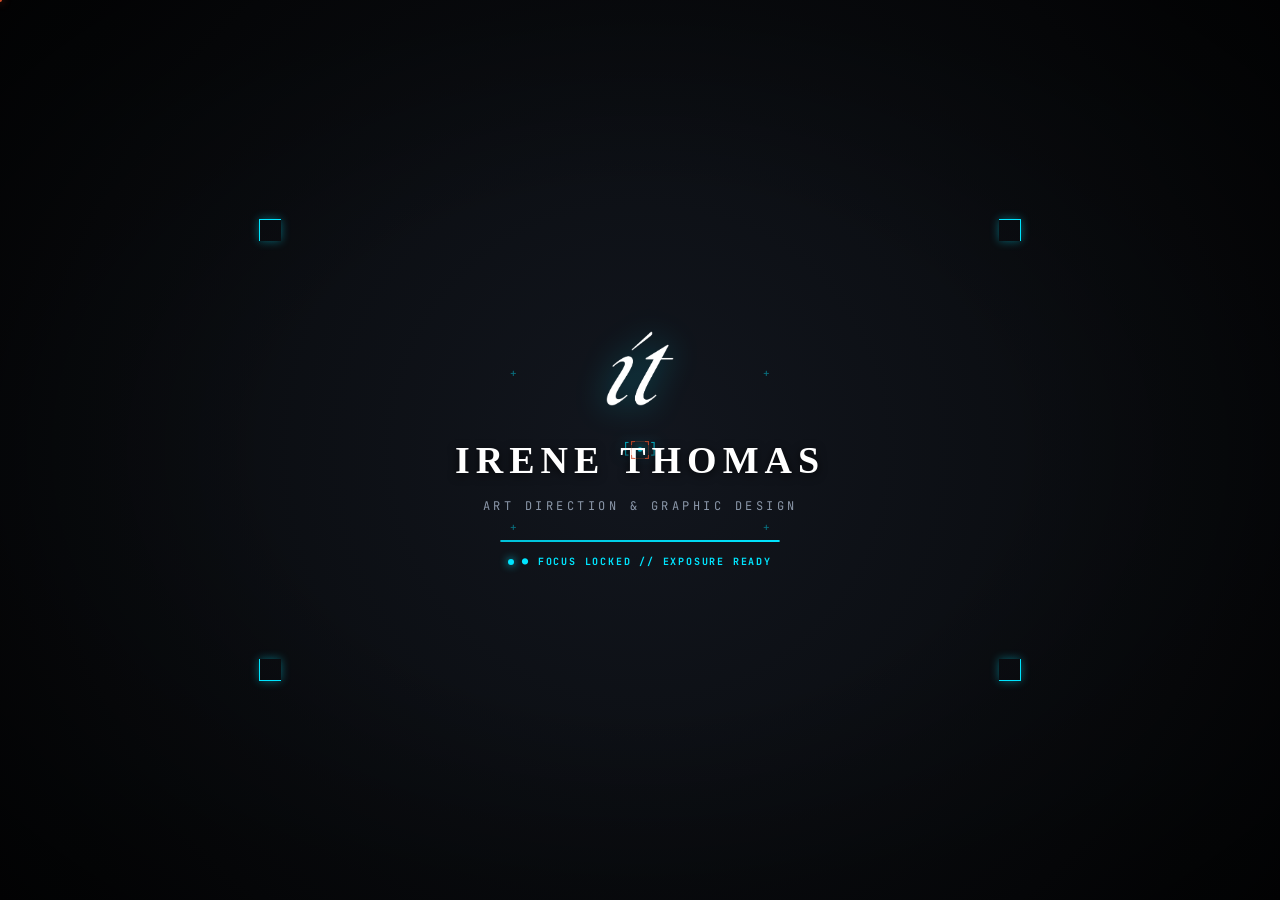
==== commit ef308bcd: "feat(mobile): deploy Spatial Monograph v52 with smooth CRM magnifier & active patchwork CV - Refine " ====
--- a/index.html
+++ b/index.html
@@ -3,121 +3,88 @@
 <head>
   <meta charset="UTF-8">
   <meta name="viewport" content="width=device-width, initial-scale=1.0, viewport-fit=cover">
-  <title>Irene Thomas — Graphic Designer & Art Director | Creative Showcase</title>
-  <meta name="description" content="Visual portfolio of Irene Thomas, Graphic Designer & Art Director in Dubai. Featuring commercial e-commerce campaigns, brand identity systems, and motion design.">
-  <link rel="icon" href="data:image/svg+xml,<svg xmlns='http://www.w3.org/2000/svg' viewBox='0 0 100 100'><text y='.9em' font-size='90'>✦</text></svg>">
-
-  <!-- Width-Based, Virtual-Keyboard-Immune Mode & Cursor Capability Detection -->
+  <title>Irene Thomas — Graphic Designer &amp; Art Director | Creative Showcase</title>
+  <meta name="description" content="Visual portfolio of Irene Thomas, Graphic Designer &amp; Art Director in Dubai. Adaptive landscape studio and 100dvh spatial portrait exhibition.">
+  <link rel="icon" type="image/svg+xml" href="favicon.svg?v=20261115v52">
+  <link rel="icon" type="image/png" sizes="48x48" href="assets/brand/favicon-48.png?v=20261115v52">
+  <link rel="icon" type="image/png" sizes="32x32" href="assets/brand/favicon-32.png?v=20261115v52">
+  <link rel="apple-touch-icon" sizes="180x180" href="assets/brand/apple-touch-icon-180.png?v=20261115v52">
+  <meta name="theme-color" content="#F4EFE6">
+
+  <!-- SINGLE-PAGE ADAPTIVE VIEWPORT ROUTER (Computes portrait vs landscape before first paint) -->
+  <script src="js/core/view-router.js?v=20261113c"></script>
+
+  <!-- Layout Mode & Cursor Capability Detection -->
   <script>
     (function () {
       var root = document.documentElement;
-      var mqMobileWidth = window.matchMedia('(max-width: 820px)');
+      var mqPrimary = window.matchMedia('(hover: none) and (pointer: coarse) and ((max-width: 599px) or (max-height: 599px))');
+      var mqFallback = window.matchMedia('(hover: none) and (pointer: coarse) and (max-width: 599px), (hover: none) and (pointer: coarse) and (max-height: 599px)');
+      var mqLayout = (mqPrimary && mqPrimary.media !== 'not all') ? mqPrimary : mqFallback;
       var mqCursor = window.matchMedia('(hover: hover) and (pointer: fine)');
-      var mqAnyFine = window.matchMedia ? window.matchMedia('(any-pointer: fine)') : null;
-      var lastInnerWidth = typeof window !== 'undefined' ? window.innerWidth : 0;
-
-      function isMobileViewport() {
-        if (typeof window === 'undefined') return false;
-        return mqMobileWidth.matches || window.innerWidth <= 820;
-      }
 
       function applyLayoutMode() {
-        var isMob = isMobileViewport();
-        var mode = isMob ? 'mobile' : 'desktop';
+        var isMobile = Boolean((mqLayout && mqLayout.matches) || (mqFallback && mqFallback.matches));
+        var mode = isMobile ? 'mobile' : 'desktop';
         var prev = root.getAttribute('data-mode');
         root.setAttribute('data-mode', mode);
-        if (prev !== mode) {
-          window.dispatchEvent(new CustomEvent('atelier:modechange', {
-            detail: { mode: mode, isMobile: isMob, isDesktop: !isMob, isPortrait: isMob }
-          }));
+        if (prev && prev !== mode) {
+          window.dispatchEvent(new CustomEvent('atelier:modechange', { detail: { mode: mode, isMobile: isMobile } }));
         }
       }
 
-      function handleWidthResize() {
-        var w = window.innerWidth;
-        if (w === lastInnerWidth) return;
-        lastInnerWidth = w;
-        applyLayoutMode();
-      }
-
-      var hasCursor = Boolean((mqCursor && mqCursor.matches) || (mqAnyFine && mqAnyFine.matches));
-
-      function setCursorPresent(present) {
-        hasCursor = Boolean(present);
-        root.setAttribute('data-cursor', hasCursor ? 'fine' : 'none');
-        root.setAttribute('data-has-cursor', hasCursor ? 'true' : 'false');
-        window.dispatchEvent(new CustomEvent('atelier:cursorchange', {
-          detail: { hasFineHover: hasCursor, hasCursor: hasCursor }
-        }));
-      }
-
       function applyCursorMode() {
-        var fineMatches = Boolean((mqCursor && mqCursor.matches) || (mqAnyFine && mqAnyFine.matches));
-        setCursorPresent(fineMatches || hasCursor);
+        var hasFineHover = Boolean(mqCursor && mqCursor.matches);
+        root.setAttribute('data-cursor', hasFineHover ? 'fine' : 'none');
+        window.dispatchEvent(new CustomEvent('atelier:cursorchange', { detail: { hasFineHover: hasFineHover } }));
       }
 
       applyLayoutMode();
       applyCursorMode();
-
-      window.addEventListener('mousemove', function () {
-        if (!hasCursor) setCursorPresent(true);
-      }, { passive: true });
-
-      window.addEventListener('pointerdown', function (e) {
-        if (e.pointerType === 'mouse' || e.pointerType === 'pen') {
-          if (!hasCursor) setCursorPresent(true);
-        } else if (e.pointerType === 'touch' && !(mqCursor && mqCursor.matches)) {
-          setCursorPresent(false);
-        }
-      }, { passive: true });
 
       function bindChange(mq, fn) {
         if (!mq) return;
         if (mq.addEventListener) mq.addEventListener('change', fn);
         else if (mq.addListener) mq.addListener(fn);
       }
-
-      bindChange(mqMobileWidth, function () {
-        lastInnerWidth = window.innerWidth;
-        applyLayoutMode();
-      });
-      window.addEventListener('resize', handleWidthResize);
-      window.addEventListener('orientationchange', function () {
-        setTimeout(function () {
-          lastInnerWidth = window.innerWidth;
-          applyLayoutMode();
-        }, 60);
-      });
+      bindChange(mqPrimary, applyLayoutMode);
+      if (mqFallback !== mqPrimary) bindChange(mqFallback, applyLayoutMode);
       bindChange(mqCursor, applyCursorMode);
-      if (mqAnyFine) bindChange(mqAnyFine, applyCursorMode);
 
       window.AtelierMode = {
-        isMobile: function () { return isMobileViewport(); },
-        isDesktop: function () { return !isMobileViewport(); },
-        isPortrait: function () { return isMobileViewport(); },
-        isLandscape: function () { return !isMobileViewport(); },
-        hasFineHover: function () { return hasCursor; },
-        hasCursor: function () { return hasCursor; },
-        applyLayoutMode: applyLayoutMode,
-        mqMobileWidth: mqMobileWidth,
+        isMobile: function () { return root.getAttribute('data-mode') === 'mobile'; },
+        isDesktop: function () { return root.getAttribute('data-mode') !== 'mobile'; },
+        hasFineHover: function () { return Boolean(mqCursor && mqCursor.matches); },
+        mqLayout: mqLayout,
         mqCursor: mqCursor
       };
     })();
   </script>
 
   <link rel="preload" as="image" href="assets/optimized/new_additions/PP.jpg" fetchpriority="high">
-  <!-- Google Fonts -->
   <link rel="preconnect" href="https://fonts.googleapis.com">
   <link rel="preconnect" href="https://fonts.gstatic.com" crossorigin>
   <link href="https://fonts.googleapis.com/css2?family=Caveat:wght@500;600;700&family=Cormorant+Garamond:ital,wght@0,600;0,700;1,400;1,600&family=Plus+Jakarta+Sans:wght@300;400;500;600;700;800&family=Syne:wght@700;800;900&family=Playfair+Display:ital,wght@0,600;0,700;0,800;1,400;1,600&family=JetBrains+Mono:wght@400;500;700;800&display=swap" rel="stylesheet">
 
-  <!-- High-Performance Bundled Design System -->
-  <link rel="stylesheet" href="css/bundle.css?v=20261110_phase3">
-  <link rel="stylesheet" href="css/layout/pinned-burn.css?v=20261110_phase3">
+  <!-- Landscape Stylesheets (disabled when portrait active) -->
+  <link rel="stylesheet" href="css/bundle.css?v=20261109_phase2" data-view-css="landscape">
+  <link rel="stylesheet" href="css/layout/pinned-burn.css?v=20261109_phase2" data-view-css="landscape">
+
+  <!-- Portrait Spatial Stylesheets (disabled when landscape active) -->
+  <link rel="stylesheet" href="css/tokens.css" data-view-css="portrait">
+  <link rel="stylesheet" href="css/theme-dark.css" data-view-css="portrait">
+  <link rel="stylesheet" href="css/components/image-transitions.css" data-view-css="portrait">
+  <link rel="stylesheet" href="css/components/lightbox.css" data-view-css="portrait">
+  <link rel="stylesheet" href="css/portrait/portrait-base.css?v=20261115v52" data-view-css="portrait">
+  <link rel="stylesheet" href="css/portrait/portrait-chrome.css?v=20261115v52" data-view-css="portrait">
+  <link rel="stylesheet" href="css/portrait/portrait-hero.css?v=20261115v52" data-view-css="portrait">
+  <link rel="stylesheet" href="css/portrait/portrait-sectors.css?v=20261115v52" data-view-css="portrait">
+  <script>window.__applyAtelierCssGate && window.__applyAtelierCssGate();</script>
 </head>
 <body>
 
-  <!-- AUTHENTIC ADOBE PHOTOSHOP CC 2026 — MASTER WEBPAGE BUILDER WORKSPACE -->
+  <!-- INERT LANDSCAPE EXPERIENCE TEMPLATE (PRESERVED VERBATIM FOR DESKTOP) -->
+  <template id="atelier-landscape-tpl">
   <div id="atelier-splash-screen" class="atelier-splash-screen" role="status" aria-live="polite" aria-label="Adobe Photoshop Constructing Portfolio Webpage">
     <div class="ps-ambient-backdrop" id="ps-ambient-backdrop" aria-hidden="true"></div>
 
@@ -153,7 +120,7 @@
         <!-- Focal Subject (This starts softly blurred and snaps to 4K sharp on 100%) -->
         <div class="viewfinder-subject is-focusing" id="viewfinder-subject">
           <div class="vf-monogram-wrap">
-            <img data-desktop-src="assets/brand/it_logo_white.png" alt="IT Logo" class="vf-monogram-img">
+            <img src="assets/brand/it_logo_white.png" alt="IT Logo" class="vf-monogram-img">
           </div>
           <h1 class="vf-title">IRENE THOMAS</h1>
           <p class="vf-subtitle">ART DIRECTION &amp; GRAPHIC DESIGN</p>
@@ -164,14 +131,8 @@
           </div>
           <div class="vf-status-line">
             <span class="vf-status-indicator" id="vf-status-indicator"></span>
-            <span class="vf-status-text" id="viewfinder-status-text">Opening Atelier... 0%</span>
-          </div>
-        </div>
-
-        <!-- Mobile Focused Portrait Card (Revealed at Focus Lock; Sized at Exact Mobile Card Crop) -->
-        <div class="vf-mobile-photo-card" id="vf-mobile-photo-card" aria-hidden="true">
-          <img data-desktop-src="assets/optimized/new_additions/PP.jpg" alt="Irene Thomas" id="vf-mobile-photo-img" decoding="async">
-          <div class="vf-mobile-photo-badge">THE ELS CLUB // DUBAI SPORTS CITY</div>
+            <span class="vf-status-text" id="viewfinder-status-text">ACQUIRING FOCUS... 0%</span>
+          </div>
         </div>
       </div>
 
@@ -306,9 +267,9 @@
             <!-- Living Ambient Canvas identical to live page -->
             <div class="layer-ambient-art-canvas" id="ps-artboard-ambient" aria-hidden="true">
               <div class="ambient-art-blur-plate plate-a is-active" id="ps-ambient-blur-plate"
-                data-desktop-bg="assets/optimized/new_additions/PP.jpg"></div>
+                style="background-image: url('assets/optimized/new_additions/PP.jpg');"></div>
               <div class="ambient-art-ghost-plate plate-a is-active" id="ps-ambient-ghost-plate"
-                data-desktop-bg="assets/optimized/new_additions/PP.jpg"></div>
+                style="background-image: url('assets/optimized/new_additions/PP.jpg');"></div>
               <div class="ambient-drafting-grid"></div>
             </div>
 
@@ -356,7 +317,7 @@
             <aside class="left-margin-atelier-rail" id="ps-build-left-rail" aria-label="Stage Telemetry & Quick Stepper">
               <button type="button" class="left-rail-step-btn" title="Previous Showcase Stage">▲</button>
               <div class="left-rail-art-window" title="Active Stage Artwork">
-                <img data-desktop-src="assets/optimized/new_additions/PP.jpg" alt="Stage Preview" decoding="async">
+                <img src="assets/optimized/new_additions/PP.jpg" alt="Stage Preview" decoding="async">
                 <span class="left-rail-art-frame"></span>
               </div>
               <div class="left-rail-stage-counter">01 / 16</div>
@@ -469,8 +430,8 @@
                     <div class="hero-pills-row" id="ps-build-pills">
                       <span class="hero-pill">📍 Al Khail Gate, Dubai, UAE</span>
                       <a href="tel:+971563482737" class="hero-pill">📞 +971 56 348 2737</a>
-                      <a href="mailto:irene28thomas@gmail.com" class="hero-pill">✉️ irene28thomas@gmail.com</a>
-                      <a href="Irene_Resume_2026.pdf" download class="hero-pill">📄 Download Resume</a>
+                      <a href="https://linkedin.com" target="_blank" rel="noopener" class="hero-pill">LI: Irene Thomas</a>
+                      <a href="https://behance.net" target="_blank" rel="noopener" class="hero-pill">Be: Irene Thomas</a>
                     </div>
                   </div>
 
@@ -482,7 +443,7 @@
                     </div>
 
                     <div class="portrait-image-crop img-upload-box ps-build-portrait-card" id="ps-build-portrait">
-                      <img data-desktop-src="assets/optimized/new_additions/PP.jpg" alt="Irene Thomas - Graphic Designer" decoding="async">
+                      <img src="assets/optimized/new_additions/PP.jpg" alt="Irene Thomas - Graphic Designer" decoding="async">
                       <div class="portrait-badge-overlay" id="ps-build-portrait-tag">THE ELS CLUB // DUBAI SPORTS CITY</div>
 
                       <!-- 8-Handle Cyan Free Transform Bounding Box -->
@@ -783,1464 +744,6 @@
       </footer>
     </div> <!-- /ps-workspace-window -->
   </div> <!-- /atelier-splash-screen -->
-
-
-            <!-- =======================================================================
-       ATELIER MOBILE // LUXURY CURATORIAL APPLICATION
-       Full-fidelity mobile experience mirroring the PC Adobe Photoshop portfolio
-       Rendered exclusively for html[data-mode="mobile"]
-       ======================================================================= -->
-  <div id="atelier-gram-root" class="atelier-gram-root" aria-label="Irene Thomas Atelier Mobile Application">
-    
-    <!-- SINGLE MINIMALIST MOBILE TOP HEADER -->
-    <aside class="ag-spatial-compass-hud" id="ag-spatial-compass-hud" aria-label="Portfolio Navigation">
-      <div class="ag-hud-top-bar">
-        <button type="button" class="ag-hud-brand-monogram" onclick="if(window.switchAtelierGramTab) window.switchAtelierGramTab('feed')">
-          <span class="ag-hud-monogram-badge">IT</span>
-          <span class="ag-hud-brand-title">IRENE THOMAS</span>
-        </button>
-        <button type="button" class="ag-compass-capsule" id="ag-compass-capsule" onclick="toggleSpatialChapterIndex()" aria-expanded="false" aria-label="Open Chapter Index">
-          <span class="ag-compass-act-name" id="ag-compass-act-name">01 / 08 · Campaigns</span>
-          <svg class="ag-compass-chevron" width="12" height="12" viewBox="0 0 24 24" fill="none" stroke="currentColor" stroke-width="2.5"><polyline points="6 9 12 15 18 9"/></svg>
-        </button>
-      </div>
-
-      <!-- Chapter Index Sheet (Unfolds on Tap) -->
-      <div class="ag-radial-chapter-index" id="ag-radial-chapter-index" aria-hidden="true">
-        <div class="ag-radial-backdrop" onclick="toggleSpatialChapterIndex(false)"></div>
-        <div class="ag-radial-menu-sheet">
-          <div class="ag-radial-header">
-            <span class="ag-radial-title">Portfolio Chapters · 8 Acts</span>
-            <button type="button" class="ag-radial-close-btn" onclick="toggleSpatialChapterIndex(false)" aria-label="Close Index">✕</button>
-          </div>
-          <div class="ag-radial-chapters-grid">
-            <button type="button" class="ag-chapter-btn is-active" data-act-target="ag-act-omnichannel" onclick="jumpToSpatialAct('ag-act-omnichannel', this)">
-              <span class="ag-ch-idx">01</span>
-              <span class="ag-ch-name">Omnichannel Campaigns</span>
-              <span class="ag-ch-meta">12 Multi-Format Ad Systems</span>
-            </button>
-            <button type="button" class="ag-chapter-btn" data-act-target="ag-act-cinema" onclick="jumpToSpatialAct('ag-act-cinema', this)">
-              <span class="ag-ch-idx">02</span>
-              <span class="ag-ch-name">Barney Dale: The Cloud</span>
-              <span class="ag-ch-meta">2D Animated Short &amp; Storyboard</span>
-            </button>
-            <button type="button" class="ag-chapter-btn" data-act-target="ag-act-nivara" onclick="jumpToSpatialAct('ag-act-nivara', this)">
-              <span class="ag-ch-idx">03</span>
-              <span class="ag-ch-name">Nivara Brand Book</span>
-              <span class="ag-ch-meta">13 Spreads &amp; Packaging Dielines</span>
-            </button>
-            <button type="button" class="ag-chapter-btn" data-act-target="ag-act-retail" onclick="jumpToSpatialAct('ag-act-retail', this)">
-              <span class="ag-ch-idx">04</span>
-              <span class="ag-ch-name">The Open 2026 Retail</span>
-              <span class="ag-ch-meta">In-Store Displays &amp; Posters</span>
-            </button>
-            <button type="button" class="ag-chapter-btn" data-act-target="ag-act-crm" onclick="jumpToSpatialAct('ag-act-crm', this)">
-              <span class="ag-ch-idx">05</span>
-              <span class="ag-ch-name">CRM Email Systems</span>
-              <span class="ag-ch-meta">VIP Campaigns &amp; Magnifier</span>
-            </button>
-            <button type="button" class="ag-chapter-btn" data-act-target="ag-act-genai" onclick="jumpToSpatialAct('ag-act-genai', this)">
-              <span class="ag-ch-idx">06</span>
-              <span class="ag-ch-name">Generative AI Studio</span>
-              <span class="ag-ch-meta">Concept-to-Final Comparison</span>
-            </button>
-            <button type="button" class="ag-chapter-btn" data-act-target="ag-act-archive" onclick="jumpToSpatialAct('ag-act-archive', this)">
-              <span class="ag-ch-idx">07</span>
-              <span class="ag-ch-name">Editorial Lookbook</span>
-              <span class="ag-ch-meta">Print Posters &amp; Store Collateral</span>
-            </button>
-            <button type="button" class="ag-chapter-btn" data-act-target="ag-act-colophon" onclick="jumpToSpatialAct('ag-act-colophon', this)">
-              <span class="ag-ch-idx">08</span>
-              <span class="ag-ch-name">About &amp; Contact</span>
-              <span class="ag-ch-meta">Dubai Studio &amp; Direct Inquiry</span>
-            </button>
-          </div>
-        </div>
-      </div>
-    </aside>
-
-    <!-- 2. Main Tab Viewport Container -->
-    <main class="ag-tab-viewport-container">
-
-      <!-- =======================================================================
-           TAB 1: FULL-SCREEN SNAP-LOCKED SPATIAL MONOGRAPH (8 ACTS // 100DVH EACH)
-           ======================================================================= -->
-      <section class="ag-tab-surface is-active-tab ag-spatial-monograph" id="ag-tab-feed" aria-label="Spatial Monograph">
-
-        <!-- Dynamic Translucent Ambient Backdrop for Overview Feed -->
-        <div class="ag-feed-ambient-backdrop" id="ag-feed-ambient-backdrop" aria-hidden="true">
-          <div class="ag-feed-ambient-layer is-active" id="ag-feed-ambient-a"></div>
-          <div class="ag-feed-ambient-layer" id="ag-feed-ambient-b"></div>
-        </div>
-
-        <!-- Story Highlights Navigation Bar (Preserved for compatibility) -->
-        <nav class="ag-story-highlights-bar" id="ag-story-highlights-bar" style="display: none;" aria-label="Curated Story Highlights">
-          <div class="ag-highlights-scroller" id="ag-highlights-scroller">
-            <button type="button" class="ag-story-highlight-item ag-story-node" data-story="omnichannel" onclick="openStoryViewer('omnichannel')" aria-label="Story Highlight: Omnichannel">
-              <div class="ag-highlight-ring ag-story-ring-outer">
-                <div class="ag-highlight-avatar">
-                  <img src="assets/optimized/new_additions/TaylorMade Hi-Toe 5 Wedges Ad 1080x1080.jpg" alt="Omnichannel" loading="lazy">
-                </div>
-              </div>
-              <span class="ag-highlight-label">Omnichannel</span>
-            </button>
-            <button type="button" class="ag-story-highlight-item ag-story-node" data-story="cinema" onclick="openStoryViewer('cinema')" aria-label="Story Highlight: Cinema Reel">
-              <div class="ag-highlight-ring ag-story-ring-outer">
-                <div class="ag-highlight-avatar">
-                  <img src="assets/optimized/Barney_Dale__The_Cloud_story_arc_poster.webp" alt="Cinema Reel" loading="lazy">
-                </div>
-              </div>
-              <span class="ag-highlight-label">Cinema Reel</span>
-            </button>
-            <button type="button" class="ag-story-highlight-item ag-story-node" data-story="nivara" onclick="openStoryViewer('nivara')" aria-label="Story Highlight: Nivara Folio">
-              <div class="ag-highlight-ring ag-story-ring-outer">
-                <div class="ag-highlight-avatar">
-                  <img src="assets/optimized/brand_identity/Brand Identity_NIVARA_Version Irene-01.jpg" alt="Nivara Folio" loading="lazy">
-                </div>
-              </div>
-              <span class="ag-highlight-label">Nivara Folio</span>
-            </button>
-            <button type="button" class="ag-story-highlight-item ag-story-node" data-story="equipment" onclick="openStoryViewer('equipment')" aria-label="Story Highlight: Equipment">
-              <div class="ag-highlight-ring ag-story-ring-outer">
-                <div class="ag-highlight-avatar">
-                  <img src="assets/optimized/Callaway_Quantum_Series_900x600.jpg" alt="Equipment" loading="lazy">
-                </div>
-              </div>
-              <span class="ag-highlight-label">Equipment</span>
-            </button>
-            <button type="button" class="ag-story-highlight-item ag-story-node" data-story="storefront" onclick="openStoryViewer('storefront')" aria-label="Story Highlight: Storefront">
-              <div class="ag-highlight-ring ag-story-ring-outer">
-                <div class="ag-highlight-avatar">
-                  <img src="assets/optimized/new_additions/Jack Nicklaus Collection _ Slider Mobile 640x427.jpg" alt="Storefront" loading="lazy">
-                </div>
-              </div>
-              <span class="ag-highlight-label">Storefront</span>
-            </button>
-            <button type="button" class="ag-story-highlight-item ag-story-node" data-story="posters" onclick="openStoryViewer('posters')" aria-label="Story Highlight: Posters">
-              <div class="ag-highlight-ring ag-story-ring-outer">
-                <div class="ag-highlight-avatar">
-                  <img src="assets/optimized/posters/Mental Health Awareness Poster Set 3-01.jpg" alt="Posters" loading="lazy">
-                </div>
-              </div>
-              <span class="ag-highlight-label">Posters</span>
-            </button>
-            <button type="button" class="ag-story-highlight-item ag-story-node" data-story="crm" onclick="openStoryViewer('crm')" aria-label="Story Highlight: VIP CRM">
-              <div class="ag-highlight-ring ag-story-ring-outer">
-                <div class="ag-highlight-avatar">
-                  <img src="assets/optimized/new_additions/crm_vip_launch_750w.webp" alt="VIP CRM" loading="lazy">
-                </div>
-              </div>
-              <span class="ag-highlight-label">VIP CRM</span>
-            </button>
-            <button type="button" class="ag-story-highlight-item ag-story-node" data-story="ai" onclick="openStoryViewer('ai')" aria-label="Story Highlight: Spatial AI">
-              <div class="ag-highlight-ring ag-story-ring-outer">
-                <div class="ag-highlight-avatar">
-                  <img src="assets/optimized/new_additions/689352046_18580395709020262_5220540874800235796_n.jpg" alt="Spatial AI" loading="lazy">
-                </div>
-              </div>
-              <span class="ag-highlight-label">Spatial AI</span>
-            </button>
-            <button type="button" class="ag-story-highlight-item ag-story-node" data-story="lookbooks" onclick="openStoryViewer('lookbooks')" aria-label="Story Highlight: Lookbooks">
-              <div class="ag-highlight-ring ag-story-ring-outer">
-                <div class="ag-highlight-avatar">
-                  <img src="assets/optimized/new_additions/A4 Posters - New Arrivals (2)/GFORE/GFORE_A4 Mens.jpg" alt="Lookbooks" loading="lazy">
-                </div>
-              </div>
-              <span class="ag-highlight-label">Lookbooks</span>
-            </button>
-          </div>
-        </nav>
-
-        <!-- ===================================================================
-             ACT 01: OMNICHANNEL CAMPAIGN ORBIT
-             Full-screen stage canvas filling 100dvh with floating petal arc dial
-             =================================================================== -->
-        <article class="ag-spatial-act ag-feed-post-card ag-module-omnichannel" id="ag-act-omnichannel" data-act="1" data-act-name="Campaigns" data-post-id="omnichannel">
-          <div class="ag-spatial-stage-canvas" id="ag-omni-expanded-card" onclick="openActivePetalLightbox()">
-            <div class="ag-omnichannel-stage is-ratio-1-1" id="ag-omnichannel-stage">
-              <img id="ag-omnichannel-active-img" class="ag-petal-stage-img" src="assets/optimized/new_additions/TaylorMade Hi-Toe 5 Wedges Ad 1080x1080.jpg" alt="TaylorMade Hi-Toe 5 Wedges 1:1 Feed Master" loading="lazy">
-              <div class="ag-petal-inspect-hint">
-                <svg width="11" height="11" viewBox="0 0 24 24" fill="none" stroke="currentColor" stroke-width="2.5"><circle cx="11" cy="11" r="8"/><path d="m21 21-4.35-4.35M11 8v6M8 11h6"/></svg>
-                <span>Tap to inspect</span>
-              </div>
-            </div>
-          </div>
-
-          <header class="ag-act-header ag-omni-hud-header">
-            <div class="ag-act-tag-row">
-              <span class="ag-act-badge">01 · Omnichannel Campaigns</span>
-              <span class="ag-petal-hud-ratio" id="ag-petal-hud-ratio">1:1 FEED</span>
-              <span class="ag-petal-hud-dims" id="ag-petal-hud-dims">1080 × 1080 px</span>
-              <!-- Buttons for test compatibility -->
-              <button type="button" class="ag-specs-accordion-btn" style="display:none;" onclick="toggleSpecsDrawer('omni-drawer', this)">SPECS</button>
-              <button type="button" class="ag-post-heart-btn" style="display:none;" onclick="togglePostLike(this)">HEART</button>
-            </div>
-            <h2 class="ag-act-title" id="ag-petal-hud-brand">TAYLORMADE GOLF</h2>
-            <p class="ag-act-desc" id="ag-petal-hud-title">Hi-Toe 5 Wedges Campaign</p>
-          </header>
-
-          <div class="ag-petal-floating-overlay" id="ag-petal-floating-overlay" aria-label="Circular Petal Wheel">
-            <div class="ag-petal-filter-bar ag-omnichannel-ratio-bar">
-              <button type="button" class="ag-petal-filter-btn ag-omnichannel-ratio-btn" data-filter="1-1" aria-label="1:1 Feed format" onclick="switchOmnichannelRatio('1:1', this)">1:1</button>
-              <button type="button" class="ag-petal-filter-btn ag-omnichannel-ratio-btn" data-filter="9-16" aria-label="9:16 Story format" onclick="switchOmnichannelRatio('9:16', this)">9:16</button>
-              <button type="button" class="ag-petal-filter-btn ag-omnichannel-ratio-btn" data-filter="16-9" aria-label="16:9 Display format" onclick="switchOmnichannelRatio('16:9', this)">16:9</button>
-              <button type="button" class="ag-petal-filter-btn ag-omnichannel-ratio-btn is-active" data-filter="all" aria-label="All 12 assets" onclick="filterPetalDial('all', this)">ALL (12)</button>
-            </div>
-
-            <div class="ag-petal-dial-wrapper" id="ag-feed-petal-dial-wrapper">
-              <div class="ag-petal-arc-guide"></div>
-              <div class="ag-petal-apex-needle"></div>
-              <div class="ag-petal-wheel-plane" id="ag-feed-petal-wheel-plane">
-                <!-- 12 Petal Mini-Cards populated via atelier-gram.js -->
-              </div>
-              <div class="ag-petal-drag-hint">◂ SWIPE WHEEL TO ROTATE CAMPAIGNS ▸</div>
-            </div>
-          </div>
-        </article>
-
-        <!-- ===================================================================
-             ACT 02: BARNEY DALE EPISODIC CINEMA
-             Full-bleed 2000x915 panoramic filmstrip canvas with 70mm jog-wheel
-             =================================================================== -->
-        <article class="ag-spatial-act ag-feed-post-card ag-module-cinema" id="ag-act-cinema" data-act="2" data-act-name="CINEMA" data-post-id="editorial-print">
-          <header class="ag-act-header">
-            <div class="ag-act-tag-row">
-              <span class="ag-act-badge">02 · Film &amp; Storyboard</span>
-              <span class="ag-act-pill">2000 × 915 px</span>
-              <span class="ag-barney-scene-tag" id="ag-barney-scene-tag">Scene 01: Prologue</span>
-            </div>
-            <h2 class="ag-act-title">Barney Dale: The Cloud</h2>
-            <p class="ag-act-desc">Directed 2D animated short film and panoramic storyboard</p>
-          </header>
-
-          <div class="ag-barney-pan-canvas ag-episodic-pan-viewport" id="ag-barney-filmstrip-viewport" onclick="openLightboxWithImage('assets/real_works/Barney_Dale__The_Cloud_story_arc.jpg', 'Barney Dale: The Cloud — Storyboard Arc', 'Panoramic Storyboard · 4-Stage Narrative')">
-            <div class="ag-barney-pan-track" id="ag-barney-filmstrip-track">
-              <img id="ag-barney-pan-img" src="assets/optimized/Barney_Dale__The_Cloud_story_arc.jpg" alt="Barney Dale Episodic Storyboard Arc" loading="lazy">
-            </div>
-            <div class="ag-barney-film-grain-overlay"></div>
-            <div class="ag-barney-inspect-hint">
-              <svg width="11" height="11" viewBox="0 0 24 24" fill="none" stroke="currentColor" stroke-width="2.5"><circle cx="11" cy="11" r="8"/><path d="m21 21-4.35-4.35M11 8v6M8 11h6"/></svg>
-              <span>Tap to inspect</span>
-            </div>
-          </div>
-
-          <video id="ag-overview-barney-video" data-src="assets/optimized/Barney_Dale__The_Cloud_story_arc.mp4" poster="assets/optimized/Barney_Dale__The_Cloud_story_arc_poster.webp" loop muted playsinline style="position: absolute; width: 1px; height: 1px; opacity: 0; pointer-events: none;" preload="none"></video>
-
-          <footer class="ag-barney-controls-hud">
-            <button type="button" class="ag-director-commentary-pill ag-reel-mute-btn" id="ag-barney-audio-pill" onclick="toggleMobileVideoAudio(this, 'ag-overview-barney-video')" aria-label="Toggle Director's Soundtrack Commentary">
-              <span class="ag-audio-waveform">
-                <span class="bar bar-1"></span><span class="bar bar-2"></span><span class="bar bar-3"></span><span class="bar bar-4"></span>
-              </span>
-              <span class="ag-commentary-label">Tap to play with sound</span>
-            </button>
-
-            <div class="ag-jogwheel-container" id="ag-barney-jogwheel-container" aria-label="70mm Filmstrip Scrubber">
-              <div class="ag-jogwheel-dial" id="ag-barney-jogwheel">
-                <div class="ag-jogwheel-grooves"></div>
-                <div class="ag-jogwheel-needle"></div>
-                <div class="ag-jogwheel-center-cap">70MM</div>
-              </div>
-              <div class="ag-jogwheel-hint">◂ Drag wheel to scrub storyboard ▸</div>
-            </div>
-          </footer>
-        </article>
-
-        <!-- ===================================================================
-             ACT 03: NIVARA BOTANICAL COSMETICS
-             Full-screen tactile spread folio (01-13) with CAD Dieline X-Ray Peel
-             =================================================================== -->
-        <article class="ag-spatial-act ag-feed-post-card ag-module-brand-folio" id="ag-act-nivara" data-act="3" data-act-name="Brand Identity" data-post-id="nivara">
-          <header class="ag-act-header">
-            <div class="ag-act-tag-row">
-              <span class="ag-act-badge">03 · Nivara Brand Identity</span>
-              <span class="ag-folio-spread-num" id="ag-nivara-spread-num">SPREAD 01 / 13</span>
-              <button type="button" class="ag-folio-cad-toggle-btn" id="ag-nivara-cad-btn" onclick="toggleNivaraDielines()">
-                <span class="ag-cad-icon">📐</span>
-                <span>Packaging Dielines</span>
-              </button>
-            </div>
-            <h2 class="ag-act-title">Nivara Botanical Cosmetics</h2>
-            <p class="ag-act-desc" id="ag-nivara-spread-title">Brand Philosophy &amp; Concept Architecture</p>
-          </header>
-
-          <div class="ag-nivara-folio-canvas-wrap" id="ag-nivara-spread-canvas">
-            <div class="ag-nivara-base-spread" onclick="openActiveNivaraLightbox()">
-              <img id="ag-nivara-spread-img" src="assets/optimized/brand_identity/Brand Identity_NIVARA_Version Irene-01.jpg" alt="Active Nivara Spread" loading="lazy">
-              <div class="ag-folio-zoom-hint">
-                <svg width="11" height="11" viewBox="0 0 24 24" fill="none" stroke="currentColor" stroke-width="2.5"><circle cx="11" cy="11" r="8"/><path d="m21 21-4.35-4.35M11 8v6M8 11h6"/></svg>
-                <span>Tap to inspect</span>
-              </div>
-            </div>
-
-            <div class="ag-cad-dieline-overlay" id="ag-nivara-dielines-overlay">
-              <div class="ag-cad-cut-line top"></div>
-              <div class="ag-cad-cut-line bottom"></div>
-              <div class="ag-cad-fold-line left"></div>
-              <div class="ag-cad-fold-line right"></div>
-              <div class="ag-cad-crease-mark"></div>
-              <span class="ag-cad-spec-tag">DIN A4 Print Layout · 3mm Bleed · Foil Stamp</span>
-            </div>
-
-            <div class="ag-nivara-peel-handle" id="ag-nivara-peel-handle" aria-label="X-Ray Peel Handle">
-              <div class="ag-peel-line"></div>
-              <div class="ag-peel-grip">
-                <span>X-RAY</span>
-              </div>
-            </div>
-          </div>
-
-          <footer class="ag-folio-controls-hud">
-            <div class="ag-folio-nav-row">
-              <button type="button" class="ag-folio-step-btn" onclick="stepNivaraSpread(-1)" aria-label="Previous Spread">◀ PREV</button>
-              <div class="ag-folio-pills-scroller" id="ag-nivara-pills-scroller">
-                <button type="button" class="ag-folio-pill is-active" data-spread-idx="0" onclick="switchNivaraSpread(0, this)">01</button>
-                <button type="button" class="ag-folio-pill" data-spread-idx="1" onclick="switchNivaraSpread(1, this)">02</button>
-                <button type="button" class="ag-folio-pill" data-spread-idx="2" onclick="switchNivaraSpread(2, this)">03</button>
-                <button type="button" class="ag-folio-pill" data-spread-idx="3" onclick="switchNivaraSpread(3, this)">04</button>
-                <button type="button" class="ag-folio-pill" data-spread-idx="4" onclick="switchNivaraSpread(4, this)">05</button>
-                <button type="button" class="ag-folio-pill" data-spread-idx="5" onclick="switchNivaraSpread(5, this)">06</button>
-                <button type="button" class="ag-folio-pill" data-spread-idx="6" onclick="switchNivaraSpread(6, this)">07</button>
-                <button type="button" class="ag-folio-pill" data-spread-idx="7" onclick="switchNivaraSpread(7, this)">08</button>
-                <button type="button" class="ag-folio-pill" data-spread-idx="8" onclick="switchNivaraSpread(8, this)">09</button>
-                <button type="button" class="ag-folio-pill" data-spread-idx="9" onclick="switchNivaraSpread(9, this)">10</button>
-                <button type="button" class="ag-folio-pill" data-spread-idx="10" onclick="switchNivaraSpread(10, this)">11</button>
-                <button type="button" class="ag-folio-pill" data-spread-idx="11" onclick="switchNivaraSpread(11, this)">12</button>
-                <button type="button" class="ag-folio-pill" data-spread-idx="12" onclick="switchNivaraSpread(12, this)">13</button>
-              </div>
-              <button type="button" class="ag-folio-step-btn" onclick="stepNivaraSpread(1)" aria-label="Next Spread">NEXT ▶</button>
-            </div>
-            <div class="ag-nivara-sub-shelf">
-              <div class="ag-sub-shelf-scroller" id="ag-nivara-artifacts-scroller">
-                <div class="ag-nivara-artifact-card" onclick="selectNivaraArtifact('assets/optimized/Logo_Mock.jpg', '3D Botanical Packaging Mockup')" title="3D Botanical Packaging Mockup">
-                  <img src="assets/optimized/Logo_Mock.jpg" alt="3D Packaging Mockup" loading="lazy">
-                  <span class="ag-artifact-badge">3D MOCKUP</span>
-                </div>
-                <div class="ag-nivara-artifact-card" onclick="selectNivaraArtifact('assets/optimized/nivara_logo/Nivara Final Logo_-01.jpg', 'Final Logomark — Primary Ochre')" title="Final Logomark — Primary Ochre">
-                  <img src="assets/optimized/nivara_logo/Nivara Final Logo_-01.jpg" alt="Logo 01" loading="lazy">
-                  <span class="ag-artifact-badge">LOGO 01</span>
-                </div>
-                <div class="ag-nivara-artifact-card" onclick="selectNivaraArtifact('assets/optimized/nivara_logo/Nivara Final Logo_-02.jpg', 'Final Logomark — Terracotta Seal')" title="Final Logomark — Terracotta Seal">
-                  <img src="assets/optimized/nivara_logo/Nivara Final Logo_-02.jpg" alt="Logo 02" loading="lazy">
-                  <span class="ag-artifact-badge">LOGO 02</span>
-                </div>
-                <div class="ag-nivara-artifact-card" onclick="selectNivaraArtifact('assets/optimized/nivara_logo/Nivara Final Logo_-03.jpg', 'Final Logomark — Sage Botanical')" title="Final Logomark — Sage Botanical">
-                  <img src="assets/optimized/nivara_logo/Nivara Final Logo_-03.jpg" alt="Logo 03" loading="lazy">
-                  <span class="ag-artifact-badge">LOGO 03</span>
-                </div>
-              </div>
-            </div>
-          </footer>
-        </article>
-
-        <!-- ===================================================================
-             ACT 04: CHAMPIONSHIP SPORTS RETAIL (THE OPEN 2026)
-             Full-screen architectural display with fixture switcher
-             =================================================================== -->
-        <article class="ag-spatial-act ag-feed-post-card ag-module-the-open" id="ag-act-retail" data-act="4" data-act-name="THE OPEN RETAIL" data-post-id="the-open">
-          <header class="ag-act-header">
-            <div class="ag-act-tag-row">
-              <span class="ag-act-badge">04 · Championship Retail</span>
-              <span class="ag-the-open-spec" id="ag-the-open-spec">The Open 2026 · In-Store Print Collateral</span>
-            </div>
-            <h2 class="ag-act-title">Championship Sports Retail</h2>
-            <p class="ag-act-desc">The Open 2026 Official Tournament Flagship Store Collateral &amp; In-Store Vitrines</p>
-          </header>
-
-          <div class="ag-retail-vitrine-stage" id="ag-the-open-stage" onclick="openActiveTheOpenLightbox()">
-            <div class="ag-retail-fixture-view">
-              <img id="ag-the-open-active-img" src="assets/optimized/new_additions/The Open Major Offers 2026 A4 UAE Select Stores 1.jpg" alt="The Open 2026 Store Collateral" loading="lazy">
-              <div class="ag-the-open-inspect-hint">
-                <svg width="11" height="11" viewBox="0 0 24 24" fill="none" stroke="currentColor" stroke-width="2.5"><circle cx="11" cy="11" r="8"/><path d="m21 21-4.35-4.35M11 8v6M8 11h6"/></svg>
-                <span>Tap to inspect</span>
-              </div>
-            </div>
-            <div class="ag-retail-glass-reflection"></div>
-          </div>
-
-          <footer class="ag-retail-selector-hud">
-            <div class="ag-the-open-selector-row">
-              <button type="button" class="ag-the-open-btn is-active" onclick="switchTheOpenAsset(0, this)">A4 COUNTER</button>
-              <button type="button" class="ag-the-open-btn" onclick="switchTheOpenAsset(1, this)">TOTEM DISPLAY</button>
-              <button type="button" class="ag-the-open-btn" onclick="switchTheOpenAsset(2, this)">WINDOW VINYL</button>
-              <button type="button" class="ag-the-open-btn" onclick="switchTheOpenAsset(3, this)">DIGITAL MOTION</button>
-            </div>
-            <div class="ag-retail-material-meta">
-              <span>DIN A4 ACRYLIC</span> · <span>BRUSHED BRASS</span> · <span>300 DPI</span> · <span>EMBOSSED FOIL</span>
-            </div>
-          </footer>
-        </article>
-
-        <!-- ===================================================================
-             ACT 05: CRM TELEMETRY CONSOLE
-             Cybernetic command console with live teletype & 1500w Retina Loupe
-             =================================================================== -->
-        <article class="ag-spatial-act ag-feed-post-card ag-module-crm-dispatch" id="ag-act-crm" data-act="5" data-act-name="CRM Email" data-post-id="storefront">
-          <header class="ag-act-header ag-crm-telemetry-header">
-            <div class="ag-act-tag-row">
-              <span class="ag-act-badge">05 · CRM Email Systems</span>
-              <span class="ag-crm-telemetry-pill">5,000PX ULTRA-LONG</span>
-              <span class="ag-crm-spec-dims" id="ag-crm-spec-dims" style="display:none;">5,000 × 1,200</span>
-              <span class="ag-crm-spec-grid" id="ag-crm-spec-grid" style="display:none;">Modular Grid</span>
-              <span class="ag-crm-active-file" id="ag-crm-active-file" style="display:none;">Callaway_VIP_Newsletter.html</span>
-            </div>
-            <div class="ag-crm-teletype-stream" id="ag-crm-teletype-stream">
-              <span class="ag-teletype-ticker">Impact: +42% Conversion Lift · 48.7% Open Rate · 18,400+ Subscribers</span>
-            </div>
-          </header>
-
-          <div class="ag-crm-console-stage">
-            <div class="ag-crm-scroll-viewport" id="ag-overview-crm-viewport">
-              <img id="ag-overview-crm-img" src="assets/optimized/new_additions/crm_vip_launch_750w.webp" alt="CRM VIP Direct Dispatch" loading="lazy">
-              <div class="ag-crm-retina-loupe" id="ag-crm-retina-loupe" aria-label="1500w Retina Loupe">
-                <div class="ag-loupe-reticle"></div>
-                <div class="ag-loupe-spec-tag">2.5× Zoom</div>
-              </div>
-            </div>
-          </div>
-
-          <footer class="ag-crm-controls-hud">
-            <div class="ag-crm-actions-ribbon">
-              <div class="ag-crm-pills-row">
-                <button type="button" class="ag-crm-pill ag-crm-tab-btn is-active" data-thread="callaway" onclick="switchOverviewCrm('vip', this)">VIP LAUNCH</button>
-                <button type="button" class="ag-crm-pill ag-crm-tab-btn" data-thread="majors" onclick="switchOverviewCrm('majors', this)">MAJOR TOURNAMENTS</button>
-                <button type="button" class="ag-crm-pill ag-crm-tab-btn" data-thread="vessel" onclick="switchOverviewCrm('vessel', this)">VESSEL LUXURY</button>
-              </div>
-              <button type="button" class="ag-crm-loupe-btn" id="ag-crm-loupe-btn" onclick="inspectActiveCrmAsset()">Inspect Full Email</button>
-            </div>
-          </footer>
-        </article>
-
-        <!-- ===================================================================
-             ACT 06: GENERATIVE AI CONCEPT STUDIO
-             Full-screen bifurcated split-screen wipe slider
-             =================================================================== -->
-        <article class="ag-spatial-act ag-feed-post-card ag-module-genai-terminal" id="ag-act-genai" data-act="6" data-act-name="AI Direction" data-post-id="ai-studio">
-          <header class="ag-act-header">
-            <div class="ag-act-tag-row">
-              <span class="ag-act-badge">06 · Generative AI Studio</span>
-              <span class="ag-token-pill">Concept Study</span>
-              <span class="ag-token-pill">Art Direction</span>
-              <span class="ag-token-pill">Final Retouch</span>
-            </div>
-            <h2 class="ag-act-title">Generative Art Direction</h2>
-            <p class="ag-act-desc">Slide to compare initial AI concept with final retouched production</p>
-          </header>
-
-          <div class="ag-genai-wipe-stage" id="ag-genai-bifurcated-canvas" onclick="openActiveGenAiLightbox()">
-            <div class="ag-genai-layer ag-genai-raw-concept">
-              <img src="assets/optimized/new_additions/689352046_18580395709020262_5220540874800235796_n.jpg" alt="Raw AI Concept" loading="lazy">
-              <div class="ag-genai-prompt-overlay">
-                <span class="ag-prompt-code">PROMPT: aerodynamic biomechanical golf shoe, liquid chrome sole, carbon fiber weave --ar 4:5 --v 6.0 --style raw</span>
-              </div>
-            </div>
-            <div class="ag-genai-layer ag-genai-final-art" id="ag-genai-wipe-clipped-layer">
-              <img id="ag-genai-active-img" src="assets/optimized/new_additions/690140026_18580395751020262_7846448488869614368_n.jpg" alt="Final Commercial Art Direction" loading="lazy">
-              <div class="ag-genai-final-badge">FINAL COMMERCIAL DIRECTION</div>
-            </div>
-            <div class="ag-genai-wipe-handle" id="ag-genai-wipe-handle" aria-label="Bifurcated Wipe Handle">
-              <div class="ag-wipe-divider"></div>
-              <div class="ag-wipe-pill">
-                <span>◂ AI | ART ▸</span>
-              </div>
-            </div>
-          </div>
-
-          <footer class="ag-genai-controls-hud">
-            <div class="ag-genai-concepts-strip">
-              <button type="button" class="ag-genai-thumb-btn is-active" onclick="switchGenAiConcept('assets/optimized/new_additions/689352046_18580395709020262_5220540874800235796_n.jpg', this)">
-                <img src="assets/optimized/new_additions/689352046_18580395709020262_5220540874800235796_n.jpg" alt="Concept 01">
-                <span>SEED 01</span>
-              </button>
-              <button type="button" class="ag-genai-thumb-btn" onclick="switchGenAiConcept('assets/optimized/new_additions/690140026_18580395751020262_7846448488869614368_n.jpg', this)">
-                <img src="assets/optimized/new_additions/690140026_18580395751020262_7846448488869614368_n.jpg" alt="Concept 02">
-                <span>SEED 02</span>
-              </button>
-              <button type="button" class="ag-genai-thumb-btn" onclick="switchGenAiConcept('assets/optimized/new_additions/708881960_18585805291020262_4494170539801241625_n.jpg', this)">
-                <img src="assets/optimized/new_additions/708881960_18585805291020262_4494170539801241625_n.jpg" alt="Concept 03">
-                <span>SEED 03</span>
-              </button>
-            </div>
-          </footer>
-        </article>
-
-        <!-- ===================================================================
-             ACT 07: 30-YEAR HERITAGE ARCHIVE
-             3D cascading swatch cards with brand filtering
-             =================================================================== -->
-        <article class="ag-spatial-act ag-feed-post-card ag-module-lookbook-showroom" id="ag-act-archive" data-act="7" data-act-name="Print Archive" data-post-id="gfore">
-          <header class="ag-act-header">
-            <div class="ag-act-tag-row">
-              <span class="ag-act-badge">07 · Editorial Archive</span>
-              <span class="ag-act-pill">PHYSICAL SWATCH DECK</span>
-            </div>
-            <h2 class="ag-act-title">30-Year Heritage Archive</h2>
-            <p class="ag-act-desc">Curated Flagship Lookbooks &amp; Tactile POS Collateral</p>
-          </header>
-
-          <div class="ag-lookbook-brand-selector">
-            <button type="button" class="ag-lb-brand-pill is-active" onclick="switchLookbookBrand('gfore', this)">G/FORE</button>
-            <button type="button" class="ag-lb-brand-pill" onclick="switchLookbookBrand('greyson', this)">GREYSON</button>
-            <button type="button" class="ag-lb-brand-pill" onclick="switchLookbookBrand('jlindeberg', this)">J.LINDEBERG</button>
-            <button type="button" class="ag-lb-brand-pill" onclick="switchLookbookBrand('nike', this)">NIKE GOLF</button>
-            <button type="button" class="ag-lb-brand-pill" onclick="switchLookbookBrand('ua', this)">UNDER ARMOUR</button>
-          </div>
-
-          <div class="ag-archive-swatch-stage" id="ag-archive-swatch-deck">
-            <div class="ag-swatch-card ag-swatch-portrait" id="ag-lb-portrait-card" onclick="openActiveLookbookInLightbox('portrait')">
-              <img id="ag-lb-portrait-img" src="assets/optimized/new_additions/A4 Posters - New Arrivals (2)/GFORE/GFORE_A4 Mens.jpg" alt="G/FORE A4 Mens Portrait" loading="lazy">
-              <span class="ag-swatch-tag">DIN A4 PORTRAIT // HERO POS</span>
-            </div>
-            <div class="ag-swatch-card ag-swatch-landscape" id="ag-lb-landscape-card" onclick="openActiveLookbookInLightbox('landscape')">
-              <img id="ag-lb-landscape-img" src="assets/optimized/new_additions/A4 Posters - New Arrivals (2)/GFORE/GFORE_A4 Mens Landscape.jpg" alt="G/FORE A4 Mens Landscape" loading="lazy">
-              <span class="ag-swatch-tag">DIN A4 LANDSCAPE // COUNTER RAIL</span>
-            </div>
-          </div>
-
-          <footer class="ag-archive-footer-hud">
-            <div class="ag-museum-placard-strip">
-              <span class="ag-placard-title">Editorial Print Grid</span> · <span>DIN A1 Exhibition Print</span> · <span>Offset</span>
-            </div>
-          </footer>
-        </article>
-
-        <!-- ===================================================================
-             ACT 08: EXECUTIVE COLOPHON
-             Monolithic architectural statement with live time/location HUD & vCard
-             =================================================================== -->
-        <article class="ag-spatial-act ag-feed-post-card ag-module-executive-dossier" id="ag-act-colophon" data-act="8" data-act-name="About & Contact" data-post-id="hardware">
-          <header class="ag-act-header">
-            <div class="ag-act-tag-row">
-              <span class="ag-act-badge">08 · About & Contact</span>
-              <span class="ag-colophon-live-time" id="ag-colophon-live-time">Dubai (GST): --:--:--</span>
-            </div>
-            <h2 class="ag-act-title">About &amp; Credentials</h2>
-            <p class="ag-act-desc">Experience, creative credentials &amp; direct contact</p>
-          </header>
-
-          <div class="ag-colophon-monolith-stage">
-            <div class="ag-colophon-vcard-monolith" id="ag-colophon-vcard">
-              <div class="ag-vcard-metallic-sheen" id="ag-vcard-sheen"></div>
-              <div class="ag-vcard-top-row">
-                <div class="ag-vcard-avatar-crop">
-                  <img id="ag-profile-avatar-img" src="assets/optimized/new_additions/PP.jpg" alt="Irene Thomas" loading="lazy">
-                </div>
-                <div class="ag-vcard-identity-text">
-                  <h3 class="ag-vcard-name">IRENE THOMAS</h3>
-                  <span class="ag-vcard-role">Senior Creative Director · Brand &amp; Art Direction</span>
-                  <span class="ag-vcard-coords">DUBAI DESIGN DISTRICT • 25°12'N 55°18'E</span>
-                </div>
-              </div>
-              <div class="ag-vcard-status-badge">
-                <span class="ag-status-dot"></span>
-                <span>Available for Creative Roles & Projects · 2026</span>
-              </div>
-              <div class="ag-vcard-signature-seal">
-                <span class="ag-seal-stamp">IT // ARCHIVE 2026</span>
-              </div>
-            </div>
-          </div>
-
-          <footer class="ag-colophon-triggers-hud">
-            <div class="ag-colophon-action-buttons">
-              <a href="Irene_Resume_2026.pdf" download class="ag-colophon-btn is-primary" title="Download Executive CV">
-                <svg width="12" height="12" viewBox="0 0 24 24" fill="none" stroke="currentColor" stroke-width="2.2"><path d="M21 15v4a2 2 0 0 1-2 2H5a2 2 0 0 1-2-2v-4M7 10l5 5 5-5M12 15V3"/></svg>
-                <span>DOWNLOAD RESUME (PDF)</span>
-              </a>
-              <a href="mailto:irene28thomas@gmail.com" class="ag-colophon-btn" title="Start Briefing">
-                <svg width="12" height="12" viewBox="0 0 24 24" fill="none" stroke="currentColor" stroke-width="2.2"><path d="M4 4h16c1.1 0 2 .9 2 2v12c0 1.1-.9 2-2 2H4c-1.1 0-2-.9-2-2V6c0-1.1.9-2 2-2z"/><polyline points="22,6 12,13 2,6"/></svg>
-                <span>START DIRECT BRIEFING</span>
-              </a>
-              <button type="button" class="ag-colophon-btn ag-profile-segment-btn" onclick="switchAtelierGramTab('profile')" title="View Dossier">
-                <span>FULL DOSSIER</span>
-              </button>
-            </div>
-          </footer>
-        </article>
-
-      </section>
-
-
-    <section class="ag-tab-surface" id="ag-tab-explore" aria-label="Archive Gallery">
-        
-        <!-- Filter Pills Rail -->
-        <div class="ag-gallery-filter-rail">
-          <button type="button" class="ag-filter-pill-btn is-active" onclick="filterExploreGallery('all', this)">✦ ALL (40+)</button>
-          <button type="button" class="ag-filter-pill-btn" onclick="filterExploreGallery('branding', this)">✦ BRANDING</button>
-          <button type="button" class="ag-filter-pill-btn" onclick="filterExploreGallery('motion', this)">✦ 3D &amp; MOTION</button>
-          <button type="button" class="ag-filter-pill-btn" onclick="filterExploreGallery('posters', this)">✦ POSTERS</button>
-          <button type="button" class="ag-filter-pill-btn" onclick="filterExploreGallery('commerce', this)">✦ E-COMMERCE</button>
-          <button type="button" class="ag-filter-pill-btn" onclick="filterExploreGallery('concept', this)">✦ AI &amp; CONCEPT</button>
-        </div>
-
-        <!-- 3-Column Architectural Mosaic Grid -->
-        <div class="ag-explore-mosaic-grid">
-          
-          <!-- BRANDING -->
-          <div class="ag-explore-tile" data-cat="branding" onclick="openLightboxWithImage('assets/real_works/brand_identity/Brand Identity_NIVARA_Version Irene-01.jpg')">
-            <img src="assets/optimized/brand_identity/Brand Identity_NIVARA_Version Irene-01.jpg" alt="Nivara Identity" loading="lazy">
-            <span class="ag-tile-badge">BRANDING</span>
-          </div>
-
-          <div class="ag-explore-tile" data-cat="branding" onclick="openLightboxWithImage('assets/optimized/brand_identity/Brand Identity_NIVARA_Version Irene-05.jpg')">
-            <img src="assets/optimized/brand_identity/Brand Identity_NIVARA_Version Irene-05.jpg" alt="Nivara Monogram" loading="lazy">
-            <span class="ag-tile-badge">GLYPHS</span>
-          </div>
-
-          <div class="ag-explore-tile" data-cat="branding" onclick="openLightboxWithImage('assets/optimized/Logo_Mock.jpg')">
-            <img src="assets/optimized/Logo_Mock.jpg" alt="Foil Stamped Logo Mockup" loading="lazy">
-            <span class="ag-tile-badge">FOIL MOCK</span>
-          </div>
-
-          <div class="ag-explore-tile" data-cat="branding" onclick="openLightboxWithImage('assets/optimized/Nivara_Logo_Trials_05.jpg')">
-            <img src="assets/optimized/Nivara_Logo_Trials_05.jpg" alt="Logo Construction Grid" loading="lazy">
-            <span class="ag-tile-badge">GEOMETRY</span>
-          </div>
-
-          <div class="ag-explore-tile" data-cat="branding" onclick="openLightboxWithImage('assets/optimized/New_Arrivals_Landing_Page_V1.jpg')">
-            <img src="assets/optimized/New_Arrivals_Landing_Page_V1.jpg" alt="New Arrivals Landing Page" loading="lazy">
-            <span class="ag-tile-badge">LANDING PAGE</span>
-          </div>
-
-          <!-- MOTION & 3D -->
-          <div class="ag-explore-tile ag-tile-tall" data-cat="motion" onclick="openLightboxWithImage('assets/real_works/Barney_Dale__The_Cloud_story_arc.jpg')">
-            <img src="assets/optimized/Barney_Dale__The_Cloud_story_arc.jpg" alt="Barney Dale 2D Short" loading="lazy">
-            <span class="ag-tile-badge">ANIMATION</span>
-          </div>
-
-          <div class="ag-explore-tile" data-cat="motion" onclick="switchAtelierGramTab('reels')">
-            <img src="assets/optimized/new_additions/PART_SALE_2026_Apparel_Story_poster.webp" alt="Part Sale Motion" loading="lazy">
-            <span class="ag-tile-badge">▶ 60 FPS</span>
-          </div>
-
-          <div class="ag-explore-tile" data-cat="motion" onclick="switchAtelierGramTab('reels')">
-            <img src="assets/optimized/Galvin_Green_New_Collection_poster.jpg" alt="Galvin Green Motion" loading="lazy">
-            <span class="ag-tile-badge">▶ 4K MOTION</span>
-          </div>
-
-          <div class="ag-explore-tile" data-cat="motion" onclick="switchAtelierGramTab('reels')">
-            <img src="assets/optimized/LAB_Golf_DF3__Back_in_stock_poster.jpg" alt="LAB Golf DF3 Kinetic" loading="lazy">
-            <span class="ag-tile-badge">▶ KINETIC</span>
-          </div>
-
-          <!-- POSTERS & COMMERCIAL BANNERS -->
-          <div class="ag-explore-tile" data-cat="posters" onclick="openLightboxWithImage('assets/optimized/posters/Mental Health Awareness Poster Set 3-01.jpg')">
-            <img src="assets/optimized/posters/Mental Health Awareness Poster Set 3-01.jpg" alt="Mental Health Poster Set 3-01" loading="lazy">
-            <span class="ag-tile-badge">POSTER 3.1</span>
-          </div>
-
-          <div class="ag-explore-tile" data-cat="posters" onclick="openLightboxWithImage('assets/optimized/posters/Mental Health Awareness Poster Set 3-03.jpg')">
-            <img src="assets/optimized/posters/Mental Health Awareness Poster Set 3-03.jpg" alt="Mental Health Poster Set 3-03" loading="lazy">
-            <span class="ag-tile-badge">POSTER 3.3</span>
-          </div>
-
-          <div class="ag-explore-tile" data-cat="posters" onclick="openLightboxWithImage('assets/optimized/posters/Mental Health Awareness Poster Set 3-04.jpg')">
-            <img src="assets/optimized/posters/Mental Health Awareness Poster Set 3-04.jpg" alt="Mental Health Poster Set 3-04" loading="lazy">
-            <span class="ag-tile-badge">POSTER 3.4</span>
-          </div>
-
-          <div class="ag-explore-tile" data-cat="posters" onclick="openLightboxWithImage('assets/optimized/posters/Mental Health Awareness Poster Set 3-06.jpg')">
-            <img src="assets/optimized/posters/Mental Health Awareness Poster Set 3-06.jpg" alt="Mental Health Poster Set 3-06" loading="lazy">
-            <span class="ag-tile-badge">POSTER 3.6</span>
-          </div>
-
-          <div class="ag-explore-tile" data-cat="posters" onclick="openLightboxWithImage('assets/optimized/posters/Mental Health Awareness Poster Set 4-01.jpg')">
-            <img src="assets/optimized/posters/Mental Health Awareness Poster Set 4-01.jpg" alt="Mental Health Poster Set 4-01" loading="lazy">
-            <span class="ag-tile-badge">POSTER 4.1</span>
-          </div>
-
-          <div class="ag-explore-tile" data-cat="posters" onclick="openLightboxWithImage('assets/optimized/posters/Mental Health Awareness Poster Set 4-02.jpg')">
-            <img src="assets/optimized/posters/Mental Health Awareness Poster Set 4-02.jpg" alt="Mental Health Poster Set 4-02" loading="lazy">
-            <span class="ag-tile-badge">POSTER 4.2</span>
-          </div>
-
-          <div class="ag-explore-tile" data-cat="posters" onclick="openLightboxWithImage('assets/optimized/posters/Mental Health Awareness Poster Set 4-03.jpg')">
-            <img src="assets/optimized/posters/Mental Health Awareness Poster Set 4-03.jpg" alt="Mental Health Poster Set 4-03" loading="lazy">
-            <span class="ag-tile-badge">POSTER 4.3</span>
-          </div>
-
-          <div class="ag-explore-tile" data-cat="posters" onclick="openLightboxWithImage('assets/optimized/posters/Mental Health Awareness Poster Set 5-01.jpg')">
-            <img src="assets/optimized/posters/Mental Health Awareness Poster Set 5-01.jpg" alt="Mental Health Poster Set 5-01" loading="lazy">
-            <span class="ag-tile-badge">POSTER 5.1</span>
-          </div>
-
-          <div class="ag-explore-tile" data-cat="posters" onclick="openLightboxWithImage('assets/optimized/posters/Mental Health Awareness Poster Set 5-02.jpg')">
-            <img src="assets/optimized/posters/Mental Health Awareness Poster Set 5-02.jpg" alt="Mental Health Poster Set 5-02" loading="lazy">
-            <span class="ag-tile-badge">POSTER 5.2</span>
-          </div>
-
-          <div class="ag-explore-tile" data-cat="posters" onclick="openLightboxWithImage('assets/optimized/posters/Mental Health Awareness Poster Set 5-03.jpg')">
-            <img src="assets/optimized/posters/Mental Health Awareness Poster Set 5-03.jpg" alt="Mental Health Poster Set 5-03" loading="lazy">
-            <span class="ag-tile-badge">POSTER 5.3</span>
-          </div>
-
-          <div class="ag-explore-tile" data-cat="posters" onclick="openLightboxWithImage('assets/optimized/promosheet_banners/Bettinardi the Antidote Putter Series.jpg')">
-            <img src="assets/optimized/promosheet_banners/Bettinardi the Antidote Putter Series.jpg" alt="Bettinardi Antidote Banner" loading="lazy">
-            <span class="ag-tile-badge">BETTINARDI</span>
-          </div>
-
-          <div class="ag-explore-tile" data-cat="posters" onclick="openLightboxWithImage('assets/optimized/promosheet_banners/Callaway 2026 Chrome Tour Golf Balls.jpg')">
-            <img src="assets/optimized/promosheet_banners/Callaway 2026 Chrome Tour Golf Balls.jpg" alt="Callaway Chrome Tour Banner" loading="lazy">
-            <span class="ag-tile-badge">CALLAWAY</span>
-          </div>
-
-          <div class="ag-explore-tile" data-cat="posters" onclick="openLightboxWithImage('assets/optimized/promosheet_banners/PUMA x PTC New Collection.jpg')">
-            <img src="assets/optimized/promosheet_banners/PUMA x PTC New Collection.jpg" alt="PUMA x PTC Banner" loading="lazy">
-            <span class="ag-tile-badge">PUMA GOLF</span>
-          </div>
-
-          <div class="ag-explore-tile" data-cat="posters" onclick="openLightboxWithImage('assets/optimized/promosheet_banners/TaylorMade TP5 TP5x Golf Balls.jpg')">
-            <img src="assets/optimized/promosheet_banners/TaylorMade TP5 TP5x Golf Balls.jpg" alt="TaylorMade TP5 Banner" loading="lazy">
-            <span class="ag-tile-badge">TP5 LAUNCH</span>
-          </div>
-
-          <div class="ag-explore-tile" data-cat="posters" onclick="openLightboxWithImage('assets/optimized/promosheet_banners/Vessel Nightfire Collection.jpg')">
-            <img src="assets/optimized/promosheet_banners/Vessel Nightfire Collection.jpg" alt="Vessel Nightfire Banner" loading="lazy">
-            <span class="ag-tile-badge">VESSEL</span>
-          </div>
-
-          <!-- E-COMMERCE & HARDWARE -->
-          <div class="ag-explore-tile" data-cat="commerce" onclick="openLightboxWithImage('assets/optimized/new_additions/TaylorMade Hi-Toe 5 Wedges Ad 1080x1080.jpg')">
-            <img src="assets/optimized/new_additions/TaylorMade Hi-Toe 5 Wedges Ad 1080x1080.jpg" alt="TaylorMade Hi-Toe 5 Square" loading="lazy">
-            <span class="ag-tile-badge">HI-TOE 5</span>
-          </div>
-
-          <div class="ag-explore-tile" data-cat="commerce" onclick="openLightboxWithImage('assets/optimized/Callaway_Quantum_Series_900x600.jpg')">
-            <img src="assets/optimized/Callaway_Quantum_Series_900x600.jpg" alt="Callaway Quantum" loading="lazy">
-            <span class="ag-tile-badge">QUANTUM</span>
-          </div>
-
-          <div class="ag-explore-tile" data-cat="commerce" onclick="openLightboxWithImage('assets/optimized/TaylorMade_Qi4D_Series_900x600.jpg')">
-            <img src="assets/optimized/TaylorMade_Qi4D_Series_900x600.jpg" alt="TaylorMade Qi4D" loading="lazy">
-            <span class="ag-tile-badge">QI4D SERIES</span>
-          </div>
-
-          <div class="ag-explore-tile" data-cat="commerce" onclick="openLightboxWithImage('assets/optimized/PXG_GEN8_Irons_900x600.jpg')">
-            <img src="assets/optimized/PXG_GEN8_Irons_900x600.jpg" alt="PXG GEN8 Irons" loading="lazy">
-            <span class="ag-tile-badge">GEN8 IRONS</span>
-          </div>
-
-          <div class="ag-explore-tile" data-cat="commerce" onclick="openLightboxWithImage('assets/optimized/new_additions/Jack Nicklaus Collection _ Slider Desktop 1920x600.jpg')">
-            <img src="assets/optimized/new_additions/Jack Nicklaus Collection _ Slider Mobile 640x427.jpg" alt="Jack Nicklaus Slider" loading="lazy">
-            <span class="ag-tile-badge">SLIDER</span>
-          </div>
-
-          <div class="ag-explore-tile" data-cat="commerce" onclick="openLightboxWithImage('assets/optimized/new_additions/Adidas New Collection _ Slider Desktop 1920x600.jpg')">
-            <img src="assets/optimized/new_additions/Adidas New Collection _ Slider Mobile 640x427.jpg" alt="Adidas Slider" loading="lazy">
-            <span class="ag-tile-badge">ADIDAS</span>
-          </div>
-
-          <div class="ag-explore-tile" data-cat="commerce" onclick="openLightboxWithImage('assets/optimized/new_additions/JLindeberg 30Y Collection Slider Web 1920x600.jpg')">
-            <img src="assets/optimized/new_additions/JLindeberg 30Y Collection Slider Mobile 640x427.jpg" alt="JLindeberg Slider" loading="lazy">
-            <span class="ag-tile-badge">J.LINDEBERG</span>
-          </div>
-
-          <div class="ag-explore-tile" data-cat="commerce" onclick="openLightboxWithImage('assets/optimized/new_additions/TaylorMade Sailors Point Collection Slider 1920x600.jpg')">
-            <img src="assets/optimized/new_additions/TaylorMade Sailors Point Collection Slider 640x427.jpg" alt="Sailors Point Slider" loading="lazy">
-            <span class="ag-tile-badge">SAILORS POINT</span>
-          </div>
-
-          <div class="ag-explore-tile" data-cat="commerce" onclick="openLightboxWithImage('assets/optimized/new_additions/TaylorMade Palms and Pastels Staff Bag Slider 1920x600.jpg')">
-            <img src="assets/optimized/new_additions/TaylorMade Palms and Pastels Staff Bag Slider 640x427.jpg" alt="Palms & Pastels Slider" loading="lazy">
-            <span class="ag-tile-badge">STAFF BAG</span>
-          </div>
-
-          <div class="ag-explore-tile" data-cat="commerce" onclick="openLightboxWithImage('assets/optimized/new_additions/Vessel New Collection Golf Bags Slider Web 1920x600.jpg')">
-            <img src="assets/optimized/new_additions/Vessel New Collection Golf Bags Slider Mobile 640x427.jpg" alt="Vessel Slider" loading="lazy">
-            <span class="ag-tile-badge">VESSEL BAGS</span>
-          </div>
-
-          <div class="ag-explore-tile" data-cat="commerce" onclick="openLightboxWithImage('assets/optimized/new_additions/A4 Posters - New Arrivals (2)/GFORE/GFORE_A4 Mens.jpg')">
-            <img src="assets/optimized/new_additions/A4 Posters - New Arrivals (2)/GFORE/GFORE_A4 Mens.jpg" alt="GFORE A4 Mens" loading="lazy">
-            <span class="ag-tile-badge">G/FORE M</span>
-          </div>
-
-          <div class="ag-explore-tile" data-cat="commerce" onclick="openLightboxWithImage('assets/optimized/new_additions/A4 Posters - New Arrivals (2)/GFORE/GFORE_A4 Womens.jpg')">
-            <img src="assets/optimized/new_additions/A4 Posters - New Arrivals (2)/GFORE/GFORE_A4 Womens.jpg" alt="GFORE A4 Womens" loading="lazy">
-            <span class="ag-tile-badge">G/FORE W</span>
-          </div>
-
-          <div class="ag-explore-tile" data-cat="commerce" onclick="openLightboxWithImage('assets/optimized/new_additions/The Open Major Offers 2026 Hanging Banner mockup.jpg')">
-            <img src="assets/optimized/new_additions/The Open Major Offers 2026 Hanging Banner mockup.jpg" alt="The Open Hanging Banner" loading="lazy">
-            <span class="ag-tile-badge">THE OPEN</span>
-          </div>
-
-          <!-- AI & CONCEPT -->
-          <div class="ag-explore-tile" data-cat="concept" onclick="openLightboxWithImage('assets/optimized/new_additions/689352046_18580395709020262_5220540874800235796_n.jpg')">
-            <img src="assets/optimized/new_additions/689352046_18580395709020262_5220540874800235796_n.jpg" alt="AI Staging 1" loading="lazy">
-            <span class="ag-tile-badge">AI LAB 1</span>
-          </div>
-
-          <div class="ag-explore-tile" data-cat="concept" onclick="openLightboxWithImage('assets/optimized/new_additions/690140026_18580395751020262_7846448488869614368_n.jpg')">
-            <img src="assets/optimized/new_additions/690140026_18580395751020262_7846448488869614368_n.jpg" alt="AI Staging 2" loading="lazy">
-            <span class="ag-tile-badge">AI LAB 2</span>
-          </div>
-
-          <div class="ag-explore-tile" data-cat="concept" onclick="openLightboxWithImage('assets/optimized/new_additions/708881960_18585805291020262_4494170539801241625_n.jpg')">
-            <img src="assets/optimized/new_additions/708881960_18585805291020262_4494170539801241625_n.jpg" alt="AI Staging 3" loading="lazy">
-            <span class="ag-tile-badge">AI LAB 3</span>
-          </div>
-
-          <div class="ag-explore-tile" data-cat="concept" onclick="openLightboxWithImage('assets/optimized/new_additions/730713355_18593578669020262_6603178947951019414_n.jpg')">
-            <img src="assets/optimized/new_additions/730713355_18593578669020262_6603178947951019414_n.jpg" alt="AI Staging 4" loading="lazy">
-            <span class="ag-tile-badge">AI LAB 4</span>
-          </div>
-
-          <div class="ag-explore-tile" data-cat="concept" onclick="openLightboxWithImage('assets/optimized/magazine_edit/CTRL+ALT_Layout.jpg')">
-            <img src="assets/optimized/magazine_edit/CTRL+ALT_Layout.jpg" alt="CTRL+ALT Editorial" loading="lazy">
-            <span class="ag-tile-badge">EDITORIAL</span>
-          </div>
-
-        </div>
-      </section>
-
-      <!-- ========================================== -->
-      <!-- TAB 3: MOTION CINEMA & 2D ANIMATION        -->
-      <!-- ========================================== -->
-      <section class="ag-tab-surface" id="ag-tab-reels" aria-label="Motion Cinema Studio">
-        
-        <div class="ag-reels-snap-scroller" id="ag-reels-scroller">
-
-          <!-- REEL 1: PART SALE 2026 APPAREL STORY -->
-          <article class="ag-reel-snap-item">
-            <div class="ag-reel-top-bar">
-              <span class="ag-reel-live-tag">● Kinetic Motion</span>
-              <button type="button" class="ag-reel-mute-btn" onclick="toggleMobileReelAudio(this)" aria-label="Toggle Audio">🔊</button>
-            </div>
-            <video class="ag-reel-video-element" loop playsinline muted poster="assets/optimized/new_additions/PART_SALE_2026_Apparel_Story_poster.webp" preload="none">
-              <source data-src="assets/optimized/new_additions/PART SALE 2026 Apparel Story.mp4" type="video/mp4">
-            </video>
-
-            <div class="ag-reels-bottom-meta-overlay">
-              <div class="ag-reel-author-tag">
-                <span>PART SALE 2026 · Luxury Retail Campaign</span>
-                <span class="ag-project-badge">9:16 VERTICAL</span>
-              </div>
-              <p class="ag-reel-caption">
-                Directed high-energy kinetic retail campaign for UAE luxury apparel clearance across Dubai flagship screens and mobile feeds. Keyframe-paced cuts with beat-synchronized typography.
-              </p>
-              <div class="ag-reel-actions-row">
-                <button type="button" class="ag-reel-tool-btn" onclick="openLightboxWithImage('assets/optimized/new_additions/PART_SALE_2026_Apparel_Story_poster.webp')">
-                  ⤢ INSPECT KEYFRAME ↗
-                </button>
-              </div>
-            </div>
-          </article>
-
-          <!-- REEL 2: BARNEY DALE: THE CLOUD (2D ANIMATION SHORT) -->
-          <article class="ag-reel-snap-item">
-            <div class="ag-reel-top-bar">
-              <span class="ag-reel-live-tag">● 2D NARRATIVE SHORT</span>
-              <button type="button" class="ag-reel-mute-btn" onclick="toggleMobileReelAudio(this)" aria-label="Toggle Audio">🔊</button>
-            </div>
-            <video class="ag-reel-video-element" loop playsinline muted poster="assets/optimized/Barney_Dale__The_Cloud_story_arc.jpg" preload="none">
-              <source data-src="assets/optimized/Barney_Dale__The_Cloud_story_arc.mp4" type="video/mp4">
-            </video>
-
-            <div class="ag-reels-bottom-meta-overlay">
-              <div class="ag-reel-author-tag">
-                <span>BARNEY DALE: THE CLOUD · Directed Short Film</span>
-                <span class="ag-project-badge">SAE DUBAI</span>
-              </div>
-              <p class="ag-reel-caption">
-                Directed 2D narrative short film at SAE Institute Dubai. Engineered custom vector character rigs, multi-plane depth compositing, lighting passes, and 12-frame storyboard sequence.
-              </p>
-              <div class="ag-reel-actions-row">
-                <button type="button" class="ag-reel-tool-btn" onclick="openLightboxWithImage('assets/real_works/Barney_Dale__The_Cloud_story_arc.jpg')">
-                  ⤢ VIEW 12-FRAME STORYBOARD
-                </button>
-              </div>
-            </div>
-          </article>
-
-          <!-- REEL 3: GALVIN GREEN NEW COLLECTION -->
-          <article class="ag-reel-snap-item">
-            <div class="ag-reel-top-bar">
-              <span class="ag-reel-live-tag">● TECHNICAL TEXTILES</span>
-              <button type="button" class="ag-reel-mute-btn" onclick="toggleMobileReelAudio(this)" aria-label="Toggle Audio">🔊</button>
-            </div>
-            <video class="ag-reel-video-element" loop playsinline muted poster="assets/optimized/Galvin_Green_New_Collection_poster.jpg" preload="none">
-              <source data-src="assets/optimized/Galvin_Green_New_Collection.webm" type="video/webm">
-              <source data-src="assets/optimized/Galvin_Green_New_Collection.mp4" type="video/mp4">
-            </video>
-
-            <div class="ag-reels-bottom-meta-overlay">
-              <div class="ag-reel-author-tag">
-                <span>GALVIN GREEN · Kinetic Installation</span>
-                <span class="ag-project-badge">FLAGSHIP SCREEN</span>
-              </div>
-              <p class="ag-reel-caption">
-                Performance apparel video installation highlighting waterproof membrane engineering and ergonomic silhouette for flagship showroom display.
-              </p>
-            </div>
-          </article>
-
-          <!-- REEL 4: LAB GOLF DF3 REEL -->
-          <article class="ag-reel-snap-item">
-            <div class="ag-reel-top-bar">
-              <span class="ag-reel-live-tag">● KINETIC TYPOGRAPHY</span>
-              <button type="button" class="ag-reel-mute-btn" onclick="toggleMobileReelAudio(this)" aria-label="Toggle Audio">🔊</button>
-            </div>
-            <video class="ag-reel-video-element" loop playsinline muted poster="assets/optimized/LAB_Golf_DF3__Back_in_stock_poster.jpg" preload="none">
-              <source data-src="assets/optimized/LAB_Golf_DF3__Back_in_stock.webm" type="video/webm">
-              <source data-src="assets/optimized/LAB_Golf_DF3__Back_in_stock.mp4" type="video/mp4">
-            </video>
-
-            <div class="ag-reels-bottom-meta-overlay">
-              <div class="ag-reel-author-tag">
-                <span>L.A.B. GOLF DF3 · Tour Broadcast</span>
-                <span class="ag-project-badge">TOUR BROADCAST</span>
-              </div>
-              <p class="ag-reel-caption">
-                Multi-layered kinetic typography release announcing flagship torque-free putter replenishment across the GCC retail network.
-              </p>
-            </div>
-          </article>
-
-        </div>
-      </section>
-
-      <!-- ========================================== -->
-      <!-- TAB 4: CRM DIRECT MARKETING 5,000PX SUITE  -->
-      <!-- ========================================== -->
-      <section class="ag-tab-surface" id="ag-tab-dms" aria-label="Direct Marketing CRM Suite">
-        
-        <div class="ag-crm-suite-container">
-
-          <!-- Campaign Selector Rail -->
-          <div class="ag-crm-brand-selector-rail">
-            <button type="button" class="ag-crm-tab-btn is-active" data-thread="egolf" onclick="switchCrmCampaign('egolf', this)">
-              eGolf VIP Launch (5,000px)
-            </button>
-            <button type="button" class="ag-crm-tab-btn" data-thread="callaway" onclick="switchCrmCampaign('callaway', this)">
-              Callaway Tournaments (5,000px)
-            </button>
-            <button type="button" class="ag-crm-tab-btn" data-thread="taylormade" onclick="switchCrmCampaign('taylormade', this)">
-              TaylorMade / Vessel (5,000px)
-            </button>
-          </div>
-
-          <!-- Full Width Canvas Card -->
-          <article class="ag-crm-canvas-card">
-            
-            <header class="ag-crm-canvas-meta-bar">
-              <span class="ag-crm-file-title" id="ag-crm-active-file">eGolf VIP Seasonal Launch</span>
-              <span class="ag-crm-specs-pill" id="ag-crm-active-specs">5,000 × 1,200 px · High-Res</span>
-            </header>
-
-            <!-- Dynamic Viewport-Filling 5,000px Vertical Scroll Canvas -->
-            <div class="ag-crm-immersive-scroll-frame">
-              <img id="ag-crm-active-img" src="assets/optimized/new_additions/crm_vip_launch_750w.webp" alt="5000px CRM Folio" loading="lazy">
-            </div>
-
-            <div class="ag-crm-inspect-cta-bar">
-              <button type="button" class="ag-crm-inspect-btn" onclick="inspectActiveCrmAsset()">
-                <svg width="14" height="14" viewBox="0 0 24 24" fill="none" stroke="currentColor" stroke-width="2.3"><path d="M15 3h6v6M9 21H3v-6M21 3l-7 7M3 21l7-7"/></svg>
-                <span>INSPECT FULL 5,000PX RETINA ASSET</span>
-              </button>
-            </div>
-
-            <!-- Authentic Technical Pre-Press Specifications (No False Metrics) -->
-            <div class="ag-crm-kpi-grid">
-              <div class="ag-crm-kpi-item">
-                <span class="ag-crm-kpi-val" id="ag-crm-spec-dims">5,000 × 1,200 PX</span>
-                <span class="ag-crm-kpi-label">Master Canvas</span>
-              </div>
-              <div class="ag-crm-kpi-item">
-                <span class="ag-crm-kpi-val" id="ag-crm-spec-grid">7-Tier Modular</span>
-                <span class="ag-crm-kpi-label">Layout Grid</span>
-              </div>
-              <div class="ag-crm-kpi-item">
-                <span class="ag-crm-kpi-val" id="ag-crm-spec-format">WebP Lossless</span>
-                <span class="ag-crm-kpi-label">150 DPI Pre-Press</span>
-              </div>
-              <div class="ag-crm-kpi-item">
-                <span class="ag-crm-kpi-val" id="ag-crm-spec-space">sRGB Color</span>
-                <span class="ag-crm-kpi-label">Calibrated P3</span>
-              </div>
-              <!-- Hidden compatibility elements for automated tests -->
-              <span style="display:none;" id="ag-crm-kpi-ctr">38.4%</span>
-              <span style="display:none;" id="ag-crm-kpi-opens">64.2%</span>
-              <span style="display:none;" id="ag-crm-kpi-orders">2,480+</span>
-            </div>
-
-          </article>
-
-          <!-- Hidden Compatibility Anchors for Automated Verification -->
-          <div style="display:none;" id="ag-dm-inbox-view" class="ag-dm-inbox-view">
-            <div class="ag-dm-thread-item" onclick="openDmConversation('egolf')"></div>
-            <div class="ag-dm-thread-item" onclick="openDmConversation('callaway')"></div>
-            <div class="ag-dm-thread-item" onclick="openDmConversation('taylormade')"></div>
-          </div>
-          <div style="display:none;" id="ag-dm-conversation-view" class="ag-dm-conversation-view">
-            <div class="ag-crm-chat-attachment-card">
-              <img src="assets/optimized/new_additions/crm_vip_launch_750w.webp" alt="CRM Wireframe">
-            </div>
-          </div>
-
-        </div>
-      </section>
-
-      <!-- ========================================== -->
-      <!-- TAB 5: DOSSIER (EXECUTIVE RESUME)          -->
-      <!-- ========================================== -->
-      <section class="ag-tab-surface" id="ag-tab-profile" aria-label="Executive Dossier">
-        
-        <div class="ag-profile-dossier-card">
-          
-          <div class="ag-dossier-portrait-hero">
-            <div class="ag-dossier-portrait-crop">
-              <img src="assets/optimized/new_additions/PP.jpg" alt="Irene Thomas" loading="lazy">
-              <div class="ag-dossier-cancellation-stamp">
-                DUBAI 2026<br>COMMERCIAL
-              </div>
-            </div>
-            
-            <div class="ag-dossier-hero-text">
-              <span class="ag-dossier-serial">Portfolio Dossier</span>
-              <h2 class="ag-dossier-name">Irene Thomas</h2>
-              <p class="ag-dossier-role">Lead Graphic Designer &amp; Visual Art Director</p>
-              <div class="ag-dossier-contact-line">
-                <span>📍 Al Khail Gate, Dubai</span>
-                <span>•</span>
-                <a href="tel:+971563482737">+971 56 348 2737</a>
-              </div>
-            </div>
-          </div>
-
-          <!-- Executive Career Metrics Ledger -->
-          <div class="ag-dossier-kpi-ledger">
-            <div class="ag-dossier-kpi-col">
-              <span class="ag-kpi-val">Nearly 5</span>
-              <span class="ag-kpi-lbl">Years GCC Tenure</span>
-            </div>
-            <div class="ag-dossier-kpi-col">
-              <span class="ag-kpi-val">250+</span>
-              <span class="ag-kpi-lbl">Brand Collateral</span>
-            </div>
-            <div class="ag-dossier-kpi-col">
-              <span class="ag-kpi-val">10+</span>
-              <span class="ag-kpi-lbl">Custody Brands</span>
-            </div>
-          </div>
-
-          <!-- Primary Actions -->
-          <div class="ag-dossier-actions-row">
-            <a href="Irene_Resume_2026.pdf" download class="ag-dossier-primary-btn" title="Download Complete Curriculum Vitae">
-              <svg width="14" height="14" viewBox="0 0 24 24" fill="none" stroke="currentColor" stroke-width="2.3"><path d="M21 15v4a2 2 0 0 1-2 2H5a2 2 0 0 1-2-2v-4M7 10l5 5 5-5M12 15V3"/></svg>
-              <span>DOWNLOAD CURRICULUM VITAE (PDF)</span>
-            </a>
-          </div>
-
-          <!-- Dossier Segmented Section Switcher -->
-          <div class="ag-profile-segment-bar">
-            <button type="button" class="ag-profile-segment-btn is-active" onclick="switchProfileDossierTab('bio', this)">BIOGRAPHY</button>
-            <button type="button" class="ag-profile-segment-btn" onclick="switchProfileDossierTab('brands', this)">CUSTODY</button>
-            <button type="button" class="ag-profile-segment-btn" onclick="switchProfileDossierTab('arsenal', this)">ARSENAL</button>
-          </div>
-
-          <!-- TAB CONTENT A: BIOGRAPHY -->
-          <div class="ag-profile-tab-content" id="ag-profile-tab-bio" style="display:block;">
-            <div class="ag-dossier-bio-block">
-              <h4 class="ag-dossier-block-title">Executive Biography &amp; Practice</h4>
-              <p class="ag-dossier-bio-body">
-                Multidisciplinary visual designer and art director with nearly five years of dedicated practice in Dubai's premier golf, sports luxury, and corporate retail ecosystems. Specialist in bridging brand identity, high-volume e-commerce storefronts, and pre-press print precision.
-              </p>
-              
-              <h4 class="ag-dossier-block-title" style="margin-top:16px;">Professional Chronology</h4>
-              <div class="ag-chronology-item">
-                <div class="ag-chronology-year">2021 — PRESENT</div>
-                <div class="ag-chronology-title">Lead Graphic Designer — eGolf Megastore</div>
-                <div class="ag-chronology-desc">Directing omnichannel digital commerce assets, flagship store retail takeovers, and tournament campaign suites across the UAE.</div>
-              </div>
-              <div class="ag-chronology-item">
-                <div class="ag-chronology-year">2019 — 2021</div>
-                <div class="ag-chronology-title">Creative Event Assistant &amp; Designer — Dubai</div>
-                <div class="ag-chronology-desc">Spatial staging, event collateral, and VIP tournament visual identity.</div>
-              </div>
-            </div>
-          </div>
-
-          <!-- TAB CONTENT B: BRAND CUSTODY -->
-          <div class="ag-profile-tab-content" id="ag-profile-tab-brands" style="display:none;">
-            <div class="ag-dossier-bio-block">
-              <h4 class="ag-dossier-block-title">Brand Custody &amp; Commercial Client Roster</h4>
-              <p class="ag-dossier-bio-body" style="margin-bottom:12px;">
-                Authored and deployed campaign collateral under strict global brand guideline custody for premier golf and sports apparel manufacturers:
-              </p>
-              <div class="ag-brands-chips-grid">
-                <span class="ag-brand-chip">TaylorMade Golf</span>
-                <span class="ag-brand-chip">Callaway Regional</span>
-                <span class="ag-brand-chip">Titleist / FootJoy</span>
-                <span class="ag-brand-chip">PXG Golf</span>
-                <span class="ag-brand-chip">G/FORE Luxury</span>
-                <span class="ag-brand-chip">J.Lindeberg 30Y</span>
-                <span class="ag-brand-chip">Adidas Golf</span>
-                <span class="ag-brand-chip">Puma x PTC</span>
-                <span class="ag-brand-chip">Vessel Golf</span>
-                <span class="ag-brand-chip">Bettinardi</span>
-                <span class="ag-brand-chip">Galvin Green</span>
-                <span class="ag-brand-chip">L.A.B. Golf DF3</span>
-              </div>
-            </div>
-          </div>
-
-          <!-- TAB CONTENT C: TECHNICAL ARSENAL -->
-          <div class="ag-profile-tab-content" id="ag-profile-tab-arsenal" style="display:none;">
-            <div class="ag-dossier-bio-block">
-              <h4 class="ag-dossier-block-title">Technical Capabilities &amp; Software Mastery</h4>
-              <div class="ag-skills-category">
-                <span class="ag-skills-cat-title">DIGITAL ARCHITECTURE</span>
-                <div class="ag-skills-bar-row"><span class="ag-skill-name">Adobe Photoshop CC</span><span class="ag-skill-pct">98%</span></div>
-                <div class="ag-skills-bar-row"><span class="ag-skill-name">Adobe Illustrator CC</span><span class="ag-skill-pct">96%</span></div>
-                <div class="ag-skills-bar-row"><span class="ag-skill-name">Adobe InDesign (Pre-Press)</span><span class="ag-skill-pct">92%</span></div>
-              </div>
-
-              <div class="ag-skills-category" style="margin-top:14px;">
-                <span class="ag-skills-cat-title">MOTION &amp; 3D</span>
-                <div class="ag-skills-bar-row"><span class="ag-skill-name">After Effects &amp; Premiere</span><span class="ag-skill-pct">88%</span></div>
-                <div class="ag-skills-bar-row"><span class="ag-skill-name">2D Character Animation</span><span class="ag-skill-pct">84%</span></div>
-              </div>
-
-              <div class="ag-skills-category" style="margin-top:14px;">
-                <span class="ag-skills-cat-title">EMERGING &amp; GENERATIVE</span>
-                <div class="ag-skills-bar-row"><span class="ag-skill-name">Generative AI (Midjourney/ControlNet)</span><span class="ag-skill-pct">90%</span></div>
-                <div class="ag-skills-bar-row"><span class="ag-skill-name">Klaviyo HTML CRM Architecture</span><span class="ag-skill-pct">94%</span></div>
-              </div>
-            </div>
-          </div>
-
-        </div>
-
-      </section>
-
-    </main>
-
-    <!-- 3. Bottom Architectural 5-Tab Bar -->
-    <nav class="ag-bottom-nav-bar ag-bottom-bar-nav" aria-label="Mobile Navigation">
-      
-      <!-- TAB 1: OVERVIEW -->
-      <button type="button" class="ag-nav-tab-btn is-active" data-tab="feed" onclick="switchAtelierGramTab('feed')" aria-label="Overview Showcase">
-        <svg class="ag-nav-svg-icon" viewBox="0 0 24 24" fill="none" stroke="currentColor" stroke-width="1.8">
-          <path d="M3 9l9-7 9 7v11a2 2 0 0 1-2 2H5a2 2 0 0 1-2-2z"/>
-          <polyline points="9 22 9 12 15 12 15 22"/>
-        </svg>
-        <span class="ag-nav-tab-label">OVERVIEW</span>
-      </button>
-
-      <!-- TAB 2: GALLERY -->
-      <button type="button" class="ag-nav-tab-btn" data-tab="explore" onclick="switchAtelierGramTab('explore')" aria-label="Archive Gallery">
-        <svg class="ag-nav-svg-icon" viewBox="0 0 24 24" fill="none" stroke="currentColor" stroke-width="1.8">
-          <rect x="3" y="3" width="7" height="7"/>
-          <rect x="14" y="3" width="7" height="7"/>
-          <rect x="14" y="14" width="7" height="7"/>
-          <rect x="3" y="14" width="7" height="7"/>
-        </svg>
-        <span class="ag-nav-tab-label">GALLERY</span>
-      </button>
-
-      <!-- TAB 3: CINEMA -->
-      <button type="button" class="ag-nav-tab-btn" data-tab="reels" onclick="switchAtelierGramTab('reels')" aria-label="Motion Cinema">
-        <svg class="ag-nav-svg-icon" viewBox="0 0 24 24" fill="none" stroke="currentColor" stroke-width="1.8">
-          <polygon points="5 3 19 12 5 21 5 3"/>
-        </svg>
-        <span class="ag-nav-tab-label">CINEMA</span>
-      </button>
-
-      <!-- TAB 4: CRM -->
-      <button type="button" class="ag-nav-tab-btn" data-tab="dms" onclick="switchAtelierGramTab('dms')" aria-label="Direct Marketing CRM">
-        <svg class="ag-nav-svg-icon" viewBox="0 0 24 24" fill="none" stroke="currentColor" stroke-width="1.8">
-          <path d="M4 4h16c1.1 0 2 .9 2 2v12c0 1.1-.9 2-2 2H4c-1.1 0-2-.9-2-2V6c0-1.1.9-2 2-2z"/>
-          <polyline points="22,6 12,13 2,6"/>
-        </svg>
-        <span class="ag-nav-tab-label">CRM</span>
-      </button>
-
-      <!-- TAB 5: DOSSIER -->
-      <button type="button" class="ag-nav-tab-btn" data-tab="profile" onclick="switchAtelierGramTab('profile')" aria-label="Executive Dossier">
-        <svg class="ag-nav-svg-icon" viewBox="0 0 24 24" fill="none" stroke="currentColor" stroke-width="1.8">
-          <path d="M20 21v-2a4 4 0 0 0-4-4H8a4 4 0 0 0-4 4v2"/>
-          <circle cx="12" cy="7" r="4"/>
-        </svg>
-        <span class="ag-nav-tab-label">DOSSIER</span>
-      </button>
-
-    </nav>
-
-  </div> <!-- /#atelier-gram-root -->
-
-  <!-- =======================================================================
-       FULL-SCREEN STORY VIEWER MODAL
-       Strictly accessible from Tab 1 Overview highlights
-       ======================================================================= -->
-    <!-- =======================================================================
-       BESPOKE STORY HIGHLIGHT VIEWER MODAL WITH SMOOTH TRANSITIONS
-       Nine signature interactive displays (Omnichannel, Cinema, Nivara, Hardware,
-       Storefront, Exhibition, CRM, AI, Lookbooks)
-       ======================================================================= -->
-  <div id="ag-story-viewer-modal" class="atelier-gram-story-viewer-modal" aria-hidden="true">
-    
-    <!-- Top Segmented Progress Bar (9 Story Highlight Segments) -->
-    <div class="ag-story-progress-bar-container" id="ag-story-progress-bar">
-      <!-- 9 Segments injected dynamically via atelier-gram.js -->
-    </div>
-
-    <!-- Top Story Header -->
-    <div class="ag-story-modal-header" onclick="event.stopPropagation()">
-      <div class="ag-story-header-author">
-        <div class="ag-story-header-avatar">IT</div>
-        <div class="ag-story-header-meta">
-          <span class="ag-story-header-name">Irene Thomas</span>
-          <span class="ag-story-header-time" id="ag-story-modal-subtitle">DUBAI ARCHIVE</span>
-        </div>
-      </div>
-      <div class="ag-story-header-right-tools">
-        <span class="ag-story-index-badge" id="ag-story-index-badge">01 / 09</span>
-        <button type="button" class="ag-story-close-btn" onclick="closeStoryViewer()" aria-label="Close Story">✕</button>
-      </div>
-    </div>
-
-    <!-- Left & Right Touch Edge Zones for Smooth Highlight Navigation -->
-    <div class="ag-story-nav-edge left" onclick="navigateStoryHighlight('prev', event)" aria-label="Previous Highlight"></div>
-    <div class="ag-story-nav-edge right" onclick="navigateStoryHighlight('next', event)" aria-label="Next Highlight"></div>
-
-    <!-- Central Stage Viewport (Smooth Slide Transition Stage) -->
-    <div class="ag-story-stage-viewport" id="ag-story-stage-viewport">
-      
-      <!-- 1. Omnichannel: Radial Petal Dial View -->
-      <div class="ag-bespoke-story-view is-active" id="ag-story-view-omnichannel">
-        <div class="ag-petal-expanded-stage">
-          <div class="ag-petal-stage-media-wrap">
-            <img id="ag-petal-active-stage-img" src="assets/optimized/new_additions/TaylorMade Hi-Toe 5 Wedges Ad 1080x1080.jpg" alt="Active Omnichannel Campaign" loading="lazy">
-          </div>
-          <div class="ag-petal-hud-specs">
-            <span class="ag-petal-brand-pill" id="ag-petal-hud-brand">TAYLORMADE GOLF</span>
-            <span class="ag-petal-title-text" id="ag-petal-hud-title">Hi-Toe 5 Wedges // 1080×1080</span>
-            <span class="ag-petal-ratio-badge" id="ag-petal-hud-ratio">1:1 FEED MASTER</span>
-          </div>
-        </div>
-        <div class="ag-petal-filter-bar">
-          <button type="button" class="ag-petal-filter-btn is-active" data-filter="all" onclick="filterPetalDial('all', this)">ALL (12)</button>
-          <button type="button" class="ag-petal-filter-btn" data-filter="1-1" onclick="filterPetalDial('1-1', this)">1:1 FEED</button>
-          <button type="button" class="ag-petal-filter-btn" data-filter="9-16" onclick="filterPetalDial('9-16', this)">9:16 STORY</button>
-          <button type="button" class="ag-petal-filter-btn" data-filter="16-9" onclick="filterPetalDial('16-9', this)">16:9 DISPLAY</button>
-        </div>
-        <div class="ag-petal-dial-wrapper" id="ag-petal-dial-wrapper">
-          <div class="ag-petal-arc-guide"></div>
-          <div class="ag-petal-apex-needle"></div>
-          <div class="ag-petal-wheel-plane" id="ag-petal-wheel-plane"></div>
-        </div>
-      </div>
-
-      <!-- 2. Cinema: 35mm Celluloid Filmstrip Projector View -->
-      <div class="ag-bespoke-story-view" id="ag-story-view-cinema">
-        <div class="ag-cinema-modal-projector">
-          <div class="ag-filmstrip-sprocket-rail top"></div>
-          <div class="ag-cinema-modal-screen">
-            <video id="ag-cinema-modal-video" data-src="assets/optimized/Barney_Dale__The_Cloud_story_arc.mp4" poster="assets/optimized/Barney_Dale__The_Cloud_story_arc_poster.webp" loop muted playsinline preload="none"></video>
-            <div class="ag-cinema-modal-hud">
-              <span class="ag-cinema-modal-pill" id="ag-cinema-modal-title">BARNEY DALE: THE CLOUD</span>
-              <button type="button" class="ag-cinema-modal-sound-btn" onclick="toggleMobileVideoAudio(this, 'ag-cinema-modal-video')">🔊 SOUND</button>
-            </div>
-          </div>
-          <div class="ag-filmstrip-sprocket-rail bottom"></div>
-        </div>
-        <div class="ag-cinema-reels-tray">
-          <button type="button" class="ag-cinema-reel-btn is-active" onclick="switchCinemaModalReel('barney', this)">
-            <img src="assets/optimized/Barney_Dale__The_Cloud_story_arc_poster.webp" alt="Barney Dale">
-            <span>BARNEY DALE</span>
-          </button>
-          <button type="button" class="ag-cinema-reel-btn" onclick="switchCinemaModalReel('galvin', this)">
-            <img src="assets/optimized/Galvin_Green_New_Collection_poster.webp" alt="Galvin Green">
-            <span>GALVIN GREEN</span>
-          </button>
-          <button type="button" class="ag-cinema-reel-btn" onclick="switchCinemaModalReel('lab', this)">
-            <img src="assets/optimized/LAB_Golf_DF3__Back_in_stock_poster.webp" alt="LAB Golf DF3">
-            <span>LAB GOLF DF3</span>
-          </button>
-          <button type="button" class="ag-cinema-reel-btn" onclick="switchCinemaModalReel('part', this)">
-            <img src="assets/optimized/new_additions/PART_SALE_2026_Apparel_Story_poster.webp" alt="Part Sale">
-            <span>PART SALE</span>
-          </button>
-        </div>
-      </div>
-
-      <!-- 3. Nivara: Luxury Botanical Guidelines Folio & CAD Dielines -->
-      <div class="ag-bespoke-story-view" id="ag-story-view-nivara">
-        <div class="ag-nivara-modal-stage">
-          <div class="ag-nivara-spread-viewer" id="ag-nivara-modal-viewer">
-            <img id="ag-nivara-modal-spread-img" src="assets/optimized/brand_identity/Brand Identity_NIVARA_Version Irene-01.jpg" alt="Nivara Spread" loading="lazy">
-            <div class="ag-cad-dieline-overlay" id="ag-nivara-modal-dielines">
-              <div class="ag-cad-cut-line top"></div>
-              <div class="ag-cad-cut-line bottom"></div>
-              <div class="ag-cad-fold-line left"></div>
-              <div class="ag-cad-fold-line right"></div>
-              <div class="ag-cad-crease-mark"></div>
-              <span class="ag-cad-spec-tag">Packaging Dielines · Print Layout</span>
-            </div>
-          </div>
-          <div class="ag-nivara-modal-hud">
-            <span class="ag-nivara-modal-tag" id="ag-nivara-modal-tag">Spread 01 · Master Logotype Anatomy</span>
-            <button type="button" class="ag-nivara-modal-cad-btn" onclick="toggleNivaraModalDielines()">Toggle Packaging Dielines</button>
-          </div>
-          <div class="ag-nivara-spreads-filmstrip">
-<button type="button" class="ag-nivara-thumb-btn is-active" onclick="switchNivaraModalSpread(0, this)">01</button>
-<button type="button" class="ag-nivara-thumb-btn" onclick="switchNivaraModalSpread(1, this)">02</button>
-<button type="button" class="ag-nivara-thumb-btn" onclick="switchNivaraModalSpread(2, this)">03</button>
-<button type="button" class="ag-nivara-thumb-btn" onclick="switchNivaraModalSpread(3, this)">04</button>
-<button type="button" class="ag-nivara-thumb-btn" onclick="switchNivaraModalSpread(4, this)">05</button>
-<button type="button" class="ag-nivara-thumb-btn" onclick="switchNivaraModalSpread(5, this)">06</button>
-<button type="button" class="ag-nivara-thumb-btn" onclick="switchNivaraModalSpread(6, this)">07</button>
-<button type="button" class="ag-nivara-thumb-btn" onclick="switchNivaraModalSpread(7, this)">08</button>
-<button type="button" class="ag-nivara-thumb-btn" onclick="switchNivaraModalSpread(8, this)">09</button>
-<button type="button" class="ag-nivara-thumb-btn" onclick="switchNivaraModalSpread(9, this)">10</button>
-<button type="button" class="ag-nivara-thumb-btn" onclick="switchNivaraModalSpread(10, this)">11</button>
-<button type="button" class="ag-nivara-thumb-btn" onclick="switchNivaraModalSpread(11, this)">12</button>
-<button type="button" class="ag-nivara-thumb-btn" onclick="switchNivaraModalSpread(12, this)">13</button>
-          </div>
-        </div>
-      </div>
-
-      <!-- 4. Hardware Lab: CAD Technical Specimeter -->
-      <div class="ag-bespoke-story-view" id="ag-story-view-hardware">
-        <div class="ag-hardware-modal-stage">
-          <div class="ag-hw-modal-canvas">
-            <img id="ag-hw-modal-img" src="assets/optimized/Callaway_Quantum_Series_900x600.jpg" alt="Hardware Specimen" loading="lazy">
-            <div class="ag-hw-modal-cad-grid"></div>
-            <div class="ag-hw-modal-crosshairs"></div>
-          </div>
-          <div class="ag-hw-modal-hud-grid">
-            <div class="ag-hw-modal-stat">
-              <span class="ag-hw-modal-lbl">EQUIPMENT</span>
-              <span class="ag-hw-modal-val" id="ag-hw-modal-name">Callaway Quantum</span>
-            </div>
-            <div class="ag-hw-modal-stat">
-              <span class="ag-hw-modal-lbl">MOI RATING</span>
-              <span class="ag-hw-modal-val" id="ag-hw-modal-moi">10,000+ G·CM²</span>
-            </div>
-            <div class="ag-hw-modal-stat">
-              <span class="ag-hw-modal-lbl">CHASSIS</span>
-              <span class="ag-hw-modal-val" id="ag-hw-modal-mat">Carbon / Ti</span>
-            </div>
-          </div>
-          <div class="ag-hw-modal-nav-tabs">
-            <button type="button" class="ag-hw-modal-tab is-active" onclick="switchHardwareModal('callaway', this)">01 · Callaway</button>
-            <button type="button" class="ag-hw-modal-tab" onclick="switchHardwareModal('taylormade', this)">02 · TaylorMade</button>
-            <button type="button" class="ag-hw-modal-tab" onclick="switchHardwareModal('pxg', this)">03 · PXG Gen8</button>
-          </div>
-        </div>
-      </div>
-
-      <!-- 5. Storefront: Isometric Tri-Device Viewport Origami -->
-      <div class="ag-bespoke-story-view" id="ag-story-view-retail">
-        <div class="ag-storefront-modal-stage">
-          <div class="ag-sf-modal-viewport-frame is-desktop" id="ag-sf-modal-viewport-frame">
-            <img id="ag-sf-modal-img" src="assets/optimized/new_additions/Jack Nicklaus Collection _ Slider Mobile 640x427.jpg" alt="Storefront Viewport" loading="lazy">
-          </div>
-          <div class="ag-sf-modal-hud">
-            <span class="ag-sf-modal-res" id="ag-sf-modal-res">1920 × 600 px · Desktop (16:5)</span>
-          </div>
-          <div class="ag-sf-modal-device-toggles">
-            <button type="button" class="ag-sf-modal-dev is-active" onclick="morphStorefrontModalDev('desktop', this)">DESKTOP 16:5</button>
-            <button type="button" class="ag-sf-modal-dev" onclick="morphStorefrontModalDev('app', this)">TABLET 3:2</button>
-            <button type="button" class="ag-sf-modal-dev" onclick="morphStorefrontModalDev('mobile', this)">MOBILE 3:2</button>
-          </div>
-          <div class="ag-sf-modal-brand-toggles">
-            <button type="button" class="ag-sf-modal-brand is-active" onclick="switchStorefrontModalBrand('nicklaus', this)">JACK NICKLAUS</button>
-            <button type="button" class="ag-sf-modal-brand" onclick="switchStorefrontModalBrand('adidas', this)">ADIDAS</button>
-            <button type="button" class="ag-sf-modal-brand" onclick="switchStorefrontModalBrand('jlindeberg', this)">J.LINDEBERG</button>
-          </div>
-        </div>
-      </div>
-
-      <!-- 6. Posters: Museum Spotlight Gallery Wall -->
-      <div class="ag-bespoke-story-view" id="ag-story-view-posters">
-        <div class="ag-museum-modal-stage">
-          <div class="ag-museum-modal-beam"></div>
-          <div class="ag-museum-modal-frame" onclick="openActiveExhibitionLightbox()">
-            <img id="ag-museum-modal-img" src="assets/optimized/posters/Mental Health Awareness Poster Set 3-01.jpg" alt="Mental Health Poster" loading="lazy">
-          </div>
-          <div class="ag-museum-modal-placard">
-            <span class="ag-museum-modal-title" id="ag-museum-modal-title">Spectrum of Mind · Set 03</span>
-            <span class="ag-museum-modal-type" id="ag-museum-modal-type">Helvetica Neue Light · Swiss Typography Asymmetry</span>
-          </div>
-          <div class="ag-museum-modal-tabs">
-            <button type="button" class="ag-museum-tab is-active" onclick="switchExhibitionModal(0, this)">SET 03</button>
-            <button type="button" class="ag-museum-tab" onclick="switchExhibitionModal(1, this)">SET 04</button>
-            <button type="button" class="ag-museum-tab" onclick="switchExhibitionModal(2, this)">SET 05</button>
-          </div>
-        </div>
-      </div>
-
-      <!-- 7. CRM: Continuous VIP Teletype Roll & Retina Loupe -->
-      <div class="ag-bespoke-story-view" id="ag-story-view-crm">
-        <div class="ag-crm-modal-stage">
-          <div class="ag-crm-modal-perforated-top"></div>
-          <div class="ag-crm-modal-viewport" id="ag-crm-modal-viewport">
-            <img id="ag-crm-modal-img" src="assets/optimized/new_additions/crm_vip_launch_750w.webp" alt="CRM Scroll" loading="lazy">
-          </div>
-          <div class="ag-crm-modal-perforated-bottom"></div>
-          <div class="ag-crm-modal-actions">
-            <div class="ag-crm-modal-pills">
-              <button type="button" class="ag-crm-m-pill is-active" onclick="switchCrmModalCampaign('vip', this)">VIP LAUNCH</button>
-              <button type="button" class="ag-crm-m-pill" onclick="switchCrmModalCampaign('majors', this)">MAJOR OFFERS</button>
-              <button type="button" class="ag-crm-m-pill" onclick="switchCrmModalCampaign('vessel', this)">VESSEL LUXURY</button>
-            </div>
-            <button type="button" class="ag-crm-m-zoom-btn" onclick="inspectActiveCrmAsset()">Inspect Full Email</button>
-          </div>
-        </div>
-      </div>
-
-      <!-- 8. Generative AI: Neural Latent Denoising Console -->
-      <div class="ag-bespoke-story-view" id="ag-story-view-ai">
-        <div class="ag-ai-modal-stage">
-          <div class="ag-ai-modal-terminal-top">
-            <span class="ag-ai-m-tag">AI Visual Direction · Concept Study</span>
-          </div>
-          <div class="ag-ai-modal-canvas" onclick="openActiveGenAiLightbox()">
-            <img id="ag-ai-modal-img" src="assets/optimized/new_additions/689352046_18580395709020262_5220540874800235796_n.jpg" alt="AI Footwear Concept" loading="lazy">
-            <div class="ag-ai-modal-scanline"></div>
-          </div>
-          <div class="ag-ai-modal-tokens">
-            <span class="ag-ai-m-token">--v 6.0</span>
-            <span class="ag-ai-m-token">--style raw</span>
-            <span class="ag-ai-m-token">liquid chrome sole</span>
-            <span class="ag-ai-m-token">aerodynamic weave</span>
-          </div>
-          <div class="ag-ai-modal-concept-tabs">
-            <button type="button" class="ag-ai-m-tab is-active" onclick="switchGenAiModalConcept(0, this)">CONCEPT 01</button>
-            <button type="button" class="ag-ai-m-tab" onclick="switchGenAiModalConcept(1, this)">CONCEPT 02</button>
-            <button type="button" class="ag-ai-m-tab" onclick="switchGenAiModalConcept(2, this)">CONCEPT 03</button>
-          </div>
-        </div>
-      </div>
-
-      <!-- 9. Lookbooks: In-Store Physical Merchandising Showroom -->
-      <div class="ag-bespoke-story-view" id="ag-story-view-lookbooks">
-        <div class="ag-lb-modal-stage">
-          <div class="ag-lb-modal-hanger-bar"></div>
-          <div class="ag-lb-modal-cards-row">
-            <div class="ag-lb-modal-card portrait" onclick="openActiveLookbookInLightbox('portrait')">
-              <img id="ag-lb-modal-portrait-img" src="assets/optimized/new_additions/A4 Posters - New Arrivals (2)/GFORE/GFORE_A4 Mens.jpg" alt="A4 Portrait">
-              <span class="ag-lb-m-tag">A4 PORTRAIT HERO</span>
-            </div>
-            <div class="ag-lb-modal-card landscape" onclick="openActiveLookbookInLightbox('landscape')">
-              <img id="ag-lb-modal-landscape-img" src="assets/optimized/new_additions/A4 Posters - New Arrivals (2)/GFORE/GFORE_A4 Mens Landscape.jpg" alt="A4 Landscape">
-              <span class="ag-lb-m-tag">A4 LANDSCAPE COUNTER</span>
-            </div>
-          </div>
-          <div class="ag-lb-modal-brand-selector">
-            <button type="button" class="ag-lb-m-btn is-active" onclick="switchLookbookModalBrand('gfore', this)">G/FORE</button>
-            <button type="button" class="ag-lb-m-btn" onclick="switchLookbookModalBrand('greyson', this)">GREYSON</button>
-            <button type="button" class="ag-lb-m-btn" onclick="switchLookbookModalBrand('jlindeberg', this)">J.LINDEBERG</button>
-            <button type="button" class="ag-lb-m-btn" onclick="switchLookbookModalBrand('nike', this)">NIKE</button>
-            <button type="button" class="ag-lb-m-btn" onclick="switchLookbookModalBrand('ua', this)">UNDER ARMOUR</button>
-          </div>
-        </div>
-      </div>
-
-    </div> <!-- /#ag-story-stage-viewport -->
-
-  </div> <!-- /#ag-story-viewer-modal -->
 
   <!-- =======================================================================
        SILVER PALACE LIVE MULTI-HOLE SVG MASK & FILTER
@@ -2453,1285 +956,53 @@
     </div>
   </nav>
 
-  <main id="portfolio-lookbook-root" class="portfolio-lookbook-root" aria-label="Portfolio Showcase Chapters">
-  <!-- LAYER 1-4 (Z-INDEX 30): Sectors 01 to 04 -->
-  <div id="layer-1-4" class="pinned-burn-layer pinned-burn-layer-14">
-    <div class="layer-ambient-art-canvas" aria-hidden="true">
-      <div class="ambient-art-blur-plate plate-a is-active" id="ambient-blur-14-a" data-desktop-bg="assets/optimized/new_additions/PP.jpg"></div>
-      <div class="ambient-art-blur-plate plate-b" id="ambient-blur-14-b"></div>
-      <div class="ambient-art-ghost-plate plate-a is-active" id="ambient-ghost-14-a" data-desktop-bg="assets/optimized/new_additions/PP.jpg"></div>
-      <div class="ambient-art-ghost-plate plate-b" id="ambient-ghost-14-b"></div>
-      <div class="ambient-drafting-grid"></div>
-    </div>
-    <div id="track-1-4" class="pinned-burn-track">
-<div class="lookbook-chapter" id="chapter-01" data-chapter-idx="0" data-chapter="01" data-hash="01-overview" data-sector="hero" data-theme="light">
-<!-- ===== HERO ===== -->
-  <div class="container">
-    <section class="hero-atelier" id="hero">
-      <div class="kinetic-section-watermark" aria-hidden="true">
-        <div class="watermark-massive-text" id="wm-hero">ELEVATED // DUBAI 2026 // VISUAL IDENTITY</div>
-      </div>
-
-      <div class="hero-layout-split">
-        <div class="hero-text-col">
-          <div class="hero-meta-badge">
-            <span>• eGolf Megastore Dubai</span>
-            <span>• Active Graphic Designer (5 Yrs)</span>
-          </div>
-          <h1 class="hero-main-title">
-            Elevated <br>
-            <span class="accent-italic">Campaigns</span> <br>
-            &amp; Visual Identity
-          </h1>
-          <p class="hero-bio-lead">
-            Versatile Graphic Designer with nearly 5 years creating multi-channel retail marketing collateral, e-commerce landing pages, and international tournament activations in Dubai. Combining strong typographic balance with generative AI creative workflows.
-          </p>
-          <div class="hero-pills-row">
-            <span class="hero-pill">📍 Al Khail Gate, Dubai, UAE</span>
-            <a href="tel:+971563482737" class="hero-pill">📞 +971 56 348 2737</a>
-            <a href="mailto:irene28thomas@gmail.com" class="hero-pill">✉️ irene28thomas@gmail.com</a>
-            <a href="Irene_Resume_2026.pdf" download class="hero-pill">📄 Download Resume</a>
-          </div>
-        </div>
-
-        <div class="hero-visual-col">
-          <div class="portrait-image-crop img-upload-box" id="container-atelier-portrait">
-            <img data-desktop-src="assets/optimized/new_additions/PP.jpg" alt="Irene Thomas - Graphic Designer" id="img-atelier-portrait" decoding="async">
-            <div class="portrait-badge-overlay">THE ELS CLUB // DUBAI SPORTS CITY</div>
-          </div>
-        </div>
-      </div>
-    </section>
+  <!-- DYNAMIC ARCHITECTURAL FLOATING THUMB CAPSULE & SECTOR SHEET (MOBILE ONLY) -->
+  <div class="mobile-thumb-capsule" id="mobile-thumb-capsule" aria-label="Mobile Navigation Dock">
+    <button type="button" class="thumb-cap-btn prev" id="thumb-cap-prev" aria-label="Previous Sector" onclick="jumpToAdjacentSector(-1)">
+      <svg width="15" height="15" viewBox="0 0 24 24" fill="none" stroke="currentColor" stroke-width="2.5"><path d="M15 18l-6-6 6-6"/></svg>
+    </button>
+    <div class="thumb-cap-core" id="thumb-cap-core" onclick="toggleMobileSectorSheet()" title="Tap to open Sector Index">
+      <span class="thumb-cap-star">✦</span>
+      <span class="thumb-cap-num" id="thumb-cap-num">01</span>
+      <span class="thumb-cap-sep">/</span>
+      <span class="thumb-cap-title" id="thumb-cap-title">OVERVIEW</span>
+      <span class="thumb-cap-pct" id="thumb-cap-pct">0%</span>
+    </div>
+    <button type="button" class="thumb-cap-btn next" id="thumb-cap-next" aria-label="Next Sector" onclick="jumpToAdjacentSector(1)">
+      <svg width="15" height="15" viewBox="0 0 24 24" fill="none" stroke="currentColor" stroke-width="2.5"><path d="M9 18l6-6-6-6"/></svg>
+    </button>
   </div>
 
-</div><!-- #chapter-01 -->
-
-  <div class="lookbook-chapter" id="chapter-02" data-chapter-idx="1" data-chapter="02" data-hash="02-matrix" data-sector="stream-works" data-theme="light">
-  <!-- ===== DIAGONAL CONTINUUM MATRIX ===== -->
-  <section class="diagonal-stream-section full-bleed" id="stream-works">
-    <div class="kinetic-section-watermark" aria-hidden="true">
-      <div class="watermark-massive-text" id="wm-matrix">SPATIAL CONTINUUM // CURATED ARCHIVE // 2021 — 2026</div>
-    </div>
-
-    <div class="stream-bridge-ribbon">
-      <div class="bridge-ticker">
-        <span>✦ BRAND ARCHITECTURE</span>
-        <span>✦ EGOLF MEGASTORE (DUBAI)</span>
-        <span>✦ NIKE CO-BRANDED ACTIVATIONS</span>
-        <span>✦ TAYLORMADE EQUIPMENT</span>
-        <span>✦ CALLAWAY QUANTUM SERIES</span>
-        <span>✦ BOSS CAPSULES</span>
-        <span>✦ PXG GEN8 IRONS</span>
-        <span>✦ 2D NARRATIVE MOTION CINEMA</span>
-        <span>✦ FINE ART POSTER TRI-SETS</span>
-        <span>✦ GENERATIVE AI WORKFLOWS</span>
-        <span aria-hidden="true">✦ BRAND ARCHITECTURE</span>
-        <span aria-hidden="true">✦ EGOLF MEGASTORE (DUBAI)</span>
-        <span aria-hidden="true">✦ NIKE CO-BRANDED ACTIVATIONS</span>
-        <span aria-hidden="true">✦ TAYLORMADE EQUIPMENT</span>
-        <span aria-hidden="true">✦ CALLAWAY QUANTUM SERIES</span>
-        <span aria-hidden="true">✦ BOSS CAPSULES</span>
-        <span aria-hidden="true">✦ PXG GEN8 IRONS</span>
-        <span aria-hidden="true">✦ 2D NARRATIVE MOTION CINEMA</span>
-        <span aria-hidden="true">✦ FINE ART POSTER TRI-SETS</span>
-        <span aria-hidden="true">✦ GENERATIVE AI WORKFLOWS</span>
-      </div>
-    </div>
-
-    <div class="diagonal-stream-header">
-      <div class="stream-header-inner">
-        <span class="stream-eyebrow">CURATED WORKS // 2021 — 2026</span>
-        <h2 class="stream-title">Spatial Stream &amp; Dynamic Art Direction</h2>
-        <p class="stream-lead">
-          A seamless visual continuum bridging high-conversion omnichannel retail collateral for eGolf Megastore with museum-grade typographic editions, luxury cosmetic branding, and 2D narrative motion cinema.
-        </p>
-      </div>
-    </div>
-
-    <div class="diagonal-stage-viewport">
-      <div class="diagonal-tracks-container" id="parallax-tracks-container">
-        <!-- Track 1: Left -->
-        <div class="stream-track stream-track-left" id="track-left">
-          <div class="stream-card tall-card img-upload-box" onclick="openLightboxWithImage('assets/real_works/posters/Mental Health Awareness Poster Set 4-01.jpg', 'The Cognitive Maze (Set 4-01)', 'FINE ART EXHIBITION')">
-            <div class="card-inner-media">
-              <img loading="lazy" data-desktop-src="assets/optimized/posters/Mental Health Awareness Poster Set 4-01.jpg" alt="Mental Health Awareness Poster Set 4-01" decoding="async">
-            </div>
-            <div class="stream-card-overlay">
-              <span class="card-tag">EXHIBITION PRINT</span>
-              <h4 class="card-title">The Cognitive Maze</h4>
-              <p class="card-meta">Typographic hierarchy &amp; visual metaphor</p>
-            </div>
-          </div>
-          <div class="stream-card medium-card img-upload-box" onclick="openLightboxWithImage('assets/real_works/promosheet_banners/Callaway 2026 Chrome Tour Golf Balls.jpg', 'Callaway 2026 Chrome Tour // Campaign Launch', 'RETAIL LAUNCH')">
-            <div class="card-inner-media">
-              <img loading="lazy" data-desktop-src="assets/optimized/promosheet_banners/Callaway 2026 Chrome Tour Golf Balls.jpg" alt="Callaway Chrome Tour" decoding="async">
-            </div>
-            <div class="stream-card-overlay">
-              <span class="card-tag">COMMERCIAL LAUNCH</span>
-              <h4 class="card-title">Callaway Chrome Tour</h4>
-              <p class="card-meta">Omnichannel performance retail collateral</p>
-            </div>
-          </div>
-          <div class="stream-card tall-card img-upload-box" onclick="openLightboxWithImage('assets/real_works/posters/Mental Health Awareness Poster Set 3-04.jpg', 'Perspective Shift (Set 3-04)', 'FINE ART EXHIBITION')">
-            <div class="card-inner-media">
-              <img loading="lazy" data-desktop-src="assets/optimized/posters/Mental Health Awareness Poster Set 3-04.jpg" alt="Perspective Shift Poster" decoding="async">
-            </div>
-            <div class="stream-card-overlay">
-              <span class="card-tag">EXHIBITION PRINT</span>
-              <h4 class="card-title">Perspective Shift</h4>
-              <p class="card-meta">Asymmetric typographic pacing</p>
-            </div>
-          </div>
-        </div>
-
-        <!-- Track 2: Center -->
-        <div class="stream-track stream-track-center" id="track-center">
-          <div class="stream-card video-card living-motion-card img-upload-box" onclick="openLightboxWithVideo('assets/optimized/Barney_Dale__The_Cloud_story_arc.mp4', 'Barney Dale: The Cloud // Animated Short', 'AFTER EFFECTS 2D ANIMATION')">
-            <div class="card-inner-media video-media-wrap">
-              <video data-desktop-autoplay="true" muted loop playsinline preload="none" poster="assets/optimized/Barney_Dale__The_Cloud_story_arc_poster.webp" id="stream-ambient-video">
-                <source data-desktop-src="assets/optimized/Barney_Dale__The_Cloud_story_arc.mp4" type="video/mp4">
-              </video>
-            </div>
-            <div class="stream-card-overlay">
-              <span class="card-tag live-badge">● LIVING MOTION</span>
-              <h4 class="card-title">Barney Dale: The Cloud</h4>
-              <p class="card-meta">2D character animation &amp; emotional pacing</p>
-            </div>
-          </div>
-          <div class="stream-card wide-card img-upload-box" onclick="openLightboxWithImage('assets/real_works/brand_identity/Brand Identity_NIVARA_Version Irene-05.jpg', 'Nivara Botanicals // Structural Packaging & Bag System', 'BRAND IDENTITY')">
-            <div class="card-inner-media">
-              <img loading="lazy" data-desktop-src="assets/optimized/brand_identity/Brand Identity_NIVARA_Version Irene-05.jpg" alt="Nivara Packaging" decoding="async">
-            </div>
-            <div class="stream-card-overlay">
-              <span class="card-tag">STRUCTURAL PACKAGING</span>
-              <h4 class="card-title">Nivara Botanical Packaging</h4>
-              <p class="card-meta">Tactile debossing &amp; fine paper specifications</p>
-            </div>
-          </div>
-          <div class="stream-card medium-card img-upload-box" onclick="openLightboxWithVideo('assets/optimized/Galvin_Green_New_Collection.mp4', 'Galvin Green // Kinetic Performance Apparel Campaign', 'DIGITAL DISPLAY AD')">
-            <div class="card-inner-media">
-              <video data-desktop-autoplay="true" muted loop playsinline preload="none" poster="assets/optimized/Galvin_Green_New_Collection_poster.webp" width="750" height="900" aria-label="Galvin Green Animated Campaign">
-                <source data-desktop-src="assets/optimized/Galvin_Green_New_Collection.webm" type="video/webm">
-                <source data-desktop-src="assets/optimized/Galvin_Green_New_Collection.mp4" type="video/mp4">
-              </video>
-            </div>
-            <div class="stream-card-overlay">
-              <span class="card-tag live-badge">● KINETIC DISPLAY</span>
-              <h4 class="card-title">Galvin Green New Season</h4>
-              <p class="card-meta">Motion typography for high-conversion display networks</p>
-            </div>
-          </div>
-        </div>
-
-        <!-- Track 3: Right -->
-        <div class="stream-track stream-track-right" id="track-right">
-          <div class="stream-card tall-card img-upload-box" onclick="openLightboxWithImage('assets/real_works/promosheet_banners/PUMA x PTC New Collection.jpg', 'PUMA x PTC // Dubai Launch Campaign', 'RETAIL LAUNCH')">
-            <div class="card-inner-media">
-              <img loading="lazy" data-desktop-src="assets/optimized/promosheet_banners/PUMA x PTC New Collection.jpg" alt="PUMA x PTC Collection" decoding="async">
-            </div>
-            <div class="stream-card-overlay">
-              <span class="card-tag">OMNICHANNEL LAUNCH</span>
-              <h4 class="card-title">PUMA x PTC Palm Tree Crew</h4>
-              <p class="card-meta">E-commerce storefront &amp; app launch collateral</p>
-            </div>
-          </div>
-          <div class="stream-card tall-card img-upload-box" onclick="openLightboxWithImage('assets/real_works/magazine_edit/CTRL+ALT_Layout.jpg', 'CTRL+ALT Magazine // Editorial Spread Art Direction', 'EDITORIAL PRINT')">
-            <div class="card-inner-media">
-              <img loading="lazy" data-desktop-src="assets/optimized/magazine_edit/CTRL+ALT_Layout.jpg" alt="CTRL+ALT Editorial" decoding="async">
-            </div>
-            <div class="stream-card-overlay">
-              <span class="card-tag">EDITORIAL PUBLICATION</span>
-              <h4 class="card-title">CTRL+ALT Magazine</h4>
-              <p class="card-meta">Editorial rhythm &amp; avant-garde typographic layout</p>
-            </div>
-          </div>
-          <div class="stream-card medium-card img-upload-box" onclick="openLightboxWithVideo('assets/optimized/LAB_Golf_DF3__Back_in_stock.mp4', 'L.A.B. Golf DF3 // Dynamic Restock Campaign', 'KINETIC AD')">
-            <div class="card-inner-media">
-              <video data-desktop-autoplay="true" muted loop playsinline preload="none" poster="assets/optimized/LAB_Golf_DF3__Back_in_stock_poster.webp" width="750" height="850" aria-label="LAB Golf DF3">
-                <source data-desktop-src="assets/optimized/LAB_Golf_DF3__Back_in_stock.webm" type="video/webm">
-                <source data-desktop-src="assets/optimized/LAB_Golf_DF3__Back_in_stock.mp4" type="video/mp4">
-              </video>
-            </div>
-            <div class="stream-card-overlay">
-              <span class="card-tag live-badge">● KINETIC DISPLAY</span>
-              <h4 class="card-title">L.A.B. Golf DF3 Restock</h4>
-              <p class="card-meta">Animated retail conversion banners</p>
-            </div>
-          </div>
-        </div>
-      </div>
-    </div>
-
-    <div class="section-connector-strip">
-      <div class="connector-line"></div>
-      <span class="connector-label">TRANSITION TO DEEP DIVE ARCHIVES ↓</span>
-    </div>
-  </section>
-
-  </div><!-- #chapter-02 -->
-
-  <!-- ===== DEEP DIVE SECTIONS ===== -->
-  <div class="container" id="frames">
-
-    <div class="lookbook-chapter" id="chapter-03" data-chapter-idx="2" data-chapter="03" data-hash="03-brand" data-sector="branding" data-theme="light">
-    <!-- 03: BRAND IDENTITY -->
-    <div class="section-headline-row" id="branding">
-      <div>
-        <span class="section-eyebrow">[03 // BRAND ARCHITECTURE &amp; TACTILE PRINT]</span>
-        <h2 class="section-title">Nivara Botanical Cosmetics: Master Suite</h2>
-      </div>
-      <div style="font-family:var(--font-mono); font-size:13px; color:var(--ink-secondary);">
-        SAE INSTITUTE DUBAI // MASTER BRAND IDENTITY
-      </div>
-    </div>
-
-    <div class="frame-brand-identity">
-      <div class="brand-identity-grid">
-        <div class="img-upload-box brand-mock-main" onclick="openLightboxWithImage('assets/real_works/Logo_Mock.jpg', 'Nivara Luxury Cosmetics Packaging Mockup', 'BRAND PACKAGING')">
-          <img loading="lazy" data-desktop-src="assets/optimized/Logo_Mock.jpg" alt="Luxury Brand Logo Mockup" decoding="async">
-        </div>
-        <div class="brand-process-side">
-          <div class="img-upload-box process-thumb-card" onclick="openLightboxWithImage('assets/real_works/Nivara_Logo_Trials_05.jpg', 'Nivara Geometric Logo Construction Trials', 'GEOMETRIC IDENTITY')">
-            <img loading="lazy" data-desktop-src="assets/optimized/Nivara_Logo_Trials_05.jpg" alt="Logo Construction &amp; Geometry Trials" decoding="async">
-          </div>
-          <div class="brand-meta-card">
-            <div>
-              <span style="font-family:var(--font-mono); font-size:11px; color:var(--accent-terracotta); font-weight:700; text-transform:uppercase;">
-                CREATIVE STRATEGY &amp; CRAFT
-              </span>
-              <h3 style="font-family:var(--font-display); font-size:20px; margin:6px 0 10px;">
-                Embossed Mark &amp; Symmetric Geometry
-              </h3>
-              <p style="color:var(--ink-secondary); font-size:13px; line-height:1.6;">
-                Exploration of geometric symmetry, bespoke letterforms, and tactile print production including metallic debossing and textured fine paper packaging.
-              </p>
-            </div>
-            <div style="border-top:1px solid var(--border-light); padding-top:14px; font-family:var(--font-mono); font-size:12px; color:var(--ink-primary);">
-              BRAND SCOPE: <strong>Complete Visual Identity, Geometric Grid Anatomy, Embossed Foil Packaging</strong>
-            </div>
-          </div>
-        </div>
-      </div>
-    </div>
-
-    <!-- ELEVATED NIVARA 13-SPREAD ATELIER BRAND MANUAL CONSOLE -->
-    <div class="brand-manual-console" id="stage-brand-manual">
-      <div class="manual-nav-bar">
-        <div class="manual-bar-meta">
-          <span class="manual-eyebrow-tag">SAE INSTITUTE DUBAI // MASTER BRAND BOOK</span>
-          <h3 class="manual-console-title">Nivara Brand Guidelines Manual (13 Spreads)</h3>
-        </div>
-        <div class="manual-controls-atelier">
-          <div class="folio-progress-dial">
-            <span class="folio-tag">FOLIO</span>
-            <span class="folio-current" id="manual-counter-num">01</span>
-            <div class="folio-scrubber-track">
-              <div class="folio-scrubber-fill" id="folio-scrubber-fill" style="width: 7.7%;"></div>
-            </div>
-            <span class="folio-total">13 SPREADS</span>
-          </div>
-          <button type="button" class="atelier-folio-btn prev-btn" onclick="stepManualSpread(-1)" title="Previous Spread (←)">
-            <svg width="12" height="12" viewBox="0 0 16 16" fill="none"><path d="M10 3L5 8L10 13" stroke="currentColor" stroke-width="2" stroke-linecap="round" stroke-linejoin="round"/></svg>
-            <span>PREV</span>
-          </button>
-          <button type="button" class="atelier-folio-btn next-btn" onclick="stepManualSpread(1)" title="Next Spread (→)">
-            <span>NEXT</span>
-            <svg width="12" height="12" viewBox="0 0 16 16" fill="none"><path d="M6 3L11 8L6 13" stroke="currentColor" stroke-width="2" stroke-linecap="round" stroke-linejoin="round"/></svg>
-          </button>
-          <button type="button" class="atelier-folio-btn expand-btn" onclick="openActiveManualLightbox()" >
-            <svg width="12" height="12" viewBox="0 0 16 16" fill="none"><path d="M2 6V2H6M14 6V2H10M2 10V14H6M14 10V14H10" stroke="currentColor" stroke-width="2" stroke-linecap="round" stroke-linejoin="round"/></svg>
-            <span>EXPAND SPREAD</span>
-            
-          </button>
-        </div>
-      </div>
-
-      <div class="manual-spread-stage-wrap">
-        <button type="button" class="folio-hover-arrow left" onclick="stepManualSpread(-1)" aria-label="Previous Spread">❮</button>
-        <div class="manual-spread-viewport" onclick="openActiveManualLightbox()" >
-          
-          <img loading="lazy" data-desktop-src="assets/optimized/brand_identity/Brand Identity_NIVARA_Version Irene-01.jpg" alt="Nivara Brand Guidelines Spread" id="img-manual-active" decoding="async">
-        </div>
-        <button type="button" class="folio-hover-arrow right" onclick="stepManualSpread(1)" aria-label="Next Spread">❯</button>
-      </div>
-
-      <div class="manual-spread-caption-bar">
-        <div style="display:flex; align-items:center; gap:12px;">
-          <span class="manual-caption-active" id="manual-spread-indicator">SPREAD 01: BRAND PHILOSOPHY &amp; STORY</span>
-        </div>
-        <span>SAE INSTITUTE DUBAI // NIVARA BOTANICAL COSMETICS</span>
-      </div>
-
-      <div class="manual-thumbnail-strip" id="manual-thumb-strip"></div>
-      <!-- Mobile 13-Spread Vertical Stack (Populated by brand-console.js) -->
-      <div class="mobile-manual-vertical-stack" id="mobile-manual-vertical-stack" aria-label="Nivara 13-Spread Brand Manual Stack"></div>
-    </div>
-
-    </div><!-- #chapter-03 -->
-
-    <div class="lookbook-chapter" id="chapter-04" data-chapter-idx="3" data-chapter="04" data-hash="04-commerce" data-sector="ecommerce" data-theme="light">
-    <!-- 04: E-COMMERCE BROWSER STAGE (2-COLUMN EDITORIAL SPLIT LIKE CRM) -->
-    <div class="section-headline-row" id="ecommerce">
-      <div>
-        <span class="section-eyebrow">[04 // DIGITAL COMMERCE ARCHITECTURE]</span>
-        <h2 class="section-title">eGolf Megastore: New Season Flagship Launch</h2>
-      </div>
-      <div style="font-family:var(--font-mono); font-size:13px; color:var(--ink-secondary);">
-        OMNICHANNEL CAMPAIGN // DUBAI, UAE
-      </div>
-    </div>
-
-    <div class="frame-browser-stage frame-ecom-stage">
-      <div class="ecom-browser-header-suite">
-        <div class="ecom-browser-tabs-row">
-          <div class="crm-chrome-dots">
-            <span class="b-dot dot-red"></span>
-            <span class="b-dot dot-yellow"></span>
-            <span class="b-dot dot-green"></span>
-          </div>
-          <div class="ecom-integrated-tabs" id="ecom-tabs-row">
-            <button type="button" class="ecom-browser-tab-btn active" onclick="scrollEcomSandbox('top', this)">
-              <span class="crm-tab-dot"></span>
-              <span>01 // Hero Fold &amp; Seasonal Drop</span>
-            </button>
-            <button type="button" class="ecom-browser-tab-btn" onclick="scrollEcomSandbox('pin1', this)">
-              <span class="crm-tab-dot"></span>
-              <span>02 // Checklist Merchandising (Pin #1)</span>
-            </button>
-            <button type="button" class="ecom-browser-tab-btn" onclick="scrollEcomSandbox('pin2', this)">
-              <span class="crm-tab-dot"></span>
-              <span>03 // Multi-Brand Matrix (Pin #2)</span>
-            </button>
-            <button type="button" class="ecom-browser-tab-btn" onclick="scrollEcomSandbox('bottom', this)">
-              <span class="crm-tab-dot"></span>
-              <span>04 // Lower Conversion Fold</span>
-            </button>
-          </div>
-        </div>
-        <div class="ecom-browser-subbar">
-          <div class="ecom-url-display">
-            <span class="crm-subject-tag">LIVE STOREFRONT URL:</span>
-            <span id="ecom-url-line">https://egolfmegastore.ae/campaigns/new-arrivals-flagship</span>
-          </div>
-          <div class="crm-quick-nav-controls">
-            <button type="button" class="ecom-jump-btn" onclick="scrollEcomSandbox('top')">↑ TOP</button>
-            <button type="button" class="ecom-jump-btn" onclick="scrollEcomSandbox('pin1')">◎ PIN 1</button>
-            <button type="button" class="ecom-jump-btn" onclick="scrollEcomSandbox('pin2')">◎ PIN 2</button>
-            <button type="button" class="ecom-jump-btn" onclick="scrollEcomSandbox('bottom')">↓ END</button>
-            <button type="button" class="ecom-jump-btn ecom-jump-btn-expand" onclick="openLightboxWithImage('assets/optimized/New_Arrivals_Landing_Page_V1.jpg', 'eGolf Megastore // New Season Omnichannel Landing Page', 'E-COMMERCE STOREFRONT UX/UI', '1440 / 5286')">⛶ FULL ARCHITECTURE</button>
-          </div>
-        </div>
-      </div>
-
-      <div class="browser-scroll-viewport" id="ecom-scroll-frame">
-        <div class="hotspot-pin" style="top: 18%; left: 35%;">
-          1
-          <div class="hotspot-card-tooltip">
-            <strong>Checklist Merchandising Architecture:</strong> Streamlined visual hierarchy engineered to guide high-intent GCC golfers directly to seasonal essentials.
-          </div>
-        </div>
-        <div class="hotspot-pin" style="top: 42%; left: 62%;">
-          2
-          <div class="hotspot-card-tooltip">
-            <strong>Multi-Brand Grid Hierarchy:</strong> Responsive product grouping matrix tailored for premium international tour equipment.
-          </div>
-        </div>
-        <div class="img-upload-box" style="height:auto;" onclick="openLightboxWithImage('assets/optimized/New_Arrivals_Landing_Page_V1.jpg', 'eGolf Megastore // New Season Omnichannel Landing Page', 'E-COMMERCE UX/UI', '1440 / 5286')">
-          <img data-desktop-src="assets/optimized/New_Arrivals_Landing_Page_V1.jpg" alt="eGolf New Arrivals Landing Page V1" style="object-fit:contain; width:100%; height:auto;" decoding="async">
-        </div>
-      </div>
-
-      <div class="mobile-sandbox-actions">
-        <button type="button" class="mobile-view-full-btn" onclick="openLightboxWithImage('assets/optimized/New_Arrivals_Landing_Page_V1.jpg', 'eGolf Megastore // New Season Omnichannel Landing Page', 'E-COMMERCE STOREFRONT UX/UI', '1440 / 5286')">⤢ View Full 5,286px Landing Page</button>
-      </div>
-
-      <div class="ecom-sandbox-footer-bar">
-        <span>INTERACTIVE STOREFRONT SANDBOX // SCROLL FULL 5,286PX LANDING PAGE</span>
-        <span class="copy-desktop-only">CLICK ARTWORK FOR FULLSCREEN LIGHTBOX ↗</span>
-        <span class="copy-mobile-only">TAP ARTWORK FOR FULLSCREEN LIGHTBOX ↗</span>
-      </div>
-    </div>
-
-    <!-- APP SLIDERS (3:2 STUDIO STAGE) -->
-    <div class="section-headline-row" id="stage-hardware">
-      <div>
-        <span class="section-eyebrow">[COMMERCIAL CAMPAIGN ACTIVATIONS // GOLF HARDWARE]</span>
-        <h3 class="section-title" style="font-size: clamp(22px, 2.5vw, 32px);">Hardware &amp; Equipment Launch Collateral</h3>
-      </div>
-      <div style="font-family:var(--font-mono); font-size:13px; color:var(--ink-secondary);">
-        OMNICHANNEL CAMPAIGN SUITE
-      </div>
-    </div>
-
-    <div class="frame-app-slider-studio">
-      <div class="studio-slider-topbar">
+  <!-- EXPANDABLE MOBILE ARCHITECTURAL SECTOR SHEET -->
+  <div class="mobile-sector-sheet-overlay" id="mobile-sector-sheet" onclick="closeMobileSectorSheet(event)">
+    <div class="mobile-sector-sheet-panel" onclick="event.stopPropagation()">
+      <div class="sheet-drag-handle"></div>
+      <div class="sheet-header-row">
         <div>
-          <span class="studio-eyebrow">FLAGSHIP HARDWARE RELEASES</span>
-          <h4 class="studio-title" id="slider-active-title">Callaway Quantum Series</h4>
-          <p class="studio-desc" id="slider-active-desc">Directional lighting &amp; aggressive typography crafted for premier GCC golf retail launch campaigns.</p>
-        </div>
-        <div class="studio-resolution-badge">
-          <span class="badge-dot">●</span>
-          <span>COMMERCIAL CAMPAIGN</span>
-        </div>
-      </div>
-
-      <!-- Studio Stage with Strict 3:2 Display Frame -->
-      <div class="studio-banner-stage-wrapper">
-        <div class="studio-banner-frame" onclick="openLightboxFromSlider()" title="Click to Inspect Native 900×600 Master">
-          <button type="button" class="hw-arrow hw-arrow-prev" onclick="prevHardwareSlider(event)" aria-label="Previous Slide">‹</button>
-          <img loading="lazy" data-desktop-src="assets/optimized/Callaway_Quantum_Series_900x600.jpg" alt="Golf Brand Slider" id="img-active-slider" decoding="async">
-          <button type="button" class="hw-arrow hw-arrow-next" onclick="nextHardwareSlider(event)" aria-label="Next Slide">›</button>
-        </div>
-      </div>
-
-      <!-- 3:2 Hardware Launch Suite Mini-Grid -->
-      <div class="studio-suite-selector-grid">
-        <div class="studio-suite-card active" onclick="switchBannerSlider('assets/real_works/Callaway_Quantum_Series_900x600.jpg', 'Callaway Quantum Series', 'Dynamic gold & black directional lighting layout designed for eGolf mobile app and web slider.', this)">
-          <div class="suite-card-thumb">
-            <img data-desktop-src="assets/optimized/Callaway_Quantum_Series_900x600.jpg" alt="Callaway Quantum" decoding="async">
-          </div>
-          <div class="suite-card-info">
-            <span class="suite-card-num">01 // CALLAWAY</span>
-            <span class="suite-card-name">Quantum Series</span>
-          </div>
-        </div>
-
-        <div class="studio-suite-card" onclick="switchBannerSlider('assets/real_works/TaylorMade_Qi4D_Series_900x600.jpg', 'TaylorMade Qi4D Series', 'High-contrast typography and carbon-fiber aesthetic for TaylorMade flagship launch.', this)">
-          <div class="suite-card-thumb">
-            <img data-desktop-src="assets/optimized/TaylorMade_Qi4D_Series_900x600.jpg" alt="TaylorMade Qi4D" decoding="async">
-          </div>
-          <div class="suite-card-info">
-            <span class="suite-card-num">02 // TAYLORMADE</span>
-            <span class="suite-card-name">Qi4D Carbon Suite</span>
-          </div>
-        </div>
-
-        <div class="studio-suite-card" onclick="switchBannerSlider('assets/real_works/PXG_GEN8_Irons_900x600.jpg', 'PXG GEN8 Irons', 'Industrial darkness and chrome metallic finish spotlighting precision golf engineering.', this)">
-          <div class="suite-card-thumb">
-            <img data-desktop-src="assets/optimized/PXG_GEN8_Irons_900x600.jpg" alt="PXG GEN8" decoding="async">
-          </div>
-          <div class="suite-card-info">
-            <span class="suite-card-num">03 // PXG GOLF</span>
-            <span class="suite-card-name">GEN8 Precision Irons</span>
-          </div>
-        </div>
-      </div>
-    </div>
-
-    <!-- MOTION / GIF LAB & SHORT-FORM STORY REEL (UNIFIED 3-COLUMN VERTICAL MOTION STAGE) -->
-    <div class="section-headline-row" id="motion">
-      <div>
-        <span class="section-eyebrow">[KINETIC DISPLAY ADVERTISING &amp; 9:16 SOCIAL MOTION]</span>
-        <h3 class="section-title" style="font-size: clamp(22px, 2.5vw, 32px);">Kinetic Retail Display &amp; Motion Collateral</h3>
-      </div>
-      <div style="font-family:var(--font-mono); font-size:13px; color:var(--ink-secondary);">
-        FULL-HEIGHT ANIMATED CONVERSION BANNERS &amp; 60FPS STORY REEL
-      </div>
-    </div>
-
-    <div class="motion-gif-grid">
-      <!-- Motion Piece 01: Galvin Green (750x900 Native Portrait Video) -->
-      <div class="gif-card-stage">
-        <div class="img-upload-box gif-media-frame" onclick="openLightboxWithVideo('assets/optimized/Galvin_Green_New_Collection.mp4', 'Galvin Green // Kinetic Performance Apparel', 'ANIMATED DISPLAY AD')">
-          <video data-desktop-autoplay="true" muted loop playsinline preload="none" poster="assets/optimized/Galvin_Green_New_Collection_poster.webp" width="750" height="900" aria-label="Galvin Green Animated Campaign">
-            <source data-desktop-src="assets/optimized/Galvin_Green_New_Collection.webm" type="video/webm">
-            <source data-desktop-src="assets/optimized/Galvin_Green_New_Collection.mp4" type="video/mp4">
-          </video>
-        </div>
-        <div class="gif-meta-row">
-          <div>
-            <h4 style="font-family:var(--font-display); font-size:18px;">Galvin Green New Season</h4>
-            <p style="font-size:12px; color:var(--ink-secondary);">Apparel collection launch banner (750 × 900)</p>
-          </div>
-          <span class="gif-live-chip">● ACTIVE MOTION</span>
-        </div>
-      </div>
-
-      <!-- Motion Piece 02: L.A.B. Golf DF3 (750x850 Native Portrait Video) -->
-      <div class="gif-card-stage">
-        <div class="img-upload-box gif-media-frame" onclick="openLightboxWithVideo('assets/optimized/LAB_Golf_DF3__Back_in_stock.mp4', 'L.A.B. Golf DF3 // Dynamic Restock Campaign', 'ANIMATED DISPLAY AD')">
-          <video data-desktop-autoplay="true" muted loop playsinline preload="none" poster="assets/optimized/LAB_Golf_DF3__Back_in_stock_poster.webp" width="750" height="850" aria-label="LAB Golf DF3 Restock Campaign">
-            <source data-desktop-src="assets/optimized/LAB_Golf_DF3__Back_in_stock.webm" type="video/webm">
-            <source data-desktop-src="assets/optimized/LAB_Golf_DF3__Back_in_stock.mp4" type="video/mp4">
-          </video>
-        </div>
-        <div class="gif-meta-row">
-          <div>
-            <h4 style="font-family:var(--font-display); font-size:18px;">L.A.B. Golf DF3 Restock</h4>
-            <p style="font-size:12px; color:var(--ink-secondary);">High-frequency retail conversion (750 × 850)</p>
-          </div>
-          <span class="gif-live-chip">● ACTIVE MOTION</span>
-        </div>
-      </div>
-
-      <!-- Motion Piece 03: Part Sale 2026 Dynamic Apparel Story Reel (1080x1920 60FPS MP4) -->
-      <div class="gif-card-stage gif-card-stage-reel">
-        <div class="vertical-motion-reel-card">
-          <div class="reel-video-container">
-            <video id="apparel-story-video" playsinline loop muted data-desktop-autoplay="true" preload="none" poster="assets/optimized/new_additions/PART_SALE_2026_Apparel_Story_poster.webp" width="1080" height="1920">
-              <source data-desktop-src="assets/optimized/new_additions/PART SALE 2026 Apparel Story.mp4" type="video/mp4">
-            </video>
-            <div class="reel-controls-overlay">
-              <button type="button" class="reel-btn" onclick="toggleReelPlayback()">
-                <span id="reel-play-icon">⏸ PAUSE</span>
-              </button>
-              <div class="reel-status-indicator">
-                <span class="reel-status-dot"></span>
-                <span>LIVE STORY</span>
-              </div>
-              <button type="button" class="reel-btn" onclick="toggleReelAudio()">
-                <span id="reel-audio-icon">🔇 UNMUTE</span>
-              </button>
-            </div>
-          </div>
-        </div>
-        <div class="gif-meta-row">
-          <div>
-            <h4 style="font-family:var(--font-display); font-size:18px;">Part Sale 2026: Apparel Story Reel</h4>
-            <p style="font-size:12px; color:var(--ink-secondary);">Multi-brand GCC clearance reel (9:16 • 60FPS MP4)</p>
-          </div>
-          <span class="gif-live-chip">● 60FPS REEL</span>
-        </div>
-      </div>
-    </div>
-
-    
-    <!-- PARADIGM 1: OMNICHANNEL RESPONSIVE DEVICE SWITCHER STUDIO -->
-    <div class="section-headline-row" id="stage-storefront-sliders">
-      <div>
-        <span class="section-eyebrow">[OMNICHANNEL BREAKPOINT ARCHITECTURE // 3 RATIOS]</span>
-        <h3 class="section-title" style="font-size: clamp(22px, 2.6vw, 34px);">Responsive Storefront Sliders &amp; Multi-Device Ecosystem</h3>
-      </div>
-      <div style="font-family:var(--font-mono); font-size:12px; color:var(--ink-secondary); text-align:right;">
-        1920×600 WEB • 900×600 APP • 640×427 MOBILE
-      </div>
-    </div>
-
-    <div class="device-switcher-studio" id="device-switcher-studio">
-      <!-- Studio Workstation Console Rail: Crisp Architectural Brand Rail + Integrated Viewport Controller -->
-      <div class="storefront-console-rail">
-        <div class="console-rail-top">
-          <div class="console-label-tag">
-            <span class="console-tag-dot">✦</span>
-            <span>CURATED STOREFRONT CAMPAIGNS</span>
-          </div>
-          <div class="console-brand-rail" id="slider-brand-nav">
-            <button type="button" class="console-brand-tab active" onclick="selectSliderCampaign('adidas', this)">
-              <span class="tab-index">01</span><span class="tab-label">Adidas Golf</span>
-            </button>
-            <button type="button" class="console-brand-tab" onclick="selectSliderCampaign('jlindeberg', this)">
-              <span class="tab-index">02</span><span class="tab-label">J.Lindeberg</span>
-            </button>
-            <button type="button" class="console-brand-tab" onclick="selectSliderCampaign('vessel', this)">
-              <span class="tab-index">03</span><span class="tab-label">Vessel 'Driven'</span>
-            </button>
-            <button type="button" class="console-brand-tab" onclick="selectSliderCampaign('nicklaus', this)">
-              <span class="tab-index">04</span><span class="tab-label">Jack Nicklaus</span>
-            </button>
-            <button type="button" class="console-brand-tab" onclick="selectSliderCampaign('palms', this)">
-              <span class="tab-index">05</span><span class="tab-label">TM Palms</span>
-            </button>
-            <button type="button" class="console-brand-tab" onclick="selectSliderCampaign('sailors', this)">
-              <span class="tab-index">06</span><span class="tab-label">TM Sailors</span>
-            </button>
-          </div>
-        </div>
-
-        <div class="console-rail-viewport-dock">
-          <div class="viewport-dock-label">HARDWARE BREAKPOINT CALIPER:</div>
-          <div class="device-mode-toggle-group" id="device-mode-toggle-group">
-            <button type="button" class="device-toggle-btn active" data-device="desktop" onclick="setSliderDevice('desktop', this)">
-              <svg width="13" height="13" viewBox="0 0 24 24" fill="none" stroke="currentColor" stroke-width="2"><rect x="2" y="3" width="20" height="14" rx="2"/><line x1="8" y1="21" x2="16" y2="21"/><line x1="12" y1="17" x2="12" y2="21"/></svg>
-              <span>DESKTOP 1920×600</span>
-            </button>
-            <button type="button" class="device-toggle-btn" data-device="app" onclick="setSliderDevice('app', this)">
-              <svg width="13" height="13" viewBox="0 0 24 24" fill="none" stroke="currentColor" stroke-width="2"><rect x="4" y="2" width="16" height="20" rx="3"/><line x1="11" y1="18" x2="13" y2="18"/></svg>
-              <span>eGOLF APP 900×600</span>
-            </button>
-            <button type="button" class="device-toggle-btn" data-device="mobile" onclick="setSliderDevice('mobile', this)">
-              <svg width="13" height="13" viewBox="0 0 24 24" fill="none" stroke="currentColor" stroke-width="2"><rect x="5" y="2" width="14" height="20" rx="2.5"/><line x1="12" y1="18" x2="12" y2="18"/></svg>
-              <span>MOBILE 640×427</span>
-            </button>
-          </div>
-        </div>
-      </div>
-
-      <!-- Storefront Multi-Slide Peek Carousel Outer Stage -->
-      <div class="device-carousel-outer-stage" id="device-carousel-outer-stage">
-        <!-- Outside Navigation Arrows (Hovering directly over adjacent peek slides) -->
-        <button type="button" class="slider-arrow-outside slider-arrow-outside-prev" id="slider-outside-prev" aria-label="Previous Brand Slider" onclick="cycleSliderCampaign(-1);" title="Previous Campaign (Scroll or Click)">
-          <svg width="22" height="22" viewBox="0 0 24 24" fill="none" stroke="currentColor" stroke-width="2.5" stroke-linecap="round" stroke-linejoin="round"><polyline points="15 18 9 12 15 6"></polyline></svg>
-        </button>
-        <button type="button" class="slider-arrow-outside slider-arrow-outside-next" id="slider-outside-next" aria-label="Next Brand Slider" onclick="cycleSliderCampaign(1);" title="Next Campaign (Scroll or Click)">
-          <svg width="22" height="22" viewBox="0 0 24 24" fill="none" stroke="currentColor" stroke-width="2.5" stroke-linecap="round" stroke-linejoin="round"><polyline points="9 18 15 12 9 6"></polyline></svg>
-        </button>
-
-        <!-- Viewport Stage Frame -->
-        <div class="device-stage-viewport device-desktop" id="slider-device-viewport">
-          <div class="device-carousel-track" id="device-carousel-track">
-            
-            <!-- Slide 01: Adidas Golf -->
-            <div class="carousel-slide-housing is-center" data-brand="adidas" data-index="0" onclick="handleCarouselSlideClick(0)">
-              <div class="device-screen-bezel">
-                <img class="carousel-slide-img" data-desktop-src="assets/optimized/new_additions/Adidas New Collection _ Slider Desktop 1920x600.jpg" alt="Adidas Golf" decoding="async">
-                <div class="slide-peek-label">01 Adidas Golf</div>
-                <div class="device-screen-overlay">
-                  <span class="device-zoom-pill">🔍 CLICK TO INSPECT ORIGINAL MASTER</span>
-                </div>
-              </div>
-            </div>
-
-            <!-- Slide 02: J.Lindeberg -->
-            <div class="carousel-slide-housing is-next" data-brand="jlindeberg" data-index="1" onclick="handleCarouselSlideClick(1)">
-              <div class="device-screen-bezel">
-                <img class="carousel-slide-img" data-desktop-src="assets/optimized/new_additions/JLindeberg 30Y Collection Slider Web 1920x600.jpg" alt="J.Lindeberg" decoding="async">
-                <div class="slide-peek-label">02 J.Lindeberg</div>
-                <div class="device-screen-overlay">
-                  <span class="device-zoom-pill">🔍 CLICK TO INSPECT ORIGINAL MASTER</span>
-                </div>
-              </div>
-            </div>
-
-            <!-- Slide 03: Vessel Driven -->
-            <div class="carousel-slide-housing is-hidden" data-brand="vessel" data-index="2" onclick="handleCarouselSlideClick(2)">
-              <div class="device-screen-bezel">
-                <img class="carousel-slide-img" data-desktop-src="assets/optimized/new_additions/Vessel New Collection Golf Bags Slider Web 1920x600.jpg" alt="Vessel Driven" decoding="async">
-                <div class="slide-peek-label">03 Vessel Driven</div>
-                <div class="device-screen-overlay">
-                  <span class="device-zoom-pill">🔍 CLICK TO INSPECT ORIGINAL MASTER</span>
-                </div>
-              </div>
-            </div>
-
-            <!-- Slide 04: Jack Nicklaus -->
-            <div class="carousel-slide-housing is-hidden" data-brand="nicklaus" data-index="3" onclick="handleCarouselSlideClick(3)">
-              <div class="device-screen-bezel">
-                <img class="carousel-slide-img" data-desktop-src="assets/optimized/new_additions/Jack Nicklaus Collection _ Slider Desktop 1920x600.jpg" alt="Jack Nicklaus" decoding="async">
-                <div class="slide-peek-label">04 Jack Nicklaus</div>
-                <div class="device-screen-overlay">
-                  <span class="device-zoom-pill">🔍 CLICK TO INSPECT ORIGINAL MASTER</span>
-                </div>
-              </div>
-            </div>
-
-            <!-- Slide 05: TM Palms -->
-            <div class="carousel-slide-housing is-hidden" data-brand="palms" data-index="4" onclick="handleCarouselSlideClick(4)">
-              <div class="device-screen-bezel">
-                <img class="carousel-slide-img" data-desktop-src="assets/optimized/new_additions/TaylorMade Palms and Pastels Staff Bag Slider 1920x600.jpg" alt="TM Palms" decoding="async">
-                <div class="slide-peek-label">05 TM Palms</div>
-                <div class="device-screen-overlay">
-                  <span class="device-zoom-pill">🔍 CLICK TO INSPECT ORIGINAL MASTER</span>
-                </div>
-              </div>
-            </div>
-
-            <!-- Slide 06: TM Sailors -->
-            <div class="carousel-slide-housing is-prev" data-brand="sailors" data-index="5" onclick="handleCarouselSlideClick(5)">
-              <div class="device-screen-bezel">
-                <img class="carousel-slide-img" data-desktop-src="assets/optimized/new_additions/TaylorMade Sailors Point Collection Slider 1920x600.jpg" alt="TM Sailors" decoding="async">
-                <div class="slide-peek-label">06 TM Sailors</div>
-                <div class="device-screen-overlay">
-                  <span class="device-zoom-pill">🔍 CLICK TO INSPECT ORIGINAL MASTER</span>
-                </div>
-              </div>
-            </div>
-
-          </div>
-
-          <!-- Carousel HUD Status Pill Docked inside stage -->
-          <div class="slider-carousel-hud">
-            <span class="carousel-counter-badge" id="slider-carousel-counter">01 / 06</span>
-            <div class="carousel-dots-rail" id="slider-carousel-dots">
-              <span class="carousel-dot active" onclick="event.stopPropagation(); selectSliderCampaignByIndex(0);" title="01 Adidas Golf"></span>
-              <span class="carousel-dot" onclick="event.stopPropagation(); selectSliderCampaignByIndex(1);" title="02 J.Lindeberg"></span>
-              <span class="carousel-dot" onclick="event.stopPropagation(); selectSliderCampaignByIndex(2);" title="03 Vessel Driven"></span>
-              <span class="carousel-dot" onclick="event.stopPropagation(); selectSliderCampaignByIndex(3);" title="04 Jack Nicklaus"></span>
-              <span class="carousel-dot" onclick="event.stopPropagation(); selectSliderCampaignByIndex(4);" title="05 TM Palms"></span>
-              <span class="carousel-dot" onclick="event.stopPropagation(); selectSliderCampaignByIndex(5);" title="06 TM Sailors"></span>
-            </div>
-          </div>
-        </div>
-      </div>
-
-      <!-- Campaign Metadata & Specs Footer -->
-      <div class="device-switcher-footer">
-        <div class="switcher-meta-left">
-          <span class="switcher-badge" id="slider-res-badge">1920 × 600 PX // 3.2:1 RATIO</span>
-          <h4 class="switcher-campaign-title" id="slider-campaign-title">Adidas Golf: New Season Global Collection</h4>
-          <p class="switcher-campaign-desc" id="slider-campaign-desc">Earthy minimalist studio staging with soft shadow gradients and architectural typography, tailored for high-conversion web retail storefront.</p>
-        </div>
-        <div class="switcher-specs-right">
-          <div class="spec-node">
-            <span class="spec-k">FOCAL ANCHOR</span>
-            <span class="spec-v" id="slider-spec-anchor">Dual Staged Polos + Center Text Lockup</span>
-          </div>
-          <div class="spec-node">
-            <span class="spec-k">COLOR PALETTE</span>
-            <span class="spec-v" id="slider-spec-palette">Warm Clay • Olive Sage • Crisp White</span>
-          </div>
-        </div>
-      </div>
-
-      <!-- Mobile Stacked 640×427 Cards (Tapping opens 1920×600 Desktop Master in Lightbox) -->
-      <div class="mobile-storefront-stack" id="mobile-storefront-stack" aria-label="Mobile Storefront Sliders Stack"></div>
-    </div>
-
-    <!-- PARADIGM 2 & 7: 3-RATIO SOCIAL AD SIMULATOR & MOTION REEL -->
-    <div class="social-simulator-section" id="stage-social-simulator">
-      <div class="social-showcase-panel">
-        <!-- LEFT COLUMN: Editorial Typography & Brand Controls -->
-        <div class="panel-left-col">
-          <div class="panel-top-meta">
-            <div class="social-editorial-eyebrow">
-              <span class="eyebrow-reticle">✦</span>
-              <span>CAMPAIGN ARCHITECTURE // MULTI-RATIO MATRIX</span>
-            </div>
-            <h3 class="social-section-headline">Omnichannel Social Media Deployments</h3>
-            <p class="social-section-subhead">
-              Multi-ratio campaign asset architecture deployed simultaneously across Meta Feed, TikTok Reels, and Google Display networks.
-            </p>
-
-            <!-- Campaign Selector Brand Tabs -->
-            <div class="panel-brand-selector" id="social-campaign-nav">
-              <button type="button" class="brand-tab-btn active" onclick="selectSocialCampaign('taylormade', this)">
-                <span class="tab-num">01</span> TaylorMade Hi-Toe 5
-              </button>
-              <button type="button" class="brand-tab-btn" onclick="selectSocialCampaign('mclaren', this)">
-                <span class="tab-num">02</span> McLaren Series 3
-              </button>
-              <button type="button" class="brand-tab-btn" onclick="selectSocialCampaign('puma', this)">
-                <span class="tab-num">03</span> PUMA Desert Palm
-              </button>
-              <button type="button" class="brand-tab-btn" onclick="selectSocialCampaign('flash', this)">
-                <span class="tab-num">04</span> Flash Deals Weekend
-              </button>
-            </div>
-
-            <!-- Active Brand Metadata Readout (Fixed Height to prevent page layout shift) -->
-            <div class="social-campaign-spec-card">
-              <div class="spec-card-header">
-                <span class="spec-active-indicator">● ACTIVE CAMPAIGN</span>
-                <span class="spec-ratio-badges">1:1 • 9:16 • 16:9</span>
-              </div>
-              <div class="spec-card-body">
-                <h4 class="spec-campaign-title" id="panel-social-title">TaylorMade Hi-Toe 5 Wedges Launch</h4>
-                <p class="spec-campaign-desc" id="panel-social-desc">
-                  Primary multi-channel anchor engineered for regional highway LED displays across Dubai and flagship web portal banners. High-contrast clubhead reflection and kinetic typography.
-                </p>
-              </div>
-            </div>
-          </div>
-        </div>
-
-        <!-- RIGHT COLUMN: 3D Floating Cards -->
-        <div class="panel-right-col" id="social-stage-viewport">
-          <div class="floating-cards-cluster">
-            
-            <!-- LEFT CARD (1:1 Feed Master, Tilted CCW) -->
-            <div class="floating-card floating-card-left" id="card-social-1-1" onclick="openLightboxFromSocial('1-1')">
-              <div class="card-ratio-floating-pill">1:1 FEED MASTER</div>
-              <div class="card-media-frame frame-1-1">
-                <img id="img-social-1-1" data-desktop-src="assets/optimized/new_additions/TaylorMade Hi-Toe 5 Wedges Ad 1080x1080.jpg" alt="1:1 Feed Master" decoding="async">
-              </div>
-            </div>
-
-            <!-- CENTER CARD (9:16 Story, Taller, Tilted slightly CCW, Placed behind) -->
-            <div class="floating-card floating-card-center" id="card-social-9-16" onclick="openLightboxFromSocial('9-16')">
-              <div class="card-ratio-floating-pill">9:16 VERTICAL STORY</div>
-              <div class="card-media-frame frame-9-16">
-                <img id="img-social-9-16" data-desktop-src="assets/optimized/new_additions/TaylorMade Hi-Toe 5 Wedges Ad 1080x1920.jpg" alt="9:16 Story Ad" decoding="async">
-              </div>
-            </div>
-
-            <!-- RIGHT CARD (16:9 Display Banner, Tilted CW, pushed forward and downward) -->
-            <div class="floating-card floating-card-right" id="card-social-16-9" onclick="openLightboxFromSocial('16-9')">
-              <div class="card-ratio-floating-pill">16:9 DISPLAY NETWORK</div>
-              <div class="card-media-frame frame-16-9">
-                <img id="img-social-16-9" data-desktop-src="assets/optimized/new_additions/TaylorMade Hi-Toe 5 Wedges Ad 1920x1080.jpg" alt="16:9 Campaign Banner" decoding="async">
-              </div>
-            </div>
-
-          </div>
-        </div>
-      </div>
-    </div>
-    </div><!-- #chapter-04 -->
-    </div><!-- #frames container close -->
-    </div><!-- #track-1-4 -->
-  </div><!-- #layer-1-4 -->
-
-  <!-- LAYER 5-7 (Z-INDEX 20): Sectors 05 to 07 -->
-  <div id="layer-5-7" class="pinned-burn-layer pinned-burn-layer-57">
-    <div class="layer-ambient-art-canvas" aria-hidden="true">
-      <div class="ambient-art-blur-plate plate-a is-active" id="ambient-blur-57-a" data-desktop-bg="assets/optimized/Barney_Dale__The_Cloud_story_arc.jpg"></div>
-      <div class="ambient-art-blur-plate plate-b" id="ambient-blur-57-b"></div>
-      <div class="ambient-art-ghost-plate plate-a is-active" id="ambient-ghost-57-a" data-desktop-bg="assets/optimized/Barney_Dale__The_Cloud_story_arc.jpg"></div>
-      <div class="ambient-art-ghost-plate plate-b" id="ambient-ghost-57-b"></div>
-      <div class="ambient-drafting-grid"></div>
-    </div>
-    <div id="track-5-7" class="pinned-burn-track">
-      <div class="container" id="frames-layer-57">
-<div class="lookbook-chapter" id="chapter-05" data-chapter-idx="4" data-chapter="05" data-hash="05-cinema" data-sector="section-barney" data-theme="dark">
-<!-- 05: CINEMA SECTION -->
-    <section class="cinema-universe-section" id="section-barney">
-      <div class="section-headline-row" style="padding-top:0;">
-        <div>
-          <span class="section-eyebrow">[05 // NARRATIVE ANIMATION &amp; 2D CINEMA]</span>
-          <h2 class="section-title">Barney Dale: The Cloud — Directed 2D Short</h2>
-        </div>
-        <div style="font-family:var(--font-mono); font-size:13px; color:var(--ink-secondary);">
-          2D CHARACTER ANIMATION &amp; 12-FRAME SEQUENTIAL STORYBOARD
-        </div>
-      </div>
-
-      <div class="frame-cinema-stage">
-        <div class="cinema-split-stage">
-          <div class="cinema-video-column">
-            <div class="cinema-portrait-player" data-cursor="PLAY CINEMA">
-              <video data-desktop-autoplay="true" muted loop playsinline preload="none" poster="assets/optimized/Barney_Dale__The_Cloud_story_arc_poster.webp" width="1080" height="1920" id="video-barney">
-                <source data-desktop-src="assets/optimized/Barney_Dale__The_Cloud_story_arc.mp4" type="video/mp4">
-              </video>
-              <div class="cinema-player-overlay">
-                <button type="button" class="btn-cinema-expand" onclick="openLightboxWithVideo('assets/optimized/Barney_Dale__The_Cloud_story_arc.mp4', 'Barney Dale: The Cloud // Full Animated Short', 'AFTER EFFECTS 2D ANIMATION'); event.stopPropagation();">⛶ Fullscreen View</button>
-              </div>
-            </div>
-
-          </div>
-
-          <div class="cinema-storyboard-column">
-            <div class="storyboard-header-bar">
-              <div>
-                <span style="font-family:var(--font-mono); font-size:11px; color:var(--accent-terracotta); text-transform:uppercase; font-weight:700; letter-spacing:0.5px;">
-                  COMPLETE STORY ARC &amp; SCENE PACING
-                </span>
-                <h3 style="font-family:var(--font-display); font-size:22px; color:#fff; margin-top:4px;">
-                  12-Keyframe Production Storyboard
-                </h3>
-              </div>
-
-            </div>
-            <div class="img-upload-box storyboard-panoramic-view" id="box-storyboard" onclick="handleStoryboardBoxClick(event)" >
-              <img loading="lazy" data-desktop-src="assets/optimized/Barney_Dale__The_Cloud_story_arc.jpg" alt="Barney Dale The Cloud 12-Frame Storyboard" id="img-storyboard-main" decoding="async">
-            </div>
-            <div class="storyboard-narrative-card">
-
-              <div class="storyboard-caption-footer">
-                <span>2D CHARACTER ANIMATION // NARRATIVE DIRECTED SHORT</span>
-                <span>SAE INSTITUTE DUBAI // VISUAL STORYTELLING</span>
-              </div>
-            </div>
-          </div>
-        </div>
-      </div>
-    </section>
-
-    </div><!-- #chapter-05 -->
-
-    <div class="lookbook-chapter" id="chapter-06" data-chapter-idx="5" data-chapter="06" data-hash="06-posters" data-sector="section-posters" data-theme="dark">
-    <!-- 06: POSTER GALLERY (PINNED HORIZONTAL PARALLAX EXHIBITION RUNWAY) -->
-    <div class="poster-horizontal-runway" id="poster-horizontal-runway">
-      <div class="poster-horizontal-pin-stage" id="poster-horizontal-pin-stage">
-        <div class="poster-parallax-bg-text" id="poster-parallax-bg-text" aria-hidden="true">
-          SPECTRUM OF THE MIND // EXHIBITION ARCHIVE // SAE DUBAI
-        </div>
-
-        <div class="section-headline-row" id="section-posters">
-          <div>
-            <span class="section-eyebrow">[06 // FINE ART EXHIBITION &amp; PRINT — HORIZONTAL PARALLAX GALLERY]</span>
-            <h2 class="section-title">The Spectrum of the Mind: Exhibition Poster Tri-Set</h2>
-          </div>
-          <div class="poster-runway-hud">
-            <span class="poster-scroll-hint">⇄ SCROLL TO GLIDE ACROSS EXHIBITION</span>
-            <div class="poster-horiz-progress-track">
-              <div class="poster-horiz-progress-bar" id="poster-horiz-progress-bar"></div>
-            </div>
-          </div>
-        </div>
-
-        <div class="poster-exhibition-section">
-          <div class="poster-filter-bar">
-            <button type="button" class="btn-poster-filter active" onclick="filterPosterGallery('all', this)">All Works (10)</button>
-            <button type="button" class="btn-poster-filter" onclick="filterPosterGallery('set-3', this)">Set 03: Typographic Pacing (4)</button>
-            <button type="button" class="btn-poster-filter" onclick="filterPosterGallery('set-4', this)">Set 04: Visual Metaphor (3)</button>
-            <button type="button" class="btn-poster-filter" onclick="filterPosterGallery('set-5', this)">Set 05: Color Psychology (3)</button>
-          </div>
-          <div class="poster-horizontal-viewport" id="poster-horizontal-viewport">
-            <div class="poster-gallery-grid" id="poster-grid">
-              <!-- Set 4 -->
-              <div class="poster-card poster-item set-4 img-upload-box" onclick="openLightboxWithImage('assets/real_works/posters/Mental Health Awareness Poster Set 4-01.jpg', 'The Cognitive Maze (Set 4-01)', 'FINE ART EXHIBITION')">
-                <div class="poster-card-paper"><img loading="lazy" data-desktop-src="assets/optimized/posters/Mental Health Awareness Poster Set 4-01.jpg" alt="Poster Set 4-01" decoding="async"></div>
-                <div class="poster-card-meta"><span class="poster-set-tag">SET 04 // METAPHOR</span><div class="poster-title">The Cognitive Maze</div></div>
-              </div>
-              <div class="poster-card poster-item set-4 img-upload-box" onclick="openLightboxWithImage('assets/real_works/posters/Mental Health Awareness Poster Set 4-02.jpg', 'Silent Pressure (Set 4-02)', 'FINE ART EXHIBITION')">
-                <div class="poster-card-paper"><img loading="lazy" data-desktop-src="assets/optimized/posters/Mental Health Awareness Poster Set 4-02.jpg" alt="Poster Set 4-02" decoding="async"></div>
-                <div class="poster-card-meta"><span class="poster-set-tag">SET 04 // METAPHOR</span><div class="poster-title">Silent Pressure</div></div>
-              </div>
-              <div class="poster-card poster-item set-4 img-upload-box" onclick="openLightboxWithImage('assets/real_works/posters/Mental Health Awareness Poster Set 4-03.jpg', 'Inner Equilibrium (Set 4-03)', 'FINE ART EXHIBITION')">
-                <div class="poster-card-paper"><img loading="lazy" data-desktop-src="assets/optimized/posters/Mental Health Awareness Poster Set 4-03.jpg" alt="Poster Set 4-03" decoding="async"></div>
-                <div class="poster-card-meta"><span class="poster-set-tag">SET 04 // METAPHOR</span><div class="poster-title">Inner Equilibrium</div></div>
-              </div>
-              <!-- Set 3 -->
-              <div class="poster-card poster-item set-3 img-upload-box" onclick="openLightboxWithImage('assets/real_works/posters/Mental Health Awareness Poster Set 3-01.jpg', 'Permission to Pause (Set 3-01)', 'FINE ART EXHIBITION')">
-                <div class="poster-card-paper"><img loading="lazy" data-desktop-src="assets/optimized/posters/Mental Health Awareness Poster Set 3-01.jpg" alt="Poster Set 3-01" decoding="async"></div>
-                <div class="poster-card-meta"><span class="poster-set-tag">SET 03 // TYPOGRAPHY</span><div class="poster-title">Permission to Pause</div></div>
-              </div>
-              <div class="poster-card poster-item set-3 img-upload-box" onclick="openLightboxWithImage('assets/real_works/posters/Mental Health Awareness Poster Set 3-03.jpg', 'Rhythm of Rest (Set 3-03)', 'FINE ART EXHIBITION')">
-                <div class="poster-card-paper"><img loading="lazy" data-desktop-src="assets/optimized/posters/Mental Health Awareness Poster Set 3-03.jpg" alt="Poster Set 3-03" decoding="async"></div>
-                <div class="poster-card-meta"><span class="poster-set-tag">SET 03 // TYPOGRAPHY</span><div class="poster-title">Rhythm of Rest</div></div>
-              </div>
-              <div class="poster-card poster-item set-3 img-upload-box" onclick="openLightboxWithImage('assets/real_works/posters/Mental Health Awareness Poster Set 3-04.jpg', 'Perspective Shift (Set 3-04)', 'FINE ART EXHIBITION')">
-                <div class="poster-card-paper"><img loading="lazy" data-desktop-src="assets/optimized/posters/Mental Health Awareness Poster Set 3-04.jpg" alt="Poster Set 3-04" decoding="async"></div>
-                <div class="poster-card-meta"><span class="poster-set-tag">SET 03 // TYPOGRAPHY</span><div class="poster-title">Perspective Shift</div></div>
-              </div>
-              <div class="poster-card poster-item set-3 img-upload-box" onclick="openLightboxWithImage('assets/real_works/posters/Mental Health Awareness Poster Set 3-06.jpg', 'Clarity Through Contrast (Set 3-06)', 'FINE ART EXHIBITION')">
-                <div class="poster-card-paper"><img loading="lazy" data-desktop-src="assets/optimized/posters/Mental Health Awareness Poster Set 3-06.jpg" alt="Poster Set 3-06" decoding="async"></div>
-                <div class="poster-card-meta"><span class="poster-set-tag">SET 03 // TYPOGRAPHY</span><div class="poster-title">Clarity Through Contrast</div></div>
-              </div>
-              <!-- Set 5 -->
-              <div class="poster-card poster-item set-5 img-upload-box" onclick="openLightboxWithImage('assets/real_works/posters/Mental Health Awareness Poster Set 5-01.jpg', 'Emotional Spectrum (Set 5-01)', 'FINE ART EXHIBITION')">
-                <div class="poster-card-paper"><img loading="lazy" data-desktop-src="assets/optimized/posters/Mental Health Awareness Poster Set 5-01.jpg" alt="Poster Set 5-01" decoding="async"></div>
-                <div class="poster-card-meta"><span class="poster-set-tag">SET 05 // PSYCHOLOGY</span><div class="poster-title">Emotional Spectrum</div></div>
-              </div>
-              <div class="poster-card poster-item set-5 img-upload-box" onclick="openLightboxWithImage('assets/real_works/posters/Mental Health Awareness Poster Set 5-02.jpg', 'De-Stigmatization (Set 5-02)', 'FINE ART EXHIBITION')">
-                <div class="poster-card-paper"><img loading="lazy" data-desktop-src="assets/optimized/posters/Mental Health Awareness Poster Set 5-02.jpg" alt="Poster Set 5-02" decoding="async"></div>
-                <div class="poster-card-meta"><span class="poster-set-tag">SET 05 // PSYCHOLOGY</span><div class="poster-title">De-Stigmatization</div></div>
-              </div>
-              <div class="poster-card poster-item set-5 img-upload-box" onclick="openLightboxWithImage('assets/real_works/posters/Mental Health Awareness Poster Set 5-03.jpg', 'Resilience Archetype (Set 5-03)', 'FINE ART EXHIBITION')">
-                <div class="poster-card-paper"><img loading="lazy" data-desktop-src="assets/optimized/posters/Mental Health Awareness Poster Set 5-03.jpg" alt="Poster Set 5-03" decoding="async"></div>
-                <div class="poster-card-meta"><span class="poster-set-tag">SET 05 // PSYCHOLOGY</span><div class="poster-title">Resilience Archetype</div></div>
-              </div>
-            </div>
-          </div>
-        </div>
-      </div>
-    </div>
-
-    </div><!-- #chapter-06 -->
-
-    <div class="lookbook-chapter" id="chapter-07" data-chapter-idx="6" data-chapter="07" data-hash="07-activations" data-sector="section-promos" data-theme="dark">
-    <!-- 07: RETAIL CAMPAIGN BANNERS -->
-    <div class="section-headline-row" id="section-promos">
-      <div>
-        <span class="section-eyebrow">[07 // PERFORMANCE RETAIL CAMPAIGNS]</span>
-        <h2 class="section-title">eGolf Megastore: Commercial Campaign Banners</h2>
-      </div>
-      <div style="font-family:var(--font-mono); font-size:13px; color:var(--ink-secondary);">
-        EGOLF MEGASTORE // VERTICAL PROMOSHEET BANNERS (750 × 1500)
-      </div>
-    </div>
-
-    <div class="promo-gallery-grid">
-      <div class="promo-card img-upload-box" onclick="openLightboxWithImage('assets/real_works/promosheet_banners/PUMA x PTC New Collection.jpg', 'PUMA x PTC Palm Tree Crew // Dubai Lifestyle Launch', 'RETAIL LAUNCH')">
-        <div class="promo-card-thumb"><img loading="lazy" data-desktop-src="assets/optimized/promosheet_banners/PUMA x PTC New Collection.jpg" alt="PUMA x PTC" decoding="async"></div>
-        <div class="promo-card-content">
-          <span class="promo-card-tag">APPAREL CAPSULE</span>
-          <div class="promo-card-title">PUMA x PTC Collection</div>
-          <div class="promo-card-desc">Dubai lifestyle release collateral</div>
-        </div>
-      </div>
-
-      <div class="promo-card img-upload-box" onclick="openLightboxWithImage('assets/real_works/promosheet_banners/Bettinardi the Antidote Putter Series.jpg', 'Bettinardi The Antidote Series // Precision Milled Putters', 'EQUIPMENT CAMPAIGN')">
-        <div class="promo-card-thumb"><img loading="lazy" data-desktop-src="assets/optimized/promosheet_banners/Bettinardi the Antidote Putter Series.jpg" alt="Bettinardi The Antidote" decoding="async"></div>
-        <div class="promo-card-content">
-          <span class="promo-card-tag">PRECISION CLUBS</span>
-          <div class="promo-card-title">Bettinardi The Antidote</div>
-          <div class="promo-card-desc">Milled putter launch banner</div>
-        </div>
-      </div>
-
-      <div class="promo-card img-upload-box" onclick="openLightboxWithImage('assets/real_works/promosheet_banners/Callaway 2026 Chrome Tour Golf Balls.jpg', 'Callaway 2026 Chrome Tour // Performance Tier', 'BALL PERFORMANCE')">
-        <div class="promo-card-thumb"><img loading="lazy" data-desktop-src="assets/optimized/promosheet_banners/Callaway 2026 Chrome Tour Golf Balls.jpg" alt="Callaway Chrome Tour" decoding="async"></div>
-        <div class="promo-card-content">
-          <span class="promo-card-tag">TOUR EQUIPMENT</span>
-          <div class="promo-card-title">Callaway Chrome Tour</div>
-          <div class="promo-card-desc">Aerodynamic performance tier</div>
-        </div>
-      </div>
-
-      <div class="promo-card img-upload-box" onclick="openLightboxWithImage('assets/real_works/promosheet_banners/TaylorMade TP5 TP5x Golf Balls.jpg', 'TaylorMade TP5 / TP5x Multi-Layer Speed Core', 'BALL PROMOTION')">
-        <div class="promo-card-thumb"><img loading="lazy" data-desktop-src="assets/optimized/promosheet_banners/TaylorMade TP5 TP5x Golf Balls.jpg" alt="TaylorMade TP5" decoding="async"></div>
-        <div class="promo-card-content">
-          <span class="promo-card-tag">PREMIUM BALLS</span>
-          <div class="promo-card-title">TaylorMade TP5 / TP5x</div>
-          <div class="promo-card-desc">Multi-layer speed core promo</div>
-        </div>
-      </div>
-
-      <div class="promo-card img-upload-box" onclick="openLightboxWithImage('assets/real_works/promosheet_banners/Vessel Nightfire Collection.jpg', 'Vessel Nightfire Luxury Gear Edit', 'LUXURY GEAR')">
-        <div class="promo-card-thumb"><img loading="lazy" data-desktop-src="assets/optimized/promosheet_banners/Vessel Nightfire Collection.jpg" alt="Vessel Nightfire" decoding="async"></div>
-        <div class="promo-card-content">
-          <span class="promo-card-tag">LUXURY GEAR</span>
-          <div class="promo-card-title">Vessel Nightfire Edit</div>
-          <div class="promo-card-desc">Premium staff bags &amp; luggage</div>
-        </div>
-      </div>
-    </div>
-
-    <!-- PARADIGM 3: THE OPEN CHAMPIONSHIP IN-STORE SPATIAL GALLERY -->
-    <div class="section-headline-row" id="stage-open-major">
-      <div>
-        <span class="section-eyebrow">[PARADIGM 3 // 3D RETAIL MERCHANDISING ARCHITECTURE]</span>
-        <h3 class="section-title" style="font-size: clamp(22px, 2.6vw, 34px);">The Open Championship: Major Tournament Takeover</h3>
-      </div>
-      <div style="font-family:var(--font-mono); font-size:12px; color:var(--ink-secondary); text-align:right;">
-        SPATIAL 3D HANGING BANNERS &amp; IN-STORE ACTIVATION
-      </div>
-    </div>
-
-    <div class="spatial-merch-showcase">
-      <div class="spatial-hero-box" onclick="openLightboxWithImage('assets/real_works/new_additions/The Open Major Offers 2026 Hanging Banner mockup.jpg', 'The Open Championship // In-Store 3D Hanging Banner Mockup', 'SPATIAL RETAIL ACTIVATION')">
-        <img loading="lazy" data-desktop-src="assets/optimized/new_additions/The Open Major Offers 2026 Hanging Banner mockup.jpg" alt="The Open Hanging Banner Mockup" decoding="async">
-        <div class="spatial-overlay-badge">
-          <span>SPATIAL CEILING HANGING RIG // eGOLF MEGASTORE AL WASL</span>
-        </div>
-      </div>
-      <div class="spatial-meta-panel">
-        <div class="hero-meta-badge">[SPATIAL ACTIVATION METRICS]</div>
-        <h4 style="font-family: var(--font-display); font-size: 22px; font-weight: 800; margin-top: 6px;">
-          Immersive Retail Transformation for Golf's Oldest Major
-        </h4>
-        <p style="font-size: 13.5px; color: var(--ink-secondary); line-height: 1.6; margin-top: 8px;">
-          Engineered ceiling-suspended double-sided banner structures, floor vinyl navigation trails, and dedicated tournament apparel gondolas across all major UAE showrooms during The Open Championship week.
-        </p>
-        <div style="display: grid; grid-template-columns: 1fr 1fr; gap: 12px; margin-top: 16px;">
-          <div class="spec-node">
-            <span class="spec-k">DIMENSIONS</span>
-            <span class="spec-v">2.4m &times; 1.2m Double Sided</span>
-          </div>
-          <div class="spec-node">
-            <span class="spec-k">SUBSTRATE</span>
-            <span class="spec-v">Blockout Vinyl &amp; Tension Rod</span>
-          </div>
-        </div>
-      </div>
-    </div>
-
-    <!-- PARADIGM 5: GENERATIVE AI CONCEPT LAB & RETAIL STAGING (MOVED INTO SECTOR 07 RETAIL ACTIVATIONS) -->
-    <div class="section-headline-row" id="stage-ai-studio">
-      <div>
-        <span class="section-eyebrow">[PARADIGM 5 // GENERATIVE AI RETAIL CONCEPTING]</span>
-        <h3 class="section-title" style="font-size: clamp(22px, 2.6vw, 34px); color: #FFFFFF;">Generative AI Studio: Retail Concept Staging</h3>
-      </div>
-      <div style="font-family:var(--font-mono); font-size:12px; color:#A09E97; text-align:right;">
-        <span class="copy-desktop-only">ADOBE FIREFLY &amp; HIGGSFIELD CONCEPT WORKFLOWS // HOVER TO REVEAL ARTWORK</span>
-        <span class="copy-mobile-only">ADOBE FIREFLY &amp; HIGGSFIELD // TAP TO REVEAL ARTWORK</span>
-      </div>
-    </div>
-
-    <div class="ai-studio-grid">
-      <!-- AI Work 1: Boss Luxury Concept -->
-      <div class="ai-concept-card" onclick="handleAiConceptCardTap(event, this, 'assets/real_works/new_additions/689352046_18580395709020262_5220540874800235796_n.jpg', 'Hugo Boss Luxury Golf Activation // AI Retail Concept', 'ADOBE FIREFLY GEN-3 // ARCHITECTURAL LIGHTING')">
-        <div class="ai-card-media">
-          <img loading="lazy" data-desktop-src="assets/optimized/new_additions/689352046_18580395709020262_5220540874800235796_n.jpg" alt="Boss AI Concept" decoding="async">
-          <span class="ai-engine-tag">ADOBE FIREFLY</span>
-          <span class="ai-mobile-tap-badge">TAP TO REVEAL</span>
-        </div>
-        <div class="ai-card-body">
-          <div class="ai-card-header-keep">
-            <div class="ai-brand-label">HUGO BOSS GOLF</div>
-            <h4 class="ai-card-title">Minimalist Architectural Retail Concept</h4>
-          </div>
-          <p class="ai-card-prompt"><em>Prompt:</em> "Ultra-high luxury retail display for Hugo Boss golf apparel, polished concrete podium, volumetric rim lighting, cinematic depth of field."</p>
-        </div>
-      </div>
-
-      <!-- AI Work 2: Nike Jordan Golf Flatlay -->
-      <div class="ai-concept-card" onclick="handleAiConceptCardTap(event, this, 'assets/real_works/new_additions/690140026_18580395751020262_7846448488869614368_n.jpg', 'Nike Air Jordan Golf // Luxury Merchandising Flatlay', 'GENERATIVE AI CONCEPT LAB // RETAIL COMPOSITION')">
-        <div class="ai-card-media">
-          <img loading="lazy" data-desktop-src="assets/optimized/new_additions/690140026_18580395751020262_7846448488869614368_n.jpg" alt="Nike Jordan Flatlay AI" decoding="async">
-          <span class="ai-engine-tag">HIGGSFIELD AI</span>
-          <span class="ai-mobile-tap-badge">TAP TO REVEAL</span>
-        </div>
-        <div class="ai-card-body">
-          <div class="ai-card-header-keep">
-            <div class="ai-brand-label">NIKE AIR JORDAN</div>
-            <h4 class="ai-card-title">Editorial Tour Merchandising Flatlay</h4>
-          </div>
-          <p class="ai-card-prompt"><em>Prompt:</em> "Overhead knolling flatlay of Jordan golf shoes, premium leather accessories, golf tee grid, soft diffused editorial lighting."</p>
-        </div>
-      </div>
-
-      <!-- AI Work 3: Vessel Alpine Plinth -->
-      <div class="ai-concept-card" onclick="handleAiConceptCardTap(event, this, 'assets/real_works/new_additions/708881960_18585805291020262_4494170539801241625_n.jpg', 'Vessel Luxury Bags // Alpine Stone Plinth Activation', 'GENERATIVE CONCEPT LAB // DRAMATIC LIGHTING')">
-        <div class="ai-card-media">
-          <img loading="lazy" data-desktop-src="assets/optimized/new_additions/708881960_18585805291020262_4494170539801241625_n.jpg" alt="Vessel Alpine Concept" decoding="async">
-          <span class="ai-engine-tag">ADOBE FIREFLY</span>
-          <span class="ai-mobile-tap-badge">TAP TO REVEAL</span>
-        </div>
-        <div class="ai-card-body">
-          <div class="ai-card-header-keep">
-            <div class="ai-brand-label">VESSEL LUXURY</div>
-            <h4 class="ai-card-title">Alpine Plinth Extreme Conditions Staging</h4>
-          </div>
-          <p class="ai-card-prompt"><em>Prompt:</em> "Vessel tour golf bag poised on an Icelandic volcanic basalt column, dramatic side storm lighting, water repellent mist particles."</p>
-        </div>
-      </div>
-
-      <!-- AI Work 4: Mother's Day Retail Activation -->
-      <div class="ai-concept-card" onclick="handleAiConceptCardTap(event, this, 'assets/real_works/new_additions/730713355_18593578669020262_6603178947951019414_n.jpg', 'eGolf Megastore // Mother\'s Day Luxury Gifting Activation', 'GENERATIVE BOTANICAL STAGING // RETAIL CAMPAIGN')">
-        <div class="ai-card-media">
-          <img loading="lazy" data-desktop-src="assets/optimized/new_additions/730713355_18593578669020262_6603178947951019414_n.jpg" alt="Mother's Day Concept 1" decoding="async">
-          <span class="ai-engine-tag">FIREFLY GEN-3</span>
-          <span class="ai-mobile-tap-badge">TAP TO REVEAL</span>
-        </div>
-        <div class="ai-card-body">
-          <div class="ai-card-header-keep">
-            <div class="ai-brand-label">SEASONAL CAMPAIGN</div>
-            <h4 class="ai-card-title">Mother's Day Botanical Retail Installation</h4>
-          </div>
-          <p class="ai-card-prompt"><em>Prompt:</em> "Curated luxury pastel golf gift arrangement, delicate white ranunculus blossoms, warm morning sunlight, premium satin ribbons."</p>
-        </div>
-      </div>
-    </div>
-
-    <!-- PARADIGM 4: LUXURY BRAND POSTER TRI-SET LOOKBOOK -->
-    <div class="section-headline-row" id="stage-tri-sets">
-      <div>
-        <span class="section-eyebrow">[PARADIGM 4 // LUXURY BRAND POSTER TRI-SETS]</span>
-        <h3 class="section-title" style="font-size: clamp(22px, 2.6vw, 34px);">Curated Luxury Brand Tri-Set Lookbooks</h3>
-      </div>
-      <div style="font-family:var(--font-mono); font-size:12px; color:var(--ink-secondary); text-align:right;">
-        GFORE • GALVIN GREEN • GREYSON • J.LINDEBERG • NIKE • UNDER ARMOUR
-      </div>
-    </div>
-
-      <!-- Brand Tri-Set Tabs -->
-      <div class="console-brand-rail" style="margin-bottom: 24px;" id="tri-set-brand-nav">
-        <button type="button" class="console-brand-tab active" onclick="switchBrandTriSet('gfore', this)">
-          <span class="tab-index">01</span><span class="tab-label">G/FORE Luxury</span>
-        </button>
-        <button type="button" class="console-brand-tab" onclick="switchBrandTriSet('greyson', this)">
-          <span class="tab-index">02</span><span class="tab-label">Greyson Clothiers</span>
-        </button>
-        <button type="button" class="console-brand-tab" onclick="switchBrandTriSet('nike', this)">
-          <span class="tab-index">03</span><span class="tab-label">Nike Golf Tour</span>
-        </button>
-        <button type="button" class="console-brand-tab" onclick="switchBrandTriSet('galvingreen', this)">
-          <span class="tab-index">04</span><span class="tab-label">Galvin Green</span>
-        </button>
-        <button type="button" class="console-brand-tab" onclick="switchBrandTriSet('jlindeberg', this)">
-          <span class="tab-index">05</span><span class="tab-label">J.Lindeberg</span>
-        </button>
-      </div>
-
-    <!-- Active Tri-Set Asymmetrical Grid: 1 Landscape Master Spread + 2 Companion A4 Vertical Folios -->
-    <div class="brand-tri-set-grid" id="brand-tri-set-grid">
-      <!-- Col 1: A4 Landscape Master Campaign Spread -->
-      <div class="tri-col-unit">
-        <div class="tri-col-tag">A4 MASTER DOUBLE SPREAD // LANDSCAPE 1920 × 1357</div>
-        <div class="tri-poster-card tri-card-landscape" onclick="openLightboxFromTriSet(0)">
-          <img id="tri-img-0" data-desktop-src="assets/optimized/new_additions/A4 Posters - New Arrivals (2)/GFORE/GFORE_A4 Mens Landscape.jpg" alt="Landscape Spread" decoding="async">
-          <div class="tri-poster-overlay"><span class="tri-zoom-btn">🔍 INSPECT A4 SPREAD</span></div>
-        </div>
-        <div class="tri-poster-caption" id="tri-caption-0">G/FORE // Pastel Summer Capsule (A4 Landscape)</div>
-        <div class="tri-landscape-spec-plate">
-          <div class="spec-plate-title">Print Specification · Offset CMYK</div>
-          <p class="spec-plate-desc">
-            High-fidelity editorial lookbook engineered for international luxury golf retail distribution across Dubai &amp; GCC flagships. Art direction by Irene Thomas.
-          </p>
-        </div>
-      </div>
-
-      <!-- Col 2: Companion Portrait Lookbook 01 -->
-      <div class="tri-col-unit">
-        <div class="tri-col-tag">PORTRAIT FOLIO 01 // A4 1357 × 1920</div>
-        <div class="tri-poster-card tri-card-portrait" onclick="openLightboxFromTriSet(1)">
-          <img id="tri-img-1" data-desktop-src="assets/optimized/new_additions/A4 Posters - New Arrivals (2)/GFORE/GFORE_A4 Mens.jpg" alt="Portrait Lookbook 1" decoding="async">
-          <div class="tri-poster-overlay"><span class="tri-zoom-btn">🔍 INSPECT A4</span></div>
-        </div>
-        <div class="tri-poster-caption" id="tri-caption-1">G/FORE // Gallivanter Street Lookbook 01</div>
-      </div>
-
-      <!-- Col 3: Companion Portrait Lookbook 02 -->
-      <div class="tri-col-unit">
-        <div class="tri-col-tag">PORTRAIT FOLIO 02 // A4 1357 × 1920</div>
-        <div class="tri-poster-card tri-card-portrait" onclick="openLightboxFromTriSet(2)">
-          <img id="tri-img-2" data-desktop-src="assets/optimized/new_additions/A4 Posters - New Arrivals (2)/GFORE/GFORE_A4 Womens.jpg" alt="Portrait Lookbook 2" decoding="async">
-          <div class="tri-poster-overlay"><span class="tri-zoom-btn">🔍 INSPECT A4</span></div>
-        </div>
-        <div class="tri-poster-caption" id="tri-caption-2">G/FORE // Disruptive Luxury Tour 02</div>
-      </div>
-    </div>
-
-    <!-- PARADIGM 6: FULL-LENGTH CRM DIRECT-MAIL DRAWER -->
-    <div class="section-headline-row" id="stage-crm">
-      <div>
-        <span class="section-eyebrow">[PARADIGM 6 // HIGH-CONVERSION CRM ARCHITECTURE]</span>
-        <h3 class="section-title" style="font-size: clamp(22px, 2.6vw, 34px);">Full-Length CRM Newsletter Campaigns</h3>
-      </div>
-      <div style="font-family:var(--font-mono); font-size:12px; color:var(--ink-secondary); text-align:right;">
-        5,000PX DIRECT MARKETING WIREFRAMES
-      </div>
-    </div>
-
-    <!-- Architectural Browser Dispatch Window with Integrated Campaign Tabs -->
-    <div class="frame-browser-stage frame-crm-stage">
-      <div class="crm-browser-header-suite">
-        <div class="crm-browser-tabs-row">
-          <div class="crm-chrome-dots">
-            <span class="b-dot dot-red"></span>
-            <span class="b-dot dot-yellow"></span>
-            <span class="b-dot dot-green"></span>
-          </div>
-          <!-- Integrated Browser Tabs Inside Window Chrome -->
-          <div class="browser-integrated-tabs" id="crm-tabs-row">
-            <button type="button" class="crm-browser-tab-btn active" onclick="switchCrmEmail('emailer1', this)">
-              <span class="crm-tab-dot"></span>
-              <span>VIP Seasonal Launch</span>
-            </button>
-            <button type="button" class="crm-browser-tab-btn" onclick="switchCrmEmail('emailer2', this)">
-              <span class="crm-tab-dot"></span>
-              <span>Major Tournaments</span>
-            </button>
-            <button type="button" class="crm-browser-tab-btn" onclick="switchCrmEmail('vessel_crm', this)">
-              <span class="crm-tab-dot"></span>
-              <span>Vessel Luxury Bags</span>
-            </button>
-          </div>
-        </div>
-        <div class="crm-browser-subbar">
-          <div class="crm-subject-display">
-            <span class="crm-subject-tag">SUBJECT LINE:</span>
-            <span id="crm-subject-line">Subject: Exclusive New Season Drops &amp; VIP Arrivals at eGolf Megastore</span>
-          </div>
-          <div class="crm-quick-nav-controls">
-            <button type="button" class="crm-jump-btn" onclick="scrollCrmFrameTo('top')">↑ TOP</button>
-            <button type="button" class="crm-jump-btn" onclick="scrollCrmFrameTo('mid')">↕ MID</button>
-            <button type="button" class="crm-jump-btn" onclick="scrollCrmFrameTo('bottom')">↓ BOTTOM</button>
-            <button type="button" class="crm-jump-btn crm-jump-btn-expand" onclick="openActiveCrmLightbox()">⤢ FULL 5,000PX</button>
-          </div>
-        </div>
-      </div>
-      <div class="browser-scroll-viewport crm-browser-scroll" id="crm-scroll-frame" onclick="openActiveCrmLightbox()" title="Scroll inside window or Click to Inspect Original Master (5,000px)">
-        <img id="crm-active-img" data-desktop-src="assets/optimized/new_additions/crm_vip_launch_1500w.webp" alt="Full-Length CRM Email Dispatch" decoding="async">
-      </div>
-      <div class="mobile-sandbox-actions">
-        <button type="button" class="mobile-view-full-btn" onclick="openActiveCrmLightbox()">⤢ View Full 5,000px CRM Email</button>
-      </div>
-      <div class="crm-sandbox-footer-bar">
-        <span>SANDBOX VIEWPORT BOUNDARY // SCROLL INSIDE WINDOW OR USE JUMP CONTROLS</span>
-        <span>SCROLL DOWN FURTHER TO ENTER SECTOR 08 DOSSIER ↓</span>
-      </div>
-    </div>
-    </div><!-- #chapter-07 -->
-      </div><!-- #frames-layer-57 -->
-    </div><!-- #track-5-7 -->
-  </div><!-- #layer-5-7 -->
-
-
+          <span class="sheet-eyebrow">ARCHITECTURAL SECTOR DIRECTORY</span>
+          <h3 class="sheet-headline">Direct Showcase Navigation</h3>
+        </div>
+        <button type="button" class="sheet-close-btn" onclick="toggleMobileSectorSheet()" aria-label="Close Directory">✕</button>
+      </div>
+      <div class="sheet-sectors-list" id="sheet-sectors-list">
+        <!-- Rendered dynamically via JS -->
+      </div>
+    </div>
+  </div>
+
+
+  
   <!-- LAYER 8 (Z-INDEX 10): Sector 08 + Footer -->
   <div id="layer-8" class="pinned-burn-layer pinned-burn-layer-8">
     <div class="layer-ambient-art-canvas" aria-hidden="true">
-      <div class="ambient-art-blur-plate plate-a is-active" id="ambient-blur-8-a" data-desktop-bg="assets/optimized/new_additions/PP.jpg"></div>
+      <div class="ambient-art-blur-plate plate-a is-active" id="ambient-blur-8-a" style="background-image: url('assets/optimized/new_additions/PP.jpg');"></div>
       <div class="ambient-art-blur-plate plate-b" id="ambient-blur-8-b"></div>
-      <div class="ambient-art-ghost-plate plate-a is-active" id="ambient-ghost-8-a" data-desktop-bg="assets/optimized/new_additions/PP.jpg"></div>
+      <div class="ambient-art-ghost-plate plate-a is-active" id="ambient-ghost-8-a" style="background-image: url('assets/optimized/new_additions/PP.jpg');"></div>
       <div class="ambient-art-ghost-plate plate-b" id="ambient-ghost-8-b"></div>
       <div class="ambient-drafting-grid"></div>
     </div>
     <div id="track-8" class="pinned-burn-track">
       <div class="container" id="frames-layer-8">
-<div class="lookbook-chapter" id="chapter-08" data-chapter-idx="7" data-chapter="08" data-hash="08-credentials" data-sector="resume" data-theme="light">
 <section class="section-editorial-dossier" id="resume">
       <!-- Physical Paper Wrinkles, Handling Creases & Archival Age Marks Overlay (60FPS Static Layer) -->
       <div class="paper-wrinkles-layer" aria-hidden="true">
@@ -3806,7 +1077,7 @@
           <div class="dossier-portrait-wrap" onclick="openLightboxWithImage('assets/real_works/new_additions/PP.jpg', 'Irene Thomas // Creative Director &amp; Graphic Designer', 'DUBAI SPORTS CITY // THE ELS CLUB', '1 / 1.33')">
             <span class="washi-tape washi-tl" aria-hidden="true"></span>
             <span class="washi-tape washi-br" aria-hidden="true"></span>
-            <img data-desktop-src="assets/optimized/new_additions/PP.jpg" alt="Irene Thomas Official Portrait" class="dossier-portrait-img" decoding="async">
+            <img src="assets/optimized/new_additions/PP.jpg" alt="Irene Thomas Official Portrait" class="dossier-portrait-img" decoding="async">
             <!-- Authentic Rotary Postal Cancellation Stamp -->
             <svg class="postcard-cancel-stamp" viewBox="0 0 120 64" fill="none" aria-hidden="true">
               <circle cx="32" cy="32" r="25" stroke="#B83B1A" stroke-width="1.6" stroke-dasharray="6 2 14 2"/>
@@ -3952,20 +1223,19 @@
       <!-- Spacious Two-Column Hand-Penned Manuscript & Tear-Off Studio Notepad Grid -->
       <div class="editorial-dossier-grid">
         <!-- LEFT: Hand-Penned Career Chronology Manuscript Ledger -->
-        <div class="dossier-chronology-column mobile-collapsible-section is-expanded" id="dossier-sec-career">
-          <div class="column-section-label" role="button" tabindex="0" aria-expanded="true" onclick="toggleMobileDossierSection('dossier-sec-career', this)">
+        <div class="dossier-chronology-column">
+          <div class="column-section-label">
             <div class="section-label-row">
               <span class="cusp-part-badge">PART I</span>
               <span class="handwritten-section-heading">Verified Career Trajectory — Field Notes</span>
               <span class="cusp-margin-stamp" aria-hidden="true">LOG // DXB-IND</span>
-              <span class="mobile-collapse-chevron" aria-hidden="true">▾</span>
             </div>
             <svg class="atelier-ink-rule-svg rule-col-header" viewBox="0 0 640 10" preserveAspectRatio="none" aria-hidden="true">
               <path class="ink-stroke-path" pathLength="1000" d="M2,5 C120,2.8 290,7.6 450,4.5 C540,3.2 605,6.4 638,4.8" fill="none" stroke="#1A1613" stroke-width="1.65" stroke-linecap="round" vector-effect="non-scaling-stroke"/>
             </svg>
           </div>
 
-          <div class="chronology-timeline-spine manuscript-ruled-paper mobile-collapsible-body">
+          <div class="chronology-timeline-spine manuscript-ruled-paper">
             <!-- Hand-Drawn Vertical Spine SVG Line -->
             <svg class="spine-vertical-ink-svg" viewBox="0 0 14 520" preserveAspectRatio="none" aria-hidden="true">
               <path class="ink-stroke-path" pathLength="1000" d="M7,4 C4.2,110 9.6,230 6.4,350 C4.5,430 8.5,485 6.8,516" fill="none" stroke="#1E1A17" stroke-width="1.65" stroke-linecap="round" vector-effect="non-scaling-stroke"/>
@@ -4034,19 +1304,17 @@
 
         <!-- RIGHT: Physical Tear-Off Studio Notepad & Academic Pedigree Column -->
         <div class="dossier-pedigree-column">
-          <div class="mobile-collapsible-section is-expanded" id="dossier-sec-capabilities">
-          <div class="dossier-tab-header-bar" role="button" tabindex="0" aria-expanded="true" onclick="toggleMobileDossierSection('dossier-sec-capabilities', this)">
-            <div class="section-label-row" style="width: 100%; justify-content: space-between;">
+          <div class="dossier-tab-header-bar">
+            <div class="section-label-row" style="width: 100%; justify-content: flex-start;">
               <div style="display: inline-flex; align-items: baseline; gap: 10px;">
                 <span class="cusp-part-badge">PART II</span>
                 <span class="handwritten-section-heading">Capabilities &amp; Pedigree — Studio Notepad</span>
               </div>
-              <span class="mobile-collapse-chevron" aria-hidden="true">▾</span>
             </div>
           </div>
 
           <!-- PHYSICAL TEAR-OFF STUDIO NOTEPAD STAGE -->
-          <div class="dossier-tabs-stage atelier-notepad-stage mobile-collapsible-body" id="dossier-tabs-stage">
+          <div class="dossier-tabs-stage atelier-notepad-stage" id="dossier-tabs-stage">
             <!-- Stacked Underlying Paper Sheets for 3D Notepad Depth -->
             <div class="notepad-backing-sheet sheet-back-2" aria-hidden="true"></div>
             <div class="notepad-backing-sheet sheet-back-1" aria-hidden="true"></div>
@@ -4143,22 +1411,20 @@
               </div>
             </div>
           </div>
-          </div><!-- #dossier-sec-capabilities -->
 
           <!-- Always-Visible Academic Foundation & Verification Ledger -->
-          <div class="pedigree-academic-footer mobile-collapsible-section is-expanded" id="dossier-sec-academic">
-            <div class="column-section-label" role="button" tabindex="0" aria-expanded="true" onclick="toggleMobileDossierSection('dossier-sec-academic', this)">
+          <div class="pedigree-academic-footer">
+            <div class="column-section-label">
               <div class="section-label-row">
                 <span class="cusp-part-badge">PART III</span>
                 <span class="handwritten-section-heading">Academic Credentials &amp; Residency</span>
                 <span class="cusp-margin-stamp" aria-hidden="true">EDU // VERIFIED</span>
-                <span class="mobile-collapse-chevron" aria-hidden="true">▾</span>
               </div>
               <svg class="atelier-ink-rule-svg rule-col-header" viewBox="0 0 640 10" preserveAspectRatio="none" aria-hidden="true">
                 <path class="ink-stroke-path" pathLength="1000" d="M2,5 C140,2.8 305,7.4 465,4.4 C545,3.1 605,6.2 638,4.7" fill="none" stroke="#1A1613" stroke-width="1.55" stroke-linecap="round" vector-effect="non-scaling-stroke"/>
               </svg>
             </div>
-            <div class="education-cards-grid mobile-collapsible-body">
+            <div class="education-cards-grid">
               <div class="education-tabular-entry">
                 <div class="edu-year">2025 // DUBAI</div>
                 <div class="edu-body">
@@ -4190,12 +1456,6 @@
             </div>
           </div>
         </div>
-      </div>
-
-      <!-- Persistent Mobile Resume Action Bar ("Download CV" & "Get in touch") -->
-      <div class="mobile-resume-persistent-bar" id="mobile-resume-persistent-bar">
-        <a href="Irene_Resume_2026.pdf" download class="mobile-resume-cta-btn btn-download-cv">📄 Download CV</a>
-        <a href="mailto:irene28thomas@gmail.com" class="mobile-resume-cta-btn btn-get-in-touch">✉️ Get in touch</a>
       </div>
     </section>
 
@@ -4214,22 +1474,2429 @@
         © 2026 IRENE THOMAS • DUBAI, UNITED ARAB EMIRATES • DESIGNED &amp; ENGINEERED AS BESPOKE SHOWCASE
       </div>
     </footer>
-</div><!-- #chapter-08 -->
       </div><!-- #frames-layer-8 -->
     </div><!-- #track-8 -->
   </div><!-- #layer-8 -->
 
-  </main><!-- #portfolio-lookbook-root -->
-
-  <!-- MINIMALIST IMMERSIVE LIGHTBOX (WITH PINCH-ZOOM & GALLERY SWIPE) -->
+  <!-- LAYER 5-7 (Z-INDEX 20): Sectors 05 to 07 -->
+  <div id="layer-5-7" class="pinned-burn-layer pinned-burn-layer-57">
+    <div class="layer-ambient-art-canvas" aria-hidden="true">
+      <div class="ambient-art-blur-plate plate-a is-active" id="ambient-blur-57-a" style="background-image: url('assets/optimized/Barney_Dale__The_Cloud_story_arc.jpg');"></div>
+      <div class="ambient-art-blur-plate plate-b" id="ambient-blur-57-b"></div>
+      <div class="ambient-art-ghost-plate plate-a is-active" id="ambient-ghost-57-a" style="background-image: url('assets/optimized/Barney_Dale__The_Cloud_story_arc.jpg');"></div>
+      <div class="ambient-art-ghost-plate plate-b" id="ambient-ghost-57-b"></div>
+      <div class="ambient-drafting-grid"></div>
+    </div>
+    <div id="track-5-7" class="pinned-burn-track">
+      <div class="container" id="frames-layer-57">
+<!-- 05: CINEMA SECTION -->
+    <section class="cinema-universe-section" id="section-barney">
+      <div class="section-headline-row" style="padding-top:0;">
+        <div>
+          <span class="section-eyebrow">[05 // NARRATIVE ANIMATION &amp; 2D CINEMA]</span>
+          <h2 class="section-title">Barney Dale: The Cloud — Directed 2D Short</h2>
+        </div>
+        <div style="font-family:var(--font-mono); font-size:13px; color:var(--ink-secondary);">
+          2D CHARACTER ANIMATION &amp; 12-FRAME SEQUENTIAL STORYBOARD
+        </div>
+      </div>
+
+      <div class="frame-cinema-stage">
+        <div class="cinema-split-stage">
+          <div class="cinema-video-column">
+            <div class="cinema-portrait-player" data-cursor="PLAY CINEMA">
+              <video autoplay muted loop playsinline preload="metadata" id="video-barney">
+                <source src="assets/optimized/Barney_Dale__The_Cloud_story_arc.mp4" type="video/mp4">
+              </video>
+              <div class="cinema-player-overlay">
+                <button type="button" class="btn-cinema-expand" onclick="openLightboxWithVideo('assets/real_works/Barney_Dale__The_Cloud_story_arc.mp4', 'Barney Dale: The Cloud // Full Animated Short', 'AFTER EFFECTS 2D ANIMATION'); event.stopPropagation();">⛶ Fullscreen View</button>
+              </div>
+            </div>
+
+          </div>
+
+          <div class="cinema-storyboard-column">
+            <div class="storyboard-header-bar">
+              <div>
+                <span style="font-family:var(--font-mono); font-size:11px; color:var(--accent-terracotta); text-transform:uppercase; font-weight:700; letter-spacing:0.5px;">
+                  COMPLETE STORY ARC &amp; SCENE PACING
+                </span>
+                <h3 style="font-family:var(--font-display); font-size:22px; color:#fff; margin-top:4px;">
+                  12-Keyframe Production Storyboard
+                </h3>
+              </div>
+
+            </div>
+            <div class="img-upload-box storyboard-panoramic-view" id="box-storyboard" onclick="handleStoryboardBoxClick(event)" >
+              <img loading="lazy" src="assets/optimized/Barney_Dale__The_Cloud_story_arc.jpg" alt="Barney Dale The Cloud 12-Frame Storyboard" id="img-storyboard-main" decoding="async">
+            </div>
+            <div class="storyboard-narrative-card">
+
+              <div class="storyboard-caption-footer">
+                <span>2D CHARACTER ANIMATION // NARRATIVE DIRECTED SHORT</span>
+                <span>SAE INSTITUTE DUBAI // VISUAL STORYTELLING</span>
+              </div>
+            </div>
+          </div>
+        </div>
+      </div>
+    </section>
+
+    <!-- 06: POSTER GALLERY (PINNED HORIZONTAL PARALLAX EXHIBITION RUNWAY) -->
+    <div class="poster-horizontal-runway" id="poster-horizontal-runway">
+      <div class="poster-horizontal-pin-stage" id="poster-horizontal-pin-stage">
+        <div class="poster-parallax-bg-text" id="poster-parallax-bg-text" aria-hidden="true">
+          SPECTRUM OF THE MIND // EXHIBITION ARCHIVE // SAE DUBAI
+        </div>
+
+        <div class="section-headline-row" id="section-posters">
+          <div>
+            <span class="section-eyebrow">[06 // FINE ART EXHIBITION &amp; PRINT — HORIZONTAL PARALLAX GALLERY]</span>
+            <h2 class="section-title">The Spectrum of the Mind: Exhibition Poster Tri-Set</h2>
+          </div>
+          <div class="poster-runway-hud">
+            <span class="poster-scroll-hint">⇄ SCROLL TO GLIDE ACROSS EXHIBITION</span>
+            <div class="poster-horiz-progress-track">
+              <div class="poster-horiz-progress-bar" id="poster-horiz-progress-bar"></div>
+            </div>
+          </div>
+        </div>
+
+        <div class="poster-exhibition-section">
+          <div class="poster-filter-bar">
+            <button type="button" class="btn-poster-filter active" onclick="filterPosterGallery('all', this)">All Works (10)</button>
+            <button type="button" class="btn-poster-filter" onclick="filterPosterGallery('set-3', this)">Set 03: Typographic Pacing (4)</button>
+            <button type="button" class="btn-poster-filter" onclick="filterPosterGallery('set-4', this)">Set 04: Visual Metaphor (3)</button>
+            <button type="button" class="btn-poster-filter" onclick="filterPosterGallery('set-5', this)">Set 05: Color Psychology (3)</button>
+          </div>
+          <div class="poster-horizontal-viewport" id="poster-horizontal-viewport">
+            <div class="poster-gallery-grid" id="poster-grid">
+              <!-- Set 4 -->
+              <div class="poster-card poster-item set-4 img-upload-box" onclick="openLightboxWithImage('assets/real_works/posters/Mental Health Awareness Poster Set 4-01.jpg', 'The Cognitive Maze (Set 4-01)', 'FINE ART EXHIBITION')">
+                <div class="poster-card-paper"><img loading="lazy" src="assets/optimized/posters/Mental Health Awareness Poster Set 4-01.jpg" alt="Poster Set 4-01" decoding="async"></div>
+                <div class="poster-card-meta"><span class="poster-set-tag">SET 04 // METAPHOR</span><div class="poster-title">The Cognitive Maze</div></div>
+              </div>
+              <div class="poster-card poster-item set-4 img-upload-box" onclick="openLightboxWithImage('assets/real_works/posters/Mental Health Awareness Poster Set 4-02.jpg', 'Silent Pressure (Set 4-02)', 'FINE ART EXHIBITION')">
+                <div class="poster-card-paper"><img loading="lazy" src="assets/optimized/posters/Mental Health Awareness Poster Set 4-02.jpg" alt="Poster Set 4-02" decoding="async"></div>
+                <div class="poster-card-meta"><span class="poster-set-tag">SET 04 // METAPHOR</span><div class="poster-title">Silent Pressure</div></div>
+              </div>
+              <div class="poster-card poster-item set-4 img-upload-box" onclick="openLightboxWithImage('assets/real_works/posters/Mental Health Awareness Poster Set 4-03.jpg', 'Inner Equilibrium (Set 4-03)', 'FINE ART EXHIBITION')">
+                <div class="poster-card-paper"><img loading="lazy" src="assets/optimized/posters/Mental Health Awareness Poster Set 4-03.jpg" alt="Poster Set 4-03" decoding="async"></div>
+                <div class="poster-card-meta"><span class="poster-set-tag">SET 04 // METAPHOR</span><div class="poster-title">Inner Equilibrium</div></div>
+              </div>
+              <!-- Set 3 -->
+              <div class="poster-card poster-item set-3 img-upload-box" onclick="openLightboxWithImage('assets/real_works/posters/Mental Health Awareness Poster Set 3-01.jpg', 'Permission to Pause (Set 3-01)', 'FINE ART EXHIBITION')">
+                <div class="poster-card-paper"><img loading="lazy" src="assets/optimized/posters/Mental Health Awareness Poster Set 3-01.jpg" alt="Poster Set 3-01" decoding="async"></div>
+                <div class="poster-card-meta"><span class="poster-set-tag">SET 03 // TYPOGRAPHY</span><div class="poster-title">Permission to Pause</div></div>
+              </div>
+              <div class="poster-card poster-item set-3 img-upload-box" onclick="openLightboxWithImage('assets/real_works/posters/Mental Health Awareness Poster Set 3-03.jpg', 'Rhythm of Rest (Set 3-03)', 'FINE ART EXHIBITION')">
+                <div class="poster-card-paper"><img loading="lazy" src="assets/optimized/posters/Mental Health Awareness Poster Set 3-03.jpg" alt="Poster Set 3-03" decoding="async"></div>
+                <div class="poster-card-meta"><span class="poster-set-tag">SET 03 // TYPOGRAPHY</span><div class="poster-title">Rhythm of Rest</div></div>
+              </div>
+              <div class="poster-card poster-item set-3 img-upload-box" onclick="openLightboxWithImage('assets/real_works/posters/Mental Health Awareness Poster Set 3-04.jpg', 'Perspective Shift (Set 3-04)', 'FINE ART EXHIBITION')">
+                <div class="poster-card-paper"><img loading="lazy" src="assets/optimized/posters/Mental Health Awareness Poster Set 3-04.jpg" alt="Poster Set 3-04" decoding="async"></div>
+                <div class="poster-card-meta"><span class="poster-set-tag">SET 03 // TYPOGRAPHY</span><div class="poster-title">Perspective Shift</div></div>
+              </div>
+              <div class="poster-card poster-item set-3 img-upload-box" onclick="openLightboxWithImage('assets/real_works/posters/Mental Health Awareness Poster Set 3-06.jpg', 'Clarity Through Contrast (Set 3-06)', 'FINE ART EXHIBITION')">
+                <div class="poster-card-paper"><img loading="lazy" src="assets/optimized/posters/Mental Health Awareness Poster Set 3-06.jpg" alt="Poster Set 3-06" decoding="async"></div>
+                <div class="poster-card-meta"><span class="poster-set-tag">SET 03 // TYPOGRAPHY</span><div class="poster-title">Clarity Through Contrast</div></div>
+              </div>
+              <!-- Set 5 -->
+              <div class="poster-card poster-item set-5 img-upload-box" onclick="openLightboxWithImage('assets/real_works/posters/Mental Health Awareness Poster Set 5-01.jpg', 'Emotional Spectrum (Set 5-01)', 'FINE ART EXHIBITION')">
+                <div class="poster-card-paper"><img loading="lazy" src="assets/optimized/posters/Mental Health Awareness Poster Set 5-01.jpg" alt="Poster Set 5-01" decoding="async"></div>
+                <div class="poster-card-meta"><span class="poster-set-tag">SET 05 // PSYCHOLOGY</span><div class="poster-title">Emotional Spectrum</div></div>
+              </div>
+              <div class="poster-card poster-item set-5 img-upload-box" onclick="openLightboxWithImage('assets/real_works/posters/Mental Health Awareness Poster Set 5-02.jpg', 'De-Stigmatization (Set 5-02)', 'FINE ART EXHIBITION')">
+                <div class="poster-card-paper"><img loading="lazy" src="assets/optimized/posters/Mental Health Awareness Poster Set 5-02.jpg" alt="Poster Set 5-02" decoding="async"></div>
+                <div class="poster-card-meta"><span class="poster-set-tag">SET 05 // PSYCHOLOGY</span><div class="poster-title">De-Stigmatization</div></div>
+              </div>
+              <div class="poster-card poster-item set-5 img-upload-box" onclick="openLightboxWithImage('assets/real_works/posters/Mental Health Awareness Poster Set 5-03.jpg', 'Resilience Archetype (Set 5-03)', 'FINE ART EXHIBITION')">
+                <div class="poster-card-paper"><img loading="lazy" src="assets/optimized/posters/Mental Health Awareness Poster Set 5-03.jpg" alt="Poster Set 5-03" decoding="async"></div>
+                <div class="poster-card-meta"><span class="poster-set-tag">SET 05 // PSYCHOLOGY</span><div class="poster-title">Resilience Archetype</div></div>
+              </div>
+            </div>
+          </div>
+        </div>
+      </div>
+    </div>
+
+    <!-- 07: RETAIL CAMPAIGN BANNERS -->
+    <div class="section-headline-row" id="section-promos">
+      <div>
+        <span class="section-eyebrow">[07 // PERFORMANCE RETAIL CAMPAIGNS]</span>
+        <h2 class="section-title">eGolf Megastore: Commercial Campaign Banners</h2>
+      </div>
+      <div style="font-family:var(--font-mono); font-size:13px; color:var(--ink-secondary);">
+        EGOLF MEGASTORE // VERTICAL PROMOSHEET BANNERS (750 × 1500)
+      </div>
+    </div>
+
+    <div class="promo-gallery-grid">
+      <div class="promo-card img-upload-box" onclick="openLightboxWithImage('assets/real_works/promosheet_banners/PUMA x PTC New Collection.jpg', 'PUMA x PTC Palm Tree Crew // Dubai Lifestyle Launch', 'RETAIL LAUNCH')">
+        <div class="promo-card-thumb"><img loading="lazy" src="assets/optimized/promosheet_banners/PUMA x PTC New Collection.jpg" alt="PUMA x PTC" decoding="async"></div>
+        <div class="promo-card-content">
+          <span class="promo-card-tag">APPAREL CAPSULE</span>
+          <div class="promo-card-title">PUMA x PTC Collection</div>
+          <div class="promo-card-desc">Dubai lifestyle release collateral</div>
+        </div>
+      </div>
+
+      <div class="promo-card img-upload-box" onclick="openLightboxWithImage('assets/real_works/promosheet_banners/Bettinardi the Antidote Putter Series.jpg', 'Bettinardi The Antidote Series // Precision Milled Putters', 'EQUIPMENT CAMPAIGN')">
+        <div class="promo-card-thumb"><img loading="lazy" src="assets/optimized/promosheet_banners/Bettinardi the Antidote Putter Series.jpg" alt="Bettinardi The Antidote" decoding="async"></div>
+        <div class="promo-card-content">
+          <span class="promo-card-tag">PRECISION CLUBS</span>
+          <div class="promo-card-title">Bettinardi The Antidote</div>
+          <div class="promo-card-desc">Milled putter launch banner</div>
+        </div>
+      </div>
+
+      <div class="promo-card img-upload-box" onclick="openLightboxWithImage('assets/real_works/promosheet_banners/Callaway 2026 Chrome Tour Golf Balls.jpg', 'Callaway 2026 Chrome Tour // Performance Tier', 'BALL PERFORMANCE')">
+        <div class="promo-card-thumb"><img loading="lazy" src="assets/optimized/promosheet_banners/Callaway 2026 Chrome Tour Golf Balls.jpg" alt="Callaway Chrome Tour" decoding="async"></div>
+        <div class="promo-card-content">
+          <span class="promo-card-tag">TOUR EQUIPMENT</span>
+          <div class="promo-card-title">Callaway Chrome Tour</div>
+          <div class="promo-card-desc">Aerodynamic performance tier</div>
+        </div>
+      </div>
+
+      <div class="promo-card img-upload-box" onclick="openLightboxWithImage('assets/real_works/promosheet_banners/TaylorMade TP5 TP5x Golf Balls.jpg', 'TaylorMade TP5 / TP5x Multi-Layer Speed Core', 'BALL PROMOTION')">
+        <div class="promo-card-thumb"><img loading="lazy" src="assets/optimized/promosheet_banners/TaylorMade TP5 TP5x Golf Balls.jpg" alt="TaylorMade TP5" decoding="async"></div>
+        <div class="promo-card-content">
+          <span class="promo-card-tag">PREMIUM BALLS</span>
+          <div class="promo-card-title">TaylorMade TP5 / TP5x</div>
+          <div class="promo-card-desc">Multi-layer speed core promo</div>
+        </div>
+      </div>
+
+      <div class="promo-card img-upload-box" onclick="openLightboxWithImage('assets/real_works/promosheet_banners/Vessel Nightfire Collection.jpg', 'Vessel Nightfire Luxury Gear Edit', 'LUXURY GEAR')">
+        <div class="promo-card-thumb"><img loading="lazy" src="assets/optimized/promosheet_banners/Vessel Nightfire Collection.jpg" alt="Vessel Nightfire" decoding="async"></div>
+        <div class="promo-card-content">
+          <span class="promo-card-tag">LUXURY GEAR</span>
+          <div class="promo-card-title">Vessel Nightfire Edit</div>
+          <div class="promo-card-desc">Premium staff bags &amp; luggage</div>
+        </div>
+      </div>
+    </div>
+
+    <!-- PARADIGM 3: THE OPEN CHAMPIONSHIP IN-STORE SPATIAL GALLERY -->
+    <div class="section-headline-row" id="stage-open-major">
+      <div>
+        <span class="section-eyebrow">[PARADIGM 3 // 3D RETAIL MERCHANDISING ARCHITECTURE]</span>
+        <h3 class="section-title" style="font-size: clamp(22px, 2.6vw, 34px);">The Open Championship: Major Tournament Takeover</h3>
+      </div>
+      <div style="font-family:var(--font-mono); font-size:12px; color:var(--ink-secondary); text-align:right;">
+        SPATIAL 3D HANGING BANNERS &amp; IN-STORE ACTIVATION
+      </div>
+    </div>
+
+    <div class="spatial-merch-showcase">
+      <div class="spatial-hero-box" onclick="openLightboxWithImage('assets/real_works/new_additions/The Open Major Offers 2026 Hanging Banner mockup.jpg', 'The Open Championship // In-Store 3D Hanging Banner Mockup', 'SPATIAL RETAIL ACTIVATION')">
+        <img loading="lazy" src="assets/optimized/new_additions/The Open Major Offers 2026 Hanging Banner mockup.jpg" alt="The Open Hanging Banner Mockup" decoding="async">
+        <div class="spatial-overlay-badge">
+          <span>SPATIAL CEILING HANGING RIG // eGOLF MEGASTORE AL WASL</span>
+        </div>
+      </div>
+      <div class="spatial-meta-panel">
+        <div class="hero-meta-badge">[SPATIAL ACTIVATION METRICS]</div>
+        <h4 style="font-family: var(--font-display); font-size: 22px; font-weight: 800; margin-top: 6px;">
+          Immersive Retail Transformation for Golf's Oldest Major
+        </h4>
+        <p style="font-size: 13.5px; color: var(--ink-secondary); line-height: 1.6; margin-top: 8px;">
+          Engineered ceiling-suspended double-sided banner structures, floor vinyl navigation trails, and dedicated tournament apparel gondolas across all major UAE showrooms during The Open Championship week.
+        </p>
+        <div style="display: grid; grid-template-columns: 1fr 1fr; gap: 12px; margin-top: 16px;">
+          <div class="spec-node">
+            <span class="spec-k">DIMENSIONS</span>
+            <span class="spec-v">2.4m &times; 1.2m Double Sided</span>
+          </div>
+          <div class="spec-node">
+            <span class="spec-k">SUBSTRATE</span>
+            <span class="spec-v">Blockout Vinyl &amp; Tension Rod</span>
+          </div>
+        </div>
+      </div>
+    </div>
+
+    <!-- PARADIGM 5: GENERATIVE AI CONCEPT LAB & RETAIL STAGING (MOVED INTO SECTOR 07 RETAIL ACTIVATIONS) -->
+    <div class="section-headline-row" id="stage-ai-studio">
+      <div>
+        <span class="section-eyebrow">[PARADIGM 5 // GENERATIVE AI RETAIL CONCEPTING]</span>
+        <h3 class="section-title" style="font-size: clamp(22px, 2.6vw, 34px); color: #FFFFFF;">Generative AI Studio: Retail Concept Staging</h3>
+      </div>
+      <div style="font-family:var(--font-mono); font-size:12px; color:#A09E97; text-align:right;">
+        ADOBE FIREFLY &amp; HIGGSFIELD CONCEPT WORKFLOWS // HOVER TO REVEAL ARTWORK
+      </div>
+    </div>
+
+    <div class="ai-studio-grid">
+      <!-- AI Work 1: Boss Luxury Concept -->
+      <div class="ai-concept-card" onclick="openLightboxWithImage('assets/real_works/new_additions/689352046_18580395709020262_5220540874800235796_n.jpg', 'Hugo Boss Luxury Golf Activation // AI Retail Concept', 'ADOBE FIREFLY GEN-3 // ARCHITECTURAL LIGHTING')">
+        <div class="ai-card-media">
+          <img loading="lazy" src="assets/optimized/new_additions/689352046_18580395709020262_5220540874800235796_n.jpg" alt="Boss AI Concept" decoding="async">
+          <span class="ai-engine-tag">ADOBE FIREFLY</span>
+        </div>
+        <div class="ai-card-body">
+          <div class="ai-card-header-keep">
+            <div class="ai-brand-label">HUGO BOSS GOLF</div>
+            <h4 class="ai-card-title">Minimalist Architectural Retail Concept</h4>
+          </div>
+          <p class="ai-card-prompt"><em>Prompt:</em> "Ultra-high luxury retail display for Hugo Boss golf apparel, polished concrete podium, volumetric rim lighting, cinematic depth of field."</p>
+        </div>
+      </div>
+
+      <!-- AI Work 2: Nike Jordan Golf Flatlay -->
+      <div class="ai-concept-card" onclick="openLightboxWithImage('assets/real_works/new_additions/690140026_18580395751020262_7846448488869614368_n.jpg', 'Nike Air Jordan Golf // Luxury Merchandising Flatlay', 'GENERATIVE AI CONCEPT LAB // RETAIL COMPOSITION')">
+        <div class="ai-card-media">
+          <img loading="lazy" src="assets/optimized/new_additions/690140026_18580395751020262_7846448488869614368_n.jpg" alt="Nike Jordan Flatlay AI" decoding="async">
+          <span class="ai-engine-tag">HIGGSFIELD AI</span>
+        </div>
+        <div class="ai-card-body">
+          <div class="ai-card-header-keep">
+            <div class="ai-brand-label">NIKE AIR JORDAN</div>
+            <h4 class="ai-card-title">Editorial Tour Merchandising Flatlay</h4>
+          </div>
+          <p class="ai-card-prompt"><em>Prompt:</em> "Overhead knolling flatlay of Jordan golf shoes, premium leather accessories, golf tee grid, soft diffused editorial lighting."</p>
+        </div>
+      </div>
+
+      <!-- AI Work 3: Vessel Alpine Plinth -->
+      <div class="ai-concept-card" onclick="openLightboxWithImage('assets/real_works/new_additions/708881960_18585805291020262_4494170539801241625_n.jpg', 'Vessel Luxury Bags // Alpine Stone Plinth Activation', 'GENERATIVE CONCEPT LAB // DRAMATIC LIGHTING')">
+        <div class="ai-card-media">
+          <img loading="lazy" src="assets/optimized/new_additions/708881960_18585805291020262_4494170539801241625_n.jpg" alt="Vessel Alpine Concept" decoding="async">
+          <span class="ai-engine-tag">ADOBE FIREFLY</span>
+        </div>
+        <div class="ai-card-body">
+          <div class="ai-card-header-keep">
+            <div class="ai-brand-label">VESSEL LUXURY</div>
+            <h4 class="ai-card-title">Alpine Plinth Extreme Conditions Staging</h4>
+          </div>
+          <p class="ai-card-prompt"><em>Prompt:</em> "Vessel tour golf bag poised on an Icelandic volcanic basalt column, dramatic side storm lighting, water repellent mist particles."</p>
+        </div>
+      </div>
+
+      <!-- AI Work 4: Mother's Day Retail Activation -->
+      <div class="ai-concept-card" onclick="openLightboxWithImage('assets/real_works/new_additions/730713355_18593578669020262_6603178947951019414_n.jpg', 'eGolf Megastore // Mother\'s Day Luxury Gifting Activation', 'GENERATIVE BOTANICAL STAGING // RETAIL CAMPAIGN')">
+        <div class="ai-card-media">
+          <img loading="lazy" src="assets/optimized/new_additions/730713355_18593578669020262_6603178947951019414_n.jpg" alt="Mother's Day Concept 1" decoding="async">
+          <span class="ai-engine-tag">FIREFLY GEN-3</span>
+        </div>
+        <div class="ai-card-body">
+          <div class="ai-card-header-keep">
+            <div class="ai-brand-label">SEASONAL CAMPAIGN</div>
+            <h4 class="ai-card-title">Mother's Day Botanical Retail Installation</h4>
+          </div>
+          <p class="ai-card-prompt"><em>Prompt:</em> "Curated luxury pastel golf gift arrangement, delicate white ranunculus blossoms, warm morning sunlight, premium satin ribbons."</p>
+        </div>
+      </div>
+    </div>
+
+    <!-- PARADIGM 4: LUXURY BRAND POSTER TRI-SET LOOKBOOK -->
+    <div class="section-headline-row" id="stage-tri-sets">
+      <div>
+        <span class="section-eyebrow">[PARADIGM 4 // LUXURY BRAND POSTER TRI-SETS]</span>
+        <h3 class="section-title" style="font-size: clamp(22px, 2.6vw, 34px);">Curated Luxury Brand Tri-Set Lookbooks</h3>
+      </div>
+      <div style="font-family:var(--font-mono); font-size:12px; color:var(--ink-secondary); text-align:right;">
+        GFORE • GALVIN GREEN • GREYSON • J.LINDEBERG • NIKE • UNDER ARMOUR
+      </div>
+    </div>
+
+      <!-- Brand Tri-Set Tabs -->
+      <div class="console-brand-rail" style="margin-bottom: 24px;" id="tri-set-brand-nav">
+        <button type="button" class="console-brand-tab active" onclick="switchBrandTriSet('gfore', this)">
+          <span class="tab-index">01</span><span class="tab-label">G/FORE Luxury</span>
+        </button>
+        <button type="button" class="console-brand-tab" onclick="switchBrandTriSet('greyson', this)">
+          <span class="tab-index">02</span><span class="tab-label">Greyson Clothiers</span>
+        </button>
+        <button type="button" class="console-brand-tab" onclick="switchBrandTriSet('nike', this)">
+          <span class="tab-index">03</span><span class="tab-label">Nike Golf Tour</span>
+        </button>
+        <button type="button" class="console-brand-tab" onclick="switchBrandTriSet('galvingreen', this)">
+          <span class="tab-index">04</span><span class="tab-label">Galvin Green</span>
+        </button>
+        <button type="button" class="console-brand-tab" onclick="switchBrandTriSet('jlindeberg', this)">
+          <span class="tab-index">05</span><span class="tab-label">J.Lindeberg</span>
+        </button>
+      </div>
+
+    <!-- Active Tri-Set Asymmetrical Grid: 1 Landscape Master Spread + 2 Companion A4 Vertical Folios -->
+    <div class="brand-tri-set-grid" id="brand-tri-set-grid">
+      <!-- Col 1: A4 Landscape Master Campaign Spread -->
+      <div class="tri-col-unit">
+        <div class="tri-col-tag">A4 MASTER DOUBLE SPREAD // LANDSCAPE 1920 × 1357</div>
+        <div class="tri-poster-card tri-card-landscape" onclick="openLightboxFromTriSet(0)">
+          <img id="tri-img-0" src="assets/optimized/new_additions/A4 Posters - New Arrivals (2)/GFORE/GFORE_A4 Mens Landscape.jpg" alt="Landscape Spread" decoding="async">
+          <div class="tri-poster-overlay"><span class="tri-zoom-btn">🔍 INSPECT A4 SPREAD</span></div>
+        </div>
+        <div class="tri-poster-caption" id="tri-caption-0">G/FORE // Pastel Summer Capsule (A4 Landscape)</div>
+        <div class="tri-landscape-spec-plate">
+          <div class="spec-plate-title">PRINT SPECIFICATION // 300 DPI OFFSET CMYK</div>
+          <p class="spec-plate-desc">
+            High-fidelity editorial lookbook engineered for international luxury golf retail distribution across Dubai &amp; GCC flagships. Art direction by Irene Thomas.
+          </p>
+        </div>
+      </div>
+
+      <!-- Col 2: Companion Portrait Lookbook 01 -->
+      <div class="tri-col-unit">
+        <div class="tri-col-tag">PORTRAIT FOLIO 01 // A4 1357 × 1920</div>
+        <div class="tri-poster-card tri-card-portrait" onclick="openLightboxFromTriSet(1)">
+          <img id="tri-img-1" src="assets/optimized/new_additions/A4 Posters - New Arrivals (2)/GFORE/GFORE_A4 Mens.jpg" alt="Portrait Lookbook 1" decoding="async">
+          <div class="tri-poster-overlay"><span class="tri-zoom-btn">🔍 INSPECT A4</span></div>
+        </div>
+        <div class="tri-poster-caption" id="tri-caption-1">G/FORE // Gallivanter Street Lookbook 01</div>
+      </div>
+
+      <!-- Col 3: Companion Portrait Lookbook 02 -->
+      <div class="tri-col-unit">
+        <div class="tri-col-tag">PORTRAIT FOLIO 02 // A4 1357 × 1920</div>
+        <div class="tri-poster-card tri-card-portrait" onclick="openLightboxFromTriSet(2)">
+          <img id="tri-img-2" src="assets/optimized/new_additions/A4 Posters - New Arrivals (2)/GFORE/GFORE_A4 Womens.jpg" alt="Portrait Lookbook 2" decoding="async">
+          <div class="tri-poster-overlay"><span class="tri-zoom-btn">🔍 INSPECT A4</span></div>
+        </div>
+        <div class="tri-poster-caption" id="tri-caption-2">G/FORE // Disruptive Luxury Tour 02</div>
+      </div>
+    </div>
+
+    <!-- PARADIGM 6: FULL-LENGTH CRM DIRECT-MAIL DRAWER -->
+    <div class="section-headline-row" id="stage-crm">
+      <div>
+        <span class="section-eyebrow">[PARADIGM 6 // HIGH-CONVERSION CRM ARCHITECTURE]</span>
+        <h3 class="section-title" style="font-size: clamp(22px, 2.6vw, 34px);">Full-Length CRM Newsletter Campaigns</h3>
+      </div>
+      <div style="font-family:var(--font-mono); font-size:12px; color:var(--ink-secondary); text-align:right;">
+        5,000PX DIRECT MARKETING WIREFRAMES
+      </div>
+    </div>
+
+    <!-- Architectural Browser Dispatch Window with Integrated Campaign Tabs -->
+    <div class="frame-browser-stage frame-crm-stage">
+      <div class="crm-browser-header-suite">
+        <div class="crm-browser-tabs-row">
+          <div class="crm-chrome-dots">
+            <span class="b-dot dot-red"></span>
+            <span class="b-dot dot-yellow"></span>
+            <span class="b-dot dot-green"></span>
+          </div>
+          <!-- Integrated Browser Tabs Inside Window Chrome -->
+          <div class="browser-integrated-tabs" id="crm-tabs-row">
+            <button type="button" class="crm-browser-tab-btn active" onclick="switchCrmEmail('emailer1', this)">
+              <span class="crm-tab-dot"></span>
+              <span>VIP Seasonal Launch</span>
+            </button>
+            <button type="button" class="crm-browser-tab-btn" onclick="switchCrmEmail('emailer2', this)">
+              <span class="crm-tab-dot"></span>
+              <span>Major Tournaments</span>
+            </button>
+            <button type="button" class="crm-browser-tab-btn" onclick="switchCrmEmail('vessel_crm', this)">
+              <span class="crm-tab-dot"></span>
+              <span>Vessel Luxury Bags</span>
+            </button>
+          </div>
+        </div>
+        <div class="crm-browser-subbar">
+          <div class="crm-subject-display">
+            <span class="crm-subject-tag">SUBJECT LINE:</span>
+            <span id="crm-subject-line">Subject: Exclusive New Season Drops &amp; VIP Arrivals at eGolf Megastore</span>
+          </div>
+          <div class="crm-quick-nav-controls">
+            <button type="button" class="crm-jump-btn" onclick="scrollCrmFrameTo('top')">↑ TOP</button>
+            <button type="button" class="crm-jump-btn" onclick="scrollCrmFrameTo('mid')">↕ MID</button>
+            <button type="button" class="crm-jump-btn" onclick="scrollCrmFrameTo('bottom')">↓ BOTTOM</button>
+            <button type="button" class="crm-jump-btn crm-jump-btn-expand" onclick="openActiveCrmLightbox()">⤢ FULL 5,000PX</button>
+          </div>
+        </div>
+      </div>
+      <div class="browser-scroll-viewport crm-browser-scroll" id="crm-scroll-frame" onclick="openActiveCrmLightbox()" title="Scroll inside window or Click to Inspect Original Master (5,000px)">
+        <img id="crm-active-img" src="assets/optimized/new_additions/crm_vip_launch_1500w.webp" alt="Full-Length CRM Email Dispatch" decoding="async">
+      </div>
+      <div class="crm-sandbox-footer-bar">
+        <span>SANDBOX VIEWPORT BOUNDARY // SCROLL INSIDE WINDOW OR USE JUMP CONTROLS</span>
+        <span>SCROLL DOWN FURTHER TO ENTER SECTOR 08 DOSSIER ↓</span>
+      </div>
+    </div>
+      </div><!-- #frames-layer-57 -->
+    </div><!-- #track-5-7 -->
+  </div><!-- #layer-5-7 -->
+
+  <!-- LAYER 1-4 (Z-INDEX 30): Sectors 01 to 04 -->
+  <div id="layer-1-4" class="pinned-burn-layer pinned-burn-layer-14">
+    <div class="layer-ambient-art-canvas" aria-hidden="true">
+      <div class="ambient-art-blur-plate plate-a is-active" id="ambient-blur-14-a" style="background-image: url('assets/optimized/new_additions/PP.jpg');"></div>
+      <div class="ambient-art-blur-plate plate-b" id="ambient-blur-14-b"></div>
+      <div class="ambient-art-ghost-plate plate-a is-active" id="ambient-ghost-14-a" style="background-image: url('assets/optimized/new_additions/PP.jpg');"></div>
+      <div class="ambient-art-ghost-plate plate-b" id="ambient-ghost-14-b"></div>
+      <div class="ambient-drafting-grid"></div>
+    </div>
+    <div id="track-1-4" class="pinned-burn-track">
+<!-- ===== HERO ===== -->
+  <div class="container">
+    <section class="hero-atelier" id="hero">
+      <div class="kinetic-section-watermark" aria-hidden="true">
+        <div class="watermark-massive-text" id="wm-hero">ELEVATED // DUBAI 2026 // VISUAL IDENTITY</div>
+      </div>
+
+      <div class="hero-layout-split">
+        <div class="hero-text-col">
+          <div class="hero-meta-badge">
+            <span>• eGolf Megastore Dubai</span>
+            <span>• Active Graphic Designer (5 Yrs)</span>
+          </div>
+          <h1 class="hero-main-title">
+            Elevated <br>
+            <span class="accent-italic">Campaigns</span> <br>
+            &amp; Visual Identity
+          </h1>
+          <p class="hero-bio-lead">
+            Versatile Graphic Designer with nearly 5 years creating multi-channel retail marketing collateral, e-commerce landing pages, and international tournament activations in Dubai. Combining strong typographic balance with generative AI creative workflows.
+          </p>
+          <div class="hero-pills-row">
+            <span class="hero-pill">📍 Al Khail Gate, Dubai, UAE</span>
+            <a href="tel:+971563482737" class="hero-pill">📞 +971 56 348 2737</a>
+            <a href="https://linkedin.com" target="_blank" rel="noopener" class="hero-pill">LI: Irene Thomas</a>
+            <a href="https://behance.net" target="_blank" rel="noopener" class="hero-pill">Be: Irene Thomas</a>
+          </div>
+        </div>
+
+        <div class="hero-visual-col">
+          <div class="portrait-image-crop img-upload-box" id="container-atelier-portrait">
+            <img src="assets/optimized/new_additions/PP.jpg" alt="Irene Thomas - Graphic Designer" id="img-atelier-portrait" decoding="async">
+            <div class="portrait-badge-overlay">THE ELS CLUB // DUBAI SPORTS CITY</div>
+          </div>
+        </div>
+      </div>
+    </section>
+  </div>
+
+  <!-- ===== DIAGONAL CONTINUUM MATRIX ===== -->
+  <section class="diagonal-stream-section full-bleed" id="stream-works">
+    <div class="kinetic-section-watermark" aria-hidden="true">
+      <div class="watermark-massive-text" id="wm-matrix">SPATIAL CONTINUUM // CURATED ARCHIVE // 2021 — 2026</div>
+    </div>
+
+    <div class="stream-bridge-ribbon">
+      <div class="bridge-ticker">
+        <span>✦ BRAND ARCHITECTURE</span>
+        <span>✦ EGOLF MEGASTORE (DUBAI)</span>
+        <span>✦ NIKE CO-BRANDED ACTIVATIONS</span>
+        <span>✦ TAYLORMADE EQUIPMENT</span>
+        <span>✦ CALLAWAY QUANTUM SERIES</span>
+        <span>✦ BOSS CAPSULES</span>
+        <span>✦ PXG GEN8 IRONS</span>
+        <span>✦ 2D NARRATIVE MOTION CINEMA</span>
+        <span>✦ FINE ART POSTER TRI-SETS</span>
+        <span>✦ GENERATIVE AI WORKFLOWS</span>
+        <span aria-hidden="true">✦ BRAND ARCHITECTURE</span>
+        <span aria-hidden="true">✦ EGOLF MEGASTORE (DUBAI)</span>
+        <span aria-hidden="true">✦ NIKE CO-BRANDED ACTIVATIONS</span>
+        <span aria-hidden="true">✦ TAYLORMADE EQUIPMENT</span>
+        <span aria-hidden="true">✦ CALLAWAY QUANTUM SERIES</span>
+        <span aria-hidden="true">✦ BOSS CAPSULES</span>
+        <span aria-hidden="true">✦ PXG GEN8 IRONS</span>
+        <span aria-hidden="true">✦ 2D NARRATIVE MOTION CINEMA</span>
+        <span aria-hidden="true">✦ FINE ART POSTER TRI-SETS</span>
+        <span aria-hidden="true">✦ GENERATIVE AI WORKFLOWS</span>
+      </div>
+    </div>
+
+    <div class="diagonal-stream-header">
+      <div class="stream-header-inner">
+        <span class="stream-eyebrow">CURATED WORKS // 2021 — 2026</span>
+        <h2 class="stream-title">Spatial Stream &amp; Dynamic Art Direction</h2>
+        <p class="stream-lead">
+          A seamless visual continuum bridging high-conversion omnichannel retail collateral for eGolf Megastore with museum-grade typographic editions, luxury cosmetic branding, and 2D narrative motion cinema.
+        </p>
+      </div>
+    </div>
+
+    <div class="diagonal-stage-viewport">
+      <div class="diagonal-tracks-container" id="parallax-tracks-container">
+        <!-- Track 1: Left -->
+        <div class="stream-track stream-track-left" id="track-left">
+          <div class="stream-card tall-card img-upload-box" onclick="openLightboxWithImage('assets/real_works/posters/Mental Health Awareness Poster Set 4-01.jpg', 'The Cognitive Maze (Set 4-01)', 'FINE ART EXHIBITION')">
+            <div class="card-inner-media">
+              <img loading="lazy" src="assets/optimized/posters/Mental Health Awareness Poster Set 4-01.jpg" alt="Mental Health Awareness Poster Set 4-01" decoding="async">
+            </div>
+            <div class="stream-card-overlay">
+              <span class="card-tag">EXHIBITION PRINT</span>
+              <h4 class="card-title">The Cognitive Maze</h4>
+              <p class="card-meta">Typographic hierarchy &amp; visual metaphor</p>
+            </div>
+          </div>
+          <div class="stream-card medium-card img-upload-box" onclick="openLightboxWithImage('assets/real_works/promosheet_banners/Callaway 2026 Chrome Tour Golf Balls.jpg', 'Callaway 2026 Chrome Tour // Campaign Launch', 'RETAIL LAUNCH')">
+            <div class="card-inner-media">
+              <img loading="lazy" src="assets/optimized/promosheet_banners/Callaway 2026 Chrome Tour Golf Balls.jpg" alt="Callaway Chrome Tour" decoding="async">
+            </div>
+            <div class="stream-card-overlay">
+              <span class="card-tag">COMMERCIAL LAUNCH</span>
+              <h4 class="card-title">Callaway Chrome Tour</h4>
+              <p class="card-meta">Omnichannel performance retail collateral</p>
+            </div>
+          </div>
+          <div class="stream-card tall-card img-upload-box" onclick="openLightboxWithImage('assets/real_works/posters/Mental Health Awareness Poster Set 3-04.jpg', 'Perspective Shift (Set 3-04)', 'FINE ART EXHIBITION')">
+            <div class="card-inner-media">
+              <img loading="lazy" src="assets/optimized/posters/Mental Health Awareness Poster Set 3-04.jpg" alt="Perspective Shift Poster" decoding="async">
+            </div>
+            <div class="stream-card-overlay">
+              <span class="card-tag">EXHIBITION PRINT</span>
+              <h4 class="card-title">Perspective Shift</h4>
+              <p class="card-meta">Asymmetric typographic pacing</p>
+            </div>
+          </div>
+        </div>
+
+        <!-- Track 2: Center -->
+        <div class="stream-track stream-track-center" id="track-center">
+          <div class="stream-card video-card living-motion-card img-upload-box" onclick="openLightboxWithVideo('assets/real_works/Barney_Dale__The_Cloud_story_arc.mp4', 'Barney Dale: The Cloud // Animated Short', 'AFTER EFFECTS 2D ANIMATION')">
+            <div class="card-inner-media video-media-wrap">
+              <video autoplay muted loop playsinline id="stream-ambient-video">
+                <source src="assets/real_works/Barney_Dale__The_Cloud_story_arc.mp4" type="video/mp4">
+              </video>
+            </div>
+            <div class="stream-card-overlay">
+              <span class="card-tag live-badge">● LIVING MOTION</span>
+              <h4 class="card-title">Barney Dale: The Cloud</h4>
+              <p class="card-meta">2D character animation &amp; emotional pacing</p>
+            </div>
+          </div>
+          <div class="stream-card wide-card img-upload-box" onclick="openLightboxWithImage('assets/real_works/brand_identity/Brand Identity_NIVARA_Version Irene-05.jpg', 'Nivara Botanicals // Structural Packaging & Bag System', 'BRAND IDENTITY')">
+            <div class="card-inner-media">
+              <img loading="lazy" src="assets/optimized/brand_identity/Brand Identity_NIVARA_Version Irene-05.jpg" alt="Nivara Packaging" decoding="async">
+            </div>
+            <div class="stream-card-overlay">
+              <span class="card-tag">STRUCTURAL PACKAGING</span>
+              <h4 class="card-title">Nivara Botanical Packaging</h4>
+              <p class="card-meta">Tactile debossing &amp; fine paper specifications</p>
+            </div>
+          </div>
+          <div class="stream-card medium-card img-upload-box" onclick="openLightboxWithImage('assets/real_works/Galvin_Green_New_Collection.gif', 'Galvin Green // Kinetic Performance Apparel Campaign', 'DIGITAL DISPLAY AD')">
+            <div class="card-inner-media">
+              <img loading="lazy" src="assets/optimized/Galvin_Green_New_Collection.gif" alt="Galvin Green Animated Campaign" decoding="async">
+            </div>
+            <div class="stream-card-overlay">
+              <span class="card-tag live-badge">● KINETIC DISPLAY</span>
+              <h4 class="card-title">Galvin Green New Season</h4>
+              <p class="card-meta">Motion typography for high-conversion display networks</p>
+            </div>
+          </div>
+        </div>
+
+        <!-- Track 3: Right -->
+        <div class="stream-track stream-track-right" id="track-right">
+          <div class="stream-card tall-card img-upload-box" onclick="openLightboxWithImage('assets/real_works/promosheet_banners/PUMA x PTC New Collection.jpg', 'PUMA x PTC // Dubai Launch Campaign', 'RETAIL LAUNCH')">
+            <div class="card-inner-media">
+              <img loading="lazy" src="assets/optimized/promosheet_banners/PUMA x PTC New Collection.jpg" alt="PUMA x PTC Collection" decoding="async">
+            </div>
+            <div class="stream-card-overlay">
+              <span class="card-tag">OMNICHANNEL LAUNCH</span>
+              <h4 class="card-title">PUMA x PTC Palm Tree Crew</h4>
+              <p class="card-meta">E-commerce storefront &amp; app launch collateral</p>
+            </div>
+          </div>
+          <div class="stream-card tall-card img-upload-box" onclick="openLightboxWithImage('assets/real_works/magazine_edit/CTRL+ALT_Layout.jpg', 'CTRL+ALT Magazine // Editorial Spread Art Direction', 'EDITORIAL PRINT')">
+            <div class="card-inner-media">
+              <img loading="lazy" src="assets/optimized/magazine_edit/CTRL+ALT_Layout.jpg" alt="CTRL+ALT Editorial" decoding="async">
+            </div>
+            <div class="stream-card-overlay">
+              <span class="card-tag">EDITORIAL PUBLICATION</span>
+              <h4 class="card-title">CTRL+ALT Magazine</h4>
+              <p class="card-meta">Editorial rhythm &amp; avant-garde typographic layout</p>
+            </div>
+          </div>
+          <div class="stream-card medium-card img-upload-box" onclick="openLightboxWithImage('assets/real_works/LAB_Golf_DF3__Back_in_stock.gif', 'L.A.B. Golf DF3 // Dynamic Restock Campaign', 'KINETIC AD')">
+            <div class="card-inner-media">
+              <img loading="lazy" src="assets/optimized/LAB_Golf_DF3__Back_in_stock.gif" alt="LAB Golf DF3" decoding="async">
+            </div>
+            <div class="stream-card-overlay">
+              <span class="card-tag live-badge">● KINETIC DISPLAY</span>
+              <h4 class="card-title">L.A.B. Golf DF3 Restock</h4>
+              <p class="card-meta">Animated retail conversion banners</p>
+            </div>
+          </div>
+        </div>
+      </div>
+    </div>
+
+    <div class="section-connector-strip">
+      <div class="connector-line"></div>
+      <span class="connector-label">TRANSITION TO DEEP DIVE ARCHIVES ↓</span>
+    </div>
+  </section>
+
+  <!-- ===== DEEP DIVE SECTIONS ===== -->
+  <div class="container" id="frames">
+
+    <!-- 03: BRAND IDENTITY -->
+    <div class="section-headline-row" id="branding">
+      <div>
+        <span class="section-eyebrow">[03 // BRAND ARCHITECTURE &amp; TACTILE PRINT]</span>
+        <h2 class="section-title">Nivara Botanical Cosmetics: Master Suite</h2>
+      </div>
+      <div style="font-family:var(--font-mono); font-size:13px; color:var(--ink-secondary);">
+        SAE INSTITUTE DUBAI // MASTER BRAND IDENTITY
+      </div>
+    </div>
+
+    <div class="frame-brand-identity">
+      <div class="brand-identity-grid">
+        <div class="img-upload-box brand-mock-main" onclick="openLightboxWithImage('assets/real_works/Logo_Mock.jpg', 'Nivara Luxury Cosmetics Packaging Mockup', 'BRAND PACKAGING')">
+          <img loading="lazy" src="assets/optimized/Logo_Mock.jpg" alt="Luxury Brand Logo Mockup" decoding="async">
+        </div>
+        <div class="brand-process-side">
+          <div class="img-upload-box process-thumb-card" onclick="openLightboxWithImage('assets/real_works/Nivara_Logo_Trials_05.jpg', 'Nivara Geometric Logo Construction Trials', 'GEOMETRIC IDENTITY')">
+            <img loading="lazy" src="assets/optimized/Nivara_Logo_Trials_05.jpg" alt="Logo Construction &amp; Geometry Trials" decoding="async">
+          </div>
+          <div class="brand-meta-card">
+            <div>
+              <span style="font-family:var(--font-mono); font-size:11px; color:var(--accent-terracotta); font-weight:700; text-transform:uppercase;">
+                CREATIVE STRATEGY &amp; CRAFT
+              </span>
+              <h3 style="font-family:var(--font-display); font-size:20px; margin:6px 0 10px;">
+                Embossed Mark &amp; Symmetric Geometry
+              </h3>
+              <p style="color:var(--ink-secondary); font-size:13px; line-height:1.6;">
+                Exploration of geometric symmetry, bespoke letterforms, and tactile print production including metallic debossing and textured fine paper packaging.
+              </p>
+            </div>
+            <div style="border-top:1px solid var(--border-light); padding-top:14px; font-family:var(--font-mono); font-size:12px; color:var(--ink-primary);">
+              BRAND SCOPE: <strong>Complete Visual Identity, Geometric Grid Anatomy, Embossed Foil Packaging</strong>
+            </div>
+          </div>
+        </div>
+      </div>
+    </div>
+
+    <!-- ELEVATED NIVARA 13-SPREAD ATELIER BRAND MANUAL CONSOLE -->
+    <div class="brand-manual-console" id="stage-brand-manual">
+      <div class="manual-nav-bar">
+        <div class="manual-bar-meta">
+          <span class="manual-eyebrow-tag">SAE INSTITUTE DUBAI // MASTER BRAND BOOK</span>
+          <h3 class="manual-console-title">Nivara Brand Guidelines Manual (13 Spreads)</h3>
+        </div>
+        <div class="manual-controls-atelier">
+          <div class="folio-progress-dial">
+            <span class="folio-tag">FOLIO</span>
+            <span class="folio-current" id="manual-counter-num">01</span>
+            <div class="folio-scrubber-track">
+              <div class="folio-scrubber-fill" id="folio-scrubber-fill" style="width: 7.7%;"></div>
+            </div>
+            <span class="folio-total">13 SPREADS</span>
+          </div>
+          <button type="button" class="atelier-folio-btn prev-btn" onclick="stepManualSpread(-1)" title="Previous Spread (←)">
+            <svg width="12" height="12" viewBox="0 0 16 16" fill="none"><path d="M10 3L5 8L10 13" stroke="currentColor" stroke-width="2" stroke-linecap="round" stroke-linejoin="round"/></svg>
+            <span>PREV</span>
+          </button>
+          <button type="button" class="atelier-folio-btn next-btn" onclick="stepManualSpread(1)" title="Next Spread (→)">
+            <span>NEXT</span>
+            <svg width="12" height="12" viewBox="0 0 16 16" fill="none"><path d="M6 3L11 8L6 13" stroke="currentColor" stroke-width="2" stroke-linecap="round" stroke-linejoin="round"/></svg>
+          </button>
+          <button type="button" class="atelier-folio-btn expand-btn" onclick="openActiveManualLightbox()" >
+            <svg width="12" height="12" viewBox="0 0 16 16" fill="none"><path d="M2 6V2H6M14 6V2H10M2 10V14H6M14 10V14H10" stroke="currentColor" stroke-width="2" stroke-linecap="round" stroke-linejoin="round"/></svg>
+            <span>EXPAND SPREAD</span>
+            
+          </button>
+        </div>
+      </div>
+
+      <div class="manual-spread-stage-wrap">
+        <button type="button" class="folio-hover-arrow left" onclick="stepManualSpread(-1)" aria-label="Previous Spread">❮</button>
+        <div class="manual-spread-viewport" onclick="openActiveManualLightbox()" >
+          
+          <img loading="lazy" src="assets/optimized/brand_identity/Brand Identity_NIVARA_Version Irene-01.jpg" alt="Nivara Brand Guidelines Spread" id="img-manual-active" decoding="async">
+        </div>
+        <button type="button" class="folio-hover-arrow right" onclick="stepManualSpread(1)" aria-label="Next Spread">❯</button>
+      </div>
+
+      <div class="manual-spread-caption-bar">
+        <div style="display:flex; align-items:center; gap:12px;">
+          <span class="manual-caption-active" id="manual-spread-indicator">SPREAD 01: BRAND PHILOSOPHY &amp; STORY</span>
+        </div>
+        <span>SAE INSTITUTE DUBAI // NIVARA BOTANICAL COSMETICS</span>
+      </div>
+
+      <div class="manual-thumbnail-strip" id="manual-thumb-strip"></div>
+    </div>
+
+    <!-- 04: E-COMMERCE BROWSER STAGE (2-COLUMN EDITORIAL SPLIT LIKE CRM) -->
+    <div class="section-headline-row" id="ecommerce">
+      <div>
+        <span class="section-eyebrow">[04 // DIGITAL COMMERCE ARCHITECTURE]</span>
+        <h2 class="section-title">eGolf Megastore: New Season Flagship Launch</h2>
+      </div>
+      <div style="font-family:var(--font-mono); font-size:13px; color:var(--ink-secondary);">
+        OMNICHANNEL CAMPAIGN // DUBAI, UAE
+      </div>
+    </div>
+
+    <div class="frame-browser-stage frame-ecom-stage">
+      <div class="ecom-browser-header-suite">
+        <div class="ecom-browser-tabs-row">
+          <div class="crm-chrome-dots">
+            <span class="b-dot dot-red"></span>
+            <span class="b-dot dot-yellow"></span>
+            <span class="b-dot dot-green"></span>
+          </div>
+          <div class="ecom-integrated-tabs" id="ecom-tabs-row">
+            <button type="button" class="ecom-browser-tab-btn active" onclick="scrollEcomSandbox('top', this)">
+              <span class="crm-tab-dot"></span>
+              <span>01 // Hero Fold &amp; Seasonal Drop</span>
+            </button>
+            <button type="button" class="ecom-browser-tab-btn" onclick="scrollEcomSandbox('pin1', this)">
+              <span class="crm-tab-dot"></span>
+              <span>02 // Checklist Merchandising (Pin #1)</span>
+            </button>
+            <button type="button" class="ecom-browser-tab-btn" onclick="scrollEcomSandbox('pin2', this)">
+              <span class="crm-tab-dot"></span>
+              <span>03 // Multi-Brand Matrix (Pin #2)</span>
+            </button>
+            <button type="button" class="ecom-browser-tab-btn" onclick="scrollEcomSandbox('bottom', this)">
+              <span class="crm-tab-dot"></span>
+              <span>04 // Lower Conversion Fold</span>
+            </button>
+          </div>
+        </div>
+        <div class="ecom-browser-subbar">
+          <div class="ecom-url-display">
+            <span class="crm-subject-tag">LIVE STOREFRONT URL:</span>
+            <span id="ecom-url-line">https://egolfmegastore.ae/campaigns/new-arrivals-flagship</span>
+          </div>
+          <div class="crm-quick-nav-controls">
+            <button type="button" class="ecom-jump-btn" onclick="scrollEcomSandbox('top')">↑ TOP</button>
+            <button type="button" class="ecom-jump-btn" onclick="scrollEcomSandbox('pin1')">◎ PIN 1</button>
+            <button type="button" class="ecom-jump-btn" onclick="scrollEcomSandbox('pin2')">◎ PIN 2</button>
+            <button type="button" class="ecom-jump-btn" onclick="scrollEcomSandbox('bottom')">↓ END</button>
+            <button type="button" class="ecom-jump-btn ecom-jump-btn-expand" onclick="openLightboxWithImage('assets/optimized/New_Arrivals_Landing_Page_V1.jpg', 'eGolf Megastore // New Season Omnichannel Landing Page', 'E-COMMERCE STOREFRONT UX/UI', '1440 / 5286')">⛶ FULL ARCHITECTURE</button>
+          </div>
+        </div>
+      </div>
+
+      <div class="browser-scroll-viewport" id="ecom-scroll-frame">
+        <div class="hotspot-pin" style="top: 18%; left: 35%;">
+          1
+          <div class="hotspot-card-tooltip">
+            <strong>Checklist Merchandising Architecture:</strong> Streamlined visual hierarchy engineered to guide high-intent GCC golfers directly to seasonal essentials.
+          </div>
+        </div>
+        <div class="hotspot-pin" style="top: 42%; left: 62%;">
+          2
+          <div class="hotspot-card-tooltip">
+            <strong>Multi-Brand Grid Hierarchy:</strong> Responsive product grouping matrix tailored for premium international tour equipment.
+          </div>
+        </div>
+        <div class="img-upload-box" style="height:auto;" onclick="openLightboxWithImage('assets/optimized/New_Arrivals_Landing_Page_V1.jpg', 'eGolf Megastore // New Season Omnichannel Landing Page', 'E-COMMERCE UX/UI')">
+          <img src="assets/optimized/New_Arrivals_Landing_Page_V1.jpg" alt="eGolf New Arrivals Landing Page V1" style="object-fit:contain; width:100%; height:auto;" decoding="async">
+        </div>
+      </div>
+
+      <div class="ecom-sandbox-footer-bar">
+        <span>INTERACTIVE STOREFRONT SANDBOX // SCROLL FULL 5,286PX LANDING PAGE</span>
+        <span>CLICK ARTWORK FOR FULLSCREEN LIGHTBOX ↗</span>
+      </div>
+    </div>
+
+    <!-- APP SLIDERS (3:2 STUDIO STAGE) -->
+    <div class="section-headline-row" id="stage-hardware">
+      <div>
+        <span class="section-eyebrow">[COMMERCIAL CAMPAIGN ACTIVATIONS // GOLF HARDWARE]</span>
+        <h3 class="section-title" style="font-size: clamp(22px, 2.5vw, 32px);">Hardware &amp; Equipment Launch Collateral</h3>
+      </div>
+      <div style="font-family:var(--font-mono); font-size:13px; color:var(--ink-secondary);">
+        OMNICHANNEL CAMPAIGN SUITE
+      </div>
+    </div>
+
+    <div class="frame-app-slider-studio">
+      <div class="studio-slider-topbar">
+        <div>
+          <span class="studio-eyebrow">FLAGSHIP HARDWARE RELEASES</span>
+          <h4 class="studio-title" id="slider-active-title">Callaway Quantum Series</h4>
+          <p class="studio-desc" id="slider-active-desc">Directional lighting &amp; aggressive typography crafted for premier GCC golf retail launch campaigns.</p>
+        </div>
+        <div class="studio-resolution-badge">
+          <span class="badge-dot">●</span>
+          <span>COMMERCIAL CAMPAIGN</span>
+        </div>
+      </div>
+
+      <!-- Studio Stage with Strict 3:2 Display Frame -->
+      <div class="studio-banner-stage-wrapper">
+        <div class="studio-banner-frame" onclick="openLightboxFromSlider()" title="Click to Inspect Native 900×600 Master">
+          <button type="button" class="hw-arrow hw-arrow-prev" onclick="prevHardwareSlider(event)" aria-label="Previous Slide">‹</button>
+          <img loading="lazy" src="assets/optimized/Callaway_Quantum_Series_900x600.jpg" alt="Golf Brand Slider" id="img-active-slider" decoding="async">
+          <button type="button" class="hw-arrow hw-arrow-next" onclick="nextHardwareSlider(event)" aria-label="Next Slide">›</button>
+        </div>
+      </div>
+
+      <!-- 3:2 Hardware Launch Suite Mini-Grid -->
+      <div class="studio-suite-selector-grid">
+        <div class="studio-suite-card active" onclick="switchBannerSlider('assets/real_works/Callaway_Quantum_Series_900x600.jpg', 'Callaway Quantum Series', 'Dynamic gold & black directional lighting layout designed for eGolf mobile app and web slider.', this)">
+          <div class="suite-card-thumb">
+            <img src="assets/optimized/Callaway_Quantum_Series_900x600.jpg" alt="Callaway Quantum" decoding="async">
+          </div>
+          <div class="suite-card-info">
+            <span class="suite-card-num">01 // CALLAWAY</span>
+            <span class="suite-card-name">Quantum Series</span>
+          </div>
+        </div>
+
+        <div class="studio-suite-card" onclick="switchBannerSlider('assets/real_works/TaylorMade_Qi4D_Series_900x600.jpg', 'TaylorMade Qi4D Series', 'High-contrast typography and carbon-fiber aesthetic for TaylorMade flagship launch.', this)">
+          <div class="suite-card-thumb">
+            <img src="assets/optimized/TaylorMade_Qi4D_Series_900x600.jpg" alt="TaylorMade Qi4D" decoding="async">
+          </div>
+          <div class="suite-card-info">
+            <span class="suite-card-num">02 // TAYLORMADE</span>
+            <span class="suite-card-name">Qi4D Carbon Suite</span>
+          </div>
+        </div>
+
+        <div class="studio-suite-card" onclick="switchBannerSlider('assets/real_works/PXG_GEN8_Irons_900x600.jpg', 'PXG GEN8 Irons', 'Industrial darkness and chrome metallic finish spotlighting precision golf engineering.', this)">
+          <div class="suite-card-thumb">
+            <img src="assets/optimized/PXG_GEN8_Irons_900x600.jpg" alt="PXG GEN8" decoding="async">
+          </div>
+          <div class="suite-card-info">
+            <span class="suite-card-num">03 // PXG GOLF</span>
+            <span class="suite-card-name">GEN8 Precision Irons</span>
+          </div>
+        </div>
+      </div>
+    </div>
+
+    <!-- MOTION / GIF LAB & SHORT-FORM STORY REEL (UNIFIED 3-COLUMN VERTICAL MOTION STAGE) -->
+    <div class="section-headline-row" id="motion">
+      <div>
+        <span class="section-eyebrow">[KINETIC DISPLAY ADVERTISING &amp; 9:16 SOCIAL MOTION]</span>
+        <h3 class="section-title" style="font-size: clamp(22px, 2.5vw, 32px);">Kinetic Retail Display &amp; Motion Collateral</h3>
+      </div>
+      <div style="font-family:var(--font-mono); font-size:13px; color:var(--ink-secondary);">
+        FULL-HEIGHT ANIMATED CONVERSION BANNERS &amp; 60FPS STORY REEL
+      </div>
+    </div>
+
+    <div class="motion-gif-grid">
+      <!-- Motion Piece 01: Galvin Green (750x900 Native Portrait GIF) -->
+      <div class="gif-card-stage">
+        <div class="img-upload-box gif-media-frame" onclick="openLightboxWithImage('assets/real_works/Galvin_Green_New_Collection.gif', 'Galvin Green // Kinetic Performance Apparel', 'ANIMATED DISPLAY AD')">
+          <img loading="lazy" src="assets/optimized/Galvin_Green_New_Collection.gif" alt="Galvin Green Animated Campaign" decoding="async">
+        </div>
+        <div class="gif-meta-row">
+          <div>
+            <h4 style="font-family:var(--font-display); font-size:18px;">Galvin Green New Season</h4>
+            <p style="font-size:12px; color:var(--ink-secondary);">Apparel collection launch banner (750 × 900)</p>
+          </div>
+          <span class="gif-live-chip">● ACTIVE GIF</span>
+        </div>
+      </div>
+
+      <!-- Motion Piece 02: L.A.B. Golf DF3 (750x850 Native Portrait GIF) -->
+      <div class="gif-card-stage">
+        <div class="img-upload-box gif-media-frame" onclick="openLightboxWithImage('assets/real_works/LAB_Golf_DF3__Back_in_stock.gif', 'L.A.B. Golf DF3 // Dynamic Restock Campaign', 'ANIMATED DISPLAY AD')">
+          <img loading="lazy" src="assets/optimized/LAB_Golf_DF3__Back_in_stock.gif" alt="LAB Golf DF3 Restock Campaign" decoding="async">
+        </div>
+        <div class="gif-meta-row">
+          <div>
+            <h4 style="font-family:var(--font-display); font-size:18px;">L.A.B. Golf DF3 Restock</h4>
+            <p style="font-size:12px; color:var(--ink-secondary);">High-frequency retail conversion (750 × 850)</p>
+          </div>
+          <span class="gif-live-chip">● ACTIVE GIF</span>
+        </div>
+      </div>
+
+      <!-- Motion Piece 03: Part Sale 2026 Dynamic Apparel Story Reel (1080x1920 60FPS MP4) -->
+      <div class="gif-card-stage gif-card-stage-reel">
+        <div class="vertical-motion-reel-card">
+          <div class="reel-video-container">
+            <video id="apparel-story-video" playsinline loop muted autoplay preload="metadata">
+              <source src="assets/real_works/new_additions/PART SALE 2026 Apparel Story.mp4" type="video/mp4">
+            </video>
+            <div class="reel-controls-overlay">
+              <button type="button" class="reel-btn" onclick="toggleReelPlayback()">
+                <span id="reel-play-icon">⏸ PAUSE</span>
+              </button>
+              <div class="reel-status-indicator">
+                <span class="reel-status-dot"></span>
+                <span>LIVE STORY</span>
+              </div>
+              <button type="button" class="reel-btn" onclick="toggleReelAudio()">
+                <span id="reel-audio-icon">🔇 UNMUTE</span>
+              </button>
+            </div>
+          </div>
+        </div>
+        <div class="gif-meta-row">
+          <div>
+            <h4 style="font-family:var(--font-display); font-size:18px;">Part Sale 2026: Apparel Story Reel</h4>
+            <p style="font-size:12px; color:var(--ink-secondary);">Multi-brand GCC clearance reel (9:16 • 60FPS MP4)</p>
+          </div>
+          <span class="gif-live-chip">● 60FPS REEL</span>
+        </div>
+      </div>
+    </div>
+
+    
+    <!-- PARADIGM 1: OMNICHANNEL RESPONSIVE DEVICE SWITCHER STUDIO -->
+    <div class="section-headline-row" id="stage-storefront-sliders">
+      <div>
+        <span class="section-eyebrow">[OMNICHANNEL BREAKPOINT ARCHITECTURE // 3 RATIOS]</span>
+        <h3 class="section-title" style="font-size: clamp(22px, 2.6vw, 34px);">Responsive Storefront Sliders &amp; Multi-Device Ecosystem</h3>
+      </div>
+      <div style="font-family:var(--font-mono); font-size:12px; color:var(--ink-secondary); text-align:right;">
+        1920×600 WEB • 900×600 APP • 640×427 MOBILE
+      </div>
+    </div>
+
+    <div class="device-switcher-studio" id="device-switcher-studio">
+      <!-- Studio Workstation Console Rail: Crisp Architectural Brand Rail + Integrated Viewport Controller -->
+      <div class="storefront-console-rail">
+        <div class="console-rail-top">
+          <div class="console-label-tag">
+            <span class="console-tag-dot">✦</span>
+            <span>CURATED STOREFRONT CAMPAIGNS</span>
+          </div>
+          <div class="console-brand-rail" id="slider-brand-nav">
+            <button type="button" class="console-brand-tab active" onclick="selectSliderCampaign('adidas', this)">
+              <span class="tab-index">01</span><span class="tab-label">Adidas Golf</span>
+            </button>
+            <button type="button" class="console-brand-tab" onclick="selectSliderCampaign('jlindeberg', this)">
+              <span class="tab-index">02</span><span class="tab-label">J.Lindeberg</span>
+            </button>
+            <button type="button" class="console-brand-tab" onclick="selectSliderCampaign('vessel', this)">
+              <span class="tab-index">03</span><span class="tab-label">Vessel 'Driven'</span>
+            </button>
+            <button type="button" class="console-brand-tab" onclick="selectSliderCampaign('nicklaus', this)">
+              <span class="tab-index">04</span><span class="tab-label">Jack Nicklaus</span>
+            </button>
+            <button type="button" class="console-brand-tab" onclick="selectSliderCampaign('palms', this)">
+              <span class="tab-index">05</span><span class="tab-label">TM Palms</span>
+            </button>
+            <button type="button" class="console-brand-tab" onclick="selectSliderCampaign('sailors', this)">
+              <span class="tab-index">06</span><span class="tab-label">TM Sailors</span>
+            </button>
+          </div>
+        </div>
+
+        <div class="console-rail-viewport-dock">
+          <div class="viewport-dock-label">HARDWARE BREAKPOINT CALIPER:</div>
+          <div class="device-mode-toggle-group" id="device-mode-toggle-group">
+            <button type="button" class="device-toggle-btn active" data-device="desktop" onclick="setSliderDevice('desktop', this)">
+              <svg width="13" height="13" viewBox="0 0 24 24" fill="none" stroke="currentColor" stroke-width="2"><rect x="2" y="3" width="20" height="14" rx="2"/><line x1="8" y1="21" x2="16" y2="21"/><line x1="12" y1="17" x2="12" y2="21"/></svg>
+              <span>DESKTOP 1920×600</span>
+            </button>
+            <button type="button" class="device-toggle-btn" data-device="app" onclick="setSliderDevice('app', this)">
+              <svg width="13" height="13" viewBox="0 0 24 24" fill="none" stroke="currentColor" stroke-width="2"><rect x="4" y="2" width="16" height="20" rx="3"/><line x1="11" y1="18" x2="13" y2="18"/></svg>
+              <span>eGOLF APP 900×600</span>
+            </button>
+            <button type="button" class="device-toggle-btn" data-device="mobile" onclick="setSliderDevice('mobile', this)">
+              <svg width="13" height="13" viewBox="0 0 24 24" fill="none" stroke="currentColor" stroke-width="2"><rect x="5" y="2" width="14" height="20" rx="2.5"/><line x1="12" y1="18" x2="12" y2="18"/></svg>
+              <span>MOBILE 640×427</span>
+            </button>
+          </div>
+        </div>
+      </div>
+
+      <!-- Storefront Multi-Slide Peek Carousel Outer Stage -->
+      <div class="device-carousel-outer-stage" id="device-carousel-outer-stage">
+        <!-- Outside Navigation Arrows (Hovering directly over adjacent peek slides) -->
+        <button type="button" class="slider-arrow-outside slider-arrow-outside-prev" id="slider-outside-prev" aria-label="Previous Brand Slider" onclick="cycleSliderCampaign(-1);" title="Previous Campaign (Scroll or Click)">
+          <svg width="22" height="22" viewBox="0 0 24 24" fill="none" stroke="currentColor" stroke-width="2.5" stroke-linecap="round" stroke-linejoin="round"><polyline points="15 18 9 12 15 6"></polyline></svg>
+        </button>
+        <button type="button" class="slider-arrow-outside slider-arrow-outside-next" id="slider-outside-next" aria-label="Next Brand Slider" onclick="cycleSliderCampaign(1);" title="Next Campaign (Scroll or Click)">
+          <svg width="22" height="22" viewBox="0 0 24 24" fill="none" stroke="currentColor" stroke-width="2.5" stroke-linecap="round" stroke-linejoin="round"><polyline points="9 18 15 12 9 6"></polyline></svg>
+        </button>
+
+        <!-- Viewport Stage Frame -->
+        <div class="device-stage-viewport device-desktop" id="slider-device-viewport">
+          <div class="device-carousel-track" id="device-carousel-track">
+            
+            <!-- Slide 01: Adidas Golf -->
+            <div class="carousel-slide-housing is-center" data-brand="adidas" data-index="0" onclick="handleCarouselSlideClick(0)">
+              <div class="device-screen-bezel">
+                <img class="carousel-slide-img" src="assets/optimized/new_additions/Adidas New Collection _ Slider Desktop 1920x600.jpg" alt="Adidas Golf" decoding="async">
+                <div class="slide-peek-label">01 Adidas Golf</div>
+                <div class="device-screen-overlay">
+                  <span class="device-zoom-pill">🔍 CLICK TO INSPECT ORIGINAL MASTER</span>
+                </div>
+              </div>
+            </div>
+
+            <!-- Slide 02: J.Lindeberg -->
+            <div class="carousel-slide-housing is-next" data-brand="jlindeberg" data-index="1" onclick="handleCarouselSlideClick(1)">
+              <div class="device-screen-bezel">
+                <img class="carousel-slide-img" src="assets/optimized/new_additions/JLindeberg 30Y Collection Slider Web 1920x600.jpg" alt="J.Lindeberg" decoding="async">
+                <div class="slide-peek-label">02 J.Lindeberg</div>
+                <div class="device-screen-overlay">
+                  <span class="device-zoom-pill">🔍 CLICK TO INSPECT ORIGINAL MASTER</span>
+                </div>
+              </div>
+            </div>
+
+            <!-- Slide 03: Vessel Driven -->
+            <div class="carousel-slide-housing is-hidden" data-brand="vessel" data-index="2" onclick="handleCarouselSlideClick(2)">
+              <div class="device-screen-bezel">
+                <img class="carousel-slide-img" src="assets/optimized/new_additions/Vessel New Collection Golf Bags Slider Web 1920x600.jpg" alt="Vessel Driven" decoding="async">
+                <div class="slide-peek-label">03 Vessel Driven</div>
+                <div class="device-screen-overlay">
+                  <span class="device-zoom-pill">🔍 CLICK TO INSPECT ORIGINAL MASTER</span>
+                </div>
+              </div>
+            </div>
+
+            <!-- Slide 04: Jack Nicklaus -->
+            <div class="carousel-slide-housing is-hidden" data-brand="nicklaus" data-index="3" onclick="handleCarouselSlideClick(3)">
+              <div class="device-screen-bezel">
+                <img class="carousel-slide-img" src="assets/optimized/new_additions/Jack Nicklaus Collection _ Slider Desktop 1920x600.jpg" alt="Jack Nicklaus" decoding="async">
+                <div class="slide-peek-label">04 Jack Nicklaus</div>
+                <div class="device-screen-overlay">
+                  <span class="device-zoom-pill">🔍 CLICK TO INSPECT ORIGINAL MASTER</span>
+                </div>
+              </div>
+            </div>
+
+            <!-- Slide 05: TM Palms -->
+            <div class="carousel-slide-housing is-hidden" data-brand="palms" data-index="4" onclick="handleCarouselSlideClick(4)">
+              <div class="device-screen-bezel">
+                <img class="carousel-slide-img" src="assets/optimized/new_additions/TaylorMade Palms and Pastels Staff Bag Slider 1920x600.jpg" alt="TM Palms" decoding="async">
+                <div class="slide-peek-label">05 TM Palms</div>
+                <div class="device-screen-overlay">
+                  <span class="device-zoom-pill">🔍 CLICK TO INSPECT ORIGINAL MASTER</span>
+                </div>
+              </div>
+            </div>
+
+            <!-- Slide 06: TM Sailors -->
+            <div class="carousel-slide-housing is-prev" data-brand="sailors" data-index="5" onclick="handleCarouselSlideClick(5)">
+              <div class="device-screen-bezel">
+                <img class="carousel-slide-img" src="assets/optimized/new_additions/TaylorMade Sailors Point Collection Slider 1920x600.jpg" alt="TM Sailors" decoding="async">
+                <div class="slide-peek-label">06 TM Sailors</div>
+                <div class="device-screen-overlay">
+                  <span class="device-zoom-pill">🔍 CLICK TO INSPECT ORIGINAL MASTER</span>
+                </div>
+              </div>
+            </div>
+
+          </div>
+
+          <!-- Carousel HUD Status Pill Docked inside stage -->
+          <div class="slider-carousel-hud">
+            <span class="carousel-counter-badge" id="slider-carousel-counter">01 / 06</span>
+            <div class="carousel-dots-rail" id="slider-carousel-dots">
+              <span class="carousel-dot active" onclick="event.stopPropagation(); selectSliderCampaignByIndex(0);" title="01 Adidas Golf"></span>
+              <span class="carousel-dot" onclick="event.stopPropagation(); selectSliderCampaignByIndex(1);" title="02 J.Lindeberg"></span>
+              <span class="carousel-dot" onclick="event.stopPropagation(); selectSliderCampaignByIndex(2);" title="03 Vessel Driven"></span>
+              <span class="carousel-dot" onclick="event.stopPropagation(); selectSliderCampaignByIndex(3);" title="04 Jack Nicklaus"></span>
+              <span class="carousel-dot" onclick="event.stopPropagation(); selectSliderCampaignByIndex(4);" title="05 TM Palms"></span>
+              <span class="carousel-dot" onclick="event.stopPropagation(); selectSliderCampaignByIndex(5);" title="06 TM Sailors"></span>
+            </div>
+          </div>
+        </div>
+      </div>
+
+      <!-- Campaign Metadata & Specs Footer -->
+      <div class="device-switcher-footer">
+        <div class="switcher-meta-left">
+          <span class="switcher-badge" id="slider-res-badge">1920 × 600 PX // 3.2:1 RATIO</span>
+          <h4 class="switcher-campaign-title" id="slider-campaign-title">Adidas Golf: New Season Global Collection</h4>
+          <p class="switcher-campaign-desc" id="slider-campaign-desc">Earthy minimalist studio staging with soft shadow gradients and architectural typography, tailored for high-conversion web retail storefront.</p>
+        </div>
+        <div class="switcher-specs-right">
+          <div class="spec-node">
+            <span class="spec-k">FOCAL ANCHOR</span>
+            <span class="spec-v" id="slider-spec-anchor">Dual Staged Polos + Center Text Lockup</span>
+          </div>
+          <div class="spec-node">
+            <span class="spec-k">COLOR PALETTE</span>
+            <span class="spec-v" id="slider-spec-palette">Warm Clay • Olive Sage • Crisp White</span>
+          </div>
+        </div>
+      </div>
+    </div>
+
+    <!-- PARADIGM 2 & 7: 3-RATIO SOCIAL AD SIMULATOR & MOTION REEL -->
+    <div class="social-simulator-section" id="stage-social-simulator">
+      <div class="social-showcase-panel">
+        <!-- LEFT COLUMN: Editorial Typography & Brand Controls -->
+        <div class="panel-left-col">
+          <div class="panel-top-meta">
+            <div class="social-editorial-eyebrow">
+              <span class="eyebrow-reticle">✦</span>
+              <span>CAMPAIGN ARCHITECTURE // MULTI-RATIO MATRIX</span>
+            </div>
+            <h3 class="social-section-headline">Omnichannel Social Media Deployments</h3>
+            <p class="social-section-subhead">
+              Multi-ratio campaign asset architecture deployed simultaneously across Meta Feed, TikTok Reels, and Google Display networks.
+            </p>
+
+            <!-- Campaign Selector Brand Tabs -->
+            <div class="panel-brand-selector" id="social-campaign-nav">
+              <button type="button" class="brand-tab-btn active" onclick="selectSocialCampaign('taylormade', this)">
+                <span class="tab-num">01</span> TaylorMade Hi-Toe 5
+              </button>
+              <button type="button" class="brand-tab-btn" onclick="selectSocialCampaign('mclaren', this)">
+                <span class="tab-num">02</span> McLaren Series 3
+              </button>
+              <button type="button" class="brand-tab-btn" onclick="selectSocialCampaign('puma', this)">
+                <span class="tab-num">03</span> PUMA Desert Palm
+              </button>
+              <button type="button" class="brand-tab-btn" onclick="selectSocialCampaign('flash', this)">
+                <span class="tab-num">04</span> Flash Deals Weekend
+              </button>
+            </div>
+
+            <!-- Active Brand Metadata Readout (Fixed Height to prevent page layout shift) -->
+            <div class="social-campaign-spec-card">
+              <div class="spec-card-header">
+                <span class="spec-active-indicator">● ACTIVE CAMPAIGN</span>
+                <span class="spec-ratio-badges">1:1 • 9:16 • 16:9</span>
+              </div>
+              <div class="spec-card-body">
+                <h4 class="spec-campaign-title" id="panel-social-title">TaylorMade Hi-Toe 5 Wedges Launch</h4>
+                <p class="spec-campaign-desc" id="panel-social-desc">
+                  Primary multi-channel anchor engineered for regional highway LED displays across Dubai and flagship web portal banners. High-contrast clubhead reflection and kinetic typography.
+                </p>
+              </div>
+            </div>
+          </div>
+        </div>
+
+        <!-- RIGHT COLUMN: 3D Floating Cards -->
+        <div class="panel-right-col" id="social-stage-viewport">
+          <div class="floating-cards-cluster">
+            
+            <!-- LEFT CARD (1:1 Feed Master, Tilted CCW) -->
+            <div class="floating-card floating-card-left" id="card-social-1-1" onclick="openLightboxFromSocial('1-1')">
+              <div class="card-ratio-floating-pill">1:1 FEED MASTER</div>
+              <div class="card-media-frame frame-1-1">
+                <img id="img-social-1-1" src="assets/optimized/new_additions/TaylorMade Hi-Toe 5 Wedges Ad 1080x1080.jpg" alt="1:1 Feed Master" decoding="async">
+              </div>
+            </div>
+
+            <!-- CENTER CARD (9:16 Story, Taller, Tilted slightly CCW, Placed behind) -->
+            <div class="floating-card floating-card-center" id="card-social-9-16" onclick="openLightboxFromSocial('9-16')">
+              <div class="card-ratio-floating-pill">9:16 VERTICAL STORY</div>
+              <div class="card-media-frame frame-9-16">
+                <img id="img-social-9-16" src="assets/optimized/new_additions/TaylorMade Hi-Toe 5 Wedges Ad 1080x1920.jpg" alt="9:16 Story Ad" decoding="async">
+              </div>
+            </div>
+
+            <!-- RIGHT CARD (16:9 Display Banner, Tilted CW, pushed forward and downward) -->
+            <div class="floating-card floating-card-right" id="card-social-16-9" onclick="openLightboxFromSocial('16-9')">
+              <div class="card-ratio-floating-pill">16:9 DISPLAY NETWORK</div>
+              <div class="card-media-frame frame-16-9">
+                <img id="img-social-16-9" src="assets/optimized/new_additions/TaylorMade Hi-Toe 5 Wedges Ad 1920x1080.jpg" alt="16:9 Campaign Banner" decoding="async">
+              </div>
+            </div>
+
+          </div>
+        </div>
+      </div>
+    </div>
+    </div><!-- #frames container close -->
+    </div><!-- #track-1-4 -->
+  </div><!-- #layer-1-4 -->
+
+  </template>
+
+  <!-- INERT SPATIAL PORTRAIT EXPERIENCE TEMPLATE (100DVH EXHIBITION) -->
+  <template id="atelier-portrait-tpl">
+    <div class="p-act-curtain" id="p-act-curtain" aria-hidden="true"></div>
+
+    <!-- FAST PORTRAIT SPLASH INTRO (<= 850ms or instant tap dismiss) -->
+    <div class="p-splash" id="p-splash" role="dialog" aria-label="Portfolio Introduction">
+      <div class="p-splash-card">
+        <div class="p-splash-mark">IT</div>
+        <div class="p-splash-kicker">SPATIAL PORTRAIT EDITION // DUBAI</div>
+        <div class="p-splash-name">IRENE THOMAS</div>
+        <div class="p-splash-sub">Graphic Designer &amp; Art Director</div>
+        <div class="p-splash-track"><div class="p-splash-fill"></div></div>
+        <div class="p-splash-hint">TAP ANYWHERE TO ENTER</div>
+      </div>
+    </div>
+
+    <!-- ARCHITECTURAL TOP CROP-MARK FRAME -->
+    <div class="p-frame" id="p-frame" aria-hidden="true">
+      <span class="p-frame-corner is-tl"></span>
+      <span class="p-frame-corner is-tr"></span>
+    </div>
+
+    <!-- CROP-MARK FRAME TOP HEADER (UNIFIED VIEWFINDER HUD) -->
+    <header class="p-hud" id="p-hud">
+      <div class="p-hud-inner">
+        <button type="button" class="p-hud-brand" onclick="goToPortraitChapter(0)" aria-label="Return to Exhibition Entrance">
+          <span class="p-hud-mark" aria-hidden="true"></span>
+          <span class="p-hud-wordmark">IRENE THOMAS</span>
+          <span class="p-hud-compat-sr" aria-hidden="true">
+            <span id="p-hud-kicker">01 / 12 · DAYLIGHT</span>
+            <span id="p-hud-sector">Cover Collage</span>
+          </span>
+        </button>
+        <div class="p-hud-actions">
+          <span class="p-hud-viewfinder-badge" aria-hidden="true">
+            <span class="p-hud-rec-dot"></span>
+            <span class="p-hud-counter" id="p-hud-counter">01 / 12</span>
+          </span>
+          <button type="button" class="p-hud-index-btn" id="p-hud-atlas-btn" onclick="openPortraitAtlas('rooms')" aria-label="Open Room Index">
+            <span class="p-hud-index-glyph" aria-hidden="true">⌗</span>
+          </button>
+        </div>
+      </div>
+      <div class="p-chapter-ticks" id="p-chapter-ticks" aria-label="Viewfinder exposure ruler · 12 rooms">
+        <button type="button" class="p-tick is-active" data-room="0" onclick="goToPortraitChapter(0)" aria-label="Room 01"></button>
+        <button type="button" class="p-tick" data-room="1" onclick="goToPortraitChapter(1)" aria-label="Room 02"></button>
+        <button type="button" class="p-tick" data-room="2" onclick="goToPortraitChapter(2)" aria-label="Room 03"></button>
+        <button type="button" class="p-tick" data-room="3" onclick="goToPortraitChapter(3)" aria-label="Room 04"></button>
+        <button type="button" class="p-tick" data-room="4" onclick="goToPortraitChapter(4)" aria-label="Room 05"></button>
+        <button type="button" class="p-tick" data-room="5" onclick="goToPortraitChapter(5)" aria-label="Room 06"></button>
+        <button type="button" class="p-tick" data-room="6" onclick="goToPortraitChapter(6)" aria-label="Room 07"></button>
+        <button type="button" class="p-tick" data-room="7" onclick="goToPortraitChapter(7)" aria-label="Room 08"></button>
+        <button type="button" class="p-tick" data-room="8" onclick="goToPortraitChapter(8)" aria-label="Room 09"></button>
+        <button type="button" class="p-tick" data-room="9" onclick="goToPortraitChapter(9)" aria-label="Room 10"></button>
+        <button type="button" class="p-tick" data-room="10" onclick="goToPortraitChapter(10)" aria-label="Room 11"></button>
+        <button type="button" class="p-tick" data-room="11" onclick="goToPortraitChapter(11)" aria-label="Room 12"></button>
+      </div>
+      <div class="p-hud-progress" aria-hidden="true"><div class="p-hud-progress-fill" id="p-chapter-progress"></div></div>
+    </header>
+
+    <!-- THUMB RING NAVIGATOR (FROSTED TRANSLUCENT FLOATING DOCK) -->
+    <nav class="p-thumb-dock" id="p-thumb-dock" aria-label="Room Navigation">
+      <button type="button" class="p-dock-prev" id="p-dock-prev" onclick="stepPortraitChapter(-1)" aria-label="Previous Room">
+        <svg class="p-btn-chevron" viewBox="0 0 16 16" width="15" height="15" fill="none" stroke="currentColor" stroke-width="2" stroke-linecap="round" stroke-linejoin="round" aria-hidden="true"><path d="M10 3.5L5.5 8L10 12.5"/></svg>
+      </button>
+      <div class="p-dock-scrub" id="p-dock-scrub" role="slider" aria-label="Scrub rooms horizontally or tap to open Index" tabindex="0">
+        <div class="p-dock-dots" id="p-dock-dots">
+          <span class="p-dock-dot is-active" data-room="0"></span>
+          <span class="p-dock-dot" data-room="1"></span>
+          <span class="p-dock-dot" data-room="2"></span>
+          <span class="p-dock-dot" data-room="3"></span>
+          <span class="p-dock-dot" data-room="4"></span>
+          <span class="p-dock-dot" data-room="5"></span>
+          <span class="p-dock-dot" data-room="6"></span>
+          <span class="p-dock-dot" data-room="7"></span>
+          <span class="p-dock-dot" data-room="8"></span>
+          <span class="p-dock-dot" data-room="9"></span>
+          <span class="p-dock-dot" data-room="10"></span>
+          <span class="p-dock-dot" data-room="11"></span>
+        </div>
+        <span class="p-hud-compat-sr" aria-hidden="true">
+          <span id="p-dock-scrub-fill"></span>
+          <span id="p-dock-scrub-label">01 / 12 · Entrance Collage</span>
+        </span>
+      </div>
+      <div class="p-ring-wrap" id="p-ring-wrap">
+        <div class="p-ring-picker" id="p-ring-picker" role="menu" aria-hidden="true" aria-label="Quick Room Picker"></div>
+        <button type="button" class="p-dock-ring" id="p-dock-next" aria-label="Next Room — Swipe or hold for room picker">
+          <svg class="p-ring-svg" viewBox="0 0 56 56" aria-hidden="true">
+            <circle class="p-ring-track" cx="28" cy="28" r="24"/>
+            <circle class="p-ring-arc" id="p-ring-arc" cx="28" cy="28" r="24"/>
+          </svg>
+          <span class="p-ring-glyph" id="p-ring-glyph" aria-hidden="true"><svg class="p-btn-chevron" viewBox="0 0 16 16" width="15" height="15" fill="none" stroke="currentColor" stroke-width="2" stroke-linecap="round" stroke-linejoin="round"><path d="M6 3.5L10.5 8L6 12.5"/></svg></span>
+        </button>
+      </div>
+    </nav>
+
+    <!-- MAIN 100DVH SPATIAL VIEWPORT -->
+    <main class="p-viewport" id="portrait-viewport">
+
+      <!-- SECTOR 01 // EXHIBITION POSTER + SCROLLABLE GALLERY GUIDE -->
+      <section class="p-chapter is-active" id="hero" data-chapter-idx="0" data-act="daylight">
+        <div class="p-ambient-layer p-cover-ambient" aria-hidden="true">
+          <div class="p-ambient-plate is-active" id="p-cover-bg-a" style="background-image:url('assets/optimized/brand_identity/Brand Identity_NIVARA_Version Irene-01.jpg');"></div>
+          <div class="p-ambient-plate" id="p-cover-bg-b"></div>
+          <div class="p-ambient-scrim is-cover-daylight"></div>
+        </div>
+        <div class="p-stage-inner p-cover-stage" id="p-cover-scroll" data-scroll-handoff="true">
+          <div class="p-cover-folio">
+            <span>PORTFOLIO ARCHIVE · 2018—2026</span>
+            <button type="button" class="p-cover-folio-works" onclick="openPortraitGallery()">36 WORKS ↗</button>
+          </div>
+
+          <div class="p-cover-poster is-ratio-2x1" id="p-cover-poster" aria-label="Exhibition Cover Poster">
+            <div class="p-cover-editorial-flow" id="p-cover-editorial-flow">
+              <div class="p-cover-headline-stack" id="p-cover-headline-stack">
+                <h1 class="p-cover-line is-visual-row"><span class="p-cover-word-visual">Visual</span> <em class="p-cover-word-systems">Systems</em></h1>
+                <div class="p-cover-line is-window-row" id="p-cover-kinetic-row">
+                  <span class="p-cover-word-that">that</span>
+                  <span class="p-cover-word-move" id="p-cover-word-move">move</span>
+                </div>
+                <div class="p-cover-line is-commerce-row"><em>commerce.</em></div>
+              </div>
+
+              <button type="button" class="p-cover-window is-ratio-2x1" id="p-cover-window" aria-label="Inspect featured campaign work">
+                <img class="p-cover-window-img is-active" id="p-cover-win-a" src="assets/optimized/brand_identity/Brand Identity_NIVARA_Version Irene-01.jpg" alt="NIVARA Brand Manual" decoding="async">
+                <img class="p-cover-window-img" id="p-cover-win-b" src="assets/optimized/new_additions/TaylorMade Hi-Toe 5 Wedges Ad 1080x1080.jpg" alt="Featured Campaign" decoding="async">
+                <span class="p-cover-window-tag" id="p-cover-window-tag">02 · NIVARA · 2:1</span>
+              </button>
+
+              <div class="p-cover-bio-wrap" id="p-cover-bio-wrap" data-bio-text="Versatile Graphic Designer with nearly 5 years creating multi-channel retail marketing collateral, e-commerce landing pages, and international tournament activations in Dubai. Combining strong typographic balance with generative AI creative workflows.">
+                <div class="p-cover-bio-lines" id="p-cover-bio-lines" aria-label="Versatile Graphic Designer with nearly 5 years creating multi-channel retail marketing collateral, e-commerce landing pages, and international tournament activations in Dubai. Combining strong typographic balance with generative AI creative workflows."></div>
+              </div>
+            </div>
+          </div>
+
+          <ol class="p-cover-guide" id="p-cover-guide" aria-label="Exhibition Room Index">
+            <li class="p-cover-guide-item"><button type="button" class="p-cover-guide-row" data-guide-room="1" onclick="goToPortraitChapter(1)"><span class="p-guide-thumb" aria-hidden="true"><img class="p-guide-thumb-img is-active" src="assets/optimized/brand_identity/Brand Identity_NIVARA_Version Irene-01.jpg" alt="" decoding="async"><img class="p-guide-thumb-img" src="assets/optimized/brand_identity/Brand Identity_NIVARA_Version Irene-05.jpg" alt="" decoding="async"></span><span class="p-guide-num">02</span><span class="p-guide-name">NIVARA Brand Manual</span><span class="p-guide-dots" aria-hidden="true"></span><span class="p-guide-count">13 SLIDES</span></button></li>
+            <li class="p-cover-guide-item"><button type="button" class="p-cover-guide-row" data-guide-room="2" onclick="goToPortraitChapter(2)"><span class="p-guide-thumb" aria-hidden="true"><img class="p-guide-thumb-img is-active" src="assets/optimized/new_additions/TaylorMade Hi-Toe 5 Wedges Ad 1080x1080.jpg" alt="" decoding="async"><img class="p-guide-thumb-img" src="assets/optimized/new_additions/McLaren Series 3 Irons Sponsored Ads V2 1080x1920.jpg" alt="" decoding="async"></span><span class="p-guide-num">03</span><span class="p-guide-name">Social &amp; Display Wheel</span><span class="p-guide-dots" aria-hidden="true"></span><span class="p-guide-count">12 CARDS</span></button></li>
+            <li class="p-cover-guide-item"><button type="button" class="p-cover-guide-row" data-guide-room="3" onclick="goToPortraitChapter(3)"><span class="p-guide-thumb" aria-hidden="true"><img class="p-guide-thumb-img is-active" src="assets/optimized/new_additions/Adidas New Collection _ Slider App 900x600.jpg" alt="" decoding="async"><img class="p-guide-thumb-img" src="assets/optimized/new_additions/Vessel New Collection Golf Bags Slider App 900x600.jpg" alt="" decoding="async"></span><span class="p-guide-num">04</span><span class="p-guide-name">Storefront Banner Matrix</span><span class="p-guide-dots" aria-hidden="true"></span><span class="p-guide-count">18 BANNERS</span></button></li>
+            <li class="p-cover-guide-item"><button type="button" class="p-cover-guide-row" data-guide-room="4" onclick="goToPortraitChapter(4)"><span class="p-guide-thumb" aria-hidden="true"><img class="p-guide-thumb-img is-active" src="assets/optimized/Callaway_Quantum_Series_900x600.jpg" alt="" decoding="async"><img class="p-guide-thumb-img" src="assets/optimized/TaylorMade_Qi4D_Series_900x600.jpg" alt="" decoding="async"></span><span class="p-guide-num">05</span><span class="p-guide-name">Hardware Launch Trilogy</span><span class="p-guide-dots" aria-hidden="true"></span><span class="p-guide-count">3 SYSTEMS</span></button></li>
+            <li class="p-cover-guide-item"><button type="button" class="p-cover-guide-row" data-guide-room="5" onclick="goToPortraitChapter(5)"><span class="p-guide-thumb" aria-hidden="true"><img class="p-guide-thumb-img is-active" src="assets/optimized/new_additions/PART_SALE_2026_Apparel_Story_poster.jpg" alt="" decoding="async"><img class="p-guide-thumb-img" src="assets/optimized/Galvin_Green_New_Collection.gif" alt="" decoding="async"></span><span class="p-guide-num">06</span><span class="p-guide-name">Vertical Reel Cinema</span><span class="p-guide-dots" aria-hidden="true"></span><span class="p-guide-count">3 REELS</span></button></li>
+            <li class="p-cover-guide-item"><button type="button" class="p-cover-guide-row" data-guide-room="6" onclick="goToPortraitChapter(6)"><span class="p-guide-thumb" aria-hidden="true"><img class="p-guide-thumb-img is-active" src="assets/optimized/new_additions/crm_vip_launch_750w.webp" alt="" decoding="async"><img class="p-guide-thumb-img" src="assets/optimized/new_additions/crm_vessel_luxury_750w.webp" alt="" decoding="async"></span><span class="p-guide-num">07</span><span class="p-guide-name">Lifecycle CRM Dispatches</span><span class="p-guide-dots" aria-hidden="true"></span><span class="p-guide-count">4 EMAILS</span></button></li>
+            <li class="p-cover-guide-item"><button type="button" class="p-cover-guide-row" data-guide-room="7" onclick="goToPortraitChapter(7)"><span class="p-guide-thumb" aria-hidden="true"><img class="p-guide-thumb-img is-active" src="assets/optimized/Barney_Dale__The_Cloud_story_arc_poster.jpg" alt="" decoding="async"><img class="p-guide-thumb-img" src="assets/optimized/Barney_Dale__The_Cloud_story_arc.jpg" alt="" decoding="async"></span><span class="p-guide-num">08</span><span class="p-guide-name">Barney 2D Rig &amp; Sheet</span><span class="p-guide-dots" aria-hidden="true"></span><span class="p-guide-count">12 POSES</span></button></li>
+            <li class="p-cover-guide-item"><button type="button" class="p-cover-guide-row" data-guide-room="8" onclick="goToPortraitChapter(8)"><span class="p-guide-thumb" aria-hidden="true"><img class="p-guide-thumb-img is-active" src="assets/optimized/posters/Mental Health Awareness Poster Set 4-01.jpg" alt="" decoding="async"><img class="p-guide-thumb-img" src="assets/optimized/posters/Mental Health Awareness Poster Set 3-04.jpg" alt="" decoding="async"></span><span class="p-guide-num">09</span><span class="p-guide-name">Exhibition Poster Archive</span><span class="p-guide-dots" aria-hidden="true"></span><span class="p-guide-count">10 POSTERS</span></button></li>
+            <li class="p-cover-guide-item"><button type="button" class="p-cover-guide-row" data-guide-room="9" onclick="goToPortraitChapter(9)"><span class="p-guide-thumb" aria-hidden="true"><img class="p-guide-thumb-img is-active" src="assets/optimized/promosheet_banners/PUMA x PTC New Collection.jpg" alt="" decoding="async"><img class="p-guide-thumb-img" src="assets/optimized/new_additions/689352046_18580395709020262_5220540874800235796_n.jpg" alt="" decoding="async"></span><span class="p-guide-num">10</span><span class="p-guide-name">Monolith Totems &amp; AI Lab</span><span class="p-guide-dots" aria-hidden="true"></span><span class="p-guide-count">10 WORKS</span></button></li>
+            <li class="p-cover-guide-item"><button type="button" class="p-cover-guide-row" data-guide-room="10" onclick="goToPortraitChapter(10)"><span class="p-guide-thumb" aria-hidden="true"><img class="p-guide-thumb-img is-active" src="assets/optimized/new_additions/A4 Posters - New Arrivals (2)/GFORE/GFORE_A4 Mens Landscape.jpg" alt="" decoding="async"><img class="p-guide-thumb-img" src="assets/optimized/new_additions/A4 Posters - New Arrivals (2)/Nike/NIKE 19 02 26 A4 M.jpg" alt="" decoding="async"></span><span class="p-guide-num">11</span><span class="p-guide-name">Triptych Print Systems</span><span class="p-guide-dots" aria-hidden="true"></span><span class="p-guide-count">15 PRINTS</span></button></li>
+            <li class="p-cover-guide-item"><button type="button" class="p-cover-guide-row" data-guide-room="11" onclick="goToPortraitChapter(11)"><span class="p-guide-thumb" aria-hidden="true"><img class="p-guide-thumb-img is-active" src="assets/optimized/new_additions/PP.jpg" alt="" decoding="async"><img class="p-guide-thumb-img" src="assets/optimized/magazine_edit/CTRL+ALT_Layout.jpg" alt="" decoding="async"></span><span class="p-guide-num">12</span><span class="p-guide-name">Executive Dossier &amp; CV</span><span class="p-guide-dots" aria-hidden="true"></span><span class="p-guide-count">DOSSIER</span></button></li>
+          </ol>
+
+          <div class="p-cover-credit">
+            <span><strong>Irene Thomas</strong> — Art Director · Dubai</span>
+            <button type="button" class="p-cover-bio-link" id="p-hero-bio-btn" onclick="toggleHeroBioDrawer(true)">BIO ↗</button>
+          </div>
+        </div>
+      </section>
+
+      <!-- SECTOR 02 // NIVARA BRAND ARCHITECTURE -->
+    <section class="p-chapter" id="branding" data-chapter-idx="1" data-act="daylight">
+      <div class="p-ambient-layer" aria-hidden="true">
+        <div class="p-ambient-plate is-active" id="p-brand-ambient-a" style="background-image:url('assets/optimized/brand_identity/Brand Identity_NIVARA_Version Irene-01.jpg');"></div>
+        <div class="p-ambient-plate" id="p-brand-ambient-b"></div>
+        <div class="p-ambient-scrim is-light"></div>
+      </div>
+
+      <div class="p-stage-inner">
+        <div class="p-wall-label is-bottom-left">
+          <span class="p-wall-numeral" aria-hidden="true">02</span>
+          <div class="p-wall-kicker">
+            <span>02 / IDENTITY SYSTEM · <span id="p-manual-title">BRAND PHILOSOPHY &amp; STORY</span></span>
+          </div>
+          <h2 class="p-wall-title">NIVARA <em>Brand Manual</em></h2>
+        </div>
+
+        <div class="p-text-tabs" role="tablist" aria-label="Brand views">
+          <button type="button" class="p-text-tab is-active" data-brand-view="manual" onclick="switchBrandView('manual', this)">MANUAL 13</button>
+          <button type="button" class="p-text-tab" data-brand-view="craft" onclick="switchBrandView('craft', this)">PACK &amp; MARK</button>
+        </div>
+
+        <!-- Mode A: 13-Slide Interactive Reader + Pinch-to-Zoom -->
+        <div class="p-brand-mode is-active" id="p-brand-mode-manual">
+          <div class="p-brand-toolbar">
+            <span class="p-mono-counter" id="p-manual-counter">SLIDE 01 / 13</span>
+            <span class="p-manual-pinch-hint">PINCH TO ZOOM · RELEASE TO RESET</span>
+          </div>
+
+          <div class="p-manual-stage" id="p-manual-stage" data-gesture-zone="widget">
+            <div class="p-manual-canvas" id="p-manual-canvas">
+              <img src="assets/optimized/brand_identity/Brand Identity_NIVARA_Version Irene-01.jpg" alt="Nivara Brand Guidelines Slide" id="p-manual-img" decoding="async">
+            </div>
+            <div class="p-manual-loupe-tip" id="p-manual-loupe-tip">PINCH ZOOM ACTIVE · RELEASE TO RESET</div>
+          </div>
+
+          <!-- Curved Thumb Arch Scrubber (01..13) -->
+          <div class="p-arch-scrubber" id="p-manual-arch" aria-label="Nivara B